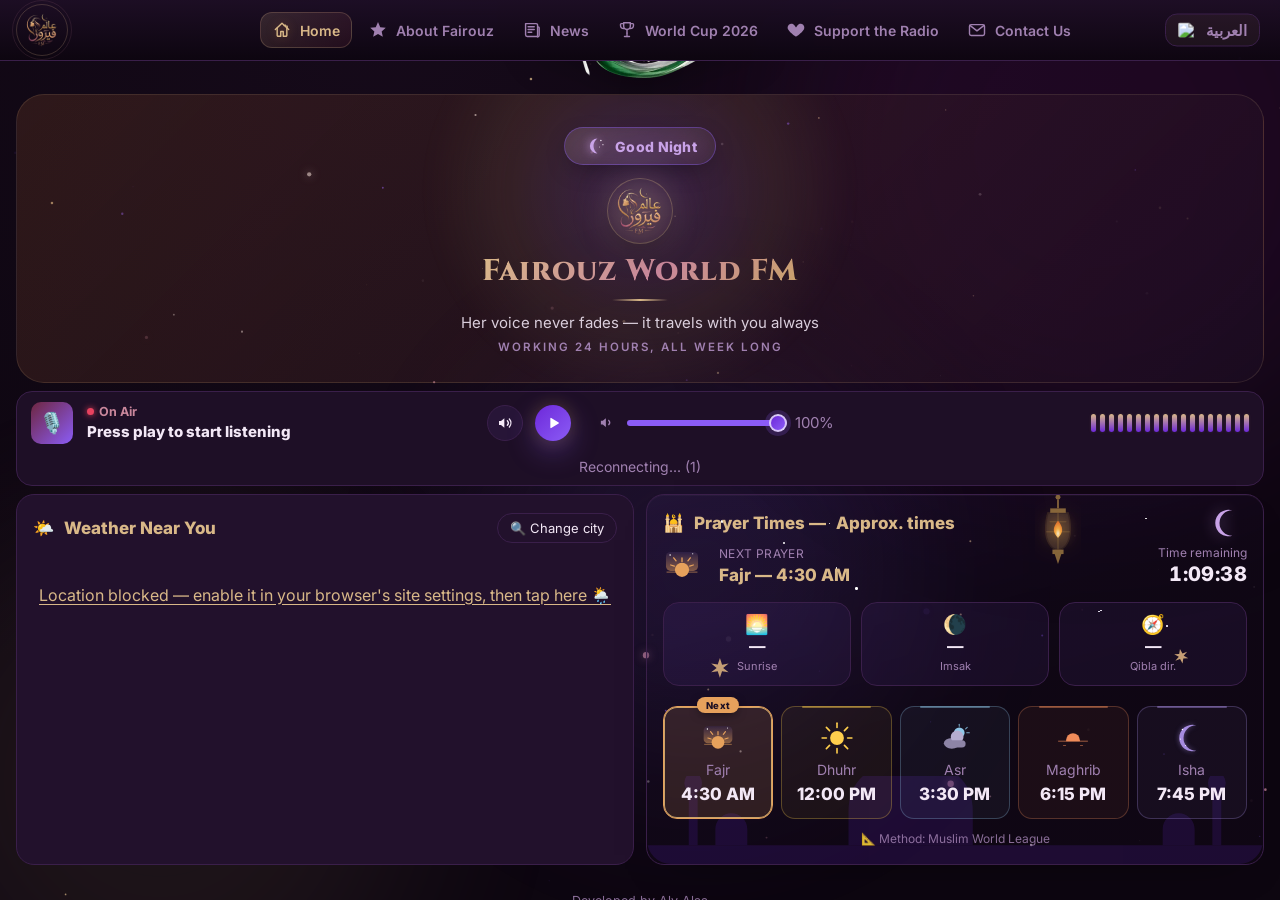
==== index.html @ b43e4164 "index.html" ====
<!DOCTYPE html>
<html lang="en" dir="ltr" class="boot">
<head>
<meta charset="UTF-8">
<title>إذاعة عالم فيروز | البث المباشر</title>
<meta name="description" content="إذاعة إلكترونية مجانية تبث أجمل أغاني السيدة فيروز على مدار الساعة بجودة عالية، مع تصميم عصري وتجربة استماع مميزة.">
<meta name="keywords" content="فيروز, عالم فيروز, عالم فيروز FM, راديو فيروز, إذاعة فيروز, أغاني فيروز, بث مباشر, Fairouz, Fairouz World FM, Fairouz FM, Fairouz Radio">
<meta name="author" content="Aly Alaa">
<meta name="robots" content="index, follow">
<meta name="language" content="Arabic">
<meta property="og:type" content="website">
<meta property="og:locale" content="ar_EG">
<meta property="og:site_name" content="عالم فيروز">
<meta property="og:title" content="عالم فيروز | إذاعة فيروز على مدار الساعة">
<meta property="og:description" content="استمع إلى أجمل أغاني السيدة فيروز على مدار 24 ساعة بجودة عالية.">
<meta property="og:url" content="https://fairouzworld.jo3.org/">
<meta property="og:image" content="https://fairouzworld.jo3.org/og-image.png">
<meta property="og:image:secure_url" content="https://fairouzworld.jo3.org/og-image.png">
<meta property="og:image:type" content="image/png">
<meta property="og:image:width" content="2400">
<meta property="og:image:height" content="1260">
<meta property="og:image:alt" content="عالم فيروز | إذاعة فيروز على مدار الساعة">
<meta name="twitter:image" content="https://fairouzworld.jo3.org/og-image.png">
<link rel="canonical" href="https://fairouzworld.jo3.org/">
<link rel="icon" type="image/png" href="assets/favicon.png">
<meta http-equiv="X-Content-Type-Options" content="nosniff">
<meta http-equiv="X-Frame-Options" content="DENY">
<meta http-equiv="Referrer-Policy" content="strict-origin-when-cross-origin">
<meta http-equiv="Permissions-Policy" content="geolocation=(self), microphone=(), camera=()">
<meta name="viewport" content="width=device-width, initial-scale=1.0, viewport-fit=cover">
<link rel="preconnect" href="https://fonts.googleapis.com">
<link rel="preconnect" href="https://fonts.gstatic.com" crossorigin>
<link href="https://fonts.googleapis.com/css2?family=Cinzel:wght@400;600;700;900&family=Cairo:wght@400;600;700;800;900&family=Inter:wght@400;500;600;700&family=Dancing+Script:wght@600;700&family=Aref+Ruqaa:wght@400;700&display=swap" rel="stylesheet">
<style>
@font-face {
  font-family: 'DayArabic';
  src: url('assets/fonts/DayArabic.ttf') format('truetype');
  font-weight: normal;
  font-style: normal;
  font-display: swap;
}

:root {
  --bg:#0d0610; --bg2:#160a1a; --surface:#1e0f26; --card:#22112c;
  --border:#3a1f4a; --gold:#d9b888; --gold2:#c9a36a; --rose:#c9879c;
  --maroon:#6e2640; --purple:#8b5cf6; --purple2:#6d28d9; --pink:#e08aa6;
  --text:#f3e8f6; --muted:#a080b0;
  --glow-g:rgba(217,184,136,.35); --glow-p:rgba(139,92,246,.3);
  --sun-c:#ffb648; --moon-c:#c9a3e8; --cloud-c:#8d84a6; --cloud-c2:#b5add0;
  --rain-c:#7ec3f2; --snow-c:#f4f7ff; --storm-c:#f4e04d; --fog-c:#a29cb8;
  --sea-c:#3fb9d6; --sea-c2:#7fd8e6; --sand-c:#e8c98a;
  --winter-sun-c:#dce8f7; --winter-moon-c:#a9c6ea;
  --snowhill-c:#eaf3ff; --snowhill-c2:#cfe0f2; --snowcap:#f6faff;
  --pine-c:#4a7a63; --pine-c2:#3a6350;
}
*{box-sizing:border-box;margin:0;padding:0;}
html,body{min-height:100%;}
body{
  font-family:'Inter',sans-serif;
  background:radial-gradient(ellipse at 30% 0%,var(--bg2),var(--bg) 60%);
  color:var(--text); min-height:100vh; overflow-x:hidden; position:relative;
  transition:background 2.2s ease, color 1.6s ease;
}
body, body *{transition:background-color 1.6s ease, border-color 1.6s ease, color 1.4s ease;}
/* Skip the (costly, DOM-wide) color transitions during the very first paint burst,
   they only matter for later runtime theme changes (day/night, occasions, etc.) */
html.boot body, html.boot body *{transition:none !important;}

@media (prefers-reduced-motion: reduce){
  .aurora, .loader-aurora, .loader-sparkles span, .loader-halo, .loader-ring-dash, .loader-logo-wrap::before, .loader-logo-wrap::after{
    animation:none !important;
  }
}
@media (max-width:768px){
  .aurora{--blur:55px;}
  .loader-aurora{filter:blur(60px);}
}
body.lang-ar{font-family:'Cairo',sans-serif;}
#starCanvas{position:fixed;inset:0;z-index:0;pointer-events:none;transition:opacity 2.2s ease;}
.aurora{position:fixed;border-radius:50%;--blur:90px;--op:.22;filter:blur(calc(var(--blur) + var(--bass,0) * 14px));opacity:calc(min(var(--op) * 1.9, var(--op) + var(--bass,0) * .16));z-index:0;pointer-events:none;animation:drift 16s ease-in-out infinite alternate;transition:opacity 2.2s ease, filter 2.2s ease;}
.aurora.audio-live{transition:opacity .25s ease-out, filter .25s ease-out;}
@keyframes drift{0%{transform:translate(0,0) scale(calc(1 + var(--bass,0)*.22));}100%{transform:translate(30px,-25px) scale(calc(1.08 + var(--bass,0)*.22));}}
.aurora-1{width:620px;height:620px;background:#5b1060;top:-160px;right:-120px;}
.aurora-2{width:520px;height:520px;background:var(--gold);bottom:-140px;left:-100px;animation-delay:4s;--op:.08;}
.aurora-3{width:420px;height:420px;background:var(--purple);top:40%;left:38%;animation-delay:8s;--op:.12;}

/* ══════════════════════════════════════════════════════════════
   Site Loader / Splash Screen — shown once on initial page load
   ══════════════════════════════════════════════════════════════ */
.site-loader{
  position:fixed; inset:0; z-index:99999;
  display:flex; align-items:center; justify-content:center;
  background:#0a0510; overflow:hidden;
  opacity:1; visibility:visible;
  transition:opacity .9s ease, visibility .9s ease;
}
.site-loader.hide{opacity:0; visibility:hidden; pointer-events:none;}
.loader-bg{
  position:absolute; inset:0;
  background:
    radial-gradient(ellipse 60% 45% at 50% 40%, rgba(139,92,246,.18), transparent 60%),
    radial-gradient(ellipse 55% 40% at 50% 65%, rgba(217,184,136,.12), transparent 60%),
    radial-gradient(ellipse at 30% 0%, var(--bg2), var(--bg) 65%);
}
.loader-aurora{position:absolute; border-radius:50%; filter:blur(100px); animation:drift 14s ease-in-out infinite alternate;}
.loader-aurora.a1{width:420px; height:420px; background:var(--purple); top:-110px; left:-90px; opacity:.22;}
.loader-aurora.a2{width:380px; height:380px; background:var(--gold); bottom:-110px; right:-90px; opacity:.12; animation-delay:3s;}

/* Ascending sparkle motes */
.loader-sparkles{position:absolute; inset:0; pointer-events:none;}
.loader-sparkles span{
  position:absolute; bottom:-4%; width:5px; height:5px; border-radius:50%;
  background:var(--gold); box-shadow:0 0 8px 1px rgba(217,184,136,.8);
  opacity:0; animation:loaderSparkUp 5.5s ease-in infinite;
}
.loader-sparkles span:nth-child(1){left:8%;  animation-delay:.1s;  background:var(--gold);}
.loader-sparkles span:nth-child(2){left:18%; animation-delay:1.3s; background:var(--rose); width:4px;height:4px;}
.loader-sparkles span:nth-child(3){left:27%; animation-delay:.6s;}
.loader-sparkles span:nth-child(4){left:38%; animation-delay:2.4s; background:var(--purple); width:4px;height:4px;}
.loader-sparkles span:nth-child(5){left:50%; animation-delay:1.7s;}
.loader-sparkles span:nth-child(6){left:63%; animation-delay:.9s;  background:var(--rose);}
.loader-sparkles span:nth-child(7){left:74%; animation-delay:2.9s; background:var(--purple); width:4px;height:4px;}
.loader-sparkles span:nth-child(8){left:84%; animation-delay:1.9s;}
.loader-sparkles span:nth-child(9){left:93%; animation-delay:.4s;  background:var(--rose); width:4px;height:4px;}
@keyframes loaderSparkUp{
  0%{transform:translateY(0) scale(.4); opacity:0;}
  12%{opacity:.9;}
  70%{opacity:.5;}
  100%{transform:translateY(-92vh) scale(1); opacity:0;}
}

.loader-content{position:relative; z-index:2; display:flex; flex-direction:column; align-items:center; justify-content:center; text-align:center; padding:24px; transition:transform .9s ease, filter .9s ease;}
.site-loader.hide .loader-content{transform:scale(1.08); filter:blur(8px);}

.loader-logo-wrap{position:relative; width:168px; height:168px; display:flex; align-items:center; justify-content:center;}
.loader-halo{
  position:absolute; inset:-30px; border-radius:50%;
  background:conic-gradient(from 0deg, transparent 0%, rgba(217,184,136,.6) 10%, transparent 26%, transparent 74%, rgba(139,92,246,.45) 90%, transparent 100%);
  filter:blur(16px); opacity:.9; animation:loaderSpin 5s linear infinite;
}
.loader-ring-dash{position:absolute; inset:-14px; border-radius:50%; border:1.5px dashed rgba(217,184,136,.32); animation:loaderSpinRev 9s linear infinite;}
@keyframes loaderSpin{to{transform:rotate(360deg);}}
@keyframes loaderSpinRev{to{transform:rotate(-360deg);}}
.loader-logo-wrap::before, .loader-logo-wrap::after{
  content:''; position:absolute; inset:0; border-radius:50%;
  border:1px solid rgba(217,184,136,.4); animation:loaderPing 2.6s ease-out infinite;
}
.loader-logo-wrap::after{animation-delay:1.3s;}
@keyframes loaderPing{0%{transform:scale(.72); opacity:.85;} 100%{transform:scale(1.4); opacity:0;}}
.loader-logo-img{
  position:relative; z-index:2; width:148px; height:148px; object-fit:contain; border-radius:50%;
  opacity:0; transform:scale(.7) rotate(-8deg);
  animation:loaderLogoIn 1s cubic-bezier(.2,.8,.2,1) .15s forwards, loaderBreathe 3.4s ease-in-out 1.15s infinite;
}
@keyframes loaderLogoIn{0%{opacity:0; transform:scale(.7) rotate(-8deg);} 60%{opacity:1; transform:scale(1.06) rotate(2deg);} 100%{opacity:1; transform:scale(1) rotate(0deg);}}
@keyframes loaderBreathe{0%,100%{filter:drop-shadow(0 0 20px rgba(217,184,136,.5));} 50%{filter:drop-shadow(0 0 34px rgba(217,184,136,.85));}}

.loader-title{
  position:relative; margin-top:22px; display:flex; justify-content:center;
  font-family:'Cinzel',serif; font-size:clamp(19px,4.2vw,30px); font-weight:700;
  letter-spacing:.16em; text-transform:uppercase; color:var(--gold);
  filter:drop-shadow(0 0 14px rgba(217,184,136,.35));
}
.loader-title::after{
  content:''; position:absolute; top:0; left:-40%; width:26%; height:100%;
  background:linear-gradient(100deg,transparent,rgba(255,255,255,.6),transparent);
  transform:skewX(-20deg); mix-blend-mode:overlay; pointer-events:none;
  animation:loaderTitleShine 2.8s ease-in-out 1.7s infinite;
}
@keyframes loaderTitleShine{0%{left:-40%;} 55%{left:120%;} 100%{left:120%;}}
.lt-letter{display:inline-block; opacity:0; transform:translateY(14px); animation:ltIn .5s cubic-bezier(.2,.8,.2,1) forwards; animation-delay:calc(.12s + var(--i) * .032s);}
.lt-fm{font-weight:900; color:var(--gold2);}
.lt-space{display:inline-block; width:.5em;}
@keyframes ltIn{to{opacity:1; transform:translateY(0);}}

.loader-subtitle{
  margin-top:10px; font-family:'Dancing Script',cursive; font-weight:600;
  font-size:clamp(15px,2.6vw,19px); color:var(--rose); letter-spacing:.02em;
  opacity:0; animation:loaderFadeUp .6s ease .7s forwards;
}
@keyframes loaderFadeUp{0%{opacity:0; transform:translateY(8px);} 100%{opacity:1; transform:translateY(0);}}

.loader-progress{
  margin-top:26px; display:flex; flex-direction:column; align-items:center; gap:9px;
  opacity:0; animation:loaderFadeUp .6s ease .85s forwards;
}
.loader-progress-track{
  width:180px; height:4px; border-radius:10px; background:rgba(255,255,255,.08);
  overflow:hidden; border:1px solid var(--border);
}
.loader-progress-fill{
  position:relative; display:block; height:100%; width:0%; border-radius:10px;
  background:linear-gradient(90deg,var(--maroon),var(--purple2),var(--gold));
  transition:width .25s ease-out;
}
.loader-progress-fill::after{
  content:''; position:absolute; inset:0;
  background:linear-gradient(100deg,transparent,rgba(255,255,255,.55),transparent);
  transform:translateX(-100%); animation:loaderBarShine 1.4s ease-in-out infinite;
}
.loader-progress-fill::before{
  content:''; position:absolute; top:50%; right:0; width:8px; height:8px; border-radius:50%;
  background:var(--gold); transform:translate(50%,-50%);
  box-shadow:0 0 8px 2px rgba(217,184,136,.85), 0 0 16px 4px rgba(217,184,136,.4);
  animation:loaderDotPulse 1.1s ease-in-out infinite;
}
@keyframes loaderDotPulse{0%,100%{opacity:.7; transform:translate(50%,-50%) scale(.85);} 50%{opacity:1; transform:translate(50%,-50%) scale(1.25);}}
@keyframes loaderBarShine{100%{transform:translateX(220%);}}
.loader-percent{
  font-size:15px; font-weight:700; letter-spacing:.05em;
  font-variant-numeric:tabular-nums;
  background:linear-gradient(90deg,var(--gold2),var(--gold),var(--rose));
  -webkit-background-clip:text; background-clip:text; color:transparent;
  filter:drop-shadow(0 0 6px rgba(217,184,136,.45));
  animation:loaderPercentGlow 1.8s ease-in-out infinite;
}
@keyframes loaderPercentGlow{
  0%,100%{filter:drop-shadow(0 0 6px rgba(217,184,136,.35));}
  50%{filter:drop-shadow(0 0 12px rgba(217,184,136,.7));}
}

@media(max-width:480px){
  .loader-logo-wrap{width:132px; height:132px;}
  .loader-logo-img{width:116px; height:116px;}
  .loader-progress-track{width:150px;}
}

/* ── Ambient floating notes — subtle, calm, fills empty space behind UI ── */
.float-notes-layer{
  position:fixed;inset:0;z-index:0;
  pointer-events:none;overflow:hidden;
}
.float-note{
  position:absolute;
  bottom:-10%;
  font-size:20.5px;
  color:var(--gold);
  opacity:0;
  will-change:transform,opacity;
  animation-name:floatNoteUp;
  animation-timing-function:ease-in-out;
  animation-iteration-count:infinite;
  filter:drop-shadow(0 0 6px var(--glow-g));
  transition:color .8s ease;
}
@keyframes floatNoteUp{
  0%{transform:translate(0,0) rotate(0deg);opacity:0;}
  8%{opacity:.32;}
  50%{transform:translate(var(--drift,18px),-55vh) rotate(8deg);opacity:.22;}
  92%{opacity:.12;}
  100%{transform:translate(calc(var(--drift,18px)*2),-115vh) rotate(-6deg);opacity:0;}
}
/* prefers-reduced-motion override removed per request — animations always run */



/* ── App Layout ── */
.app{position:relative;z-index:1;display:flex;flex-direction:column;min-height:100vh;}

/* ── Sidebar (now a horizontal top navbar) ── */
.sidebar{
  width:100%;flex-shrink:0;
  background:linear-gradient(180deg,rgba(30,15,38,.92),rgba(13,6,16,.92));
  border-right:none;
  border-bottom:1px solid var(--border);
  padding:10px 24px;
  display:flex;flex-direction:row;flex-wrap:wrap;
  align-items:center;justify-content:flex-start;
  gap:18px;
  backdrop-filter:blur(8px);
}
body.lang-ar .sidebar{border-right:none;border-left:none;border-bottom:1px solid var(--border);}

/* Sidebar logo */
.sidebar-logo-area{
  display:flex;flex-direction:row;align-items:center;
  margin-bottom:0;flex-shrink:0;
}
.sidebar-logo-img{
  width:52px;height:52px;object-fit:contain;
  animation:sideFloat 6s ease-in-out infinite;
  position:relative;z-index:2;
}
@keyframes sideFloat{
  0%  {transform:translateY(0) scale(1) rotate(0deg);   filter:drop-shadow(0 0 8px rgba(217,184,136,.4)) drop-shadow(0 0 20px rgba(139,92,246,.15));}
  20% {transform:translateY(-4px) scale(1.02) rotate(.5deg); filter:drop-shadow(0 0 14px rgba(217,184,136,.65)) drop-shadow(0 0 30px rgba(201,135,156,.25));}
  40% {transform:translateY(-6px) scale(1.03) rotate(-.3deg);filter:drop-shadow(0 0 18px rgba(217,184,136,.8)) drop-shadow(0 0 40px rgba(217,184,136,.3));}
  60% {transform:translateY(-3px) scale(1.02) rotate(.4deg); filter:drop-shadow(0 0 22px rgba(201,135,156,.7)) drop-shadow(0 0 35px rgba(139,92,246,.2));}
  80% {transform:translateY(-5px) scale(1.01) rotate(-.2deg);filter:drop-shadow(0 0 14px rgba(217,184,136,.55)) drop-shadow(0 0 25px rgba(217,184,136,.2));}
  100%{transform:translateY(0) scale(1) rotate(0deg);   filter:drop-shadow(0 0 8px rgba(217,184,136,.4)) drop-shadow(0 0 20px rgba(139,92,246,.15));}
}

/* Sidebar logo pulse ring */
.sidebar-logo-area{position:relative;}
.sidebar-logo-area::before{
  content:'';position:absolute;
  width:58px;height:58px;
  border-radius:50%;
  border:1.5px solid rgba(217,184,136,.22);
  top:50%;left:50%;transform:translate(-50%,-50%);
  animation:sideRing1 4s ease-in-out infinite;
  pointer-events:none;z-index:1;
}
.sidebar-logo-area::after{
  content:'';position:absolute;
  width:66px;height:66px;
  border-radius:50%;
  border:1px solid rgba(201,135,156,.12);
  top:50%;left:50%;transform:translate(-50%,-50%);
  animation:sideRing2 4s 1s ease-in-out infinite;
  pointer-events:none;z-index:1;
}
@keyframes sideRing1{
  0%,100%{opacity:0;transform:translate(-50%,-50%) scale(.9);}
  40%{opacity:.7;transform:translate(-50%,-50%) scale(1);}
  70%{opacity:.3;transform:translate(-50%,-50%) scale(1.08);}
}
@keyframes sideRing2{
  0%,100%{opacity:0;transform:translate(-50%,-50%) scale(.9);}
  40%{opacity:.5;transform:translate(-50%,-50%) scale(1);}
  70%{opacity:.15;transform:translate(-50%,-50%) scale(1.1);}
}

/* Nav */
.nav{display:flex;flex-direction:row;flex-wrap:wrap;justify-content:center;gap:6px;flex:1;min-width:0;position:relative;}
.nav-item{
  display:flex;align-items:center;gap:8px;
  padding:9px 13px;border-radius:12px;
  color:var(--muted);font-size:14.5px;font-weight:600;
  cursor:pointer;transition:background .2s,color .2s;
  border:1px solid transparent;background:none;
  width:auto;text-align:center;font-family:inherit;
  white-space:nowrap;
}
body.lang-ar .nav-item{text-align:center;font-family:'Cairo',sans-serif;}

/* The old sidebar's vertical filler/decor and footer don't belong in a
   horizontal top navbar — the same footer content is still shown at the
   bottom of the page, so we simply hide these here. */
.sidebar-decor,.sidebar-footer{display:none;}
.nav-item:hover{background:rgba(217,184,136,.08);color:var(--text);}
.nav-item.active{background:linear-gradient(135deg,rgba(217,184,136,.15),rgba(110,38,64,.2));color:var(--gold);border-color:rgba(217,184,136,.22);}
.nav-item .ic{font-size:19.5px;}
.nav-item .ic svg{width:20px;height:20px;display:block;stroke:currentColor;fill:none;stroke-width:1.7;stroke-linecap:round;stroke-linejoin:round;transition:stroke .2s ease,filter .3s ease;}
.nav-item .ic svg .ic-fill{fill:currentColor;stroke:none;}
.nav-item:hover .ic svg{filter:drop-shadow(0 0 3px var(--glow-g));}
.nav-item.active .ic svg{filter:drop-shadow(0 0 5px var(--glow-g));}

/* Lang toggle */
.lang-toggle{
  display:flex;
  align-items:center;
  gap:8px;
  padding:10px 14px;
  border-radius:12px;
  cursor:pointer;
  border:1px solid var(--border);
  background:rgba(217,184,136,.06);
  color:var(--muted);
  font-size:15px;
  font-weight:600;
  width:100%;
  text-align:start;
  font-family:inherit;
  transition:background .2s,color .2s,border-color .2s;
  margin-bottom:10px;
}

.lang-toggle:hover{
  background:rgba(217,184,136,.12);
  color:var(--text);
  border-color:var(--gold2);
}

.nav-lang{
  width:auto;
  margin:0;
  flex-shrink:0;
  padding:8px 12px;
  position:absolute;
  right:0;
  top:50%;
  transform:translateY(-50%);
}

body.lang-ar .lang-toggle{
  text-align:right;
  font-family:'Cairo',sans-serif;
}

.lang-flag{
  display:flex;
  align-items:center;
  justify-content:center;
  width:20px;
  height:15px;
  flex-shrink:0;
}

.lang-flag img{
  width:100%;
  height:100%;
  display:block;
  object-fit:cover;
  border-radius:2px;
}

.lang-name{
  display:flex;
  align-items:center;
  line-height:1;
}

.sidebar-footer{
  margin-top:auto;
  font-size:12.5px;
  color:var(--muted);
  text-align:center;
  opacity:.85;
  line-height:1.6;
}
.mobile-footer{
  display:block;
  font-size:12.5px;
  color:var(--muted);
  text-align:center;
  opacity:.85;
  line-height:1.6;
  margin-top:26px;
}

.sidebar-decor{
  flex:1;
  position:relative;
  overflow:hidden;
  min-height:40px;
  pointer-events:none;
}
.sidebar-decor .float-note{position:absolute;}

.social-row{
  display:flex;
  align-items:center;
  justify-content:center;
  gap:10px;
  margin-top:12px;
}

.social-ic{
  position:relative;
  display:flex;
  align-items:center;
  justify-content:center;
  width:34px;
  height:34px;
  border-radius:50%;
  background:var(--card);
  border:1.5px solid var(--border);
  color:var(--muted);
  isolation:isolate;
  transition:transform .45s cubic-bezier(.34,1.6,.64,1),color .3s ease,border-color .3s ease,box-shadow .3s ease;
}
.social-ic::before{
  content:'';
  position:absolute;inset:-2px;
  border-radius:50%;
  background:var(--brand-grad, var(--brand, var(--gold2)));
  opacity:0;
  transition:opacity .35s ease;
  z-index:-1;
}
.social-ic::after{
  content:'';
  position:absolute;inset:0;
  border-radius:50%;
  pointer-events:none;
  animation:socialPulse 3s ease-in-out infinite;
}
.social-ic:nth-of-type(1)::after{animation-delay:0s;}
.social-ic:nth-of-type(2)::after{animation-delay:.5s;}
.social-ic:nth-of-type(3)::after{animation-delay:1s;}
@keyframes socialPulse{
  0%,100%{box-shadow:0 0 0 0 var(--brand, var(--gold2));opacity:.3;}
  50%{box-shadow:0 0 9px 1px var(--brand, var(--gold2));opacity:.75;}
}

.social-ic svg{
  position:relative;
  z-index:1;
  width:15px;
  height:15px;
  transition:transform .35s cubic-bezier(.34,1.6,.64,1);
}

.social-ic:hover{
  color:#fff;
  border-color:transparent;
  transform:translateY(-4px) scale(1.14) rotate(-10deg);
  box-shadow:0 12px 24px -8px var(--brand, var(--glow-g));
}
.social-ic:hover::before{opacity:1;}
.social-ic:hover svg{transform:scale(1.12) rotate(10deg);}
.social-ic:active{transform:translateY(-1px) scale(.96) rotate(0deg);}

/* prefers-reduced-motion override removed per request — animations always run */
/* ── Main Content ── */
.content{flex:1;padding:26px 34px 50px;min-width:0;}

/* Topbar */
.topbar{display:flex;justify-content:flex-end;align-items:center;gap:12px;margin-bottom:22px;}
.theme-toggle{width:auto;margin-bottom:0;}
.clock-card{
  background:var(--surface);border:1px solid var(--border);border-radius:18px;
  padding:14px 22px;text-align:center;min-width:170px;
  margin-inline-start:auto;
}
.clock-card .cc-label{font-size:12.5px;color:var(--muted);display:flex;align-items:center;justify-content:center;gap:5px;margin-bottom:4px;}
.clock-card .cc-time{font-size:27.5px;font-weight:800;color:var(--gold);letter-spacing:.5px;font-family:'Cinzel',serif;}
.clock-card .cc-time span{font-size:15px;color:var(--muted);margin-inline-start:3px;}
.clock-card .cc-date{font-size:12.5px;color:var(--muted);margin-top:3px;}

/* ── Live listeners indicator (sits inside the clock card, on every page) ── */
.cc-listeners{
  margin-top:9px;padding-top:8px;border-top:1px dashed var(--border);
  display:flex;align-items:center;justify-content:center;gap:6px;
  font-size:11.5px;color:var(--muted);white-space:nowrap;
}
.cc-listeners-dot{
  position:relative;width:7px;height:7px;border-radius:50%;flex-shrink:0;
  background:#4ee08a;box-shadow:0 0 6px 1px rgba(78,224,138,.75);
}
.cc-listeners-dot::before{
  content:'';position:absolute;inset:-4px;border-radius:50%;
  border:1px solid rgba(78,224,138,.55);
  animation:ccListenersPing 2s ease-out infinite;
}
@keyframes ccListenersPing{0%{transform:scale(.6);opacity:.9;}100%{transform:scale(2.1);opacity:0;}}
.cc-listeners-eq{display:inline-flex;align-items:flex-end;gap:2px;height:11px;flex-shrink:0;}
.cc-listeners-eq i{
  display:block;width:2.4px;border-radius:2px;background:linear-gradient(180deg,var(--gold),var(--rose));
  animation:ccListenersEq 1s ease-in-out infinite;
}
.cc-listeners-eq i:nth-child(1){animation-delay:-.6s;}
.cc-listeners-eq i:nth-child(2){animation-delay:-.2s;}
.cc-listeners-eq i:nth-child(3){animation-delay:-.9s;}
@keyframes ccListenersEq{0%,100%{height:3px;}50%{height:11px;}}
.cc-listeners-count{
  font-weight:800;color:var(--gold);font-variant-numeric:tabular-nums;letter-spacing:.02em;
  transition:color .3s ease;
}
.cc-listeners-label{font-size:10.5px;}

/* ── Hero ── */
.hero{
  display:flex;
  align-items:center;
  justify-content:center;
  background:linear-gradient(180deg,rgba(139,92,246,.05),rgba(217,184,136,.03) 60%,transparent);
  border:1px solid rgba(217,184,136,.14);
  border-radius:28px;
  padding:52px 32px 44px;
  margin-bottom:16px;
  position:relative;
  overflow:hidden;
  min-height:0;
}
.hero-glow{
  position:absolute;top:-40%;left:50%;transform:translateX(-50%);
  width:420px;height:420px;border-radius:50%;
  background:radial-gradient(circle,rgba(139,92,246,.22),rgba(217,184,136,.08) 45%,transparent 72%);
  filter:blur(10px);pointer-events:none;z-index:1;
}
.hero-text{flex:1;width:100%;position:relative;z-index:2;display:flex;flex-direction:column;align-items:center;text-align:center;}

.hero-mark{position:relative;margin-bottom:16px;display:flex;align-items:center;justify-content:center;}
.hero-mark::before{
  content:'';position:absolute;inset:-16px;border-radius:50%;
  background:radial-gradient(circle,rgba(217,184,136,.35),transparent 70%);
  filter:blur(14px);z-index:0;
}
.hero-logo{position:relative;z-index:1;width:88px;height:88px;object-fit:contain;border-radius:50%;box-shadow:0 0 0 1px rgba(217,184,136,.3),0 10px 30px -8px rgba(0,0,0,.5);}

/* ── Time-of-day Greeting Badge — now a real focal point ── */
.greet-badge{
  display:inline-flex;align-items:center;gap:10px;
  padding:9px 22px 9px 18px;
  border-radius:999px;
  margin-bottom:22px;
  background:linear-gradient(135deg,rgba(255,255,255,.09),rgba(255,255,255,.02));
  border:1px solid rgba(217,184,136,.28);
  backdrop-filter:blur(14px);-webkit-backdrop-filter:blur(14px);
  box-shadow:0 8px 26px -8px rgba(0,0,0,.45);
  opacity:0;
  animation:greetIn .8s .1s cubic-bezier(.2,.8,.2,1) both, greetFloat 4.5s 1s ease-in-out infinite;
}
@keyframes greetIn{
  0%{opacity:0;transform:translateY(-8px);}
  100%{opacity:1;transform:translateY(0);}
}
@keyframes greetFloat{0%,100%{transform:translateY(0);}50%{transform:translateY(-4px);}}
.greet-icon{width:28px;height:28px;flex:none;display:flex;align-items:center;justify-content:center;filter:drop-shadow(0 0 5px currentColor);}
.greet-icon svg{width:100%;height:100%;overflow:visible;}
.greet-text{
  font-weight:800;font-size:16.5px;letter-spacing:.3px;white-space:nowrap;
  color:var(--text);
}
body.lang-ar .greet-text{font-family:'Cairo',sans-serif;}
.greet-badge.gt-morning{border-color:rgba(255,182,72,.4);}
.greet-badge.gt-morning .greet-text{color:var(--sun-c);}
.greet-badge.gt-morning .greet-icon{color:var(--sun-c);}
.greet-badge.gt-afternoon{border-color:rgba(255,182,72,.4);}
.greet-badge.gt-afternoon .greet-text{color:var(--sun-c);}
.greet-badge.gt-afternoon .greet-icon{color:var(--sun-c);}
.greet-badge.gt-evening{border-color:rgba(224,138,166,.42);}
.greet-badge.gt-evening .greet-text{color:var(--rose);}
.greet-badge.gt-evening .greet-icon{color:var(--rose);}
.greet-badge.gt-night{border-color:rgba(139,92,246,.4);}
.greet-badge.gt-night .greet-text{color:var(--moon-c);}
.greet-badge.gt-night .greet-icon{color:var(--moon-c);}

.hero-text h1{
  font-family:'Cinzel',serif;font-size:48px;font-weight:800;
  background:linear-gradient(135deg,var(--gold),var(--rose) 55%,var(--gold2));
  -webkit-background-clip:text;background-clip:text;color:transparent;
  letter-spacing:1px;
  margin-bottom:16px;line-height:1.12;
}
body.lang-ar .hero-text h1{font-family:'Cairo',sans-serif;letter-spacing:0;}
.hero-divider{display:block;width:56px;height:2px;margin-bottom:16px;border-radius:2px;background:linear-gradient(90deg,transparent,var(--gold),transparent);}
.hero-text .tagline{font-size:18px;font-weight:400;color:var(--text);opacity:.88;margin-bottom:10px;max-width:520px;}
.hero-text .tagline-sub{font-size:12.5px;font-weight:600;letter-spacing:2px;text-transform:uppercase;color:var(--muted);margin-bottom:4px;}
body.lang-ar .hero-text .tagline-sub{letter-spacing:.4px;}
.btn-start{
  display:inline-flex;align-items:center;gap:10px;
  background:linear-gradient(135deg,var(--gold2),var(--gold));
  color:#1a0820;font-weight:800;font-size:17px;
  padding:13px 28px;border-radius:99px;border:none;cursor:pointer;
  box-shadow:0 10px 26px -6px var(--glow-g);
  transition:transform .2s,box-shadow .2s;font-family:inherit;
}
body.lang-ar .btn-start{font-family:'Cairo',sans-serif;}
.btn-start:hover{transform:translateY(-2px) scale(1.02);}
.btn-start .dot{width:9px;height:9px;border-radius:50%;background:#e8425f;box-shadow:0 0 8px #e8425f;animation:pulseDot 1.4s infinite;}
@keyframes pulseDot{0%,100%{opacity:1;}50%{opacity:.3;}}

/* ── Topbar Palestine Icon (shown on all pages) ── */
.topbar-palestine{
  display:flex;
  align-items:center;
  justify-content:center;
  position:relative;
  width:min(260px, 34vw);
  flex-shrink:0;
  margin:-150px auto 0;
}
/* Glow halo removed per request — element kept empty/inert in case JS still
   references it; the flag's own wave animation is untouched below. */
.topbar-palestine-glow{display:none;}
.topbar-palestine-shadowwrap{
  width:100%;
  filter:drop-shadow(0 8px 18px rgba(0,0,0,.32));
  /* perspective lives on the static wrapper so every browser establishes
     the same 3D containing block for the child's rotateY below */
  perspective:420px;
}
.topbar-palestine-img{
  width:100%;height:auto;display:block;
  animation:tpWave 4.8s ease-in-out infinite !important;
  animation-play-state:running !important;
  transform-origin:22% 45%;
  transform-style:preserve-3d;
  backface-visibility:hidden;
  will-change:transform;
}
/* Gentle rotateY "ripple" (the same trick used for the World Cup champion
   flag) layered with a light float — reads as cloth fluttering in the wind
   rather than the whole icon just bobbing up and down.
   NOTE: transform no longer bundles perspective() per-keyframe — some
   WebKit/older-Chromium builds silently freeze an element on the first
   frame when a 3D transform and a filter animate/composite together on
   the very same node. Splitting them (filter on the wrapper, transform on
   the child) sidesteps that compositing bug. */
@keyframes tpWave{
  0%,100%{ transform:rotateY(0deg) rotateZ(0deg) translateY(0); }
  25%    { transform:rotateY(-5deg) rotateZ(-.6deg) translateY(-3px); }
  50%    { transform:rotateY(4deg)  rotateZ(.5deg)  translateY(-6px); }
  75%    { transform:rotateY(-3deg) rotateZ(-.4deg) translateY(-2px); }
}
@keyframes tpGlowPulse{
  0%,100%{ opacity:.28; transform:scale(1); }
  50%    { opacity:.5;  transform:scale(1.05); }
}
@media(max-width:700px){
  .topbar-palestine{width:min(150px, 38vw);}
}

/* ── Athan Banner ── */
.athan-banner{
  display:none;align-items:center;justify-content:center;
  flex-direction:column;gap:8px;
  background:linear-gradient(135deg,rgba(80,20,100,.5),rgba(217,184,136,.12));
  border:1px solid var(--gold2);border-radius:18px;
  padding:18px 20px;margin-bottom:24px;
  font-size:17px;font-weight:700;color:var(--gold);
  animation:athanGlow 2.5s ease-in-out infinite;
}
.athan-banner .athan-title{font-size:20.5px;font-weight:800;}
.athan-banner .athan-countdown{font-size:15px;color:var(--muted);}
@keyframes athanGlow{0%,100%{box-shadow:0 0 0 0 rgba(217,184,136,.2);}50%{box-shadow:0 0 22px 6px rgba(217,184,136,.12);}}

/* ── Player Bar ── */
.player-bar{
    background:var(--surface);
    border:1px solid var(--border);
    border-radius:22px;
    padding:18px 22px;
    margin-bottom:16px;

    display:flex;
    align-items:center;
    justify-content:space-between;

    gap:20px;
    flex-wrap:wrap;

    transition:
      border-color .4s ease,
      box-shadow .4s ease,
      transform .4s ease;
}

.player-center{
    flex:1;
    display:flex;
    justify-content:center;
    align-items:center;
    gap:28px;
}

.np-mini{
    display:flex;
    align-items:center;
    gap:14px;
    min-width:260px;
}
.np-art{
  width:54px;height:54px;border-radius:14px;
  background:linear-gradient(135deg,var(--maroon),var(--purple));
  display:flex;align-items:center;justify-content:center;font-size:27.5px;
  flex-shrink:0;animation:artPulse 2.6s ease-in-out infinite;
}
@keyframes artPulse{0%,100%{box-shadow:0 0 0 0 var(--glow-p);}50%{box-shadow:0 0 0 8px transparent;}}
.np-label{font-size:12.5px;color:var(--rose);display:flex;align-items:center;gap:5px;margin-bottom:3px;font-weight:700;}
.np-label .dot{width:7px;height:7px;border-radius:50%;background:#e8425f;box-shadow:0 0 6px #e8425f;animation:pulseDot 1.4s infinite;}
.np-title{font-size:23px;font-weight:800;color:var(--text);}
.np-sub{font-size:12.5px;color:var(--muted);margin-top:2px;}
.np-ai{display:none;align-items:center;gap:6px;margin-top:5px;}
.np-ai .ai-badge{
  font-size:10.5px;font-weight:800;letter-spacing:.3px;
  padding:2px 7px;border-radius:20px;color:#1a0f22;
  background:linear-gradient(135deg,var(--gold),var(--purple));
  flex-shrink:0;
}
.np-ai .np-ai-text{
    font-size:20.5px;
    font-weight:800;
    color:var(--gold);
    line-height:1.4;
}
.controls{
    display:flex;
    align-items:center;
    gap:12px;
    flex-shrink:0;
}
.ctrl-btn{
  width:42px;height:42px;border-radius:50%;
  background:rgba(139,92,246,.08);border:1px solid var(--border);
  color:var(--text);font-size:18.5px;cursor:pointer;
  display:flex;align-items:center;justify-content:center;
  transition:background .2s,transform .15s;
}
.ctrl-btn:hover{background:rgba(139,92,246,.18);}
.btn-play{
  width:64px;
  height:64px;
  font-size:27.5px;

  background:linear-gradient(135deg,var(--purple2),var(--purple));
  color:#fff;

  border:none;
  border-radius:50%;

  box-shadow:
      0 10px 28px rgba(139,92,246,.35),
      0 0 18px rgba(255,215,0,.18);

  transition:.25s;
}
.btn-play:hover{
    transform:scale(1.08);
}
.vol-row{display:flex;align-items:center;gap:8px;min-width:150px;}
.vol-label{font-size:15px;color:var(--muted);min-width:20px;text-align:center;flex-shrink:0;}
.vol-row input[type=range]{min-width:0;}
.ctrl-btn svg,.btn-play svg,.mp-play-ic svg,.mp-vol-btn svg,.mp-mute-btn svg,.vol-label svg{display:block;}
input[type=range]{
  -webkit-appearance:none;appearance:none;width:160px;height:6px;border-radius:99px;
  background:linear-gradient(to right,var(--purple) var(--val,100%),rgba(139,92,246,.15) var(--val,100%));
  outline:none;cursor:pointer;
  /* Volume is a magnitude, not text — keep it left-to-right always so the thumb
     position always matches the fill, even when the page itself is RTL (Arabic). */
  direction:ltr;
}
input[type=range]::-webkit-slider-thumb{
  -webkit-appearance:none;width:18px;height:18px;border-radius:50%;
  background:linear-gradient(135deg,var(--purple2),var(--purple));
  box-shadow:0 0 0 4px rgba(139,92,246,.2);border:2px solid rgba(255,255,255,.7);
}
.wave-container{
    display:flex;
    align-items:center;
    justify-content:flex-end;

    gap:4px;
    height:56px;

    min-width:220px;
    margin-inline-start:auto;
    flex-shrink:0;
}
.wave-bar{
    width:5px;
    height:18px;
    min-height:8px;
    max-height:52px;

    border-radius:999px;

    background:linear-gradient(
        to top,
        var(--purple2),
        var(--gold)
    );

    box-shadow:0 0 calc(3px + var(--amt,0) * 9px) rgba(217,184,136,calc(.15 + var(--amt,0) * .55));
    transition:height .09s ease-out, box-shadow .09s ease-out;
    will-change:height;
}
.loading-text{width:100%;font-size:14px;color:var(--muted);text-align:center;}

.player-bar.playing{
    border-color:rgba(139,92,246,.35);

    background:
        linear-gradient(var(--surface),var(--surface)) padding-box,
        linear-gradient(135deg,rgba(139,92,246,.35),rgba(255,215,0,.18)) border-box;

    border:1px solid transparent;

    box-shadow:
        0 0 18px rgba(139,92,246,.18),
        0 0 40px rgba(139,92,246,.10),
        0 0 70px rgba(255,215,0,.06);

    transform:translateY(-2px);
}

.player-bar.playing .np-art{
    animation:
        artPulse 2.6s ease-in-out infinite,
        livePulse 1.8s ease-in-out infinite;
}

@keyframes livePulse{
    0%,100%{
        transform:scale(1);
    }
    50%{
        transform:scale(1.08);
    }
}

/* ── Info Cards ── */
.info-grid{
  display:grid;
  grid-template-columns:1fr 1fr;
  gap:14px;
  margin-bottom:16px;
}

@media(max-width:700px){
  .info-grid{
    grid-template-columns:1fr;
  }
}

.info-card{
  background:var(--card);
  border:1px solid var(--border);
  border-radius:18px;
  padding:18px;
  display:flex;
  gap:12px;
  align-items:flex-start;
}

.info-card .ic{
  font-size:25.5px;
}

.info-card h3{
  font-size:16px;
  color:var(--gold);
  margin-bottom:5px;
}

.info-card p{
  font-size:14.5px;
  color:var(--muted);
  line-height:1.6;
}

.info-card.quote p{
  font-size:15.5px;
  color:var(--text);
  font-style:normal;
  line-height:1.7;
}
/* ── Panels ── */
.panels{
  display:grid;
  grid-template-columns:1fr 1fr;
  gap:14px;
}

@media(max-width:800px){
  .panels{
    grid-template-columns:1fr;
  }
}

.panel{
  background:var(--card);
  border:1px solid var(--border);
  border-radius:24px;
  padding:28px;
  display:flex;
  flex-direction:column;
}

.panel-title{
  font-size:20.5px;
  font-weight:800;
  color:var(--gold);
  margin-bottom:20px;
  display:flex;
  align-items:center;
  gap:10px;
  flex:0 0 auto;
  position:relative;
}

.prayer-grid{
  display:grid;
  grid-template-columns:repeat(5,1fr);
  gap:14px;
  flex:1;
  align-content:center;
}

@media(max-width:560px){
  .prayer-grid{
    grid-template-columns:repeat(3,1fr);
  }
}

.prayer-item{
  background:rgba(139,92,246,.06);
  border:1px solid var(--border);
  border-radius:18px;
  padding:20px 10px;
  text-align:center;
}

.prayer-item.next{
  border-color:var(--gold2);
  box-shadow:0 0 0 1px var(--gold2) inset;
}

.prayer-item .p-icon{
  font-size:34.5px;
  margin-bottom:10px;
}

.prayer-item .p-name{
  font-size:16px;
  color:var(--muted);
  margin-bottom:6px;
}

.prayer-item .p-time{
  font-size:22px;
  font-weight:800;
  color:var(--text);
}

/* ── Prayer panel: ambient FX layer (mosque silhouette, crescent, stars — mirrors weather panel) ── */
.panel-prayer{position:relative;overflow:hidden;}
.prayer-fx{position:absolute;inset:0;z-index:0;pointer-events:none;overflow:hidden;border-radius:24px;}
.panel-prayer .panel-title,
.panel-prayer .prayer-main,
.panel-prayer .prayer-stats,
.panel-prayer .prayer-grid{position:relative;z-index:1;}

.fx-prayer-mosque{
  position:absolute; left:0; right:0; bottom:0; height:24%; min-height:44px;
  opacity:.16; pointer-events:none;
  transition:opacity 1.2s ease, color 1.2s ease;
}
.fx-prayer-mosque svg{display:block;width:100%;height:100%;}

.fx-prayer-crescent{position:absolute;pointer-events:none;filter:drop-shadow(0 0 8px rgba(201,163,232,.45));animation:fxPrayerGlowPulse 6s ease-in-out infinite;}
.fx-prayer-crescent svg{display:block;width:100%;height:100%;}
@keyframes fxPrayerGlowPulse{0%,100%{opacity:.75;}50%{opacity:1;}}

.fx-prayer-glow{position:absolute;border-radius:50%;pointer-events:none;animation:fxSunPulse 6s ease-in-out infinite;}

.fx-prayer-star{position:absolute;pointer-events:none;animation:fxPrayerStarTwinkle 3s ease-in-out infinite;}
.fx-prayer-star svg{display:block;width:100%;height:100%;}
@keyframes fxPrayerStarTwinkle{0%,100%{opacity:.3;}50%{opacity:.85;}}

.fx-lantern{position:absolute;pointer-events:none;--lantern-glow:.6;
  animation:fxLanternSway 3s ease-in-out infinite;transform-origin:top center;
  opacity:var(--lantern-glow);transition:opacity 1.2s ease;}
.fx-lantern svg{display:block;width:100%;height:100%;}
@keyframes fxLanternSway{
  0%,100%{transform:translateX(-50%) rotate(-6deg);}
  50%{transform:translateX(-50%) rotate(6deg);}
}
.fx-lantern-flame{
  animation:fxLanternFlicker 1.9s ease-in-out infinite;
  filter:drop-shadow(0 0 7px var(--sun-c)) drop-shadow(0 0 14px rgba(255,182,72,.5));
  transform-origin:20px 38.5px;
}
@keyframes fxLanternFlicker{
  0%{opacity:.8;transform:scale(1,1) skewX(0deg);}
  10%{opacity:.9;transform:scale(.93,1.07) skewX(-2.5deg);}
  22%{opacity:.68;transform:scale(1.06,.9) skewX(2deg);}
  35%{opacity:1;transform:scale(.95,1.12) skewX(-1.5deg);}
  48%{opacity:.72;transform:scale(1.04,.94) skewX(2.5deg);}
  60%{opacity:.95;transform:scale(.94,1.06) skewX(-3deg);}
  75%{opacity:.8;transform:scale(1.02,.97) skewX(1.5deg);}
  88%{opacity:1;transform:scale(.95,1.1) skewX(-2deg);}
  100%{opacity:.8;transform:scale(1,1) skewX(0deg);}
}

/* Glow halo removed per request — icon keeps the same gentle float the weather icon gets */
.prayer-icon-big{position:relative;animation:iconFloatBob 4.6s ease-in-out infinite;}

/* ── Prayer panel: "next prayer" hero + extra stats (mirrors weather panel) ── */
.prayer-main{
  display:flex;
  align-items:center;
  justify-content:space-between;
  gap:20px;
  margin-bottom:20px;
  flex-wrap:wrap;
}
.prayer-left{
  display:flex;
  align-items:center;
  gap:18px;
}
.prayer-icon-big{
  font-size:46px;
  line-height:1;
  flex-shrink:0;
}
.prayer-primary{display:flex;flex-direction:column;gap:4px;}
.prayer-next-label{font-size:13.5px;color:var(--muted);text-transform:uppercase;letter-spacing:.03em;}
.prayer-next-name{font-size:21px;font-weight:800;color:var(--gold);}
.prayer-right{
  display:flex;
  flex-direction:column;
  align-items:flex-end;
  gap:10px;
}
.prayer-hijri{
  display:inline-flex;
  align-items:center;
  gap:6px;
  font-size:13.5px;
  font-weight:700;
  color:var(--rose);
  background:rgba(224,138,166,.08);
  border:1px solid var(--border);
  padding:6px 14px;
  border-radius:999px;
  white-space:nowrap;
}
.prayer-countdown{
  display:flex;
  flex-direction:column;
  align-items:flex-end;
  gap:2px;
}
.pc-label{font-size:12px;color:var(--muted);}
.pc-time{font-size:24px;font-weight:800;color:var(--text);font-variant-numeric:tabular-nums;letter-spacing:.02em;}

.prayer-stats{
  display:flex;
  gap:10px;
  margin-bottom:20px;
  flex-wrap:wrap;
}
.p-stat{
  flex:1 1 0;
  min-width:88px;
  background:rgba(139,92,246,.07);
  border:1px solid var(--border);
  border-radius:16px;
  padding:12px 8px;
  display:flex;
  flex-direction:column;
  align-items:center;
  gap:3px;
  text-align:center;
}
.p-stat-ic{font-size:19px;line-height:1;}
.p-stat-ic-anim{display:inline-block;animation:iconFloatBob 4.6s ease-in-out infinite;}
.p-stat-val{font-size:16.5px;font-weight:700;color:var(--text);line-height:1.2;}
.p-stat-label{font-size:11px;color:var(--muted);white-space:nowrap;}
@media(max-width:560px){
  .prayer-main{flex-direction:column;align-items:stretch;}
  .prayer-right{align-items:flex-start;}
  .prayer-countdown{align-items:flex-start;}
}
@media(max-width:480px){
  .p-stat{min-width:78px;padding:10px 6px;}
  .p-stat-val{font-size:15px;}
  .p-stat-label{font-size:10.5px;}
  .prayer-icon-big{width:38px;height:38px;}
  .prayer-next-name{font-size:18px;}
  .pc-time{font-size:20px;}
}

/* ══════════════════════════════════════════════════════════════
   Prayer panel — redesign pass:
   • per-prayer accent colors + animated SVG icons (Fajr/Dhuhr/Asr/Maghrib/Isha)
   • nicer "next prayer" hero + grid highlight animation
   • crescent moved off the Hijri chip into free space
   ══════════════════════════════════════════════════════════════ */

/* Overall panel surface: a touch more depth so it reads as its own card */
.panel-prayer{
  background:linear-gradient(165deg,rgba(139,92,246,.05),rgba(20,10,28,.35) 55%);
  box-shadow:inset 0 1px 0 rgba(255,255,255,.03), 0 18px 40px -28px rgba(0,0,0,.65);
}

/* Icon containers now hold SVG, not emoji */
.prayer-item .p-icon{
  width:42px;height:42px;margin:0 auto 10px;
  display:flex;align-items:center;justify-content:center;
}
.prayer-item .p-icon svg,
.prayer-icon-big svg{width:100%;height:100%;display:block;overflow:visible;}
.prayer-icon-big{
  width:46px;height:46px;
  display:flex;align-items:center;justify-content:center;
}
@media(max-width:480px){ .prayer-item .p-icon{width:34px;height:34px;} }

/* Subtle per-prayer accent tint on each grid card + a soft top accent line */
.prayer-item{
  position:relative;
  overflow:visible;
  background:rgba(var(--pr-rgb,139,92,246),.055);
  border-color:rgba(var(--pr-rgb,139,92,246),.28);
}
.prayer-item::before{
  content:'';position:absolute;top:-1px;left:18%;right:18%;height:2px;border-radius:2px;
  background:var(--pr-c,var(--gold2));opacity:.45;
}

/* Redesigned "next" highlight — a calm breathing glow + a small floating label,
   colored to match that specific prayer's own accent (fajr=dawn amber, isha=night violet, etc.) */
.prayer-item.next{
  border-color:var(--pr-c,var(--gold2));
  background:rgba(var(--pr-rgb,201,163,106),.14);
  animation:prNextBreathe 2.8s ease-in-out infinite;
}
@keyframes prNextBreathe{
  0%,100%{box-shadow:0 0 0 1px var(--pr-c,var(--gold2)) inset, 0 10px 22px -16px rgba(var(--pr-rgb,201,163,106),.55);}
  50%{box-shadow:0 0 0 1.5px var(--pr-c,var(--gold2)) inset, 0 16px 30px -12px rgba(var(--pr-rgb,201,163,106),.8);}
}
.prayer-item.next::after{
  content:attr(data-next-label);
  position:absolute;top:-10px;left:50%;transform:translateX(-50%);
  font-size:9.5px;font-weight:800;letter-spacing:.03em;white-space:nowrap;
  background:var(--pr-c,var(--gold2));color:#1c0f24;
  padding:2.5px 9px;border-radius:999px;
  box-shadow:0 3px 10px -2px rgba(0,0,0,.5);
}

/* Hero (next-prayer) icon: glow removed per request — icon keeps its gentle
   float animation only, no radial-gradient halo behind it. */
.prayer-icon-big{position:relative;animation:iconFloatBob 4.6s ease-in-out infinite;}

/* Per-prayer SVG animations */
.pr-svg{overflow:visible;}
.pr-fajr-glow{animation:prFajrBob 3.2s ease-in-out infinite;transform-origin:32px 40px;}
@keyframes prFajrBob{0%,100%{transform:translateY(0);}50%{transform:translateY(-2px);}}
.pr-fajr-rays,.pr-asr-rays,.pr-maghrib-rays{animation:prRayPulse 2.4s ease-in-out infinite;}
@keyframes prRayPulse{0%,100%{opacity:.45;}50%{opacity:1;}}

.pr-dhuhr-spin{transform-origin:32px 32px;animation:prSpin 16s linear infinite;}
@keyframes prSpin{from{transform:rotate(0deg);}to{transform:rotate(360deg);}}
.pr-dhuhr-core{animation:prPulseScale 2.6s ease-in-out infinite;transform-origin:32px 32px;}
@keyframes prPulseScale{0%,100%{transform:scale(1);}50%{transform:scale(1.08);}}

.pr-asr-cloud{animation:prDrift 5s ease-in-out infinite;}
@keyframes prDrift{0%,100%{transform:translateX(0);}50%{transform:translateX(3px);}}
.pr-asr-sun{animation:prPulseScale 3s ease-in-out infinite;transform-origin:40px 22px;}

.pr-maghrib-sun{animation:prMaghribSink 4.5s ease-in-out infinite;transform-origin:32px 36px;}
@keyframes prMaghribSink{0%,100%{transform:translateY(0);}50%{transform:translateY(2.5px);}}

.pr-isha-moon{animation:prIshaGlow 4s ease-in-out infinite;filter:drop-shadow(0 0 5px rgba(166,139,224,.55));}
@keyframes prIshaGlow{0%,100%{opacity:.85;}50%{opacity:1;}}
.pr-twinkle-sm{animation:fxPrayerStarTwinkle 2.4s ease-in-out infinite;}

.weather-loading{
  font-size:16px;
  color:var(--muted);
  text-align:center;
  padding:30px 0;
}

.weather-status-btn{
  font-family:inherit;
  font-size:16px;
  color:var(--muted);
  background:transparent;
  border:none;
  cursor:default;
  padding:0;
  width:100%;
  text-align:center;
}
.weather-status-btn.retryable{
  cursor:pointer;
  color:var(--gold);
  text-decoration:underline;
  text-underline-offset:3px;
}
.weather-status-btn.retryable:hover{color:var(--text);}

.weather-main{
  display:flex;
  align-items:flex-start;
  justify-content:space-between;
  gap:20px;
  margin-bottom:24px;
}

.weather-left{
  display:flex;
  align-items:center;
  gap:20px;
  flex-shrink:0;
}

.weather-primary{
  display:flex;
  flex-direction:column;
  gap:4px;
}

.weather-icon{
  width:92px;
  height:92px;
  flex-shrink:0;
}

.weather-temp{
  font-size:55px;
  font-weight:800;
  color:var(--gold);
  line-height:1;
}

.weather-rain-chip{
  display:inline-flex;
  align-items:center;
  gap:3px;
  vertical-align:middle;
  margin-inline-start:8px;
  font-size:14px;
  font-weight:700;
  color:var(--rain-c);
  background:rgba(126,195,242,.12);
  border:1px solid rgba(126,195,242,.28);
  border-radius:999px;
  padding:4px 10px 4px 7px;
  transform:translateY(-4px);
}
.weather-rain-chip-ic{width:16px;height:16px;flex-shrink:0;display:flex;}
.weather-rain-chip-ic svg{width:100%;height:100%;overflow:visible;}

.weather-desc{
  font-size:18.5px;
  color:var(--muted);
  text-align:left;
}

.weather-right{
  flex:1 1 auto;
  min-width:0;
  display:flex;
  flex-direction:column;
  align-items:flex-end;
  justify-content:flex-start;
  gap:8px;
  text-align:end;
  padding-inline-start:0;
  border-inline-start: none;
  align-self:stretch;
}

.weather-city{
  display:inline-flex;
  align-items:center;
  gap:6px;
  font-size:15.5px;
  font-weight:700;
  color:var(--rose);
  background:rgba(224,138,166,.08);
  border:1px solid var(--border);
  padding:6px 16px;
  border-radius:999px;
  white-space:nowrap;
}
.weather-flag-img{
  width:18px;
  height:13px;
  object-fit:cover;
  border-radius:2px;
  flex-shrink:0;
}

.weather-stats{
  display:flex;
  gap:10px;
  margin-bottom:20px;
  flex-wrap:wrap;
}
.w-stat{
  flex:1 1 0;
  min-width:88px;
  background:rgba(139,92,246,.07);
  border:1px solid var(--border);
  border-radius:16px;
  padding:12px 8px;
  display:flex;
  flex-direction:column;
  align-items:center;
  gap:3px;
  text-align:center;
}
.w-stat{transition:transform .35s ease, background .35s ease, border-color .35s ease;}
.w-stat:hover{transform:translateY(-4px);background:rgba(139,92,246,.13);border-color:rgba(139,92,246,.4);}
.w-stat-ic{width:29px;height:29px;display:flex;align-items:center;justify-content:center;margin-bottom:1px;}
.w-stat-ic svg{width:100%;height:100%;overflow:visible;}
.w-stat-val{font-size:16.5px;font-weight:700;color:var(--text);line-height:1.2;white-space:nowrap;}
.w-stat-label{font-size:11px;color:var(--muted);white-space:nowrap;}
.w-stat-sub{font-size:10px;font-weight:600;color:var(--muted);opacity:.8;white-space:nowrap;}
@media(max-width:480px){
  .w-stat{min-width:78px;padding:10px 6px;}
  .w-stat-val{font-size:15px;}
  .w-stat-label{font-size:10.5px;}
  .w-stat-ic{width:25px;height:25px;}
}

/* ── Animated weather-stat icons (rain / humidity / visibility) ── */
@keyframes wCloudBob{0%,100%{transform:translateY(0);}50%{transform:translateY(-1.4px);}}
.w-rain-cloud{animation:wCloudBob 3.4s ease-in-out infinite;transform-box:fill-box;transform-origin:center;}
@keyframes wRainFall{
  0%{transform:translateY(-2px) scale(.85);opacity:0;}
  18%{opacity:1;transform:translateY(0) scale(1);}
  78%{opacity:1;}
  100%{transform:translateY(6.5px) scale(.9);opacity:0;}
}
.w-rain-drop{animation-name:wRainFall;animation-timing-function:ease-in;animation-iteration-count:infinite;transform-box:fill-box;transform-origin:center;}

@keyframes wWaveSlide{0%{transform:translateX(0);}100%{transform:translateX(-12px);}}
.w-hum-wave{animation:wWaveSlide 2.1s linear infinite;}
@keyframes wHumGlow{0%,100%{filter:drop-shadow(0 0 1.5px var(--rain-c));}50%{filter:drop-shadow(0 0 5px var(--rain-c));}}
.w-hum-drop-outline{animation:wHumGlow 3.2s ease-in-out infinite;}

@keyframes wRadarPing{0%{transform:scale(.55);opacity:.65;}100%{transform:scale(1.75);opacity:0;}}
.w-vis-ring{animation:wRadarPing 2.6s ease-out infinite;transform-box:fill-box;transform-origin:center;}
.w-vis-ring:nth-of-type(1){animation-delay:0s;}
.w-vis-ring:nth-of-type(2){animation-delay:.9s;}
.w-vis-ring:nth-of-type(3){animation-delay:1.8s;}
@keyframes wEyeBlink{0%,90%,100%{transform:scaleY(1);}95%{transform:scaleY(.12);}}
.w-vis-eye-lid{animation:wEyeBlink 5.5s ease-in-out infinite;transform-box:fill-box;transform-origin:center;}

/* ── Animated weather-stat icons (feels-like / wind / UV / air quality) ── */
@keyframes wFeelsFill{0%{transform:scaleY(.18);}45%{transform:scaleY(1);}55%{transform:scaleY(1);}100%{transform:scaleY(.18);}}
.w-feels-mercury{animation:wFeelsFill 3.2s ease-in-out infinite;transform-box:fill-box;transform-origin:bottom;}
@keyframes wFeelsGlow{0%,100%{filter:drop-shadow(0 0 1.5px var(--sun-c));}50%{filter:drop-shadow(0 0 5px var(--sun-c));}}
.w-feels-bulb{animation:wFeelsGlow 3.2s ease-in-out infinite;transform-box:fill-box;transform-origin:center;}

@keyframes wWindFlow{0%{opacity:0;transform:translateX(-3px);}35%{opacity:.9;}100%{opacity:0;transform:translateX(4px);}}
.w-wind-line{animation:wWindFlow 1.7s ease-in-out infinite;transform-box:fill-box;transform-origin:center;}
.w-wind-line:nth-of-type(1){animation-delay:0s;}
.w-wind-line:nth-of-type(2){animation-delay:.4s;}
.w-wind-line:nth-of-type(3){animation-delay:.8s;}
@keyframes wWindSway{0%,100%{transform:rotate(-5deg);}50%{transform:rotate(5deg);}}
.w-wind-arrow{animation:wWindSway 2.8s ease-in-out infinite;transform-box:fill-box;transform-origin:center;}

@keyframes wUvSpin{from{transform:rotate(0deg);}to{transform:rotate(360deg);}}
.w-uv-rays{animation:wUvSpin 9s linear infinite;transform-box:fill-box;transform-origin:center;}
@keyframes wUvPulse{0%,100%{transform:scale(1);}50%{transform:scale(1.15);}}
.w-uv-core{animation:wUvPulse 2.2s ease-in-out infinite;transform-box:fill-box;transform-origin:center;}

@keyframes wAqiRingFill{from{stroke-dashoffset:var(--circ);}to{stroke-dashoffset:var(--off);}}
.w-aqi-ring{stroke-dasharray:var(--circ);stroke-dashoffset:var(--circ);transform:rotate(-90deg);transform-box:fill-box;transform-origin:center;animation:wAqiRingFill .7s cubic-bezier(.3,.8,.3,1) .05s forwards;}
.w-aqi-core{animation:wUvPulse 2.2s ease-in-out infinite;transform-box:fill-box;transform-origin:center;}
@keyframes wAqiBadgePop{0%{transform:scale(0) rotate(-20deg);opacity:0;}55%{transform:scale(1.22) rotate(6deg);opacity:1;}75%{transform:scale(.94) rotate(-2deg);}100%{transform:scale(1) rotate(0deg);opacity:1;}}
.w-aqi-badge{animation:wAqiBadgePop .55s cubic-bezier(.34,1.56,.64,1) both;transform-box:fill-box;transform-origin:center;}
@keyframes wAqiMarkDraw{from{stroke-dashoffset:var(--len);}to{stroke-dashoffset:0;}}
.w-aqi-badge-mark{stroke-dasharray:var(--len);stroke-dashoffset:var(--len);animation:wAqiMarkDraw .3s ease-out .38s forwards;}
@keyframes wAqiDotPop{0%{transform:scale(0);opacity:0;}100%{transform:scale(1);opacity:1;}}
.w-aqi-badge-dot{animation:wAqiDotPop .2s ease-out .55s both;transform-box:fill-box;transform-origin:center;}


.forecast-grid{
  display:grid;
  grid-template-columns:repeat(3,1fr);
  gap:14px;
}

.forecast-item{
  background:rgba(139,92,246,.06);
  border:1px solid var(--border);
  border-radius:18px;
  padding:18px 10px;
  text-align:center;
}

.forecast-item .f-day{
  font-size:16px;
  color:var(--muted);
  margin-bottom:8px;
}

.forecast-item .f-icon{
  width:42px;
  height:42px;
  margin:0 auto 8px;
}

.forecast-item .f-temp{
  font-size:18.5px;
  font-weight:700;
  color:var(--text);
}

/* ── Weather panel: ambient FX layer + mood text ── */
.panel-weather{position:relative;overflow:hidden;}
.weather-fx{position:absolute;inset:0;z-index:0;pointer-events:none;overflow:hidden;border-radius:24px;}
.panel-weather .panel-title,
.panel-weather .weather-main,
.panel-weather .forecast-grid,
.panel-weather .weather-loading{position:relative;z-index:1;}

.fx-weather-skyline{
  position:absolute; left:0; right:0; bottom:0; height:24%; min-height:44px;
  opacity:.16; pointer-events:none;
  transition:opacity 1.2s ease, color 1.2s ease;
}
.fx-weather-skyline svg{display:block;width:100%;height:100%;}

.weather-advice{
  font-size:20.5px;
  line-height:1.65;
  color:var(--text);
  opacity:.90;
  font-style:normal;
  max-width:26ch;
  text-align:end;
}
body.lang-ar .weather-advice{font-family:'Cairo',sans-serif;font-style:normal;}

/* ── New: panel tool buttons (city search / GPS toggle) ── */
.panel-tool-btn{
  margin-inline-start:auto; background:var(--card); border:1px solid var(--border);
  color:var(--text); border-radius:999px; padding:6px 12px; font-size:13px; cursor:pointer;
  display:flex; align-items:center; gap:5px; transition:border-color .2s ease, transform .15s ease;
  white-space:nowrap; font-family:inherit;
}
.panel-tool-btn:hover{border-color:var(--gold2); transform:translateY(-1px);}
#useGpsBtn{margin-inline-start:0;}
@media(max-width:480px){
  .panel-title{flex-wrap:wrap;}
  .panel-tool-btn{font-size:11.5px; padding:5px 9px;}
}

/* ── City search box ── */
.city-search-box{position:relative; z-index:5; margin:2px 0 10px; animation:fadeSlideIn .25s ease;}
@keyframes fadeSlideIn{from{opacity:0; transform:translateY(-6px);} to{opacity:1; transform:translateY(0);}}
.city-search-input{
  width:100%; padding:10px 14px; border-radius:12px; border:1px solid var(--border);
  background:var(--surface); color:var(--text); font-size:14px; font-family:inherit;
}
.city-search-input:focus{outline:none; border-color:var(--gold2);}
.city-search-results{
  margin-top:6px; max-height:220px; overflow-y:auto; border-radius:12px;
  background:var(--surface); border:1px solid var(--border);
}
.city-result-item{
  display:block; width:100%; text-align:start; padding:10px 14px; background:none; border:none;
  color:var(--text); font-size:13.5px; cursor:pointer; border-bottom:1px solid var(--border);
  font-family:inherit;
}
.city-result-item:last-child{border-bottom:none;}
.city-result-item:hover{background:var(--card); color:var(--gold);}
.city-result-loading,.city-result-empty{padding:10px 14px; color:var(--muted); font-size:13px;}

/* ── Hourly forecast strip ── */
.hourly-strip{
  display:flex; gap:6px; overflow-x:auto; padding:14px 2px; margin:4px 0 6px;
  border-top:1px solid var(--border); border-bottom:1px solid var(--border);
  justify-content:space-between;
}
.hourly-strip::-webkit-scrollbar{height:5px;}
.hourly-strip::-webkit-scrollbar-thumb{background:var(--border); border-radius:4px;}
.hourly-item{
  flex:1 1 0; display:flex; flex-direction:column; align-items:center; gap:5px;
  min-width:46px; padding:6px 2px; text-align:center;
}
.hourly-item .h-time{font-size:11.5px; color:var(--muted); white-space:nowrap;}
.hourly-item .h-icon{width:26px; height:26px;}
.hourly-item .h-icon svg{width:100%;height:100%;display:block;}
.hourly-item .h-temp{font-size:14px; font-weight:700; color:var(--text); white-space:nowrap;}
@media(max-width:600px){
  .hourly-strip{justify-content:flex-start;}
  .hourly-item{flex:0 0 auto; min-width:50px;}
}

/* ── Prayer method label ── */
.prayer-method-label{
  font-size:12px; color:var(--muted); margin-top:12px; opacity:.85;
  text-align:center;
}

@media(max-width:480px){
  .weather-main{flex-direction:column;align-items:stretch;}
  .weather-left{justify-content:center;}
  .weather-right{
    align-items:center;text-align:center;
    padding-inline-start:0;border-inline-start:none;
    border-top:1px solid var(--border);padding-top:14px;
  }
  .weather-advice{max-width:34ch;}
}

/* Rain / storm drops */
.fx-drop{
  position:absolute; top:-10%;
  width:2px; height:16px;
  background:linear-gradient(to bottom, rgba(126,195,242,0), rgba(126,195,242,.6));
  border-radius:2px;
  animation-name:fxRainFall; animation-timing-function:linear; animation-iteration-count:infinite;
}
@keyframes fxRainFall{
  0%{transform:translateY(0);opacity:0;}
  10%{opacity:.75;}
  85%{opacity:.5;}
  100%{transform:translateY(230px);opacity:0;}
}

/* Heat shimmer */
.fx-heat{position:absolute;inset:0;background:radial-gradient(ellipse at 50% 100%,rgba(255,140,60,.16),transparent 70%);animation:fxHeatPulse 4.5s ease-in-out infinite;}
@keyframes fxHeatPulse{0%,100%{opacity:.45;}50%{opacity:1;}}
.fx-wave{
  position:absolute; bottom:-10px; height:26px; width:64px;
  border-top:2px solid rgba(255,170,90,.32);
  border-radius:50%;
  animation-name:fxWaveRise; animation-timing-function:ease-in; animation-iteration-count:infinite;
}
@keyframes fxWaveRise{
  0%{transform:translateY(0) scaleX(1);opacity:0;}
  18%{opacity:.55;}
  100%{transform:translateY(-150px) scaleX(1.5);opacity:0;}
}

/* Snow flurries */
.fx-flake{
  position:absolute; top:-8%;
  color:var(--snow-c);
  animation-name:fxSnowFall; animation-timing-function:linear; animation-iteration-count:infinite;
}
@keyframes fxSnowFall{
  0%{transform:translate(0,0) rotate(0deg);opacity:0;}
  10%{opacity:.85;}
  100%{transform:translate(var(--sx,20px),230px) rotate(200deg);opacity:.15;}
}

/* Fog drift */
.fx-fog{
  position:absolute; left:-15%; width:130%; height:18px;
  background:linear-gradient(90deg,transparent,rgba(200,200,220,.18),transparent);
  border-radius:50%;
  animation-name:fxFogDrift; animation-timing-function:ease-in-out; animation-iteration-count:infinite;
}
@keyframes fxFogDrift{
  0%{transform:translateX(-30px);}
  50%{transform:translateX(30px);}
  100%{transform:translateX(-30px);}
}

/* Icon-internal micro-animations */
.icon-drop{animation:iconDropFall 1s linear infinite;}
@keyframes iconDropFall{0%{opacity:0;transform:translateY(-3px);}30%{opacity:1;}100%{opacity:0;transform:translateY(7px);}}
.icon-flake{animation:iconFlakeFall 1.7s ease-in-out infinite;}
@keyframes iconFlakeFall{0%,100%{transform:translateY(0);}50%{transform:translateY(4px);}}
.icon-bolt{animation:iconBoltFlash 2s ease-in-out infinite;filter:drop-shadow(0 0 4px var(--storm-c));}
@keyframes iconBoltFlash{0%,100%{opacity:.3;}9%,13%{opacity:1;}22%{opacity:.3;}}

/* ── Ambient drifting clouds inside the weather panel — layered parallax ── */
.fx-cloud{
  position:absolute;
  left:-25%;
  pointer-events:none;
  will-change:left,transform;
  animation-name:fxCloudDrift;
  animation-timing-function:linear;
  animation-iteration-count:infinite;
}
.fx-cloud svg{display:block;width:100%;height:100%;}
@keyframes fxCloudDrift{
  0%{left:-25%;transform:translateY(0);}
  50%{left:55%;transform:translateY(-10px);}
  100%{left:130%;transform:translateY(0);}
}
/* Soft rays breathing behind a clear-day icon */
.fx-sunray{
  position:absolute;border-radius:50%;pointer-events:none;
  background:radial-gradient(circle,rgba(255,182,72,.32),transparent 72%);
  animation:fxSunPulse 5s ease-in-out infinite;
}
@keyframes fxSunPulse{0%,100%{opacity:.5;transform:scale(1);}50%{opacity:.95;transform:scale(1.15);}}
/* Twinkling stars for a clear night */
.fx-twinkle{
  position:absolute;border-radius:50%;background:#fff;pointer-events:none;
  animation:fxTwinkle 2.6s ease-in-out infinite;
}
@keyframes fxTwinkle{0%,100%{opacity:.12;}50%{opacity:.95;}}

/* ── Summer beach ambience — sun, sea waves, seagulls, parasol ── */
.fx-beach-sun{
  position:absolute;border-radius:50%;pointer-events:none;
  background:radial-gradient(circle,rgba(255,182,72,.55),rgba(255,182,72,.16) 55%,transparent 74%);
  animation:fxSunPulse 5s ease-in-out infinite;
}
.fx-beach-sun svg{position:absolute;inset:0;width:100%;height:100%;filter:drop-shadow(0 0 6px rgba(255,182,72,.6));}
.fx-beach-moon{
  position:absolute;pointer-events:none;
  filter:drop-shadow(0 0 8px rgba(201,163,232,.45));
}
.fx-beach-moon svg{display:block;width:100%;height:100%;}

.fx-sea{position:absolute;left:-12%;width:124%;pointer-events:none;will-change:transform;}
.fx-sea svg{display:block;width:100%;height:100%;}
.fx-sea.sea-l1{animation:fxSeaSway1 8s ease-in-out infinite;}
.fx-sea.sea-l2{animation:fxSeaSway2 11s ease-in-out infinite;}
.fx-sea.sea-l3{animation:fxSeaSway1 6.5s ease-in-out infinite reverse;}
@keyframes fxSeaSway1{0%,100%{transform:translateX(0);}50%{transform:translateX(-2.5%);}}
@keyframes fxSeaSway2{0%,100%{transform:translateX(0);}50%{transform:translateX(2.5%);}}

.fx-sparkle-sea{position:absolute;border-radius:50%;background:#fff;pointer-events:none;animation:fxSeaSparkle 2.2s ease-in-out infinite;}
@keyframes fxSeaSparkle{0%,100%{opacity:0;transform:scale(.6);}50%{opacity:.85;transform:scale(1);}}

.fx-parasol{position:absolute;bottom:-2%;pointer-events:none;opacity:.9;
  animation:fxParasolSway 4.5s ease-in-out infinite;transform-origin:bottom center;}
.fx-parasol svg{display:block;width:100%;height:100%;}
@keyframes fxParasolSway{0%,100%{transform:rotate(-1.5deg);}50%{transform:rotate(1.5deg);}}

/* Warm sun motes drifting upward — the sunny counterpart to rain drops */
.fx-sunmote{
  position:absolute; bottom:-6%;
  width:4px; height:4px; border-radius:50%;
  background:radial-gradient(circle, rgba(255,210,120,.95), rgba(255,180,70,.2) 70%, transparent);
  filter:drop-shadow(0 0 3px rgba(255,190,90,.55));
  pointer-events:none;
  animation-name:fxSunMoteRise; animation-timing-function:ease-in-out; animation-iteration-count:infinite;
}
@keyframes fxSunMoteRise{
  0%{transform:translate(0,0) scale(.6);opacity:0;}
  15%{opacity:.9;}
  55%{transform:translate(var(--sx,10px),-120px) scale(1);}
  85%{opacity:.4;}
  100%{transform:translate(var(--sx2,-8px),-230px) scale(.5);opacity:0;}
}

/* Soft diagonal sun-ray beams sweeping the panel on a bright summer day */
.fx-raybeam{
  position:absolute; top:-25%; width:56px; height:170%;
  background:linear-gradient(180deg, rgba(255,205,110,.14), transparent 72%);
  transform:rotate(16deg);
  pointer-events:none;
  animation-name:fxRayBeamBreathe; animation-timing-function:ease-in-out; animation-iteration-count:infinite;
}
@keyframes fxRayBeamBreathe{0%,100%{opacity:.3;}50%{opacity:.7;}}

/* ── Winter ambience — pale sky, snow flurries, snow-hills, icy sparkle, snowy pine ── */
.fx-snowhill{position:absolute;left:-12%;width:124%;pointer-events:none;will-change:transform;}
.fx-snowhill svg{display:block;width:100%;height:100%;}
.fx-snowhill.hill-l1{animation:fxSeaSway1 12s ease-in-out infinite;}
.fx-snowhill.hill-l2{animation:fxSeaSway2 16s ease-in-out infinite;}
.fx-snowhill.hill-l3{animation:fxSeaSway1 10s ease-in-out infinite reverse;}

.fx-sparkle-ice{position:absolute;border-radius:50%;background:#fff;pointer-events:none;animation:fxSeaSparkle 2.4s ease-in-out infinite;}

.fx-pinetree{position:absolute;bottom:-2%;pointer-events:none;opacity:.92;
  animation:fxPineSway 5s ease-in-out infinite;transform-origin:bottom center;}
.fx-pinetree svg{display:block;width:100%;height:100%;}
@keyframes fxPineSway{0%,100%{transform:rotate(-1deg);}50%{transform:rotate(1deg);}}

/* Weather icons get a slow, alive bob */
.weather-icon{animation:iconFloatBob 4.6s ease-in-out infinite;}
@keyframes iconFloatBob{0%,100%{transform:translateY(0);}50%{transform:translateY(-6px);}}
.forecast-item .f-icon{animation:iconFloatBob 4s ease-in-out infinite;}
.forecast-item:nth-child(1) .f-icon{animation-delay:0s;}
.forecast-item:nth-child(2) .f-icon{animation-delay:.35s;}
.forecast-item:nth-child(3) .f-icon{animation-delay:.7s;}

/* prefers-reduced-motion override removed per request — animations always run */

/* ── About ── */
.about-page{display:none;background:var(--card);border:1px solid var(--border);border-radius:22px;padding:34px;}
.about-page h2{font-family:'Cinzel',serif;font-size:27.5px;color:var(--gold);margin-bottom:16px;}
body.lang-ar .about-page h2{font-family:'Cairo',sans-serif;}
.about-body p{font-size:16px;line-height:2;color:var(--text);opacity:.9;margin-bottom:14px;}

/* ── News ── */
.news-page{display:none;}
.news-title{font-family:'Cinzel',serif;font-size:30px;color:var(--gold);margin-bottom:4px;}
body.lang-ar .news-title{font-family:'Cairo',sans-serif;}
.news-sub{font-size:15px;color:var(--muted);margin-bottom:22px;}
.news-toolbar{display:flex;align-items:center;justify-content:space-between;gap:12px;flex-wrap:wrap;margin-bottom:18px;}
.news-sources-row{display:flex;align-items:center;gap:8px;flex-wrap:wrap;font-size:14px;color:var(--muted);}
.news-source-chip{display:inline-flex;align-items:center;gap:5px;background:var(--surface);border:1px solid var(--border);border-radius:100px;padding:5px 12px;font-size:13px;color:var(--muted);}
.news-refresh-btn{background:transparent;border:1px solid var(--border);color:var(--gold2);font-size:14.5px;padding:8px 16px;border-radius:100px;cursor:pointer;font-family:inherit;display:inline-flex;align-items:center;gap:6px;transition:background .2s,color .2s,border-color .2s;}
.news-refresh-btn:hover{background:linear-gradient(135deg,rgba(217,184,136,.18),rgba(110,38,64,.22));color:var(--gold);border-color:rgba(217,184,136,.3);}
.news-refresh-btn.spinning .ic{display:inline-block;animation:newsSpin 1s linear infinite;}
@keyframes newsSpin{to{transform:rotate(360deg);}}
.news-updated{font-size:13px;color:var(--muted);opacity:.85;}
.news-grid{display:grid;grid-template-columns:repeat(auto-fill,minmax(280px,1fr));gap:16px;}
.news-card{background:var(--card);border:1px solid var(--border);border-radius:18px;padding:18px;display:flex;flex-direction:column;gap:10px;text-decoration:none;color:inherit;transition:transform .2s,border-color .2s,background .2s;}
.news-card:hover{transform:translateY(-3px);border-color:rgba(217,184,136,.35);background:var(--surface);}
.news-card-top{display:flex;align-items:center;justify-content:space-between;gap:8px;}
.news-source-tag{display:inline-flex;align-items:center;gap:6px;font-size:12.5px;color:var(--gold2);text-transform:uppercase;letter-spacing:.05em;font-weight:700;}
.news-time{font-size:12.5px;color:var(--muted);white-space:nowrap;}
.news-card-title{font-size:16.5px;line-height:1.75;color:var(--text);font-weight:600;}
body.lang-ar .news-card-title{font-family:'Cairo',sans-serif;}
.news-card-desc{font-size:14.5px;line-height:1.8;color:var(--muted);display:-webkit-box;-webkit-line-clamp:3;-webkit-box-orient:vertical;overflow:hidden;}
.news-card-link{font-size:13px;color:var(--gold2);margin-top:auto;display:inline-flex;align-items:center;gap:4px;}
.news-status{background:var(--card);border:1px solid var(--border);border-radius:18px;padding:34px;text-align:center;color:var(--muted);font-size:15.5px;line-height:1.9;}
.news-status .ic{font-size:30px;display:block;margin-bottom:10px;}
.news-skel{background:var(--card);border:1px solid var(--border);border-radius:18px;padding:18px;height:140px;position:relative;overflow:hidden;}
.news-skel::after{content:'';position:absolute;inset:0;background:linear-gradient(100deg,transparent 30%,rgba(217,184,136,.08) 50%,transparent 70%);background-size:200% 100%;animation:newsShimmer 1.4s infinite;}
@keyframes newsShimmer{0%{background-position:200% 0;}100%{background-position:-200% 0;}}
@media(max-width:640px){
  .news-grid{grid-template-columns:1fr;}
}

/* ── World Cup 2026 ── */
.wc-page{display:none;max-width:960px;margin:0 auto;text-align:center;}
.wc-title{font-family:'Cinzel',serif;font-size:30px;color:var(--gold);margin-bottom:4px;}
body.lang-ar .wc-title{font-family:'Cairo',sans-serif;}
.wc-sub{font-size:15px;color:var(--muted);margin-bottom:26px;}
.wc-block{background:var(--card);border:1px solid var(--border);border-radius:22px;padding:26px;margin-bottom:22px;text-align:center;}
.wc-block-title{font-family:'Cinzel',serif;font-size:20.5px;color:var(--gold);margin-bottom:16px;display:flex;align-items:center;justify-content:center;gap:8px;}
body.lang-ar .wc-block-title{font-family:'Cairo',sans-serif;}


.wc-filters{display:flex;gap:8px;margin-bottom:18px;flex-wrap:wrap;justify-content:center;}
.wc-filter-btn{background:transparent;border:1px solid var(--border);color:var(--muted);font-size:14.5px;padding:7px 14px;border-radius:100px;cursor:pointer;font-family:inherit;transition:background .2s,color .2s,border-color .2s;}
.wc-filter-btn.active,.wc-filter-btn:hover{background:linear-gradient(135deg,rgba(217,184,136,.18),rgba(110,38,64,.22));color:var(--gold);border-color:rgba(217,184,136,.3);}

.mini-player{
  position:fixed; right:24px; bottom:24px; z-index:850;
  display:none; opacity:0; transform:translateY(16px) scale(.94);
  transition:opacity .35s ease, transform .35s ease;
}
.mini-player.show{display:block; opacity:1; transform:translateY(0) scale(1); animation:mpPopIn .45s cubic-bezier(.2,.8,.2,1);}
@keyframes mpPopIn{0%{opacity:0;transform:translateY(24px) scale(.85);}100%{opacity:1;transform:translateY(0) scale(1);}}


.mp-bar{
  display:flex; 
  align-items:center; 
  gap:12px;
  background:linear-gradient(160deg,var(--surface),var(--card));
  backdrop-filter:blur(14px);
  border:1px solid var(--border); 
  border-radius:100px;
  padding: 8px 18px 8px 8px; 
  box-shadow: 0 16px 38px -12px rgba(0,0,0,.6), 0 0 0 1px rgba(217,184,136,.06);
  cursor:grab; 
  max-width:280px;
  touch-action:none;
  transition:box-shadow .3s ease, border-color .3s ease, transform .3s ease;
}
.mp-bar button, .mp-bar .mp-vol-pop{touch-action:auto;}

.mini-player.playing .mp-bar{border-color:rgba(139,92,246,.4); box-shadow:0 14px 34px -10px rgba(139,92,246,.35), 0 0 0 1px rgba(217,184,136,.08);}
.mp-bar:hover{transform:translateY(-2px);}
.mini-player.dragging{transition:none;}
.mini-player.dragging .mp-bar{cursor:grabbing; transform:scale(1.03); box-shadow:0 20px 46px -12px rgba(0,0,0,.7), 0 0 0 1px rgba(217,184,136,.1); transition:box-shadow .2s ease;}
.mini-player.dragging .mp-bar:hover{transform:scale(1.03);}

.mp-play-btn{
  position:relative; flex-shrink:0; width:44px; height:44px; border-radius:50%; border:none; cursor:pointer;
  background:linear-gradient(135deg,var(--maroon),var(--purple2)); color:#fff;
  display:flex; align-items:center; justify-content:center; font-size:16px;
  transition:transform .18s ease, filter .2s ease;
}
.mp-play-btn:hover{transform:scale(1.06); filter:brightness(1.1);}
.mp-play-btn:active{transform:scale(.96);}
.mp-play-ic{position:relative; z-index:2;}
.mp-pulse-ring{
  position:absolute; inset:-4px; border-radius:50%; border:2px solid var(--purple);
  opacity:0; pointer-events:none;
}
.mini-player.playing .mp-pulse-ring{animation:mpPulseRing 1.8s ease-out infinite;}
@keyframes mpPulseRing{0%{opacity:.65;transform:scale(.85);}100%{opacity:0;transform:scale(1.5);}}
.mini-player.playing .mp-play-btn{animation:mpPlaySway 2.4s ease-in-out infinite;}
@keyframes mpPlaySway{0%,100%{box-shadow:0 0 0 rgba(139,92,246,0);}50%{box-shadow:0 0 16px rgba(139,92,246,.55);}}

.mp-info{min-width:0; flex:1;}
.mp-onair{display:flex; align-items:center; gap:5px; font-size:10.5px; letter-spacing:.06em; text-transform:uppercase; color:var(--muted); margin-bottom:2px;}
.mp-dot{width:6px; height:6px; border-radius:50%; background:#e0342c; box-shadow:0 0 6px rgba(224,52,44,.7); flex-shrink:0;}
.mini-player.playing .mp-dot{animation:mpDotBlink 1.6s ease-in-out infinite;}
@keyframes mpDotBlink{0%,100%{opacity:1;}50%{opacity:.35;}}
.mp-title{
  font-size:13.5px; font-weight:600; color:var(--text); white-space:nowrap; overflow:hidden; text-overflow:ellipsis;
  max-width:150px;
}

.mp-vol-btn{
  flex-shrink:0; width:34px; height:34px; border-radius:50%; border:1px solid var(--border); background:transparent;
  color:var(--gold2); cursor:pointer; font-size:15px; display:flex; align-items:center; justify-content:center;
  transition:background .2s ease, color .2s ease, border-color .2s ease, transform .18s ease;
}
.mp-vol-btn:hover, .mp-vol-btn.active{background:linear-gradient(135deg,rgba(217,184,136,.18),rgba(110,38,64,.22)); color:var(--gold); border-color:rgba(217,184,136,.3);}
.mp-vol-btn.active{transform:scale(1.06);}

/* Wrapper ties the button and its popup together so the popup is always
   anchored exactly above the button — not the whole (variable-width) bar */
.mp-vol-wrap{position:relative; flex-shrink:0;}

/* Volume pop-out panel — distinct vertical style from the main player's horizontal slider */
.mp-vol-pop{
  position:absolute; bottom:calc(100% + 14px); right:50%;
  background:linear-gradient(160deg,var(--surface),var(--card));
  backdrop-filter:blur(14px);
  border:1px solid var(--border); border-radius:20px;
  padding:14px 10px 16px; display:flex; flex-direction:column; align-items:center; gap:10px;
  box-shadow:0 16px 34px -10px rgba(0,0,0,.6);
  opacity:0; visibility:hidden; transform:translateX(50%) translateY(10px) scale(.9); transform-origin:bottom center;
  transition:opacity .2s ease, transform .2s ease, visibility .2s;
}
.mp-vol-pop.open{opacity:1; visibility:visible; animation:mpVolPopIn .38s cubic-bezier(.34,1.56,.64,1) forwards;}
@keyframes mpVolPopIn{
  0%{opacity:0; transform:translateX(50%) translateY(10px) scale(.88);}
  60%{opacity:1; transform:translateX(50%) translateY(-3px) scale(1.03);}
  100%{opacity:1; transform:translateX(50%) translateY(0) scale(1);}
}
/* Little triangle so the popup visually "belongs" to the volume button below it */
.mp-vol-arrow{
  position:absolute; bottom:-6px; left:50%; transform:translateX(-50%) rotate(45deg);
  width:12px; height:12px; border-radius:2px;
  background:var(--card); border-right:1px solid var(--border); border-bottom:1px solid var(--border);
}
.mp-vol-val{font-size:12px; color:var(--muted); font-weight:700;}
.mp-vol-slider-wrap{height:96px; width:28px; display:flex; align-items:center; justify-content:center; overflow:hidden;}
.mp-vol-slider-wrap input[type=range]{
  width:90px; height:4px; margin:0; transform:rotate(-90deg); accent-color:var(--purple); cursor:pointer;
}
.mp-mute-btn{
  width:32px; height:32px; border-radius:50%; border:1px solid var(--border); background:transparent;
  color:var(--gold2); cursor:pointer; font-size:14px; display:flex; align-items:center; justify-content:center;
  transition:background .2s ease, color .2s ease;
}
.mp-mute-btn:hover{background:rgba(217,184,136,.14); color:var(--gold);}

@media(max-width:880px){
  .mini-player{bottom:calc(16px + env(safe-area-inset-bottom)); right:14px;}
  .mp-title{max-width:110px;}
}
@media(max-width:480px){
  .mp-bar{padding:6px 14px 6px 6px; gap:9px;}
  .mp-play-btn{width:38px; height:38px; font-size:14px;}
  .mp-title{max-width:88px; font-size:12.5px;}
  .mp-vol-btn{width:30px; height:30px;}
  .mp-vol-pop{padding:12px 8px 14px;}
  .mp-vol-slider-wrap{height:80px; width:24px;}
  .mp-vol-slider-wrap input[type=range]{width:72px;}
}
/* prefers-reduced-motion override removed per request — animations always run */

/* ── Support ── */
.support-page{display:none;}
.sup-hero{text-align:center;margin-bottom:22px;}
.sup-heart-top{font-size:34px;display:inline-block;color:var(--pink);filter:drop-shadow(0 0 10px rgba(224,138,166,.55));animation:supHeartbeat 1.8s ease-in-out infinite;}
.sup-title{font-family:'Cinzel',serif;font-size:32px;margin:8px 0 4px;}
body.lang-ar .sup-title{font-family:'Cairo',sans-serif;}
.sup-title .sup-title-accent{background:linear-gradient(120deg,var(--pink),var(--purple));-webkit-background-clip:text;background-clip:text;color:transparent;}
.sup-divider{display:flex;align-items:center;justify-content:center;gap:10px;margin:14px auto 20px;max-width:420px;}
.sup-divider::before,.sup-divider::after{content:'';flex:1;height:1px;background:linear-gradient(90deg,transparent,var(--maroon),transparent);}
.sup-divider .ic{color:var(--rose);font-size:15px;}
.sup-desc{max-width:680px;margin:0 auto 12px;color:var(--text);opacity:.9;font-size:15.5px;line-height:1.9;text-align:center;}
.sup-highlight{max-width:640px;margin:20px auto 0;background:var(--surface);border:1px solid var(--border);border-radius:16px;padding:16px 22px;text-align:center;color:var(--text);font-size:14.5px;line-height:1.8;display:flex;align-items:center;gap:12px;justify-content:center;}
.sup-highlight .ic{color:var(--pink);font-size:17px;flex-shrink:0;animation:supSparkle 2.4s ease-in-out infinite;}

.sup-grid{display:grid;grid-template-columns:1fr 1fr;gap:20px;margin:28px 0 20px;}
.sup-card{
  position:relative;background:var(--card);border-radius:22px;padding:24px;overflow:hidden;
  transition:transform .25s ease,box-shadow .25s ease,border-color .25s ease;
}
.sup-card:hover{transform:translateY(-4px);}
.sup-card.sup-instapay{border:1px solid rgba(139,92,246,.4);}
.sup-card.sup-instapay:hover{box-shadow:0 14px 34px rgba(139,92,246,.25);border-color:rgba(139,92,246,.65);}
.sup-card.sup-vcash{border:1px solid rgba(178,49,45,.35);}
.sup-card.sup-vcash:hover{box-shadow:0 14px 34px rgba(178,49,45,.2);border-color:rgba(178,49,45,.55);}

.sup-card-head{display:flex;align-items:center;gap:14px;margin-bottom:20px;}
.sup-logo{width:52px;height:52px;border-radius:14px;display:flex;align-items:center;justify-content:center;flex-shrink:0;font-weight:800;font-size:11px;letter-spacing:.02em;overflow:hidden;}
.sup-logo.ip{background:#fff;padding:6px;}
.sup-logo.ip img{width:100%;height:100%;object-fit:contain;}
.sup-logo.vc{background:#fff;padding:8px;}
.sup-logo.vc svg{width:34px;height:34px;}
.sup-card-head h3{font-family:'Cinzel',serif;font-size:21px;margin-bottom:2px;}
body.lang-ar .sup-card-head h3{font-family:'Cairo',sans-serif;}
.sup-instapay .sup-card-head h3{color:var(--purple);}
.sup-vcash .sup-card-head h3{color:#cf6058;}
.sup-card-head span{font-size:13px;color:var(--muted);}

/* InstaPay wordmark logo (replaces plain text h3), swaps by language */
.sup-ip-wordmark{height:24px;display:block;margin-bottom:4px;}
.sup-ip-wordmark.lang-ar-logo{display:none;}
body.lang-ar .sup-ip-wordmark.lang-en-logo{display:none;}
body.lang-ar .sup-ip-wordmark.lang-ar-logo{display:block;}

.sup-qr-row{display:flex;gap:18px;align-items:stretch;margin-bottom:16px;}
.sup-qr-link{
  flex-shrink:0;width:130px;height:130px;border-radius:16px;background:#fff;padding:8px;
  display:flex;align-items:center;justify-content:center;position:relative;overflow:hidden;
  box-shadow:0 0 0 1px rgba(139,92,246,.35), 0 0 22px rgba(139,92,246,.25);
  transition:transform .25s ease,box-shadow .25s ease;
}
.sup-qr-link:hover{transform:scale(1.04);box-shadow:0 0 0 1px rgba(139,92,246,.6), 0 0 30px rgba(139,92,246,.4);}
.sup-qr-link img,.sup-qr-link svg{width:100%;height:100%;object-fit:contain;border-radius:6px;display:block;}

.sup-field-col{flex:1;display:flex;flex-direction:column;gap:10px;min-width:0;}
.sup-field-label{display:flex;align-items:center;gap:6px;font-size:13px;color:var(--muted);}
.sup-field-box{
  border:1px solid var(--border);border-radius:12px;padding:11px 14px;font-size:15.5px;font-weight:700;
  color:var(--text);letter-spacing:.01em;background:rgba(255,255,255,.02);word-break:break-word;
  direction:ltr;text-align:left;
}
.sup-instapay .sup-field-box{border-color:rgba(139,92,246,.35);}
.sup-vcash .sup-field-box{border-color:rgba(178,49,45,.3);}
.sup-note{
  display:flex;align-items:flex-start;gap:8px;border-radius:12px;padding:10px 12px;font-size:12.5px;
  line-height:1.7;color:var(--muted);
}
.sup-instapay .sup-note{background:rgba(139,92,246,.08);border:1px solid rgba(139,92,246,.25);}
.sup-vcash .sup-note{background:rgba(178,49,45,.08);border:1px solid rgba(178,49,45,.22);}
.sup-note .ic{flex-shrink:0;margin-top:1px;}

.sup-copy-btn{
  position:relative;overflow:hidden;width:100%;border:none;border-radius:12px;padding:13px 18px;
  font-family:inherit;font-size:15px;font-weight:700;color:#fff;cursor:pointer;
  display:flex;align-items:center;justify-content:center;gap:8px;
  transition:transform .18s ease,box-shadow .18s ease,filter .2s ease;
}
.sup-copy-btn:hover{transform:translateY(-2px);filter:brightness(1.08);}
.sup-copy-btn:active{transform:translateY(0);}
.sup-instapay .sup-copy-btn{background:linear-gradient(135deg,#6d4dee,#9438d1);box-shadow:0 8px 22px rgba(109,77,238,.35);}
.sup-vcash .sup-copy-btn{background:linear-gradient(135deg,#b3312c,#8f2420);box-shadow:0 8px 22px rgba(178,49,45,.28);}
.sup-copy-btn.copied{background:linear-gradient(135deg,#25a955,#1c8a44)!important;box-shadow:0 8px 22px rgba(37,169,85,.35)!important;}

/* Ripple */
.sup-ripple{position:absolute;border-radius:50%;background:rgba(255,255,255,.45);transform:scale(0);animation:supRippleAnim .6s ease-out;pointer-events:none;}
.sup-qr-link .sup-ripple{background:rgba(139,92,246,.35);}
@keyframes supRippleAnim{to{transform:scale(2.6);opacity:0;}}

/* Thank you banner */
.sup-thanks{
  display:flex;align-items:center;justify-content:space-between;gap:24px;
  background:var(--card);border:1px solid var(--border);border-radius:22px;padding:26px 32px;margin-bottom:18px;
}
.sup-thanks-face{flex-shrink:0;width:148px;height:148px;position:relative;transform:rotate(-6deg);}
.sup-face-img{width:100%;height:100%;object-fit:contain;display:block;animation:supFaceFloat 3.6s ease-in-out infinite;transform-origin:50% 90%;filter:drop-shadow(0 0 6px rgba(139,92,246,.32)) drop-shadow(0 0 10px rgba(236,72,153,.18));}
.sup-eye-heart{transform-box:fill-box;transform-origin:center;animation:supHeartbeat 1.7s ease-in-out infinite;filter:drop-shadow(0 0 4px rgba(238,59,59,.65));}
.sup-eye-heart.right{animation-delay:.15s;}
.sup-accessory-heart{transform-box:fill-box;transform-origin:center;animation:supSparkle 2.6s ease-in-out infinite;}
.sup-thanks-face .sup-mini-heart{position:absolute;font-size:15px;color:var(--pink);opacity:0;animation:supMiniHeartPop 2.6s ease-in-out infinite;filter:drop-shadow(0 0 4px var(--glow-p));}
.sup-thanks-face .sup-mini-heart.h1{top:2px;left:2px;animation-delay:.2s;}
.sup-thanks-face .sup-mini-heart.h2{top:14px;right:-4px;animation-delay:1.1s;}
.sup-thanks-face .sup-mini-heart.h3{top:-8px;left:60px;animation-delay:1.9s;}

.sup-thanks-mid{flex:1;text-align:center;min-width:200px;}
.sup-thanks-mid h3{font-family:'Cinzel',serif;font-size:22px;margin-bottom:6px;display:flex;align-items:center;justify-content:center;gap:8px;}
body.lang-ar .sup-thanks-mid h3{font-family:'Cairo',sans-serif;}
.sup-thanks-mid h3 .ic{color:var(--pink);animation:supHeartbeat 1.8s ease-in-out infinite;filter:drop-shadow(0 0 6px var(--glow-p));}
.sup-thanks-mid p{font-size:14.5px;color:var(--muted);line-height:1.8;margin-bottom:6px;}
.sup-thanks-script{font-family:'Dancing Script',cursive;font-size:20px;color:var(--rose);}
body.lang-ar .sup-thanks-script {
  font-family: 'DayArabic', 'Aref Ruqaa', 'Cairo', sans-serif;
  font-size: 18px;       /* الحجم ده هيكون سمبل وناعم جداً مع الخط ده */
  font-weight: 300;      /* عشان تحافظ على رفع الخط وانسيابيته */
  letter-spacing: 0px;
}

.sup-thanks-radio{flex-shrink:0;width:148px;height:148px;position:relative;transform:rotate(6deg);}
.sup-radio-svg{width:100%;height:100%;animation:supRadioFloat 4.2s ease-in-out infinite;filter:drop-shadow(0 0 7px var(--glow-p));}
.sup-radio-heart{animation:supHeartbeat 1.8s ease-in-out infinite;transform-origin:center;filter:drop-shadow(0 0 5px var(--pink));}

.sup-lock-note{
  display:flex;align-items:center;justify-content:center;gap:8px;margin:0 auto;max-width:560px;
  background:var(--surface);border:1px solid var(--border);border-radius:100px;padding:11px 20px;
  text-align:center;font-size:13.5px;color:var(--muted);
}
.sup-lock-note .ic{color:var(--gold2);flex-shrink:0;}

@keyframes supHeartbeat{0%,100%{transform:scale(1);}20%{transform:scale(1.16);}35%{transform:scale(0.96);}50%{transform:scale(1.1);}70%{transform:scale(1);}}
@keyframes supSparkle{0%,100%{opacity:.7;transform:scale(1) rotate(0deg);}50%{opacity:1;transform:scale(1.2) rotate(8deg);}}
@keyframes supFaceFloat{0%,100%{transform:rotate(-2deg) translateY(0);}50%{transform:rotate(2deg) translateY(-3px);}}
@keyframes supRadioFloat{0%,100%{transform:translateY(0) rotate(0deg);}50%{transform:translateY(-9px) rotate(-1.5deg);}}
@keyframes supMiniHeartPop{
  0%{transform:translateY(0) scale(.4);opacity:0;}
  15%{opacity:.9;transform:translateY(-6px) scale(1);}
  70%{opacity:.5;transform:translateY(-30px) scale(.85);}
  100%{transform:translateY(-42px) scale(.5);opacity:0;}
}

/* Toast */
.sup-toast{
  position:fixed;left:50%;bottom:32px;transform:translateX(-50%) translateY(20px);
  background:linear-gradient(135deg,#25a955,#1c8a44);color:#fff;font-size:14.5px;font-weight:600;
  padding:13px 24px;border-radius:100px;box-shadow:0 12px 30px rgba(0,0,0,.4);
  display:flex;align-items:center;gap:8px;z-index:999;opacity:0;pointer-events:none;
  transition:opacity .3s ease,transform .3s ease;
}
.sup-toast.show{opacity:1;transform:translateX(-50%) translateY(0);}

@media(max-width:880px){
  .sup-grid{grid-template-columns:1fr;}
  .sup-thanks{flex-direction:column;text-align:center;padding:24px 20px;}
  .sup-thanks-face,.sup-thanks-radio{margin:0 auto;}
}
@media(max-width:560px){
  .sup-title{font-size:25px;}
  .sup-qr-row{flex-direction:column;align-items:center;}
  .sup-qr-link{width:150px;height:150px;}
  .sup-field-col{width:100%;}
}
/* prefers-reduced-motion override removed per request — animations always run */

/* ── Contact Us ── */
.contact-page{display:none;}
.ct-hero{text-align:center;margin-bottom:26px;}
.ct-title{font-family:'Cinzel',serif;font-weight:900;font-size:42px;margin-bottom:6px;background:linear-gradient(120deg,#ec4899,#a855f7,#6366f1);-webkit-background-clip:text;background-clip:text;color:transparent;background-size:200% auto;animation:ctTitleShift 6s ease-in-out infinite;}
body.lang-ar .ct-title{font-family:'Cairo',sans-serif;}
@keyframes ctTitleShift{0%,100%{background-position:0% 50%;}50%{background-position:100% 50%;}}
.ct-desc{max-width:640px;margin:16px auto 0;color:var(--text);opacity:.9;font-size:15.5px;line-height:1.9;text-align:center;}

.ct-card{
  position:relative;overflow:hidden;background:var(--card);border:1px solid var(--border);border-radius:26px;
  padding:32px;margin:28px 0 20px;transition:border-color .3s ease,box-shadow .3s ease;
}
.ct-card:hover{border-color:rgba(139,92,246,.35);box-shadow:0 18px 40px -18px rgba(139,92,246,.3);}
.ct-card-head{display:flex;align-items:flex-start;gap:16px;margin-bottom:26px;}
.ct-send-ic{
  width:56px;height:56px;border-radius:50%;flex-shrink:0;display:flex;align-items:center;justify-content:center;
  background:linear-gradient(135deg,#c026d3,#6d28d9);color:#fff;font-size:22px;
  box-shadow:0 0 22px rgba(168,85,247,.45);animation:ctIconFloat 3.4s ease-in-out infinite;
}
@keyframes ctIconFloat{0%,100%{transform:translateY(0) rotate(0deg);}50%{transform:translateY(-5px) rotate(-4deg);}}
.ct-card-head h3{font-family:'Cinzel',serif;font-size:21px;color:var(--text);margin-bottom:4px;}
body.lang-ar .ct-card-head h3{font-family:'Cairo',sans-serif;}
.ct-card-head span{font-size:13.5px;color:var(--muted);}
.ct-card-head > div{text-align:left;}

.ct-form{display:flex;flex-direction:column;gap:16px;}
.ct-row{display:grid;grid-template-columns:1fr 1fr;gap:16px;}
.ct-field{
  display:flex;align-items:center;gap:10px;border:1px solid var(--border);border-radius:14px;
  padding:13px 16px;background:rgba(255,255,255,.02);
  transition:border-color .25s ease,box-shadow .25s ease,transform .2s ease;
}
.ct-field:focus-within{border-color:var(--purple);box-shadow:0 0 0 3px rgba(139,92,246,.15),0 0 18px rgba(139,92,246,.22);transform:translateY(-1px);}
.ct-field .ic{color:var(--purple);flex-shrink:0;font-size:16px;line-height:1;}
.ct-field input,.ct-field textarea{flex:1;background:transparent;border:none;outline:none;color:var(--text);font-family:inherit;font-size:14.5px;resize:none;min-width:0;text-align:left;}
.ct-field input::placeholder,.ct-field textarea::placeholder{color:var(--muted);opacity:.75;}
.ct-field-textarea{align-items:flex-start;}
.ct-field-textarea .ic{margin-top:3px;}
.ct-field-textarea textarea{resize:vertical;min-height:112px;line-height:1.7;}

.ct-submit-btn{
  position:relative;overflow:hidden;border:none;border-radius:14px;padding:16px 20px;margin-top:4px;
  font-family:inherit;font-size:16px;font-weight:700;color:#fff;cursor:pointer;
  background:linear-gradient(120deg,#ec4899,#a855f7,#6366f1);background-size:200% 100%;
  display:flex;align-items:center;justify-content:center;gap:10px;
  transition:transform .2s ease,box-shadow .2s ease,filter .2s ease,background-position .5s ease;
  box-shadow:0 12px 28px rgba(139,92,246,.35);
}
.ct-submit-btn:hover{transform:translateY(-2px);background-position:100% 0;filter:brightness(1.07);}
.ct-submit-btn:active{transform:translateY(0);}
.ct-submit-btn.sending{opacity:.85;cursor:wait;}
.ct-submit-btn.sending .ic{display:inline-block;animation:ctSpin .8s linear infinite;}
.ct-submit-btn.sent{background:linear-gradient(120deg,#22c55e,#16a34a)!important;box-shadow:0 12px 28px rgba(34,197,94,.35)!important;}
.ct-submit-btn.error{background:linear-gradient(120deg,#ef4444,#dc2626)!important;box-shadow:0 12px 28px rgba(239,68,68,.35)!important;}
@keyframes ctSpin{to{transform:rotate(360deg);}}

.ct-thanks{
  display:flex;align-items:center;gap:28px;background:var(--card);border:1px solid var(--border);
  border-radius:22px;padding:28px 32px;margin-bottom:18px;
}
.ct-thanks-radio{flex-shrink:0;width:120px;height:120px;}
.ct-radio-svg{width:100%;height:100%;animation:supRadioFloat 4.2s ease-in-out infinite;filter:drop-shadow(0 0 8px rgba(236,72,153,.5)) drop-shadow(0 0 16px rgba(139,92,246,.4));}
.ct-thanks-text{flex:1;min-width:200px;}
@media(min-width:881px){
  .ct-thanks-text{text-align:left;}
}
.ct-thanks-text h3{font-family:'Cinzel',serif;font-size:23px;display:flex;align-items:center;gap:8px;margin-bottom:8px;}
body.lang-ar .ct-thanks-text h3{font-family:'Cairo',sans-serif;}
.ct-thanks-text h3 .ic{color:var(--pink);animation:supHeartbeat 1.8s ease-in-out infinite;filter:drop-shadow(0 0 6px var(--glow-p));}
.ct-thanks-text p{font-size:14.5px;color:var(--muted);line-height:1.9;}
.ct-hl-pink{color:var(--pink);font-weight:800;}
.ct-hl-purple{color:var(--purple);font-weight:800;}

.ct-toast{
  position:fixed;left:50%;bottom:32px;transform:translateX(-50%) translateY(20px);
  background:linear-gradient(135deg,#25a955,#1c8a44);color:#fff;font-size:14.5px;font-weight:600;
  padding:13px 24px;border-radius:100px;box-shadow:0 12px 30px rgba(0,0,0,.4);
  display:flex;align-items:center;gap:8px;z-index:999;opacity:0;pointer-events:none;
  transition:opacity .3s ease,transform .3s ease;max-width:90vw;text-align:center;
}
.ct-toast.show{opacity:1;transform:translateX(-50%) translateY(0);}
.ct-toast.error{background:linear-gradient(135deg,#e0342c,#b91c1c);}

@media(max-width:880px){
  .ct-row{grid-template-columns:1fr;}
  .ct-thanks{flex-direction:column;text-align:center;padding:24px 20px;}
  .ct-thanks-radio{margin:0 auto;}
}
@media(max-width:560px){
  .ct-title{font-size:29px;}
  .ct-card{padding:22px;}
}

/* Contact page — only page mirrored to true RTL in Arabic */
#page-contact[dir="rtl"] .ct-card-head > div{text-align:right;}
#page-contact[dir="rtl"] .ct-field input,
#page-contact[dir="rtl"] .ct-field textarea{text-align:right;}
@media(min-width:881px){
  #page-contact[dir="rtl"] .ct-thanks-text{text-align:right;}
}
/* prefers-reduced-motion override removed per request — animations always run */

.wc-fixtures{display:grid;grid-template-columns:repeat(auto-fill,minmax(320px,1fr));gap:18px;justify-content:center;}
.wc-date-heading{grid-column:1/-1;display:flex;align-items:center;gap:12px;margin:6px 0 -4px;font-family:'Cinzel',serif;font-size:14.5px;letter-spacing:.08em;text-transform:uppercase;color:var(--gold);}
.wc-date-heading::after{content:'';flex:1;height:1px;background:linear-gradient(90deg,var(--border),transparent);}
.wc-date-heading:first-child{margin-top:0;}
.wc-match-card{
  background:linear-gradient(160deg,var(--surface),var(--card));
  border:1px solid var(--border);
  border-radius:20px;
  padding:18px 20px;
  display:flex;flex-direction:column;gap:12px;
  position:relative;
  overflow:hidden;
  opacity:0;
  transform:translateY(20px) scale(.96);
  animation:wcCardIn .65s cubic-bezier(.2,.8,.2,1) forwards;
  animation-delay:var(--wc-delay,0s);
  transition:transform .35s cubic-bezier(.2,.8,.2,1), border-color .35s ease, box-shadow .35s ease;
}
.wc-match-card::before{
  content:'';position:absolute;inset:0;
  background:radial-gradient(circle at 50% -10%,rgba(217,184,136,.14),transparent 60%);
  opacity:0;transition:opacity .35s ease;pointer-events:none;
}
.wc-match-card::after{
  content:'';position:absolute;top:0;left:0;right:0;height:3px;
  background:linear-gradient(90deg,transparent,rgba(217,184,136,.5),transparent);
  opacity:0;transition:opacity .35s ease;
}
.wc-match-card:hover{
  transform:translateY(-7px);
  border-color:rgba(217,184,136,.4);
  box-shadow:0 16px 36px rgba(0,0,0,.38), 0 0 0 1px rgba(217,184,136,.12);
}
.wc-match-card:hover::before,.wc-match-card:hover::after{opacity:1;}
.wc-match-card[data-final="true"]{border-color:rgba(217,184,136,.4);}
.wc-match-card[data-final="true"]::after{
  opacity:1;background:linear-gradient(90deg,#d9b888,#fff3cf,#d9b888);
  background-size:200% 100%;animation:wcTopGlow 2.2s linear infinite;
}
@keyframes wcTopGlow{0%{background-position:0% 0;}100%{background-position:200% 0;}}
@keyframes wcCardIn{to{opacity:1;transform:translateY(0) scale(1);}}
/* prefers-reduced-motion override removed per request — animations always run */
.wc-match-card{direction:ltr;}
.wc-match-top{display:flex;justify-content:space-between;align-items:center;font-size:13px;color:var(--muted);}
.wc-match-stage{text-transform:uppercase;letter-spacing:.05em;}
.wc-badge{font-size:12px;font-weight:800;padding:3px 10px;border-radius:100px;letter-spacing:.03em;}
.wc-badge-final{background:rgba(217,184,136,.2);color:var(--gold);animation:wcPulse 2.4s ease-in-out infinite;}
.wc-badge-finished{background:rgba(120,120,120,.18);color:var(--muted);}
.wc-badge-upcoming{background:rgba(139,92,246,.18);color:#b39bf5;}
@keyframes wcPulse{0%,100%{opacity:1;}50%{opacity:.55;}}

.wc-match-mid{display:flex;align-items:center;justify-content:space-between;gap:10px;}
.wc-team{display:flex;align-items:center;gap:10px;flex:1;font-size:16.5px;font-weight:700;color:var(--text);}
.wc-team.right{flex-direction:row-reverse;text-align:right;justify-content:flex-start;}
.wc-flag-img{width:30px;height:22px;object-fit:cover;border-radius:4px;box-shadow:0 0 0 1px var(--border), 0 2px 6px rgba(0,0,0,.35);flex-shrink:0;background:var(--surface);}
.wc-flag-placeholder{width:30px;height:22px;border-radius:4px;background:var(--surface);border:1px dashed var(--border);display:flex;align-items:center;justify-content:center;font-size:12.5px;color:var(--muted);flex-shrink:0;}
.wc-score{font-family:'Cinzel',serif;font-size:23px;color:var(--gold);min-width:64px;text-align:center;letter-spacing:.05em;}
.wc-score-col{display:flex;flex-direction:column;align-items:center;}
.wc-pens-label{font-size:10.5px;color:var(--muted);text-align:center;white-space:nowrap;letter-spacing:.01em;margin-bottom:2px;}
.wc-dispute-label{font-size:10.5px;color:var(--rose);text-align:center;letter-spacing:.01em;margin-top:2px;max-width:150px;line-height:1.4;}
.wc-vs{font-size:14px;color:var(--muted);min-width:64px;text-align:center;}
.wc-note{font-size:13px;color:var(--rose);text-align:center;margin-top:2px;font-weight:700;}
.wc-scorers{display:flex;justify-content:space-between;gap:10px;margin-top:6px;}
.wc-scorers-col{flex:1;font-size:12.5px;color:var(--muted);line-height:1.6;}
.wc-scorers-col.right{text-align:right;}
.wc-scorers-col span{display:block;white-space:nowrap;overflow:hidden;text-overflow:ellipsis;}
.wc-scorers-col .ball{margin:0 3px;}
.wc-events{margin-top:8px;padding-top:8px;border-top:1px dashed var(--border);display:flex;flex-direction:column;gap:4px;}
.wc-event-row{display:flex;align-items:center;gap:8px;font-size:12.5px;color:var(--muted);}
.wc-event-min{font-family:'Cinzel',serif;color:var(--gold2);min-width:32px;}
.wc-event-ic{font-size:13px;}

.wc-match-bottom{display:flex;justify-content:space-between;align-items:center;flex-wrap:wrap;gap:8px;border-top:1px dashed var(--border);padding-top:10px;}
.wc-datetime{font-size:14px;color:var(--muted);}
.wc-venue{font-size:14px;color:var(--muted);margin-top:2px;}
.wc-countdown{font-family:'Cinzel',serif;font-size:15px;color:var(--rose);letter-spacing:.03em;display:flex;align-items:center;gap:8px;}
.wc-channel{font-size:14px;color:var(--gold2);display:flex;align-items:center;gap:5px;}
.wc-channel .ic{font-size:15px;}

/* ── World Cup: champion celebration screen ── */
.wc-champion{position:relative;min-height:520px;border-radius:26px;overflow:hidden;background:radial-gradient(ellipse at 50% 30%,rgba(217,184,136,.16),var(--card) 70%);border:1px solid var(--border);display:flex;align-items:center;justify-content:center;}
.wc-fireworks-canvas{position:absolute;inset:0;width:100%;height:100%;pointer-events:none;}
.wc-fw-fullscreen{position:fixed!important;inset:0!important;left:0!important;top:0!important;width:100vw!important;height:100vh!important;z-index:9999;pointer-events:none;}
.wc-champion-inner{position:relative;z-index:2;display:flex;flex-direction:column;align-items:center;gap:18px;padding:40px 20px;text-align:center;}
.wc-trophy-wrap{width:120px;filter:drop-shadow(0 0 22px rgba(217,184,136,.6));animation:wcTrophyFloat 3.2s ease-in-out infinite;}
.wc-trophy-svg{width:100%;display:block;}
.wc-trophy-star{animation:wcStarPulse 1.4s ease-in-out infinite;}
@keyframes wcTrophyFloat{0%,100%{transform:translateY(0) rotate(-1.5deg);}50%{transform:translateY(-10px) rotate(1.5deg);}}
@keyframes wcStarPulse{0%,100%{opacity:.5;}50%{opacity:1;}}
.wc-champion-flag-wrap{width:150px;height:110px;border-radius:10px;overflow:hidden;box-shadow:0 0 0 3px var(--gold),0 8px 30px rgba(0,0,0,.5);animation:wcFlagWave 2.6s ease-in-out infinite;}
.wc-champion-flag{width:100%;height:100%;object-fit:cover;display:block;}
@keyframes wcFlagWave{0%,100%{transform:perspective(300px) rotateY(0deg) scale(1);}50%{transform:perspective(300px) rotateY(6deg) scale(1.03);}}
.wc-champion-title{font-family:'Cinzel',serif;font-size:30px;font-weight:800;background:linear-gradient(90deg,#fff3cf,#d9b888,#fff3cf);background-size:200% auto;-webkit-background-clip:text;background-clip:text;color:transparent;animation:wcShine 3s linear infinite;}
body.lang-ar .wc-champion-title{font-family:'Cairo',sans-serif;}
@keyframes wcShine{0%{background-position:0% center;}100%{background-position:200% center;}}
.wc-champion-sub{font-size:15px;letter-spacing:.08em;text-transform:uppercase;color:var(--muted);}
@media(max-width:640px){
  .wc-champion{min-height:420px;}
  .wc-trophy-wrap{width:90px;}
  .wc-champion-flag-wrap{width:110px;height:82px;}
  .wc-champion-title{font-size:23px;}
}

@media(max-width:640px){
  .wc-fixtures{grid-template-columns:1fr;}
  .wc-match-mid{flex-wrap:nowrap;gap:6px;}
  .wc-team{font-size:14px;gap:7px;min-width:0;}
  .wc-team span{overflow:hidden;text-overflow:ellipsis;white-space:nowrap;}
  .wc-flag-img,.wc-flag-placeholder{width:22px;height:16px;}
  .wc-score{font-size:19px;min-width:46px;}
  .wc-vs{min-width:46px;font-size:12.5px;}
  .wc-pens-label{font-size:9.5px;}
  .wc-dispute-label{font-size:9.5px;white-space:normal;max-width:120px;}
}
@media(max-width:380px){
  .wc-team{font-size:12.5px;gap:5px;}
  .wc-flag-img,.wc-flag-placeholder{width:19px;height:14px;}
  .wc-score{font-size:17px;min-width:40px;}
  .wc-pens-label{font-size:9px;}
  .wc-dispute-label{font-size:9px;white-space:normal;max-width:100px;}
}

/* ── About: featured portrait ── */
.about-feature{
  display:flex;
  align-items:center;
  gap:38px;
  margin-bottom:30px;
  padding-bottom:26px;
  border-bottom:1px solid var(--border);
}
.about-portrait-outer{
  position:relative;
  width:250px;
  flex-shrink:0;
  perspective:900px;
  opacity:0;
  transform:translateY(28px) scale(.94);
  transition:opacity 1s cubic-bezier(.2,.8,.2,1), transform 1s cubic-bezier(.2,.8,.2,1);
}
.about-feature.in-view .about-portrait-outer{opacity:1;transform:translateY(0) scale(1);}

.about-portrait-glow{
  position:absolute;inset:-18px;
  background:radial-gradient(circle, var(--glow-g), transparent 70%);
  filter:blur(6px);
  opacity:.5;
  z-index:0;
  animation:apGlowPulse 4.5s ease-in-out infinite;
}
@keyframes apGlowPulse{0%,100%{opacity:.35;}50%{opacity:.75;}}

.about-portrait-inner{
  position:relative;z-index:1;
  border-radius:18px;
  overflow:hidden;
  border:1px solid var(--gold2);
  box-shadow:0 20px 46px -18px rgba(0,0,0,.6), 0 0 0 6px rgba(217,184,136,.06);
  transition:transform .25s ease-out;
  transform-style:preserve-3d;
  will-change:transform;
}
.about-portrait-img{width:100%;display:block;aspect-ratio:2/3;object-fit:cover;}

.ap-corner{
  position:absolute;width:20px;height:20px;
  border:2px solid var(--gold);
  opacity:0;
  transition:opacity .6s ease;
  z-index:2;pointer-events:none;
}
.about-feature.in-view .ap-corner{opacity:.85;}
.ap-corner.tl{top:8px;left:8px;border-right:none;border-bottom:none;transition-delay:.5s;}
.ap-corner.tr{top:8px;right:8px;border-left:none;border-bottom:none;transition-delay:.6s;}
.ap-corner.bl{bottom:8px;left:8px;border-right:none;border-top:none;transition-delay:.7s;}
.ap-corner.br{bottom:8px;right:8px;border-left:none;border-top:none;transition-delay:.8s;}

.ap-signature{
  position:absolute;bottom:10px;right:14px;
  font-family:'Dancing Script',cursive;
  font-size:25.5px;color:rgba(255,255,255,.92);
  text-shadow:0 1px 4px rgba(0,0,0,.65);
  z-index:2;transform:rotate(-3deg);
  opacity:0;
  transition:opacity .8s ease .9s;
}
.about-feature.in-view .ap-signature{opacity:1;}

.about-lede{
  flex:1;min-width:0;
  opacity:0;
  transform:translateY(18px);
  transition:opacity .9s ease .3s, transform .9s ease .3s;
}
.about-feature.in-view .about-lede{opacity:1;transform:translateY(0);}

.ap-eyebrow{font-size:14px;letter-spacing:3px;color:var(--gold);font-weight:700;text-transform:uppercase;}
body.lang-ar .ap-eyebrow{letter-spacing:1px;}

.ap-divider{display:flex;align-items:center;gap:10px;margin:12px 0 16px;}
.ap-divider span{flex:0 0 34px;height:1px;background:var(--gold2);opacity:.6;}
.ap-divider i{color:var(--gold);font-style:normal;font-size:11.5px;}

.ap-quote{
  font-family:'Cinzel',serif;
  font-size:22px;line-height:1.65;
  color:var(--text);font-weight:600;
  margin:0;
}
body.lang-ar .ap-quote{font-family:'Cairo',sans-serif;}

.about-body{
  opacity:0;
  transform:translateY(16px);
  transition:opacity .9s ease .5s, transform .9s ease .5s;
}
.about-feature.in-view ~ .about-body{opacity:1;transform:translateY(0);}

/* Text stays anchored to the portrait's side on desktop in English; in
   Arabic the whole About page (like the Contact page) mirrors to true RTL,
   so the portrait and text swap sides and the eyebrow/quote right-align.
   Only below the 700px breakpoint does .about-feature switch to a stacked,
   centered layout (see media query below), where centering applies to both
   languages equally and directions/#page-about[dir] no longer matter. */
@media(min-width:701px){
  .ap-eyebrow,.ap-quote{text-align:left;}
  #page-about[dir="rtl"] .ap-eyebrow,
  #page-about[dir="rtl"] .ap-quote{text-align:right;}
}

/* prefers-reduced-motion override removed per request — animations always run */

@media(max-width:700px){
  .about-feature{flex-direction:column;text-align:center;gap:22px;}
  .about-portrait-outer{width:210px;}
  .ap-divider{justify-content:center;}
}
footer{text-align:center;font-size:14px;color:var(--muted);margin-top:30px;opacity:.7;}
footer .heart{color:var(--rose);}

@media(max-width:880px){
  .sidebar{display:none;}
  .content{padding:20px 20px calc(90px + env(safe-area-inset-bottom));}
  .hero{flex-direction:column;text-align:center;padding:26px;}
  .hero-text{order:2;}
}
@keyframes twk{0%,100%{opacity:.3;}50%{opacity:1;}}

/* ── General site "life": gentle entrances + hover response ── */
@keyframes riseIn{0%{opacity:0;transform:translateY(16px);}100%{opacity:1;transform:translateY(0);}}
.hero{animation:riseIn .8s cubic-bezier(.2,.8,.2,1) both;}
.player-bar{
    animation:riseIn .8s .08s cubic-bezier(.2,.8,.2,1) both;
    transition:
        box-shadow .4s ease,
        border-color .4s ease,
        transform .4s ease;
}.panels .panel{animation:riseIn .8s cubic-bezier(.2,.8,.2,1) both;}
.panels .panel:nth-child(1){animation-delay:.14s;}
.panels .panel:nth-child(2){animation-delay:.22s;}

.panel{transition:transform .35s ease,box-shadow .35s ease,border-color .35s ease;}
.panel:hover{transform:translateY(-4px);box-shadow:0 18px 36px -16px rgba(0,0,0,.4);border-color:var(--gold2);}

.prayer-item,.forecast-item{transition:transform .25s ease,box-shadow .25s ease,border-color .25s ease;}
.prayer-item:hover,.forecast-item:hover{transform:translateY(-3px) scale(1.03);box-shadow:0 12px 24px -12px var(--glow-p);border-color:var(--gold2);}

.nav-item{transition:background .2s,color .2s,transform .2s;}
.nav-item:hover{transform:translateY(-3px);}
body.lang-ar .nav-item:hover{transform:translateY(-3px);}

.clock-card{transition:box-shadow .3s ease,border-color .3s ease;}
.clock-card:hover{box-shadow:0 10px 24px -12px var(--glow-g);border-color:var(--gold2);}

/* Shimmering sweep across the main call-to-action */
.btn-start{position:relative;overflow:hidden;}
.btn-start::after{
  content:'';position:absolute;top:0;left:-60%;width:35%;height:100%;
  background:linear-gradient(120deg,transparent,rgba(255,255,255,.55),transparent);
  transform:skewX(-20deg);
  animation:btnShine 3.4s ease-in-out infinite;
  pointer-events:none;
}
@keyframes btnShine{0%{left:-60%;}45%{left:130%;}100%{left:130%;}}

/* prefers-reduced-motion override removed per request — animations always run */
.topbar{
    display:flex;
    justify-content:space-between;
    align-items:flex-start;
    gap:12px;
    margin-bottom:14px;
    position:sticky;
    top:0;
    z-index:50;
    padding-top:8px;
}
.top-lang{
    width:auto;
    margin:0;
    flex-shrink:0;
}
/* ════════════════════════════════════════════
   COMPACT NO-SCROLL LAYOUT + MOBILE
   ════════════════════════════════════════════ */

/* Lock page height — no scroll on desktop */
html, body { height: 100%; overflow: hidden; }
.app { height: 100vh; overflow: hidden; display: flex; flex-direction: column; }

/* Navbar (formerly the vertical sidebar) tighter, stays full-width & horizontal */
.sidebar {
  width: 100%;
  flex-shrink: 0;
  padding: 8px 20px;
  overflow-x: auto;
  overflow-y: hidden;
}
.sidebar-logo-area { margin-bottom: 0; }
.sidebar-logo-img  { width: 44px; height: 44px; }
.sidebar-logo-area::before { width: 50px; height: 50px; }
.sidebar-logo-area::after  { width: 58px; height: 58px; }
.nav { gap: 4px; }
.nav-item { padding: 7px 11px; font-size: 14px; }

/* Main content scrollable inside */
.content {
  flex: 1;
  padding: 10px 16px 10px;
  min-width: 0;
  overflow-y: auto;
  max-height: 100%;
}

/* Topbar */
.topbar { margin-bottom: 8px; }
.clock-card { padding: 8px 14px; min-width: 140px; }
.clock-card .cc-time { font-size: 23px; }
.clock-card .cc-date { font-size: 11.5px; }

/* Hero section compact */
.hero {
  padding: 32px 18px 26px;
  margin-bottom: 8px;
  min-height: 0;
}
.greet-badge { margin-bottom: 14px; padding: 7px 18px; }
.greet-icon { width: 22px; height: 22px; }
.greet-text { font-size: 14px; }
.hero-mark { margin-bottom: 12px; }
.hero-logo { width: 64px; height: 64px; }
.hero-text h1        { font-size: 30px; margin-bottom: 10px; }
.hero-divider        { margin-bottom: 12px; }
.hero-text .tagline  { font-size: 15px; margin-bottom: 8px; }
.hero-text .tagline-sub { font-size: 11.5px; margin-bottom: 2px; }
.btn-start           { padding: 9px 18px; font-size: 15px; }

/* Player bar compact */
.player-bar {
  padding: 10px 14px;
  margin-bottom: 8px;
  border-radius: 16px;
  gap: 14px;
}
.np-art    { width: 42px; height: 42px; border-radius: 10px; font-size: 20.5px; }
.np-mini   { min-width: 160px; }
.np-title  { font-size: 15px; }
.np-sub    { font-size: 11.5px; }
.np-ai .np-ai-text { font-size: 12.5px; }
.btn-play  { width: 46px; height: 46px; font-size: 19.5px; }
.ctrl-btn  { width: 36px; height: 36px; font-size: 16px; }
.wave-container { height: 42px; }
.wave-bar { max-height: 38px; }

/* Cards & panels */
.info-grid { gap: 8px; margin-bottom: 8px; }
.info-card { padding: 10px 12px; border-radius: 14px; }
.info-card h3 { font-size: 14px; margin-bottom: 3px; }
.info-card p  { font-size: 12.5px; line-height: 1.5; }
.panels    { gap: 12px; }
.panel     { padding: 18px 16px; border-radius: 18px; }
.panel-title { font-size: 17px; margin-bottom: 12px; }
.prayer-grid  { gap: 8px; }
.prayer-item  { padding: 14px 6px; border-radius: 14px; }
.prayer-item .p-icon { width: 34px; height: 34px; margin-bottom: 6px; }
.prayer-item .p-name { font-size: 14px; }
.prayer-item .p-time { font-size: 17px; }
.prayer-main  { gap: 14px; margin-bottom: 16px; }
.prayer-icon-big { width: 38px; height: 38px; }
.prayer-next-name { font-size: 17px; }
.prayer-next-label { font-size: 12px; }
.pc-time { font-size: 20px; }
.prayer-hijri { font-size: 12px; padding: 5px 12px; }
.weather-icon { width: 68px; height: 68px; }
.weather-temp { font-size: 39px; }
.weather-rain-chip { font-size: 12px; padding: 3px 8px 3px 6px; transform: translateY(-2px); margin-inline-start: 6px; }
.weather-rain-chip-ic { width: 13px; height: 13px; }
.weather-desc { font-size: 15px; }
.weather-main { gap: 14px; margin-bottom: 16px; }
.weather-left { gap: 14px; }
.weather-right { padding-inline-start: 16px; gap: 8px; }
.weather-advice { font-size: 14px; max-width: 22ch; }
.weather-city { font-size: 14px; padding: 5px 12px; }
.forecast-item { padding: 12px 6px; border-radius: 14px; }
.forecast-item .f-icon { width: 32px; height: 32px; }
.forecast-item .f-temp { font-size: 16px; }
footer { margin-top: 10px; font-size: 12.5px; }

/* ── MOBILE ≤ 880px ── */
@media (max-width: 880px) {
  html, body {
    height: auto;
    min-height: 100%;
    overflow-x: hidden;
    overflow-y: auto;
  }

  .app{
    display: flex;
    flex-direction: column;
    height: auto;
    min-height: 100vh;
    overflow: visible;
  }

  .content{
    flex: 1;
    padding: calc(76px + env(safe-area-inset-top)) 10px 20px;
    overflow-y: auto;
    max-height: none;
  }

  /* Hero */
  .hero {
    flex-direction: row;
    text-align: start;
    padding: 10px 12px;
    gap: 10px;
  }

  .hero-text h1 {
    font-size: 23px;
  }

  /* Mobile Nav */
  .mobile-nav {
    display: flex !important;
    position: fixed;
    top: 0;
    left: 0;
    right: 0;
    z-index: 200;
    background: rgba(13,6,16,.97);
    border-bottom: 1px solid var(--border);
    backdrop-filter: blur(14px);
    will-change: transform;
    padding: calc(6px + env(safe-area-inset-top)) 44px 4px;
    justify-content: center;
    align-items: center;
  }

  .mobile-nav .nav-item {
    flex: 1;
    flex-direction: column;
    gap: 2px;
    padding: 5px 2px;
    border: none;
    background: none;
    max-width: 72px;
    text-align: center;
    justify-content: center;
  }

  /* Icon-only on phones: six text labels plus icons plus the language
     pill were all fighting for the same row — that's the crowding.
     Icons alone plus a slim active-dot underneath is a standard, tidy
     mobile tab-bar pattern; labels stay for screen readers. */
  .mobile-nav .nav-item span:not(.ic) {
    position: absolute;
    width: 1px; height: 1px;
    overflow: hidden;
    clip-path: inset(50%);
    white-space: nowrap;
  }

  .mobile-nav .nav-item .ic {
    font-size: 25.5px;
  }

  .mobile-nav .nav-item .ic svg {
    width: 23px;
    height: 23px;
  }

  .mobile-nav .nav-item.active {
    color: var(--gold);
    position: relative;
  }
  .mobile-nav .nav-item.active::after{
    content:"";
    position:absolute;
    bottom:-2px;
    width:4px;height:4px;border-radius:50%;
    background:var(--gold);
    box-shadow:0 0 5px var(--glow-g);
  }

  /* Language toggle: pulled fully out of the nav row and pinned as its
     own small icon-only pill in the corner, so it never competes with
     the 6 page buttons for width and never gets clipped at the edge. */
  .mobile-lang {
    position: absolute;
    top: calc(6px + env(safe-area-inset-top));
    right: 6px;
    left: auto;
    transform: none;
    flex-shrink: 0;
    width: 34px;
    height: 34px;
    padding: 0;
    margin: 0;
    display: flex;
    align-items: center;
    justify-content: center;
    border-radius: 10px;
    background: var(--card);
    border: 1px solid var(--border);
  }
  body.lang-ar .mobile-lang { right: auto; left: 6px; }
  .mobile-lang .lang-flag{ width:18px; height:13px; }
  .mobile-lang .lang-name{ display:none; }

  .mobile-footer {
    display: block;
  }

  /* Clock/listeners widget removed per request — nothing needed here now. */

  /* Flag banner: now the only thing up top, so give it real presence —
     big, centered, hanging just below the nav like a banner. */
  .topbar-palestine{
    width: min(230px, 62vw);
    margin: -18px auto 14px;
  }
}

/* ── SMALL MOBILE ≤ 480px ── */
@media (max-width: 480px) {
  .topbar-palestine{
    width: min(190px, 58vw);
    margin: -14px auto 12px;
  }
  .hero      { flex-direction: column; align-items: center; text-align: center; }
  .info-grid { grid-template-columns: 1fr; }
  .panels    { grid-template-columns: 1fr; }
  .prayer-grid { grid-template-columns: repeat(3,1fr); }

  /* Player bar: stack instead of cramming everything into one row */
  .player-bar {
    flex-direction: column;
    align-items: stretch;
    gap: 10px;
  }
  .np-mini {
    min-width: 0;
    width: 100%;
    flex: none;
  }
  .np-title, .np-sub { white-space: normal; }
  .player-center {
    width: 100%;
    flex: none;
    justify-content: space-between;
    gap: 12px;
  }
  .controls  { gap: 8px; }
  .vol-row   { min-width: 0; flex: 1; max-width: 200px; }
  .vol-row input[type=range] { flex: 1 1 auto; min-width: 0; width: auto; }
  .wave-container {
    display: none;
  }
}

/* ══════════════════════════════════════════════
   OCCASION & SEASON ENGINE — decorations & particles
   ══════════════════════════════════════════════ */
#occCanvas{position:fixed;inset:0;z-index:5;pointer-events:none;}
#occDecor{position:fixed;inset:0;z-index:5;pointer-events:none;overflow:hidden;}
#occDecor > *{display:none;position:absolute;}

#occBanner{
  position:fixed; top:14px; left:50%; transform:translateX(-50%) translateY(-140%);
  z-index:400; display:flex; align-items:center; gap:10px;
  background:linear-gradient(135deg,var(--occ-2,var(--card)),var(--occ-1,var(--surface)));
  border:1px solid var(--occ-glow,var(--border)); border-radius:999px;
  padding:9px 16px; box-shadow:0 8px 26px rgba(0,0,0,.35), 0 0 0 1px var(--occ-glow,transparent);
  font-size:15.5px; font-weight:600; color:var(--text);
  opacity:0; transition:transform .7s cubic-bezier(.22,1,.36,1), opacity .7s ease;
  max-width:92vw; pointer-events:none;
}
#occBanner.show{opacity:1; transform:translateX(-50%) translateY(0);}
#occBanner .occ-emoji{font-size:19.5px;}
#occBanner button{
  background:none;border:none;color:var(--muted);font-size:18.5px;line-height:1;
  cursor:pointer;pointer-events:all;padding:2px 4px;margin-inline-start:2px;
}
#occBanner button:hover{color:var(--text);}

/* ── Season: Summer ── */
body.season-summer .occ-sun{
  display:block; top:56px; inset-inline-end:4%; width:110px;height:110px;
  filter:drop-shadow(0 0 40px rgba(255,182,72,.55));
  animation:occSpin 90s linear infinite;
}
body.season-summer .occ-sun svg{width:100%;height:100%;}
body.season-summer .occ-sun .occ-ray{animation:sunPulse 3s ease-in-out infinite;transform-origin:50px 50px;}
@keyframes sunPulse{0%,100%{opacity:.55;}50%{opacity:1;}}
body.season-summer .occ-waves{
  display:block; left:0; right:0; bottom:0; height:46px;
  background:repeating-linear-gradient(100deg, rgba(126,195,242,.20) 0 40px, transparent 40px 80px);
  animation:occWaveShift 7s linear infinite;
}
/* Distant drifting clouds */
body.season-summer .occ-clouds{display:block; inset:0;}
body.season-summer .occ-clouds::before,
body.season-summer .occ-clouds::after{
  content:''; position:absolute; width:120px; height:44px; border-radius:50px;
  background:rgba(255,255,255,.16); filter:blur(2px);
  animation:occCloudDrift 60s linear infinite;
}
body.season-summer .occ-clouds::before{top:14%;}
body.season-summer .occ-clouds::after{top:32%; animation-duration:80s; animation-delay:-20s; opacity:.7;}
@keyframes occCloudDrift{0%{transform:translateX(-140px);}100%{transform:translateX(calc(100vw + 140px));}}
body.season-summer .occ-kite{
  display:block; width:40px; height:40px; top:26%; inset-inline-start:-60px;
  animation:occKiteFly 26s linear infinite;
}
body.season-summer .occ-kite svg{width:100%;height:100%;}
@keyframes occKiteFly{
  0%{transform:translate(0,0) rotate(-6deg);}
  50%{transform:translate(60vw,26px) rotate(6deg);}
  100%{transform:translate(120vw,0) rotate(-6deg);}
}
@keyframes occWaveShift{0%{background-position-x:0;}100%{background-position-x:80px;}}
@keyframes occSpin{0%{transform:rotate(0);}100%{transform:rotate(360deg);}}

/* ── Season: Autumn ── */
body.season-autumn .occ-tint{display:block; inset:0; background:radial-gradient(ellipse at 70% -10%, rgba(217,142,58,.10), transparent 60%);}

/* ── Season: Winter ── */
body.season-winter .occ-fog{
  display:block; left:0;right:0;bottom:0;height:120px;
  background:linear-gradient(0deg, rgba(164,199,224,.14), transparent);
  animation:occFogDrift 30s ease-in-out infinite alternate;
}
@keyframes occFogDrift{0%{opacity:.5;}100%{opacity:1;}}
/* Delicate ice crystals in the corners + soft frosted-glass lift on surfaces */
body.season-winter .occ-icecrystals{display:block; inset:0;}
body.season-winter .occ-icecrystals::before,
body.season-winter .occ-icecrystals::after{
  content:''; position:absolute; width:70px; height:70px; opacity:.5;
  background:url("data:image/svg+xml,%3Csvg xmlns='http://www.w3.org/2000/svg' viewBox='0 0 60 60'%3E%3Cg stroke='%23f4f7ff' stroke-width='1.4' stroke-linecap='round'%3E%3Cpath d='M30 4v52M8 16l44 28M52 16 8 44'/%3E%3Cpath d='M30 4l-6 8m6-8 6 8M30 56l-6-8m6 8 6-8M8 16l10-1m-10 1 3 10M52 16l-10-1m10 1-3 10M8 44l10 1m-10-1 3-10M52 44l-10 1m10-1-3-10'/%3E%3C/g%3E%3C/svg%3E") center/contain no-repeat;
  animation:occGlowPulse 4s ease-in-out infinite;
}
body.season-winter .occ-icecrystals::before{top:4%; inset-inline-start:2%;}
body.season-winter .occ-icecrystals::after{bottom:6%; inset-inline-end:3%; width:48px; height:48px; animation-delay:1.4s;}
body.season-winter .panel,
body.season-winter .player-bar,
body.season-winter .hero{backdrop-filter:blur(10px) saturate(1.05);}

/* ── Season: Spring / Sham El Nessim ── */
body.season-spring .occ-grass,
body.occasion-sham-elnessim .occ-grass{
  display:block; left:0;right:0;bottom:0;height:8px;
  background:linear-gradient(90deg,#5c9e4a,#7fbf5f,#5c9e4a); opacity:.55;
}

/* ── Ramadan / Eid Adha / Hijri new year / Mawlid: mosque + crescent + lanterns ── */
body.occasion-ramadan .occ-crescent,
body.occasion-eid-adha .occ-crescent,
body.occasion-hijri-newyear .occ-crescent,
body.occasion-mawlid .occ-crescent{
  display:block; top:60px; inset-inline-end:5%; width:52px; height:52px;
  filter:drop-shadow(0 0 22px rgba(201,163,232,.6));
  animation:occGlowPulse 4.5s ease-in-out infinite;
}
body.occasion-ramadan .occ-crescent svg,
body.occasion-eid-adha .occ-crescent svg,
body.occasion-hijri-newyear .occ-crescent svg,
body.occasion-mawlid .occ-crescent svg{width:100%;height:100%;}
body.occasion-ramadan .occ-mosque,
body.occasion-eid-adha .occ-mosque,
body.occasion-hijri-newyear .occ-mosque,
body.occasion-mawlid .occ-mosque{
  display:block; bottom:0; inset-inline-start:0; width:100%; height:64px;
  color:var(--purple2); opacity:.4;
}
body.occasion-ramadan .occ-mosque svg,
body.occasion-eid-adha .occ-mosque svg,
body.occasion-hijri-newyear .occ-mosque svg,
body.occasion-mawlid .occ-mosque svg{width:100%;height:100%;}
body.occasion-ramadan .occ-lanterns,
body.occasion-eid-adha .occ-lanterns,
body.occasion-mawlid .occ-lanterns{
  display:flex; top:0; left:0; right:0; justify-content:space-evenly; padding-top:0;
}
body.occasion-ramadan .occ-lanterns span,
body.occasion-eid-adha .occ-lanterns span,
body.occasion-mawlid .occ-lanterns span{ width:26px; height:40px; animation:occSway 3.4s ease-in-out infinite; transform-origin:top center; display:inline-block; filter:drop-shadow(0 0 10px var(--glow-g)); }
body.occasion-ramadan .occ-lanterns span svg,
body.occasion-eid-adha .occ-lanterns span svg,
body.occasion-mawlid .occ-lanterns span svg{width:100%;height:100%;}
body.occasion-ramadan .occ-lanterns span:nth-child(2n),
body.occasion-eid-adha .occ-lanterns span:nth-child(2n){animation-delay:.6s;}
body.occasion-ramadan .occ-lanterns span:nth-child(3n),
body.occasion-eid-adha .occ-lanterns span:nth-child(3n){animation-delay:1.2s;}
@keyframes occSway{0%,100%{transform:rotate(-6deg);}50%{transform:rotate(6deg);}}
@keyframes occGlowPulse{0%,100%{opacity:.75;}50%{opacity:1;}}

/* Warm golden ambient light leak for Eid Adha */
body.occasion-eid-adha .occ-tint{
  display:block; inset:0;
  background:radial-gradient(ellipse at 50% 0%, rgba(217,184,136,.16), transparent 65%);
}

/* Ultra-faint Islamic geometric / arabesque pattern on cards during Ramadan & Eid Adha
   — layered directly into the existing background so it can never sit above content ── */
body.occasion-ramadan .panel,
body.occasion-eid-adha .panel{
  background-image:url("data:image/svg+xml,%3Csvg xmlns='http://www.w3.org/2000/svg' width='60' height='60'%3E%3Cg fill='none' stroke='%23d9b888' stroke-width='1' opacity='.16'%3E%3Cpath d='M30 2 58 30 30 58 2 30z'/%3E%3Ccircle cx='30' cy='30' r='14'/%3E%3C/g%3E%3C/svg%3E"), linear-gradient(0deg,transparent,transparent);
  background-color:var(--card);
  background-size:60px 60px, auto;
  background-blend-mode:overlay, normal;
}
body.occasion-ramadan .player-bar,
body.occasion-eid-adha .player-bar{
  background-image:url("data:image/svg+xml,%3Csvg xmlns='http://www.w3.org/2000/svg' width='60' height='60'%3E%3Cg fill='none' stroke='%23d9b888' stroke-width='1' opacity='.14'%3E%3Cpath d='M30 2 58 30 30 58 2 30z'/%3E%3Ccircle cx='30' cy='30' r='14'/%3E%3C/g%3E%3C/svg%3E");
  background-color:var(--surface);
  background-size:60px 60px;
  background-blend-mode:overlay;
}

/* Soft golden ambient glow around key interactive elements during Ramadan / Eid Adha */
body.occasion-ramadan .btn-start,
body.occasion-eid-adha .btn-start,
body.occasion-ramadan .btn-play,
body.occasion-eid-adha .btn-play{box-shadow:0 0 0 1px rgba(217,184,136,.35), 0 10px 30px -6px rgba(217,184,136,.5);}

/* ── Eid Fitr / Eid Adha: balloons ── */
body.occasion-eid-fitr .occ-balloons,
body.occasion-eid-adha .occ-balloons{
  display:flex; bottom:-20px; left:0; right:0; justify-content:space-around;
}
body.occasion-eid-fitr .occ-balloons span,
body.occasion-eid-adha .occ-balloons span{ width:26px; height:40px; display:inline-block; animation:occFloatUp 9s ease-in infinite; }
body.occasion-eid-fitr .occ-balloons span svg,
body.occasion-eid-adha .occ-balloons span svg{width:100%;height:100%;}
body.occasion-eid-fitr .occ-balloons span:nth-child(2),
body.occasion-eid-adha .occ-balloons span:nth-child(2){animation-delay:2s;}
body.occasion-eid-fitr .occ-balloons span:nth-child(3),
body.occasion-eid-adha .occ-balloons span:nth-child(3){animation-delay:4s;}
body.occasion-eid-fitr .occ-balloons span:nth-child(4),
body.occasion-eid-adha .occ-balloons span:nth-child(4){animation-delay:1s;}
@keyframes occFloatUp{0%{transform:translateY(0);opacity:0;}10%{opacity:1;}100%{transform:translateY(-115vh);opacity:0;}}

/* Faraway, faint fireworks — Eid Fitr & New Year */
body.occasion-eid-fitr .occ-fireworks,
body.occasion-newyear .occ-fireworks{display:block; inset:0;}
body.occasion-eid-fitr .occ-fireworks span,
body.occasion-newyear .occ-fireworks span{
  position:absolute; width:3px; height:3px; border-radius:50%;
  box-shadow:0 0 0 0 currentColor;
  animation:occFireworkBurst 3.6s ease-out infinite;
  opacity:0;
}
body.occasion-eid-fitr .occ-fireworks span,
body.occasion-newyear .occ-fireworks span{color:var(--gold);}
body.occasion-eid-fitr .occ-fireworks span:nth-child(1),
body.occasion-newyear .occ-fireworks span:nth-child(1){top:18%; left:22%; animation-delay:.2s;}
body.occasion-eid-fitr .occ-fireworks span:nth-child(2),
body.occasion-newyear .occ-fireworks span:nth-child(2){top:14%; left:62%; color:var(--rose); animation-delay:1.6s;}
body.occasion-eid-fitr .occ-fireworks span:nth-child(3),
body.occasion-newyear .occ-fireworks span:nth-child(3){top:24%; left:82%; color:var(--purple); animation-delay:2.8s;}
@keyframes occFireworkBurst{
  0%{opacity:0; box-shadow:0 0 0 0 currentColor;}
  8%{opacity:.9; box-shadow:0 0 0 1px currentColor;}
  55%{opacity:.55; box-shadow:0 -6px 16px 34px transparent, 6px 4px 0 34px currentColor inset;}
  56%{box-shadow: -30px -22px 0 -29px currentColor, 30px -22px 0 -29px currentColor, -34px 6px 0 -29px currentColor, 34px 6px 0 -29px currentColor, 0 -38px 0 -29px currentColor, 0 30px 0 -29px currentColor, -22px 26px 0 -29px currentColor, 22px 26px 0 -29px currentColor;}
  100%{opacity:0; box-shadow: -46px -34px 0 -29px transparent, 46px -34px 0 -29px transparent, -52px 10px 0 -29px transparent, 52px 10px 0 -29px transparent, 0 -58px 0 -29px transparent, 0 46px 0 -29px transparent, -34px 40px 0 -29px transparent, 34px 40px 0 -29px transparent;}
}

/* Elegant floating streamers — New Year & Egyptian national holidays */
body.occasion-newyear .occ-streamers,
body.occasion-police-day .occ-streamers,
body.occasion-sinai .occ-streamers,
body.occasion-labour-day .occ-streamers,
body.occasion-june30 .occ-streamers,
body.occasion-july23 .occ-streamers,
body.occasion-october6 .occ-streamers{display:block; inset:0;}
body.occasion-newyear .occ-streamers span,
body.occasion-police-day .occ-streamers span,
body.occasion-sinai .occ-streamers span,
body.occasion-labour-day .occ-streamers span,
body.occasion-june30 .occ-streamers span,
body.occasion-july23 .occ-streamers span,
body.occasion-october6 .occ-streamers span{
  position:absolute; top:-14%; width:5px; height:70px; border-radius:3px; opacity:.5;
  animation:occStreamerFall 11s linear infinite;
}
body.occasion-newyear .occ-streamers span{background:linear-gradient(180deg,var(--gold),transparent);}
body.occasion-police-day .occ-streamers span,
body.occasion-sinai .occ-streamers span,
body.occasion-labour-day .occ-streamers span,
body.occasion-june30 .occ-streamers span,
body.occasion-july23 .occ-streamers span,
body.occasion-october6 .occ-streamers span{background:linear-gradient(180deg,#CE1126,transparent);}
body.occasion-newyear .occ-streamers span:nth-child(1),
body.occasion-police-day .occ-streamers span:nth-child(1){left:8%; animation-delay:0s;}
body.occasion-newyear .occ-streamers span:nth-child(2),
body.occasion-police-day .occ-streamers span:nth-child(2){left:22%; animation-delay:2s; background:linear-gradient(180deg,#fff,transparent);}
body.occasion-newyear .occ-streamers span:nth-child(3),
body.occasion-police-day .occ-streamers span:nth-child(3){left:40%; animation-delay:4s;}
body.occasion-newyear .occ-streamers span:nth-child(4),
body.occasion-police-day .occ-streamers span:nth-child(4){left:60%; animation-delay:1s; background:linear-gradient(180deg,#111,transparent);}
body.occasion-newyear .occ-streamers span:nth-child(5),
body.occasion-police-day .occ-streamers span:nth-child(5){left:78%; animation-delay:3s;}
body.occasion-newyear .occ-streamers span:nth-child(6),
body.occasion-police-day .occ-streamers span:nth-child(6){left:90%; animation-delay:5s; background:linear-gradient(180deg,#fff,transparent);}
@keyframes occStreamerFall{
  0%{transform:translateY(0) rotate(0deg); opacity:0;}
  10%{opacity:.55;}
  90%{opacity:.4;}
  100%{transform:translateY(112vh) rotate(140deg); opacity:0;}
}

/* ── National days: abstract eagle-line motif + icons, Egyptian flag palette ── */
body.occasion-police-day .occ-flag,
body.occasion-sinai .occ-flag,
body.occasion-labour-day .occ-flag,
body.occasion-june30 .occ-flag,
body.occasion-july23 .occ-flag,
body.occasion-october6 .occ-flag{
  display:block; top:56px; inset-inline-end:4%; width:90px; height:60px;
  animation:occFlagWave 2.6s ease-in-out infinite;
  filter:drop-shadow(0 4px 14px rgba(0,0,0,.35));
}
body.occasion-police-day .occ-flag svg, body.occasion-sinai .occ-flag svg, body.occasion-labour-day .occ-flag svg,
body.occasion-june30 .occ-flag svg, body.occasion-july23 .occ-flag svg, body.occasion-october6 .occ-flag svg{width:100%;height:100%;}
@keyframes occFlagWave{0%,100%{transform:rotate(0deg) translateY(0);}50%{transform:rotate(-4deg) translateY(3px);}}
body.occasion-sinai .occ-mountain{display:block; bottom:0; inset-inline-start:4%; width:180px; height:80px; color:var(--muted); opacity:.6;}
body.occasion-sinai .occ-mountain svg{width:100%;height:100%;}
body.occasion-labour-day .occ-gear{display:block; bottom:6%; inset-inline-start:6%; width:50px; height:50px; color:var(--muted); opacity:.55; animation:occSpin 10s linear infinite;}
body.occasion-labour-day .occ-gear svg{width:100%;height:100%;}
body.occasion-october6 .occ-jet{display:block; top:10%; inset-inline-start:-60px; width:44px; height:18px; color:var(--muted); animation:occJetFly 14s linear infinite;}
body.occasion-october6 .occ-jet svg{width:100%;height:100%;}
@keyframes occJetFly{0%{transform:translateX(0) translateY(0);}100%{transform:translateX(130vw) translateY(-40px);}}
body.occasion-october6 .occ-medal{display:block; bottom:6%; inset-inline-end:6%; width:44px; height:66px; opacity:.6;}
body.occasion-october6 .occ-medal svg{width:100%;height:100%;}

/* National-colored celebratory glow across key UI */
body.occasion-police-day .btn-start, body.occasion-sinai .btn-start, body.occasion-labour-day .btn-start,
body.occasion-june30 .btn-start, body.occasion-july23 .btn-start, body.occasion-october6 .btn-start{
  box-shadow:0 0 0 1px rgba(206,17,38,.3), 0 10px 30px -6px rgba(206,17,38,.45);
}

/* ── Christmas / New Year ── */
body.occasion-christmas .occ-tree,
body.occasion-newyear .occ-tree{display:block; bottom:0; inset-inline-start:4%; width:80px; height:104px; color:var(--purple2); filter:drop-shadow(0 0 14px rgba(80,180,120,.3));}
body.occasion-christmas .occ-tree svg, body.occasion-newyear .occ-tree svg{width:100%;height:100%;}
body.occasion-christmas .occ-star,
body.occasion-newyear .occ-star{display:block; top:6%; left:50%; transform:translateX(-50%); width:36px; height:36px; animation:occGlowPulse 2.4s ease-in-out infinite;}
body.occasion-christmas .occ-star svg, body.occasion-newyear .occ-star svg{width:100%;height:100%;}

/* Delicate fairy-light strand across the top for Christmas */
body.occasion-christmas .occ-fairylights{
  display:block; top:0; left:0; right:0; height:10px;
  background-image:radial-gradient(circle,#ffd76a 0 3px, transparent 4px),
                    radial-gradient(circle,#7fd8a0 0 3px, transparent 4px),
                    radial-gradient(circle,#e08aa6 0 3px, transparent 4px),
                    radial-gradient(circle,#8bc9f2 0 3px, transparent 4px);
  background-repeat:repeat-x;
  background-size:120px 10px;
  background-position:0 0, 30px 0, 60px 0, 90px 0;
  animation:occTwinkleLights 2.6s ease-in-out infinite;
}
@keyframes occTwinkleLights{0%,100%{opacity:.55;}50%{opacity:1;}}
/* Elegant pine wreath accent integrated into the hero border */
body.occasion-christmas .hero{position:relative;}
body.occasion-christmas .hero::after{
  content:''; position:absolute; inset:0; pointer-events:none !important; z-index:1; border-radius:inherit;
  border:2px dashed rgba(127,191,95,.28); mix-blend-mode:screen;
}

/* Occasion palette accents (drive banner colors) */
body.occasion-ramadan, body.occasion-eid-adha, body.occasion-hijri-newyear, body.occasion-mawlid{--occ-1:#1b1030; --occ-2:#2c1a44; --occ-glow:rgba(201,163,232,.5);}
body.occasion-eid-fitr{--occ-1:#221033; --occ-2:#3a1a4d; --occ-glow:rgba(224,138,166,.5);}
body.occasion-christmas, body.occasion-newyear{--occ-1:#0f1f18; --occ-2:#173327; --occ-glow:rgba(217,184,136,.5);}
body.occasion-police-day, body.occasion-sinai, body.occasion-labour-day, body.occasion-june30, body.occasion-july23, body.occasion-october6{--occ-1:#1a1010; --occ-2:#301414; --occ-glow:rgba(217,184,136,.5);}
body.occasion-sham-elnessim{--occ-1:#10241a; --occ-2:#1b3524; --occ-glow:rgba(127,191,95,.5);}

/* ── Spring: soft, fresh pastel color grading (subtle var shift only, no layout impact) ── */
body.season-spring{--rose:#e8a3c2; --pink:#f2b8c6; --glow-g:rgba(217,184,136,.28);}
body.season-spring .hero{background:linear-gradient(135deg,rgba(200,150,180,.16),rgba(30,15,38,.5));}

/* ── Autumn: cozy, warm color grading ── */
body.season-autumn{--glow-g:rgba(201,116,58,.3);}
body.season-autumn .hero{background:linear-gradient(135deg,rgba(180,100,50,.18),rgba(30,15,38,.5));}

/* ── New Year: sophisticated neon glow around UI components ── */
body.occasion-newyear .btn-start,
body.occasion-newyear .btn-play,
body.occasion-newyear .clock-card{
  box-shadow:0 0 0 1px rgba(139,92,246,.35), 0 0 26px 2px rgba(139,92,246,.35), 0 10px 30px -6px rgba(217,184,136,.4);
}
body.occasion-newyear .player-bar{box-shadow:0 0 30px -6px rgba(139,92,246,.25);}

/* ── Sham El-Nessim: nature-inspired ambient light trail ── */
body.occasion-sham-elnessim .occ-tint{
  display:block; inset:0;
  background:radial-gradient(ellipse at 20% 100%, rgba(127,191,95,.10), transparent 60%);
}

@media (max-width:480px){
  #occBanner{font-size:14px; padding:7px 12px;}
  body.season-summer .occ-sun{width:80px;height:80px;}
  body.occasion-october6 .occ-medal{width:34px;height:52px;}
  body.occasion-sinai .occ-mountain{width:130px;height:60px;}
  body.occasion-labour-day .occ-gear{width:38px;height:38px;}
  body.occasion-police-day .occ-flag, body.occasion-sinai .occ-flag, body.occasion-labour-day .occ-flag,
  body.occasion-june30 .occ-flag, body.occasion-july23 .occ-flag, body.occasion-october6 .occ-flag{width:66px;height:44px;}
  body.occasion-christmas .occ-tree, body.occasion-newyear .occ-tree{width:56px;height:76px;}
}

/* Pages that aren't currently active are hidden with visibility (not display:none).
   display:none fully stops CSS animations and resets them to frame zero, so every
   panel animation (prayer times, weather, etc.) would visibly "cut and restart"
   each time the person left and came back to a page. visibility:hidden keeps the
   animations running in the background — invisible and non-interactive — so they
   pick up exactly where they left off instead of replaying from the start. */
.page-hidden{
  visibility:hidden;
  height:0;
  margin:0;
  padding:0;
  overflow:hidden;
  pointer-events:none;
}
</style>
<script type="application/ld+json">
{
  "@context": "https://schema.org",
  "@type": "WebSite",
  "name": "عالم فيروز",
  "alternateName": "Fairouz World",
  "url": "https://fairouzworld.jo3.org/",
  "description": "إذاعة إلكترونية تبث أجمل أغاني السيدة فيروز على مدار الساعة بجودة عالية.",
  "inLanguage": "ar",
  "image": "https://fairouzworld.jo3.org/og-image.png",
  "publisher": {
    "@type": "Person",
    "name": "Aly Alaa"
  }
}
</script>

</head>
<body>
<!-- ── Site Loader / Splash Screen ── -->
<div id="siteLoader" class="site-loader" role="status" aria-live="polite" aria-label="Loading Fairouz World FM">
  <div class="loader-bg"></div>
  <div class="loader-aurora a1"></div>
  <div class="loader-aurora a2"></div>
  <div class="loader-sparkles" aria-hidden="true">
    <span></span><span></span><span></span><span></span><span></span><span></span><span></span><span></span><span></span>
  </div>
  <div class="loader-content">
    <div class="loader-logo-wrap">
      <div class="loader-halo"></div>
      <div class="loader-ring-dash"></div>
      <img src="assets/img-8564.webp" class="loader-logo-img" alt="Fairouz World FM" width="148" height="148">
    </div>
    <div class="loader-title" aria-hidden="true">
      <span class="lt-letter" style="--i:0">F</span><span class="lt-letter" style="--i:1">A</span><span class="lt-letter" style="--i:2">I</span><span class="lt-letter" style="--i:3">R</span><span class="lt-letter" style="--i:4">O</span><span class="lt-letter" style="--i:5">U</span><span class="lt-letter" style="--i:6">Z</span><span class="lt-space">&nbsp;</span><span class="lt-letter" style="--i:7">W</span><span class="lt-letter" style="--i:8">O</span><span class="lt-letter" style="--i:9">R</span><span class="lt-letter" style="--i:10">L</span><span class="lt-letter" style="--i:11">D</span><span class="lt-space">&nbsp;</span><span class="lt-letter lt-fm" style="--i:12">F</span><span class="lt-letter lt-fm" style="--i:13">M</span>
    </div>
    <div class="loader-subtitle">Tuning into timeless melodies</div>
    <div class="loader-progress">
      <div class="loader-progress-track"><div class="loader-progress-fill" id="loaderFill"></div></div>
      <div class="loader-percent" id="loaderPercent">0%</div>
    </div>
  </div>
</div>
<script>
(function(){
  // Shared helper: run non-critical work off the critical path, staggered
  // across idle slices so nothing competes with the loader / first paint.
  window.whenIdle = function(fn, timeout){
    if ('requestIdleCallback' in window) {
      requestIdleCallback(fn, {timeout: timeout || 1200});
    } else {
      setTimeout(fn, Math.min(timeout || 1200, 300));
    }
  };

  document.documentElement.style.overflow = 'hidden';
  var loader = document.getElementById('siteLoader');
  var fill = document.getElementById('loaderFill');
  var percentEl = document.getElementById('loaderPercent');
  if (!loader) return;

  // Shorter, snappier minimum — still feels intentional without stalling the user.
  var DURATION = 1500;   // simulated fill duration (ms)
  var start = performance.now();
  var progress = 0, finished = false;

  function frame(now){
    var elapsed = now - start;
    var simulated = Math.min(92, (elapsed / DURATION) * 92);
    if (simulated > progress) progress = simulated;
    fill.style.width = progress + '%';
    percentEl.textContent = Math.floor(progress) + '%';
    if (!finished) requestAnimationFrame(frame);
  }
  requestAnimationFrame(frame);

  function finish(){
    if (finished) return;
    finished = true;
    fill.style.width = '100%';
    percentEl.textContent = '100%';
    setTimeout(function(){
      loader.classList.add('hide');
      document.documentElement.style.overflow = '';
      setTimeout(function(){
        if (loader.parentNode) loader.parentNode.removeChild(loader);
        document.documentElement.classList.remove('boot');
      }, 950);
    }, 300);
  }

  window.addEventListener('load', function(){
    var elapsed = performance.now() - start;
    var remaining = Math.max(0, DURATION - elapsed);
    setTimeout(finish, remaining);
  });
  // Safety net so the site is never blocked behind the loader indefinitely
  setTimeout(finish, 3500);
})();
</script>

<canvas id="starCanvas"></canvas>
<div class="aurora aurora-1" id="auroraA"></div>
<div class="aurora aurora-2" id="auroraB"></div>
<div class="aurora aurora-3" id="auroraC"></div>
<div class="float-notes-layer" id="floatNotesLayer" aria-hidden="true"></div>

<!-- Occasion & Season Engine: particle canvas + fixed decorations + banner -->
<canvas id="occCanvas" aria-hidden="true"></canvas>
<div id="occDecor" aria-hidden="true">
  <div class="occ-sun"><svg viewBox="0 0 100 100"><circle cx="50" cy="50" r="20" fill="var(--sun-c)"/><g stroke="var(--sun-c)" stroke-width="4" stroke-linecap="round"><line class="occ-ray" x1="50" y1="6" x2="50" y2="20"/><line class="occ-ray" x1="50" y1="80" x2="50" y2="94"/><line class="occ-ray" x1="6" y1="50" x2="20" y2="50"/><line class="occ-ray" x1="80" y1="50" x2="94" y2="50"/><line class="occ-ray" x1="18" y1="18" x2="27" y2="27"/><line class="occ-ray" x1="73" y1="73" x2="82" y2="82"/><line class="occ-ray" x1="18" y1="82" x2="27" y2="73"/><line class="occ-ray" x1="73" y1="27" x2="82" y2="18"/></g></svg></div>
  <div class="occ-waves"></div>
  <div class="occ-clouds" aria-hidden="true"></div>
  <div class="occ-kite"><svg viewBox="0 0 60 60"><path d="M30 6C22 16 22 20 30 30 38 20 38 16 30 6z" fill="var(--gold)" opacity=".55"/><path d="M30 30c-8 10-8 14 0 24 8-10 8-14 0-24z" fill="var(--purple)" opacity=".5"/><path d="M6 30c10-8 14-8 24 0-10 8-14 8-24 0z" fill="var(--rose)" opacity=".5"/><path d="M30 30c10-8 14-8 24 0-10 8-14 8-24 0z" fill="var(--gold2)" opacity=".5"/></svg></div>
  <div class="occ-tint"></div>
  <div class="occ-fog"></div>
  <div class="occ-icecrystals" aria-hidden="true"></div>
  <div class="occ-grass"></div>
  <div class="occ-crescent"><svg viewBox="0 0 60 60"><path d="M34 6a24 24 0 1 0 0 48 29 29 0 1 1 0-48" fill="var(--moon-c)"/></svg></div>
  <div class="occ-mosque"><svg viewBox="0 0 900 100" preserveAspectRatio="xMidYMax slice"><g fill="currentColor"><path d="M0 100V78h900v22z"/><path d="M60 78V52h26v26zM814 78V52h26v26z"/><path d="M73 52c0-14 9-24 13-24s13 10 13 24z"/><path d="M827 52c0-14 9-24 13-24s13 10 13 24z"/><path d="M330 78V40c0-40 30-56 70-56s70 16 70 56v38z"/><circle cx="400" cy="8" r="4"/><rect x="397" y="0" width="6" height="10"/><path d="M180 78V60c0-10 8-18 18-18s18 8 18 18v18zM684 78V60c0-10 8-18 18-18s18 8 18 18v18z"/><rect x="150" y="20" width="10" height="58"/><rect x="740" y="20" width="10" height="58"/><path d="M155 20a10 12 0 0 1 0-24 10 12 0 0 1 0 24z"/><path d="M745 20a10 12 0 0 1 0-24 10 12 0 0 1 0 24z"/></g></svg></div>
  <div class="occ-lanterns" aria-hidden="true">
    <span><svg viewBox="0 0 40 60"><line x1="20" y1="0" x2="20" y2="8" stroke="var(--gold2)" stroke-width="2"/><ellipse cx="20" cy="10" rx="10" ry="4" fill="var(--gold2)"/><path d="M10 12h20l-3 32a7 6 0 0 1-14 0z" fill="var(--gold)" opacity=".85"/><path d="M12 16h16M11 24h18M12 32h16" stroke="var(--maroon)" stroke-width="1" opacity=".5"/><ellipse cx="20" cy="48" rx="4" ry="3" fill="var(--gold2)"/></svg></span>
    <span><svg viewBox="0 0 40 60"><line x1="20" y1="0" x2="20" y2="8" stroke="var(--gold2)" stroke-width="2"/><ellipse cx="20" cy="10" rx="10" ry="4" fill="var(--gold2)"/><path d="M10 12h20l-3 32a7 6 0 0 1-14 0z" fill="var(--gold)" opacity=".85"/><path d="M12 16h16M11 24h18M12 32h16" stroke="var(--maroon)" stroke-width="1" opacity=".5"/><ellipse cx="20" cy="48" rx="4" ry="3" fill="var(--gold2)"/></svg></span>
    <span><svg viewBox="0 0 40 60"><line x1="20" y1="0" x2="20" y2="8" stroke="var(--gold2)" stroke-width="2"/><ellipse cx="20" cy="10" rx="10" ry="4" fill="var(--gold2)"/><path d="M10 12h20l-3 32a7 6 0 0 1-14 0z" fill="var(--gold)" opacity=".85"/><path d="M12 16h16M11 24h18M12 32h16" stroke="var(--maroon)" stroke-width="1" opacity=".5"/><ellipse cx="20" cy="48" rx="4" ry="3" fill="var(--gold2)"/></svg></span>
    <span><svg viewBox="0 0 40 60"><line x1="20" y1="0" x2="20" y2="8" stroke="var(--gold2)" stroke-width="2"/><ellipse cx="20" cy="10" rx="10" ry="4" fill="var(--gold2)"/><path d="M10 12h20l-3 32a7 6 0 0 1-14 0z" fill="var(--gold)" opacity=".85"/><path d="M12 16h16M11 24h18M12 32h16" stroke="var(--maroon)" stroke-width="1" opacity=".5"/><ellipse cx="20" cy="48" rx="4" ry="3" fill="var(--gold2)"/></svg></span>
    <span><svg viewBox="0 0 40 60"><line x1="20" y1="0" x2="20" y2="8" stroke="var(--gold2)" stroke-width="2"/><ellipse cx="20" cy="10" rx="10" ry="4" fill="var(--gold2)"/><path d="M10 12h20l-3 32a7 6 0 0 1-14 0z" fill="var(--gold)" opacity=".85"/><path d="M12 16h16M11 24h18M12 32h16" stroke="var(--maroon)" stroke-width="1" opacity=".5"/><ellipse cx="20" cy="48" rx="4" ry="3" fill="var(--gold2)"/></svg></span>
  </div>
  <div class="occ-balloons" aria-hidden="true">
    <span><svg viewBox="0 0 30 46"><ellipse cx="15" cy="16" rx="14" ry="16" fill="var(--gold)"/><path d="M15 32l-3 6 3 3 3-3z" fill="var(--gold2)"/><line x1="15" y1="41" x2="15" y2="46" stroke="var(--gold2)" stroke-width="1"/></svg></span>
    <span><svg viewBox="0 0 30 46"><ellipse cx="15" cy="16" rx="14" ry="16" fill="var(--rose)"/><path d="M15 32l-3 6 3 3 3-3z" fill="var(--pink)"/><line x1="15" y1="41" x2="15" y2="46" stroke="var(--pink)" stroke-width="1"/></svg></span>
    <span><svg viewBox="0 0 30 46"><ellipse cx="15" cy="16" rx="14" ry="16" fill="var(--purple)"/><path d="M15 32l-3 6 3 3 3-3z" fill="var(--purple2)"/><line x1="15" y1="41" x2="15" y2="46" stroke="var(--purple2)" stroke-width="1"/></svg></span>
    <span><svg viewBox="0 0 30 46"><ellipse cx="15" cy="16" rx="14" ry="16" fill="var(--gold2)"/><path d="M15 32l-3 6 3 3 3-3z" fill="var(--gold)"/><line x1="15" y1="41" x2="15" y2="46" stroke="var(--gold)" stroke-width="1"/></svg></span>
  </div>
  <div class="occ-fireworks" aria-hidden="true">
    <span></span><span></span><span></span>
  </div>
  <div class="occ-streamers" aria-hidden="true">
    <span></span><span></span><span></span><span></span><span></span><span></span>
  </div>
  <div class="occ-flag" aria-hidden="true"><svg viewBox="0 0 120 80"><g fill="none" stroke="#CE1126" stroke-width="4" stroke-linecap="round"><path d="M20 40 L60 12"/><path d="M20 40 L58 24"/></g><g fill="none" stroke="#000000" stroke-width="4" stroke-linecap="round"><path d="M60 12 L100 40"/><path d="M62 24 L100 40"/></g><g fill="none" stroke="#CE1126" stroke-width="4" stroke-linecap="round"><path d="M20 40 L60 68"/><path d="M20 40 L58 56"/></g><g fill="none" stroke="#000000" stroke-width="4" stroke-linecap="round"><path d="M60 68 L100 40"/><path d="M62 56 L100 40"/></g><circle cx="60" cy="40" r="6" fill="#d9b888"/></svg></div>
  <div class="occ-mountain"><svg viewBox="0 0 200 90"><path d="M0 90 40 30 70 60 110 10 150 55 200 90z" fill="currentColor" opacity=".55"/></svg></div>
  <div class="occ-gear"><svg viewBox="0 0 100 100"><g fill="currentColor"><circle cx="50" cy="50" r="18"/><g>
    <rect x="46" y="0" width="8" height="18"/><rect x="46" y="82" width="8" height="18"/>
    <rect x="0" y="46" width="18" height="8"/><rect x="82" y="46" width="18" height="8"/>
    <rect x="46" y="0" width="8" height="18" transform="rotate(45 50 50)"/><rect x="46" y="82" width="8" height="18" transform="rotate(45 50 50)"/>
    <rect x="0" y="46" width="18" height="8" transform="rotate(45 50 50)"/><rect x="82" y="46" width="18" height="8" transform="rotate(45 50 50)"/>
  </g></g><circle cx="50" cy="50" r="8" fill="var(--bg)"/></svg></div>
  <div class="occ-jet"><svg viewBox="0 0 100 40"><path d="M0 20 L70 16 L100 20 L70 24z" fill="currentColor"/><path d="M40 16 L30 4 L38 4 L52 16z" fill="currentColor"/><path d="M40 24 L30 36 L38 36 L52 24z" fill="currentColor"/></svg></div>
  <div class="occ-medal"><svg viewBox="0 0 60 90"><path d="M20 0 L30 34 L20 0z" fill="#CE1126" opacity=".8"/><path d="M30 0 L30 34z" fill="#fff" opacity=".8"/><path d="M40 0 L30 34 L40 0z" fill="#000" opacity=".8"/><circle cx="30" cy="58" r="22" fill="var(--gold)"/><circle cx="30" cy="58" r="15" fill="none" stroke="var(--gold2)" stroke-width="2"/></svg></div>
  <div class="occ-tree"><svg viewBox="0 0 100 130" preserveAspectRatio="xMidYMax meet"><g fill="currentColor"><path d="M50 6 20 46h60z"/><path d="M50 34 14 78h72z"/><path d="M50 64 8 118h84z"/></g><rect x="42" y="118" width="16" height="12" fill="var(--gold2)"/></svg></div>
  <div class="occ-star"><svg viewBox="0 0 40 40"><path d="M20 0 L25 15 L40 15 L28 24 L33 40 L20 30 L7 40 L12 24 L0 15 L15 15z" fill="var(--gold)"/></svg></div>
  <div class="occ-fairylights" aria-hidden="true"></div>
</div>
<div id="occBanner">
  <span class="occ-emoji" id="occBannerEmoji"></span>
  <span id="occBannerText"></span>
  <button id="occBannerClose" aria-label="close">×</button>
</div>

<audio id="athanAudio" preload="auto">
</audio>

<div class="app">
  <!-- Sidebar -->
  <aside class="sidebar">
    <div class="sidebar-logo-area">
      <img src="assets/img-8564.webp" class="sidebar-logo-img" alt="Fairouz World FM" width="100" height="100" decoding="async" fetchpriority="high"/>
    </div>
    <nav class="nav">
      <button class="nav-item active" data-page="home">
        <span class="ic"><svg viewBox="0 0 24 24"><path d="M4 11.5 12 4l8 7.5"/><path d="M6.2 10v8.3a1.2 1.2 0 0 0 1.2 1.2h3.1v-5.6h3v5.6h3.1a1.2 1.2 0 0 0 1.2-1.2V10"/><path d="M14.6 6.6c1.6-1 3.6.1 3.7 2v1.1" stroke-dasharray="1.5 2"/></svg></span><span data-en="Home" data-ar="الرئيسية">Home</span>
      </button>
      <button class="nav-item" data-page="about">
        <span class="ic"><svg viewBox="0 0 24 24"><path class="ic-fill" d="M12 2.4 14.7 8.6 21.3 9.3 16.4 13.7 17.8 20.2 12 16.8 6.2 20.2 7.6 13.7 2.7 9.3 9.3 8.6Z"/></svg></span><span data-en="About Fairouz" data-ar="عن فيروز">About Fairouz</span>
      </button>
      <button class="nav-item" data-page="news">
        <span class="ic"><svg viewBox="0 0 24 24"><path d="M4.3 4.3h12.6a1.8 1.8 0 0 1 1.8 1.8v12.6a1 1 0 0 1-1 1H6.3a2 2 0 0 1-2-2V4.3z"/><path d="M18.7 8.3h.9a1 1 0 0 1 1 1v9a2 2 0 0 1-2 2"/><line x1="7.3" y1="8" x2="14.7" y2="8"/><line x1="7.3" y1="11.3" x2="14.7" y2="11.3"/><line x1="7.3" y1="14.6" x2="11.7" y2="14.6"/></svg></span><span data-en="News" data-ar="الأخبار">News</span>
      </button>
      <button class="nav-item" data-page="worldcup">
        <span class="ic"><svg viewBox="0 0 24 24"><path d="M8 3.3h8v4a4 4 0 0 1-8 0v-4z"/><path d="M8 4.3H5.2a1 1 0 0 0-1 1v1a4 4 0 0 0 4 4"/><path d="M16 4.3h2.8a1 1 0 0 1 1 1v1a4 4 0 0 1-4 4"/><path d="M12 11.3v4.4"/><path d="M9 19.7h6"/><path d="M12 15.7v4"/></svg></span><span data-en="World Cup 2026" data-ar="كأس العالم 2026">World Cup 2026</span>
      </button>
      <button class="nav-item" data-page="support">
        <span class="ic"><svg viewBox="0 0 24 24"><path class="ic-fill" d="M12 20.2s-7-4.4-9.4-8.7C1.2 8.6 2.4 5.6 5.2 4.7c2-.6 3.9.2 5.1 1.9l1.7 2.3 1.7-2.3c1.2-1.7 3.1-2.5 5.1-1.9 2.8.9 4 3.9 2.6 6.8-2.4 4.3-9.4 8.7-9.4 8.7z"/></svg></span><span data-en="Support the Radio" data-ar="دعم الراديو">Support the Radio</span>
      </button>
      <button class="nav-item" data-page="contact">
        <span class="ic"><svg viewBox="0 0 24 24"><rect x="3" y="5.5" width="18" height="13" rx="2"/><path d="M3.5 6.5 12 13l8.5-6.5"/></svg></span><span data-en="Contact Us" data-ar="تواصل معنا">Contact Us</span>
      </button>
      <button class="lang-toggle nav-lang" id="langToggle" onclick="toggleLang()">
        <span class="lang-flag">
          <img src="https://flagcdn.com/24x18/eg.png" alt="العربية" width="20" height="15">
        </span>
        <span class="lang-name">العربية</span>
      </button>
    </nav>
    <div class="sidebar-decor" id="sidebarNotesLayer" aria-hidden="true"></div>
    <div class="sidebar-footer">
      <div data-en="Fairouz World FM" data-ar="عالم فيروز FM">Fairouz World FM</div>
      <div data-en="Developed by Aly Alaa" data-ar="تم تطويره من خلال علي علاء" style="margin-top:2px;">Developed by Aly Alaa</div>
      <div class="social-row">
        <a href="https://www.facebook.com/itsAlyAlaa/" target="_blank" rel="noopener" aria-label="Facebook" class="social-ic" style="--brand:#1877f2;">
          <svg viewBox="0 0 24 24" fill="currentColor"><path d="M22 12.06C22 6.5 17.52 2 12 2S2 6.5 2 12.06c0 5 3.66 9.14 8.44 9.94v-7.03H7.9v-2.91h2.54V9.91c0-2.5 1.49-3.89 3.78-3.89 1.1 0 2.24.2 2.24.2v2.46h-1.26c-1.24 0-1.63.77-1.63 1.56v1.87h2.78l-.44 2.91h-2.34V22c4.78-.8 8.44-4.94 8.44-9.94z"/></svg>
        </a>
        <a href="https://www.instagram.com/itsalyalaa/" target="_blank" rel="noopener" aria-label="Instagram" class="social-ic" style="--brand:#e1306c;--brand-grad:linear-gradient(135deg,#f9ce34,#ee2a7b,#6228d7);">
          <svg viewBox="0 0 24 24" fill="currentColor"><path d="M12 2c2.72 0 3.06.01 4.12.06 1.06.05 1.79.22 2.43.47.65.25 1.21.6 1.7 1.09.49.49.84 1.05 1.09 1.7.25.64.42 1.37.47 2.43C21.86 8.42 21.87 8.76 21.87 11.48v1.04c0 2.72-.01 3.06-.06 4.12-.05 1.06-.22 1.79-.47 2.43-.25.65-.6 1.21-1.09 1.7-.49.49-1.05.84-1.7 1.09-.64.25-1.37.42-2.43.47-1.06.05-1.4.06-4.12.06s-3.06-.01-4.12-.06c-1.06-.05-1.79-.22-2.43-.47a4.6 4.6 0 0 1-1.7-1.09 4.6 4.6 0 0 1-1.09-1.7c-.25-.64-.42-1.37-.47-2.43C2.14 15.58 2.13 15.24 2.13 12.52v-1.04c0-2.72.01-3.06.06-4.12.05-1.06.22-1.79.47-2.43.25-.65.6-1.21 1.09-1.7a4.6 4.6 0 0 1 1.7-1.09c.64-.25 1.37-.42 2.43-.47C8.94 2.01 9.28 2 12 2zm0 1.8c-2.67 0-2.99.01-4.04.06-.97.04-1.5.2-1.85.34-.46.18-.8.4-1.15.74-.34.35-.56.69-.74 1.15-.14.35-.3.88-.34 1.85-.05 1.05-.06 1.37-.06 4.04s.01 2.99.06 4.04c.04.97.2 1.5.34 1.85.18.46.4.8.74 1.15.35.34.69.56 1.15.74.35.14.88.3 1.85.34 1.05.05 1.37.06 4.04.06s2.99-.01 4.04-.06c.97-.04 1.5-.2 1.85-.34.46-.18.8-.4 1.15-.74.34-.35.56-.69.74-1.15.14-.35.3-.88.34-1.85.05-1.05.06-1.37.06-4.04s-.01-2.99-.06-4.04c-.04-.97-.2-1.5-.34-1.85a3 3 0 0 0-.74-1.15 3 3 0 0 0-1.15-.74c-.35-.14-.88-.3-1.85-.34-1.05-.05-1.37-.06-4.04-.06zm0 3.5a4.7 4.7 0 1 1 0 9.4 4.7 4.7 0 0 1 0-9.4zm0 1.8a2.9 2.9 0 1 0 0 5.8 2.9 2.9 0 0 0 0-5.8zm5.98-2.16a1.13 1.13 0 1 1-2.26 0 1.13 1.13 0 0 1 2.26 0z"/></svg>
        </a>
        <a href="https://www.linkedin.com/in/itsalyalaa/" target="_blank" rel="noopener" aria-label="LinkedIn" class="social-ic" style="--brand:#0a66c2;">
          <svg viewBox="0 0 24 24" fill="currentColor"><path d="M20.45 20.45h-3.56v-5.57c0-1.33-.02-3.03-1.85-3.03-1.85 0-2.14 1.45-2.14 2.94v5.66H9.34V9h3.42v1.56h.05c.48-.9 1.64-1.85 3.38-1.85 3.6 0 4.27 2.37 4.27 5.46v6.28zM5.34 7.43a2.06 2.06 0 1 1 0-4.12 2.06 2.06 0 0 1 0 4.12zM7.12 20.45H3.56V9h3.56v11.45z"/></svg>
        </a>
      </div>
    </div>
  </aside>


  <!-- Mobile bottom nav (shown only on mobile via CSS) -->
  <nav class="mobile-nav" style="display:none;">
    <button class="nav-item active" data-page="home">
      <span class="ic"><svg viewBox="0 0 24 24"><path d="M4 11.5 12 4l8 7.5"/><path d="M6.2 10v8.3a1.2 1.2 0 0 0 1.2 1.2h3.1v-5.6h3v5.6h3.1a1.2 1.2 0 0 0 1.2-1.2V10"/><path d="M14.6 6.6c1.6-1 3.6.1 3.7 2v1.1" stroke-dasharray="1.5 2"/></svg></span><span data-en="Home" data-ar="الرئيسية">Home</span>
    </button>
    <button class="nav-item" data-page="about">
      <span class="ic"><svg viewBox="0 0 24 24"><path class="ic-fill" d="M12 2.4 14.7 8.6 21.3 9.3 16.4 13.7 17.8 20.2 12 16.8 6.2 20.2 7.6 13.7 2.7 9.3 9.3 8.6Z"/></svg></span><span data-en="About" data-ar="عن فيروز">About</span>
    </button>
    <button class="nav-item" data-page="news">
      <span class="ic"><svg viewBox="0 0 24 24"><path d="M4.3 4.3h12.6a1.8 1.8 0 0 1 1.8 1.8v12.6a1 1 0 0 1-1 1H6.3a2 2 0 0 1-2-2V4.3z"/><path d="M18.7 8.3h.9a1 1 0 0 1 1 1v9a2 2 0 0 1-2 2"/><line x1="7.3" y1="8" x2="14.7" y2="8"/><line x1="7.3" y1="11.3" x2="14.7" y2="11.3"/><line x1="7.3" y1="14.6" x2="11.7" y2="14.6"/></svg></span><span data-en="News" data-ar="الأخبار">News</span>
    </button>
    <button class="nav-item" data-page="worldcup">
      <span class="ic"><svg viewBox="0 0 24 24"><path d="M8 3.3h8v4a4 4 0 0 1-8 0v-4z"/><path d="M8 4.3H5.2a1 1 0 0 0-1 1v1a4 4 0 0 0 4 4"/><path d="M16 4.3h2.8a1 1 0 0 1 1 1v1a4 4 0 0 1-4 4"/><path d="M12 11.3v4.4"/><path d="M9 19.7h6"/><path d="M12 15.7v4"/></svg></span><span data-en="World Cup" data-ar="كأس العالم">World Cup</span>
    </button>
    <button class="nav-item" data-page="support">
      <span class="ic"><svg viewBox="0 0 24 24"><path class="ic-fill" d="M12 20.2s-7-4.4-9.4-8.7C1.2 8.6 2.4 5.6 5.2 4.7c2-.6 3.9.2 5.1 1.9l1.7 2.3 1.7-2.3c1.2-1.7 3.1-2.5 5.1-1.9 2.8.9 4 3.9 2.6 6.8-2.4 4.3-9.4 8.7-9.4 8.7z"/></svg></span><span data-en="Support" data-ar="الدعم">Support</span>
    </button>
    <button class="nav-item" data-page="contact">
      <span class="ic"><svg viewBox="0 0 24 24"><rect x="3" y="5.5" width="18" height="13" rx="2"/><path d="M3.5 6.5 12 13l8.5-6.5"/></svg></span><span data-en="Contact" data-ar="تواصل">Contact</span>
    </button>
    <button class="lang-toggle nav-lang mobile-lang" onclick="toggleLang()">
      <span class="lang-flag">
        <img src="https://flagcdn.com/24x18/eg.png" alt="العربية" width="20" height="15">
      </span>
      <span class="lang-name">العربية</span>
    </button>
  </nav>

  <!-- Main -->
  <main class="content">

<div class="topbar-palestine" id="topbarPalestine" aria-hidden="true">
  <div class="topbar-palestine-glow"></div>
  <div class="topbar-palestine-shadowwrap">
    <img class="topbar-palestine-img" src="assets/palestine-flag.webp" alt="" loading="lazy" decoding="async">
  </div>
</div>

    <div id="page-home">
      <section class="hero">
        <div class="hero-glow" aria-hidden="true"></div>
        <div class="hero-text">
          <div class="greet-badge" id="greetBadge" aria-live="polite">
            <span class="greet-icon" id="greetIcon"></span>
            <span class="greet-text" id="greetText">Good Morning</span>
          </div>
          <div class="hero-mark">
            <img src="assets/img-8564.webp" class="hero-logo" alt="Fairouz World FM" width="88" height="88">
          </div>
          <h1 data-en="Fairouz World FM" data-ar="عالم فيروز FM">Fairouz World FM</h1>
          <span class="hero-divider" aria-hidden="true"></span>
          <p class="tagline" data-en="Her voice never fades — it travels with you always" data-ar="صوت لا يغيب .. يرافقك في كل حين">Her voice never fades — it travels with you always</p>
          <p class="tagline-sub" data-en="Working 24 hours, all week long" data-ar="شغال 24 ساعة طوال أيام الأسبوع">Working 24 hours, all week long</p>
        </div>
      </section>

      <!-- Athan Banner -->
      <div class="athan-banner" id="athanBanner">
        <div class="athan-title">🕌 <span id="athanBannerText">Time for Prayer</span></div>
        <div class="athan-countdown" id="athanCountdown">Music resumes shortly...</div>
      </div>

      <!-- Player -->
      <section class="player-bar">
        <div class="np-mini">
          <div class="np-art">🎙️</div>
          <div>
            <div class="np-label"><span class="dot"></span><span data-en="On Air" data-ar="يُبث الآن">On Air</span></div>
            <div class="np-title" id="npTitle" dir="auto" data-en="Press play to start listening" data-ar="اضغط تشغيل للاستماع">Press play to start listening</div>
            <div class="np-ai" id="npAi">
              <span class="ai-badge">AI ✨</span>
              <span class="np-ai-text" id="npAiText"></span>
            </div>
          </div>
        </div>
        <div class="player-center">
  <div class="controls">
    <button class="ctrl-btn" id="btnMute" aria-label="Mute"><svg viewBox="0 0 24 24" width="1em" height="1em" fill="none" stroke="currentColor" stroke-width="2" stroke-linecap="round" stroke-linejoin="round"><path d="M11 5 6 9H3v6h3l5 4V5z" fill="currentColor" stroke="none"/><path d="M15.5 8.5a5 5 0 0 1 0 7"/><path d="M18.5 6a9 9 0 0 1 0 12"/></svg></button>
    <button class="ctrl-btn btn-play" id="btnPlay" aria-label="Play"><svg viewBox="0 0 24 24" width="1em" height="1em" fill="currentColor"><path d="M8 5.14v13.72c0 .68.74 1.1 1.33.76l11.14-6.86a.87.87 0 000-1.52L9.33 4.38A.87.87 0 008 5.14z"/></svg></button>
  </div>

  <div class="vol-row">
    <span class="vol-label"><svg viewBox="0 0 24 24" width="1em" height="1em" fill="none" stroke="currentColor" stroke-width="2" stroke-linecap="round" stroke-linejoin="round"><path d="M11 5 6 9H3v6h3l5 4V5z" fill="currentColor" stroke="none"/><path d="M15.5 8.5a5 5 0 0 1 0 7"/></svg></span>
    <input type="range" id="volSlider" min="0" max="100" value="100">
    <span class="vol-label" id="volValue">100%</span>
  </div>
</div>
        <div class="wave-container" id="waveContainer">
          <div class="wave-bar"></div><div class="wave-bar"></div><div class="wave-bar"></div>
          <div class="wave-bar"></div><div class="wave-bar"></div><div class="wave-bar"></div>
          <div class="wave-bar"></div><div class="wave-bar"></div><div class="wave-bar"></div>
          <div class="wave-bar"></div><div class="wave-bar"></div><div class="wave-bar"></div>
          <div class="wave-bar"></div><div class="wave-bar"></div><div class="wave-bar"></div>
          <div class="wave-bar"></div><div class="wave-bar"></div><div class="wave-bar"></div>
        </div>
        <div class="loading-text" id="loadingText"></div>
      </section>


      <section class="panels">
        <div class="panel panel-weather">
          <div class="weather-fx" id="weatherFx" aria-hidden="true"></div>
          <div class="panel-title">🌤️ <span data-en="Weather Near You" data-ar="الجو عندك">Weather Near You</span>
            <button type="button" id="citySearchToggle" class="panel-tool-btn" title="Change city / غيّر المدينة" data-en="🔍 Change city" data-ar="🔍 غيّر المدينة">🔍 Change city</button>
            <button type="button" id="useGpsBtn" class="panel-tool-btn" style="display:none;" data-en="📍 Use my location" data-ar="📍 استخدم موقعي">📍 Use my location</button>
          </div>
          <div id="citySearchBox" class="city-search-box" style="display:none;">
            <input type="text" id="citySearchInput" class="city-search-input" data-en-ph="Search for a city..." data-ar-ph="دوّر على مدينة..." placeholder="Search for a city...">
            <div id="citySearchResults" class="city-search-results"></div>
          </div>
          <div id="weatherSection" style="display:none;">
            <div class="weather-main" id="weatherMain"></div>
            <div class="weather-stats" id="weatherStats"></div>
            <div class="hourly-strip" id="hourlyStrip"></div>
            <div class="forecast-grid" id="forecastGrid"></div>
          </div>
          <div id="weatherLoading" class="weather-loading">
            <button type="button" id="weatherStatus" class="weather-status-btn">📍 Detecting your location...</button>
          </div>
        </div>
        <div class="panel panel-prayer">
          <div class="prayer-fx" id="prayerFx" aria-hidden="true"></div>
          <div class="panel-title">🕌 <span data-en="Prayer Times — " data-ar="مواقيت الصلاة — ">Prayer Times — </span><span id="prayerCityLabel">...</span></div>
          <div class="prayer-main" id="prayerMain"></div>
          <div class="prayer-stats" id="prayerStats"></div>
          <div class="prayer-grid" id="prayerGrid"></div>
          <div class="prayer-method-label" id="prayerMethodLabel">📐 طريقة الحساب: ...</div>
        </div>
      </section>
    </div>

    <div id="page-about" class="about-page">
      <h2 data-en="About Fairouz" data-ar="عن فيروز">About Fairouz</h2>

      <div class="about-feature" id="aboutFeature">
        <div class="about-portrait-outer" id="aboutPortrait">
          <div class="about-portrait-glow"></div>
          <div class="about-portrait-inner">
            <picture>
              <source srcset="fairouz-poster.webp" type="image/webp">
              <img src="fairouz-poster.jpg" alt="Fairouz" class="about-portrait-img" loading="lazy">
            </picture>
            <span class="ap-corner tl"></span>
            <span class="ap-corner tr"></span>
            <span class="ap-corner bl"></span>
            <span class="ap-corner br"></span>
            <div class="ap-signature">Fairouz</div>
          </div>
        </div>

        <div class="about-lede">
          <div class="ap-eyebrow" data-en="THE VOICE OF LEBANON" data-ar="صوت لبنان">THE VOICE OF LEBANON</div>
          <div class="ap-divider"><span></span><i>◆</i><span></span></div>
          <p class="ap-quote" data-en="A voice unlike any other — a homeland's story, sung since the earliest days." data-ar="صوتٌ لا يُشبه أحد.. حكايةُ وطنٍ تُغنّى منذ بدايات الزمن.">A voice unlike any other — a homeland's story, sung since the earliest days.</p>
        </div>
      </div>

      <div class="about-body">
        <p data-en="Fairouz, born Nouhad Haddad, is a Lebanese singer widely regarded as one of the greatest voices in the history of Arab music. Her career began in the 1950s, and over decades she built an extraordinary musical legacy that weaves together Lebanese folk tradition, classical melody, and deeply emotional songs." data-ar="فيروز، واسمها الحقيقي نهاد حداد، مطربة لبنانية تُعد من أعظم الأصوات في تاريخ الموسيقى العربية. بدأت مسيرتها الفنية في الخمسينات، وقدّمت على مدار عقود طويلة تراثًا غنائيًا واسعًا يمزج بين الطابع الشعبي اللبناني والألحان الكلاسيكية والأغاني الوطنية والعاطفية.">Fairouz, born Nouhad Haddad, is a Lebanese singer widely regarded as one of the greatest voices in the history of Arab music. Her career began in the 1950s, and over decades she built an extraordinary musical legacy that weaves together Lebanese folk tradition, classical melody, and deeply emotional songs.</p>
        <p data-en="She collaborated primarily with the Rahbani Brothers, producing musicals and timeless works that became part of the collective Arab memory. Her distinctive voice and quiet elegance made her a symbol of nostalgia and authenticity for generations across Lebanon and the Arab world." data-ar="تعاونت فيروز بشكل أساسي مع الأخوين رحباني، وقدّمت معهم مسرحيات غنائية وأعمالاً خالدة أصبحت جزءًا من الذاكرة الجماعية العربية. صوتها المميز وأسلوبها الهادئ جعلا منها رمزًا للحنين والأصالة عند أجيال متعددة في لبنان والعالم العربي.">She collaborated primarily with the Rahbani Brothers, producing musicals and timeless works that became part of the collective Arab memory.</p>
        <p data-en="To this day, Fairouz's songs fill quiet mornings and family evenings, continuing to find their way into the hearts of new listeners around the world." data-ar="حتى اليوم، تبقى أغاني فيروز حاضرة في الصباحات الهادئة والسهرات العائلية، وتستمر في إيجاد طريقها إلى قلوب مستمعين جدد حول العالم.">To this day, Fairouz's songs fill quiet mornings and family evenings, continuing to find their way into the hearts of new listeners around the world.</p>

        <p data-en="She was born Nouhad Wadih Haddad in Beirut — sources differ on whether it was November 1934 or 1935 — the eldest of four children in a Christian family. Her talent was spotted while she was still in school, and after she joined Radio Lebanon as a chorus singer in the late 1940s, station director Halim El Roumi gave her the stage name 'Fairouz,' Arabic for turquoise." data-ar="وُلدت فيروز باسم نهاد وديع حداد في بيروت، وتختلف المصادر حول ما إذا كان ذلك في نوفمبر ١٩٣٤ أو ١٩٣٥، وكانت الكبرى بين أربعة أشقاء في عائلة مسيحية. اكتُشفت موهبتها وهي لا تزال تلميذة، وبعد انضمامها إلى إذاعة لبنان كمرنّمة كورال أواخر الأربعينيات، أطلق عليها مدير الإذاعة حليم الرومي اسم 'فيروز'، وهو الاسم العربي لحجر كريم أزرق مائل للأخضر.">She was born Nouhad Wadih Haddad in Beirut — sources differ on whether it was November 1934 or 1935 — the eldest of four children in a Christian family. Her talent was spotted while she was still in school, and after she joined Radio Lebanon as a chorus singer in the late 1940s, station director Halim El Roumi gave her the stage name "Fairouz," Arabic for turquoise.</p>

        <p data-en="At the radio station she met Assi and Mansour Rahbani, the composer brothers who would write most of her songs. Their first hit together, 'Itab' ('Blame'), made her a star almost overnight in 1952. She married Assi Rahbani in 1955; the couple had four children — Ziad, Layal, Hali, and Rima — and Ziad grew up to become an acclaimed composer and playwright who later shaped much of his mother's later work." data-ar="التقت في الإذاعة بالأخوين الملحنين عاصي ومنصور رحباني، اللذين كتبا ولحّنا معظم أغانيها. أول أغنية ناجحة جمعتهما بها، 'عتاب'، حوّلتها إلى نجمة بين ليلة وضحاها عام ١٩٥٢. تزوجت من عاصي رحباني عام ١٩٥٥، وأنجبا أربعة أبناء: زياد وليال وهالي وريما، وكبر زياد ليصبح ملحنًا وكاتبًا مسرحيًا بارزًا شكّل لاحقًا جزءًا كبيرًا من مسيرة والدته الفنية.">At the radio station she met Assi and Mansour Rahbani, the composer brothers who would write most of her songs. Their first hit together, "Itab" ("Blame"), made her a star almost overnight in 1952. She married Assi Rahbani in 1955; the couple had four children — Ziad, Layal, Hali, and Rima.</p>

        <p data-en="Fairouz's first major concert was at the Baalbeck International Festival in 1957, which became an annual showcase for her and the Rahbani Brothers until the festival was suspended by the Lebanese Civil War in 1975. Together they created more than twenty musical plays — among them 'Jisr al-Qamar,' 'Bayya al-Khawatem,' and 'al-Mahatta' — plus three feature films, helping build modern Arabic musical theatre." data-ar="قدّمت فيروز أول حفل كبير لها في مهرجانات بعلبك الدولية عام ١٩٥٧، التي أصبحت موعدًا سنويًا لها مع الأخوين رحباني حتى توقف المهرجان مع اندلاع الحرب الأهلية اللبنانية عام ١٩٧٥. قدّم الثلاثي معًا أكثر من عشرين مسرحية غنائية، من بينها 'جسر القمر' و'بياع الخواتم' و'المحطة'، إضافة إلى ثلاثة أفلام سينمائية، وأسهموا في بناء المسرح الغنائي العربي الحديث.">Fairouz's first major concert was at the Baalbeck International Festival in 1957, which became an annual showcase for her and the Rahbani Brothers until the festival was suspended by the Lebanese Civil War in 1975. Together they created more than twenty musical plays and three feature films.</p>

        <p data-en="During the 1975–1990 civil war, Fairouz stayed in Lebanon and refused to take political sides or perform for any single faction, largely halting concerts at home except for the 1978 operetta 'Petra,' staged in both halves of the divided capital. Her song 'Li Beirut' ('To Beirut'), written in 1984 for the suffering city, became one of the era's defining anthems of hope." data-ar="خلال الحرب الأهلية (١٩٧٥-١٩٩٠)، بقيت فيروز في لبنان ورفضت الانحياز لأي طرف أو الغناء لفصيل بعينه، وتوقفت تقريبًا عن الغناء داخل البلاد باستثناء مسرحية 'بترا' عام ١٩٧٨ التي قُدّمت في شطري العاصمة المقسّمة. وأصبحت أغنيتها 'لبيروت'، التي كتبتها عام ١٩٨٤ تعبيرًا عن معاناة المدينة، من أخلد أناشيد الأمل في تلك الحقبة.">During the 1975–1990 civil war, Fairouz stayed in Lebanon and refused to take political sides. Her song "Li Beirut" ("To Beirut"), written in 1984, became one of the era's defining anthems of hope.</p>

        <p data-en="After the war ended, she returned to the stage in Beirut's Martyrs' Square in 1994 and finally back to Baalbeck in 1998, twenty years after her last appearance there. From the late 1970s on, she also worked closely with her son Ziad, whose jazz-inflected arrangements — heard on albums like 'Wahdon' — gave her music a more modern, experimental edge." data-ar="بعد انتهاء الحرب، عادت فيروز إلى المسرح في ساحة الشهداء ببيروت عام ١٩٩٤، ثم إلى بعلبك عام ١٩٩٨ بعد عشرين عامًا من غيابها عنها. ومنذ أواخر السبعينيات، تعاونت أيضًا عن قرب مع ابنها زياد، الذي أضفت توزيعاته المتأثرة بالجاز -كما في ألبوم 'وحدن'- طابعًا أكثر حداثة وتجريبًا على أغانيها.">After the war ended, she returned to the stage in Beirut's Martyrs' Square in 1994 and finally back to Baalbeck in 1998. From the late 1970s on, she also worked closely with her son Ziad, whose jazz-inflected arrangements gave her music a more modern edge.</p>

        <p data-en="Over a career spanning more than six decades, Fairouz has recorded close to 1,500 songs and released more than 80 albums, performing at venues from the Paris Olympia and London's Royal Albert Hall to Carnegie Hall and the United Nations General Assembly lobby in New York. She has received honors from France (Chevalier de la Légion d'honneur) and across the Arab world, and is remembered alongside Umm Kulthum and Mohammed Abdel Wahab as one of the defining voices of Arabic music's golden age." data-ar="على مدار مسيرة تمتد لأكثر من ستة عقود، سجّلت فيروز نحو ١٥٠٠ أغنية وأصدرت أكثر من ٨٠ ألبومًا، وغنّت في قاعات مثل الأوليمبيا في باريس والرويال ألبرت هول في لندن وكارنيجي هول وردهة الجمعية العامة للأمم المتحدة في نيويورك. حصلت على تكريمات من فرنسا (وسام فارس من جوقة الشرف) ومن دول عربية عديدة، ويُذكر اسمها إلى جانب أم كلثوم ومحمد عبد الوهاب كأحد الأصوات المؤسِّسة للعصر الذهبي للموسيقى العربية.">Over a career spanning more than six decades, Fairouz has recorded close to 1,500 songs and released more than 80 albums, performing at venues from the Paris Olympia to Carnegie Hall.</p>

        <p data-en="Famously shy and private, Fairouz rarely gives interviews and has always insisted on singing for the public rather than for individual rulers or private occasions — a stance that only deepened the public's affection for her over the decades." data-ar="معروفة بخجلها وابتعادها عن الأضواء، نادرًا ما تُجري فيروز مقابلات صحفية، وأصرّت دومًا على الغناء للجمهور لا لحاكم أو مناسبة خاصة، وهو موقف عزّز محبة الجمهور لها على مرّ العقود.">Famously shy and private, Fairouz rarely gives interviews and has always insisted on singing for the public rather than for individual rulers or private occasions.</p>
      </div>
    </div>

    <div id="page-news" class="news-page">
      <h2 class="news-title" data-en="News" data-ar="الأخبار">News</h2>
      <p class="news-sub" data-en="Live headlines from the Arab world, the wider region, Iran and Israel — updated around the clock." data-ar="آخر العناوين من العالم العربي والمنطقة، وإيران وإسرائيل — تتحدّث على مدار الساعة.">Live headlines from the Arab world, the wider region, Iran and Israel — updated around the clock.</p>

      <div class="news-toolbar">
        <span></span>
        <div style="display:flex;align-items:center;gap:12px;">
          <span class="news-updated" id="newsUpdated"></span>
          <button type="button" class="news-refresh-btn" id="newsRefreshBtn" onclick="fetchNews(true)">
            <span class="ic">🔄</span><span data-en="Refresh" data-ar="تحديث">Refresh</span>
          </button>
        </div>
      </div>

      <div id="newsContainer">
        <div class="news-grid">
          <div class="news-skel"></div><div class="news-skel"></div><div class="news-skel"></div>
          <div class="news-skel"></div><div class="news-skel"></div><div class="news-skel"></div>
        </div>
      </div>
    </div>

    <div id="page-worldcup" class="wc-page">
      <h2 class="wc-title" data-en="FIFA World Cup 2026" data-ar="كأس العالم FIFA 2026">FIFA World Cup 2026</h2>
      <p class="wc-sub" data-en="United States · Mexico · Canada — June 11 to July 19, 2026" data-ar="الولايات المتحدة · المكسيك · كندا — من ١١ يونيو إلى ١٩ يوليو ٢٠٢٦">United States · Mexico · Canada — June 11 to July 19, 2026</p>

      <div id="wcNormalContent">
        <!-- Fixtures / Results -->
        <section class="wc-block">
          <div class="wc-block-title">⚽ <span data-en="Fixtures &amp; Results" data-ar="مواعيد ونتائج المباريات">Fixtures &amp; Results</span></div>
          <div class="wc-filters" id="wcFilters">
            <button class="wc-filter-btn active" data-filter="upcoming" data-en="Upcoming" data-ar="القادمة">Upcoming</button>
            <button class="wc-filter-btn" data-filter="finished" data-en="Results" data-ar="النتائج">Results</button>
            <button class="wc-filter-btn" data-filter="final" data-en="🏆 Final" data-ar="🏆 النهائي">🏆 Final</button>
            <button class="wc-filter-btn" data-filter="all" data-en="All" data-ar="الكل">All</button>
          </div>
          <div class="wc-fixtures-wrap" style="position:relative;">
            <canvas id="wcFinalTabFireworks" class="wc-fireworks-canvas" style="display:none;"></canvas>
            <div class="wc-fixtures" id="wcFixtures"></div>
          </div>
        </section>
      </div>

      <!-- Champion celebration (shown only for 3 days after the final) -->
      <div id="wcChampionSection" class="wc-champion" style="display:none;">
        <canvas id="wcFireworksCanvas" class="wc-fireworks-canvas"></canvas>
        <div class="wc-champion-inner">
          <div class="wc-trophy-wrap">
            <svg viewBox="0 0 100 120" class="wc-trophy-svg">
              <defs>
                <linearGradient id="wcTrophyGold" x1="0" y1="0" x2="1" y2="1">
                  <stop offset="0%" stop-color="#fff3cf"/>
                  <stop offset="45%" stop-color="#e8c169"/>
                  <stop offset="100%" stop-color="#a9781f"/>
                </linearGradient>
              </defs>
              <path d="M30 8 H70 V28 C70 42 60 50 50 50 C40 50 30 42 30 28 Z" fill="url(#wcTrophyGold)"/>
              <path d="M30 12 C16 12 10 20 12 30 C14 40 24 44 30 40" fill="none" stroke="url(#wcTrophyGold)" stroke-width="4" stroke-linecap="round"/>
              <path d="M70 12 C84 12 90 20 88 30 C86 40 76 44 70 40" fill="none" stroke="url(#wcTrophyGold)" stroke-width="4" stroke-linecap="round"/>
              <rect x="46" y="50" width="8" height="22" fill="url(#wcTrophyGold)"/>
              <path d="M32 72 H68 L64 84 H36 Z" fill="url(#wcTrophyGold)"/>
              <rect x="26" y="84" width="48" height="10" rx="3" fill="url(#wcTrophyGold)"/>
              <rect x="20" y="94" width="60" height="10" rx="4" fill="url(#wcTrophyGold)"/>
              <circle class="wc-trophy-star" cx="50" cy="26" r="6" fill="#fff8e6"/>
            </svg>
          </div>
          <div class="wc-champion-flag-wrap">
            <img id="wcChampionFlag" class="wc-champion-flag" src="" alt="">
          </div>
          <div class="wc-champion-title" id="wcChampionTitle"></div>
          <div class="wc-champion-sub" data-en="FIFA World Cup 2026 Champions" data-ar="أبطال كأس العالم FIFA 2026">FIFA World Cup 2026 Champions</div>
        </div>
      </div>
    </div>

    <div id="page-support" class="support-page">
      <div class="sup-hero">
        <span class="sup-heart-top">❤️</span>
        <h2 class="sup-title"><span data-en="Support" data-ar="ادعم">Support</span> <span class="sup-title-accent" data-en="Fairouz World FM" data-ar="عالم فيروز FM">Fairouz World FM</span></h2>
        <div class="sup-divider"><span class="ic">🫀</span></div>
        <p class="sup-desc" data-en="Fairouz World FM is a free project created with passion to provide live radio, weather updates, prayer times, news, and special events for everyone." data-ar="عالم فيروز FM مشروع مجاني تم إنشاؤه بشغف لتقديم راديو مباشر، وتحديثات الطقس، ومواقيت الصلاة، والأخبار، والمناسبات للجميع.">Fairouz World FM is a free project created with passion to provide live radio, weather updates, prayer times, news, and special events for everyone.</p>
        <p class="sup-desc" data-en="If you enjoy using the website and would like to help keep it online and continuously improving, you can support the project with any amount you choose." data-ar="إذا كنت تستمتع بإستخدام الموقع وتحب تساعد في إبقائه متاحًا وتطويره باستمرار، تقدر تدعم المشروع بأي مبلغ تختاره.">If you enjoy using the website and would like to help keep it online and continuously improving, you can support the project with any amount you choose.</p>
        <div class="sup-highlight">
          <span class="ic">✦</span>
          <span data-en="Every contribution, no matter how small, helps cover hosting, domain, APIs, and future development." data-ar="أي مساهمة مهما كانت بسيطة بتساعد في تغطية الاستضافة، والدومين، والـ APIs، وتطوير الموقع مستقبلاً.">Every contribution, no matter how small, helps cover hosting, domain, APIs, and future development.</span>
        </div>
      </div>

      <div class="sup-grid">
        <div class="sup-card sup-instapay">
          <div class="sup-card-head">
            <div class="sup-logo ip"><img src="assets/logo-ip.png" alt="InstaPay" width="52" height="52" loading="lazy" decoding="async"></div>
            <div>
              <img class="sup-ip-wordmark lang-en-logo" src="assets/logo-en.png" alt="InstaPay" loading="lazy" decoding="async">
              <img class="sup-ip-wordmark lang-ar-logo" src="assets/logo-ar.png" alt="انستاباي" loading="lazy" decoding="async">
              <span data-en="Support us via Instapay" data-ar="ادعمنا عن طريق إنستاباي">Support us via Instapay</span>
            </div>
          </div>
          <div class="sup-qr-row">
            <div class="sup-qr-link" id="supQrLink" role="img" aria-label="Instapay QR code">
              <svg viewBox="0 0 35 35" xmlns="http://www.w3.org/2000/svg" shape-rendering="crispEdges"><rect width="35" height="35" fill="#fff"/><g fill="#160a1a"><rect x="1" y="1" width="7" height="1"/><rect x="9" y="1" width="4" height="1"/><rect x="14" y="1" width="2" height="1"/><rect x="18" y="1" width="2" height="1"/><rect x="22" y="1" width="2" height="1"/><rect x="27" y="1" width="7" height="1"/><rect x="1" y="2" width="1" height="1"/><rect x="7" y="2" width="1" height="1"/><rect x="10" y="2" width="1" height="1"/><rect x="12" y="2" width="2" height="1"/><rect x="17" y="2" width="1" height="1"/><rect x="21" y="2" width="1" height="1"/><rect x="25" y="2" width="1" height="1"/><rect x="27" y="2" width="1" height="1"/><rect x="33" y="2" width="1" height="1"/><rect x="1" y="3" width="1" height="1"/><rect x="3" y="3" width="3" height="1"/><rect x="7" y="3" width="1" height="1"/><rect x="9" y="3" width="1" height="1"/><rect x="11" y="3" width="2" height="1"/><rect x="14" y="3" width="1" height="1"/><rect x="16" y="3" width="3" height="1"/><rect x="20" y="3" width="3" height="1"/><rect x="24" y="3" width="1" height="1"/><rect x="27" y="3" width="1" height="1"/><rect x="29" y="3" width="3" height="1"/><rect x="33" y="3" width="1" height="1"/><rect x="1" y="4" width="1" height="1"/><rect x="3" y="4" width="3" height="1"/><rect x="7" y="4" width="1" height="1"/><rect x="11" y="4" width="1" height="1"/><rect x="16" y="4" width="1" height="1"/><rect x="27" y="4" width="1" height="1"/><rect x="29" y="4" width="3" height="1"/><rect x="33" y="4" width="1" height="1"/><rect x="1" y="5" width="1" height="1"/><rect x="3" y="5" width="3" height="1"/><rect x="7" y="5" width="1" height="1"/><rect x="10" y="5" width="2" height="1"/><rect x="16" y="5" width="1" height="1"/><rect x="20" y="5" width="1" height="1"/><rect x="22" y="5" width="1" height="1"/><rect x="24" y="5" width="1" height="1"/><rect x="27" y="5" width="1" height="1"/><rect x="29" y="5" width="3" height="1"/><rect x="33" y="5" width="1" height="1"/><rect x="1" y="6" width="1" height="1"/><rect x="7" y="6" width="1" height="1"/><rect x="9" y="6" width="3" height="1"/><rect x="14" y="6" width="3" height="1"/><rect x="19" y="6" width="2" height="1"/><rect x="22" y="6" width="3" height="1"/><rect x="27" y="6" width="1" height="1"/><rect x="33" y="6" width="1" height="1"/><rect x="1" y="7" width="7" height="1"/><rect x="9" y="7" width="1" height="1"/><rect x="11" y="7" width="1" height="1"/><rect x="13" y="7" width="1" height="1"/><rect x="15" y="7" width="1" height="1"/><rect x="17" y="7" width="1" height="1"/><rect x="19" y="7" width="1" height="1"/><rect x="21" y="7" width="1" height="1"/><rect x="23" y="7" width="1" height="1"/><rect x="25" y="7" width="1" height="1"/><rect x="27" y="7" width="7" height="1"/><rect x="12" y="8" width="1" height="1"/><rect x="16" y="8" width="2" height="1"/><rect x="20" y="8" width="2" height="1"/><rect x="23" y="8" width="3" height="1"/><rect x="1" y="9" width="1" height="1"/><rect x="3" y="9" width="1" height="1"/><rect x="7" y="9" width="2" height="1"/><rect x="10" y="9" width="2" height="1"/><rect x="17" y="9" width="1" height="1"/><rect x="21" y="9" width="1" height="1"/><rect x="23" y="9" width="1" height="1"/><rect x="25" y="9" width="1" height="1"/><rect x="28" y="9" width="1" height="1"/><rect x="31" y="9" width="1" height="1"/><rect x="33" y="9" width="1" height="1"/><rect x="3" y="10" width="1" height="1"/><rect x="9" y="10" width="1" height="1"/><rect x="13" y="10" width="10" height="1"/><rect x="24" y="10" width="2" height="1"/><rect x="27" y="10" width="1" height="1"/><rect x="30" y="10" width="1" height="1"/><rect x="32" y="10" width="2" height="1"/><rect x="1" y="11" width="1" height="1"/><rect x="3" y="11" width="3" height="1"/><rect x="7" y="11" width="2" height="1"/><rect x="12" y="11" width="1" height="1"/><rect x="16" y="11" width="1" height="1"/><rect x="20" y="11" width="1" height="1"/><rect x="24" y="11" width="4" height="1"/><rect x="30" y="11" width="2" height="1"/><rect x="33" y="11" width="1" height="1"/><rect x="2" y="12" width="1" height="1"/><rect x="4" y="12" width="2" height="1"/><rect x="9" y="12" width="2" height="1"/><rect x="14" y="12" width="1" height="1"/><rect x="16" y="12" width="3" height="1"/><rect x="20" y="12" width="1" height="1"/><rect x="22" y="12" width="1" height="1"/><rect x="24" y="12" width="2" height="1"/><rect x="27" y="12" width="4" height="1"/><rect x="32" y="12" width="1" height="1"/><rect x="4" y="13" width="4" height="1"/><rect x="9" y="13" width="2" height="1"/><rect x="12" y="13" width="3" height="1"/><rect x="18" y="13" width="1" height="1"/><rect x="20" y="13" width="1" height="1"/><rect x="22" y="13" width="1" height="1"/><rect x="25" y="13" width="1" height="1"/><rect x="27" y="13" width="1" height="1"/><rect x="29" y="13" width="1" height="1"/><rect x="32" y="13" width="2" height="1"/><rect x="3" y="14" width="2" height="1"/><rect x="6" y="14" width="1" height="1"/><rect x="8" y="14" width="1" height="1"/><rect x="11" y="14" width="1" height="1"/><rect x="13" y="14" width="1" height="1"/><rect x="18" y="14" width="1" height="1"/><rect x="22" y="14" width="1" height="1"/><rect x="26" y="14" width="1" height="1"/><rect x="28" y="14" width="1" height="1"/><rect x="32" y="14" width="2" height="1"/><rect x="2" y="15" width="1" height="1"/><rect x="6" y="15" width="7" height="1"/><rect x="14" y="15" width="1" height="1"/><rect x="16" y="15" width="1" height="1"/><rect x="18" y="15" width="3" height="1"/><rect x="24" y="15" width="1" height="1"/><rect x="28" y="15" width="4" height="1"/><rect x="33" y="15" width="1" height="1"/><rect x="4" y="16" width="1" height="1"/><rect x="9" y="16" width="1" height="1"/><rect x="13" y="16" width="2" height="1"/><rect x="19" y="16" width="1" height="1"/><rect x="23" y="16" width="1" height="1"/><rect x="26" y="16" width="3" height="1"/><rect x="30" y="16" width="1" height="1"/><rect x="2" y="17" width="1" height="1"/><rect x="4" y="17" width="1" height="1"/><rect x="7" y="17" width="4" height="1"/><rect x="12" y="17" width="6" height="1"/><rect x="20" y="17" width="1" height="1"/><rect x="22" y="17" width="1" height="1"/><rect x="25" y="17" width="1" height="1"/><rect x="27" y="17" width="2" height="1"/><rect x="30" y="17" width="1" height="1"/><rect x="32" y="17" width="1" height="1"/><rect x="3" y="18" width="1" height="1"/><rect x="8" y="18" width="1" height="1"/><rect x="10" y="18" width="1" height="1"/><rect x="16" y="18" width="1" height="1"/><rect x="20" y="18" width="2" height="1"/><rect x="23" y="18" width="2" height="1"/><rect x="27" y="18" width="1" height="1"/><rect x="30" y="18" width="1" height="1"/><rect x="33" y="18" width="1" height="1"/><rect x="2" y="19" width="1" height="1"/><rect x="4" y="19" width="2" height="1"/><rect x="7" y="19" width="4" height="1"/><rect x="13" y="19" width="1" height="1"/><rect x="15" y="19" width="2" height="1"/><rect x="18" y="19" width="8" height="1"/><rect x="27" y="19" width="2" height="1"/><rect x="30" y="19" width="2" height="1"/><rect x="33" y="19" width="1" height="1"/><rect x="1" y="20" width="1" height="1"/><rect x="5" y="20" width="2" height="1"/><rect x="9" y="20" width="7" height="1"/><rect x="19" y="20" width="1" height="1"/><rect x="21" y="20" width="1" height="1"/><rect x="23" y="20" width="3" height="1"/><rect x="29" y="20" width="2" height="1"/><rect x="2" y="21" width="2" height="1"/><rect x="6" y="21" width="4" height="1"/><rect x="15" y="21" width="9" height="1"/><rect x="25" y="21" width="3" height="1"/><rect x="33" y="21" width="1" height="1"/><rect x="3" y="22" width="2" height="1"/><rect x="9" y="22" width="5" height="1"/><rect x="15" y="22" width="1" height="1"/><rect x="17" y="22" width="1" height="1"/><rect x="19" y="22" width="1" height="1"/><rect x="21" y="22" width="1" height="1"/><rect x="23" y="22" width="1" height="1"/><rect x="25" y="22" width="3" height="1"/><rect x="33" y="22" width="1" height="1"/><rect x="1" y="23" width="8" height="1"/><rect x="12" y="23" width="1" height="1"/><rect x="14" y="23" width="2" height="1"/><rect x="17" y="23" width="3" height="1"/><rect x="21" y="23" width="1" height="1"/><rect x="23" y="23" width="2" height="1"/><rect x="26" y="23" width="1" height="1"/><rect x="31" y="23" width="1" height="1"/><rect x="33" y="23" width="1" height="1"/><rect x="3" y="24" width="1" height="1"/><rect x="6" y="24" width="1" height="1"/><rect x="8" y="24" width="5" height="1"/><rect x="14" y="24" width="4" height="1"/><rect x="19" y="24" width="3" height="1"/><rect x="23" y="24" width="1" height="1"/><rect x="25" y="24" width="2" height="1"/><rect x="28" y="24" width="3" height="1"/><rect x="32" y="24" width="2" height="1"/><rect x="1" y="25" width="2" height="1"/><rect x="4" y="25" width="4" height="1"/><rect x="10" y="25" width="2" height="1"/><rect x="15" y="25" width="1" height="1"/><rect x="17" y="25" width="1" height="1"/><rect x="23" y="25" width="7" height="1"/><rect x="32" y="25" width="1" height="1"/><rect x="9" y="26" width="2" height="1"/><rect x="13" y="26" width="6" height="1"/><rect x="20" y="26" width="3" height="1"/><rect x="25" y="26" width="1" height="1"/><rect x="29" y="26" width="1" height="1"/><rect x="32" y="26" width="2" height="1"/><rect x="1" y="27" width="7" height="1"/><rect x="9" y="27" width="1" height="1"/><rect x="11" y="27" width="4" height="1"/><rect x="16" y="27" width="1" height="1"/><rect x="20" y="27" width="1" height="1"/><rect x="25" y="27" width="1" height="1"/><rect x="27" y="27" width="1" height="1"/><rect x="29" y="27" width="3" height="1"/><rect x="33" y="27" width="1" height="1"/><rect x="1" y="28" width="1" height="1"/><rect x="7" y="28" width="1" height="1"/><rect x="11" y="28" width="2" height="1"/><rect x="14" y="28" width="1" height="1"/><rect x="18" y="28" width="1" height="1"/><rect x="22" y="28" width="1" height="1"/><rect x="24" y="28" width="2" height="1"/><rect x="29" y="28" width="2" height="1"/><rect x="32" y="28" width="2" height="1"/><rect x="1" y="29" width="1" height="1"/><rect x="3" y="29" width="3" height="1"/><rect x="7" y="29" width="1" height="1"/><rect x="10" y="29" width="1" height="1"/><rect x="12" y="29" width="1" height="1"/><rect x="14" y="29" width="1" height="1"/><rect x="16" y="29" width="1" height="1"/><rect x="18" y="29" width="1" height="1"/><rect x="22" y="29" width="1" height="1"/><rect x="24" y="29" width="6" height="1"/><rect x="32" y="29" width="2" height="1"/><rect x="1" y="30" width="1" height="1"/><rect x="3" y="30" width="3" height="1"/><rect x="7" y="30" width="1" height="1"/><rect x="10" y="30" width="4" height="1"/><rect x="18" y="30" width="1" height="1"/><rect x="22" y="30" width="1" height="1"/><rect x="26" y="30" width="1" height="1"/><rect x="28" y="30" width="2" height="1"/><rect x="31" y="30" width="1" height="1"/><rect x="33" y="30" width="1" height="1"/><rect x="1" y="31" width="1" height="1"/><rect x="3" y="31" width="3" height="1"/><rect x="7" y="31" width="1" height="1"/><rect x="9" y="31" width="1" height="1"/><rect x="11" y="31" width="1" height="1"/><rect x="15" y="31" width="2" height="1"/><rect x="18" y="31" width="1" height="1"/><rect x="20" y="31" width="1" height="1"/><rect x="24" y="31" width="2" height="1"/><rect x="28" y="31" width="2" height="1"/><rect x="31" y="31" width="3" height="1"/><rect x="1" y="32" width="1" height="1"/><rect x="7" y="32" width="1" height="1"/><rect x="15" y="32" width="1" height="1"/><rect x="23" y="32" width="1" height="1"/><rect x="25" y="32" width="2" height="1"/><rect x="28" y="32" width="2" height="1"/><rect x="1" y="33" width="7" height="1"/><rect x="9" y="33" width="2" height="1"/><rect x="16" y="33" width="2" height="1"/><rect x="20" y="33" width="2" height="1"/><rect x="25" y="33" width="6" height="1"/><rect x="33" y="33" width="1" height="1"/></g></svg>
            </div>
            <div class="sup-field-col">
              <div class="sup-field-label"><span class="ic">👤</span><span data-en="Username" data-ar="اليوزر">Username</span></div>
              <div class="sup-field-box" id="supUsernameBox">itsalyalaa@instapay</div>
              <div class="sup-note"><span class="ic">🛡️</span><span data-en="Open the Instapay app, scan the code or copy the username to donate easily." data-ar="افتح تطبيق إنستاباي، امسح الكود أو انسخ اليوزر لتحويل الدعم بسهولة.">Open the Instapay app, scan the code or copy the username to donate easily.</span></div>
            </div>
          </div>
          <button type="button" class="sup-copy-btn" id="supCopyUsernameBtn" data-copy="itsalyalaa@instapay">
            <span class="ic">📋</span><span class="sup-copy-label" data-en="Copy Username" data-ar="نسخ اليوزر">Copy Username</span>
          </button>
        </div>

        <div class="sup-card sup-vcash">
          <div class="sup-card-head">
            <div class="sup-logo vc"><svg viewBox="0 0 1576 1581" xmlns="http://www.w3.org/2000/svg" aria-label="Vodafone"><g transform="translate(0,1581) scale(0.1,-0.1)"><path d="M7470 15794 c-14 -1 -95 -8 -180 -14 -1062 -77 -2062 -358 -3015
-849 -582 -300 -1095 -652 -1630 -1120 -150 -131 -526 -507 -666 -666 -322
-366 -662 -836 -905 -1250 -98 -169 -326 -613 -399 -780 -476 -1090 -697
-2190 -671 -3340 4 -159 11 -355 16 -435 65 -943 299 -1867 691 -2726 277
-608 630 -1176 1063 -1709 242 -298 626 -696 921 -954 630 -551 1335 -994
2110 -1324 697 -297 1417 -485 2210 -576 474 -55 1098 -59 1610 -10 1411 134
2709 622 3866 1454 363 261 669 525 1009 871 238 243 403 430 600 684 858
1103 1421 2449 1595 3815 76 600 82 1356 14 1940 -80 699 -243 1356 -494 1995
-102 261 -169 410 -308 684 -550 1088 -1345 2029 -2352 2781 -339 254 -804
539 -1202 739 l-93 46 -209 -69 c-601 -199 -1006 -443 -1411 -850 -592 -595
-940 -1403 -940 -2187 l0 -170 178 -49 c947 -258 1701 -663 2242 -1205 284
-284 472 -539 647 -880 398 -775 531 -1806 352 -2729 -52 -268 -154 -593 -264
-846 -408 -940 -1107 -1690 -1981 -2128 -715 -359 -1596 -509 -2414 -413
-1156 137 -2231 772 -2976 1757 -407 539 -695 1170 -848 1859 -157 708 -166
1531 -25 2275 286 1512 1179 2992 2389 3961 600 481 1301 890 2012 1175 699
280 1380 451 2128 536 196 22 749 25 908 5 57 -7 106 -12 108 -9 5 5 -210 100
-386 170 -758 304 -1600 490 -2434 537 -156 9 -799 12 -866 4z" fill="#e60000"/></g></svg></div>
            <div>
              <h3 data-en="Vodafone Cash" data-ar="فودافون كاش">Vodafone Cash</h3>
              <span data-en="Support us via Vodafone Cash" data-ar="ادعمنا عن طريق فودافون كاش">Support us via Vodafone Cash</span>
            </div>
          </div>
          <div class="sup-field-label"><span class="ic">📱</span><span data-en="Phone Number" data-ar="رقم الهاتف">Phone Number</span></div>
          <div class="sup-field-box" style="margin:10px 0 16px;" id="supNumberBox">01092024384</div>
          <div class="sup-note" style="margin-bottom:16px;"><span class="ic">🛡️</span><span data-en="Open the Vodafone Cash app or copy the number to transfer your support easily." data-ar="افتح تطبيق فودافون كاش أو انسخ الرقم لتحويل الدعم بسهولة.">Open the Vodafone Cash app or copy the number to transfer your support easily.</span></div>
          <button type="button" class="sup-copy-btn" id="supCopyNumberBtn" data-copy="01092024384">
            <span class="ic">📋</span><span class="sup-copy-label" data-en="Copy Number" data-ar="نسخ الرقم">Copy Number</span>
          </button>
        </div>
      </div>

      <div class="sup-thanks">
        <div class="sup-thanks-face">
          <img class="sup-face-img" src="assets/face-img.webp" alt="Love you hands" loading="lazy" decoding="async">
          <span class="sup-mini-heart h1">💗</span>
          <span class="sup-mini-heart h2">💗</span>
          <span class="sup-mini-heart h3">💗</span>

        </div>
        <div class="sup-thanks-mid">
          <h3><span class="ic">💕</span><span data-en="Thank You!" data-ar="شكراً لك!">Thank You!</span><span class="ic">💕</span></h3>
          <p data-en="Your support helps keep Fairouz World FM free, fast, and continuously improving for everyone." data-ar="دعمك هيساعدنا في إبقاء عالم فيروز مجاني وسريع ومستمر في التطور.">Your support helps keep Fairouz World FM free, fast, and continuously improving for everyone.</p>
          <div class="sup-thanks-script" data-en="We appreciate you ♥" data-ar="نحن نقدرك ♥">We appreciate you! ♥</div>
        </div>
        <div class="sup-thanks-radio">
          <svg class="sup-radio-svg" viewBox="0 0 100 100" fill="none">
            <line x1="70" y1="30" x2="82" y2="12" stroke="#a080b0" stroke-width="3" stroke-linecap="round"/>
            <circle cx="83" cy="10" r="3" fill="#c9a3e8"/>
            <rect x="16" y="34" width="68" height="46" rx="8" fill="url(#supRadioBody)" stroke="#8b5cf6" stroke-width="2"/>
            <defs><linearGradient id="supRadioBody" x1="0" y1="0" x2="1" y2="1"><stop offset="0%" stop-color="#22112c"/><stop offset="100%" stop-color="#3a1f4a"/></linearGradient></defs>
            <circle cx="34" cy="57" r="13" fill="#160a1a" stroke="#c9a3e8" stroke-width="2"/>
            <circle cx="34" cy="57" r="7.5" fill="none" stroke="#8b5cf6" stroke-width="1.4"/>
            <g class="sup-radio-heart" transform="translate(34,57)">
              <path d="M0 4.6S-5.2-0.8-5.2-3.4c0-2 1.6-3.4 3.4-3.4 1 0 1.8.5 1.8 1.4 0-.9.8-1.4 1.8-1.4 1.8 0 3.4 1.4 3.4 3.4C5.2-.8 0 4.6 0 4.6z" fill="#e08aa6"/>
            </g>
            <rect x="58" y="46" width="18" height="4" rx="2" fill="#5b3df0"/>
            <rect x="58" y="54" width="18" height="4" rx="2" fill="#5b3df0" opacity=".7"/>
            <circle cx="60" cy="70" r="4" fill="#c9a3e8"/>
            <circle cx="72" cy="70" r="4" fill="#c9a3e8"/>
          </svg>
        </div>
      </div>

      <div class="sup-lock-note">
        <span data-en="Your support makes a real difference. Thank you for being part of Fairouz World FM" data-ar="دعمك بيفرق فعلاً. شكراً إنك جزء من عالم فيروز FM">Your support makes a real difference. Thank you for being part of Fairouz World FM</span>
      </div>
    </div>

    <div id="supToast" class="sup-toast"><span class="ic">✅</span><span id="supToastMsg" data-en="Copied!" data-ar="تم النسخ!">Copied!</span></div>

    <div id="page-contact" class="contact-page">
      <div class="ct-hero">
        <h2 class="ct-title" data-en="Contact Us" data-ar="تواصل معنا">Contact Us</h2>
        <div class="sup-divider"><span class="ic">🫀</span></div>
        <p class="ct-desc" data-en="We'd love to hear from you! Whether you have a question, suggestion, or just want to say hello, feel free to reach out." data-ar="يسعدنا نسمع منك! سواء عندك سؤال، اقتراح، أو حتى عايز تسلّم بس، تواصل معنا في أي وقت.">We'd love to hear from you! Whether you have a question, suggestion, or just want to say hello, feel free to reach out.</p>
      </div>

      <div class="ct-card">
        <div class="ct-card-head">
          <div class="ct-send-ic">
            <svg width="24" height="24" viewBox="0 0 24 24" fill="currentColor"><path d="M3.4 20.6 21.5 12 3.4 3.4l.01 6.6L16 12l-12.6 2z"/></svg>
          </div>
          <div>
            <h3 data-en="Send Us a Message" data-ar="ابعتلنا رسالة">Send Us a Message</h3>
            <span data-en="Fill out the form below and we'll get back to you as soon as possible." data-ar="املأ النموذج تحت وهنرد عليك في أقرب وقت ممكن.">Fill out the form below and we'll get back to you as soon as possible.</span>
          </div>
        </div>

        <form id="contactForm" class="ct-form">
          <input type="hidden" name="_subject" value="New message — Fairouz World FM Contact Page">
          <input type="hidden" name="_captcha" value="false">
          <input type="hidden" name="_template" value="table">
          <input type="text" name="_honey" style="display:none" tabindex="-1" autocomplete="off">

          <div class="ct-row">
            <label class="ct-field">
              <span class="ic">👤</span>
              <input type="text" name="name" id="ctName" data-en-ph="Your Name" data-ar-ph="اسمك" placeholder="Your Name" required>
            </label>
            <label class="ct-field">
              <span class="ic">✉️</span>
              <input type="email" name="email" id="ctEmail" data-en-ph="Your Email" data-ar-ph="بريدك الإلكتروني" placeholder="Your Email" required>
            </label>
          </div>

          <label class="ct-field">
            <span class="ic">🏷️</span>
            <input type="text" name="subject_field" id="ctSubject" data-en-ph="Subject" data-ar-ph="الموضوع" placeholder="Subject" required>
          </label>

          <label class="ct-field ct-field-textarea">
            <span class="ic">💬</span>
            <textarea name="message" id="ctMessage" rows="5" data-en-ph="Your Message" data-ar-ph="رسالتك" placeholder="Your Message" required></textarea>
          </label>

          <button type="submit" class="ct-submit-btn" id="ctSubmitBtn">
            <span class="ic" id="ctSubmitIcon">📨</span><span id="ctSubmitLabel" data-en="Send Message" data-ar="إرسال الرسالة">Send Message</span>
          </button>
        </form>
      </div>

      <div class="ct-thanks">
        <div class="ct-thanks-radio">
          <svg class="ct-radio-svg" viewBox="0 0 100 100" fill="none">
            <line x1="70" y1="30" x2="82" y2="12" stroke="#a080b0" stroke-width="3" stroke-linecap="round"/>
            <circle cx="83" cy="10" r="3" fill="#c9a3e8"/>
            <rect x="16" y="34" width="68" height="46" rx="8" fill="url(#ctRadioBody)" stroke="#ec4899" stroke-width="2"/>
            <defs><linearGradient id="ctRadioBody" x1="0" y1="0" x2="1" y2="1"><stop offset="0%" stop-color="#22112c"/><stop offset="100%" stop-color="#3a1f4a"/></linearGradient></defs>
            <circle cx="34" cy="57" r="13" fill="#160a1a" stroke="#8b5cf6" stroke-width="2"/>
            <circle cx="34" cy="57" r="7.5" fill="none" stroke="#ec4899" stroke-width="1.4"/>
            <g class="sup-radio-heart" transform="translate(34,57)">
              <path d="M0 4.6S-5.2-0.8-5.2-3.4c0-2 1.6-3.4 3.4-3.4 1 0 1.8.5 1.8 1.4 0-.9.8-1.4 1.8-1.4 1.8 0 3.4 1.4 3.4 3.4C5.2-.8 0 4.6 0 4.6z" fill="#e08aa6"/>
            </g>
            <rect x="58" y="46" width="18" height="4" rx="2" fill="#5b3df0"/>
            <rect x="58" y="54" width="18" height="4" rx="2" fill="#5b3df0" opacity=".7"/>
            <circle cx="60" cy="70" r="4" fill="#c9a3e8"/>
            <circle cx="72" cy="70" r="4" fill="#c9a3e8"/>
          </svg>
        </div>
        <div class="ct-thanks-text">
          <h3><span class="ic">❤️</span><span data-en="Thank You!" data-ar="شكراً لك!">Thank You!</span></h3>
          <p data-en="Your feedback and support mean everything to us. Together, we keep the &lt;span class=&quot;ct-hl-pink&quot;&gt;music&lt;/span&gt; and &lt;span class=&quot;ct-hl-purple&quot;&gt;vibes&lt;/span&gt; alive. 💗" data-ar="رأيك ودعمك بيعني لنا كل حاجة. مع بعض بنحافظ على &lt;span class=&quot;ct-hl-pink&quot;&gt;الموسيقى&lt;/span&gt; و&lt;span class=&quot;ct-hl-purple&quot;&gt;الأجواء&lt;/span&gt; حية. 💗">Your feedback and support mean everything to us. Together, we keep the <span class="ct-hl-pink">music</span> and <span class="ct-hl-purple">vibes</span> alive. 💗</p>
        </div>
      </div>
    </div>

    <div id="ctToast" class="ct-toast"><span class="ic" id="ctToastIcon">✅</span><span id="ctToastMsg" data-en="Message sent successfully!" data-ar="تم إرسال الرسالة بنجاح!">Message sent successfully!</span></div>

    <div class="mobile-footer">
      <div data-en="Developed by Aly Alaa" data-ar="تم تطويره من خلال علي علاء">Developed by Aly Alaa</div>
      <div class="social-row">
        <a href="https://www.facebook.com/itsAlyAlaa/" target="_blank" rel="noopener" aria-label="Facebook" class="social-ic" style="--brand:#1877f2;">
          <svg viewBox="0 0 24 24" fill="currentColor"><path d="M22 12.06C22 6.5 17.52 2 12 2S2 6.5 2 12.06c0 5 3.66 9.14 8.44 9.94v-7.03H7.9v-2.91h2.54V9.91c0-2.5 1.49-3.89 3.78-3.89 1.1 0 2.24.2 2.24.2v2.46h-1.26c-1.24 0-1.63.77-1.63 1.56v1.87h2.78l-.44 2.91h-2.34V22c4.78-.8 8.44-4.94 8.44-9.94z"/></svg>
        </a>
        <a href="https://www.instagram.com/itsalyalaa/" target="_blank" rel="noopener" aria-label="Instagram" class="social-ic" style="--brand:#e1306c;--brand-grad:linear-gradient(135deg,#f9ce34,#ee2a7b,#6228d7);">
          <svg viewBox="0 0 24 24" fill="currentColor"><path d="M12 2c2.72 0 3.06.01 4.12.06 1.06.05 1.79.22 2.43.47.65.25 1.21.6 1.7 1.09.49.49.84 1.05 1.09 1.7.25.64.42 1.37.47 2.43C21.86 8.42 21.87 8.76 21.87 11.48v1.04c0 2.72-.01 3.06-.06 4.12-.05 1.06-.22 1.79-.47 2.43-.25.65-.6 1.21-1.09 1.7-.49.49-1.05.84-1.7 1.09-.64.25-1.37.42-2.43.47-1.06.05-1.4.06-4.12.06s-3.06-.01-4.12-.06c-1.06-.05-1.79-.22-2.43-.47a4.6 4.6 0 0 1-1.7-1.09 4.6 4.6 0 0 1-1.09-1.7c-.25-.64-.42-1.37-.47-2.43C2.14 15.58 2.13 15.24 2.13 12.52v-1.04c0-2.72.01-3.06.06-4.12.05-1.06.22-1.79.47-2.43.25-.65.6-1.21 1.09-1.7a4.6 4.6 0 0 1 1.7-1.09c.64-.25 1.37-.42 2.43-.47C8.94 2.01 9.28 2 12 2zm0 1.8c-2.67 0-2.99.01-4.04.06-.97.04-1.5.2-1.85.34-.46.18-.8.4-1.15.74-.34.35-.56.69-.74 1.15-.14.35-.3.88-.34 1.85-.05 1.05-.06 1.37-.06 4.04s.01 2.99.06 4.04c.04.97.2 1.5.34 1.85.18.46.4.8.74 1.15.35.34.69.56 1.15.74.35.14.88.3 1.85.34 1.05.05 1.37.06 4.04.06s2.99-.01 4.04-.06c.97-.04 1.5-.2 1.85-.34.46-.18.8-.4 1.15-.74.34-.35.56-.69.74-1.15.14-.35.3-.88.34-1.85.05-1.05.06-1.37.06-4.04s-.01-2.99-.06-4.04c-.04-.97-.2-1.5-.34-1.85a3 3 0 0 0-.74-1.15 3 3 0 0 0-1.15-.74c-.35-.14-.88-.3-1.85-.34-1.05-.05-1.37-.06-4.04-.06zm0 3.5a4.7 4.7 0 1 1 0 9.4 4.7 4.7 0 0 1 0-9.4zm0 1.8a2.9 2.9 0 1 0 0 5.8 2.9 2.9 0 0 0 0-5.8zm5.98-2.16a1.13 1.13 0 1 1-2.26 0 1.13 1.13 0 0 1 2.26 0z"/></svg>
        </a>
        <a href="https://www.linkedin.com/in/itsalyalaa/" target="_blank" rel="noopener" aria-label="LinkedIn" class="social-ic" style="--brand:#0a66c2;">
          <svg viewBox="0 0 24 24" fill="currentColor"><path d="M20.45 20.45h-3.56v-5.57c0-1.33-.02-3.03-1.85-3.03-1.85 0-2.14 1.45-2.14 2.94v5.66H9.34V9h3.42v1.56h.05c.48-.9 1.64-1.85 3.38-1.85 3.6 0 4.27 2.37 4.27 5.46v6.28zM5.34 7.43a2.06 2.06 0 1 1 0-4.12 2.06 2.06 0 0 1 0 4.12zM7.12 20.45H3.56V9h3.56v11.45z"/></svg>
        </a>
      </div>
    </div>

    <footer><span data-en="© 2026 Fairouz World FM — All Rights Reserved" data-ar="© 2026 عالم فيروز FM — جميع الحقوق محفوظة">© 2026 Fairouz World FM — All Rights Reserved</span></footer>
  </main>
</div>

<!-- Floating mini radio player — shown on every page except Home -->
<div class="mini-player" id="miniPlayer">
  <div class="mp-bar" id="miniPlayerBar">
    <button class="mp-play-btn" id="miniPlayerPlayBtn" aria-label="Play or pause radio">
      <span class="mp-pulse-ring"></span>
      <span class="mp-play-ic" id="miniPlayerPlayIcon"><svg viewBox="0 0 24 24" width="1em" height="1em" fill="currentColor"><path d="M8 5.14v13.72c0 .68.74 1.1 1.33.76l11.14-6.86a.87.87 0 000-1.52L9.33 4.38A.87.87 0 008 5.14z"/></svg></span>
    </button>
    <div class="mp-info">
      <div class="mp-onair"><span class="mp-dot"></span><span data-en="On Air" data-ar="يُبث الآن">On Air</span></div>
      <div class="mp-title" id="miniPlayerTitle" dir="auto" data-en="Fairouz World FM" data-ar="عالم فيروز FM">Fairouz World FM</div>
    </div>
    <div class="mp-vol-wrap">
      <button class="mp-vol-btn" id="miniPlayerVolBtn" aria-label="Volume">
        <span id="miniPlayerVolIcon"><svg viewBox="0 0 24 24" width="1em" height="1em" fill="none" stroke="currentColor" stroke-width="2" stroke-linecap="round" stroke-linejoin="round"><path d="M11 5 6 9H3v6h3l5 4V5z" fill="currentColor" stroke="none"/><path d="M15.5 8.5a5 5 0 0 1 0 7"/><path d="M18.5 6a9 9 0 0 1 0 12"/></svg></span>
      </button>
      <div class="mp-vol-pop" id="miniPlayerVolPop">
        <span class="mp-vol-arrow" aria-hidden="true"></span>
        <span class="mp-vol-val" id="miniPlayerVolVal">100%</span>
        <div class="mp-vol-slider-wrap">
          <input type="range" id="miniPlayerVol" min="0" max="100" value="100" step="1" aria-label="Volume level">
        </div>
        <button class="mp-mute-btn" id="miniPlayerMuteBtn" aria-label="Mute"><svg viewBox="0 0 24 24" width="1em" height="1em" fill="none" stroke="currentColor" stroke-width="2" stroke-linecap="round" stroke-linejoin="round"><path d="M11 5 6 9H3v6h3l5 4V5z" fill="currentColor" stroke="none"/><path d="M15.5 8.5a5 5 0 0 1 0 7"/><path d="M18.5 6a9 9 0 0 1 0 12"/></svg></button>
      </div>
    </div>
  </div>
</div>

<script>
// ── Language ──
let currentLang = 'en';
// Numbers stay in English digits everywhere on the site, even in Arabic —
// the one deliberate exception is the Hijri date, which uses toArabicIndicDigits().
function toLatinDigits(str){
  return String(str)
    .replace(/[\u0660-\u0669]/g, d => String(d.charCodeAt(0) - 0x0660))
    .replace(/[\u06F0-\u06F9]/g, d => String(d.charCodeAt(0) - 0x06F0));
}
function toArabicIndicDigits(str){
  return String(str).replace(/[0-9]/g, d => String.fromCharCode(0x0660 + Number(d)));
}
function toggleLang() {
  currentLang = currentLang === 'en' ? 'ar' : 'en';
  applyLang();
  updateGreeting();
}

// ── Time-of-day Greeting Badge ──
const GREET_ICONS = {
  morning: `<svg viewBox="0 0 32 32" fill="none"><g class="sun-rays" stroke="var(--sun-c)" stroke-width="2" stroke-linecap="round"><line x1="16" y1="3" x2="16" y2="7"/><line x1="4.8" y1="9.8" x2="7.6" y2="12"/><line x1="27.2" y1="9.8" x2="24.4" y2="12"/><line x1="2" y1="20" x2="6" y2="20"/><line x1="30" y1="20" x2="26" y2="20"/></g><path class="sun-core" d="M6 21a10 10 0 0 1 20 0z" fill="var(--sun-c)"/><rect x="4" y="21" width="24" height="2.4" rx="1.2" fill="var(--gold2)" opacity=".85"/></svg>`,
  afternoon: `<svg viewBox="0 0 32 32" fill="none"><g class="sun-spin"><g stroke="var(--sun-c)" stroke-width="2" stroke-linecap="round"><line x1="16" y1="2" x2="16" y2="6"/><line x1="16" y1="26" x2="16" y2="30"/><line x1="2" y1="16" x2="6" y2="16"/><line x1="26" y1="16" x2="30" y2="16"/><line x1="6" y1="6" x2="8.8" y2="8.8"/><line x1="23.2" y1="23.2" x2="26" y2="26"/><line x1="6" y1="26" x2="8.8" y2="23.2"/><line x1="23.2" y1="8.8" x2="26" y2="6"/></g></g><circle cx="16" cy="16" r="7.5" fill="var(--sun-c)"/></svg>`,
  evening: `<svg viewBox="0 0 32 32" fill="none"><g stroke="var(--rose)" stroke-width="2" stroke-linecap="round" opacity=".8"><line x1="16" y1="4" x2="16" y2="7"/><line x1="5.5" y1="11" x2="8" y2="12.8"/><line x1="26.5" y1="11" x2="24" y2="12.8"/></g><path class="sun-core" d="M6 21a10 10 0 0 1 20 0z" fill="var(--rose)"/><rect x="4" y="21" width="24" height="2.4" rx="1.2" fill="var(--maroon)" opacity=".9"/></svg>`,
  night: `<svg viewBox="0 0 32 32" fill="none"><path class="moon-body" d="M21 5a11 11 0 1 0 0 22 13.5 13.5 0 0 1 0-22z" fill="var(--moon-c)"/><circle class="greet-star" cx="26" cy="8" r="1.1" fill="#f3e8f6"/><circle class="greet-star" cx="29" cy="14" r="0.8" fill="#f3e8f6" style="animation-delay:.5s"/><circle class="greet-star" cx="24" cy="17.5" r="0.7" fill="#f3e8f6" style="animation-delay:1s"/></svg>`
};
const GREET_TEXT = {
  morning:  {en:'Good Morning',   ar:'صباح الخير'},
  afternoon:{en:'Good Afternoon', ar:'نهارك سعيد'},
  evening:  {en:'Good Evening',   ar:'مساء الخير'},
  night:    {en:'Good Night',     ar:'ليلة سعيدة'}
};
function getGreetPeriod(h){
  if (h >= 5  && h < 12) return 'morning';
  if (h >= 12 && h < 17) return 'afternoon';
  if (h >= 17 && h < 21) return 'evening';
  return 'night';
}
let lastGreetPeriod = null;
function updateGreeting(){
  const badge = document.getElementById('greetBadge');
  const iconEl = document.getElementById('greetIcon');
  const textEl = document.getElementById('greetText');
  if (!badge || !iconEl || !textEl) return;
  const period = getGreetPeriod(new Date().getHours());
  textEl.textContent = GREET_TEXT[period][currentLang];
  textEl.setAttribute('dir', currentLang === 'ar' ? 'rtl' : 'ltr');
  if (period !== lastGreetPeriod){
    badge.classList.remove('gt-morning','gt-afternoon','gt-evening','gt-night');
    badge.classList.add('gt-' + period);
    iconEl.innerHTML = GREET_ICONS[period];
    lastGreetPeriod = period;
  }
}
updateGreeting();
setInterval(updateGreeting, 60 * 1000);
function applyLang() {
  const body = document.body;
  // Layout direction is intentionally always LTR — switching to Arabic must
  // only change the language of the text, not mirror the page. Each
  // translated text element still gets its own correct dir below, so Arabic
  // sentences read right-to-left internally (punctuation lands at the true
  // end of the sentence) without moving any element's position on the page.
  document.documentElement.setAttribute('dir', 'ltr');
  document.documentElement.setAttribute('lang', currentLang);
  // The Contact and About pages are the exceptions to the rule above: they get
  // a real mirrored RTL layout in Arabic (icons, field/portrait order, and
  // alignment flip), while every other page keeps its fixed LTR structure.
  const contactPageEl = document.getElementById('page-contact');
  if (contactPageEl) contactPageEl.setAttribute('dir', currentLang === 'ar' ? 'rtl' : 'ltr');
  const aboutPageEl = document.getElementById('page-about');
  if (aboutPageEl) aboutPageEl.setAttribute('dir', currentLang === 'ar' ? 'rtl' : 'ltr');
  if (currentLang === 'ar') {
    body.classList.add('lang-ar');
    body.setAttribute('lang','ar');
    document.querySelectorAll('.lang-flag').forEach(el => {
      el.innerHTML = '<img src="https://flagcdn.com/24x18/gb.png" alt="English" width="20" height="15">';
    });
    document.querySelectorAll('.lang-name').forEach(el => { el.textContent = 'English'; });
  } else {
    body.classList.remove('lang-ar');
    body.setAttribute('lang','en');
    document.querySelectorAll('.lang-flag').forEach(el => {
      el.innerHTML = '<img src="https://flagcdn.com/24x18/eg.png" alt="العربية" width="20" height="15">';
    });
    document.querySelectorAll('.lang-name').forEach(el => { el.textContent = 'العربية'; });
  }
  // The page layout stays LTR at all times (see above), so nothing on the
  // page mirrors or moves when switching to Arabic. What DOES need to flip
  // per-language is the internal reading direction of each text node, since
  // dir="auto" is not reliable for strings that start with a Latin word/
  // brand name. Setting dir explicitly here keeps Arabic sentences shaping
  // and wrapping correctly (punctuation stays at the true end of the
  // sentence) while every element keeps its fixed position on the page.
  document.querySelectorAll('[data-en]').forEach(el => {
    const val = el.getAttribute('data-' + currentLang);
    if (val !== null) el.innerHTML = val;
    if (el.id !== 'npTitle' && el.id !== 'miniPlayerTitle' && el.id !== 'citySearchToggle' && el.id !== 'useGpsBtn') el.setAttribute('dir', currentLang === 'ar' ? 'rtl' : 'ltr');
  });
  document.querySelectorAll('[data-en-ph]').forEach(el => {
    const val = el.getAttribute('data-' + currentLang + '-ph');
    if (val !== null) el.setAttribute('placeholder', val);
    el.setAttribute('dir', currentLang === 'ar' ? 'rtl' : 'ltr');
  });
  if (typeof isPlaying !== 'undefined' && isPlaying) {
    const langFix = (typeof findTitleFix === 'function') ? findTitleFix(lastRawTitle) : null;
    if(langFix){
      npTitle.textContent = langFix.en;
      if(npAi){ npAi.style.display='flex'; npAiText.textContent = langFix.ar; }
    } else {
      if (lastRawTitle) npTitle.textContent = lastRawTitle;
      if (npAi && npAi.style.display==='flex' && lastRawTitle && !isArabicText(lastRawTitle)) {
        npAiText.textContent = currentLang==='ar' ? 'جارِ الترجمة بالذكاء الاصطناعي...' : 'AI translating...';
        translateToArabic(lastRawTitle).then(ar=>{ if(ar && lastRawTitle) npAiText.textContent = ar; });
      }
    }
  }
  updateClock(); renderPrayers();
  if (currentAthanName) updateAthanBanner(currentAthanName);
  if (typeof refreshWeatherLang === 'function') refreshWeatherLang();
  if (typeof updatePrayerMethodLabel === 'function') updatePrayerMethodLabel();
  if (typeof wcLifecyclePhase === 'function' && document.getElementById('page-worldcup') && !document.getElementById('page-worldcup').classList.contains('page-hidden')) {
    const wcState = wcLifecyclePhase(new Date());
    if (wcState.phase === 'champion') { wcRenderChampion(wcState.final); }
    else if (wcState.phase === 'ongoing') { wcRenderFixtures(); }
  }
  if (typeof renderNewsList === 'function' && newsItemsCache.length) { renderNewsList(); }
}

// ── Navigation ──
document.querySelectorAll('.nav-item').forEach(btn => {
  btn.addEventListener('click', () => {
    document.querySelectorAll('.nav-item').forEach(b => b.classList.remove('active'));
    btn.classList.add('active');
    const page = btn.dataset.page;
    ['home','about','news','worldcup','support','contact'].forEach(name => {
      const el = document.getElementById('page-'+name);
      if (!el) return;
      // Always keep display:block (this overrides each page's own default
      // display:none rule); page-hidden alone controls whether it's actually
      // shown, via visibility — not display — so animations inside inactive
      // pages keep running instead of freezing and restarting on return.
      el.style.display = 'block';
      el.classList.toggle('page-hidden', page !== name);
    });
    if (page === 'about') revealAboutPage();
    if (page === 'news') fetchNews(false);
    if (page === 'worldcup') initWorldCupPage();
    // Reset scroll position to top so the new page always opens from the start
    // (fixes pages opening mid-scroll on mobile instead of at the top like desktop)
    const contentEl = document.querySelector('.content');
    if (contentEl) contentEl.scrollTop = 0;
    window.scrollTo(0, 0);
    const miniPlayerEl = document.getElementById('miniPlayer');
    if (miniPlayerEl) {
      miniPlayerEl.classList.toggle('show', page !== 'home');
      const volPopEl = document.getElementById('miniPlayerVolPop');
      if (volPopEl) volPopEl.classList.remove('open');
    }
  });
});

// ── Support page: copy buttons, toast, ripple ──
(function(){
  const toast = document.getElementById('supToast');
  const toastMsg = document.getElementById('supToastMsg');
  let toastTimer = null;

  function showSupToast(){
    if (!toast) return;
    toast.classList.add('show');
    clearTimeout(toastTimer);
    toastTimer = setTimeout(()=> toast.classList.remove('show'), 2000);
  }

  function copyToClipboard(text){
    if (navigator.clipboard && navigator.clipboard.writeText) {
      return navigator.clipboard.writeText(text);
    }
    return new Promise((resolve, reject)=>{
      try{
        const ta = document.createElement('textarea');
        ta.value = text;
        ta.style.position = 'fixed';
        ta.style.opacity = '0';
        document.body.appendChild(ta);
        ta.focus(); ta.select();
        document.execCommand('copy');
        document.body.removeChild(ta);
        resolve();
      }catch(err){ reject(err); }
    });
  }

  function handleCopyBtn(btn){
    const text = btn.getAttribute('data-copy');
    const labelEl = btn.querySelector('.sup-copy-label');
    const originalEn = labelEl.getAttribute('data-en');
    const originalAr = labelEl.getAttribute('data-ar');
    copyToClipboard(text).then(()=>{
      btn.classList.add('copied');
      labelEl.textContent = currentLang === 'ar' ? 'تم النسخ!' : 'Copied!';
      showSupToast();
      setTimeout(()=>{
        btn.classList.remove('copied');
        labelEl.textContent = currentLang === 'ar' ? originalAr : originalEn;
      }, 2000);
    }).catch(()=>{});
  }

  const usernameBtn = document.getElementById('supCopyUsernameBtn');
  const numberBtn = document.getElementById('supCopyNumberBtn');
  if (usernameBtn) usernameBtn.addEventListener('click', ()=> handleCopyBtn(usernameBtn));
  if (numberBtn) numberBtn.addEventListener('click', ()=> handleCopyBtn(numberBtn));

  // Ripple effect for support buttons and cards
  function addRipple(e){
    const el = e.currentTarget;
    const rect = el.getBoundingClientRect();
    const size = Math.max(rect.width, rect.height);
    const ripple = document.createElement('span');
    ripple.className = 'sup-ripple';
    ripple.style.width = ripple.style.height = size + 'px';
    const x = (e.clientX ?? (rect.left + rect.width/2)) - rect.left - size/2;
    const y = (e.clientY ?? (rect.top + rect.height/2)) - rect.top - size/2;
    ripple.style.left = x + 'px';
    ripple.style.top = y + 'px';
    el.appendChild(ripple);
    setTimeout(()=> ripple.remove(), 650);
  }
  document.querySelectorAll('.sup-copy-btn, .sup-card, .sup-qr-link').forEach(el=>{
    el.style.position = el.style.position || 'relative';
    el.addEventListener('click', addRipple);
  });
})();

// ── Contact page: form submission (via FormSubmit), toast, ripple ──
(function(){
  const CONTACT_EMAIL = 'itsalyalaa@outlook.com';
  const form = document.getElementById('contactForm');
  const toast = document.getElementById('ctToast');
  const toastIcon = document.getElementById('ctToastIcon');
  const toastMsg = document.getElementById('ctToastMsg');
  const submitBtn = document.getElementById('ctSubmitBtn');
  const submitIcon = document.getElementById('ctSubmitIcon');
  const submitLabel = document.getElementById('ctSubmitLabel');
  if (!form) return;
  let ctToastTimer = null;

  function showCtToast(isError){
    toast.classList.toggle('error', !!isError);
    toastIcon.textContent = isError ? '⚠️' : '✅';
    const enText = isError ? 'Something went wrong. Please try again.' : 'Message sent successfully!';
    const arText = isError ? 'حصل خطأ، حاول تاني من فضلك.' : 'تم إرسال الرسالة بنجاح!';
    toastMsg.setAttribute('data-en', enText);
    toastMsg.setAttribute('data-ar', arText);
    toastMsg.textContent = currentLang === 'ar' ? arText : enText;
    toast.classList.add('show');
    clearTimeout(ctToastTimer);
    ctToastTimer = setTimeout(()=> toast.classList.remove('show'), 4000);
  }

  form.addEventListener('submit', function(e){
    e.preventDefault();
    if (submitBtn.classList.contains('sending')) return;
    submitBtn.classList.remove('sent','error');
    submitBtn.classList.add('sending');
    submitIcon.textContent = '⏳';
    submitLabel.textContent = currentLang === 'ar' ? 'جاري الإرسال...' : 'Sending...';

    const formData = new FormData(form);
    fetch('https://formsubmit.co/ajax/' + CONTACT_EMAIL, {
      method: 'POST',
      headers: { 'Accept': 'application/json' },
      body: formData
    }).then(res => {
      if (!res.ok) throw new Error('Request failed');
      return res.json();
    }).then(() => {
      submitBtn.classList.remove('sending');
      submitBtn.classList.add('sent');
      submitIcon.textContent = '✅';
      submitLabel.textContent = currentLang === 'ar' ? 'تم الإرسال!' : 'Sent!';
      showCtToast(false);
      form.reset();
      setTimeout(()=>{
        submitBtn.classList.remove('sent');
        submitIcon.textContent = '📨';
        submitLabel.textContent = currentLang === 'ar' ? 'إرسال الرسالة' : 'Send Message';
      }, 3000);
    }).catch(() => {
      submitBtn.classList.remove('sending');
      submitBtn.classList.add('error');
      submitIcon.textContent = '⚠️';
      submitLabel.textContent = currentLang === 'ar' ? 'حصل خطأ' : 'Failed to send';
      showCtToast(true);
      setTimeout(()=>{
        submitBtn.classList.remove('error');
        submitIcon.textContent = '📨';
        submitLabel.textContent = currentLang === 'ar' ? 'إرسال الرسالة' : 'Send Message';
      }, 3000);
    });
  });

  // Ripple effect for the send button and card
  function addCtRipple(e){
    const el = e.currentTarget;
    const rect = el.getBoundingClientRect();
    const size = Math.max(rect.width, rect.height);
    const ripple = document.createElement('span');
    ripple.className = 'sup-ripple';
    ripple.style.width = ripple.style.height = size + 'px';
    const x = (e.clientX ?? (rect.left + rect.width/2)) - rect.left - size/2;
    const y = (e.clientY ?? (rect.top + rect.height/2)) - rect.top - size/2;
    ripple.style.left = x + 'px';
    ripple.style.top = y + 'px';
    el.appendChild(ripple);
    setTimeout(()=> ripple.remove(), 650);
  }
  document.querySelectorAll('.ct-submit-btn, .ct-card').forEach(el=>{
    el.style.position = el.style.position || 'relative';
    el.style.overflow = el.style.overflow || 'hidden';
    el.addEventListener('click', addCtRipple);
  });
})();

// ── News: live headlines from Sky News Arabia & Al Arabiya ──
const NEWS_FEEDS = [
  { name: 'Sky News Arabia', nameAr: 'سكاي نيوز عربية', icon: '📡', url: 'https://www.skynewsarabia.com/rss.xml' },
  { name: 'Sky News Arabia', nameAr: 'سكاي نيوز عربية', icon: '📡', url: 'https://www.skynewsarabia.com/web/rss/middle-east.xml' },
  { name: 'Al Arabiya', nameAr: 'العربية', icon: '📰', url: 'https://www.alarabiya.net/feed/rss2/ar.xml' },
  { name: 'Al Arabiya', nameAr: 'العربية', icon: '📰', url: 'https://www.alarabiya.net/feed/rss2/ar/arab-and-world.xml' }
];
const NEWS_CACHE_KEY = 'fairouzNewsCacheV1';
const NEWS_MAX_AGE_MS = 15 * 60 * 1000; // refresh feeds every 15 min at most
let newsItemsCache = [];
let newsLastFetchTs = 0;
let newsAutoTimer = null;

function newsFetchWithTimeout(url, ms) {
  const controller = new AbortController();
  const timer = setTimeout(() => controller.abort(), ms);
  return fetch(url, { cache: 'no-store', signal: controller.signal }).finally(() => clearTimeout(timer));
}

function newsStripHtml(str) {
  if (!str) return '';
  const tmp = document.createElement('div');
  tmp.innerHTML = str;
  return (tmp.textContent || tmp.innerText || '').replace(/\s+/g, ' ').trim();
}

// Strategy 1: rss2json.com — purpose-built RSS→JSON proxy with CORS enabled, no key needed for light use
async function newsFetchViaRss2Json(feed) {
  const url = 'https://api.rss2json.com/v1/api.json?count=20&rss_url=' + encodeURIComponent(feed.url);
  const res = await newsFetchWithTimeout(url, 9000);
  if (!res.ok) throw new Error('rss2json http ' + res.status);
  const data = await res.json();
  if (data.status !== 'ok' || !Array.isArray(data.items)) throw new Error('rss2json bad payload');
  return data.items.map(it => {
    const date = it.pubDate ? new Date(it.pubDate.replace(' ', 'T') + 'Z') : new Date();
    return {
      title: newsStripHtml(it.title || ''),
      link: it.link || '',
      desc: newsStripHtml(it.description || '').slice(0, 160),
      date: isNaN(date.getTime()) ? new Date() : date,
      source: feed,
      sourceUrl: feed.url
    };
  }).filter(it => it.title && it.link);
}

// Strategy 2/3: generic CORS proxies that hand back raw XML, which we parse ourselves
function newsCorsUrl(target, mode) {
  const enc = encodeURIComponent(target);
  return mode === 0
    ? 'https://api.allorigins.win/raw?url=' + enc
    : 'https://corsproxy.io/?url=' + enc;
}

function newsParseFeed(xmlText, source) {
  const items = [];
  try {
    const doc = new DOMParser().parseFromString(xmlText, 'text/xml');
    if (doc.querySelector('parsererror')) return items;
    doc.querySelectorAll('item').forEach(el => {
      const title = newsStripHtml(el.querySelector('title')?.textContent || '');
      const link = (el.querySelector('link')?.textContent || '').trim();
      const pubDateRaw = el.querySelector('pubDate')?.textContent || el.getElementsByTagName('pubDate')[0]?.textContent || '';
      const descRaw = el.querySelector('description')?.textContent || '';
      const date = pubDateRaw ? new Date(pubDateRaw) : new Date();
      if (!title || !link) return;
      items.push({
        title,
        link,
        desc: newsStripHtml(descRaw).slice(0, 160),
        date: isNaN(date.getTime()) ? new Date() : date,
        source,
        sourceUrl: source.url
      });
    });
  } catch (e) { /* ignore malformed feed */ }
  return items;
}

async function newsFetchViaXmlProxy(feed, mode) {
  const res = await newsFetchWithTimeout(newsCorsUrl(feed.url, mode), 9000);
  if (!res.ok) throw new Error('proxy http ' + res.status);
  const text = await res.text();
  if (!text || text.length < 50) throw new Error('proxy empty response');
  const items = newsParseFeed(text, feed);
  if (!items.length) throw new Error('proxy parsed 0 items');
  return items;
}

async function newsFetchViaDirect(feed) {
  const res = await newsFetchWithTimeout(feed.url, 6000);
  if (!res.ok) throw new Error('direct http ' + res.status);
  const text = await res.text();
  if (!text || text.length < 50) throw new Error('direct empty response');
  const items = newsParseFeed(text, feed);
  if (!items.length) throw new Error('direct parsed 0 items');
  return items;
}

// Try every strategy for one feed until one works; a failing feed never blocks the others
async function newsFetchFeedItems(feed) {
  const strategies = [
    () => newsFetchViaDirect(feed),
    () => newsFetchViaRss2Json(feed),
    () => newsFetchViaXmlProxy(feed, 0),
    () => newsFetchViaXmlProxy(feed, 1)
  ];
  for (const run of strategies) {
    try {
      const items = await run();
      if (items && items.length) return items;
    } catch (e) { /* try next strategy */ }
  }
  return [];
}

function newsRelativeTime(date, lang) {
  const diffSec = Math.round((date.getTime() - Date.now()) / 1000);
  const rtf = new Intl.RelativeTimeFormat(lang === 'ar' ? 'ar' : 'en', { numeric: 'auto' });
  const abs = Math.abs(diffSec);
  if (abs < 60) return toLatinDigits(rtf.format(Math.round(diffSec), 'second'));
  if (abs < 3600) return toLatinDigits(rtf.format(Math.round(diffSec / 60), 'minute'));
  if (abs < 86400) return toLatinDigits(rtf.format(Math.round(diffSec / 3600), 'hour'));
  return toLatinDigits(rtf.format(Math.round(diffSec / 86400), 'day'));
}

function renderNewsList() {
  const container = document.getElementById('newsContainer');
  if (!container) return;
  const lang = currentLang;
  if (!newsItemsCache.length) {
    container.innerHTML = '<div class="news-status"><span class="ic">📭</span>' +
      (lang === 'ar'
        ? 'تعذّر تحميل الأخبار حاليًا. تفضّل بزيارة سكاي نيوز عربية أو العربية مباشرة.'
        : "Couldn't load news right now. Visit Sky News Arabia or Al Arabiya directly.") +
      '<br><br><a href="https://www.skynewsarabia.com" target="_blank" rel="noopener" style="color:var(--gold2);">skynewsarabia.com</a> · ' +
      '<a href="https://www.alarabiya.net" target="_blank" rel="noopener" style="color:var(--gold2);">alarabiya.net</a>' +
      '<br><br><button type="button" class="news-refresh-btn" onclick="fetchNews(true)"><span class="ic">🔄</span>' +
      (lang === 'ar' ? 'إعادة المحاولة' : 'Try again') + '</button></div>';
    return;
  }
  const html = newsItemsCache.slice(0, 24).map(item => {
    const sourceName = lang === 'ar' ? item.source.nameAr : item.source.name;
    return '<a class="news-card" href="' + item.link + '" target="_blank" rel="noopener">' +
      '<div class="news-card-top">' +
        '<span class="news-source-tag">' + item.source.icon + ' ' + sourceName + '</span>' +
        '<span class="news-time">' + newsRelativeTime(item.date, lang) + '</span>' +
      '</div>' +
      '<div class="news-card-title" dir="auto">' + item.title + '</div>' +
      (item.desc ? '<div class="news-card-desc" dir="auto">' + item.desc + '</div>' : '') +
      '<span class="news-card-link">' + (lang === 'ar' ? 'اقرأ المزيد ←' : 'Read more →') + '</span>' +
    '</a>';
  }).join('');
  container.innerHTML = '<div class="news-grid">' + html + '</div>';
  const updatedEl = document.getElementById('newsUpdated');
  if (updatedEl) {
    updatedEl.textContent = (lang === 'ar' ? 'آخر تحديث: ' : 'Updated: ') + newsRelativeTime(new Date(newsLastFetchTs), lang);
  }
}

async function fetchNews(force) {
  const now = Date.now();
  if (!force && newsItemsCache.length && (now - newsLastFetchTs) < NEWS_MAX_AGE_MS) {
    renderNewsList();
    return;
  }
  if (!force && !newsItemsCache.length) {
    try {
      const cached = JSON.parse(sessionStorage.getItem(NEWS_CACHE_KEY) || 'null');
      if (cached && (now - cached.ts) < NEWS_MAX_AGE_MS) {
        newsItemsCache = cached.items.map(i => ({ ...i, date: new Date(i.date), source: NEWS_FEEDS.find(f => f.url === i.sourceUrl) || NEWS_FEEDS[0] }));
        newsLastFetchTs = cached.ts;
        renderNewsList();
        return;
      }
    } catch (e) { /* ignore bad cache */ }
  }

  const btn = document.getElementById('newsRefreshBtn');
  if (btn) btn.classList.add('spinning');

  const results = await Promise.all(NEWS_FEEDS.map(feed => newsFetchFeedItems(feed)));

  let merged = [].concat(...results);
  // de-duplicate by link
  const seen = new Set();
  merged = merged.filter(it => { if (seen.has(it.link)) return false; seen.add(it.link); return true; });
  merged.sort((a, b) => b.date.getTime() - a.date.getTime());

  if (merged.length) {
    newsItemsCache = merged;
    newsLastFetchTs = Date.now();
    try {
      sessionStorage.setItem(NEWS_CACHE_KEY, JSON.stringify({
        ts: newsLastFetchTs,
        items: merged.slice(0, 40).map(i => ({ title: i.title, link: i.link, desc: i.desc, date: i.date.toISOString(), sourceUrl: i.sourceUrl }))
      }));
    } catch (e) { /* storage may be full/unavailable */ }
  } else if (!newsItemsCache.length) {
    newsLastFetchTs = Date.now();
  }

  if (btn) btn.classList.remove('spinning');
  renderNewsList();
}

// Keep headlines fresh while the News page is open
if (!newsAutoTimer) {
  newsAutoTimer = setInterval(() => {
    const pageEl = document.getElementById('page-news');
    if (pageEl && !pageEl.classList.contains('page-hidden')) fetchNews(false);
  }, NEWS_MAX_AGE_MS);
}

// ── About page: portrait reveal + tilt ──
function revealAboutPage(){
  const feature = document.getElementById('aboutFeature');
  if(!feature) return;
  feature.classList.remove('in-view');
  void feature.offsetWidth; // force reflow so the transition replays every visit
  requestAnimationFrame(() => feature.classList.add('in-view'));
}
(function initAboutTilt(){
  const outer = document.getElementById('aboutPortrait');
  const inner = outer ? outer.querySelector('.about-portrait-inner') : null;
  if(!outer || !inner) return;
  const canHover = window.matchMedia('(hover:hover) and (pointer:fine)').matches;
  if(!canHover) return;
  outer.addEventListener('mousemove', e=>{
    const r = outer.getBoundingClientRect();
    const px = (e.clientX - r.left) / r.width - 0.5;
    const py = (e.clientY - r.top) / r.height - 0.5;
    inner.style.transform = `rotateY(${px*10}deg) rotateX(${-py*10}deg)`;
  });
  outer.addEventListener('mouseleave', ()=>{ inner.style.transform = 'rotateY(0) rotateX(0)'; });
})();

// ── World Cup 2026 ──
const WC_TEAMS = {
  GER:{en:'Germany',ar:'ألمانيا',iso:'de'}, PAR:{en:'Paraguay',ar:'باراغواي',iso:'py'},
  NED:{en:'Netherlands',ar:'هولندا',iso:'nl'}, MAR:{en:'Morocco',ar:'المغرب',iso:'ma'},
  CIV:{en:'Ivory Coast',ar:'ساحل العاج',iso:'ci'}, NOR:{en:'Norway',ar:'النرويج',iso:'no'},
  FRA:{en:'France',ar:'فرنسا',iso:'fr'}, SWE:{en:'Sweden',ar:'السويد',iso:'se'},
  MEX:{en:'Mexico',ar:'المكسيك',iso:'mx'}, ECU:{en:'Ecuador',ar:'الإكوادور',iso:'ec'},
  ENG:{en:'England',ar:'إنجلترا',iso:'gb-eng'}, COD:{en:'Congo DR',ar:'الكونغو الديمقراطية',iso:'cd'},
  BEL:{en:'Belgium',ar:'بليجكا',iso:'be'}, SEN:{en:'Senegal',ar:'السنغال',iso:'sn'},
  USA:{en:'USA',ar:'الولايات المتحدة',iso:'us'}, BIH:{en:'Bosnia & Herzegovina',ar:'البوسنة والهرسك',iso:'ba'},
  ESP:{en:'Spain',ar:'إسبانيا',iso:'es'}, AUT:{en:'Austria',ar:'النمسا',iso:'at'},
  POR:{en:'Portugal',ar:'البرتغال',iso:'pt'}, CRO:{en:'Croatia',ar:'كرواتيا',iso:'hr'},
  SUI:{en:'Switzerland',ar:'سويسرا',iso:'ch'}, DZA:{en:'Algeria',ar:'الجزائر',iso:'dz'},
  AUS:{en:'Australia',ar:'أستراليا',iso:'au'}, EGY:{en:'Egypt',ar:'مصر',iso:'eg'},
  ARG:{en:'Argentina',ar:'الأرجنتين',iso:'ar'}, CPV:{en:'Cape Verde',ar:'الرأس الأخضر',iso:'cv'},
  COL:{en:'Colombia',ar:'كولومبيا',iso:'co'}, GHA:{en:'Ghana',ar:'غانا',iso:'gh'},
  CAN:{en:'Canada',ar:'كندا',iso:'ca'}, BRA:{en:'Brazil',ar:'البرازيل',iso:'br'},
  RSA:{en:'South Africa',ar:'جنوب أفريقيا',iso:'za'}, JPN:{en:'Japan',ar:'اليابان',iso:'jp'},
  KOR:{en:'South Korea',ar:'كوريا الجنوبية',iso:'kr'}, CZE:{en:'Czechia',ar:'التشيك',iso:'cz'},
  QAT:{en:'Qatar',ar:'قطر',iso:'qa'},
  SCO:{en:'Scotland',ar:'اسكتلندا',iso:'gb-sct'}, HAI:{en:'Haiti',ar:'هايتي',iso:'ht'},
  TUR:{en:'Türkiye',ar:'تركيا',iso:'tr'},
  CUW:{en:'Curaçao',ar:'كوراساو',iso:'cw'},
  TUN:{en:'Tunisia',ar:'تونس',iso:'tn'},
  W83:{en:'TBD',ar:'يُحدد لاحقًا',iso:null}
};

const WC_MATCHES = [
  // ── Group A ──
  {id:'wcA1',stage:{en:'Group A · Matchday 1',ar:'المجموعة A · الجولة 1'},home:'MEX',away:'RSA',kickoff:'2026-06-11T19:00:00Z',status:'final',score:{home:2,away:0},note:{en:'Quiñones (9) and Jiménez (67) scored for Mexico; South Africa had three players sent off (Sithole 49, Zwane 73) and Mexico\'s Montes was also dismissed in the 92nd minute',ar:'كينيونيس (9) وخيمينيز (67) سجلا للمكسيك، وطُرد لاعبان من جنوب أفريقيا (سيتهولي 49، وزواني 73) بينما طُرد مونتيس من المكسيك في الدقيقة 92'},free:false,venue:{stadium:{en:'Estadio Azteca',ar:'استاد أزتيكا'},country:{en:'Mexico',ar:'المكسيك'}}},

  {id:'wcA2',stage:{en:'Group A · Matchday 1',ar:'المجموعة A · الجولة 1'},home:'KOR',away:'CZE',kickoff:'2026-06-12T02:00:00Z',status:'final',score:{home:2,away:1},note:{en:'Krejčí (59) put Czechia ahead before Hwang In-beom (67) and Oh Hyeon-gyu (80) completed South Korea\'s comeback',ar:'كريتشي (59) قدّم التشيك بالتسجيل، قبل أن يكمل هوانج إن-بيوم (67) وأوه هيون-جيو (80) عودة كوريا الجنوبية'},free:false,venue:{stadium:{en:'Estadio Akron',ar:'استاد أكرون'},country:{en:'Mexico',ar:'المكسيك'}}},

  {id:'wcA3',stage:{en:'Group A · Matchday 2',ar:'المجموعة A · الجولة 2'},home:'CZE',away:'RSA',kickoff:'2026-06-18T16:00:00Z',status:'final',score:{home:1,away:1},note:{en:'Sadílek (6) put Czechia ahead early; Mokoena converted a penalty (83) to earn South Africa a draw',ar:'ساديليك (6) قدّم التشيك مبكرًا، وأدرك موكوينا التعادل لجنوب أفريقيا من ركلة جزاء (83)'},free:false,venue:{stadium:{en:'Mercedes-Benz Stadium',ar:'ملعب مرسيدس-بنز'},country:{en:'USA',ar:'الولايات المتحدة'}}},

  {id:'wcA4',stage:{en:'Group A · Matchday 2',ar:'المجموعة A · الجولة 2'},home:'MEX',away:'KOR',kickoff:'2026-06-18T19:00:00Z',status:'final',score:{home:1,away:0},note:{en:'Romo (50) scored the only goal after a goalkeeping error, sending Mexico through as the first team to reach the round of 32',ar:'رومو (50) سجل الهدف الوحيد بعد خطأ من حارس مرمى كوريا، ليصبح المنتخب المكسيكي أول منتخب يتأهل رسميًا لدور الـ32'},free:false,venue:{stadium:{en:'Estadio Akron',ar:'استاد أكرون'},country:{en:'Mexico',ar:'المكسيك'}}},

  {id:'wcA5',stage:{en:'Group A · Matchday 3',ar:'المجموعة A · الجولة 3'},home:'CZE',away:'MEX',kickoff:'2026-06-25T01:00:00Z',status:'final',score:{home:0,away:3},note:{en:'Chávez (55), Quiñones (61) and substitute Fidalgo (90+4) scored as Mexico won all three group games for the first time in their history',ar:'تشافيز (55) وكينيونيس (61) والبديل فيدالجو (90+4) سجلوا، لتفوز المكسيك بمبارياتها الثلاث في دور المجموعات لأول مرة في تاريخها'},free:false,venue:{stadium:{en:'Estadio Azteca',ar:'استاد أزتيكا'},country:{en:'Mexico',ar:'المكسيك'}}},

  {id:'wcA6',stage:{en:'Group A · Matchday 3',ar:'المجموعة A · الجولة 3'},home:'RSA',away:'KOR',kickoff:'2026-06-25T01:00:00Z',status:'final',score:{home:1,away:0},note:{en:'Maseko (63) scored the only goal, sending South Africa through as Group A runners-up and eliminating South Korea',ar:'ماسيكو (63) سجل الهدف الوحيد، ليتأهل منتخب جنوب أفريقيا وصيفًا للمجموعة A ويُخرج كوريا الجنوبية من البطولة'},free:false,venue:{stadium:{en:'Estadio BBVA',ar:'استاد بي بي في إيه'},country:{en:'Mexico',ar:'المكسيك'}}},

  // ── Group B ──
  {id:'wcB1',stage:{en:'Group B · Matchday 1',ar:'المجموعة B · الجولة 1'},home:'CAN',away:'BIH',kickoff:'2026-06-12T19:00:00Z',status:'final',score:{home:1,away:1},note:{en:'Lukić (21) put Bosnia ahead before substitute Larin (78) earned Canada their first-ever World Cup point',ar:'لوكيتش (21) قدّم البوسنة بالتسجيل، قبل أن يدرك البديل لارين (78) لكندا أول نقطة لها في تاريخ كأس العالم'},free:false,venue:{stadium:{en:'BMO Field',ar:'ملعب بي إم أو'},country:{en:'Canada',ar:'كندا'}}},

  {id:'wcB2',stage:{en:'Group B · Matchday 1',ar:'المجموعة B · الجولة 1'},home:'QAT',away:'SUI',kickoff:'2026-06-13T19:00:00Z',status:'final',score:{home:1,away:1},note:{en:'Embolo converted a penalty (17) for Switzerland; Qatar leveled deep into stoppage time (90+4) via a Muheim own goal for their first-ever World Cup point',ar:'إمبولو سجل من ركلة جزاء (17) لسويسرا، وأدركت قطر التعادل في الوقت بدل الضائع (90+4) بهدف في مرمى سويسرا (مهيم)، لتحقق أول نقطة لها في تاريخ كأس العالم'},free:false,venue:{stadium:{en:"Levi's Stadium",ar:'ملعب ليفايز'},country:{en:'USA',ar:'الولايات المتحدة'}}},

  {id:'wcB3',stage:{en:'Group B · Matchday 2',ar:'المجموعة B · الجولة 2'},home:'SUI',away:'BIH',kickoff:'2026-06-18T19:00:00Z',status:'final',score:{home:4,away:1},note:{en:'Substitute Manzambi (74, 90) and Vargas (84) struck after Bosnia\'s Muharemović was sent off (80); Xhaka added a stoppage-time penalty (90+7), with Mahmić (90+3) replying for ten-man Bosnia',ar:'البديل مانزامبي (74، 90) وفارغاس (84) سجلوا بعد طرد موحاريموفيتش من البوسنة (80)، وأضاف تشاكا ركلة جزاء في الوقت بدل الضائع (90+7)، وسجل ماهميتش (90+3) هدف البوسنة صاحبة العشرة لاعبين'},free:false,venue:{stadium:{en:'SoFi Stadium',ar:'ملعب سوفاي'},country:{en:'USA',ar:'الولايات المتحدة'}}},

  {id:'wcB4',stage:{en:'Group B · Matchday 2',ar:'المجموعة B · الجولة 2'},home:'CAN',away:'QAT',kickoff:'2026-06-18T22:00:00Z',status:'final',score:{home:6,away:0},note:{en:'Larin (16) and a Jonathan David hat-trick (29, 45+3, 90+2) led Canada\'s first-ever World Cup win, with Saliba (64) and a Manai own goal (75) completing the rout of nine-man Qatar; Canada\'s Koné suffered a serious leg injury after a challenge by Madibo, who was sent off along with Ahmed',ar:'لارين (16) وهاتريك لجوناثان ديفيد (29، 45+3، 90+2) قادا كندا لأول فوز لها في تاريخ كأس العالم، وأضاف ساليبا (64) وهدف عكسي (ماناي، 75) لتكتمل الإبادة أمام قطر صاحبة التسعة لاعبين؛ الكندي كونيه تعرّض لإصابة خطيرة في الساق إثر تدخل من مضيبو الذي طُرد مع أحمد'},free:false,venue:{stadium:{en:'BC Place',ar:'ملعب بي سي بليس'},country:{en:'Canada',ar:'كندا'}}},

  {id:'wcB5',stage:{en:'Group B · Matchday 3',ar:'المجموعة B · الجولة 3'},home:'SUI',away:'CAN',kickoff:'2026-06-24T19:00:00Z',status:'final',score:{home:2,away:1},note:{en:'Vargas (46) and Manzambi (57) put Switzerland in control to win Group B; substitute Promise David (76) pulled one back for co-hosts Canada, who finished runners-up',ar:'فارغاس (46) ومانزامبي (57) قدّما سويسرا للسيطرة والتتويج بصدارة المجموعة B، وقلّص البديل بروميس ديفيد (76) الفارق لكندا المضيفة التي أنهت المجموعة وصيفة'},free:false,venue:{stadium:{en:'BC Place',ar:'ملعب بي سي بليس'},country:{en:'Canada',ar:'كندا'}}},

  {id:'wcB6',stage:{en:'Group B · Matchday 3',ar:'المجموعة B · الجولة 3'},home:'BIH',away:'QAT',kickoff:'2026-06-24T23:00:00Z',status:'final',score:{home:3,away:1},note:{en:'Teenager Alajbegović (29) and an Abunada own goal (34) put Bosnia in control before Al-Haydos (42) replied for Qatar; Mahmić (80) sealed a third-place finish for Bosnia and elimination for Qatar',ar:'الشاب علاييغوفيتش (29) وهدف عكسي (أبو نضة، 34) قدّما البوسنة، ثم قلّص الحيدوس (42) الفارق لقطر، قبل أن يحسم ماهميتش (80) تأهل البوسنة ثالثة وخروج قطر من البطولة'},free:false,venue:{stadium:{en:'Lumen Field',ar:'ملعب لومين فيلد'},country:{en:'USA',ar:'الولايات المتحدة'}}},

  // ── Group C ──
  {id:'wcC1',stage:{en:'Group C · Matchday 1',ar:'المجموعة C · الجولة 1'},home:'BRA',away:'MAR',kickoff:'2026-06-13T22:00:00Z',status:'final',score:{home:1,away:1},note:{en:'Saibari (21) put Morocco ahead before Vinícius Jr (32) leveled for Brazil in a heavyweight draw',ar:'الصيباري (21) قدّم المغرب بالتسجيل، وأدرك فينيسيوس جونيور (32) التعادل للبرازيل في مواجهة الثقلين'},free:false,venue:{stadium:{en:'MetLife Stadium',ar:'ملعب ميتلايف'},country:{en:'USA',ar:'الولايات المتحدة'}}},

  {id:'wcC2',stage:{en:'Group C · Matchday 1',ar:'المجموعة C · الجولة 1'},home:'HAI',away:'SCO',kickoff:'2026-06-14T01:00:00Z',status:'final',score:{home:0,away:1},note:{en:'McGinn (28) scored a deflected winner, Scotland\'s first World Cup victory in 36 years',ar:'ماكغين (28) سجل هدف الفوز بتسديدة مرتدة، محققًا أول فوز لاسكتلندا في كأس العالم منذ 36 عامًا'},free:false,venue:{stadium:{en:'Gillette Stadium',ar:'ملعب جيليت'},country:{en:'USA',ar:'الولايات المتحدة'}}},

  {id:'wcC3',stage:{en:'Group C · Matchday 2',ar:'المجموعة C · الجولة 2'},home:'SCO',away:'MAR',kickoff:'2026-06-19T22:00:00Z',status:'final',score:{home:0,away:1},note:{en:'Saibari (2) scored Morocco\'s fastest-ever World Cup goal to seal all three points',ar:'الصيباري (2) سجل أسرع هدف للمغرب في تاريخ كأس العالم ليحسم النقاط الثلاث'},free:false,venue:{stadium:{en:'Gillette Stadium',ar:'ملعب جيليت'},country:{en:'USA',ar:'الولايات المتحدة'}}},

  {id:'wcC4',stage:{en:'Group C · Matchday 2',ar:'المجموعة C · الجولة 2'},home:'BRA',away:'HAI',kickoff:'2026-06-20T01:00:00Z',status:'final',score:{home:3,away:0},note:{en:'A Cunha double (23, 36) and a Vinícius Jr strike (45+3) eliminated Haiti from contention',ar:'ثنائية لكونها (23، 36) وهدف لفينيسيوس جونيور (45+3) أخرجت هايتي من المنافسة على التأهل'},free:false,venue:{stadium:{en:'Lincoln Financial Field',ar:'ملعب لينكولن فايننشال فيلد'},country:{en:'USA',ar:'الولايات المتحدة'}}},

  {id:'wcC5',stage:{en:'Group C · Matchday 3',ar:'المجموعة C · الجولة 3'},home:'SCO',away:'BRA',kickoff:'2026-06-24T22:00:00Z',status:'final',score:{home:0,away:3},note:{en:'Vinícius Jr (7, 45+3) and Cunha (60) secured top spot in the group for Brazil and left Scotland relying on other results',ar:'فينيسيوس جونيور (7، 45+3) وكونها (60) حسموا صدارة المجموعة للبرازيل، وتركوا اسكتلندا في انتظار نتائج المجموعات الأخرى'},free:false,venue:{stadium:{en:'Hard Rock Stadium',ar:'ملعب هارد روك'},country:{en:'USA',ar:'الولايات المتحدة'}}},

  {id:'wcC6',stage:{en:'Group C · Matchday 3',ar:'المجموعة C · الجولة 3'},home:'MAR',away:'HAI',kickoff:'2026-06-24T22:00:00Z',status:'final',score:{home:4,away:2},note:{en:'Haiti scored their first World Cup goals in 52 years through a Bounou own goal (10) and Isidor (43); Morocco fought back through Hakimi (39), Saibari (45+1) and substitutes Rahimi (78) and Yassine (89) to advance as runners-up',ar:'سجلت هايتي أول أهدافها في كأس العالم منذ 52 عامًا عبر هدف في مرمى بونو (10) وهدف إيسيدور (43)، لكن المغرب ردّ عبر حكيمي (39) والصيباري (45+1) والبديلين رحيمي (78) وياسين (89) ليتأهل وصيفًا'},free:false,venue:{stadium:{en:'Mercedes-Benz Stadium',ar:'ملعب مرسيدس-بنز'},country:{en:'USA',ar:'الولايات المتحدة'}}},

  // ── Group D ──
  {id:'wcD1',stage:{en:'Group D · Matchday 1',ar:'المجموعة D · الجولة 1'},home:'USA',away:'PAR',kickoff:'2026-06-13T01:00:00Z',status:'final',score:{home:4,away:1},note:{en:'A Bobadilla own goal (7) and a Balogun double (31, 45+5) put co-hosts USA in control; Mauricio (73) pulled one back before Reyna (90+8) completed the rout',ar:'هدف عكسي (بوباديّا، 7) وثنائية لبالوغون (31، 45+5) قدّما المضيف الأمريكي، وقلّص ماوريسيو الفارق (73)، قبل أن يكمل رينا الإبادة (90+8)'},free:true,venue:{stadium:{en:'SoFi Stadium',ar:'ملعب سوفاي'},country:{en:'USA',ar:'الولايات المتحدة'}}},

  {id:'wcD2',stage:{en:'Group D · Matchday 1',ar:'المجموعة D · الجولة 1'},home:'AUS',away:'TUR',kickoff:'2026-06-14T04:00:00Z',status:'final',score:{home:2,away:0},note:{en:'Irankunda (27) and Metcalfe (75) scored on the counter as Australia stunned Türkiye',ar:'إيرانكوندا (27) وميتكالف (75) سجلا في هجمات مرتدة ليفاجئ المنتخب الأسترالي تركيا'},free:false,venue:{stadium:{en:'BC Place',ar:'ملعب بي سي بليس'},country:{en:'Canada',ar:'كندا'}}},

  {id:'wcD3',stage:{en:'Group D · Matchday 2',ar:'المجموعة D · الجولة 2'},home:'USA',away:'AUS',kickoff:'2026-06-19T19:00:00Z',status:'final',score:{home:2,away:0},note:{en:'A Burgess own goal (11) and a Freeman header (43) sent co-hosts USA into the round of 32 with a game to spare',ar:'هدف عكسي (بيرغيس، 11) ورأسية لفريمان (43) أهّلا المضيف الأمريكي لدور الـ32 قبل نهاية دور المجموعات'},free:true,venue:{stadium:{en:'Lumen Field',ar:'ملعب لومين فيلد'},country:{en:'USA',ar:'الولايات المتحدة'}}},

  {id:'wcD4',stage:{en:'Group D · Matchday 2',ar:'المجموعة D · الجولة 2'},home:'TUR',away:'PAR',kickoff:'2026-06-20T04:00:00Z',status:'final',score:{home:0,away:1},note:{en:'Galarza scored after just 64 seconds, the tournament\'s fastest goal at the time, to hand Türkiye a second straight defeat',ar:'غالارثا سجل بعد 64 ثانية فقط من الصافرة، وهو أسرع هدف في البطولة حتى تلك اللحظة، ليمنح باراغواي فوزًا ألحق بتركيا خسارتها الثانية على التوالي'},free:false,venue:{stadium:{en:"Levi's Stadium",ar:'ملعب ليفايز'},country:{en:'USA',ar:'الولايات المتحدة'}}},

  {id:'wcD5',stage:{en:'Group D · Matchday 3',ar:'المجموعة D · الجولة 3'},home:'TUR',away:'USA',kickoff:'2026-06-26T02:00:00Z',status:'final',score:{home:3,away:2},note:{en:'Trusty (3) and Berhalter (49) scored for a much-changed USA side who had already won the group; Güler (10), Kökçü (31) and a stoppage-time winner from Ayhan (90+8) gave already-eliminated Türkiye a consolation victory',ar:'تراستي (3) وبيرهالتر (49) سجلا لتشكيلة أمريكية مُبدَّلة كانت قد حسمت صدارة المجموعة، بينما سجل غولر (10) وكوكشو (31) وهدف الفوز في الوقت بدل الضائع لأيهان (90+8)، ليحقق المنتخب التركي المودَّع من البطولة فوزًا تعويضيًا'},free:false,venue:{stadium:{en:'SoFi Stadium',ar:'ملعب سوفاي'},country:{en:'USA',ar:'الولايات المتحدة'}}},

  {id:'wcD6',stage:{en:'Group D · Matchday 3',ar:'المجموعة D · الجولة 3'},home:'PAR',away:'AUS',kickoff:'2026-06-26T02:00:00Z',status:'final',score:{home:0,away:0},note:{en:'A goalless draw sent Australia through as group runners-up and left Paraguay waiting on other results to advance as one of the best third-placed teams',ar:'التعادل السلبي أهّل أستراليا وصيفة للمجموعة، وتركَ باراغواي في انتظار نتائج المجموعات الأخرى للتأهل كأحد أفضل المنتخبات الثالثة'},free:false,venue:{stadium:{en:"Levi's Stadium",ar:'ملعب ليفايز'},country:{en:'USA',ar:'الولايات المتحدة'}}},

  // ── Group E ──
  {id:'wcE1',stage:{en:'Group E · Matchday 1',ar:'المجموعة E · الجولة 1'},home:'GER',away:'CUW',kickoff:'2026-06-14T17:00:00Z',status:'final',score:{home:7,away:1},note:{en:'Nmecha (6), Schlotterbeck (38), a Havertz penalty (45+5), Musiala (47), Brown (68), Undav (78) and a second Havertz goal (88) routed World Cup debutants Curaçao, who replied through Comenencia (21) — the smallest nation ever at a World Cup scoring its first-ever goal',ar:'نميشا (6) وشلوتربيك (38) وهافرتز من ركلة جزاء (45+5) وموسيالا (47) وبراون (68) وأونداف (78) وهافرتز مجددًا (88) سحقوا كوراساو في أول ظهور لها بكأس العالم، وردّت عبر كومينينسيا (21) في أول هدف لأصغر دولة تشارك في تاريخ البطولة'},free:false,venue:{stadium:{en:'NRG Stadium',ar:'ملعب إن آر جي'},country:{en:'USA',ar:'الولايات المتحدة'}}},

  {id:'wcE2',stage:{en:'Group E · Matchday 1',ar:'المجموعة E · الجولة 1'},home:'CIV',away:'ECU',kickoff:'2026-06-14T19:00:00Z',status:'final',score:{home:1,away:0},note:{en:'Substitute Amad Diallo scored a stoppage-time-adjacent winner (90) after Ecuador twice struck the woodwork',ar:'البديل أماد ديالو سجل هدف الفوز قرب نهاية الوقت الأصلي (90) بعدما ارتطمت الكرة بالعارضة مرتين لصالح الإكوادور'},free:false,venue:{stadium:{en:'Lincoln Financial Field',ar:'ملعب لينكولن فايننشال فيلد'},country:{en:'USA',ar:'الولايات المتحدة'}}},

  {id:'wcE3',stage:{en:'Group E · Matchday 2',ar:'المجموعة E · الجولة 2'},home:'GER',away:'CIV',kickoff:'2026-06-20T20:00:00Z',status:'final',score:{home:2,away:1},note:{en:'Kessié (30) put Ivory Coast ahead before substitute Undav scored twice (68, 90+4) to send Germany through with a game to spare',ar:'كيسييه (30) قدّم ساحل العاج بالتسجيل، قبل أن يسجل البديل أونداف مرتين (68، 90+4) ليتأهل المنتخب الألماني قبل نهاية دور المجموعات'},free:false,venue:{stadium:{en:'BMO Field',ar:'ملعب بي إم أو'},country:{en:'Canada',ar:'كندا'}}},

  {id:'wcE4',stage:{en:'Group E · Matchday 2',ar:'المجموعة E · الجولة 2'},home:'ECU',away:'CUW',kickoff:'2026-06-20T19:00:00Z',status:'final',score:{home:0,away:0},note:{en:'Curaçao goalkeeper Eloy Room made a tournament-record 15 saves to earn his nation\'s first-ever World Cup point despite Ecuador\'s dominance',ar:'حارس كوراساو إيلوي روم قدّم 15 تصديًا في رقم قياسي بالبطولة، ليمنح بلاده أول نقطة في تاريخها بكأس العالم رغم سيطرة الإكوادور'},free:false,venue:{stadium:{en:'Arrowhead Stadium',ar:'ملعب أروهيد'},country:{en:'USA',ar:'الولايات المتحدة'}}},

  {id:'wcE5',stage:{en:'Group E · Matchday 3',ar:'المجموعة E · الجولة 3'},home:'CUW',away:'CIV',kickoff:'2026-06-25T20:00:00Z',status:'final',score:{home:0,away:2},note:{en:'A Nicolas Pépé brace (7, 64) sent Ivory Coast into the knockout stage for the first time in their history, ending Curaçao\'s historic debut campaign',ar:'ثنائية لنيكولا بيبيه (7، 64) أهّلت ساحل العاج لدور الإقصاء لأول مرة في تاريخه، لتنتهي مشاركة كوراساو الأولى التاريخية في كأس العالم'},free:false,venue:{stadium:{en:'Lincoln Financial Field',ar:'ملعب لينكولن فايننشال فيلد'},country:{en:'USA',ar:'الولايات المتحدة'}}},

  {id:'wcE6',stage:{en:'Group E · Matchday 3',ar:'المجموعة E · الجولة 3'},home:'ECU',away:'GER',kickoff:'2026-06-25T20:00:00Z',status:'final',score:{home:2,away:1},note:{en:'Sané\'s early strike (2) put already-qualified Germany ahead, but Angulo (9) and a late Plata goal (77) completed a stunning Ecuador comeback that sent them through as one of the best third-placed teams',ar:'هدف سانيه المبكر (2) قدّم ألمانيا المتأهلة أصلًا، لكن أنغولو (9) وهدف بلاتا المتأخر (77) أكملا عودة إكوادورية مذهلة أهّلتها كأحد أفضل المنتخبات الثالثة'},free:false,venue:{stadium:{en:'MetLife Stadium',ar:'ملعب ميتلايف'},country:{en:'USA',ar:'الولايات المتحدة'}}},

  // ── Group F ──
  {id:'wcF1',stage:{en:'Group F · Matchday 1',ar:'المجموعة F · الجولة 1'},home:'NED',away:'JPN',kickoff:'2026-06-14T20:00:00Z',status:'final',score:{home:2,away:2},note:{en:'Van Dijk (50) and Summerville (64) put the Netherlands ahead twice, but Nakamura (57) and a late deflected header credited to Kamada (89) earned Japan a share of the points',ar:'فان دايك (50) وسومرفيل (64) قدّما هولندا مرتين، لكن ناكامورا (57) وهدف متأخر محتسب لكامادا بعد ارتطام (89) منحا اليابان نقطة التعادل'},free:false,venue:{stadium:{en:'AT&T Stadium',ar:'ملعب إيه تي آند تي'},country:{en:'USA',ar:'الولايات المتحدة'}}},

  {id:'wcF2',stage:{en:'Group F · Matchday 1',ar:'المجموعة F · الجولة 1'},home:'SWE',away:'TUN',kickoff:'2026-06-14T20:00:00Z',status:'final',score:{home:5,away:1},note:{en:'Ayari struck twice from distance (7, 90+6) either side of goals from Isak (30) and Gyökeres (59); substitute Svanberg (84) scored 18 seconds after coming on, with Rekik (43) replying for Tunisia',ar:'أياري سجل مرتين من بعيد (7، 90+6) بين هدفين لإيزاك (30) وجوكيريش (59)، وأضاف البديل سفانبيرغ (84) هدفًا بعد 18 ثانية من دخوله، وسجل ريكيك (43) هدف تونس'},free:false,venue:{stadium:{en:'Estadio BBVA',ar:'استاد بي بي في إيه'},country:{en:'Mexico',ar:'المكسيك'}}},

  {id:'wcF3',stage:{en:'Group F · Matchday 2',ar:'المجموعة F · الجولة 2'},home:'NED',away:'SWE',kickoff:'2026-06-20T17:00:00Z',status:'final',score:{home:5,away:1},note:{en:'A Brobbey brace (5, 17) and a Gakpo double (47, 54) put the Netherlands in full control before substitute Elanga (59) and Summerville (89) completed the scoring',ar:'ثنائية لبروبي (5، 17) وأخرى لخاكبو (47، 54) قدّمتا هولندا بقوة، وأضاف البديل إيلانغا (59) هدف السويد قبل أن يختم سومرفيل التسجيل (89)'},free:false,venue:{stadium:{en:'NRG Stadium',ar:'ملعب إن آر جي'},country:{en:'USA',ar:'الولايات المتحدة'}}},

  {id:'wcF4',stage:{en:'Group F · Matchday 2',ar:'المجموعة F · الجولة 2'},home:'TUN',away:'JPN',kickoff:'2026-06-21T03:00:00Z',status:'final',score:{home:0,away:4},note:{en:'Kamada\'s fourth-minute strike was Japan\'s fastest-ever World Cup goal; Ueda added a brace (31, 83) either side of Ito (69) to eliminate Tunisia in the tournament\'s 1,000th match',ar:'هدف كامادا في الدقيقة الرابعة كان أسرع هدف لليابان في تاريخ كأس العالم، وأضاف أويدا ثنائية (31، 83) بين هدفين لإيتو (69)، ليُقصى المنتخب التونسي في المباراة رقم 1000 في تاريخ البطولة'},free:false,venue:{stadium:{en:'Estadio BBVA',ar:'استاد بي بي في إيه'},country:{en:'Mexico',ar:'المكسيك'}}},

  {id:'wcF5',stage:{en:'Group F · Matchday 3',ar:'المجموعة F · الجولة 3'},home:'JPN',away:'SWE',kickoff:'2026-06-25T23:00:00Z',status:'final',score:{home:1,away:1},note:{en:'Maeda (56) put Japan ahead before Elanga (62) leveled to send both sides through to the round of 32',ar:'مايدا (56) قدّم اليابان بالتسجيل، وأدرك إيلانغا التعادل (62) ليتأهل الفريقان معًا لدور الـ32'},free:false,venue:{stadium:{en:'AT&T Stadium',ar:'ملعب إيه تي آند تي'},country:{en:'USA',ar:'الولايات المتحدة'}}},

  {id:'wcF6',stage:{en:'Group F · Matchday 3',ar:'المجموعة F · الجولة 3'},home:'TUN',away:'NED',kickoff:'2026-06-25T23:00:00Z',status:'final',score:{home:1,away:3},note:{en:'A Skhiri own goal (3) and Brobbey (7) put the Netherlands in control; Mastouri (54) briefly gave Tunisia hope before a Van Hecke header (62) sealed top spot in the group for the Dutch',ar:'هدف عكسي (سخيري، 3) وهدف بروبي (7) قدّما هولندا، وقلّص ماستوري الفارق (54) قبل أن تحسم رأسية فان هيكه (62) صدارة المجموعة للمنتخب الهولندي'},free:false,venue:{stadium:{en:'Arrowhead Stadium',ar:'ملعب أروهيد'},country:{en:'USA',ar:'الولايات المتحدة'}}},

  {id:'53452539',stage:{en:'Round of 32',ar:'دور الـ32'},home:'RSA',away:'CAN',kickoff:'2026-06-28T19:00:00Z',status:'final',score:{home:0,away:1},note:{en:'Eustáquio scored the only goal (90+2)',ar:'يوستاكيو سجل الهدف الوحيد في الدقيقة (90+2)'},free:false,venue:{stadium:{en:'SoFi Stadium',ar:'ملعب سوفاي'},country:{en:'USA',ar:'الولايات المتحدة'}}},

  {id:'53452545',stage:{en:'Round of 32',ar:'دور الـ32'},home:'BRA',away:'JPN',kickoff:'2026-06-29T17:00:00Z',status:'final',score:{home:2,away:1},note:{en:'Sano (29) for Japan; Casemiro (56) and Martinelli (90+6) for Brazil',ar:'سانو (29) لليابان، وكاسيميرو (56) ومارتينيلي (90+6) للبرازيل'},free:false,venue:{stadium:{en:'NRG Stadium',ar:'ملعب إن آر جي'},country:{en:'USA',ar:'الولايات المتحدة'}}},

  {id:'53452541',stage:{en:'Round of 32',ar:'دور الـ32'},home:'GER',away:'PAR',kickoff:'2026-06-29T20:30:00Z',status:'final',score:{home:1,away:1},pens:{home:3,away:4},note:{en:'Enciso (42) for Paraguay, Havertz (54) for Germany; PAR won 4-3 on penalties',ar:'إنسيسو (42) لباراغواي، وهافرتز (54) لألمانيا؛ باراغواي فازت 4-3 بركلات الترجيح'},free:false,venue:{stadium:{en:'Gillette Stadium',ar:'ملعب جيليت'},country:{en:'USA',ar:'الولايات المتحدة'}}},

  {id:'53452547',stage:{en:'Round of 32',ar:'دور الـ32'},home:'NED',away:'MAR',kickoff:'2026-06-30T01:00:00Z',status:'final',score:{home:1,away:1},pens:{home:2,away:3},note:{en:'Gakpo (72) for Netherlands, Diop (90+1) for Morocco; MAR won 3-2 on penalties',ar:'غاكبو (72) لهولندا، وديوب (90+1) للمغرب؛ المغرب فاز 3-2 بركلات الترجيح'},free:false,venue:{stadium:{en:'Estadio BBVA',ar:'استاد بي بي في إيه'},country:{en:'Mexico',ar:'المكسيك'}}},

  {id:'53452561',stage:{en:'Round of 32',ar:'دور الـ32'},home:'CIV',away:'NOR',kickoff:'2026-06-30T17:00:00Z',status:'final',score:{home:1,away:2},note:{en:'Nusa (39) and Haaland (86) for Norway; Diallo (74) for Ivory Coast',ar:'نوسا (39) وهالاند (86) للنرويج، وديالو (74) لساحل العاج'},free:false,venue:{stadium:{en:'AT&T Stadium',ar:'ملعب إيه تي آند تي'},country:{en:'USA',ar:'الولايات المتحدة'}}},

  {id:'53452543',stage:{en:'Round of 32',ar:'دور الـ32'},home:'FRA',away:'SWE',kickoff:'2026-06-30T21:00:00Z',status:'final',score:{home:3,away:0},note:{en:'Mbappé (45, 74) and Barcola (53) scored for France',ar:'مبابي (45، 74) وباركولا (53) سجلوا لفرنسا'},free:false,venue:{stadium:{en:'MetLife Stadium',ar:'ملعب ميتلايف'},country:{en:'USA',ar:'الولايات المتحدة'}}},

  {id:'53452563',stage:{en:'Round of 32',ar:'دور الـ32'},home:'MEX',away:'ECU',kickoff:'2026-07-01T02:00:00Z',status:'final',score:{home:2,away:0},note:{en:'Quiñones (22) and Jiménez (31) scored for Mexico',ar:'كينيونيس (22) وخيمينيز (31) سجلا للمكسيك'},free:true,venue:{stadium:{en:'Estadio Azteca',ar:'استاد أزتيكا'},country:{en:'Mexico',ar:'المكسيك'}}},

  {id:'53452565',stage:{en:'Round of 32',ar:'دور الـ32'},home:'ENG',away:'COD',kickoff:'2026-07-01T16:00:00Z',status:'final',score:{home:2,away:1},note:{en:'Cipenga (7) for Congo DR; Kane (75, 86) scored twice for England',ar:'سيبينغا (7) للكونغو الديمقراطية؛ كين (75، 86) سجل مرتين لإنجلترا'},free:false,venue:{stadium:{en:'Mercedes-Benz Stadium',ar:'ملعب مرسيدس-بنز'},country:{en:'USA',ar:'الولايات المتحدة'}}},

  {id:'53452555',stage:{en:'Round of 32',ar:'دور الـ32'},home:'BEL',away:'SEN',kickoff:'2026-07-01T20:00:00Z',status:'final',score:{home:3,away:2},note:{en:'Diarra (25) and Sarr (51) put Senegal 2-0 up; Lukaku (86) and Tielemans (89, then a 120+5 penalty) completed Belgium\'s extra-time comeback',ar:'ديارا (25) وسار (51) قدّما السنغال بهدفين؛ ثم لوكاكو (86) وتيليمانس (89، وركلة جزاء في الدقيقة 120+5) أكملا عودة بلجيكا في الوقت الإضافي'},free:false,venue:{stadium:{en:'Lumen Field',ar:'ملعب لومين فيلد'},country:{en:'USA',ar:'الولايات المتحدة'}}},

  {id:'53452553',stage:{en:'Round of 32',ar:'دور الـ32'},home:'USA',away:'BIH',kickoff:'2026-07-02T00:00:00Z',status:'final',score:{home:2,away:0},note:{en:'Balogun (45) and Tillman (82) scored for the USA',ar:'بالوغون (45) وتيلمان (82) سجلا لأمريكا'},free:true,venue:{stadium:{en:"Levi's Stadium",ar:'ملعب ليفايز'},country:{en:'USA',ar:'الولايات المتحدة'}}},

  {id:'53452551',stage:{en:'Round of 32',ar:'دور الـ32'},home:'ESP',away:'AUT',kickoff:'2026-07-02T19:00:00Z',status:'final',score:{home:3,away:0},note:{en:'Oyarzabal (36, 89) and Porro (66) scored for Spain',ar:'أويارثابال (36، 89) وبورو (66) سجلا لإسبانيا'},free:false,venue:{stadium:{en:'SoFi Stadium',ar:'ملعب سوفاي'},country:{en:'USA',ar:'الولايات المتحدة'}}},

  {id:'53452549',stage:{en:'Round of 32',ar:'دور الـ32'},home:'POR',away:'CRO',kickoff:'2026-07-02T23:00:00Z',status:'final',score:{home:2,away:1},note:{en:'Perisic (53) for Croatia; Ronaldo penalty (68) and Ramos (90+4) won it for Portugal',ar:'بيريسيتش (53) لكرواتيا؛ ثم ركلة جزاء رونالدو (68) وهدف راموش (90+4) منحا الفوز للبرتغال'},free:false,venue:{stadium:{en:'BMO Field',ar:'ملعب بي إم أو'},country:{en:'Canada',ar:'كندا'}}},

  {id:'53452505',stage:{en:'Round of 32',ar:'دور الـ32'},home:'SUI',away:'DZA',kickoff:'2026-07-03T03:00:00Z',status:'final',score:{home:2,away:0},note:{en:'Embolo (10) and Ndoye (46) scored for Switzerland',ar:'إمبولو (10) وندوي (46) سجلا لسويسرا'},free:true,channels:['beIN SPORTS (free) + beIN SPORTS MAX'],venue:{stadium:{en:'BC Place',ar:'ملعب بي سي بليس'},country:{en:'Canada',ar:'كندا'}}},

  {id:'53452503',stage:{en:'Round of 32',ar:'دور الـ32'},home:'AUS',away:'EGY',kickoff:'2026-07-03T18:00:00Z',status:'final',score:{home:1,away:1},pens:{home:2,away:4},note:{en:'Ashour (13) for Egypt, Hany own goal (55) for Australia; EGY won 4-2 on penalties',ar:'عاشور (13) لمصر، وهدف حاني في مرماه (55) لأستراليا؛ مصر فازت 4-2 بركلات الترجيح'},free:true,channels:['beIN SPORTS (free) + beIN SPORTS MAX'],venue:{stadium:{en:'AT&T Stadium',ar:'ملعب إيه تي آند تي'},country:{en:'USA',ar:'الولايات المتحدة'}}},

  {id:'53452569',stage:{en:'Round of 32',ar:'دور الـ32'},home:'ARG',away:'CPV',kickoff:'2026-07-03T22:00:00Z',status:'final',score:{home:3,away:2},note:{en:'Messi (29) and Duarte (59) traded goals, then extra time saw L. Martínez (92) and Lopes Cabral (103) level again before a Borges own goal (111) won it for Argentina',ar:'تبادل ميسي (29) ودوارتي (59) الأهداف، وفي الوقت الإضافي تعادل الفريقان مجددًا عبر ل. مارتينيز (92) ولوبيز كابرال (103)، قبل أن يمنح هدف بورغيس في مرماه (111) الفوز للأرجنتين'},free:false,channels:['beIN SPORTS MAX 2 + beIN SPORTS MAX 4'],venue:{stadium:{en:'Hard Rock Stadium',ar:'ملعب هارد روك'},country:{en:'USA',ar:'الولايات المتحدة'}}},

  {id:'53452507',stage:{en:'Round of 32',ar:'دور الـ32'},home:'COL',away:'GHA',kickoff:'2026-07-04T01:30:00Z',status:'final',score:{home:1,away:0},note:{en:'Arias (14) scored the only goal for Colombia',ar:'أرياس (14) سجل الهدف الوحيد لكولومبيا'},free:true,channels:['beIN SPORTS MAX 1 + beIN SPORTS MAX 3 (free)'],venue:{stadium:{en:'Arrowhead Stadium',ar:'ملعب أروهيد'},country:{en:'USA',ar:'الولايات المتحدة'}}},

  {id:'53452511',stage:{en:'Round of 16',ar:'دور الـ16'},home:'CAN',away:'MAR',kickoff:'2026-07-04T17:00:00Z',status:'final',score:{home:0,away:3},note:{en:'Ounahi (50, 82) and Rahimi (90+8) scored for Morocco',ar:'أوناحي (50، 82) وراحيمي (90+8) سجلوا للمغرب'},free:false,venue:{stadium:{en:'NRG Stadium',ar:'ملعب إن آر جي'},country:{en:'USA',ar:'الولايات المتحدة'}}},

  {id:'53452509',stage:{en:'Round of 16',ar:'دور الـ16'},home:'PAR',away:'FRA',kickoff:'2026-07-04T21:00:00Z',status:'final',score:{home:0,away:1},note:{en:'Mbappé converted a penalty (70) for France\'s winner',ar:'مبابي سجل من ركلة جزاء (70) هدف فوز فرنسا'},free:false,venue:{stadium:{en:'Lincoln Financial Field',ar:'ملعب لينكولن فايننشال فيلد'},country:{en:'USA',ar:'الولايات المتحدة'}}},

  {id:'53452517',stage:{en:'Round of 16',ar:'دور الـ16'},home:'BRA',away:'NOR',kickoff:'2026-07-05T20:00:00Z',status:'final',score:{home:1,away:2},note:{en:'Haaland (79, 90) put Norway through; Neymar penalty (90+10) was Brazil\'s late consolation',ar:'هالاند (79، 90) قاد النرويج للتأهل، وسجل نيمار ركلة جزاء (90+10) هدف تقليص متأخر للبرازيل'},free:false,venue:{stadium:{en:'MetLife Stadium',ar:'ملعب ميتلايف'},country:{en:'USA',ar:'الولايات المتحدة'}}},

  {id:'53452519',stage:{en:'Round of 16',ar:'دور الـ16'},home:'MEX',away:'ENG',kickoff:'2026-07-06T00:00:00Z',status:'final',score:{home:2,away:3},note:{en:'Bellingham (36, 38) and a Kane penalty (60) for England; Quiñones (42) and a Jiménez penalty for Mexico',ar:'بيلينغهام (36، 38) وركلة جزاء كين (60) لإنجلترا، وكينيونيس (42) وركلة جزاء خيمينيز للمكسيك'},free:false,venue:{stadium:{en:'Estadio Azteca',ar:'استاد أزتيكا'},country:{en:'Mexico',ar:'المكسيك'}}},

  {id:'53452513',stage:{en:'Round of 16',ar:'دور الـ16'},home:'POR',away:'ESP',kickoff:'2026-07-06T19:00:00Z',status:'final',score:{home:0,away:1},note:{en:'Merino scored the winner in stoppage time',ar:'ميرينو سجل هدف الفوز في الوقت بدل الضائع'},free:false,venue:{stadium:{en:'AT&T Stadium',ar:'ملعب إيه تي آند تي'},country:{en:'USA',ar:'الولايات المتحدة'}}},

  {id:'53452515',stage:{en:'Round of 16',ar:'دور الـ16'},home:'USA',away:'BEL',kickoff:'2026-07-07T00:00:00Z',status:'final',score:{home:1,away:4},note:{en:'De Ketelaere (9, 33) and Vanaken (57) put Belgium in control; Tillman (31) briefly leveled for the USA before Lukaku (90+3) sealed it',ar:'دي كيتيلاره (9، 33) وفاناكن (57) منحوا بلجيكا السيطرة، وتيلمان (31) عادل النتيجة مؤقتًا لأمريكا قبل أن يحسم لوكاكو (90+3) النتيجة'},free:false,venue:{stadium:{en:'Lumen Field',ar:'ملعب لومين فيلد'},country:{en:'USA',ar:'الولايات المتحدة'}}},

  {id:'53452521',stage:{en:'Round of 16',ar:'دور الـ16'},home:'ARG',away:'EGY',kickoff:'2026-07-07T16:00:00Z',status:'final',score:{home:3,away:2},dispute:{en:'(Egypt exited amid a major refereeing/VAR controversy)',ar:'(مصر خرجت وسط جدل تحكيمي واسع حول قرارات الفار)'},note:{en:'Ibrahim (15) and Zico (67) put Egypt 2-0 up; Romero (79), Messi (83) and Fernández (90+2) completed Argentina\'s comeback',ar:'إبراهيم (15) وزيكو (67) قدّما مصر بهدفين نظيفين، ثم أكمل روميرو (79) وميسي (83) وفرنانديز (90+2) عودة الأرجنتين المذهلة'},free:false,channels:['beIN SPORTS MAX'],venue:{stadium:{en:'Mercedes-Benz Stadium',ar:'ملعب مرسيدس-بنز'},country:{en:'USA',ar:'الولايات المتحدة'}}},

  {id:'53452523',stage:{en:'Round of 16',ar:'دور الـ16'},home:'SUI',away:'COL',kickoff:'2026-07-07T20:00:00Z',status:'final',score:{home:0,away:0},pens:{home:4,away:3},note:{en:'Goalless after 120 minutes; Switzerland won 4-3 on penalties, R. Vargas scoring the decisive spot-kick',ar:'تعادل سلبي بعد 120 دقيقة؛ سويسرا فازت 4-3 بركلات الترجيح، وسجل ر. فارغاس ركلة الحسم'},free:false,channels:['beIN SPORTS MAX'],venue:{stadium:{en:'BC Place',ar:'ملعب بي سي بليس'},country:{en:'Canada',ar:'كندا'}}},

  {id:'wcQF1',stage:{en:'Quarterfinal',ar:'ربع النهائي'},home:'MAR',away:'FRA',kickoff:'2026-07-09T16:00:00Z',status:'final',score:{home:0,away:2},note:{en:'Mbappé (60) and Dembélé (66) sent France through; Mbappé had also missed a first-half penalty, saved by Bounou',ar:'مبابي (60) وديمبلي (66) قادا فرنسا لنصف النهائي، بعدما أهدر مبابي ركلة جزاء تصدى لها بونو في الشوط الأول'},free:false,channels:['beIN SPORTS MAX'],venue:{stadium:{en:'Gillette Stadium',ar:'ملعب جيليت'},country:{en:'USA',ar:'الولايات المتحدة'}}},

  {id:'wcQF2',stage:{en:'Quarterfinal',ar:'ربع النهائي'},home:'BEL',away:'ESP',kickoff:'2026-07-10T19:00:00Z',status:'final',score:{home:1,away:2},note:{en:'Ruiz (30) put Spain ahead before De Ketelaere (45) leveled for Belgium; substitute Merino (88) scored the winner after a goalkeeping error by Belgium\'s Lammens, sending Spain through to face France',ar:'رويز (30) قدّم إسبانيا بالتسجيل، وأدرك دي كيتيلاريه (45) التعادل لبلجيكا، قبل أن يسجل البديل مرينو (88) هدف الفوز إثر خطأ من حارس بلجيكا البديل لامنس، ليتأهل المنتخب الإسباني لمواجهة فرنسا في نصف النهائي'},free:false,venue:{stadium:{en:'SoFi Stadium',ar:'ملعب سوفاي'},country:{en:'USA',ar:'الولايات المتحدة'}}},

  {id:'wcQF3',stage:{en:'Quarterfinal',ar:'ربع النهائي'},home:'NOR',away:'ENG',kickoff:'2026-07-11T21:00:00Z',status:'final',score:{home:1,away:2},note:{en:'Schjelderup (35) shocked England with the opener before Bellingham leveled in first-half stoppage time (45+2) and struck the extra-time winner (93); Norway also had a goal by Heggem disallowed for a Haaland foul in the buildup',ar:'شيلدروب (35) فاجأ إنجلترا بهدف التقدم، قبل أن يدرك بيلينغهام التعادل في الوقت بدل الضائع الأول (45+2) ثم يسجل هدف الفوز في الوقت الإضافي (93)؛ كما أُلغي هدف ثانٍ لهيغم بداعي خطأ من هالاند قبل التسجيل'},free:false,venue:{stadium:{en:'Hard Rock Stadium',ar:'ملعب هارد روك'},country:{en:'USA',ar:'الولايات المتحدة'}}},

  {id:'wcQF4',stage:{en:'Quarterfinal',ar:'ربع النهائي'},home:'ARG',away:'SUI',kickoff:'2026-07-12T01:00:00Z',status:'final',score:{home:3,away:1},note:{en:'Mac Allister (10) headed Argentina ahead from a Messi corner; Ndoye (67) leveled for Switzerland before Embolo was sent off (72) for simulation after a VAR review; Alvarez\'s stunning long-range strike (112) and a late Lautaro Martínez goal (120+1) sent Argentina through',ar:'ماك أليستر (10) قدّم الأرجنتين برأسية من ركنية نفذها ميسي، وأدرك ندوي (67) التعادل لسويسرا قبل طرد إمبولو (72) بعد مراجعة الفار لمحاكاته الإصابة، ثم حسم ألفاريز الأمر بتسديدة رائعة من بعيد (112) وأضاف لاوتارو مارتينيز هدفًا متأخرًا (120+1) ليتأهل المنتخب الأرجنتيني'},free:false,venue:{stadium:{en:'Arrowhead Stadium',ar:'ملعب أروهيد'},country:{en:'USA',ar:'الولايات المتحدة'}}},

  {id:'wcSF1',stage:{en:'Semifinal',ar:'نصف النهائي'},home:'FRA',away:'ESP',kickoff:'2026-07-14T19:00:00Z',status:'scheduled',free:false,venue:{stadium:{en:'AT&T Stadium',ar:'ملعب إيه تي آند تي'},country:{en:'USA',ar:'الولايات المتحدة'}}},

  {id:'wcSF2',stage:{en:'Semifinal',ar:'نصف النهائي'},home:'ENG',away:'ARG',kickoff:'2026-07-15T19:00:00Z',status:'scheduled',free:false,venue:{stadium:{en:'Mercedes-Benz Stadium',ar:'ملعب مرسيدس-بنز'},country:{en:'USA',ar:'الولايات المتحدة'}}},

  {id:'wcThird2026',stage:{en:'Third place',ar:'مباراة تحديد المركز الثالث'},home:'W83',away:'W83',kickoff:'2026-07-18T21:00:00Z',status:'scheduled',free:true,note:{en:'Contested by the two semifinal losers',ar:'تجمع بين خاسرَي مباراتَي نصف النهائي'},venue:{stadium:{en:'Hard Rock Stadium',ar:'ملعب هارد روك'},country:{en:'USA',ar:'الولايات المتحدة'}}},

  {id:'wcFinal2026',stage:{en:'Final',ar:'النهائي'},home:'W83',away:'W83',kickoff:'2026-07-19T19:00:00Z',status:'scheduled',free:true,winner:null,venue:{stadium:{en:'MetLife Stadium',ar:'ملعب ميتلايف'},country:{en:'USA',ar:'الولايات المتحدة'}}}

];
const WC_FINAL_MATCH_ID = 'wcFinal2026';
let wcTimerHandle = null;
let wcCurrentFilter = 'upcoming';
let wcInitialized = false;

// لا يوجد أي اتصال بأي API خارجي هنا. كل بيانات المباريات (المواعيد، النتائج،
// القنوات الناقلة) تُقرأ مباشرة من مصفوفة WC_MATCHES بالأسفل، وبالتالي الصفحة
// تتحدّث فورًا لكل الزوار بمجرد تعديل هذه المصفوفة، بدون أي طلب شبكة أو مفتاح API.

function wcMatchWindow(m){
  const start = new Date(m.kickoff);
  const end = new Date(start.getTime() + 180*60000); 
  return {start,end};
}

function wcStatusOf(m, now){
  // لا وجود لحالة "مباشر": المباراة إما "قادمة" أو "منتهية" (بعد إدخال نتيجتها يدويًا في WC_MATCHES).
  return m.status==='final' ? 'finished' : 'upcoming';
}

function wcFmtClock(d, lang){
  return toLatinDigits(d.toLocaleTimeString(lang==='ar'?'ar-EG':'en-US',{hour:'2-digit',minute:'2-digit'}));
}

function wcFmtDate(d, lang){
  return toLatinDigits(d.toLocaleDateString(lang==='ar'?'ar-EG':'en-US',{weekday:'short',day:'numeric',month:'short'}));
}

function wcCountdownStr(ms, lang){
  if(ms<=0) return lang==='ar' ? 'بدأت المباراة' : 'Kicked off';
  const total = Math.floor(ms/1000);
  const h = String(Math.floor(total/3600)).padStart(2,'0');
  const mnt = String(Math.floor((total%3600)/60)).padStart(2,'0');
  const s = String(total%60).padStart(2,'0');
  return h+':'+mnt+':'+s;
}

function wcFinalDayIsOver(m, now){
  const k = new Date(m.kickoff);
  const dayEnd = new Date(k.getFullYear(), k.getMonth(), k.getDate()+1, 0, 0, 0, 0);
  return now >= dayEnd;
}

// دالة الرندرة
function wcRenderFixtures(){
  const wrap = document.getElementById('wcFixtures');
  if(!wrap) return;
  const lang = currentLang;
  const now = new Date();
  wrap.innerHTML = '';
  let cardIndex = 0;
  let lastDateKey = null;

  WC_MATCHES.slice().sort((a,b)=> (wcCurrentFilter==='upcoming' || wcCurrentFilter==='all')
    ? new Date(a.kickoff) - new Date(b.kickoff)
    : new Date(b.kickoff) - new Date(a.kickoff)
  ).forEach(m=>{
    const st = wcStatusOf(m, now);
    const isFinalMatch = (m.id === WC_FINAL_MATCH_ID);
    if(isFinalMatch){
      const dayOver = wcFinalDayIsOver(m, now);
      if(wcCurrentFilter === 'final'){
        // always visible in the Final tab, before and after the match
      } else if(wcCurrentFilter === 'all' && dayOver){
        // once its day has fully passed, it also counts as part of "All"
      } else {
        return;
      }
    } else if(wcCurrentFilter === 'final'){
      return;
    } else if(wcCurrentFilter!=='all' && wcCurrentFilter!==st){
      return;
    }
    const home = WC_TEAMS[m.home], away = WC_TEAMS[m.away];
    const kickoff = new Date(m.kickoff);

    const dateKey = kickoff.getFullYear()+'-'+kickoff.getMonth()+'-'+kickoff.getDate();
    if(dateKey!==lastDateKey){
      lastDateKey = dateKey;
      const heading = document.createElement('div');
      heading.className = 'wc-date-heading';
      heading.textContent = '📅 ' + wcFmtDate(kickoff, lang);
      wrap.appendChild(heading);
    }

    const card = document.createElement('div');
    card.className = 'wc-match-card';
    card.dataset.matchId = m.id;
    card.dataset.status = st;
    if(isFinalMatch) card.dataset.final = 'true';
    card.style.setProperty('--wc-delay', (Math.min(cardIndex,10) * 0.06) + 's');
    cardIndex++;

    // شارة "النهائي" تظهر بدل شارة "قادمة" على مباراة النهائي طالما لم تُلعب بعد
    const badge = st==='finished' ? '<span class="wc-badge wc-badge-finished">'+(lang==='ar'?'انتهت':'Finished')+'</span>'
      : isFinalMatch ? '<span class="wc-badge wc-badge-final">🏆 '+(lang==='ar'?'النهائي':'Final')+'</span>'
      : '<span class="wc-badge wc-badge-upcoming">'+(lang==='ar'?'قادمة':'Upcoming')+'</span>';

    const pensLabel = (st==='finished' && m.pens)
      ? '<div class="wc-pens-label">'+(lang==='ar'
          ? '(ركلات الترجيح '+m.pens.home+'-'+m.pens.away+')'
          : '(Penalties '+m.pens.home+'-'+m.pens.away+')')+'</div>'
      : '';
    const disputeLabel = (st==='finished' && m.dispute)
      ? '<div class="wc-dispute-label">'+(lang==='ar'?m.dispute.ar:m.dispute.en)+'</div>'
      : '';
    const scoreOrVs = st==='finished'
      ? '<div class="wc-score-col">'+pensLabel+'<div class="wc-score">'+(m.score.home+' — '+m.score.away)+'</div>'+disputeLabel+'</div>'
      : '<div class="wc-vs">'+wcFmtClock(kickoff,lang)+'</div>';

    const noteHtml = m.note
      ? '<div class="wc-note" dir="auto">'+(lang==='ar'?m.note.ar:m.note.en)+'</div>' : '';

    const venueHtml = m.venue
      ? '<div class="wc-venue">🏟 '+(lang==='ar'?m.venue.stadium.ar:m.venue.stadium.en)+' ('+(lang==='ar'?m.venue.country.ar:m.venue.country.en)+')</div>'
      : '';

    let channelText = (m.channels && m.channels.length) ? m.channels.join(' + ') : (m.free ? (lang==='ar' ? 'beIN SPORTS المفتوحة + beIN SPORTS MAX' : 'beIN SPORTS (free) + beIN SPORTS MAX') : 'beIN SPORTS MAX');

    let countdownHtml = '';
    if(st==='upcoming'){
      countdownHtml = '<div class="wc-countdown" data-kickoff="'+m.kickoff+'">⏱ '+wcCountdownStr(kickoff-now, lang)+'</div>';
    }

    const homeFlag = home.iso ? '<img class="wc-flag-img" src="https://flagcdn.com/40x30/'+home.iso+'.png" alt="'+(lang==='ar'?home.ar:home.en)+'" loading="lazy">' : '<span class="wc-flag-placeholder">?</span>';
    const awayFlag = away.iso ? '<img class="wc-flag-img" src="https://flagcdn.com/40x30/'+away.iso+'.png" alt="'+(lang==='ar'?away.ar:away.en)+'" loading="lazy">' : '<span class="wc-flag-placeholder">?</span>';

    card.innerHTML =
      '<div class="wc-match-top"><span class="wc-match-stage">'+(lang==='ar'?m.stage.ar:m.stage.en)+'</span>'+badge+'</div>'+
      '<div class="wc-match-mid">'+
        '<div class="wc-team">'+homeFlag+'<span>'+(lang==='ar'?home.ar:home.en)+'</span></div>'+
        scoreOrVs+
        '<div class="wc-team right"><span>'+(lang==='ar'?away.ar:away.en)+'</span>'+awayFlag+'</div>'+
      '</div>'+
      noteHtml+
      '<div class="wc-match-bottom">'+
        '<div class="wc-datetime">📅 '+wcFmtDate(kickoff,lang)+' — '+wcFmtClock(kickoff,lang)+' ('+(lang==='ar'?'بتوقيت القاهرة':'Cairo time')+')</div>'+
        venueHtml+
        countdownHtml+
        '<div class="wc-channel"><span class="ic">📺</span>'+channelText+'</div>'+
      '</div>';
    wrap.appendChild(card);
  });
  if(!wrap.children.length){
    wrap.innerHTML = '<div class="wc-datetime" style="padding:12px 0;">'+(lang==='ar'?'لا توجد مباريات في هذا القسم حاليًا.':'No matches in this section right now.')+'</div>';
  }
  wcSyncFinalTabFireworks();
}

// ... باقي الدوال (wcGetFinalMatch, wcApplyLifecycle, wcStartFireworks, etc.) كما هي ...
// تأكد من بقاء الدوال الأخيرة initWorldCupPage و load كما هي في ملفك الأصلي

function wcGetFinalMatch(){
  return WC_MATCHES.find(m=>m.id===WC_FINAL_MATCH_ID);
}

function wcLifecyclePhase(now){
  const final = wcGetFinalMatch();
  if(!final || final.status!=='final' || !final.winner) return {phase:'ongoing'};
  const {end} = wcMatchWindow(final);
  const daysSince = (now - end) / 86400000;
  if(daysSince < 3) return {phase:'champion', final, daysSince};
  return {phase:'removed', final, daysSince};
}

function wcRenderChampion(final){
  const lang = currentLang;
  const winner = WC_TEAMS[final.winner];
  if(!winner) return;
  const flagEl = document.getElementById('wcChampionFlag');
  if(flagEl) {
    flagEl.src = winner.iso ? 'https://flagcdn.com/160x120/'+winner.iso+'.png' : '';
    flagEl.alt = lang==='ar' ? winner.ar : winner.en;
  }
  const name = lang==='ar' ? winner.ar : winner.en;
  const titleEl = document.getElementById('wcChampionTitle');
  if(titleEl) {
    titleEl.textContent = lang==='ar'
      ? ('🎉 مبروك لـ ' + name + ' بطلة كأس العالم 2026 🎉')
      : ('🎉 Congratulations ' + name + ' — 2026 World Cup Champions 🎉');
  }
}

function wcApplyLifecycle(){
  const now = new Date();
  const {phase, final} = wcLifecyclePhase(now);
  const navBtns = document.querySelectorAll('.nav-item[data-page="worldcup"]');
  const pageEl = document.getElementById('page-worldcup');
  const normalEl = document.getElementById('wcNormalContent');
  const champEl = document.getElementById('wcChampionSection');

  if(phase==='removed'){
    navBtns.forEach(b=>b.style.display='none');
    if(pageEl){
      pageEl.style.display='none';
      if(pageEl.style.display==='none' && document.querySelector('.nav-item[data-page="worldcup"].active')){
        const homeBtn = document.querySelector('.nav-item[data-page="home"]');
        if(homeBtn) homeBtn.click();
      }
    }
    wcStopFireworks('wcFireworksCanvas');
    wcStopFireworks('wcFinalTabFireworks');
    return false;
  }

  navBtns.forEach(b=>b.style.display='');
  if(phase==='champion'){
    if(normalEl) normalEl.style.display='none';
    if(champEl) champEl.style.display='flex';
    wcRenderChampion(final);
    wcStartFireworks('wcFireworksCanvas');
  } else {
    if(normalEl) normalEl.style.display='';
    if(champEl) champEl.style.display='none';
    wcStopFireworks('wcFireworksCanvas');
  }
  return true;
}

// مجموعة ألوان الألعاب النارية الحقيقية — كل فرقعة بتاخد كذا لون منها مع بعض
const WC_FW_COLOR_POOL = [
  '#ffd166', // gold
  '#ff5c5c', // red
  '#ff9d5c', // amber/orange
  '#7ee8fa', // ice blue
  '#5ce1e6', // cyan
  '#b98bff', // violet
  '#ff6b8b', // pink
  '#8bffb0', // emerald green
  '#ffffff', // white sparkle
  '#ffe066'  // yellow
];

function wcPickBurstColors(){
  const pool = WC_FW_COLOR_POOL.slice();
  const picks = [];
  const n = 3 + Math.floor(Math.random()*2); // 3 أو 4 ألوان مختلفة في نفس الفرقعة
  for(let i=0;i<n;i++){
    const idx = Math.floor(Math.random()*pool.length);
    picks.push(pool.splice(idx,1)[0]);
  }
  return picks;
}

// كل كانفاس بيشتغل بمحرك مستقل (جزيئات، حلقة رسم، متابعة الحجم) خاص بيه لوحده،
// عشان تشغيل/إيقاف كانفاس معين ما يأثرش خالص على التاني ولا يحتاج ريفرش للصفحة.
class WCFireworksEngine{
  constructor(canvas){
    this.canvas = canvas;
    this.ctx = null;
    this.particles = [];
    this.raf = null;
    this.running = false;
    this.nextSpawnAt = 0;
    this.ro = null;
    this._onResize = this._onResize.bind(this);
    this._loop = this._loop.bind(this);
  }
  _onResize(){
    if(!this.canvas) return;
    const w = this.canvas.clientWidth || window.innerWidth;
    const h = this.canvas.clientHeight || window.innerHeight;
    if(this.canvas.width !== w) this.canvas.width = w;
    if(this.canvas.height !== h) this.canvas.height = h;
  }
  start(){
    if(!this.canvas) return;
    if(this.running) return; // already running — never let a second call reset live particles
    this.running = true;
    this.canvas.classList.add('wc-fw-fullscreen'); // fireworks fill the whole screen, not just their box
    this.ctx = this.canvas.getContext('2d');
    this._onResize();
    window.addEventListener('resize', this._onResize);
    if(window.ResizeObserver && !this.ro){
      // catches layout/orientation/RTL-LTR changes too, not just window resize —
      // so the canvas never gets stuck at a stale 0×0 size needing a page refresh
      this.ro = new ResizeObserver(this._onResize);
      this.ro.observe(this.canvas);
    }
    this.particles = [];
    this.nextSpawnAt = 0;
    this.raf = requestAnimationFrame(this._loop);
  }
  stop(){
    this.running = false;
    if(this.raf){ cancelAnimationFrame(this.raf); this.raf=null; }
    window.removeEventListener('resize', this._onResize);
    if(this.ro){ this.ro.disconnect(); this.ro=null; }
    if(this.ctx && this.canvas) this.ctx.clearRect(0,0,this.canvas.width,this.canvas.height);
    if(this.canvas) this.canvas.classList.remove('wc-fw-fullscreen');
    this.particles = [];
  }
  spawnBurst(cw,ch,forcedX,forcedY){
    const colors = wcPickBurstColors();
    let x = forcedX!=null ? forcedX : cw*(0.1+Math.random()*0.8);
    const y = forcedY!=null ? forcedY : ch*(0.1+Math.random()*0.5);
    if(forcedX==null && this._lastX!=null){
      // nudge away from wherever the last shell went up, so two bursts don't land on top of each other
      let tries=0;
      while(Math.abs(x-this._lastX) < cw*0.28 && tries<6){ x = cw*(0.1+Math.random()*0.8); tries++; }
    }
    this._lastX = x;
    // scale burst size with canvas width so it reaches far and feels big and real on mobile & desktop alike
    const scale = Math.max(1.0, Math.min(2.0, cw/760));
    const shapeRoll = Math.random();
    const isRing = shapeRoll < 0.22;
    const isWillow = !isRing && shapeRoll < 0.5;
    const isCrossette = !isRing && !isWillow && shapeRoll < 0.62;
    const count = Math.floor((isRing ? 60 : isCrossette ? 52 : 68) + Math.random()*36);

    for(let i=0;i<count;i++){
      const angle = (Math.PI*2*i)/count + Math.random()*0.15;
      let speed = (isRing ? 4.2 : 3.1) + Math.random()*(isRing?1.0:3.8);
      if(isWillow) speed *= 0.8;
      const color = colors[Math.floor(Math.random()*colors.length)];
      this.particles.push({
        x, y, px:x, py:y,
        vx: Math.cos(angle)*speed*scale,
        vy: Math.sin(angle)*speed*scale,
        life: 1,
        // ~1.8-2.6s for normal bursts, ~3-4.5s for willow trails — long enough to actually be seen
        decay: isWillow ? (0.0037+Math.random()*0.0022) : (0.0064+Math.random()*0.0042),
        drag: isWillow ? 0.992 : 0.978,
        gravity: isWillow ? 0.017 : 0.03,
        color,
        size: (isRing ? 1.5 : 1.8) + Math.random()*1.7,
        spark: Math.random() < 0.55,
        crossette: isCrossette && i%4===0,
        exploded: false
      });
    }
    // brief soft flash, mixes the burst's own colors — a real spark of light, not a flat disc
    this.particles.push({x,y,px:x,py:y,vx:0,vy:0,life:1,decay:0.09,drag:1,gravity:0,color:'#ffffff',size:15*scale,flash:true});
  }
  spawnCrossette(x,y,color,cw){
    const scale = Math.max(0.6, Math.min(1.2, cw/1000));
    const n = 4 + Math.floor(Math.random()*3);
    for(let i=0;i<n;i++){
      const angle = Math.random()*Math.PI*2;
      const speed = 1.1+Math.random()*1.8;
      this.particles.push({
        x, y, px:x, py:y,
        vx: Math.cos(angle)*speed*scale, vy: Math.sin(angle)*speed*scale,
        life: 1, decay: 0.018+Math.random()*0.012, drag: 0.97, gravity: 0.028,
        color, size: 1+Math.random(), spark:true, exploded:true
      });
    }
  }
  _loop(){
    if(!this.running || !this.ctx){ return; }
    try{
      const ctx = this.ctx, canvas = this.canvas;
      const cw = canvas.width, ch = canvas.height;

      // fully transparent each frame — this canvas sits above real page content
      ctx.globalCompositeOperation = 'source-over';
      ctx.clearRect(0,0,cw,ch);

      if(cw > 0 && ch > 0){
        const now = performance.now();
        // mostly one shell at a time, occasionally two spaced well apart in time — a real show has gaps
        if(now >= this.nextSpawnAt && this.particles.length < 700){
          const shells = Math.random()<0.22 ? 2 : 1;
          for(let i=0;i<shells;i++){
            const delay = i*(420+Math.random()*380);
            setTimeout(()=>{ if(this.running) this.spawnBurst(canvas.width, canvas.height); }, delay);
          }
          this.nextSpawnAt = now + 1100 + Math.random()*1100;
        }

        ctx.globalCompositeOperation = 'lighter';
        ctx.lineCap = 'round';
        const survivors = [];
        for(const p of this.particles){
          if(p.flash){
            p.life -= p.decay;
            if(p.life > 0){
              const r = p.size*(1.3-p.life*0.3);
              const grad = ctx.createRadialGradient(p.x,p.y,0,p.x,p.y,r);
              grad.addColorStop(0, 'rgba(255,255,255,'+(p.life*0.85)+')');
              grad.addColorStop(0.5, 'rgba(255,255,255,'+(p.life*0.28)+')');
              grad.addColorStop(1, 'rgba(255,255,255,0)');
              ctx.globalAlpha = 1;
              ctx.fillStyle = grad;
              ctx.beginPath();
              ctx.arc(p.x,p.y,r,0,Math.PI*2);
              ctx.fill();
              survivors.push(p);
            }
            continue;
          }
          p.px = p.x; p.py = p.y;
          p.vx *= p.drag; p.vy *= p.drag; p.vy += p.gravity;
          p.x += p.vx; p.y += p.vy;
          p.life -= p.decay;
          if(p.crossette && !p.exploded && p.life < 0.5){
            p.exploded = true;
            this.spawnCrossette(p.x,p.y,p.color,cw);
          }
          if(p.life > 0){
            const flicker = p.spark ? (0.55+Math.random()*0.45) : 1;
            const alpha = Math.max(p.life,0)*flicker;
            ctx.globalAlpha = alpha;
            // short glowing streak in the direction of motion — reads as a real spark, not a flat dot
            ctx.strokeStyle = p.color;
            ctx.lineWidth = p.size*0.85;
            ctx.beginPath();
            ctx.moveTo(p.px,p.py);
            ctx.lineTo(p.x,p.y);
            ctx.stroke();
            ctx.fillStyle = p.color;
            ctx.beginPath();
            ctx.arc(p.x,p.y,p.size*0.55,0,Math.PI*2);
            ctx.fill();
            survivors.push(p);
          }
        }
        this.particles = survivors;
        ctx.globalAlpha = 1;
        ctx.globalCompositeOperation = 'source-over';
      }
    }catch(e){
      // log only — never wipe live particles just because one frame hiccuped,
      // otherwise bursts get cut off mid-animation instead of finishing naturally
      console.error('fireworks frame error:', e);
    }
    if(this.running) this.raf = requestAnimationFrame(this._loop);
  }
}

let wcChampionFwEngine = null, wcFinalTabFwEngine = null;
function wcGetFwEngine(canvasId){
  const id = canvasId || 'wcFireworksCanvas';
  if(id === 'wcFinalTabFireworks'){
    if(!wcFinalTabFwEngine){
      const el = document.getElementById('wcFinalTabFireworks');
      if(el) wcFinalTabFwEngine = new WCFireworksEngine(el);
    }
    return wcFinalTabFwEngine;
  }
  if(!wcChampionFwEngine){
    const el = document.getElementById('wcFireworksCanvas');
    if(el) wcChampionFwEngine = new WCFireworksEngine(el);
  }
  return wcChampionFwEngine;
}
function wcStartFireworks(canvasId){
  const engine = wcGetFwEngine(canvasId);
  if(engine) engine.start();
}
function wcStopFireworks(canvasId){
  const engine = wcGetFwEngine(canvasId);
  if(engine) engine.stop();
}

// تشغيل/إيقاف الألعاب النارية الخاصة بتبويب "النهائي" حسب الفلتر المفعّل حاليًا،
// بدون التأثير على الألعاب النارية الخاصة بشاشة الاحتفال بالبطل (تستخدم كانفاس ومحرك مختلف تمامًا).
function wcSyncFinalTabFireworks(){
  const finalCanvas = document.getElementById('wcFinalTabFireworks');
  if(!finalCanvas) return;
  const normalEl = document.getElementById('wcNormalContent');
  const isVisible = !normalEl || normalEl.style.display !== 'none';
  if(wcCurrentFilter === 'final' && isVisible){
    finalCanvas.style.display = '';
    wcStartFireworks('wcFinalTabFireworks');
  } else {
    finalCanvas.style.display = 'none';
    wcStopFireworks('wcFinalTabFireworks');
  }
}

// شبكة أمان إضافية: لو المستخدم رجع لتبويب المتصفح ده تاني (بعد ما كان في تبويب/تطبيق تاني)
// أو رجع للصفحة من الكاش، بنعيد مزامنة الألعاب النارية فورًا من غير ما يحتاج يعمل ريفرش.
document.addEventListener('visibilitychange', () => {
  if(document.visibilityState === 'visible'){
    wcApplyLifecycle();
    wcSyncFinalTabFireworks();
  }
});
window.addEventListener('pageshow', () => {
  wcApplyLifecycle();
  wcSyncFinalTabFireworks();
});

// ترتيب تبويبات الفلاتر: طبيعي = Upcoming, Results, Final, All.
// بمجرد الوصول لموعد المباراة النهائية (آخر البطولة)، ينتقل تبويب "النهائي"
// ليصبح أول تبويب: Final, Upcoming, Results, All — ويبقى كذلك بعدها.
let wcFinalTabAtFront = false;
function wcSyncFinalTabOrder(){
  const final = wcGetFinalMatch();
  const filtersEl = document.getElementById('wcFilters');
  if(!final || !filtersEl) return;
  const now = new Date();
  const shouldBeFirst = now >= new Date(final.kickoff);
  if(shouldBeFirst === wcFinalTabAtFront) return;
  wcFinalTabAtFront = shouldBeFirst;
  const finalBtn = filtersEl.querySelector('[data-filter="final"]');
  if(!finalBtn) return;
  if(shouldBeFirst){
    filtersEl.insertBefore(finalBtn, filtersEl.firstChild);
  } else {
    const finishedBtn = filtersEl.querySelector('[data-filter="finished"]');
    if(finishedBtn) finishedBtn.insertAdjacentElement('afterend', finalBtn);
  }
}

// تحديث العدّاد التنازلي كل ثانية لكل المباريات القادمة المعروضة حاليًا،
// بدون أي طلب شبكة — كله حساب محلي بناءً على وقت الجهاز.
function wcTick(){
  const now = new Date();
  document.querySelectorAll('.wc-countdown[data-kickoff]').forEach(el=>{
    const kickoff = new Date(el.dataset.kickoff);
    const diff = kickoff - now;
    el.textContent = '⏱ ' + wcCountdownStr(diff, currentLang);
  });
  wcSyncFinalTabOrder();
  wcSyncFinalTabFireworks(); // start()/stop() are no-ops when already in the right state
}

function initWorldCupPage(){
  const stillActive = wcApplyLifecycle();
  if(!stillActive) return; 
  
  wcSyncFinalTabOrder();
  wcRenderFixtures();
  
  if(!wcInitialized){
    const filtersEl = document.getElementById('wcFilters');
    if(filtersEl){
      filtersEl.addEventListener('click', e=>{
        const btn = e.target.closest('.wc-filter-btn');
        if(!btn) return;
        document.querySelectorAll('.wc-filter-btn').forEach(b=>b.classList.remove('active'));
        btn.classList.add('active');
        wcCurrentFilter = btn.dataset.filter;
        wcRenderFixtures();
      });
    }
    wcInitialized = true;
  }
  
  if(wcTimerHandle) clearInterval(wcTimerHandle);
  wcTimerHandle = setInterval(wcTick, 1000);
}

window.addEventListener('load', () => {
  (window.whenIdle || setTimeout)(() => {
    wcApplyLifecycle();
    initWorldCupPage();
  }, 1500);
});

setInterval(() => { if(wcApplyLifecycle()) wcSyncFinalTabFireworks(); }, 60 * 60 * 1000);

// ── Clock ── (widget removed from the UI; function kept inert/safe in case
// other code still calls it)
function updateClock() {
  const timeEl = document.getElementById('clockTime');
  if (!timeEl) return;
  const now = new Date();
  let h = now.getHours();
  const ampm = h >= 12 ? 'PM' : 'AM';
  const h12 = h % 12 === 0 ? 12 : h % 12;
  const m = String(now.getMinutes()).padStart(2,'0');
  timeEl.innerHTML = h12+':'+m+' <span id="clockAmPm">'+ampm+'</span>';
  if (currentLang==='ar') {
    const days=['الأحد','الإثنين','الثلاثاء','الأربعاء','الخميس','الجمعة','السبت'];
    const months=['يناير','فبراير','مارس','أبريل','مايو','يونيو','يوليو','أغسطس','سبتمبر','أكتوبر','نوفمبر','ديسمبر'];
    document.getElementById('clockDate').textContent=days[now.getDay()]+'، '+now.getDate()+' '+months[now.getMonth()]+' '+now.getFullYear();
  } else {
    const days=['Sunday','Monday','Tuesday','Wednesday','Thursday','Friday','Saturday'];
    const months=['Jan','Feb','Mar','Apr','May','Jun','Jul','Aug','Sep','Oct','Nov','Dec'];
    document.getElementById('clockDate').textContent=days[now.getDay()]+', '+months[now.getMonth()]+' '+now.getDate()+', '+now.getFullYear();
  }
}
updateClock(); setInterval(updateClock,1000);

// ── Live "listening now" indicator ──
// No backend/analytics pipeline is wired up yet, so this renders a smooth,
// time-of-day-aware approximation (busier in the evening, quieter at dawn)
// instead of leaving the badge empty. Swap computeListenersTarget() for a
// real endpoint call whenever live stream analytics are available.
(function(){
  const el = document.getElementById('listenersCount');
  if(!el) return;
  const STORE_KEY = 'fwListenersState';

  // Rough hourly shape (Egypt local time), values are relative weights.
  const HOURLY_CURVE = [34,28,24,21,20,23,32,52,76,94,112,124,131,136,131,121,116,127,152,178,192,187,158,86];

  function computeListenersTarget(){
    const now = new Date();
    const base = HOURLY_CURVE[now.getHours()];
    const wobble = (Math.sin(now.getMinutes()/8) * 0.5 + (Math.random()-0.5)) * (base*0.07);
    return Math.max(9, Math.round(base + wobble));
  }

  let current, target;
  try{
    const saved = JSON.parse(localStorage.getItem(STORE_KEY));
    current = (saved && (Date.now()-saved.t) < 5*60*1000) ? saved.v : computeListenersTarget();
  }catch(e){ current = computeListenersTarget(); }
  target = computeListenersTarget();

  function formatCount(v){
    const n = Math.max(1, Math.round(v));
    return n.toLocaleString('en-US');
  }

  function render(){
    el.textContent = formatCount(current);
  }
  render();

  function tick(){
    current += (target - current) * 0.12;
    if(Math.abs(target - current) < 0.5) current = target;
    render();
    try{ localStorage.setItem(STORE_KEY, JSON.stringify({v: current, t: Date.now()})); }catch(e){}
  }
  setInterval(tick, 1000);
  setInterval(function(){ target = computeListenersTarget(); }, 8000 + Math.random()*5000);
})();

// ── Radio ──
// استخدام الرابط المباشر بدون امتدادات ليتوافق مع الـ HTTPS ويشتغل فوراً
const PRIMARY_STREAM='https://stream.zeno.fm/zv3e5wykprhvv';
const audio=new Audio(); 
audio.crossOrigin='anonymous'; // رجعناها هنا لأن الرابط المباشر يدعم الـ CORS بشكل صحيح
audio.preload='none';

const ICON_PLAY='<svg viewBox="0 0 24 24" width="1em" height="1em" fill="currentColor"><path d="M8 5.14v13.72c0 .68.74 1.1 1.33.76l11.14-6.86a.87.87 0 000-1.52L9.33 4.38A.87.87 0 008 5.14z"/></svg>';
const ICON_PAUSE='<svg viewBox="0 0 24 24" width="1em" height="1em" fill="currentColor"><rect x="6" y="4" width="4" height="16" rx="1"/><rect x="14" y="4" width="4" height="16" rx="1"/></svg>';
const ICON_VOL_ON='<svg viewBox="0 0 24 24" width="1em" height="1em" fill="none" stroke="currentColor" stroke-width="2" stroke-linecap="round" stroke-linejoin="round"><path d="M11 5 6 9H3v6h3l5 4V5z" fill="currentColor" stroke="none"/><path d="M15.5 8.5a5 5 0 0 1 0 7"/><path d="M18.5 6a9 9 0 0 1 0 12"/></svg>';
const ICON_VOL_OFF='<svg viewBox="0 0 24 24" width="1em" height="1em" fill="none" stroke="currentColor" stroke-width="2" stroke-linecap="round" stroke-linejoin="round"><path d="M11 5 6 9H3v6h3l5 4V5z" fill="currentColor" stroke="none"/><line x1="16" y1="9" x2="22" y2="15"/><line x1="22" y1="9" x2="16" y2="15"/></svg>';

let isPlaying=false,isMuted=false,hasStarted=false,isStarting=false,retryCount=0; const MAX_RETRY=5;
const btnPlay=document.getElementById('btnPlay');
const btnMute=document.getElementById('btnMute');
const volSlider=document.getElementById('volSlider');
const volValue=document.getElementById('volValue');
const npTitle=document.getElementById('npTitle');
const npAi=document.getElementById('npAi');
const npAiText=document.getElementById('npAiText');
const loadingText=document.getElementById('loadingText');
const waveBars=document.querySelectorAll('.wave-bar');
let audioCtx,analyser,dataArray,sourceNode,rafId=null,usingRealData=false,silentFrames=0;
let barBinMap=null,barLevels=new Array(waveBars.length).fill(0);

// ── الخلفية (aurora) بتتنفس مع الباص ── طبقات بشدة مختلفة عشان الحركة تبقى
// عندها عمق بدل ما كل طبقة تتحرك بنفس القوة زي بعضها بالظبط
const auroraEls=[document.getElementById('auroraA'),document.getElementById('auroraB'),document.getElementById('auroraC')].filter(Boolean);
const auroraBassMul=[1,0.6,0.8];
let bassLevel=0,auroraLiveOn=false;
function setAuroraLive(on){
  if(on===auroraLiveOn)return;
  auroraLiveOn=on;
  auroraEls.forEach(el=>el.classList.toggle('audio-live',on));
}

// تحديد الـ Mount الخاص بإذاعتك بشكل ثابت لضمان جلب اسم الأغنية دائماً
const ZENO_MOUNT='zv3e5wykprhvv';
let metaSource=null, lastRawTitle='', metaRetryTimer=null;
const arTranslationCache=new Map();

function setupAnalyser(){
  if(analyser)return;
  try{
    audioCtx=new(window.AudioContext||window.webkitAudioContext)();
    sourceNode=audioCtx.createMediaElementSource(audio);
    analyser=audioCtx.createAnalyser();
    analyser.fftSize=128;
    analyser.smoothingTimeConstant=0.62; // أسرع استجابة من الافتراضي عشان تحس إنها "حية"
    sourceNode.connect(analyser); analyser.connect(audioCtx.destination);
    dataArray=new Uint8Array(analyser.frequencyBinCount);
    // وزّع كل عمود على جزء مختلف من الطيف (باص → تريبل) بدل ما كل الأعمدة
    // تكرر نفس الترددات المنخفضة وتتحرك مع بعض بشكل رتيب
    const bins=analyser.frequencyBinCount, n=waveBars.length;
    barBinMap=Array.from({length:n},(_, i)=>{
      const curve=Math.pow(i/(n-1||1), 1.6); // انحناء لوغاريتمي: تفاصيل أكتر في المنخفضات
      return Math.min(bins-1, Math.round(curve*(bins-1)));
    });
  }catch(e){analyser=null;}
}

function animateBars(){
  if(!isPlaying){setAuroraLive(false);return;}
  setAuroraLive(true);
  if(analyser){
    analyser.getByteFrequencyData(dataArray);
    let usedSum=0;
    for(let i=0;i<barBinMap.length;i++) usedSum+=dataArray[barBinMap[i]];
    if(usedSum>40){usingRealData=true;silentFrames=0;}
    else{silentFrames++;if(silentFrames>60)usingRealData=false;}
  }
  const t=Date.now()/220;
  waveBars.forEach((b,i)=>{
    const target=analyser&&usingRealData
      ? dataArray[barBinMap[i]]/255
      : (Math.abs(Math.sin(t+i*0.5))*0.8+0.05);
    // تنعيم الحركة (lerp) عشان تبقى سلسة بدل ما تقفز فجأة بين الفريمات
    barLevels[i]+=(target-barLevels[i])*0.4;
    const amt=Math.max(0,Math.min(1,barLevels[i]));
    b.style.height=(8+amt*44)+'px';
    b.style.setProperty('--amt',amt.toFixed(3));
  });
  // طاقة الباص (أول شوية ترددات منخفضة) بتتحرك أبطأ وأنعم من الأعمدة
  // عشان الخلفية تحس إنها "بتتنفس" مش بترعش مع كل ضربة
  let bassTarget;
  if(analyser&&usingRealData){
    let bSum=0; const bn=Math.min(6,dataArray.length);
    for(let i=0;i<bn;i++) bSum+=dataArray[i];
    bassTarget=Math.min(1,(bSum/(bn*255))*1.7);
  } else {
    bassTarget=Math.abs(Math.sin(t*0.4))*0.62;
  }
  bassLevel+=(bassTarget-bassLevel)*0.2;
  auroraEls.forEach((el,i)=>el.style.setProperty('--bass',(bassLevel*auroraBassMul[i]).toFixed(3)));
  rafId=requestAnimationFrame(animateBars);
}


// ── AI: detect current song name + show it in Arabic ──
function isArabicText(str){ return /[\u0600-\u06FF]/.test(str); }
function hideAiTitle(){ if(npAi){npAi.style.display='none'; npAiText.textContent='';} }

// ── AI: التعرف على اسم الأغنية داخل الملفات المجمّعة (زي "فيروزيات المساء") ──
// النظام ده مجاني 100% ومن غير أي API خارجي: بيعتمد على إنك تحدد اسم كل أغنية
// جوه الملف المجمّع وثانية بدايتها، وبعدين الكود بيعد بالوقت من لحظة بداية
// تشغيل الملف ويبدّل الاسم المعروض تلقائي لما يوصل لثانية بداية الأغنية اللي بعدها.

// عدّل الاسم ده لو اسم الملف المجمّع عندك مختلف
const COMPILATION_MARKERS = ['فيروزيات المساء'];

// اسم لطيف يتعرض للمشاهدين بدل اسم الملف الخام، سواء لسه محددتش الأغاني
// وتوقيتاتها ولا في لحظة نادرة الوقت وصل بعد آخر أغنية معرّفة في القايمة —
// المهم إن اسم الملف الداخلي ("فيروزيات المساء") محدش يشوفه أبداً في الواجهة.
const COMPILATION_DISPLAY_NAMES = {
  'فيروزيات المساء': { ar:'منوعات فيروز 🎶', en:'Fairouz Mix 🎶' }
};
function compilationFallbackTitle(key){
  const disp=COMPILATION_DISPLAY_NAMES[key];
  if(disp) return currentLang==='ar'?disp.ar:disp.en;
  return currentLang==='ar'?'منوعات فيروز 🎶':'Fairouz Mix 🎶';
}

// ── هنا بس اللي محتاج تعدّله ──
// كل عنصر: اسم الأغنية، وثانية بدايتها بالظبط جوه الملف (من أول الملف = صفر)
// رتّبهم من الأول للآخر حسب ترتيبهم الفعلي في الملف
const COMPILATION_CHAPTERS = {
  'فيروزيات المساء': [
    // { title:'اسم الأغنية الأولى', start:0 },
    // { title:'اسم الأغنية الثانية', start:245 }, // يعني تبدأ عند الدقيقة 4:05
    // { title:'اسم الأغنية الثالثة', start:512 },
    // ضيف باقي الأغاني بنفس الشكل...
  ]
};

let compilationStartTs=0, compilationTimer=null, activeCompilationKey='';

function isCompilationFile(title){
  return COMPILATION_MARKERS.some(m=>title.includes(m));
}

function getCompilationKey(title){
  return COMPILATION_MARKERS.find(m=>title.includes(m))||'';
}

function currentChapterFor(key, elapsedSec){
  const chapters=COMPILATION_CHAPTERS[key]||[];
  if(!chapters.length) return null;
  let current=chapters[0];
  for(const ch of chapters){
    if(elapsedSec>=ch.start) current=ch; else break;
  }
  return current;
}

function tickCompilation(){
  const elapsed=(Date.now()-compilationStartTs)/1000;
  const chapters=COMPILATION_CHAPTERS[activeCompilationKey]||[];
  if(!chapters.length){
    // لسه محددتش الأغاني وتوقيتاتها في COMPILATION_CHAPTERS — بما إنك مش هتعرف
    // توقيتات كل أغنية جوه ملف زينو المجمّع، منعرضش أي بادچ "لسه ناقص" للمشاهدين
    // (ده كان نوت داخلي ليك انت بس، مكانوش المفروض يوصل للواجهة). بنكتفي باسم لطيف عام.
    npTitle.textContent = compilationFallbackTitle(activeCompilationKey);
    hideAiTitle();
    return;
  }
  const chapter=currentChapterFor(activeCompilationKey, elapsed);
  hideAiTitle();
  npTitle.textContent = chapter? chapter.title : compilationFallbackTitle(activeCompilationKey);
}

function startCompilationClock(rawTitle){
  const key=getCompilationKey(rawTitle);
  stopCompilationClock();
  activeCompilationKey=key;
  compilationStartTs=Date.now();
  tickCompilation();
  compilationTimer=setInterval(tickCompilation, 1000);
}
function stopCompilationClock(){
  if(compilationTimer){ clearInterval(compilationTimer); compilationTimer=null; }
  activeCompilationKey='';
}

// ── أداة مساعدة مجانية لاستخراج التوقيتات وانت بتسمع الملف على الموقع مباشرة ──
// افتح الموقع، شغّل الراديو، ولما تسمع أول ثانية في أغنية جديدة دوس Shift + T
// هيطلعلك في الـ Console (F12) الثانية بالظبط + شكل السطر جاهز تنسخه في COMPILATION_CHAPTERS
window.addEventListener('keydown', (e)=>{
  if(!e.shiftKey || e.key!=='T' && e.key!=='t') return;
  if(!activeCompilationKey || !compilationStartTs) return;
  const sec=Math.round((Date.now()-compilationStartTs)/1000);
  const mm=String(Math.floor(sec/60)).padStart(2,'0');
  const ss=String(sec%60).padStart(2,'0');
  console.log('⏱️ '+mm+':'+ss+'  →  { title:\'اسم الأغنية هنا\', start:'+sec+' },');
});

async function translateToArabic(text){
  if(!text) return '';
  if(arTranslationCache.has(text)) return arTranslationCache.get(text);
  try{
    const res=await fetch('https://api.mymemory.translated.net/get?q='+encodeURIComponent(text)+'&langpair=en|ar');
    const data=await res.json();
    const translated=(data&&data.responseData&&data.responseData.translatedText)?data.responseData.translatedText:'';
    arTranslationCache.set(text,translated);
    return translated;
  }catch(e){ return ''; }
}

// ── تصحيحات يدوية لأسماء أغاني مسجّلة غلط على السيرفر ──
// لو السيرفر بيبعت اسم غلط لأغنية معينة ومفيش وصول للسيرفر لتصليحه من الأصل،
// ضيف هنا نمط (regex) يطابق العنوان الغلط + الاسم الصح بالإنجليزي والعربي.
const TRACK_TITLE_FIXES = [
  { match: /shat+\s*[-_]?\s*(el\s*)?[ie]skandar/i, en: 'Fairouz - Asamina', ar: 'فيروز - أسامينا' }
];
function findTitleFix(rawTitle){
  for(const fix of TRACK_TITLE_FIXES){ if(fix.match.test(rawTitle)) return fix; }
  return null;
}

async function handleStreamTitle(rawTitle){
  if(!rawTitle) return;
  rawTitle=rawTitle.trim();
  if(!rawTitle || rawTitle===lastRawTitle) return;
  lastRawTitle=rawTitle;

  // لو العنوان ده معروف إنه متسجل غلط على السيرفر، بنستخدم الاسم الصح
  // مباشرة ونتجاوز خطوة الترجمة بالذكاء الاصطناعي تمامًا.
  const fix=findTitleFix(rawTitle);
  if(fix){
    stopCompilationClock();
    npTitle.textContent = fix.en;
    if(npAi){ npAi.style.display='flex'; npAiText.textContent = fix.ar; }
    return;
  }

  // تنظيف اسم الأغنية من أي دمج وتنسيقه بشكل مريح للعين
  let cleanTitle = rawTitle.replace(/[-_]/g, ' - ').replace(/\s+/g, ' ');
  npTitle.textContent = cleanTitle;

  // لو الملف الجاي من السيرفر هو ملف مجمّع (فيه كذا أغنية)، نستخدم ساعة التوقيتات المجانية
  if(isCompilationFile(cleanTitle)){
    startCompilationClock(rawTitle);
    return;
  }
  stopCompilationClock();

  if(isArabicText(cleanTitle)){ hideAiTitle(); return; }
  if(npAi){
    npAi.style.display='flex';
    npAiText.textContent=currentLang==='ar'?'جارِ الترجمة بالذكاء الاصطناعي...':'AI translating...';
  }
  
  // إرسال النص المنظف للترجمة لضمان أدق نتيجة
  const arabic=await translateToArabic(cleanTitle);
  if(rawTitle!==lastRawTitle) return; 
  if(arabic){ npAiText.textContent=arabic; }
  else{ hideAiTitle(); }
}

function connectMetadata(){
  if(!ZENO_MOUNT||typeof EventSource==='undefined'||metaSource) return;
  try{
    metaSource=new EventSource('https://api.zeno.fm/mounts/metadata/subscribe/'+ZENO_MOUNT);
    metaSource.onmessage=(e)=>{
      try{
        const data=JSON.parse(e.data);
        handleStreamTitle(data.streamTitle||data.title||'');
      }catch(err){}
    };
    metaSource.onerror=()=>{
      if(metaSource){metaSource.close();metaSource=null;}
      if(isPlaying&&!metaRetryTimer){
        metaRetryTimer=setTimeout(()=>{metaRetryTimer=null;connectMetadata();},8000);
      }
    };
  }catch(e){ metaSource=null; }
}

function disconnectMetadata(){
  if(metaSource){metaSource.close();metaSource=null;}
  if(metaRetryTimer){clearTimeout(metaRetryTimer);metaRetryTimer=null;}
  lastRawTitle='';
  hideAiTitle();
  stopCompilationClock();
}

function startRadio(){
  if(isStarting||isPlaying) return;
  isStarting=true;
  loadingText.textContent=currentLang==='ar'?'جاري الاتصال بالبث...':'Connecting...';
  audio.src=PRIMARY_STREAM; audio.volume=volSlider.value/100; audio.load();
  audio.play().then(()=>{
    isStarting=false;
    hasStarted=true;
    isPlaying=true;
    retryCount=0;
    btnPlay.innerHTML=ICON_PAUSE;
    document.querySelector('.player-bar').classList.add('playing');
    loadingText.textContent='';setupAnalyser();cancelAnimationFrame(rafId);animateBars();
    connectMetadata();
  }).catch((err)=>{
    isStarting=false;
    if(err && err.name==='NotAllowedError'){
      // المتصفح مانع التشغيل التلقائي لحد ما المستخدم يعمل أي تفاعل (دوس/سكرول) — مش عطل في البث
      loadingText.textContent=currentLang==='ar'?'دوس في أي حتة عشان تشغل الراديو 🎵':'Tap anywhere to start the radio 🎵';
      return;
    }
    attemptRetry();
  });
}

function attemptRetry(){
  if(retryCount>=MAX_RETRY){loadingText.textContent=currentLang==='ar'?'البث مش متاح دلوقتي 🙏':'Stream unavailable. Try again shortly 🙏';return;}
  retryCount++;
  loadingText.textContent=currentLang==='ar'?'بنحاول... ('+retryCount+')':'Reconnecting... ('+retryCount+')';
  setTimeout(()=>{
    audio.src=PRIMARY_STREAM+'?t='+Date.now(); audio.load();
    audio.play().then(()=>{
      isPlaying=true;
      btnPlay.innerHTML=ICON_PAUSE;
      document.querySelector('.player-bar').classList.add('playing');
      loadingText.textContent='';
      setupAnalyser();cancelAnimationFrame(rafId);animateBars();
      connectMetadata();
    }).catch(attemptRetry);
  },1500*retryCount);
}

audio.addEventListener('error',()=>{if(isPlaying)attemptRetry();});
audio.addEventListener('stalled',()=>{if(isPlaying)attemptRetry();});

function togglePlay(){
  if(!hasStarted){
    startRadio();
    return;
  }

  if(isPlaying){
    audio.pause();
    isPlaying=false;
    btnPlay.innerHTML=ICON_PLAY;
    document.querySelector('.player-bar').classList.remove('playing');
    cancelAnimationFrame(rafId);
    disconnectMetadata();
  }else{
    audio.play().then(()=>{
      isPlaying=true;
      btnPlay.innerHTML=ICON_PAUSE;
      document.querySelector('.player-bar').classList.add('playing');
      cancelAnimationFrame(rafId);
      animateBars();
      connectMetadata();
    });
  }
}

btnPlay.addEventListener('click',togglePlay);
btnMute.addEventListener('click',()=>{isMuted=!isMuted;audio.muted=isMuted;btnMute.innerHTML=isMuted?ICON_VOL_OFF:ICON_VOL_ON;});
volSlider.addEventListener('input',function(){audio.volume=this.value/100;this.style.setProperty('--val',this.value+'%');volValue.textContent=this.value+'%';});
volSlider.style.setProperty('--val','100%');

// Autoplay on load (works automatically on returning visitors / some browsers)
window.addEventListener('load',()=>{(window.whenIdle||setTimeout)(()=>{if(!hasStarted)startRadio();},1000);});
// Fallback: browsers block audio-with-sound autoplay until a real user gesture happens.
// We listen for the *first* tap/click/key/scroll anywhere on the page (desktop + mobile)
// and use it to start playback — this is the closest to "automatic" browsers allow.
function tryStartFromGesture(){ if(!hasStarted && !isStarting) startRadio(); }
['click','touchstart','keydown','scroll'].forEach(evt=>{
  document.addEventListener(evt, tryStartFromGesture, {passive:true});
});

// ── Floating mini player (pop-out, visible on every page except Home) ──
(function(){
  const miniPlayer = document.getElementById('miniPlayer');
  const mpPlayBtn = document.getElementById('miniPlayerPlayBtn');
  const mpPlayIcon = document.getElementById('miniPlayerPlayIcon');
  const mpTitle = document.getElementById('miniPlayerTitle');
  const mpVolBtn = document.getElementById('miniPlayerVolBtn');
  const mpVolIcon = document.getElementById('miniPlayerVolIcon');
  const mpVolPop = document.getElementById('miniPlayerVolPop');
  const mpVol = document.getElementById('miniPlayerVol');
  const mpVolVal = document.getElementById('miniPlayerVolVal');
  const mpMuteBtn = document.getElementById('miniPlayerMuteBtn');
  if (!miniPlayer) return;

  // Play / pause — reuses the exact same audio logic as the main player
  mpPlayBtn.addEventListener('click', () => { togglePlay(); });

  // Volume pop-out — opens instantly on hover (mouse), and also on tap/click for touch devices
  const mpVolWrap = mpVolBtn.closest('.mp-vol-wrap') || mpVolBtn.parentElement;
  let mpVolCloseTimer = null;
  function clearMpVolCloseTimer(){ if (mpVolCloseTimer) { clearTimeout(mpVolCloseTimer); mpVolCloseTimer = null; } }
  function openMpVolPop(){
    clearMpVolCloseTimer();
    mpVolPop.classList.add('open');
    mpVolBtn.classList.add('active');
  }
  function closeMpVolPop(){
    mpVolPop.classList.remove('open');
    mpVolBtn.classList.remove('active');
  }
  function scheduleMpVolClose(){
    clearMpVolCloseTimer();
    mpVolCloseTimer = setTimeout(closeMpVolPop, 260);
  }
  // Hover: open immediately as the cursor enters the button or the popup itself
  if (mpVolWrap) {
    mpVolWrap.addEventListener('mouseenter', openMpVolPop);
    mpVolWrap.addEventListener('mouseleave', scheduleMpVolClose);
  }
  // Tap / click: still works for touch devices (no hover) — toggles the popup
  mpVolBtn.addEventListener('click', (e) => {
    e.stopPropagation();
    if (mpVolPop.classList.contains('open')) { closeMpVolPop(); }
    else { openMpVolPop(); }
  });
  document.addEventListener('click', (e) => {
    if (mpVolPop.classList.contains('open') && !mpVolPop.contains(e.target) && e.target !== mpVolBtn && !mpVolBtn.contains(e.target)) {
      closeMpVolPop();
    }
  });
  document.addEventListener('keydown', (e) => { if (e.key === 'Escape') closeMpVolPop(); });

  // Volume slider — mirrors and drives the same audio element / main slider
  mpVol.addEventListener('input', function(){
    audio.volume = this.value / 100;
    mpVolVal.textContent = this.value + '%';
    if (this.value > 0 && isMuted) { isMuted = false; audio.muted = false; }
    volSlider.value = this.value;
    volSlider.style.setProperty('--val', this.value + '%');
    volValue.textContent = this.value + '%';
  });

  // Mute toggle inside the pop-out — mirrors the main mute button
  mpMuteBtn.addEventListener('click', () => {
    isMuted = !isMuted;
    audio.muted = isMuted;
    btnMute.innerHTML = isMuted ? ICON_VOL_OFF : ICON_VOL_ON;
  });

  // Keep the mini player's UI in sync with the main player's state
  function syncMiniPlayer(){
    const playing = !!isPlaying;
    miniPlayer.classList.toggle('playing', playing);
    mpPlayIcon.innerHTML = playing ? ICON_PAUSE : ICON_PLAY;
    if (npTitle && npTitle.textContent) mpTitle.textContent = npTitle.textContent;
    const muteIcon = isMuted ? ICON_VOL_OFF : ICON_VOL_ON;
    mpVolIcon.innerHTML = muteIcon;
    mpMuteBtn.innerHTML = muteIcon;
    if (document.activeElement !== mpVol) {
      mpVol.value = volSlider.value;
      mpVolVal.textContent = volSlider.value + '%';
    }
  }
  setInterval(syncMiniPlayer, 400);
  syncMiniPlayer();
})();

// ── Mini player: draggable, position remembered across pages/visits ──
(function(){
  const miniPlayer = document.getElementById('miniPlayer');
  const mpBar = document.getElementById('miniPlayerBar');
  if (!miniPlayer || !mpBar) return;

  const STORAGE_KEY = 'miniPlayerPos';
  const EDGE_GAP = 4;
  let dragging = false, moved = false;
  let startX = 0, startY = 0, startLeft = 0, startTop = 0;

  function clamp(val, min, max){ return Math.max(min, Math.min(max, val)); }

  function applyPosition(left, top){
    const rect = miniPlayer.getBoundingClientRect();
    const maxLeft = Math.max(EDGE_GAP, window.innerWidth - rect.width - EDGE_GAP);
    const maxTop = Math.max(EDGE_GAP, window.innerHeight - rect.height - EDGE_GAP);
    left = clamp(left, EDGE_GAP, maxLeft);
    top = clamp(top, EDGE_GAP, maxTop);
    miniPlayer.style.left = left + 'px';
    miniPlayer.style.top = top + 'px';
    miniPlayer.style.right = 'auto';
    miniPlayer.style.bottom = 'auto';
    return { left, top };
  }

  function savePosition(left, top){
    try { localStorage.setItem(STORAGE_KEY, JSON.stringify({ left, top })); } catch(e){}
  }

  function restorePosition(){
    try {
      const raw = localStorage.getItem(STORAGE_KEY);
      if (!raw) return;
      const pos = JSON.parse(raw);
      if (typeof pos.left === 'number' && typeof pos.top === 'number') applyPosition(pos.left, pos.top);
    } catch(e){}
  }

  function onPointerDown(e){
    // Let normal clicks on the play/volume controls and the volume pop-out work as before
    if (e.target.closest('button, input, .mp-vol-pop')) return;
    dragging = true; moved = false;
    const rect = miniPlayer.getBoundingClientRect();
    startLeft = rect.left; startTop = rect.top;
    startX = e.clientX; startY = e.clientY;
    if (mpBar.setPointerCapture) { try { mpBar.setPointerCapture(e.pointerId); } catch(err){} }
    document.addEventListener('pointermove', onPointerMove);
    document.addEventListener('pointerup', onPointerUp);
  }

  function onPointerMove(e){
    if (!dragging) return;
    const dx = e.clientX - startX, dy = e.clientY - startY;
    if (!moved && Math.hypot(dx, dy) < 6) return;
    if (!moved) { moved = true; miniPlayer.classList.add('dragging'); }
    applyPosition(startLeft + dx, startTop + dy);
  }

  function onPointerUp(){
    document.removeEventListener('pointermove', onPointerMove);
    document.removeEventListener('pointerup', onPointerUp);
    if (dragging && moved) {
      const rect = miniPlayer.getBoundingClientRect();
      savePosition(rect.left, rect.top);
    }
    dragging = false; moved = false;
    miniPlayer.classList.remove('dragging');
  }

  mpBar.addEventListener('pointerdown', onPointerDown);

  // Keep it inside the viewport if the window is resized after being dragged
  window.addEventListener('resize', () => {
    if (miniPlayer.style.left && miniPlayer.style.left !== 'auto') {
      const rect = miniPlayer.getBoundingClientRect();
      const pos = applyPosition(rect.left, rect.top);
      savePosition(pos.left, pos.top);
    }
  });

  restorePosition();
})();

// ── Prayer Times ──
let prayers=[
  {nameEn:'Fajr',   nameAr:'الفجر',  time:'04:30',key:'fajr'},
  {nameEn:'Dhuhr',  nameAr:'الظهر',  time:'12:00',key:'dhuhr'},
  {nameEn:'Asr',    nameAr:'العصر',  time:'15:30',key:'asr'},
  {nameEn:'Maghrib',nameAr:'المغرب', time:'18:15',key:'maghrib'},
  {nameEn:'Isha',   nameAr:'العشاء', time:'19:45',key:'isha'},
];
let lastAthanKey=null,wasPlayingBeforeAthan=false,currentAthanName=null,athanCountdownInterval=null;
// Extra prayer info: sunrise/imsak (from Aladhan), Hijri date, and coords for Qibla calc
let prayerExtra={sunrise:null,imsak:null,hijri:null};
let lastPrayerLat=null,lastPrayerLon=null;

// ── أسماء ملفات الأذان — روابط CDN حقيقية (كانت تشير سابقًا لملفات محلية غير موجودة أصلًا) ──
const ATHAN_FILES = {
  Fajr: './fajr.mp3',
  Dhuhr: './athan.mp3',
  Asr: './athan.mp3',
  Maghrib: './athan.mp3',
  Isha: './athan.mp3'
};

const ATHAN_FALLBACK = './athan.mp3';

// Calculation method is picked automatically from the person's country —
// no manual choice needed. Falls back to the widely-used Muslim World League
// method for countries not explicitly mapped.
const COUNTRY_PRAYER_METHOD={
  eg:'5', // Egyptian General Authority of Survey
  sa:'4', // Umm Al-Qura, Makkah
  kw:'9', qa:'10', sg:'11', tr:'13', ir:'7',
  ae:'8', om:'8', bh:'8', // Gulf Region
  pk:'1', in:'1', bd:'1', af:'1', // Univ. of Islamic Sciences, Karachi
  us:'2', ca:'2' // ISNA
};
let currentPrayerCountry=null;
function methodForCountry(cc){
  if(!cc) return '3';
  return COUNTRY_PRAYER_METHOD[cc.toLowerCase()] || '3'; // default: Muslim World League
}
const PRAYER_METHOD_NAMES={
  '1':{ar:'جامعة العلوم الإسلامية، كراتشي', en:'Univ. of Islamic Sciences, Karachi'},
  '2':{ar:'الجمعية الإسلامية لأمريكا الشمالية (ISNA)', en:'ISNA (North America)'},
  '3':{ar:'رابطة العالم الإسلامي', en:'Muslim World League'},
  '4':{ar:'أم القرى، مكة المكرمة', en:'Umm Al-Qura, Makkah'},
  '5':{ar:'الهيئة المصرية العامة للمساحة', en:'Egyptian General Authority of Survey'},
  '7':{ar:'معهد الجيوفيزياء، جامعة طهران', en:'Institute of Geophysics, Univ. of Tehran'},
  '8':{ar:'منطقة الخليج', en:'Gulf Region'},
  '9':{ar:'الكويت', en:'Kuwait'},
  '10':{ar:'قطر', en:'Qatar'},
  '11':{ar:'مجلس الشؤون الدينية، سنغافورة', en:'Majlis Ugama Islam Singapura'},
  '13':{ar:'الشؤون الدينية، تركيا (Diyanet)', en:'Diyanet İşleri Başkanlığı, Turkey'}
};
function updatePrayerMethodLabel(){
  const el=document.getElementById('prayerMethodLabel');
  if(!el) return;
  const method=methodForCountry(currentPrayerCountry);
  const name=PRAYER_METHOD_NAMES[method] || PRAYER_METHOD_NAMES['3'];
  const isAr=currentLang==='ar';
  el.textContent=(isAr?'📐 طريقة الحساب: ':'📐 Method: ')+(isAr?name.ar:name.en);
}
async function fetchPrayerTimes(lat,lon,countryCode){
  try{
    lastPrayerLat=lat; lastPrayerLon=lon;
    if(countryCode) currentPrayerCountry=countryCode;
    const method=methodForCountry(currentPrayerCountry);
    const res=await fetch('https://api.aladhan.com/v1/timings?latitude='+lat+'&longitude='+lon+'&method='+method);
    const data=await res.json(); const t=data.data.timings;
    const clean=v=>v.split(' ')[0];
    prayers=[
      {nameEn:'Fajr',   nameAr:'الفجر',  time:clean(t.Fajr),   key:'fajr'},
      {nameEn:'Dhuhr',  nameAr:'الظهر',  time:clean(t.Dhuhr),  key:'dhuhr'},
      {nameEn:'Asr',    nameAr:'العصر',  time:clean(t.Asr),    key:'asr'},
      {nameEn:'Maghrib',nameAr:'المغرب', time:clean(t.Maghrib),key:'maghrib'},
      {nameEn:'Isha',   nameAr:'العشاء', time:clean(t.Isha),   key:'isha'},
    ];
    prayerExtra.sunrise = t.Sunrise ? clean(t.Sunrise) : null;
    prayerExtra.imsak   = t.Imsak   ? clean(t.Imsak)   : null;
    const h = data.data.date && data.data.date.hijri;
    prayerExtra.hijri = h ? {day:h.day, monthAr:h.month.ar, monthEn:h.month.en, year:h.year} : null;
    renderPrayers();
    updatePrayerMethodLabel();
  }catch(e){}
}
// Great-circle bearing from (lat,lon) to the Kaaba, in degrees (0-360)
function qiblaDirection(lat,lon){
  const toRad=d=>d*Math.PI/180, toDeg=r=>r*180/Math.PI;
  const latK=toRad(21.4225), lonK=toRad(39.8262);
  const lat1=toRad(lat), lon1=toRad(lon);
  const dLon=lonK-lon1;
  const y=Math.sin(dLon);
  const x=Math.cos(lat1)*Math.tan(latK)-Math.sin(lat1)*Math.cos(dLon);
  return (toDeg(Math.atan2(y,x))+360)%360;
}
function formatCountdown(ms){
  if(ms<0) ms=0;
  const totalSec=Math.floor(ms/1000);
  const h=Math.floor(totalSec/3600);
  const m=Math.floor((totalSec%3600)/60);
  const s=totalSec%60;
  const pad=n=>String(n).padStart(2,'0');
  return (h>0? h+':'+pad(m) : pad(m))+':'+pad(s);
}
function to12h(t){
  const [hS,mS]=t.split(':'); let h=parseInt(hS);
  const ap=h>=12?'PM':'AM'; h=h%12===0?12:h%12;
  return '<bdi>'+h+':'+mS+' '+ap+'</bdi>';
}
// ── Prayer panel ambient FX: a mosque silhouette that's always there, plus a
// crescent + stars at night, warm glows at dawn/dusk/day — mirrors the weather panel's approach.
let lastPrayerPhase=null;
function getPrayerPhase(now){
  if(!prayers||!prayers.length) return 'day';
  const toMin=t=>{const[h,m]=t.split(':').map(Number);return h*60+m;};
  const nowMin=now.getHours()*60+now.getMinutes();
  const fajr=toMin(prayers[0].time);
  const sunrise=prayerExtra.sunrise?toMin(prayerExtra.sunrise):fajr+90;
  const maghrib=toMin(prayers[3].time);
  const isha=toMin(prayers[4].time);
  if(nowMin>=isha || nowMin<fajr) return 'night';
  if(nowMin>=fajr && nowMin<sunrise) return 'dawn';
  if(nowMin>=sunrise && nowMin<maghrib) return 'day';
  return 'dusk';
}
function ambientIslamicMotifSVG(){
  return `<svg viewBox="0 0 200 200"><g fill="none" stroke="currentColor" stroke-width="1.3">
    <circle cx="100" cy="100" r="90"/>
    <circle cx="100" cy="100" r="66"/>
    <rect x="42" y="42" width="116" height="116"/>
    <rect x="42" y="42" width="116" height="116" transform="rotate(45 100 100)"/>
  </g></svg>`;
}
function islamicStarSVG(fill){
  return `<svg viewBox="0 0 40 40"><path d="M20 2 L24 14 L36 12 L26 20 L36 28 L24 26 L20 38 L16 26 L4 28 L14 20 L4 12 L16 14 Z" fill="${fill}"/></svg>`;
}
function ambientLanternSVG(uid){
  uid = uid || Math.random().toString(36).slice(2,8);
  return `<svg viewBox="0 0 40 70">
    <defs>
      <radialGradient id="flameGrad-${uid}" cx="50%" cy="75%" r="70%">
        <stop offset="0%" stop-color="#fff6d8"/>
        <stop offset="40%" stop-color="var(--sun-c)"/>
        <stop offset="100%" stop-color="#e8722c"/>
      </radialGradient>
    </defs>
    <circle cx="20" cy="2" r="2.2" fill="#8a6a3e"/>
    <line x1="20" y1="4" x2="20" y2="12" stroke="#8a6a3e" stroke-width="1.6"/>
    <path d="M13 12 h14 v4 h-14 z" fill="#8a6a3e"/>
    <path d="M11 16 C11 16 9 22 9 31 C9 42 14 49 20 49 C26 49 31 42 31 31 C31 22 29 16 29 16 Z" fill="var(--gold2)" opacity=".22" stroke="#8a6a3e" stroke-width="1.4"/>
    <line x1="20" y1="16" x2="20" y2="49" stroke="#8a6a3e" stroke-width="1" opacity=".5"/>
    <line x1="12.5" y1="24" x2="27.5" y2="24" stroke="#8a6a3e" stroke-width="1" opacity=".45"/>
    <line x1="9.5" y1="33" x2="30.5" y2="33" stroke="#8a6a3e" stroke-width="1" opacity=".45"/>
    <path d="M15 49 h10 v4 h-10 z" fill="#8a6a3e"/>
    <path d="M17 53 l3 9 l3 -9 z" fill="#8a6a3e"/>
    <path class="fx-lantern-flame" d="M20 23 C24.5 28.5 25.5 33 20 38.5 C14.5 33 15.5 28.5 20 23 Z" fill="url(#flameGrad-${uid})"/>
  </svg>`;
}
// ── Per-prayer accent colors (used for the "next" glow + hero halo) ──
const PR_ACCENT={
  fajr:   {c:'#e6a15c', rgb:'230,161,92'},
  dhuhr:  {c:'#ffcf4d', rgb:'255,207,77'},
  asr:    {c:'#8fc7e8', rgb:'143,199,232'},
  maghrib:{c:'#ef8b5a', rgb:'239,139,90'},
  isha:   {c:'#a68be0', rgb:'166,139,224'}
};
// ── Small, expressive animated icon for each prayer — a mini scene rather
// than a flat emoji: Fajr breaks over the horizon, Dhuhr spins a full bright
// sun, Asr's sun drifts behind a cloud, Maghrib sinks below the line, and
// Isha is a glowing crescent with twinkling stars. Colors/animations come
// from CSS (.pr-*) so every copy on the page (grid + hero) animates in sync.
function prayerIconSVG(key,uid){
  uid=uid||Math.random().toString(36).slice(2,8);
  const acc=(PR_ACCENT[key]||PR_ACCENT.dhuhr).c;
  if(key==='fajr'){
    return `<svg viewBox="0 0 64 64" class="pr-svg pr-fajr">
      <defs><linearGradient id="fajrSky-${uid}" x1="0" y1="0" x2="0" y2="1">
        <stop offset="0%" stop-color="#3a2a55"/><stop offset="100%" stop-color="${acc}"/>
      </linearGradient></defs>
      <rect x="5" y="10" width="54" height="32" rx="8" fill="url(#fajrSky-${uid})" opacity=".5"/>
      <g class="pr-fajr-glow">
        <circle cx="32" cy="40" r="12" fill="${acc}"/>
        <g class="pr-fajr-rays" stroke="${acc}" stroke-width="2.2" stroke-linecap="round">
          <line x1="32" y1="20" x2="32" y2="26"/>
          <line x1="13" y1="32" x2="19" y2="34"/>
          <line x1="51" y1="32" x2="45" y2="34"/>
          <line x1="18" y1="20" x2="22" y2="25"/>
          <line x1="46" y1="20" x2="42" y2="25"/>
        </g>
      </g>
      <line x1="6" y1="44" x2="58" y2="44" stroke="${acc}" stroke-width="2" opacity=".5"/>
      <circle class="pr-twinkle-sm" cx="12" cy="15" r="1.3" fill="#fff"/>
      <circle class="pr-twinkle-sm" style="animation-delay:.7s" cx="50" cy="13" r="1" fill="#fff"/>
    </svg>`;
  }
  if(key==='dhuhr'){
    return `<svg viewBox="0 0 64 64" class="pr-svg pr-dhuhr">
      <g class="pr-dhuhr-spin" stroke="${acc}" stroke-width="3" stroke-linecap="round">
        <line x1="32" y1="4" x2="32" y2="12"/><line x1="32" y1="52" x2="32" y2="60"/>
        <line x1="4" y1="32" x2="12" y2="32"/><line x1="52" y1="32" x2="60" y2="32"/>
        <line x1="12" y1="12" x2="18" y2="18"/><line x1="46" y1="46" x2="52" y2="52"/>
        <line x1="52" y1="12" x2="46" y2="18"/><line x1="18" y1="46" x2="12" y2="52"/>
      </g>
      <circle class="pr-dhuhr-core" cx="32" cy="32" r="13" fill="${acc}"/>
    </svg>`;
  }
  if(key==='asr'){
    return `<svg viewBox="0 0 64 64" class="pr-svg pr-asr">
      <circle class="pr-asr-sun" cx="40" cy="22" r="10" fill="${acc}"/>
      <g class="pr-asr-rays" stroke="${acc}" stroke-width="2" stroke-linecap="round" opacity=".8">
        <line x1="40" y1="6" x2="40" y2="10"/><line x1="55" y1="12" x2="52" y2="15"/><line x1="59" y1="22" x2="54" y2="22"/>
      </g>
      <g class="pr-asr-cloud">
        <ellipse cx="26" cy="42" rx="15" ry="10" fill="var(--cloud-c,#8d84a6)"/>
        <circle cx="36" cy="30" r="12" fill="var(--cloud-c2,#b5add0)"/>
        <rect x="14" y="36" width="38" height="14" rx="7" fill="var(--cloud-c,#8d84a6)"/>
      </g>
    </svg>`;
  }
  if(key==='maghrib'){
    return `<svg viewBox="0 0 64 64" class="pr-svg pr-maghrib">
      <defs><clipPath id="maghribClip-${uid}"><rect x="4" y="4" width="56" height="34"/></clipPath></defs>
      <g clip-path="url(#maghribClip-${uid})">
        <circle class="pr-maghrib-sun" cx="32" cy="36" r="13" fill="${acc}"/>
      </g>
      <line x1="4" y1="38" x2="60" y2="38" stroke="${acc}" stroke-width="2" opacity=".6"/>
      <g class="pr-maghrib-rays" stroke="${acc}" stroke-width="2" stroke-linecap="round" opacity=".5">
        <line x1="14" y1="46" x2="18" y2="46"/><line x1="46" y1="46" x2="50" y2="46"/>
      </g>
    </svg>`;
  }
  // isha
  return `<svg viewBox="0 0 64 64" class="pr-svg pr-isha">
    <path class="pr-isha-moon" d="M40 8 a20 20 0 1 0 0 48 a25 25 0 1 1 0 -48" fill="${acc}"/>
    <circle class="pr-twinkle-sm" cx="14" cy="16" r="1.4" fill="#fff"/>
    <circle class="pr-twinkle-sm" style="animation-delay:.5s" cx="10" cy="34" r="1.1" fill="#fff"/>
    <circle class="pr-twinkle-sm" style="animation-delay:1s" cx="20" cy="46" r="1" fill="#fff"/>
  </svg>`;
}
function mosqueSkylineSVG(){
  return '<svg viewBox="0 0 900 100" preserveAspectRatio="xMidYMax slice"><g fill="currentColor">'+
    '<path d="M0 100V78h900v22z"/>'+
    '<path d="M60 78V52h26v26zM814 78V52h26v26z"/>'+
    '<path d="M73 52c0-14 9-24 13-24s13 10 13 24z"/>'+
    '<path d="M827 52c0-14 9-24 13-24s13 10 13 24z"/>'+
    '<path d="M330 78V40c0-40 30-56 70-56s70 16 70 56v38z"/>'+
    '<circle cx="400" cy="8" r="4"/><rect x="397" y="0" width="6" height="10"/>'+
    '<path d="M180 78V60c0-10 8-18 18-18s18 8 18 18v18zM684 78V60c0-10 8-18 18-18s18 8 18 18v18z"/>'+
    '<rect x="150" y="20" width="10" height="58"/><rect x="740" y="20" width="10" height="58"/>'+
    '<path d="M155 20a10 12 0 0 1 0-24 10 12 0 0 1 0 24z"/><path d="M745 20a10 12 0 0 1 0-24 10 12 0 0 1 0 24z"/>'+
    '</g></svg>';
}
function renderPrayerFx(phase){
  const fx=document.getElementById('prayerFx');
  if(!fx) return;
  fx.innerHTML='';

  // A faint mosque skyline always sits along the bottom of the panel, tinted
  // to match the time of day. It stays low-opacity and clipped to the panel's
  // own bottom edge so it never sits behind (or obscures) the prayer times,
  // Hijri date, or countdown text above it.
  const mosque=document.createElement('div');
  mosque.className='fx-prayer-mosque';
  mosque.style.color = phase==='night' ? 'var(--purple2)' : (phase==='dawn' ? 'var(--gold2)' : phase==='dusk' ? 'var(--rose)' : 'var(--purple2)');
  mosque.innerHTML=mosqueSkylineSVG();
  fx.appendChild(mosque);

  if(phase==='night'){
    // Sits high in the panel's top corner — clear of both the title text and
    // the Hijri date chip lower down, instead of floating right behind it.
    const cres=document.createElement('div');
    cres.className='fx-prayer-crescent';
    cres.style.width='34px'; cres.style.height='34px';
    cres.style.top='3%'; cres.style.insetInlineEnd='3%';
    cres.innerHTML=ambientBeachMoonSVG();
    fx.appendChild(cres);
    for(let i=0;i<10;i++){
      const t=document.createElement('div');
      t.className='fx-twinkle';
      const s=1+Math.random()*1.6;
      t.style.width=s+'px'; t.style.height=s+'px';
      t.style.left=(Math.random()*96)+'%';
      t.style.top=(Math.random()*40)+'%';
      t.style.animationDuration=(1.8+Math.random()*2.2)+'s';
      t.style.animationDelay=(-Math.random()*3)+'s';
      fx.appendChild(t);
    }
  } else if(phase==='dawn' || phase==='dusk'){
    // (ambient corner glow removed — it was rendering directly behind the Hijri date chip)
  } else {
    // (ambient corner glow removed — it was rendering directly behind the Hijri date chip)
  }

  // A couple of gently twinkling geometric (Islamic-star) ornaments — kept to
  // a safe empty band well below the next-prayer text and Hijri chip, and
  // well above the prayer card grid, so they never land on top of any text.
  const starCount = phase==='night' ? 2 : 3;
  for(let i=0;i<starCount;i++){
    const st=document.createElement('div');
    st.className='fx-prayer-star';
    const s=13+Math.random()*9;
    st.style.width=s+'px'; st.style.height=s+'px';
    st.style.left=(8+Math.random()*84)+'%';
    st.style.top=(29+Math.random()*16)+'%';
    st.style.transform='rotate('+(Math.random()*40-20)+'deg)';
    st.style.animationDuration=(2.4+Math.random()*1.6)+'s';
    st.style.animationDelay=(-Math.random()*3)+'s';
    st.innerHTML=islamicStarSVG('var(--gold2)');
    fx.appendChild(st);
  }

  // A lantern (فانوس) swaying at the top-center of the panel — mirrors the
  // parasol/pine-tree touch in the weather panel. Glows warmer and brighter
  // after dark, softer through the day.
  const lantern=document.createElement('div');
  lantern.className='fx-lantern';
  lantern.style.width='46px'; lantern.style.height='78px';
  lantern.style.left='63%'; lantern.style.top='0%';
  lantern.style.setProperty('--lantern-glow', phase==='night' ? '.95' : (phase==='dawn'||phase==='dusk') ? '.8' : '.45');
  lantern.innerHTML=ambientLanternSVG();
  fx.appendChild(lantern);
}
let lastPrayerGridKey=null, lastPrayerMainKey=null, lastPrayerStatsKey=null;
function renderPrayers(){
  const now=new Date(),nowMin=now.getHours()*60+now.getMinutes();
  let nextIdx=prayers.findIndex(p=>{const[h,m]=p.time.split(':').map(Number);return(h*60+m)>nowMin;});
  if(nextIdx===-1)nextIdx=0;

  // Only rebuild the grid's HTML when the highlighted "next" card or the
  // language actually changes — rebuilding it every second (as before) tore
  // down and recreated every icon/card element, which restarted their CSS
  // animations from frame zero each time instead of letting them run continuously.
  const gridKey=nextIdx+'|'+currentLang;
  if(gridKey!==lastPrayerGridKey){
    lastPrayerGridKey=gridKey;
    const nextBadge=currentLang==='ar'?'التالية':'Next';
    document.getElementById('prayerGrid').innerHTML=prayers.map((p,i)=>{
      const acc=PR_ACCENT[p.key]||PR_ACCENT.dhuhr;
      return `
      <div class="prayer-item ${i===nextIdx?'next':''}" data-next-label="${nextBadge}" style="--pr-c:${acc.c};--pr-rgb:${acc.rgb};">
        <div class="p-icon">${prayerIconSVG(p.key,'g'+i)}</div>
        <div class="p-name">${currentLang==='ar'?p.nameAr:p.nameEn}</div>
        <div class="p-time">${to12h(p.time)}</div>
      </div>`;
    }).join('');
  }
  const phase=getPrayerPhase(now);
  if(phase!==lastPrayerPhase){ lastPrayerPhase=phase; renderPrayerFx(phase); }
  renderPrayerMain(nextIdx,now);
  renderPrayerStats();
}
function renderPrayerMain(nextIdx,now){
  const el=document.getElementById('prayerMain');
  if(!el) return;
  const p=prayers[nextIdx];
  const [ph,pm]=p.time.split(':').map(Number);
  const target=new Date(now);
  target.setHours(ph,pm,0,0);
  if(target<=now) target.setDate(target.getDate()+1);
  const remaining=target-now;
  const isAr=currentLang==='ar';
  let hijriTxt='';
  if(prayerExtra.hijri){
    const hj=prayerExtra.hijri;
    hijriTxt=isAr? (toArabicIndicDigits(hj.day)+' '+hj.monthAr+' '+toArabicIndicDigits(hj.year)+' هـ') : (hj.day+' '+hj.monthEn+' '+hj.year+' AH');
  }
  // Rebuild the hero block (icon + labels + Hijri chip) only when the next
  // prayer, language, or Hijri date actually changes; every other tick just
  // updates the countdown text in place, so the icon's float/glow animation
  // (and everything else in this block) never gets reset mid-cycle.
  const mainKey=nextIdx+'|'+currentLang+'|'+hijriTxt;
  if(mainKey!==lastPrayerMainKey){
    lastPrayerMainKey=mainKey;
    const nextLabel=isAr?'الصلاة القادمة':'Next Prayer';
    const remLabel=isAr?'الوقت المتبقي':'Time remaining';
    const hijriHtml=hijriTxt?`<div class="prayer-hijri">📅 ${hijriTxt}</div>`:'';
    const acc=PR_ACCENT[p.key]||PR_ACCENT.dhuhr;
    el.innerHTML=`
      <div class="prayer-left">
        <div class="prayer-icon-big" style="--pr-c:${acc.c};--pr-rgb:${acc.rgb};">${prayerIconSVG(p.key,'hero')}</div>
        <div class="prayer-primary">
          <div class="prayer-next-label">${nextLabel}</div>
          <div class="prayer-next-name">${isAr?p.nameAr:p.nameEn} — ${to12h(p.time)}</div>
        </div>
      </div>
      <div class="prayer-right">
        ${hijriHtml}
        <div class="prayer-countdown"><span class="pc-label">${remLabel}</span><span class="pc-time" id="prayerCountdownTime">${formatCountdown(remaining)}</span></div>
      </div>`;
  } else {
    const pcTime=document.getElementById('prayerCountdownTime');
    if(pcTime) pcTime.textContent=formatCountdown(remaining);
  }
}
function renderPrayerStats(){
  const el=document.getElementById('prayerStats');
  if(!el) return;
  const isAr=currentLang==='ar';
  const sunrise=prayerExtra.sunrise?to12h(prayerExtra.sunrise):'—';
  const imsak=prayerExtra.imsak?to12h(prayerExtra.imsak):'—';
  let qiblaStr='—';
  if(lastPrayerLat!=null&&lastPrayerLon!=null){
    qiblaStr=Math.round(qiblaDirection(lastPrayerLat,lastPrayerLon))+'°';
  }
  // These values are effectively static for the whole day, so only touch the
  // DOM (and therefore only (re)start the icons' float animation) when one of
  // them actually changes, instead of re-rendering — and re-triggering the
  // animation — every single second.
  const statsKey=sunrise+'|'+imsak+'|'+qiblaStr+'|'+currentLang;
  if(statsKey===lastPrayerStatsKey) return;
  lastPrayerStatsKey=statsKey;
  el.innerHTML=
    `<div class="p-stat"><span class="p-stat-ic p-stat-ic-anim">🌅</span><span class="p-stat-val">${sunrise}</span><span class="p-stat-label">${isAr?'الشروق':'Sunrise'}</span></div>`+
    `<div class="p-stat"><span class="p-stat-ic p-stat-ic-anim" style="animation-delay:-1.5s">🌘</span><span class="p-stat-val">${imsak}</span><span class="p-stat-label">${isAr?'الإمساك':'Imsak'}</span></div>`+
    `<div class="p-stat"><span class="p-stat-ic p-stat-ic-anim" style="animation-delay:-3s">🧭</span><span class="p-stat-val">${qiblaStr}</span><span class="p-stat-label">${isAr?'اتجاه القبلة':'Qibla dir.'}</span></div>`;
}
renderPrayers();
setInterval(renderPrayers,1000);
function updateAthanBanner(prayer){
  currentAthanName=prayer;
  document.getElementById('athanBannerText').textContent=
    currentLang==='ar'?'حان وقت أذان '+prayer.nameAr:'Time for '+prayer.nameEn+' Prayer';
}
function checkAthan(){
  const now=new Date();
  const nowStr=String(now.getHours()).padStart(2,'0')+':'+String(now.getMinutes()).padStart(2,'0');
  const todayKey=now.toDateString();
  const match=prayers.find(p=>p.time===nowStr);
  if(match&&lastAthanKey!==todayKey+match.nameEn){
    lastAthanKey=todayKey+match.nameEn;
    triggerAthan(match);
  }
}
function triggerAthan(prayer){
  updateAthanBanner(prayer);
  wasPlayingBeforeAthan=isPlaying;
  if(isPlaying){
    audio.pause();

    document.querySelector('.player-bar').classList.remove('playing');

    isPlaying=false;
    btnPlay.innerHTML=ICON_PLAY;
    cancelAnimationFrame(rafId);
}
  document.getElementById('athanBanner').style.display='flex';

  const athanAudio=document.getElementById('athanAudio');
  athanAudio.onerror = () => { if(athanAudio.src !== ATHAN_FALLBACK){ athanAudio.src = ATHAN_FALLBACK; athanAudio.play().catch(()=>{}); } };
  athanAudio.src = ATHAN_FILES[prayer.nameEn] || ATHAN_FALLBACK;
  athanAudio.currentTime=0;
  athanAudio.play().catch(()=>{});

  const cd=document.getElementById('athanCountdown');
  if(cd) cd.textContent = '🕌 حان وقت أذان ' + prayer.nameAr;

  if(athanCountdownInterval) clearInterval(athanCountdownInterval);

  athanAudio.onended = () => {
    document.getElementById('athanBanner').style.display='none';
    currentAthanName=null;

    if(wasPlayingBeforeAthan&&hasStarted){
        audio.play().then(()=>{
            isPlaying=true;
            btnPlay.innerHTML=ICON_PAUSE;

            document.querySelector('.player-bar').classList.add('playing');

            cancelAnimationFrame(rafId);
            animateBars();
        });
    }
};
}
setInterval(checkAthan,15000);

updatePrayerMethodLabel();

// ── Weather ──
const WCODE={
  rain:[51,53,55,56,57,61,63,65,66,67,80,81,82],
  snow:[71,73,75,77,85,86],
  fog:[45,48],
  storm:[95,96,99]
};
// ── Season decoration follows the selected city's actual weather/hemisphere,
// not a fixed Egypt calendar — so picking a rainy or wintery city doesn't get
// a mismatched summer-beach page background. ──
function baseCalendarSeason(date){
  const md=(date.getMonth()+1)*100+date.getDate();
  if(md>=1221||md<=320) return 'winter';
  if(md>=321&&md<=620) return 'spring';
  if(md>=621&&md<=922) return 'summer';
  return 'autumn';
}
function computeCityDecorSeason(lat, code, temp){
  let season=baseCalendarSeason(new Date());
  if(typeof lat==='number' && lat<0){
    // Southern hemisphere: seasons are flipped relative to Egypt's calendar.
    const flip={summer:'winter',winter:'summer',spring:'autumn',autumn:'spring'};
    season=flip[season]||season;
  }
  const isSnowy = code!=null && WCODE.snow.includes(code);
  const isWet = code!=null && (WCODE.rain.includes(code)||WCODE.storm.includes(code)||WCODE.fog.includes(code));
  if(isSnowy) season='winter';
  else if(isWet && season==='summer') season='autumn'; // no sunny beach vibe while it's raining
  if(typeof temp==='number'){
    if(temp<=5) season='winter';
    else if(temp>=30 && !isWet && !isSnowy) season='summer';
  }
  return season;
}
function applyCityDecorSeason(lat, code, temp){
  window.__citySeason=computeCityDecorSeason(lat, code, temp);
  if(window.applyOccasionTheme) window.applyOccasionTheme();
}
function weatherIconSVG(code,isDay){
  const sun=`<svg viewBox="0 0 64 64"><circle cx="32" cy="32" r="13" fill="var(--sun-c)"/><g stroke="var(--sun-c)" stroke-width="3" stroke-linecap="round"><line x1="32" y1="4" x2="32" y2="12"/><line x1="32" y1="52" x2="32" y2="60"/><line x1="4" y1="32" x2="12" y2="32"/><line x1="52" y1="32" x2="60" y2="32"/><line x1="12" y1="12" x2="18" y2="18"/><line x1="46" y1="46" x2="52" y2="52"/><line x1="52" y1="12" x2="46" y2="18"/><line x1="18" y1="46" x2="12" y2="52"/></g></svg>`;
  const moon=`<svg viewBox="0 0 64 64"><path d="M40 8 a20 20 0 1 0 0 48 a25 25 0 1 1 0 -48" fill="var(--moon-c)"/></svg>`;
  const cloud=`<svg viewBox="0 0 64 64"><ellipse cx="24" cy="42" rx="14" ry="10" fill="var(--cloud-c)"/><circle cx="34" cy="30" r="13" fill="var(--cloud-c2)"/><circle cx="22" cy="30" r="9" fill="var(--cloud-c2)"/><rect x="12" y="36" width="38" height="14" rx="7" fill="var(--cloud-c)"/></svg>`;
  const partcloud=`<svg viewBox="0 0 64 64"><circle cx="40" cy="18" r="9" fill="var(--sun-c)"/><g stroke="var(--sun-c)" stroke-width="2.5" stroke-linecap="round"><line x1="40" y1="2" x2="40" y2="7"/><line x1="53" y1="7" x2="49" y2="11"/><line x1="57" y1="18" x2="52" y2="18"/></g><ellipse cx="24" cy="42" rx="15" ry="10" fill="var(--cloud-c)"/><circle cx="34" cy="30" r="12" fill="var(--cloud-c2)"/><rect x="12" y="36" width="38" height="14" rx="7" fill="var(--cloud-c)"/></svg>`;
  const partcloudNight=`<svg viewBox="0 0 64 64"><path d="M46 6 a9 9 0 1 0 0 20 a11 11 0 1 1 0 -20" fill="var(--moon-c)"/><ellipse cx="24" cy="42" rx="15" ry="10" fill="var(--cloud-c)"/><circle cx="34" cy="30" r="12" fill="var(--cloud-c2)"/><rect x="12" y="36" width="38" height="14" rx="7" fill="var(--cloud-c)"/></svg>`;
  const rain=`<svg viewBox="0 0 64 64"><ellipse cx="24" cy="26" rx="15" ry="10" fill="var(--cloud-c)"/><circle cx="34" cy="18" r="11" fill="var(--cloud-c2)"/><rect x="12" y="22" width="38" height="14" rx="7" fill="var(--cloud-c)"/><g stroke="var(--rain-c)" stroke-width="3" stroke-linecap="round"><line class="icon-drop" x1="20" y1="42" x2="17" y2="52"/><line class="icon-drop" style="animation-delay:.25s" x1="32" y1="42" x2="29" y2="52"/><line class="icon-drop" style="animation-delay:.5s" x1="44" y1="42" x2="41" y2="52"/></g></svg>`;
  const snow=`<svg viewBox="0 0 64 64"><ellipse cx="24" cy="26" rx="15" ry="10" fill="var(--cloud-c)"/><circle cx="34" cy="18" r="11" fill="var(--cloud-c2)"/><rect x="12" y="22" width="38" height="14" rx="7" fill="var(--cloud-c)"/><g fill="var(--snow-c)"><circle class="icon-flake" cx="20" cy="46" r="2.3"/><circle class="icon-flake" style="animation-delay:.3s" cx="32" cy="52" r="2.3"/><circle class="icon-flake" style="animation-delay:.6s" cx="44" cy="46" r="2.3"/></g></svg>`;
  const fog=`<svg viewBox="0 0 64 64"><ellipse cx="30" cy="16" rx="12" ry="7" fill="var(--cloud-c2)" opacity=".6"/><g stroke="var(--fog-c)" stroke-width="4" stroke-linecap="round"><line x1="10" y1="26" x2="54" y2="26"/><line x1="6" y1="36" x2="58" y2="36"/><line x1="10" y1="46" x2="54" y2="46"/></g></svg>`;
  const storm=`<svg viewBox="0 0 64 64"><ellipse cx="24" cy="24" rx="15" ry="10" fill="var(--cloud-c)"/><circle cx="34" cy="16" r="11" fill="var(--cloud-c2)"/><rect x="12" y="20" width="38" height="14" rx="7" fill="var(--cloud-c)"/><polygon class="icon-bolt" points="34,36 26,50 32,50 28,60 42,44 35,44" fill="var(--storm-c)"/></svg>`;
  if(code===0) return isDay?sun:moon;
  if([1,2].includes(code)) return isDay?partcloud:partcloudNight;
  if(WCODE.fog.includes(code)) return fog;
  if(WCODE.rain.includes(code)) return rain;
  if(WCODE.snow.includes(code)) return snow;
  if(WCODE.storm.includes(code)) return storm;
  return cloud;
}
function weatherDesc(code,lang){
  const d={clear:{en:'Clear',ar:'صافي'},partcloud:{en:'Partly Cloudy',ar:'غائم جزئيًا'},fog:{en:'Foggy',ar:'ضبابي'},drizzle:{en:'Drizzle',ar:'رذاذ'},rain:{en:'Rain',ar:'أمطار'},snow:{en:'Snow',ar:'تلج'},storm:{en:'Thunderstorm',ar:'عاصفة'},cloud:{en:'Cloudy',ar:'غائم'}};
  let k='cloud';
  if(code===0)k='clear'; else if([1,2].includes(code))k='partcloud';
  else if(WCODE.fog.includes(code))k='fog'; else if([51,53,55].includes(code))k='drizzle';
  else if(WCODE.rain.includes(code))k='rain'; else if(WCODE.snow.includes(code))k='snow';
  else if(WCODE.storm.includes(code))k='storm';
  return d[k][lang]||d[k].en;
}
// ── Mood advice: a short human line about the current weather, based on condition + temp ──
function weatherAdvice(temp, code, lang){
  let msg;
  if(WCODE.storm.includes(code)) msg={en:"Thunder's rolling — best enjoy it from indoors ⛈️",ar:"في رعد وبرق برة.. يفضل تستمتع بالمنظر من جوا البيت ⛈️"};
  else if(WCODE.snow.includes(code)) msg={en:"It's snowing — bundle up before you step out ❄️",ar:"الدنيا برد جامد.. البس جاكيت تقيل قبل ما تخرج ❄️"};
  else if(WCODE.rain.includes(code)) msg={en:"Don't forget your umbrella today ☔",ar:"ما تنساش الشمسية معاك النهارده ☔"};
  else if(WCODE.fog.includes(code)) msg={en:"Foggy out there — take it slow on the road 🌫️",ar:"الرؤية مش واضحة عالطريق.. سوق على مهلك 🌫️"};
  else if(temp<=8) msg={en:"Freezing out there — a heavy coat is a must 🧥",ar:"البرد قارص برة.. لازم جاكيت تقيل 🧥"};
  else if(temp<=15) msg={en:"A bit chilly — grab a jacket before heading out 🧥",ar:"الجو بارد شوية.. خد جاكيت معاك 🧥"};
  else if(temp<=26) msg={en:"Pleasant weather out there — enjoy your day 🌿",ar:"الجو حلو ومعتدل النهارده.. استمتع بيومك 🌿"};
  else if(temp<=32) msg={en:"Warm out — light clothes will do just fine 👕",ar:"الجو حر شوية.. البس هدوم خفيفة 👕"};
  else msg={en:"Scorching hot — wear light clothes and drink plenty of water 💧",ar:"الجو حر جداً.. البس خفيف واشرب مياه كتير 💧"};
  return msg[lang]||msg.en;
}
// ── A soft, puffy ambient cloud shape used for the drifting background layer ──
function ambientCloudSVG(){
  return `<svg viewBox="0 0 120 60" xmlns="http://www.w3.org/2000/svg">
    <ellipse cx="40" cy="42" rx="26" ry="16" fill="var(--cloud-c)"/>
    <circle cx="58" cy="26" r="20" fill="var(--cloud-c2)"/>
    <circle cx="34" cy="24" r="15" fill="var(--cloud-c2)"/>
    <rect x="18" y="34" width="70" height="22" rx="11" fill="var(--cloud-c)"/>
  </svg>`;
}
// ── Summer beach ambience: sun/moon, sea waves, seagulls, parasol ──
function isSummerNow(){
  const d=new Date(); const md=(d.getMonth()+1)*100+d.getDate();
  return md>=621 && md<=922;
}
function ambientSunSVG(){
  return `<svg viewBox="0 0 64 64"><circle cx="32" cy="32" r="14" fill="var(--sun-c)"/><g stroke="var(--sun-c)" stroke-width="3" stroke-linecap="round" opacity=".85"><line x1="32" y1="4" x2="32" y2="12"/><line x1="32" y1="52" x2="32" y2="60"/><line x1="4" y1="32" x2="12" y2="32"/><line x1="52" y1="32" x2="60" y2="32"/><line x1="12" y1="12" x2="18" y2="18"/><line x1="46" y1="46" x2="52" y2="52"/><line x1="52" y1="12" x2="46" y2="18"/><line x1="18" y1="46" x2="12" y2="52"/></g></svg>`;
}
function ambientBeachMoonSVG(){
  return `<svg viewBox="0 0 64 64"><path d="M40 8 a20 20 0 1 0 0 48 a25 25 0 1 1 0 -48" fill="var(--moon-c)"/></svg>`;
}
function ambientWaveSVG(fill,opacity){
  return `<svg viewBox="0 0 240 40" preserveAspectRatio="none"><path d="M0 22 Q20 8 40 22 T80 22 T120 22 T160 22 T200 22 T240 22 V40 H0 Z" fill="${fill}" opacity="${opacity}"/></svg>`;
}
function ambientParasolSVG(){
  return `<svg viewBox="0 0 60 60">
    <ellipse cx="30" cy="55" rx="14" ry="3" fill="#000" opacity=".18"/>
    <line x1="30" y1="24" x2="30" y2="54" stroke="#8a5a34" stroke-width="2.4" stroke-linecap="round"/>
    <rect x="27" y="50" width="6" height="5" rx="1.5" fill="#6e4527"/>
    <path d="M30 6 C15 6 5 19 4 27 C4 28.5 5.5 28.5 7 27.5 C9 26 11 27.5 13 28.4 C15 29.3 17 27.7 19 26.8 C21 25.9 23 27.7 25 28.6 C27 29.4 28.5 28 30 28 C31.5 28 33 29.4 35 28.6 C37 27.7 39 25.9 41 26.8 C43 27.7 45 29.3 47 28.4 C49 27.5 51 26 53 27.5 C54.5 28.5 56 28.5 56 27 C55 19 45 6 30 6 Z" fill="var(--rose)"/>
    <path d="M30 6 C22 6 14.5 13.5 10 22.5 C13.5 22 17 24 19 26.8 C21.5 24 25.5 22 30 22 Z" fill="var(--gold2)" opacity=".9"/>
    <path d="M30 6 C38 6 45.5 13.5 50 22.5 C46.5 22 43 24 41 26.8 C38.5 24 34.5 22 30 22 Z" fill="var(--gold2)" opacity=".6"/>
    <path d="M30 6 L30 22" stroke="#7a3d2a" stroke-width="1" opacity=".35"/>
    <path d="M4 27 C4 28.5 5.5 28.5 7 27.5 C9 26 11 27.5 13 28.4 C15 29.3 17 27.7 19 26.8 C21 25.9 23 27.7 25 28.6 C27 29.4 28.5 28 30 28 C31.5 28 33 29.4 35 28.6 C37 27.7 39 25.9 41 26.8 C43 27.7 45 29.3 47 28.4 C49 27.5 51 26 53 27.5 C54.5 28.5 56 28.5 56 27" fill="none" stroke="#7a3d2a" stroke-width="1" opacity=".4"/>
  </svg>`;
}
function renderBeachFx(fx, dayTime){
  // Note: the big sun/moon icon used to live here, floating in the panel's
  // top-right corner — right where the location chip sits. It's now the small
  // randomized season badge inline in the panel title instead, so this scene
  // only adds ambience that has an empty spot to live in: stars, gulls, sea, parasol.
  if(!dayTime){
    for(let i=0;i<8;i++){
      const t=document.createElement('div');
      t.className='fx-twinkle';
      const s=1+Math.random()*1.6;
      t.style.width=s+'px'; t.style.height=s+'px';
      t.style.left=(Math.random()*96)+'%';
      t.style.top=(Math.random()*30)+'%';
      t.style.animationDuration=(1.8+Math.random()*2.2)+'s';
      t.style.animationDelay=(-Math.random()*3)+'s';
      fx.appendChild(t);
    }
  }
  // Day/night are otherwise visually distinct via the sun-ray/mote effect
  // added separately in renderWeatherFx (triggered by actual sunny/hot
  // conditions, not just the calendar), so nothing extra needed here for day.
  // Layered sea horizon at the bottom of the panel
  const seaLayers=[
    {cls:'sea-l1', bottom:'-4%', h:34, fill:'var(--sea-c)', op:.30},
    {cls:'sea-l2', bottom:'-8%', h:40, fill:'var(--sea-c2)', op:.22},
    {cls:'sea-l3', bottom:'-12%', h:46, fill:'var(--sea-c)', op:.16}
  ];
  seaLayers.forEach(l=>{
    const s=document.createElement('div');
    s.className='fx-sea '+l.cls;
    s.style.bottom=l.bottom; s.style.height=l.h+'px';
    s.innerHTML=ambientWaveSVG(l.fill,l.op);
    fx.appendChild(s);
  });
  // A couple of sparkles on the water, catching the light
  for(let i=0;i<3;i++){
    const sp=document.createElement('div');
    sp.className='fx-sparkle-sea';
    sp.style.width='3px'; sp.style.height='3px';
    sp.style.left=(15+Math.random()*70)+'%';
    sp.style.bottom=(2+Math.random()*10)+'%';
    sp.style.animationDuration=(1.6+Math.random()*1.4)+'s';
    sp.style.animationDelay=(-Math.random()*2)+'s';
    fx.appendChild(sp);
  }
  // A small parasol tucked in the corner for that "مصيف" feel
  const par=document.createElement('div');
  par.className='fx-parasol';
  par.style.width='38px'; par.style.height='38px';
  par.style.left='6%';
  par.innerHTML=ambientParasolSVG();
  fx.appendChild(par);
}
// ── Winter ambience: snow-covered hills, a light flurry, icy sparkle, snowy pine ──
function isWinterNow(){
  const d=new Date(); const md=(d.getMonth()+1)*100+d.getDate();
  return md>=1221 || md<=320;
}
function ambientSnowHillSVG(fill,opacity){
  return `<svg viewBox="0 0 240 40" preserveAspectRatio="none"><path d="M0 30 L20 14 L40 26 L60 10 L80 24 L100 12 L120 26 L140 14 L160 28 L180 12 L200 24 L220 14 L240 26 V40 H0 Z" fill="${fill}" opacity="${opacity}"/></svg>`;
}
function ambientPineTreeSVG(){
  return `<svg viewBox="0 0 60 60"><polygon points="30,6 42,26 18,26" fill="var(--pine-c)"/><polygon points="30,16 46,34 14,34" fill="var(--pine-c)"/><polygon points="30,26 50,48 10,48" fill="var(--pine-c2)"/><rect x="27" y="48" width="6" height="8" fill="#5b4636"/><path d="M18 26 L30 16 L42 26" fill="none" stroke="var(--snowcap)" stroke-width="2" opacity=".85"/><path d="M14 34 L30 22 L46 34" fill="none" stroke="var(--snowcap)" stroke-width="2" opacity=".75"/></svg>`;
}
function renderWinterFx(fx, dayTime){
  // Mirrors renderBeachFx's shape, just dressed for the cold: stars at night,
  // a light ever-present flurry, snow-covered hills at the base, and a snowy pine in the corner.
  if(!dayTime){
    for(let i=0;i<7;i++){
      const t=document.createElement('div');
      t.className='fx-twinkle';
      const s=1+Math.random()*1.6;
      t.style.width=s+'px'; t.style.height=s+'px';
      t.style.left=(Math.random()*96)+'%';
      t.style.top=(Math.random()*28)+'%';
      t.style.animationDuration=(1.8+Math.random()*2.2)+'s';
      t.style.animationDelay=(-Math.random()*3)+'s';
      fx.appendChild(t);
    }
  }
  // A light, ever-present flurry drifting through the sky (day or night)
  for(let i=0;i<7;i++){
    const s=document.createElement('div');
    s.className='fx-flake';
    s.textContent='❄';
    s.style.left=(Math.random()*98)+'%';
    s.style.setProperty('--sx',(Math.random()*30-15)+'px');
    s.style.fontSize=(7+Math.random()*6)+'px';
    s.style.opacity='.5';
    const dur=9+Math.random()*6;
    s.style.animationDuration=dur+'s';
    s.style.animationDelay=(-Math.random()*dur)+'s';
    fx.appendChild(s);
  }
  // Layered snow-covered hills along the bottom of the panel
  const hillLayers=[
    {cls:'hill-l1', bottom:'-6%', h:34, fill:'var(--snowhill-c)', op:.32},
    {cls:'hill-l2', bottom:'-10%', h:40, fill:'var(--snowhill-c2)', op:.24},
    {cls:'hill-l3', bottom:'-14%', h:46, fill:'var(--snowhill-c)', op:.16}
  ];
  hillLayers.forEach(l=>{
    const h=document.createElement('div');
    h.className='fx-snowhill '+l.cls;
    h.style.bottom=l.bottom; h.style.height=l.h+'px';
    h.innerHTML=ambientSnowHillSVG(l.fill,l.op);
    fx.appendChild(h);
  });
  // A couple of icy sparkles catching the light on the snow
  for(let i=0;i<3;i++){
    const sp=document.createElement('div');
    sp.className='fx-sparkle-ice';
    sp.style.width='3px'; sp.style.height='3px';
    sp.style.left=(15+Math.random()*70)+'%';
    sp.style.bottom=(2+Math.random()*10)+'%';
    sp.style.animationDuration=(1.6+Math.random()*1.4)+'s';
    sp.style.animationDelay=(-Math.random()*2)+'s';
    fx.appendChild(sp);
  }
  // A small snow-capped pine tucked in the corner for that "شتوية" feel
  const pine=document.createElement('div');
  pine.className='fx-pinetree';
  pine.style.width='36px'; pine.style.height='36px';
  pine.style.right='6%';
  pine.innerHTML=ambientPineTreeSVG();
  fx.appendChild(pine);
}
// ── Ambient weather FX inside the panel: drifting clouds, sun/stars, rain, snow, heat shimmer, fog ──
function weatherSkylineSVG(){
  return '<svg viewBox="0 0 900 100" preserveAspectRatio="xMidYMax slice"><g fill="currentColor">'+
    '<path d="M0 100V82h900v18z"/>'+
    '<path d="M40 82V46h34v36z"/><path d="M84 82V30h26v52z"/><path d="M120 82V58h18v24z"/>'+
    '<path d="M760 82V54h20v28z"/><path d="M790 82V24h30v58z"/><path d="M830 82V64h16v18z"/>'+
    '<path d="M300 82c0-26 18-46 40-46s40 20 40 46z"/><path d="M480 82c0-20 14-36 32-36s32 16 32 36z"/>'+
    '<path d="M560 82c0-14 10-24 22-24s22 10 22 24z"/>'+
    '</g></svg>';
}
function renderWeatherFx(code, temp, isDay){
  const fx=document.getElementById('weatherFx');
  if(!fx) return;
  fx.innerHTML='';
  const isRain=WCODE.rain.includes(code), isStorm=WCODE.storm.includes(code);
  const isSnow=WCODE.snow.includes(code), isFog=WCODE.fog.includes(code);
  const isHot=typeof temp==='number' && temp>=32;
  const isClear=code===0;
  const isCloudy=[1,2,3].includes(code) || isRain || isStorm || isSnow;
  const dayTime = isDay===undefined ? !document.body.classList.contains('night-theme') : !!isDay;
  const isSummer = isSummerNow();
  const isWinter = isWinterNow();

  // A faint skyline always sits along the bottom of the panel, tinted to
  // match the current weather / time of day — mirrors the mosque skyline
  // behind the prayer panel so both panels feel consistent. It stays
  // low-opacity and clipped to the panel's own bottom edge, so it never
  // covers the temperature, forecast, or any other weather data above it.
  const skyline=document.createElement('div');
  skyline.className='fx-weather-skyline';
  skyline.style.color = !dayTime ? 'var(--moon-c)'
    : isStorm ? 'var(--storm-c)'
    : isRain ? 'var(--rain-c)'
    : isSnow ? 'var(--snow-c)'
    : isFog ? 'var(--fog-c)'
    : isHot ? 'var(--sand-c)'
    : isSummer ? 'var(--sea-c)'
    : isWinter ? 'var(--winter-sun-c)'
    : isClear ? 'var(--sun-c)'
    : 'var(--cloud-c)';
  skyline.innerHTML=weatherSkylineSVG();
  fx.appendChild(skyline);

  // Full-panel sunny/hot ambiance — soft sun-ray beams sweeping through plus
  // warm light motes drifting upward. This is the bright, hot-weather
  // counterpart to the rain drops, so it only shows up when it's genuinely
  // sunny and/or hot outside (not just because the calendar says summer).
  if(dayTime && (isClear || isHot) && !isRain && !isStorm && !isSnow && !isFog){
    for(let i=0;i<3;i++){
      const rb=document.createElement('div');
      rb.className='fx-raybeam';
      rb.style.left=(10+i*30+Math.random()*8)+'%';
      const dur=5+Math.random()*3;
      rb.style.animationDuration=dur+'s';
      rb.style.animationDelay=(-Math.random()*dur)+'s';
      fx.appendChild(rb);
    }
    for(let i=0;i<14;i++){
      const sm=document.createElement('div');
      sm.className='fx-sunmote';
      sm.style.left=(Math.random()*98)+'%';
      sm.style.setProperty('--sx',(Math.random()*30-15)+'px');
      sm.style.setProperty('--sx2',(Math.random()*40-20)+'px');
      const dur=6+Math.random()*5;
      sm.style.animationDuration=dur+'s';
      sm.style.animationDelay=(-Math.random()*dur)+'s';
      fx.appendChild(sm);
    }
  }

  // In summer, swap the generic drifting clouds for a beach/seaside scene; in winter,
  // swap them for a snowy hillside scene — both skipped for rain/storm/snow/fog,
  // which get their own dedicated effects below.
  if(isSummer && !isRain && !isStorm && !isSnow && !isFog){
    renderBeachFx(fx, dayTime);
  } else if(isWinter && !isRain && !isStorm && !isSnow && !isFog){
    renderWinterFx(fx, dayTime);
  } else
  // Layered drifting clouds — always present when the sky isn't clear, softer touch when clear
  if(isCloudy || isFog){
    const layers=isStorm?4:(isSnow||isRain?3:2);
    for(let i=0;i<layers;i++){
      const c=document.createElement('div');
      c.className='fx-cloud';
      const w=60+Math.random()*70;
      c.style.width=w+'px';
      c.style.height=(w*0.5)+'px';
      c.style.top=(6+i*20+Math.random()*10)+'%';
      c.style.opacity=(0.22+Math.random()*0.28).toFixed(2);
      const dur=22+i*10+Math.random()*10;
      c.style.animationDuration=dur+'s';
      c.style.animationDelay=(-Math.random()*dur)+'s';
      c.innerHTML=ambientCloudSVG();
      fx.appendChild(c);
    }
  } else if(isClear && dayTime){
    // Gentle sun glow + one thin decorative cloud drifting past
    const ray=document.createElement('div');
    ray.className='fx-sunray';
    ray.style.width='90px'; ray.style.height='90px';
    ray.style.top='10%'; ray.style.right='8%';
    fx.appendChild(ray);
    const c=document.createElement('div');
    c.className='fx-cloud';
    c.style.width='70px'; c.style.height='35px';
    c.style.top='55%'; c.style.opacity='.2';
    c.style.animationDuration='34s';
    c.innerHTML=ambientCloudSVG();
    fx.appendChild(c);
  } else if(isClear && !dayTime){
    // Twinkling starfield for a clear night
    for(let i=0;i<12;i++){
      const t=document.createElement('div');
      t.className='fx-twinkle';
      const s=1+Math.random()*2;
      t.style.width=s+'px'; t.style.height=s+'px';
      t.style.left=(Math.random()*96)+'%';
      t.style.top=(Math.random()*70)+'%';
      t.style.animationDuration=(1.8+Math.random()*2.2)+'s';
      t.style.animationDelay=(-Math.random()*3)+'s';
      fx.appendChild(t);
    }
  }

  if(isRain||isStorm){
    const n=isStorm?24:16;
    for(let i=0;i<n;i++){
      const d=document.createElement('div');
      d.className='fx-drop';
      d.style.left=(Math.random()*98)+'%';
      d.style.height=(12+Math.random()*14)+'px';
      const dur=.5+Math.random()*.5;
      d.style.animationDuration=dur+'s';
      d.style.animationDelay=(-Math.random()*dur)+'s';
      fx.appendChild(d);
    }
  } else if(isSnow){
    for(let i=0;i<14;i++){
      const s=document.createElement('div');
      s.className='fx-flake';
      s.textContent='❄';
      s.style.left=(Math.random()*98)+'%';
      s.style.setProperty('--sx',(Math.random()*40-20)+'px');
      s.style.fontSize=(9+Math.random()*8)+'px';
      const dur=6+Math.random()*5;
      s.style.animationDuration=dur+'s';
      s.style.animationDelay=(-Math.random()*dur)+'s';
      fx.appendChild(s);
    }
  } else if(isHot){
    const heat=document.createElement('div');
    heat.className='fx-heat';
    fx.appendChild(heat);
    // The rising heat-shimmer arcs are skipped in summer — the sea waves from
    // renderBeachFx already read as "hot beach air" without the visual clash.
    if(!isSummer){
      for(let i=0;i<4;i++){
        const w=document.createElement('div');
        w.className='fx-wave';
        w.style.left=(8+i*23+Math.random()*10)+'%';
        const dur=3+Math.random()*2;
        w.style.animationDuration=dur+'s';
        w.style.animationDelay=(-Math.random()*dur)+'s';
        fx.appendChild(w);
      }
    }
  } else if(isFog){
    for(let i=0;i<3;i++){
      const f=document.createElement('div');
      f.className='fx-fog';
      f.style.top=(22+i*24)+'%';
      f.style.animationDuration=(6+i*2)+'s';
      fx.appendChild(f);
    }
  }
}
let lastWeatherData=null, lastWeatherCoords=null, lastWeatherCity=null, lastWeatherFlag='';
let isManualCity=false, lastManualCityMeta=null;
function countryFlagEmoji(cc){
  if(!cc || cc.length!==2) return '';
  const code = cc.toLowerCase();
  return `<img src="https://flagcdn.com/24x18/${code}.png" alt="${cc.toUpperCase()}" class="weather-flag-img">`;
}
// Finds the index of the current hour inside an Open-Meteo hourly.time[] array,
// so we can read "right now" values (rain probability, visibility) out of the hourly data —
// Open-Meteo doesn't expose those two fields on the `current` block directly.
function wcHourlyNowIndex(times){
  if(!times || !times.length) return -1;
  const now=new Date();
  let idx=0;
  for(let i=0;i<times.length;i++){
    if(new Date(times[i])<=now) idx=i; else break;
  }
  return idx;
}
function wRainChanceIconSVG(prob){
  const p = (prob!=null && !isNaN(prob)) ? Math.max(0,Math.min(100,prob)) : 0;
  const dur = (2.4 - (p/100)*1.3).toFixed(2);
  const positions=[7.5,12,16.5], delays=[0,.35,.7];
  let drops='';
  for(let i=0;i<3;i++){
    const op = p<15 ? .22 : (i===2 && p<55 ? .3 : 1);
    drops += '<path class="w-rain-drop" style="animation-duration:'+dur+'s;animation-delay:'+delays[i]+'s;opacity:'+op+'" d="M'+positions[i]+' 14.2c-1.15 1.5-2 2.6-2 3.7a2 2 0 0 0 4 0c0-1.1-.85-2.2-2-3.7z" fill="var(--rain-c)"/>';
  }
  return '<svg viewBox="0 0 24 24" fill="none"><path class="w-rain-cloud" d="M6.4 13.6a3.7 3.7 0 0 1 .35-7.38A5.1 5.1 0 0 1 16.6 7.4a3.2 3.2 0 0 1-.5 6.2H6.8a2.3 2.3 0 0 1-.4 0z" fill="var(--cloud-c2)"/>'+drops+'</svg>';
}
function wHumidityIconSVG(humidity){
  const h = (humidity!=null && !isNaN(humidity)) ? Math.max(0,Math.min(100,humidity)) : 50;
  const waveY = (19 - (h/100)*13).toFixed(1);
  const dPath = 'M12 2.2c.35 0 6.9 8 6.9 13.4a6.9 6.9 0 1 1-13.8 0c0-5.4 6.55-13.4 6.9-13.4z';
  return '<svg viewBox="0 0 24 24" fill="none"><defs><clipPath id="wHumClip"><path d="'+dPath+'"/></clipPath></defs>'+
    '<g clip-path="url(#wHumClip)">'+
      '<rect x="0" y="'+(parseFloat(waveY)+2).toFixed(1)+'" width="24" height="'+(24-(parseFloat(waveY)+2)).toFixed(1)+'" fill="var(--rain-c)" opacity=".55"/>'+
      '<g transform="translate(0,'+waveY+')"><path class="w-hum-wave" d="M-24 4 Q-21 0 -18 4 T-12 4 T-6 4 T0 4 T6 4 T12 4 T18 4 T24 4 V20 H-24 Z" fill="var(--rain-c)" opacity=".82"/></g>'+
    '</g>'+
    '<path class="w-hum-drop-outline" d="'+dPath+'" fill="none" stroke="var(--rain-c)" stroke-width="1.4"/></svg>';
}
function wVisibilityIconSVG(){
  return '<svg viewBox="0 0 24 24" fill="none">'+
    '<circle class="w-vis-ring" cx="12" cy="12" r="10" fill="none" stroke="var(--fog-c)" stroke-width="1.1" opacity=".5"/>'+
    '<circle class="w-vis-ring" cx="12" cy="12" r="10" fill="none" stroke="var(--fog-c)" stroke-width="1.1" opacity=".5"/>'+
    '<circle class="w-vis-ring" cx="12" cy="12" r="10" fill="none" stroke="var(--fog-c)" stroke-width="1.1" opacity=".5"/>'+
    '<path d="M12 5.5c-4.6 0-8.6 2.9-10.4 6.5C3.4 15.6 7.4 18.5 12 18.5s8.6-2.9 10.4-6.5C20.6 8.4 16.6 5.5 12 5.5z" fill="var(--card)" stroke="var(--fog-c)" stroke-width="1.2"/>'+
    '<g class="w-vis-eye-lid"><circle cx="12" cy="12" r="3.4" fill="var(--gold)"/><circle cx="12" cy="12" r="1.3" fill="var(--bg)"/></g>'+
    '</svg>';
}
function wFeelsLikeIconSVG(){
  return '<svg viewBox="0 0 24 24" fill="none"><rect class="w-feels-mercury" x="10.9" y="6" width="2.2" height="7.5" rx="1.1" fill="var(--sun-c)"/><path d="M12 2.5a2.3 2.3 0 0 1 2.3 2.3v8.1a4.3 4.3 0 1 1-4.6 0V4.8A2.3 2.3 0 0 1 12 2.5z" fill="none" stroke="var(--sun-c)" stroke-width="1.4"/><circle class="w-feels-bulb" cx="12" cy="16.4" r="2.6" fill="var(--sun-c)"/></svg>';
}
function wWindIconSVG(deg){
  const rot = (deg!=null && !isNaN(deg)) ? deg : 0;
  return '<svg viewBox="0 0 24 24" fill="none" style="transform:rotate('+rot+'deg)">'+
    '<g class="w-wind-lines" stroke="var(--sea-c)" stroke-width="1.3" stroke-linecap="round" opacity=".55">'+
      '<path class="w-wind-line" d="M4 15h4"/><path class="w-wind-line" d="M4 18h6"/><path class="w-wind-line" d="M4 12h3"/>'+
    '</g>'+
    '<path class="w-wind-arrow" d="M12 3.5v15M12 3.5l-4 4.2M12 3.5l4 4.2" stroke="var(--sea-c)" stroke-width="1.6" stroke-linecap="round" stroke-linejoin="round"/>'+
  '</svg>';
}
function wUvIconSVG(uv){
  const v=(uv!=null && !isNaN(uv))?uv:0;
  const c = v>=8?'var(--storm-c)':(v>=6?'var(--sun-c)':(v>=3?'var(--gold)':'var(--muted)'));
  return '<svg viewBox="0 0 24 24" fill="none"><circle class="w-uv-core" cx="12" cy="12" r="5.5" fill="'+c+'"/><g class="w-uv-rays" stroke="'+c+'" stroke-width="1.8" stroke-linecap="round"><line x1="12" y1="1.5" x2="12" y2="4.2"/><line x1="12" y1="19.8" x2="12" y2="22.5"/><line x1="1.5" y1="12" x2="4.2" y2="12"/><line x1="19.8" y1="12" x2="22.5" y2="12"/><line x1="4.4" y1="4.4" x2="6.3" y2="6.3"/><line x1="17.7" y1="17.7" x2="19.6" y2="19.6"/><line x1="4.4" y1="19.6" x2="6.3" y2="17.7"/><line x1="17.7" y1="6.3" x2="19.6" y2="4.4"/></g></svg>';
}
function wAqiIconSVG(pm){
  const v=(pm!=null && !isNaN(pm))?pm:0;
  const c = v>55?'var(--storm-c)':(v>25?'var(--gold2)':(v>12?'var(--gold)':'#7fd88a'));
  const r=9, circ=2*Math.PI*r;
  const pct=Math.min(Math.max(v/100,.06),1);
  const off=circ*(1-pct);
  let mark;
  if(v<=12){
    // Good — checkmark draws itself in
    mark = '<path class="w-aqi-badge-mark" style="--len:10" d="M8.6 12.3l2.1 2.1 4.4-4.9" stroke="var(--bg)" stroke-width="1.6" stroke-linecap="round" stroke-linejoin="round" fill="none"/>';
  } else if(v<=55){
    // Fair / Moderate — dash draws itself in
    mark = '<path class="w-aqi-badge-mark" style="--len:6.5" d="M8.8 12h6.4" stroke="var(--bg)" stroke-width="1.7" stroke-linecap="round"/>';
  } else {
    // Unhealthy — exclamation mark draws itself in
    mark = '<path class="w-aqi-badge-mark" style="--len:4.5" d="M12 7.8v4.4" stroke="var(--bg)" stroke-width="1.7" stroke-linecap="round"/><circle class="w-aqi-badge-dot" cx="12" cy="15.4" r="1.05" fill="var(--bg)"/>';
  }
  return '<svg viewBox="0 0 24 24" fill="none"><circle cx="12" cy="12" r="'+r+'" fill="none" stroke="var(--border)" stroke-width="2.4"/><circle class="w-aqi-ring" style="--circ:'+circ.toFixed(2)+';--off:'+off.toFixed(2)+'" cx="12" cy="12" r="'+r+'" fill="none" stroke="'+c+'" stroke-width="2.6" stroke-linecap="round"/><circle class="w-aqi-core" cx="12" cy="12" r="6.6" fill="'+c+'" opacity=".16"/><g class="w-aqi-badge">'+mark+'</g></svg>';
}
function uvLabel(v,lang){
  if(v==null||isNaN(v)) return '—';
  const lvl = v>=11? (lang==='ar'?'شديد جدًا':'Extreme') : v>=8?(lang==='ar'?'شديد':'Very High') : v>=6?(lang==='ar'?'مرتفع':'High') : v>=3?(lang==='ar'?'معتدل':'Moderate') : (lang==='ar'?'منخفض':'Low');
  return Math.round(v)+' · '+lvl;
}
function aqiLabel(pm,lang){
  if(pm==null||isNaN(pm)) return '—';
  const lvl = pm>55? (lang==='ar'?'خطر':'Unhealthy') : pm>25?(lang==='ar'?'متوسطة':'Moderate') : pm>12?(lang==='ar'?'مقبولة':'Fair') : (lang==='ar'?'جيدة':'Good');
  return Math.round(pm)+' · '+lvl;
}
function weatherStatsHtml(humidity, visibilityM, lang, extra){
  extra = extra || {};
  const humStr = (humidity!=null && !isNaN(humidity)) ? Math.round(humidity)+'%' : '—';
  let visStr = '—';
  if(visibilityM!=null && !isNaN(visibilityM)){
    const km = visibilityM/1000;
    visStr = km>=10 ? (lang==='ar'?'+10 كم':'10+ km') : km.toFixed(1)+' '+(lang==='ar'?'كم':'km');
  }
  let html = '<div class="w-stat"><span class="w-stat-ic">'+wHumidityIconSVG(humidity)+'</span><span class="w-stat-val">'+humStr+'</span><span class="w-stat-label">'+(lang==='ar'?'الرطوبة':'Humidity')+'</span></div>'+
    '<div class="w-stat"><span class="w-stat-ic">'+wVisibilityIconSVG()+'</span><span class="w-stat-val">'+visStr+'</span><span class="w-stat-label">'+(lang==='ar'?'مدى الرؤية':'Visibility')+'</span></div>';
  if(extra.feelsLike!=null && !isNaN(extra.feelsLike)){
    html += '<div class="w-stat"><span class="w-stat-ic">'+wFeelsLikeIconSVG()+'</span><span class="w-stat-val">'+Math.round(extra.feelsLike)+'°</span><span class="w-stat-label">'+(lang==='ar'?'الإحساس الحقيقي':'Feels like')+'</span></div>';
  }
  if(extra.windSpeed!=null && !isNaN(extra.windSpeed)){
    const dirTxt = extra.windDir!=null ? '<bdi class="w-stat-sub">'+Math.round(extra.windDir)+'°</bdi>' : '';
    html += '<div class="w-stat"><span class="w-stat-ic">'+wWindIconSVG(extra.windDir)+'</span><span class="w-stat-val">'+Math.round(extra.windSpeed)+' '+(lang==='ar'?'كم/س':'km/h')+'</span><span class="w-stat-label">'+(lang==='ar'?'الرياح':'Wind')+'</span>'+dirTxt+'</div>';
  }
  if(extra.uv!=null && !isNaN(extra.uv)){
    html += '<div class="w-stat"><span class="w-stat-ic">'+wUvIconSVG(extra.uv)+'</span><span class="w-stat-val">'+uvLabel(extra.uv,lang)+'</span><span class="w-stat-label">'+(lang==='ar'?'الأشعة فوق البنفسجية':'UV Index')+'</span></div>';
  }
  if(extra.pm25!=null && !isNaN(extra.pm25)){
    html += '<div class="w-stat"><span class="w-stat-ic">'+wAqiIconSVG(extra.pm25)+'</span><span class="w-stat-val">'+aqiLabel(extra.pm25,lang)+'</span><span class="w-stat-label">'+(lang==='ar'?'جودة الهواء':'Air Quality')+'</span><span class="w-stat-sub">PM2.5</span></div>';
  }
  return html;
}
function renderWeatherText(cur, wData, city, flag){
  const flagPart = flag !== undefined ? flag : lastWeatherFlag;
  const hourlyIdx = wcHourlyNowIndex(wData.hourly && wData.hourly.time);
  const precipProb = (wData.hourly && wData.hourly.precipitation_probability && hourlyIdx>=0) ? wData.hourly.precipitation_probability[hourlyIdx] : (wData.daily && wData.daily.precipitation_probability_max ? wData.daily.precipitation_probability_max[0] : null);
  const rainChip = (precipProb!=null && !isNaN(precipProb)) ? `<span class="weather-rain-chip"><span class="weather-rain-chip-ic">${wRainChanceIconSVG(precipProb)}</span>${Math.round(precipProb)}%</span>` : '';
  document.getElementById('weatherMain').innerHTML=`<div class="weather-left"><div class="weather-icon">${weatherIconSVG(cur.weather_code,cur.is_day)}</div><div class="weather-primary"><div class="weather-temp">${Math.round(cur.temperature_2m)}°${rainChip}</div><div class="weather-desc" dir="auto">${weatherDesc(cur.weather_code,currentLang)}</div></div></div><div class="weather-right"><div class="weather-city">${flagPart?flagPart+' ':'📍 '}${city}</div><div class="weather-advice" id="weatherAdvice" dir="auto">${weatherAdvice(cur.temperature_2m,cur.weather_code,currentLang)}</div></div>`;

  const visibilityM = (wData.hourly && wData.hourly.visibility && hourlyIdx>=0) ? wData.hourly.visibility[hourlyIdx] : null;
  const humidity = cur.relative_humidity_2m!=null ? cur.relative_humidity_2m : null;
  const uvNow = (wData.hourly && wData.hourly.uv_index && hourlyIdx>=0) ? wData.hourly.uv_index[hourlyIdx] : (wData.daily && wData.daily.uv_index_max ? wData.daily.uv_index_max[0] : null);
  const statsEl = document.getElementById('weatherStats');
  if(statsEl) statsEl.innerHTML = weatherStatsHtml(humidity, visibilityM, currentLang, {
    feelsLike: cur.apparent_temperature,
    windSpeed: cur.wind_speed_10m,
    windDir: cur.wind_direction_10m,
    uv: uvNow,
    pm25: lastAirQuality
  });

  const daysEn=['Sun','Mon','Tue','Wed','Thu','Fri','Sat'],daysAr=['الأحد','الإثنين','الثلاثاء','الأربعاء','الخميس','الجمعة','السبت'];
  let fc='';
  for(let i=1;i<=3;i++){
    const d=new Date(wData.daily.time[i]);
    fc+=`<div class="forecast-item"><div class="f-day">${currentLang==='ar'?daysAr[d.getDay()]:daysEn[d.getDay()]}</div><div class="f-icon">${weatherIconSVG(wData.daily.weather_code[i],true)}</div><div class="f-temp">${Math.round(wData.daily.temperature_2m_max[i])}° / ${Math.round(wData.daily.temperature_2m_min[i])}°</div></div>`;
  }
  document.getElementById('forecastGrid').innerHTML=fc;
  renderHourlyStrip(wData, hourlyIdx);
  const cityLabel=document.getElementById('prayerCityLabel');
  if(cityLabel)cityLabel.textContent=city;
}
// ── Hourly forecast strip: next few hours (temperature + condition icon) ──
function renderHourlyStrip(wData, startIdx){
  const el=document.getElementById('hourlyStrip');
  if(!el) return;
  if(!wData.hourly || !wData.hourly.time || startIdx<0){ el.innerHTML=''; return; }
  const isAr=currentLang==='ar';
  let html='';
  for(let i=startIdx; i<Math.min(startIdx+8, wData.hourly.time.length); i++){
    const d=new Date(wData.hourly.time[i]);
    let hourLabel;
    if(i===startIdx){
      hourLabel = isAr?'دلوقتي':'Now';
    } else {
      const hr=d.getHours();
      let h12=hr%12; if(h12===0) h12=12;
      const per=isAr?(hr<12?'ص':'م'):(hr<12?'AM':'PM');
      hourLabel = `<bdi>${h12} ${per}</bdi>`;
    }
    const temp = wData.hourly.temperature_2m ? Math.round(wData.hourly.temperature_2m[i]) : '—';
    const code = wData.hourly.weather_code ? wData.hourly.weather_code[i] : 0;
    const isDayHour = wData.hourly.is_day ? !!wData.hourly.is_day[i] : true;
    html += `<div class="hourly-item"><div class="h-time">${hourLabel}</div><div class="h-icon">${weatherIconSVG(code,isDayHour)}</div><div class="h-temp">${temp}°</div></div>`;
  }
  el.innerHTML=html;
}
// ── Air Quality (PM2.5) — Open-Meteo's free Air Quality API, no key needed ──
let lastAirQuality=null;
async function fetchAirQuality(lat,lon){
  try{
    const res=await fetch('https://air-quality-api.open-meteo.com/v1/air-quality?latitude='+lat+'&longitude='+lon+'&current=pm2_5');
    const data=await res.json();
    lastAirQuality = data.current ? data.current.pm2_5 : null;
    // Re-render stats now that PM2.5 has arrived (it comes back slightly after the main weather call).
    if(lastWeatherData) renderWeatherText(lastWeatherData.current, lastWeatherData, lastWeatherCity, lastWeatherFlag);
  }catch(e){ lastAirQuality=null; }
}
async function refreshWeatherLang(){
  if(!lastWeatherData) return;

  let city = lastWeatherCity;

  if(lastWeatherCoords && !isManualCity){
    try{
      const geoRes = await fetch(
        'https://nominatim.openstreetmap.org/reverse?lat=' +
        lastWeatherCoords.lat +
        '&lon=' +
        lastWeatherCoords.lon +
        '&format=json&accept-language=' +
        currentLang
      );

      const geoData = await geoRes.json();

      const geoCity =
        geoData.address?.city ||
        geoData.address?.town ||
        geoData.address?.village ||
        geoData.address?.state ||
        (currentLang === 'ar' ? 'مكانك' : 'Your location');

      const country =
    geoData.address?.country || '';
      const countryCode = geoData.address?.country_code || '';

const locationName =
    country ? `${geoCity}, ${country}` : geoCity;

lastWeatherCity = locationName;
lastWeatherFlag = countryFlagEmoji(countryCode);
city = locationName;
    } catch(e){}
  }

  renderWeatherText(lastWeatherData.current, lastWeatherData, city, lastWeatherFlag);
  renderWeatherFx(
    lastWeatherData.current.weather_code,
    lastWeatherData.current.temperature_2m,
    lastWeatherData.current.is_day
  );
}
const WEATHER_CACHE_KEY='fwfm_weather_cache_v1';
function saveWeatherCache(lat,lon,city,wData,flag){
  try{
    localStorage.setItem(WEATHER_CACHE_KEY, JSON.stringify({lat,lon,city,wData,flag,manual:isManualCity,manualMeta:lastManualCityMeta,countryCode:currentPrayerCountry,ts:Date.now()}));
  }catch(e){/* storage unavailable/full — non-critical, just skip caching */}
}
function loadWeatherCache(){
  try{
    const raw=localStorage.getItem(WEATHER_CACHE_KEY);
    if(!raw) return null;
    const parsed=JSON.parse(raw);
    // Cache stays "fresh enough to show instantly" for 1 hour; older than that we still show it (better than nothing) but always refresh in background.
    return parsed;
  }catch(e){ return null; }
}
async function fetchWeather(lat,lon,manualCity){
  fetchPrayerTimes(lat,lon);
  lastWeatherCoords={lat,lon};
  try{
    let locationName, countryCode='';
    if(manualCity){
      // City was picked from the manual search box — no need to reverse-geocode.
      isManualCity = true;
      lastManualCityMeta = manualCity;
      locationName = manualCity.label;
      countryCode = manualCity.countryCode || '';
      lastWeatherCity = locationName;
      lastWeatherFlag = countryFlagEmoji(countryCode);
    } else {
    isManualCity = false;
    lastManualCityMeta = null;
    const geoRes=await fetch('https://nominatim.openstreetmap.org/reverse?lat='+lat+'&lon='+lon+'&format=json&accept-language='+currentLang);
    const geoData=await geoRes.json();
    const city =
    geoData.address?.city ||
    geoData.address?.town ||
    geoData.address?.village ||
    geoData.address?.state ||
    (currentLang === 'ar' ? 'مكانك' : 'Your location');

const country =
    geoData.address?.country || '';
countryCode = geoData.address?.country_code || '';

    locationName =
    country
        ? `${city}, ${country}`
        : city;

lastWeatherCity = locationName;
lastWeatherFlag = countryFlagEmoji(countryCode);
    }

const cityLabel = document.getElementById('prayerCityLabel');
if (cityLabel) cityLabel.textContent = locationName;
    if(countryCode && countryCode!==currentPrayerCountry) fetchPrayerTimes(lat, lon, countryCode);
    const wRes=await fetch('https://api.open-meteo.com/v1/forecast?latitude='+lat+'&longitude='+lon+'&current=temperature_2m,weather_code,is_day,relative_humidity_2m,apparent_temperature,wind_speed_10m,wind_direction_10m&hourly=precipitation_probability,visibility,temperature_2m,weather_code,uv_index,is_day&daily=weather_code,temperature_2m_max,temperature_2m_min,sunrise,sunset,precipitation_probability_max,uv_index_max&timezone=auto');
    const wData=await wRes.json(); const cur=wData.current;
    lastWeatherData=wData;
    renderWeatherText(cur, wData, locationName, lastWeatherFlag);
    renderWeatherFx(cur.weather_code, cur.temperature_2m, cur.is_day);
    applyCityDecorSeason(lat, cur.weather_code, cur.temperature_2m);
    document.getElementById('weatherSection').style.display='block';
    document.getElementById('weatherLoading').style.display='none';
    saveWeatherCache(lat, lon, locationName, wData, lastWeatherFlag);
    fetchAirQuality(lat, lon);
  }catch(e){
    const btn=document.getElementById('weatherStatus');
    btn.textContent=currentLang==='ar'?'مش قادر اجيبلك الطقس — حاول تاني 😔':"Couldn't fetch weather — tap to retry 😔";
    btn.classList.add('retryable');
  }
}
function setWeatherStatus(msg, retryable){
  const btn=document.getElementById('weatherStatus');
  btn.textContent=msg;
  btn.classList.toggle('retryable', !!retryable);
}
function requestLocation(){
  if(!navigator.geolocation){
    setWeatherStatus(currentLang==='ar'?'المتصفح ده مش بيدعم تحديد الموقع 😔':'This browser doesn\'t support location 😔', false);
    return;
  }
  setWeatherStatus(currentLang==='ar'?'📍 بنحدد مكانك...':'📍 Detecting your location...', false);
  navigator.geolocation.getCurrentPosition(
    pos=>fetchWeather(pos.coords.latitude,pos.coords.longitude),
    err=>{
      let msgEn, msgAr;
      if(err.code===1){ // PERMISSION_DENIED
        msgEn='Location blocked — enable it in your browser\'s site settings, then tap here 🌦️';
        msgAr='الموقع متمنوع — فعّله من إعدادات المتصفح للموقع، وبعدين دوس هنا 🌦️';
      } else if(err.code===3){ // TIMEOUT
        msgEn='Taking too long — tap to try again 🌦️';
        msgAr='الطلب واخد وقت — دوس تاني 🌦️';
      } else { // POSITION_UNAVAILABLE or other
        msgEn='Couldn\'t get your location — tap to retry 🌦️';
        msgAr='مش قادرين نجيب مكانك — دوس تاني 🌦️';
      }
      setWeatherStatus(currentLang==='ar'?msgAr:msgEn, true);
      const cityLabel=document.getElementById('prayerCityLabel');
      if(cityLabel) cityLabel.textContent=currentLang==='ar'?'توقيت تقريبي':'Approx. times';
    },
    {enableHighAccuracy:false, timeout:10000, maximumAge:600000}
  );
}
document.getElementById('weatherStatus').addEventListener('click', ()=>{
  if(document.getElementById('weatherStatus').classList.contains('retryable')) requestLocation();
});

// ── Manual city search — Open-Meteo's free geocoding API, no key needed ──
let citySearchDebounce=null;
function toggleCitySearch(){
  const box=document.getElementById('citySearchBox');
  if(!box) return;
  const show = box.style.display==='none' || !box.style.display;
  box.style.display = show?'block':'none';
  if(show){ document.getElementById('citySearchInput').focus(); }
}
async function runCitySearch(q){
  const resultsEl=document.getElementById('citySearchResults');
  if(!resultsEl) return;
  if(!q || q.trim().length<2){ resultsEl.innerHTML=''; return; }
  resultsEl.innerHTML='<div class="city-result-loading">'+(currentLang==='ar'?'بندور...':'Searching...')+'</div>';
  try{
    const res=await fetch('https://geocoding-api.open-meteo.com/v1/search?name='+encodeURIComponent(q.trim())+'&count=8&language='+(currentLang==='ar'?'ar':'en')+'&format=json');
    const data=await res.json();
    const list=data.results||[];
    if(!list.length){ resultsEl.innerHTML='<div class="city-result-empty">'+(currentLang==='ar'?'مفيش نتايج':'No results')+'</div>'; return; }
    resultsEl.innerHTML=list.map(r=>{
      const parts=[r.name, r.admin1, r.country].filter(Boolean);
      const label=parts.join(', ');
      const cc=(r.country_code||'').toLowerCase();
      return `<button type="button" class="city-result-item" data-lat="${r.latitude}" data-lon="${r.longitude}" data-label="${label.replace(/"/g,'&quot;')}" data-cc="${cc}">📍 ${label}</button>`;
    }).join('');
  }catch(e){
    resultsEl.innerHTML='<div class="city-result-empty">'+(currentLang==='ar'?'حصل خطأ، حاول تاني':'Something went wrong, try again')+'</div>';
  }
}
document.getElementById('citySearchInput')?.addEventListener('input', (e)=>{
  clearTimeout(citySearchDebounce);
  const val=e.target.value;
  citySearchDebounce=setTimeout(()=>runCitySearch(val), 450);
});
document.getElementById('citySearchResults')?.addEventListener('click', (e)=>{
  const btn=e.target.closest('.city-result-item');
  if(!btn) return;
  const lat=parseFloat(btn.dataset.lat), lon=parseFloat(btn.dataset.lon);
  const label=btn.dataset.label, cc=btn.dataset.cc;
  document.getElementById('citySearchResults').innerHTML='';
  document.getElementById('citySearchInput').value='';
  document.getElementById('citySearchBox').style.display='none';
  document.getElementById('weatherSection').style.display='none';
  document.getElementById('weatherLoading').style.display='block';
  setWeatherStatus(currentLang==='ar'?'📍 بنجيب طقس '+label+'...':'📍 Fetching weather for '+label+'...', false);
  fetchWeather(lat, lon, {label, countryCode:cc});
  updateCitySearchUiState();
});
function useMyLocationInstead(){
  isManualCity=false; lastManualCityMeta=null;
  document.getElementById('weatherSection').style.display='none';
  document.getElementById('weatherLoading').style.display='block';
  requestLocation();
  updateCitySearchUiState();
}
function updateCitySearchUiState(){
  const gpsBtn=document.getElementById('useGpsBtn');
  if(gpsBtn) gpsBtn.style.display = isManualCity ? 'inline-flex' : 'none';
}
document.getElementById('useGpsBtn')?.addEventListener('click', useMyLocationInstead);
document.getElementById('citySearchToggle')?.addEventListener('click', toggleCitySearch);

// Show cached weather instantly (if we have any from a previous visit) while a fresh
// location fix runs quietly in the background — makes the site feel instant on reopen.
const cachedWeather=loadWeatherCache();
if(cachedWeather && cachedWeather.wData){
  lastWeatherData=cachedWeather.wData;
  lastWeatherCoords={lat:cachedWeather.lat, lon:cachedWeather.lon};
  lastWeatherCity=cachedWeather.city;
  lastWeatherFlag=cachedWeather.flag||'';
  isManualCity=!!cachedWeather.manual;
  lastManualCityMeta=cachedWeather.manualMeta||null;
  currentPrayerCountry=cachedWeather.countryCode||null;
  renderWeatherText(cachedWeather.wData.current, cachedWeather.wData, cachedWeather.city, lastWeatherFlag);
  renderWeatherFx(cachedWeather.wData.current.weather_code, cachedWeather.wData.current.temperature_2m, cachedWeather.wData.current.is_day);
  applyCityDecorSeason(cachedWeather.lat, cachedWeather.wData.current.weather_code, cachedWeather.wData.current.temperature_2m);
  document.getElementById('weatherSection').style.display='block';
  document.getElementById('weatherLoading').style.display='none';
  if(lastAirQuality==null) fetchAirQuality(cachedWeather.lat, cachedWeather.lon);
}
updateCitySearchUiState();
if(isManualCity && lastManualCityMeta){
  // Respect the person's manual city choice instead of overriding it with GPS on reload.
  fetchWeather(lastWeatherCoords.lat, lastWeatherCoords.lon, lastManualCityMeta);
} else {
  requestLocation();
}
// تحديث الطقس تلقائياً كل ساعة
setInterval(() => {
  if (lastWeatherCoords) {
    fetchWeather(lastWeatherCoords.lat, lastWeatherCoords.lon, isManualCity ? lastManualCityMeta : undefined);
  }
}, 60 * 60 * 1000);


// ── Shared scroll-activity flag: lets always-on background canvases (starfield,
// season/occasion particles) skip a few draw calls while the page is actively
// being scrolled, so the main thread isn't fighting the scroll for CPU time.
// Purely a perf hint — the animations themselves are untouched and resume
// drawing the instant scrolling stops (~140ms later), which is imperceptible.
(function(){
  let timer=null;
  window.__scrollBusy=false;
  window.addEventListener('scroll', function(){
    window.__scrollBusy=true;
    clearTimeout(timer);
    timer=setTimeout(function(){window.__scrollBusy=false;}, 140);
  }, {passive:true, capture:true});
})();

// ── Starfield ──
(function(){
  const canvas=document.getElementById('starCanvas'),ctx=canvas.getContext('2d',{alpha:true});
  let stars=[],rafId2=null,paused=false;
  const palette=['rgba(217,184,136,A)','rgba(201,135,156,A)','rgba(243,232,230,A)','rgba(139,92,246,A)'];
  function resize(){
    const dpr=Math.min(window.devicePixelRatio||1,2);
    canvas.width=window.innerWidth*dpr; canvas.height=window.innerHeight*dpr;
    canvas.style.width=window.innerWidth+'px'; canvas.style.height=window.innerHeight+'px';
    ctx.setTransform(dpr,0,0,dpr,0,0);
    const count=Math.min(160,Math.round((window.innerWidth*window.innerHeight)/9000));
    stars=Array.from({length:count},()=>{
      const big=Math.random()>.92;
      return{x:Math.random()*window.innerWidth,y:Math.random()*window.innerHeight,r:big?Math.random()*1.6+1.6:Math.random()*1.1+.3,speed:Math.random()*.007+.002,phase:Math.random()*Math.PI*2,color:palette[Math.floor(Math.random()*palette.length)],glow:big};
    });
  }
  let resizeTimer;
  window.addEventListener('resize',()=>{clearTimeout(resizeTimer);resizeTimer=setTimeout(resize,200);});
  resize();
  function tick(t){
    if(paused)return;
    if(!window.__scrollBusy){
      ctx.clearRect(0,0,window.innerWidth,window.innerHeight);
      stars.forEach(s=>{
        const alpha=.22+.55*Math.sin(s.phase+t*s.speed);
        ctx.beginPath(); ctx.arc(s.x,s.y,s.r,0,Math.PI*2);
        ctx.fillStyle=s.color.replace('A',Math.max(alpha,.08).toFixed(2));
        if(s.glow){ctx.shadowColor=s.color.replace('A','.8');ctx.shadowBlur=8;}else{ctx.shadowBlur=0;}
        ctx.fill();
      });
    }
    rafId2=requestAnimationFrame(tick);
  }
  document.addEventListener('visibilitychange',()=>{
    paused=document.hidden;
    if(!paused){rafId2=requestAnimationFrame(tick);}
    else if(rafId2){cancelAnimationFrame(rafId2);}
  });
  rafId2=requestAnimationFrame(tick);
})();

// ── Ambient floating notes generator ──
(function(){
  const glyphs=['♪','♫','♬','✦'];
  function populate(layer, count){
    if(!layer) return;
    for(let i=0;i<count;i++){
      const n=document.createElement('span');
      n.className='float-note';
      n.textContent=glyphs[Math.floor(Math.random()*glyphs.length)];
      n.style.left=(Math.random()*80+10)+'%';
      n.style.fontSize=(13+Math.random()*14)+'px';
      n.style.setProperty('--drift',(Math.random()*60-30)+'px');
      const duration=22+Math.random()*18;
      n.style.animationDuration=duration+'s';
      n.style.animationDelay=(-Math.random()*duration)+'s';
      layer.appendChild(n);
    }
  }
  populate(document.getElementById('floatNotesLayer'), window.innerWidth<700 ? 7 : 12);
  populate(document.getElementById('sidebarNotesLayer'), 4);
})();

// ══════════════════════════════════════════════
// OCCASION & SEASON ENGINE
// ══════════════════════════════════════════════

// ── Particle renderer (shared canvas for season + occasion decorations) ──
(function(){
  const canvas=document.getElementById('occCanvas'); if(!canvas) return;
  const ctx=canvas.getContext('2d',{alpha:true});
  let particles=[], rafId=null, paused=false, activeConfigs=[], lastT=0;
  function rand(a,b){return a+Math.random()*(b-a);}
  // ── Lightweight vector shape drawing (no emoji, no raster images — pure canvas paths) ──
  function drawShape(shape,size,color){
    ctx.globalAlpha=.82;
    switch(shape){
      case 'leaf':{
        ctx.fillStyle=color;
        ctx.beginPath();
        ctx.moveTo(0,-size/2); ctx.quadraticCurveTo(size/2,0,0,size/2); ctx.quadraticCurveTo(-size/2,0,0,-size/2);
        ctx.fill();
        ctx.strokeStyle='rgba(0,0,0,.15)'; ctx.lineWidth=Math.max(.5,size*.04);
        ctx.beginPath(); ctx.moveTo(0,-size/2); ctx.lineTo(0,size/2); ctx.stroke();
        break;}
      case 'petal':{
        ctx.fillStyle=color;
        ctx.beginPath();
        ctx.ellipse(0,0,size/2,size/3.2,0,0,Math.PI*2);
        ctx.fill();
        break;}
      case 'snow':{
        ctx.strokeStyle=color; ctx.lineWidth=Math.max(.6,size*.08); ctx.lineCap='round';
        for(let i=0;i<3;i++){
          ctx.save(); ctx.rotate(i*Math.PI/3);
          ctx.beginPath(); ctx.moveTo(0,-size/2); ctx.lineTo(0,size/2); ctx.stroke();
          ctx.beginPath(); ctx.moveTo(-size/5,-size/3); ctx.lineTo(size/5,-size/4); ctx.stroke();
          ctx.beginPath(); ctx.moveTo(-size/5,size/3); ctx.lineTo(size/5,size/4); ctx.stroke();
          ctx.restore();
        }
        break;}
      case 'sparkle':{
        ctx.fillStyle=color;
        ctx.beginPath();
        ctx.moveTo(0,-size/2); ctx.lineTo(size/7,-size/7); ctx.lineTo(size/2,0);
        ctx.lineTo(size/7,size/7); ctx.lineTo(0,size/2); ctx.lineTo(-size/7,size/7);
        ctx.lineTo(-size/2,0); ctx.lineTo(-size/7,-size/7); ctx.closePath(); ctx.fill();
        break;}
      case 'butterfly':{
        ctx.fillStyle=color;
        ctx.beginPath(); ctx.ellipse(-size*.26,-size*.14,size*.28,size*.2,-.4,0,Math.PI*2); ctx.fill();
        ctx.beginPath(); ctx.ellipse(size*.26,-size*.14,size*.28,size*.2,.4,0,Math.PI*2); ctx.fill();
        ctx.beginPath(); ctx.ellipse(-size*.22,size*.18,size*.2,size*.15,-.3,0,Math.PI*2); ctx.fill();
        ctx.beginPath(); ctx.ellipse(size*.22,size*.18,size*.2,size*.15,.3,0,Math.PI*2); ctx.fill();
        ctx.strokeStyle=color; ctx.lineWidth=Math.max(.6,size*.06);
        ctx.beginPath(); ctx.moveTo(0,-size/2); ctx.lineTo(0,size/2); ctx.stroke();
        break;}
      case 'cloud':{
        ctx.fillStyle=color;
        ctx.beginPath();
        ctx.ellipse(-size*.28,0,size*.32,size*.22,0,0,Math.PI*2);
        ctx.ellipse(size*.1,-size*.1,size*.38,size*.28,0,0,Math.PI*2);
        ctx.ellipse(size*.42,0,size*.28,size*.2,0,0,Math.PI*2);
        ctx.fill();
        break;}
      default:{
        ctx.fillStyle=color;
        ctx.beginPath(); ctx.arc(0,0,size/2,0,Math.PI*2); ctx.fill();
      }
    }
    ctx.globalAlpha=1;
  }
  function resize(){
    const dpr=Math.min(window.devicePixelRatio||1,2);
    canvas.width=window.innerWidth*dpr; canvas.height=window.innerHeight*dpr;
    canvas.style.width=window.innerWidth+'px'; canvas.style.height=window.innerHeight+'px';
    ctx.setTransform(dpr,0,0,dpr,0,0);
    buildParticles();
  }
  function buildParticles(){
    particles=[];
    activeConfigs.forEach(cfg=>{
      if(!cfg) return;
      const n=Math.min(cfg.count,34);
      for(let i=0;i<n;i++){
        particles.push({
          cfg,
          x:Math.random()*window.innerWidth,
          y: cfg.dir==='up' ? window.innerHeight+Math.random()*window.innerHeight : Math.random()*-window.innerHeight,
          size:rand(cfg.size[0],cfg.size[1]),
          speed:rand(cfg.speed[0],cfg.speed[1]),
          swayPhase:Math.random()*Math.PI*2,
          rot:Math.random()*360,
          rotSpeed:rand(-40,40),
          shape: cfg.mode==='vector' ? cfg.shapes[Math.floor(Math.random()*cfg.shapes.length)] : null,
          color: (cfg.mode==='shape'||cfg.mode==='vector') ? cfg.colors[Math.floor(Math.random()*cfg.colors.length)] : null
        });
      }
    });
  }
  function setActiveThemes(configs){ activeConfigs=configs.filter(Boolean); buildParticles(); }
  function tick(t){
    if(!paused && !window.__scrollBusy){
      const dt=Math.min((t-lastT)/1000,.05)||.016; lastT=t;
      ctx.clearRect(0,0,window.innerWidth,window.innerHeight);
      particles.forEach(p=>{
        const cfg=p.cfg;
        if(cfg.dir==='side'){
          p.x+=p.speed*dt;
          if(p.x>window.innerWidth+60) p.x=-60;
        }else{
          const mul=cfg.dir==='up'?-1:1;
          p.y+=mul*p.speed*dt;
          p.x+=Math.sin(p.swayPhase+t/900)*(cfg.sway||0)*dt;
          if(mul>0 && p.y>window.innerHeight+40){p.y=-40;p.x=Math.random()*window.innerWidth;}
          if(mul<0 && p.y<-40){p.y=window.innerHeight+40;p.x=Math.random()*window.innerWidth;}
        }
        p.rot+=p.rotSpeed*dt;
        ctx.save();
        ctx.translate(p.x,p.y);
        ctx.rotate(p.rot*Math.PI/180);
        if(cfg.mode==='vector'){
          drawShape(p.shape,p.size,p.color);
        }else{
          ctx.fillStyle=p.color; ctx.globalAlpha=.8;
          ctx.fillRect(-p.size/2,-p.size*.2,p.size,p.size*.4);
        }
        ctx.restore();
      });
    }
    rafId=requestAnimationFrame(tick);
  }
  let rTimer;
  window.addEventListener('resize',()=>{clearTimeout(rTimer);rTimer=setTimeout(resize,200);});
  document.addEventListener('visibilitychange',()=>{paused=document.hidden;});
  resize();
  rafId=requestAnimationFrame(tick);
  window.__occSetParticles=setActiveThemes;
})();

// ── Season / occasion detection + theme application ──
(function(){
  function gJDN(y,m,d){
    const a=Math.floor((14-m)/12), y2=y+4800-a, m2=m+12*a-3;
    return d+Math.floor((153*m2+2)/5)+365*y2+Math.floor(y2/4)-Math.floor(y2/100)+Math.floor(y2/400)-32045;
  }
  // Tabular (civil) Hijri conversion — approximate; may differ ±1 day from
  // the officially announced Egyptian Islamic calendar (moon-sighting based).
  function jdnToHijri(jdn){
    const l0=jdn-1948440+10632;
    const n=Math.floor((l0-1)/10631);
    let l=l0-10631*n+354;
    const j=(Math.floor((10985-l)/5316))*(Math.floor((50*l)/17719))+(Math.floor(l/5670))*(Math.floor((43*l)/15238));
    l=l-(Math.floor((30-j)/15))*(Math.floor((17719*j)/50))-(Math.floor(j/16))*(Math.floor((15238*j)/43))+29;
    const month=Math.floor((24*l)/709);
    const day=l-Math.floor((709*month)/24);
    const year=30*n+j-30;
    return {year,month,day};
  }
  function gregorianToHijri(date){ return jdnToHijri(gJDN(date.getFullYear(),date.getMonth()+1,date.getDate())); }
  function orthodoxEasterUTC(year){
    const a=year%4,b=year%7,c=year%19;
    const d=(19*c+15)%30, e=(2*a+4*b-d+34)%7;
    const month=Math.floor((d+e+114)/31), day=((d+e+114)%31)+1;
    const jd=new Date(Date.UTC(year,month-1,day));
    jd.setUTCDate(jd.getUTCDate()+13); // Julian → Gregorian offset
    return jd;
  }
  function sameDay(a,b){return a.getFullYear()===b.getFullYear()&&a.getMonth()===b.getMonth()&&a.getDate()===b.getDate();}
  function getSeason(date){
    const md=(date.getMonth()+1)*100+date.getDate();
    if(md>=1221||md<=320) return 'winter';
    if(md>=321&&md<=620) return 'spring';
    if(md>=621&&md<=922) return 'summer';
    return 'autumn';
  }

  const OCCASIONS=[
    {id:'eid-fitr', pr:12, ar:'عيد الفطر المبارك 🎉', en:'Eid al-Fitr Mubarak 🎉', emoji:'🎉',
      match:(d,h)=> (h.month===10&&h.day<=3)||(h.month===9&&h.day>=29)},
    {id:'eid-adha', pr:12, ar:'عيد الأضحى المبارك', en:'Eid al-Adha Mubarak', emoji:'🌙',
      match:(d,h)=> h.month===12&&h.day>=9&&h.day<=13},
    {id:'ramadan', pr:10, ar:'رمضان كريم 🌙', en:'Ramadan Kareem 🌙', emoji:'🌙',
      match:(d,h)=> h.month===9},
    {id:'hijri-newyear', pr:9, ar:'رأس السنة الهجرية', en:'Islamic New Year', emoji:'🌙',
      match:(d,h)=> h.month===1&&h.day===1},
    {id:'mawlid', pr:9, ar:'المولد النبوي الشريف', en:"The Prophet's Birthday", emoji:'🕌',
      match:(d,h)=> h.month===3&&h.day===12},
    {id:'newyear', pr:8, ar:'كل عام وأنتم بخير 🎆', en:'Happy New Year 🎆', emoji:'🎆',
      match:(d)=> (d.getMonth()===11&&d.getDate()>=31)||(d.getMonth()===0&&d.getDate()<=2)},
    {id:'christmas', pr:8, ar:'عيد ميلاد مجيد', en:'Merry Christmas', emoji:'✝️',
      match:(d)=> d.getMonth()===0&&d.getDate()===7},
    {id:'police-day', pr:7, ar:'عيد الشرطة وثورة 25 يناير', en:'Police Day & Jan 25 Revolution', emoji:'🇪🇬',
      match:(d)=> d.getMonth()===0&&d.getDate()===25},
    {id:'sinai', pr:7, ar:'عيد تحرير سيناء', en:'Sinai Liberation Day', emoji:'🇪🇬',
      match:(d)=> d.getMonth()===3&&d.getDate()===25},
    {id:'labour-day', pr:7, ar:'عيد العمال', en:'Labour Day', emoji:'⚙️',
      match:(d)=> d.getMonth()===4&&d.getDate()===1},
    {id:'june30', pr:7, ar:'ثورة 30 يونيو', en:'June 30 Revolution', emoji:'🇪🇬',
      match:(d)=> d.getMonth()===5&&d.getDate()===30},
    {id:'july23', pr:7, ar:'ثورة 23 يوليو', en:'July 23 Revolution', emoji:'🇪🇬',
      match:(d)=> d.getMonth()===6&&d.getDate()===23},
    {id:'october6', pr:7, ar:'عيد القوات المسلحة', en:'Armed Forces Day', emoji:'🇪🇬',
      match:(d)=> d.getMonth()===9&&d.getDate()===6},
    {id:'sham-elnessim', pr:6, ar:'كل سنة وانتم طيبين، شم النسيم 🌼', en:'Happy Sham El Nessim 🌼', emoji:'🌼',
      match:(d,h,extra)=> extra.isSham}
  ];

  function detectOccasion(date){
    const hijri=gregorianToHijri(date);
    const easter=orthodoxEasterUTC(date.getFullYear());
    const sham=new Date(easter); sham.setUTCDate(sham.getUTCDate()+1);
    const extra={isSham:sameDay(date,sham)};
    const matches=OCCASIONS.filter(o=>o.match(date,hijri,extra));
    if(!matches.length) return null;
    matches.sort((a,b)=>b.pr-a.pr);
    return matches[0];
  }

  const SEASON_PARTICLES={
    summer:{mode:'vector',shapes:['cloud'],colors:['rgba(200,196,214,.5)','rgba(220,216,232,.4)'],count:5,dir:'side',speed:[6,14],size:[40,70],sway:0},
    autumn:{mode:'vector',shapes:['leaf'],colors:['#c9743a','#d9962f','#b5542e','#e0a856'],count:16,dir:'down',speed:[18,34],size:[14,22],sway:40},
    winter:{mode:'vector',shapes:['snow'],colors:['#f4f7ff','#e3ecff'],count:26,dir:'down',speed:[14,26],size:[8,15],sway:26},
    spring:{mode:'vector',shapes:['petal','butterfly'],colors:['#f2b8c6','#e8a3c2','#f6cdd6','#c9a36a'],count:14,dir:'up',speed:[16,30],size:[10,17],sway:30}
  };
  const OCCASION_PARTICLES={
    'eid-fitr':{mode:'shape',count:26,dir:'down',speed:[10,20],size:[6,11],colors:['#c9a36a','#e08aa6','#8b5cf6','#f4f7ff']},
    'eid-adha':{mode:'vector',shapes:['sparkle'],colors:['#d9b888','#e8cfa0'],count:14,dir:'down',speed:[16,28],size:[7,11],sway:20},
    'ramadan':{mode:'vector',shapes:['sparkle'],colors:['#d9b888','#c9a36a'],count:10,dir:'down',speed:[20,32],size:[6,9],sway:14},
    'hijri-newyear':{mode:'vector',shapes:['sparkle'],colors:['#d9b888','#c9a3e8'],count:8,dir:'down',speed:[20,32],size:[6,9],sway:14},
    'mawlid':{mode:'vector',shapes:['sparkle'],colors:['#d9b888','#c9a36a'],count:10,dir:'down',speed:[20,32],size:[6,9],sway:14},
    'newyear':{mode:'shape',count:30,dir:'down',speed:[9,18],size:[6,12],colors:['#d9b888','#e08aa6','#8b5cf6','#f4f7ff']},
    'christmas':{mode:'vector',shapes:['snow','sparkle'],colors:['#f4f7ff','#d9b888'],count:20,dir:'down',speed:[14,24],size:[8,14],sway:22},
    'police-day':{mode:'shape',count:24,dir:'down',speed:[10,20],size:[6,11],colors:['#c9302c','#ffffff','#111111']},
    'sinai':{mode:'shape',count:20,dir:'down',speed:[10,20],size:[6,11],colors:['#c9302c','#ffffff','#111111']},
    'labour-day':{mode:'shape',count:16,dir:'down',speed:[10,18],size:[6,10],colors:['#c9302c','#ffffff','#111111']},
    'june30':{mode:'shape',count:26,dir:'down',speed:[9,18],size:[6,12],colors:['#c9302c','#ffffff','#111111']},
    'july23':{mode:'shape',count:26,dir:'down',speed:[9,18],size:[6,12],colors:['#c9302c','#ffffff','#111111']},
    'october6':{mode:'shape',count:26,dir:'down',speed:[9,18],size:[6,12],colors:['#c9302c','#ffffff','#111111']},
    'sham-elnessim':{mode:'vector',shapes:['petal','leaf'],colors:['#7fbf5f','#f2c14e','#f2b8c6'],count:16,dir:'up',speed:[16,28],size:[12,18],sway:26}
  };

  function showBanner(occ){
    const key='occDismiss:'+occ.id+':'+new Date().toDateString();
    if(sessionStorage.getItem(key)) return;
    const banner=document.getElementById('occBanner');
    if(!banner) return;
    const isAr=document.body.classList.contains('lang-ar');
    document.getElementById('occBannerEmoji').textContent=occ.emoji;
    document.getElementById('occBannerText').textContent=isAr?occ.ar:occ.en;
    requestAnimationFrame(()=>banner.classList.add('show'));
    const hide=()=>{banner.classList.remove('show');sessionStorage.setItem(key,'1');};
    document.getElementById('occBannerClose').onclick=hide;
    setTimeout(hide,9000);
  }

  function applyOccasionTheme(){
    const now=new Date();
    document.body.className=document.body.className
      .replace(/\bseason-\S+/g,'')
      .replace(/\boccasion-\S+/g,'')
      .trim();
    const season = window.__citySeason || getSeason(now);
    document.body.classList.add('season-'+season);
    const occ=detectOccasion(now);
    const configs=[SEASON_PARTICLES[season]];
    if(occ){
      document.body.classList.add('occasion-'+occ.id);
      configs.push(OCCASION_PARTICLES[occ.id]);
      showBanner(occ);
    }
    if(window.__occSetParticles) window.__occSetParticles(configs);
  }
  window.applyOccasionTheme=applyOccasionTheme;

  window.addEventListener('load', () => (window.whenIdle||setTimeout)(applyOccasionTheme, 1300));
  setInterval(applyOccasionTheme, 60*60*1000); // safety re-check, e.g. across midnight
})();

</script>
</body>
</html>
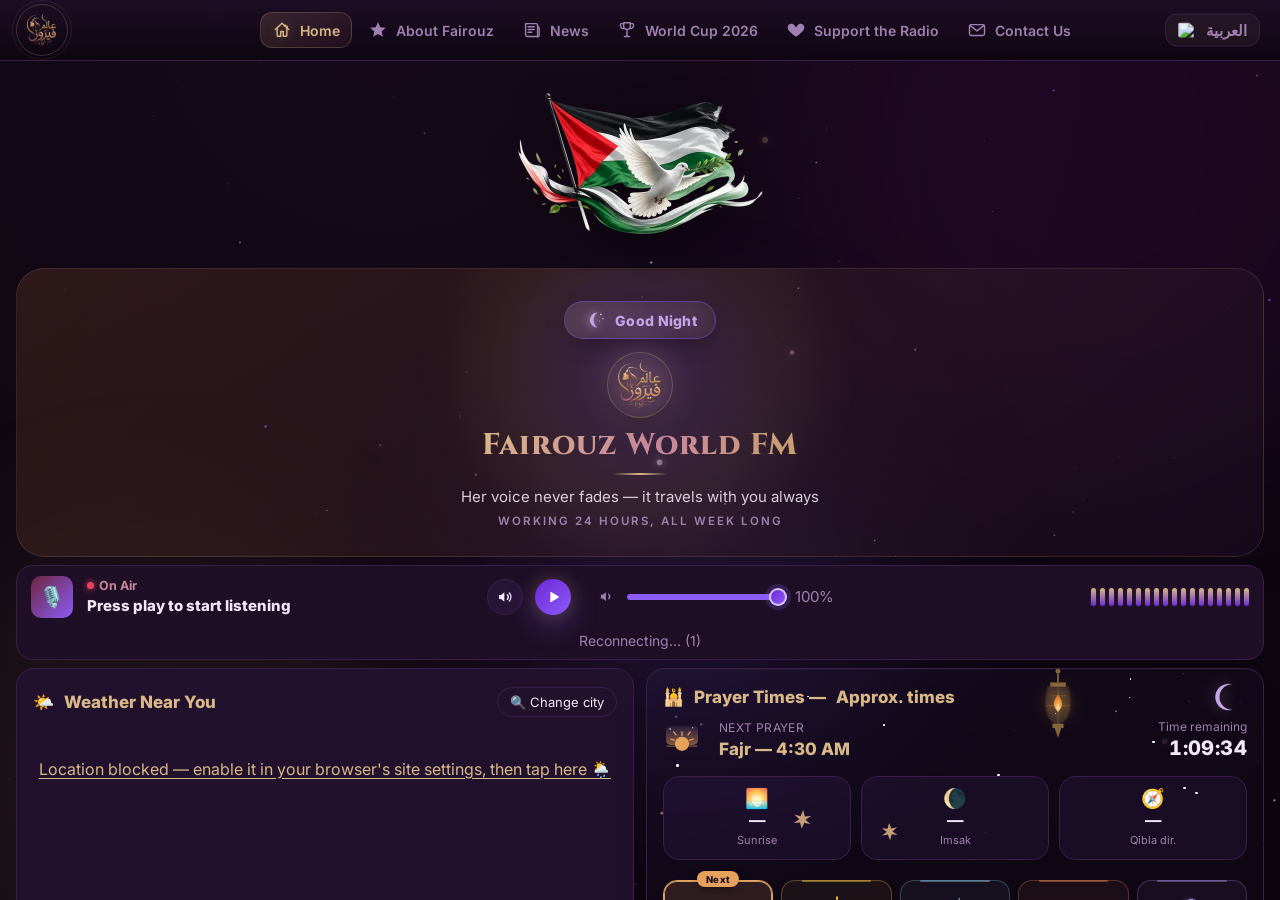
==== commit e84448a9: "index.html" ====
--- a/index.html
+++ b/index.html
@@ -651,7 +651,7 @@
   position:relative;
   width:min(260px, 34vw);
   flex-shrink:0;
-  margin:-150px auto 0;
+  margin:6px auto 18px;
 }
 /* Glow halo removed per request — element kept empty/inert in case JS still
    references it; the flag's own wave animation is untouched below. */
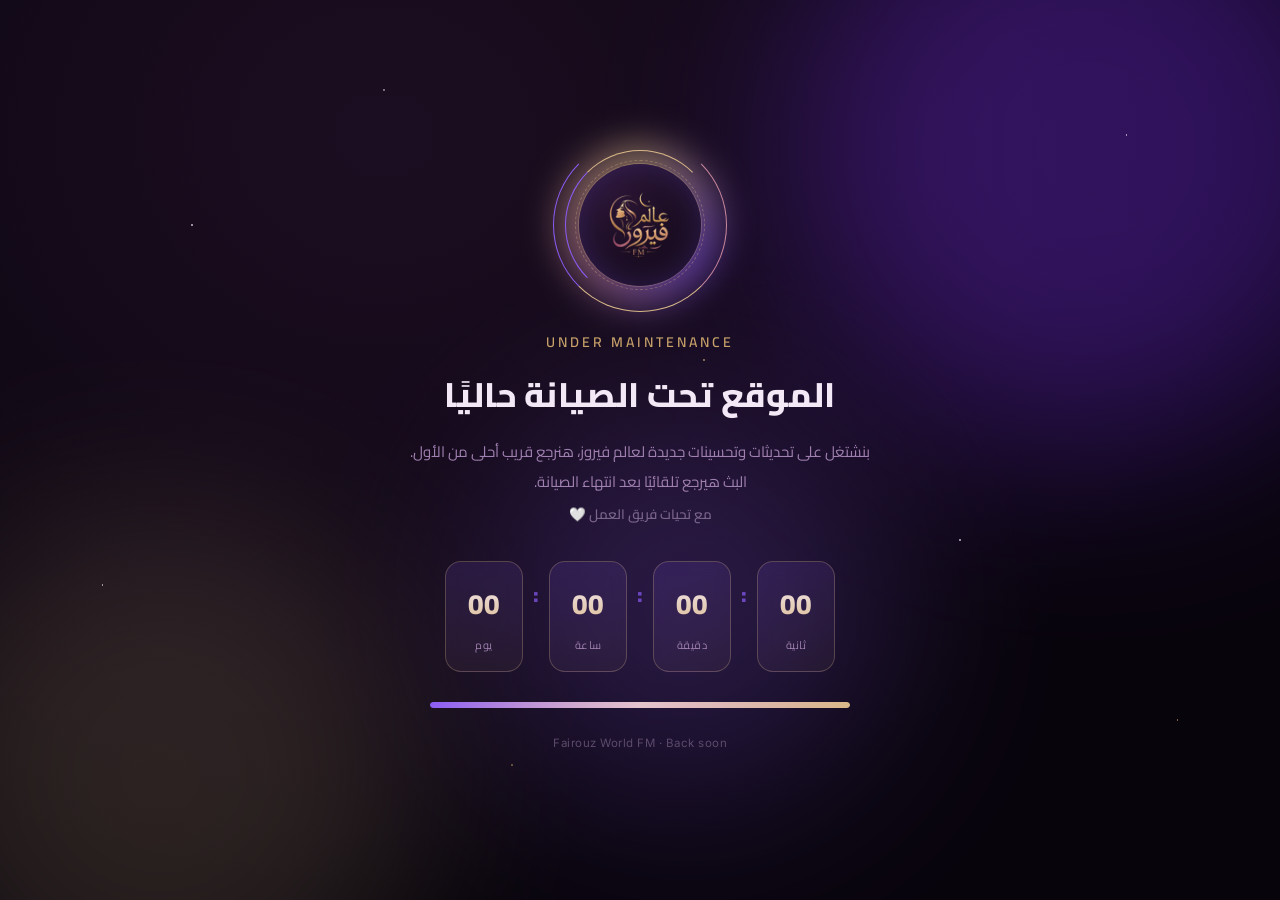
==== commit e5bca70e: "index.html" ====
--- a/index.html
+++ b/index.html
@@ -3144,6 +3144,171 @@
 
 </head>
 <body>
+<!-- ══════════════════════════════════════════════════════════════
+     MAINTENANCE MODE — START
+     احذف هذا البلوك بالكامل (من هنا لحد "MAINTENANCE MODE — END")
+     عشان ترجع الموقع يشتغل عادي تاني
+     ══════════════════════════════════════════════════════════════ -->
+<style>
+#maintenanceOverlay{
+  position:fixed; inset:0; z-index:2147483647;
+  display:flex; align-items:center; justify-content:center;
+  background:radial-gradient(ellipse at 30% 15%,#1c0e22,#08040c 70%);
+  overflow:hidden; direction:rtl;
+}
+#maintenanceOverlay .m-aurora{position:absolute; border-radius:50%; filter:blur(95px); pointer-events:none; animation:mDrift 15s ease-in-out infinite alternate;}
+#maintenanceOverlay .m-aurora.a1{width:600px; height:600px; background:#6d28d9; opacity:.38; top:-150px; right:-110px;}
+#maintenanceOverlay .m-aurora.a2{width:520px; height:520px; background:#d9b888; opacity:.16; bottom:-130px; left:-100px; animation-delay:3s;}
+#maintenanceOverlay .m-aurora.a3{width:400px; height:400px; background:#8b5cf6; opacity:.22; top:45%; left:38%; animation-delay:6s;}
+@keyframes mDrift{0%{transform:translate(0,0) scale(1);}100%{transform:translate(28px,-24px) scale(1.1);}}
+#maintenanceOverlay .m-stars{position:absolute; inset:0; background-image:radial-gradient(1.5px 1.5px at 15% 25%,#f3e8f6 60%,transparent),radial-gradient(1.5px 1.5px at 75% 60%,#f3e8f6 60%,transparent),radial-gradient(1px 1px at 40% 85%,#c9a36a 60%,transparent),radial-gradient(1px 1px at 88% 15%,#f3e8f6 60%,transparent),radial-gradient(1.5px 1.5px at 55% 40%,#c9a36a 60%,transparent),radial-gradient(1px 1px at 8% 65%,#f3e8f6 60%,transparent),radial-gradient(1px 1px at 30% 10%,#f3e8f6 60%,transparent),radial-gradient(1px 1px at 92% 80%,#c9a36a 60%,transparent); background-size:100% 100%; opacity:.6; animation:mTwinkle 3.2s ease-in-out infinite alternate;}
+@keyframes mTwinkle{0%{opacity:.3;}100%{opacity:.8;}}
+#maintenanceOverlay .m-notes{position:absolute; inset:0; pointer-events:none; overflow:hidden;}
+#maintenanceOverlay .m-notes span{position:absolute; bottom:-40px; font-size:18px; color:#d9b888; opacity:0; animation:mFloat 9s linear infinite;}
+#maintenanceOverlay .m-notes span:nth-child(1){left:8%; animation-delay:0s; font-size:16px;}
+#maintenanceOverlay .m-notes span:nth-child(2){left:22%; animation-delay:1.6s; color:#c9879c; font-size:22px;}
+#maintenanceOverlay .m-notes span:nth-child(3){left:38%; animation-delay:3.2s; font-size:14px;}
+#maintenanceOverlay .m-notes span:nth-child(4){left:58%; animation-delay:.8s; color:#8b5cf6; font-size:20px;}
+#maintenanceOverlay .m-notes span:nth-child(5){left:74%; animation-delay:4.4s; font-size:16px;}
+#maintenanceOverlay .m-notes span:nth-child(6){left:88%; animation-delay:2.4s; color:#c9879c; font-size:18px;}
+@keyframes mFloat{0%{transform:translateY(0) rotate(0deg); opacity:0;}10%{opacity:.55;}90%{opacity:.4;}100%{transform:translateY(-110vh) rotate(50deg); opacity:0;}}
+#maintenanceOverlay .m-card{position:relative; z-index:2; text-align:center; padding:2.6rem 2rem; max-width:600px; width:92%;}
+#maintenanceOverlay .m-logo-wrap{position:relative; width:150px; height:150px; margin:0 auto 1.8rem;}
+#maintenanceOverlay .m-logo-halo{position:absolute; inset:-6px; border-radius:50%; background:conic-gradient(from 0deg,#d9b888,#8b5cf6,#c9879c,#d9b888); filter:blur(18px); opacity:.55; animation:mHalo 5s linear infinite;}
+@keyframes mHalo{to{transform:rotate(360deg);}}
+#maintenanceOverlay .m-ring{position:absolute; inset:0; border-radius:50%; border:1.5px solid transparent; border-top-color:#d9b888; border-left-color:#8b5cf6; animation:mSpin 3s linear infinite;}
+#maintenanceOverlay .m-ring.r2{inset:-12px; border-top-color:transparent; border-right-color:#c9879c; border-bottom-color:#d9b888; animation:mSpin 4.5s linear infinite reverse;}
+#maintenanceOverlay .m-ring.r3{inset:10px; border:1px dashed rgba(217,184,136,.35); animation:mSpin 8s linear infinite;}
+@keyframes mSpin{to{transform:rotate(360deg);}}
+#maintenanceOverlay .m-logo-disc{position:absolute; inset:14px; border-radius:50%; background:radial-gradient(circle at 35% 30%,#2a1533,#140a1a 75%); box-shadow:0 0 0 1px rgba(217,184,136,.25), inset 0 0 30px rgba(139,92,246,.25); display:flex; align-items:center; justify-content:center; overflow:hidden; animation:mPulse 2.6s ease-in-out infinite;}
+@keyframes mPulse{0%,100%{box-shadow:0 0 0 1px rgba(217,184,136,.25), inset 0 0 30px rgba(139,92,246,.25), 0 0 24px rgba(139,92,246,.15);}50%{box-shadow:0 0 0 1px rgba(217,184,136,.4), inset 0 0 34px rgba(139,92,246,.35), 0 0 40px rgba(217,184,136,.35);}}
+#maintenanceOverlay .m-logo-img{width:72%; height:72%; object-fit:contain; animation:mLogoFloat 3.4s ease-in-out infinite;}
+@keyframes mLogoFloat{0%,100%{transform:translateY(0) scale(1);}50%{transform:translateY(-5px) scale(1.035);}}
+#maintenanceOverlay .m-sub{font-family:'Cairo',sans-serif; font-weight:600; font-size:14px; color:#c9a36a; margin:0 0 .5rem; text-transform:uppercase; letter-spacing:3px;}
+#maintenanceOverlay h1{font-family:'Cairo',sans-serif; font-weight:800; font-size:clamp(24px,5vw,34px); color:#f3e8f6; margin:0 0 .7rem; letter-spacing:.3px;}
+#maintenanceOverlay p.m-desc{font-family:'Cairo',sans-serif; color:#a080b0; font-size:15px; line-height:1.95; margin:0 auto .35rem; max-width:460px;}
+#maintenanceOverlay p.m-signature{font-family:'Cairo',sans-serif; color:#7a6489; font-size:13.5px; margin:0 auto 2.1rem; font-weight:600;}
+#maintenanceOverlay .m-countdown{display:flex; gap:10px; justify-content:center; margin-bottom:1.9rem; flex-wrap:wrap; align-items:center;}
+#maintenanceOverlay .m-unit{position:relative; background:linear-gradient(160deg,rgba(139,92,246,.14),rgba(217,184,136,.05)); border:1px solid rgba(217,184,136,.28); border-radius:16px; padding:1rem 1.15rem; min-width:78px; backdrop-filter:blur(8px); overflow:hidden;}
+#maintenanceOverlay .m-unit::before{content:'';position:absolute; inset:0; background:linear-gradient(120deg,transparent,rgba(255,255,255,.08),transparent); transform:translateX(-100%); animation:mShine 3.5s ease-in-out infinite;}
+@keyframes mShine{0%{transform:translateX(-100%);}50%,100%{transform:translateX(100%);}}
+#maintenanceOverlay .m-unit b{position:relative; display:block; font-family:'Cairo',sans-serif; font-size:28px; font-weight:800; background:linear-gradient(180deg,#f3e8f6,#d9b888); -webkit-background-clip:text; background-clip:text; color:transparent; font-variant-numeric:tabular-nums; animation:mDigitPop .5s ease;}
+@keyframes mDigitPop{0%{transform:scale(1.18); opacity:.4;}100%{transform:scale(1); opacity:1;}}
+#maintenanceOverlay .m-unit span{position:relative; display:block; font-family:'Cairo',sans-serif; font-size:11px; color:#a080b0; margin-top:5px; letter-spacing:.5px;}
+#maintenanceOverlay .m-colon{font-family:'Cairo',sans-serif; font-size:22px; font-weight:800; color:#8b5cf6; align-self:flex-start; margin-top:12px; opacity:.7; animation:mBlink 1.4s steps(1) infinite;}
+@keyframes mBlink{50%{opacity:.15;}}
+#maintenanceOverlay .m-bar-wrap{width:100%; max-width:420px; height:6px; margin:0 auto; border-radius:99px; background:rgba(255,255,255,.06); overflow:hidden; position:relative;}
+#maintenanceOverlay .m-bar{height:100%; border-radius:99px; background:linear-gradient(90deg,#8b5cf6,#c9879c,#d9b888); width:0%; transition:width 1s linear; position:relative;}
+#maintenanceOverlay .m-bar::after{content:'';position:absolute; inset:0; background:linear-gradient(120deg,transparent,rgba(255,255,255,.5),transparent); animation:mShine 2s ease-in-out infinite;}
+#maintenanceOverlay .m-note{margin-top:1.7rem; font-family:'Inter',sans-serif; font-size:11.5px; color:#5c4a6c; letter-spacing:.5px;}
+@media(max-width:480px){#maintenanceOverlay .m-unit{min-width:60px; padding:.75rem .7rem;} #maintenanceOverlay .m-unit b{font-size:21px;} #maintenanceOverlay .m-logo-wrap{width:120px; height:120px;}}
+</style>
+<div id="maintenanceOverlay" role="alert" aria-live="polite">
+  <div class="m-aurora a1"></div>
+  <div class="m-aurora a2"></div>
+  <div class="m-aurora a3"></div>
+  <div class="m-stars"></div>
+  <div class="m-notes" aria-hidden="true">
+    <span>&#9834;</span><span>&#9835;</span><span>&#9833;</span><span>&#9834;</span><span>&#9835;</span><span>&#9833;</span>
+  </div>
+  <div class="m-card">
+    <div class="m-logo-wrap">
+      <div class="m-logo-halo"></div>
+      <div class="m-ring r3"></div>
+      <div class="m-ring r2"></div>
+      <div class="m-ring"></div>
+      <div class="m-logo-disc">
+        <img src="assets/img-8564.webp" class="m-logo-img" alt="Fairouz World FM">
+      </div>
+    </div>
+    <p class="m-sub">Under Maintenance</p>
+    <h1>الموقع تحت الصيانة حاليًا</h1>
+    <p class="m-desc">بنشتغل على تحديثات وتحسينات جديدة لعالم فيروز، هنرجع قريب أحلى من الأول. البث هيرجع تلقائيًا بعد انتهاء الصيانة.</p>
+    <p class="m-signature">مع تحيات فريق العمل 🤍</p>
+    <div class="m-countdown" id="mCountdown">
+      <div class="m-unit"><b id="mSecs">00</b><span>ثانية</span></div>
+      <div class="m-colon">:</div>
+      <div class="m-unit"><b id="mMins">00</b><span>دقيقة</span></div>
+      <div class="m-colon">:</div>
+      <div class="m-unit"><b id="mHours">00</b><span>ساعة</span></div>
+      <div class="m-colon">:</div>
+      <div class="m-unit"><b id="mDays">00</b><span>يوم</span></div>
+    </div>
+    <div class="m-bar-wrap"><div class="m-bar" id="mBar"></div></div>
+    <p class="m-note">Fairouz World FM · Back soon</p>
+  </div>
+</div>
+<script>
+(function(){
+  // منع أي تشغيل صوت (البث أو الأذان) طول فترة الصيانة
+  HTMLMediaElement.prototype.play = function(){
+    return Promise.reject(new DOMException('Playback disabled during maintenance','NotAllowedError'));
+  };
+  window.addEventListener('load', function(){
+    document.querySelectorAll('audio, video').forEach(function(el){
+      try{ el.pause(); el.muted = true; }catch(e){}
+    });
+  });
+  setInterval(function(){
+    document.querySelectorAll('audio, video').forEach(function(el){
+      if(!el.paused){ try{ el.pause(); }catch(e){} }
+    });
+  }, 800);
+
+  // منع أي طلب صلاحية لوكيشن (خاص بقسم الطقس/الصلاة) طول فترة الصيانة
+  if(navigator.geolocation){
+    navigator.geolocation.getCurrentPosition = function(success, error){
+      if(typeof error === 'function'){ error({code:1,message:'Location disabled during maintenance'}); }
+    };
+    navigator.geolocation.watchPosition = function(success, error){
+      if(typeof error === 'function'){ error({code:1,message:'Location disabled during maintenance'}); }
+      return -1;
+    };
+  }
+
+  // العد التنازلي حتى 20 يوليو 2026 الساعة 7 مساءً (بتوقيت مصر)
+  var target = new Date('2026-07-20T19:00:00+02:00').getTime();
+  var start = Date.now();
+  var lastVals = {};
+  function setDigit(id, val){
+    var el = document.getElementById(id);
+    if(lastVals[id] !== val){
+      lastVals[id] = val;
+      el.textContent = val;
+      el.style.animation = 'none';
+      void el.offsetWidth;
+      el.style.animation = '';
+    }
+  }
+  function tick(){
+    var now = Date.now();
+    var diff = target - now;
+    if(diff <= 0){
+      setDigit('mDays','00'); setDigit('mHours','00'); setDigit('mMins','00'); setDigit('mSecs','00');
+      document.getElementById('mBar').style.width='100%';
+      return;
+    }
+    var d = Math.floor(diff/(1000*60*60*24));
+    var h = Math.floor((diff/(1000*60*60))%24);
+    var m = Math.floor((diff/(1000*60))%60);
+    var s = Math.floor((diff/1000)%60);
+    setDigit('mDays', String(d).padStart(2,'0'));
+    setDigit('mHours', String(h).padStart(2,'0'));
+    setDigit('mMins', String(m).padStart(2,'0'));
+    setDigit('mSecs', String(s).padStart(2,'0'));
+    var total = target - start;
+    var elapsed = now - start;
+    var pct = total>0 ? Math.min(100,(elapsed/total)*100) : 100;
+    document.getElementById('mBar').style.width = pct+'%';
+  }
+  tick();
+  setInterval(tick, 1000);
+})();
+</script>
+<!-- ══════════════════════════════════════════════════════════════
+     MAINTENANCE MODE — END
+     ══════════════════════════════════════════════════════════════ -->
+
 <!-- ── Site Loader / Splash Screen ── -->
 <div id="siteLoader" class="site-loader" role="status" aria-live="polite" aria-label="Loading Fairouz World FM">
   <div class="loader-bg"></div>
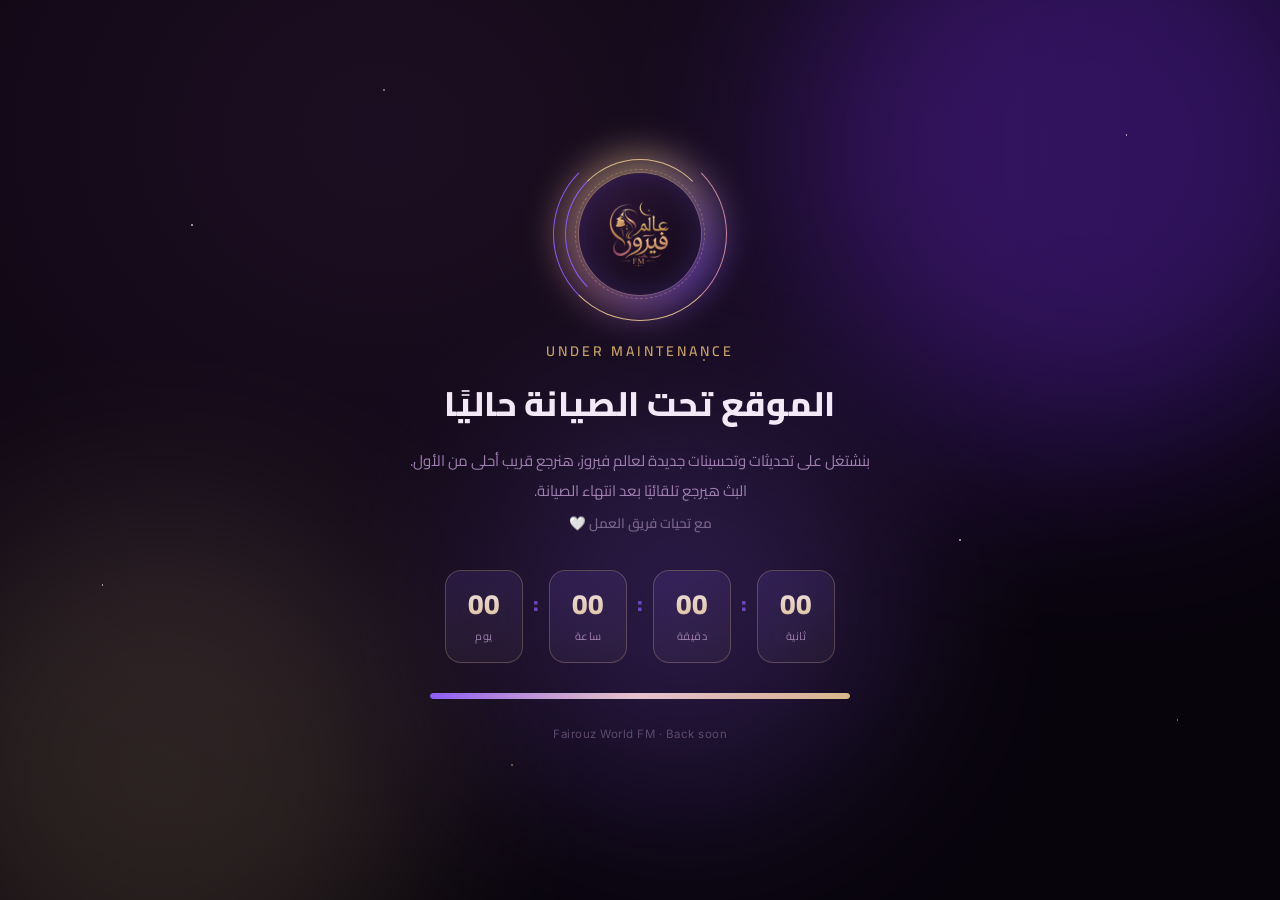
==== commit 77ee4b4d: "index.html" ====
--- a/index.html
+++ b/index.html
@@ -1,7 +1,8 @@
 <!DOCTYPE html>
-<html lang="en" dir="ltr" class="boot">
+<html lang="en" dir="ltr" class="boot notranslate" translate="no">
 <head>
 <meta charset="UTF-8">
+<meta name="google" content="notranslate">
 <title>إذاعة عالم فيروز | البث المباشر</title>
 <meta name="description" content="إذاعة إلكترونية مجانية تبث أجمل أغاني السيدة فيروز على مدار الساعة بجودة عالية، مع تصميم عصري وتجربة استماع مميزة.">
 <meta name="keywords" content="فيروز, عالم فيروز, عالم فيروز FM, راديو فيروز, إذاعة فيروز, أغاني فيروز, بث مباشر, Fairouz, Fairouz World FM, Fairouz FM, Fairouz Radio">
@@ -3181,19 +3182,19 @@
 #maintenanceOverlay .m-ring.r3{inset:10px; border:1px dashed rgba(217,184,136,.35); animation:mSpin 8s linear infinite;}
 @keyframes mSpin{to{transform:rotate(360deg);}}
 #maintenanceOverlay .m-logo-disc{position:absolute; inset:14px; border-radius:50%; background:radial-gradient(circle at 35% 30%,#2a1533,#140a1a 75%); box-shadow:0 0 0 1px rgba(217,184,136,.25), inset 0 0 30px rgba(139,92,246,.25); display:flex; align-items:center; justify-content:center; overflow:hidden; animation:mPulse 2.6s ease-in-out infinite;}
-@keyframes mPulse{0%,100%{box-shadow:0 0 0 1px rgba(217,184,136,.25), inset 0 0 30px rgba(139,92,246,.25), 0 0 24px rgba(139,92,246,.15);}50%{box-shadow:0 0 0 1px rgba(217,184,136,.4), inset 0 0 34px rgba(139,92,246,.35), 0 0 40px rgba(217,184,136,.35);}}
-#maintenanceOverlay .m-logo-img{width:72%; height:72%; object-fit:contain; animation:mLogoFloat 3.4s ease-in-out infinite;}
-@keyframes mLogoFloat{0%,100%{transform:translateY(0) scale(1);}50%{transform:translateY(-5px) scale(1.035);}}
+@keyframes mPulse{0%,100%{box-shadow:0 0 0 1px rgba(217,184,136,.25), inset 0 0 30px rgba(139,92,246,.25), 0 0 24px rgba(139,92,246,.12);}50%{box-shadow:0 0 0 1px rgba(217,184,136,.32), inset 0 0 32px rgba(139,92,246,.3), 0 0 30px rgba(217,184,136,.22);}}
+#maintenanceOverlay .m-logo-img{width:72%; height:72%; object-fit:contain; animation:mLogoFloat 4.6s ease-in-out infinite;}
+@keyframes mLogoFloat{0%,100%{transform:translateY(0) scale(1);}50%{transform:translateY(-4px) scale(1.02);}}
 #maintenanceOverlay .m-sub{font-family:'Cairo',sans-serif; font-weight:600; font-size:14px; color:#c9a36a; margin:0 0 .5rem; text-transform:uppercase; letter-spacing:3px;}
 #maintenanceOverlay h1{font-family:'Cairo',sans-serif; font-weight:800; font-size:clamp(24px,5vw,34px); color:#f3e8f6; margin:0 0 .7rem; letter-spacing:.3px;}
 #maintenanceOverlay p.m-desc{font-family:'Cairo',sans-serif; color:#a080b0; font-size:15px; line-height:1.95; margin:0 auto .35rem; max-width:460px;}
 #maintenanceOverlay p.m-signature{font-family:'Cairo',sans-serif; color:#7a6489; font-size:13.5px; margin:0 auto 2.1rem; font-weight:600;}
 #maintenanceOverlay .m-countdown{display:flex; gap:10px; justify-content:center; margin-bottom:1.9rem; flex-wrap:wrap; align-items:center;}
 #maintenanceOverlay .m-unit{position:relative; background:linear-gradient(160deg,rgba(139,92,246,.14),rgba(217,184,136,.05)); border:1px solid rgba(217,184,136,.28); border-radius:16px; padding:1rem 1.15rem; min-width:78px; backdrop-filter:blur(8px); overflow:hidden;}
-#maintenanceOverlay .m-unit::before{content:'';position:absolute; inset:0; background:linear-gradient(120deg,transparent,rgba(255,255,255,.08),transparent); transform:translateX(-100%); animation:mShine 3.5s ease-in-out infinite;}
-@keyframes mShine{0%{transform:translateX(-100%);}50%,100%{transform:translateX(100%);}}
-#maintenanceOverlay .m-unit b{position:relative; display:block; font-family:'Cairo',sans-serif; font-size:28px; font-weight:800; background:linear-gradient(180deg,#f3e8f6,#d9b888); -webkit-background-clip:text; background-clip:text; color:transparent; font-variant-numeric:tabular-nums; animation:mDigitPop .5s ease;}
-@keyframes mDigitPop{0%{transform:scale(1.18); opacity:.4;}100%{transform:scale(1); opacity:1;}}
+#maintenanceOverlay .m-unit .m-digit-stage{perspective:220px; height:34px; display:flex; align-items:center; justify-content:center;}
+#maintenanceOverlay .m-unit b{position:relative; display:block; font-family:'Cairo',sans-serif; font-size:28px; font-weight:800; background:linear-gradient(180deg,#f3e8f6,#d9b888); -webkit-background-clip:text; background-clip:text; color:transparent; font-variant-numeric:tabular-nums;}
+#maintenanceOverlay .m-unit b.tick{animation:mDissolve 1.1s ease;}
+@keyframes mDissolve{0%{opacity:.1;}100%{opacity:1;}}
 #maintenanceOverlay .m-unit span{position:relative; display:block; font-family:'Cairo',sans-serif; font-size:11px; color:#a080b0; margin-top:5px; letter-spacing:.5px;}
 #maintenanceOverlay .m-colon{font-family:'Cairo',sans-serif; font-size:22px; font-weight:800; color:#8b5cf6; align-self:flex-start; margin-top:12px; opacity:.7; animation:mBlink 1.4s steps(1) infinite;}
 @keyframes mBlink{50%{opacity:.15;}}
@@ -3226,34 +3227,72 @@
     <p class="m-desc">بنشتغل على تحديثات وتحسينات جديدة لعالم فيروز، هنرجع قريب أحلى من الأول. البث هيرجع تلقائيًا بعد انتهاء الصيانة.</p>
     <p class="m-signature">مع تحيات فريق العمل 🤍</p>
     <div class="m-countdown" id="mCountdown">
-      <div class="m-unit"><b id="mSecs">00</b><span>ثانية</span></div>
+      <div class="m-unit"><div class="m-digit-stage"><b id="mSecs">00</b></div><span>ثانية</span></div>
       <div class="m-colon">:</div>
-      <div class="m-unit"><b id="mMins">00</b><span>دقيقة</span></div>
+      <div class="m-unit"><div class="m-digit-stage"><b id="mMins">00</b></div><span>دقيقة</span></div>
       <div class="m-colon">:</div>
-      <div class="m-unit"><b id="mHours">00</b><span>ساعة</span></div>
+      <div class="m-unit"><div class="m-digit-stage"><b id="mHours">00</b></div><span>ساعة</span></div>
       <div class="m-colon">:</div>
-      <div class="m-unit"><b id="mDays">00</b><span>يوم</span></div>
+      <div class="m-unit"><div class="m-digit-stage"><b id="mDays">00</b></div><span>يوم</span></div>
     </div>
     <div class="m-bar-wrap"><div class="m-bar" id="mBar"></div></div>
     <p class="m-note">Fairouz World FM · Back soon</p>
   </div>
+  <audio id="maintenanceMusic" loop preload="none"></audio>
 </div>
 <script>
 (function(){
-  // منع أي تشغيل صوت (البث أو الأذان) طول فترة الصيانة
+  // منع أي تشغيل صوت (البث أو الأذان) طول فترة الصيانة، ما عدا موسيقى الصيانة نفسها
+  var _origPlay = HTMLMediaElement.prototype.play;
   HTMLMediaElement.prototype.play = function(){
+    if(this.__maintenanceAllowed){
+      return _origPlay.apply(this, arguments);
+    }
     return Promise.reject(new DOMException('Playback disabled during maintenance','NotAllowedError'));
   };
   window.addEventListener('load', function(){
     document.querySelectorAll('audio, video').forEach(function(el){
+      if(el.id === 'maintenanceMusic') return;
       try{ el.pause(); el.muted = true; }catch(e){}
     });
   });
   setInterval(function(){
     document.querySelectorAll('audio, video').forEach(function(el){
+      if(el.id === 'maintenanceMusic') return;
       if(!el.paused){ try{ el.pause(); }catch(e){} }
     });
   }, 800);
+
+  // تشغيل موسيقى الصيانة تلقائيًا وبشكل مستمر (لووب) طول ما الصفحة مفتوحة
+  var mMusic = document.getElementById('maintenanceMusic');
+  if(mMusic){
+    mMusic.__maintenanceAllowed = true;
+    mMusic.loop = true;
+    mMusic.volume = 0.7;
+    var tryPlay = function(){
+      mMusic.play().catch(function(){
+        setTimeout(tryPlay, 400);
+      });
+    };
+    fetch('musicUM.mp3').then(function(r){ return r.blob(); }).then(function(blob){
+      mMusic.src = URL.createObjectURL(blob);
+      tryPlay();
+    }).catch(function(){
+      // fallback في حالة فشل الـ fetch لأي سبب (مثلاً CORS محلي)
+      mMusic.src = 'musicUM.mp3';
+      tryPlay();
+    });
+    // احتياط: لو حصل توقف لأي سبب (تحميل، اتصال...) نرجعها تشتغل تاني تلقائيًا
+    mMusic.addEventListener('pause', function(){
+      if(document.visibilityState === 'visible'){
+        setTimeout(function(){ mMusic.__maintenanceAllowed = true; mMusic.play().catch(function(){}); }, 300);
+      }
+    });
+    mMusic.addEventListener('ended', function(){
+      mMusic.currentTime = 0;
+      mMusic.play().catch(function(){});
+    });
+  }
 
   // منع أي طلب صلاحية لوكيشن (خاص بقسم الطقس/الصلاة) طول فترة الصيانة
   if(navigator.geolocation){
@@ -3274,10 +3313,10 @@
     var el = document.getElementById(id);
     if(lastVals[id] !== val){
       lastVals[id] = val;
+      el.classList.remove('tick');
+      void el.offsetWidth;
       el.textContent = val;
-      el.style.animation = 'none';
-      void el.offsetWidth;
-      el.style.animation = '';
+      el.classList.add('tick');
     }
   }
   function tick(){
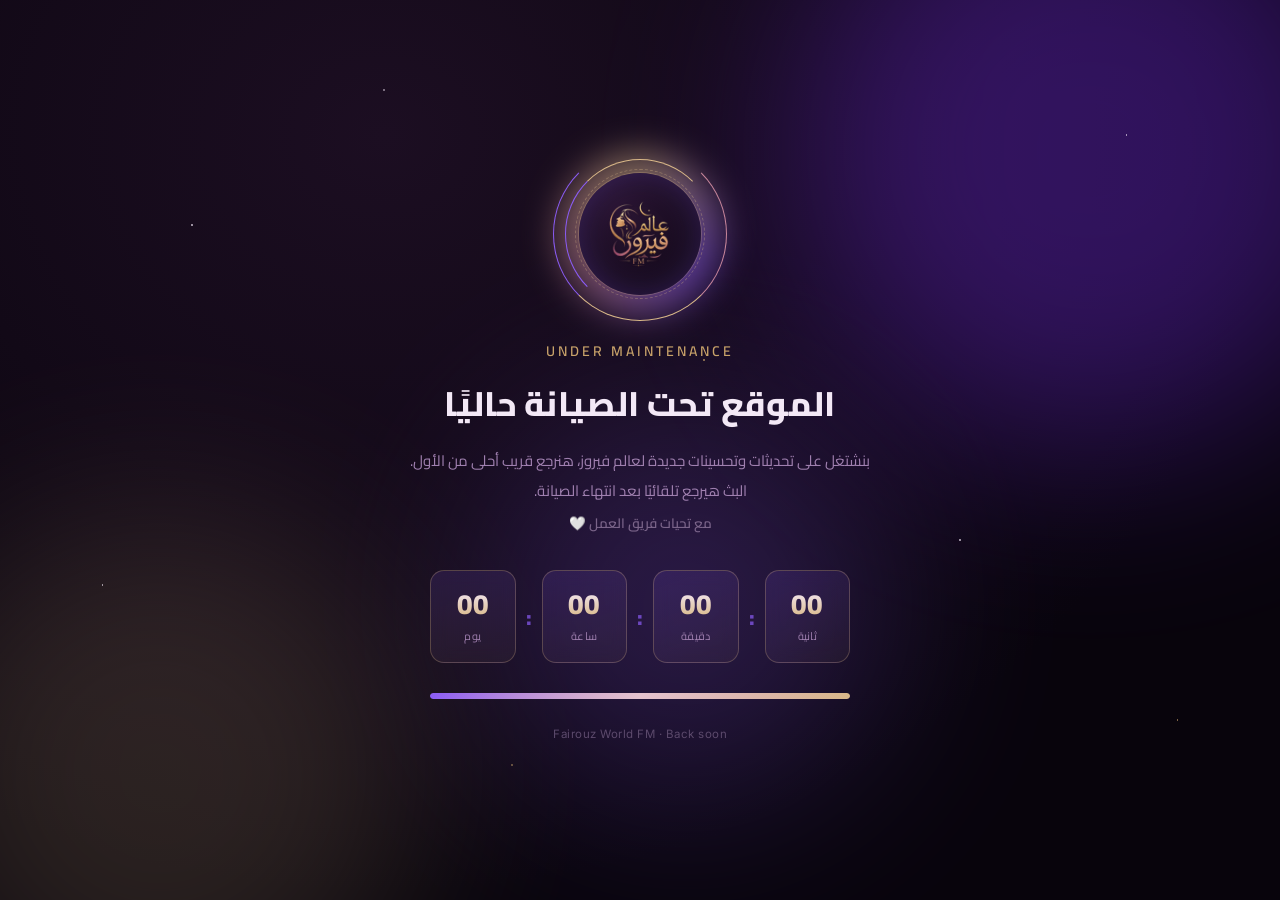
==== commit 8a8ae833: "index.html" ====
--- a/index.html
+++ b/index.html
@@ -1,5 +1,5 @@
 <!DOCTYPE html>
-<html lang="en" dir="ltr" class="boot notranslate" translate="no">
+<html lang="ar" dir="rtl" class="boot notranslate" translate="no">
 <head>
 <meta charset="UTF-8">
 <meta name="google" content="notranslate">
@@ -28,3129 +28,18 @@
 <meta http-equiv="X-Frame-Options" content="DENY">
 <meta http-equiv="Referrer-Policy" content="strict-origin-when-cross-origin">
 <meta http-equiv="Permissions-Policy" content="geolocation=(self), microphone=(), camera=()">
-<meta name="viewport" content="width=device-width, initial-scale=1.0, viewport-fit=cover">
+<meta name="viewport" content="width=device-width, initial-scale=1.0, maximum-scale=1.0, viewport-fit=cover">
 <link rel="preconnect" href="https://fonts.googleapis.com">
 <link rel="preconnect" href="https://fonts.gstatic.com" crossorigin>
-<link href="https://fonts.googleapis.com/css2?family=Cinzel:wght@400;600;700;900&family=Cairo:wght@400;600;700;800;900&family=Inter:wght@400;500;600;700&family=Dancing+Script:wght@600;700&family=Aref+Ruqaa:wght@400;700&display=swap" rel="stylesheet">
+<link href="https://fonts.googleapis.com/css2?family=Cairo:wght@400;600;700;800;900&family=Inter:wght@400;500;600;700&display=swap" rel="stylesheet">
 <style>
-@font-face {
-  font-family: 'DayArabic';
-  src: url('assets/fonts/DayArabic.ttf') format('truetype');
-  font-weight: normal;
-  font-style: normal;
-  font-display: swap;
-}
-
-:root {
-  --bg:#0d0610; --bg2:#160a1a; --surface:#1e0f26; --card:#22112c;
-  --border:#3a1f4a; --gold:#d9b888; --gold2:#c9a36a; --rose:#c9879c;
-  --maroon:#6e2640; --purple:#8b5cf6; --purple2:#6d28d9; --pink:#e08aa6;
-  --text:#f3e8f6; --muted:#a080b0;
-  --glow-g:rgba(217,184,136,.35); --glow-p:rgba(139,92,246,.3);
-  --sun-c:#ffb648; --moon-c:#c9a3e8; --cloud-c:#8d84a6; --cloud-c2:#b5add0;
-  --rain-c:#7ec3f2; --snow-c:#f4f7ff; --storm-c:#f4e04d; --fog-c:#a29cb8;
-  --sea-c:#3fb9d6; --sea-c2:#7fd8e6; --sand-c:#e8c98a;
-  --winter-sun-c:#dce8f7; --winter-moon-c:#a9c6ea;
-  --snowhill-c:#eaf3ff; --snowhill-c2:#cfe0f2; --snowcap:#f6faff;
-  --pine-c:#4a7a63; --pine-c2:#3a6350;
-}
 *{box-sizing:border-box;margin:0;padding:0;}
-html,body{min-height:100%;}
-body{
-  font-family:'Inter',sans-serif;
-  background:radial-gradient(ellipse at 30% 0%,var(--bg2),var(--bg) 60%);
-  color:var(--text); min-height:100vh; overflow-x:hidden; position:relative;
-  transition:background 2.2s ease, color 1.6s ease;
-}
-body, body *{transition:background-color 1.6s ease, border-color 1.6s ease, color 1.4s ease;}
-/* Skip the (costly, DOM-wide) color transitions during the very first paint burst,
-   they only matter for later runtime theme changes (day/night, occasions, etc.) */
-html.boot body, html.boot body *{transition:none !important;}
-
-@media (prefers-reduced-motion: reduce){
-  .aurora, .loader-aurora, .loader-sparkles span, .loader-halo, .loader-ring-dash, .loader-logo-wrap::before, .loader-logo-wrap::after{
-    animation:none !important;
-  }
-}
-@media (max-width:768px){
-  .aurora{--blur:55px;}
-  .loader-aurora{filter:blur(60px);}
-}
-body.lang-ar{font-family:'Cairo',sans-serif;}
-#starCanvas{position:fixed;inset:0;z-index:0;pointer-events:none;transition:opacity 2.2s ease;}
-.aurora{position:fixed;border-radius:50%;--blur:90px;--op:.22;filter:blur(calc(var(--blur) + var(--bass,0) * 14px));opacity:calc(min(var(--op) * 1.9, var(--op) + var(--bass,0) * .16));z-index:0;pointer-events:none;animation:drift 16s ease-in-out infinite alternate;transition:opacity 2.2s ease, filter 2.2s ease;}
-.aurora.audio-live{transition:opacity .25s ease-out, filter .25s ease-out;}
-@keyframes drift{0%{transform:translate(0,0) scale(calc(1 + var(--bass,0)*.22));}100%{transform:translate(30px,-25px) scale(calc(1.08 + var(--bass,0)*.22));}}
-.aurora-1{width:620px;height:620px;background:#5b1060;top:-160px;right:-120px;}
-.aurora-2{width:520px;height:520px;background:var(--gold);bottom:-140px;left:-100px;animation-delay:4s;--op:.08;}
-.aurora-3{width:420px;height:420px;background:var(--purple);top:40%;left:38%;animation-delay:8s;--op:.12;}
+html,body{height:100%;}
+body{background:#08040c;overflow:hidden;}
 
 /* ══════════════════════════════════════════════════════════════
-   Site Loader / Splash Screen — shown once on initial page load
+   Maintenance Screen
    ══════════════════════════════════════════════════════════════ */
-.site-loader{
-  position:fixed; inset:0; z-index:99999;
-  display:flex; align-items:center; justify-content:center;
-  background:#0a0510; overflow:hidden;
-  opacity:1; visibility:visible;
-  transition:opacity .9s ease, visibility .9s ease;
-}
-.site-loader.hide{opacity:0; visibility:hidden; pointer-events:none;}
-.loader-bg{
-  position:absolute; inset:0;
-  background:
-    radial-gradient(ellipse 60% 45% at 50% 40%, rgba(139,92,246,.18), transparent 60%),
-    radial-gradient(ellipse 55% 40% at 50% 65%, rgba(217,184,136,.12), transparent 60%),
-    radial-gradient(ellipse at 30% 0%, var(--bg2), var(--bg) 65%);
-}
-.loader-aurora{position:absolute; border-radius:50%; filter:blur(100px); animation:drift 14s ease-in-out infinite alternate;}
-.loader-aurora.a1{width:420px; height:420px; background:var(--purple); top:-110px; left:-90px; opacity:.22;}
-.loader-aurora.a2{width:380px; height:380px; background:var(--gold); bottom:-110px; right:-90px; opacity:.12; animation-delay:3s;}
-
-/* Ascending sparkle motes */
-.loader-sparkles{position:absolute; inset:0; pointer-events:none;}
-.loader-sparkles span{
-  position:absolute; bottom:-4%; width:5px; height:5px; border-radius:50%;
-  background:var(--gold); box-shadow:0 0 8px 1px rgba(217,184,136,.8);
-  opacity:0; animation:loaderSparkUp 5.5s ease-in infinite;
-}
-.loader-sparkles span:nth-child(1){left:8%;  animation-delay:.1s;  background:var(--gold);}
-.loader-sparkles span:nth-child(2){left:18%; animation-delay:1.3s; background:var(--rose); width:4px;height:4px;}
-.loader-sparkles span:nth-child(3){left:27%; animation-delay:.6s;}
-.loader-sparkles span:nth-child(4){left:38%; animation-delay:2.4s; background:var(--purple); width:4px;height:4px;}
-.loader-sparkles span:nth-child(5){left:50%; animation-delay:1.7s;}
-.loader-sparkles span:nth-child(6){left:63%; animation-delay:.9s;  background:var(--rose);}
-.loader-sparkles span:nth-child(7){left:74%; animation-delay:2.9s; background:var(--purple); width:4px;height:4px;}
-.loader-sparkles span:nth-child(8){left:84%; animation-delay:1.9s;}
-.loader-sparkles span:nth-child(9){left:93%; animation-delay:.4s;  background:var(--rose); width:4px;height:4px;}
-@keyframes loaderSparkUp{
-  0%{transform:translateY(0) scale(.4); opacity:0;}
-  12%{opacity:.9;}
-  70%{opacity:.5;}
-  100%{transform:translateY(-92vh) scale(1); opacity:0;}
-}
-
-.loader-content{position:relative; z-index:2; display:flex; flex-direction:column; align-items:center; justify-content:center; text-align:center; padding:24px; transition:transform .9s ease, filter .9s ease;}
-.site-loader.hide .loader-content{transform:scale(1.08); filter:blur(8px);}
-
-.loader-logo-wrap{position:relative; width:168px; height:168px; display:flex; align-items:center; justify-content:center;}
-.loader-halo{
-  position:absolute; inset:-30px; border-radius:50%;
-  background:conic-gradient(from 0deg, transparent 0%, rgba(217,184,136,.6) 10%, transparent 26%, transparent 74%, rgba(139,92,246,.45) 90%, transparent 100%);
-  filter:blur(16px); opacity:.9; animation:loaderSpin 5s linear infinite;
-}
-.loader-ring-dash{position:absolute; inset:-14px; border-radius:50%; border:1.5px dashed rgba(217,184,136,.32); animation:loaderSpinRev 9s linear infinite;}
-@keyframes loaderSpin{to{transform:rotate(360deg);}}
-@keyframes loaderSpinRev{to{transform:rotate(-360deg);}}
-.loader-logo-wrap::before, .loader-logo-wrap::after{
-  content:''; position:absolute; inset:0; border-radius:50%;
-  border:1px solid rgba(217,184,136,.4); animation:loaderPing 2.6s ease-out infinite;
-}
-.loader-logo-wrap::after{animation-delay:1.3s;}
-@keyframes loaderPing{0%{transform:scale(.72); opacity:.85;} 100%{transform:scale(1.4); opacity:0;}}
-.loader-logo-img{
-  position:relative; z-index:2; width:148px; height:148px; object-fit:contain; border-radius:50%;
-  opacity:0; transform:scale(.7) rotate(-8deg);
-  animation:loaderLogoIn 1s cubic-bezier(.2,.8,.2,1) .15s forwards, loaderBreathe 3.4s ease-in-out 1.15s infinite;
-}
-@keyframes loaderLogoIn{0%{opacity:0; transform:scale(.7) rotate(-8deg);} 60%{opacity:1; transform:scale(1.06) rotate(2deg);} 100%{opacity:1; transform:scale(1) rotate(0deg);}}
-@keyframes loaderBreathe{0%,100%{filter:drop-shadow(0 0 20px rgba(217,184,136,.5));} 50%{filter:drop-shadow(0 0 34px rgba(217,184,136,.85));}}
-
-.loader-title{
-  position:relative; margin-top:22px; display:flex; justify-content:center;
-  font-family:'Cinzel',serif; font-size:clamp(19px,4.2vw,30px); font-weight:700;
-  letter-spacing:.16em; text-transform:uppercase; color:var(--gold);
-  filter:drop-shadow(0 0 14px rgba(217,184,136,.35));
-}
-.loader-title::after{
-  content:''; position:absolute; top:0; left:-40%; width:26%; height:100%;
-  background:linear-gradient(100deg,transparent,rgba(255,255,255,.6),transparent);
-  transform:skewX(-20deg); mix-blend-mode:overlay; pointer-events:none;
-  animation:loaderTitleShine 2.8s ease-in-out 1.7s infinite;
-}
-@keyframes loaderTitleShine{0%{left:-40%;} 55%{left:120%;} 100%{left:120%;}}
-.lt-letter{display:inline-block; opacity:0; transform:translateY(14px); animation:ltIn .5s cubic-bezier(.2,.8,.2,1) forwards; animation-delay:calc(.12s + var(--i) * .032s);}
-.lt-fm{font-weight:900; color:var(--gold2);}
-.lt-space{display:inline-block; width:.5em;}
-@keyframes ltIn{to{opacity:1; transform:translateY(0);}}
-
-.loader-subtitle{
-  margin-top:10px; font-family:'Dancing Script',cursive; font-weight:600;
-  font-size:clamp(15px,2.6vw,19px); color:var(--rose); letter-spacing:.02em;
-  opacity:0; animation:loaderFadeUp .6s ease .7s forwards;
-}
-@keyframes loaderFadeUp{0%{opacity:0; transform:translateY(8px);} 100%{opacity:1; transform:translateY(0);}}
-
-.loader-progress{
-  margin-top:26px; display:flex; flex-direction:column; align-items:center; gap:9px;
-  opacity:0; animation:loaderFadeUp .6s ease .85s forwards;
-}
-.loader-progress-track{
-  width:180px; height:4px; border-radius:10px; background:rgba(255,255,255,.08);
-  overflow:hidden; border:1px solid var(--border);
-}
-.loader-progress-fill{
-  position:relative; display:block; height:100%; width:0%; border-radius:10px;
-  background:linear-gradient(90deg,var(--maroon),var(--purple2),var(--gold));
-  transition:width .25s ease-out;
-}
-.loader-progress-fill::after{
-  content:''; position:absolute; inset:0;
-  background:linear-gradient(100deg,transparent,rgba(255,255,255,.55),transparent);
-  transform:translateX(-100%); animation:loaderBarShine 1.4s ease-in-out infinite;
-}
-.loader-progress-fill::before{
-  content:''; position:absolute; top:50%; right:0; width:8px; height:8px; border-radius:50%;
-  background:var(--gold); transform:translate(50%,-50%);
-  box-shadow:0 0 8px 2px rgba(217,184,136,.85), 0 0 16px 4px rgba(217,184,136,.4);
-  animation:loaderDotPulse 1.1s ease-in-out infinite;
-}
-@keyframes loaderDotPulse{0%,100%{opacity:.7; transform:translate(50%,-50%) scale(.85);} 50%{opacity:1; transform:translate(50%,-50%) scale(1.25);}}
-@keyframes loaderBarShine{100%{transform:translateX(220%);}}
-.loader-percent{
-  font-size:15px; font-weight:700; letter-spacing:.05em;
-  font-variant-numeric:tabular-nums;
-  background:linear-gradient(90deg,var(--gold2),var(--gold),var(--rose));
-  -webkit-background-clip:text; background-clip:text; color:transparent;
-  filter:drop-shadow(0 0 6px rgba(217,184,136,.45));
-  animation:loaderPercentGlow 1.8s ease-in-out infinite;
-}
-@keyframes loaderPercentGlow{
-  0%,100%{filter:drop-shadow(0 0 6px rgba(217,184,136,.35));}
-  50%{filter:drop-shadow(0 0 12px rgba(217,184,136,.7));}
-}
-
-@media(max-width:480px){
-  .loader-logo-wrap{width:132px; height:132px;}
-  .loader-logo-img{width:116px; height:116px;}
-  .loader-progress-track{width:150px;}
-}
-
-/* ── Ambient floating notes — subtle, calm, fills empty space behind UI ── */
-.float-notes-layer{
-  position:fixed;inset:0;z-index:0;
-  pointer-events:none;overflow:hidden;
-}
-.float-note{
-  position:absolute;
-  bottom:-10%;
-  font-size:20.5px;
-  color:var(--gold);
-  opacity:0;
-  will-change:transform,opacity;
-  animation-name:floatNoteUp;
-  animation-timing-function:ease-in-out;
-  animation-iteration-count:infinite;
-  filter:drop-shadow(0 0 6px var(--glow-g));
-  transition:color .8s ease;
-}
-@keyframes floatNoteUp{
-  0%{transform:translate(0,0) rotate(0deg);opacity:0;}
-  8%{opacity:.32;}
-  50%{transform:translate(var(--drift,18px),-55vh) rotate(8deg);opacity:.22;}
-  92%{opacity:.12;}
-  100%{transform:translate(calc(var(--drift,18px)*2),-115vh) rotate(-6deg);opacity:0;}
-}
-/* prefers-reduced-motion override removed per request — animations always run */
-
-
-
-/* ── App Layout ── */
-.app{position:relative;z-index:1;display:flex;flex-direction:column;min-height:100vh;}
-
-/* ── Sidebar (now a horizontal top navbar) ── */
-.sidebar{
-  width:100%;flex-shrink:0;
-  background:linear-gradient(180deg,rgba(30,15,38,.92),rgba(13,6,16,.92));
-  border-right:none;
-  border-bottom:1px solid var(--border);
-  padding:10px 24px;
-  display:flex;flex-direction:row;flex-wrap:wrap;
-  align-items:center;justify-content:flex-start;
-  gap:18px;
-  backdrop-filter:blur(8px);
-}
-body.lang-ar .sidebar{border-right:none;border-left:none;border-bottom:1px solid var(--border);}
-
-/* Sidebar logo */
-.sidebar-logo-area{
-  display:flex;flex-direction:row;align-items:center;
-  margin-bottom:0;flex-shrink:0;
-}
-.sidebar-logo-img{
-  width:52px;height:52px;object-fit:contain;
-  animation:sideFloat 6s ease-in-out infinite;
-  position:relative;z-index:2;
-}
-@keyframes sideFloat{
-  0%  {transform:translateY(0) scale(1) rotate(0deg);   filter:drop-shadow(0 0 8px rgba(217,184,136,.4)) drop-shadow(0 0 20px rgba(139,92,246,.15));}
-  20% {transform:translateY(-4px) scale(1.02) rotate(.5deg); filter:drop-shadow(0 0 14px rgba(217,184,136,.65)) drop-shadow(0 0 30px rgba(201,135,156,.25));}
-  40% {transform:translateY(-6px) scale(1.03) rotate(-.3deg);filter:drop-shadow(0 0 18px rgba(217,184,136,.8)) drop-shadow(0 0 40px rgba(217,184,136,.3));}
-  60% {transform:translateY(-3px) scale(1.02) rotate(.4deg); filter:drop-shadow(0 0 22px rgba(201,135,156,.7)) drop-shadow(0 0 35px rgba(139,92,246,.2));}
-  80% {transform:translateY(-5px) scale(1.01) rotate(-.2deg);filter:drop-shadow(0 0 14px rgba(217,184,136,.55)) drop-shadow(0 0 25px rgba(217,184,136,.2));}
-  100%{transform:translateY(0) scale(1) rotate(0deg);   filter:drop-shadow(0 0 8px rgba(217,184,136,.4)) drop-shadow(0 0 20px rgba(139,92,246,.15));}
-}
-
-/* Sidebar logo pulse ring */
-.sidebar-logo-area{position:relative;}
-.sidebar-logo-area::before{
-  content:'';position:absolute;
-  width:58px;height:58px;
-  border-radius:50%;
-  border:1.5px solid rgba(217,184,136,.22);
-  top:50%;left:50%;transform:translate(-50%,-50%);
-  animation:sideRing1 4s ease-in-out infinite;
-  pointer-events:none;z-index:1;
-}
-.sidebar-logo-area::after{
-  content:'';position:absolute;
-  width:66px;height:66px;
-  border-radius:50%;
-  border:1px solid rgba(201,135,156,.12);
-  top:50%;left:50%;transform:translate(-50%,-50%);
-  animation:sideRing2 4s 1s ease-in-out infinite;
-  pointer-events:none;z-index:1;
-}
-@keyframes sideRing1{
-  0%,100%{opacity:0;transform:translate(-50%,-50%) scale(.9);}
-  40%{opacity:.7;transform:translate(-50%,-50%) scale(1);}
-  70%{opacity:.3;transform:translate(-50%,-50%) scale(1.08);}
-}
-@keyframes sideRing2{
-  0%,100%{opacity:0;transform:translate(-50%,-50%) scale(.9);}
-  40%{opacity:.5;transform:translate(-50%,-50%) scale(1);}
-  70%{opacity:.15;transform:translate(-50%,-50%) scale(1.1);}
-}
-
-/* Nav */
-.nav{display:flex;flex-direction:row;flex-wrap:wrap;justify-content:center;gap:6px;flex:1;min-width:0;position:relative;}
-.nav-item{
-  display:flex;align-items:center;gap:8px;
-  padding:9px 13px;border-radius:12px;
-  color:var(--muted);font-size:14.5px;font-weight:600;
-  cursor:pointer;transition:background .2s,color .2s;
-  border:1px solid transparent;background:none;
-  width:auto;text-align:center;font-family:inherit;
-  white-space:nowrap;
-}
-body.lang-ar .nav-item{text-align:center;font-family:'Cairo',sans-serif;}
-
-/* The old sidebar's vertical filler/decor and footer don't belong in a
-   horizontal top navbar — the same footer content is still shown at the
-   bottom of the page, so we simply hide these here. */
-.sidebar-decor,.sidebar-footer{display:none;}
-.nav-item:hover{background:rgba(217,184,136,.08);color:var(--text);}
-.nav-item.active{background:linear-gradient(135deg,rgba(217,184,136,.15),rgba(110,38,64,.2));color:var(--gold);border-color:rgba(217,184,136,.22);}
-.nav-item .ic{font-size:19.5px;}
-.nav-item .ic svg{width:20px;height:20px;display:block;stroke:currentColor;fill:none;stroke-width:1.7;stroke-linecap:round;stroke-linejoin:round;transition:stroke .2s ease,filter .3s ease;}
-.nav-item .ic svg .ic-fill{fill:currentColor;stroke:none;}
-.nav-item:hover .ic svg{filter:drop-shadow(0 0 3px var(--glow-g));}
-.nav-item.active .ic svg{filter:drop-shadow(0 0 5px var(--glow-g));}
-
-/* Lang toggle */
-.lang-toggle{
-  display:flex;
-  align-items:center;
-  gap:8px;
-  padding:10px 14px;
-  border-radius:12px;
-  cursor:pointer;
-  border:1px solid var(--border);
-  background:rgba(217,184,136,.06);
-  color:var(--muted);
-  font-size:15px;
-  font-weight:600;
-  width:100%;
-  text-align:start;
-  font-family:inherit;
-  transition:background .2s,color .2s,border-color .2s;
-  margin-bottom:10px;
-}
-
-.lang-toggle:hover{
-  background:rgba(217,184,136,.12);
-  color:var(--text);
-  border-color:var(--gold2);
-}
-
-.nav-lang{
-  width:auto;
-  margin:0;
-  flex-shrink:0;
-  padding:8px 12px;
-  position:absolute;
-  right:0;
-  top:50%;
-  transform:translateY(-50%);
-}
-
-body.lang-ar .lang-toggle{
-  text-align:right;
-  font-family:'Cairo',sans-serif;
-}
-
-.lang-flag{
-  display:flex;
-  align-items:center;
-  justify-content:center;
-  width:20px;
-  height:15px;
-  flex-shrink:0;
-}
-
-.lang-flag img{
-  width:100%;
-  height:100%;
-  display:block;
-  object-fit:cover;
-  border-radius:2px;
-}
-
-.lang-name{
-  display:flex;
-  align-items:center;
-  line-height:1;
-}
-
-.sidebar-footer{
-  margin-top:auto;
-  font-size:12.5px;
-  color:var(--muted);
-  text-align:center;
-  opacity:.85;
-  line-height:1.6;
-}
-.mobile-footer{
-  display:block;
-  font-size:12.5px;
-  color:var(--muted);
-  text-align:center;
-  opacity:.85;
-  line-height:1.6;
-  margin-top:26px;
-}
-
-.sidebar-decor{
-  flex:1;
-  position:relative;
-  overflow:hidden;
-  min-height:40px;
-  pointer-events:none;
-}
-.sidebar-decor .float-note{position:absolute;}
-
-.social-row{
-  display:flex;
-  align-items:center;
-  justify-content:center;
-  gap:10px;
-  margin-top:12px;
-}
-
-.social-ic{
-  position:relative;
-  display:flex;
-  align-items:center;
-  justify-content:center;
-  width:34px;
-  height:34px;
-  border-radius:50%;
-  background:var(--card);
-  border:1.5px solid var(--border);
-  color:var(--muted);
-  isolation:isolate;
-  transition:transform .45s cubic-bezier(.34,1.6,.64,1),color .3s ease,border-color .3s ease,box-shadow .3s ease;
-}
-.social-ic::before{
-  content:'';
-  position:absolute;inset:-2px;
-  border-radius:50%;
-  background:var(--brand-grad, var(--brand, var(--gold2)));
-  opacity:0;
-  transition:opacity .35s ease;
-  z-index:-1;
-}
-.social-ic::after{
-  content:'';
-  position:absolute;inset:0;
-  border-radius:50%;
-  pointer-events:none;
-  animation:socialPulse 3s ease-in-out infinite;
-}
-.social-ic:nth-of-type(1)::after{animation-delay:0s;}
-.social-ic:nth-of-type(2)::after{animation-delay:.5s;}
-.social-ic:nth-of-type(3)::after{animation-delay:1s;}
-@keyframes socialPulse{
-  0%,100%{box-shadow:0 0 0 0 var(--brand, var(--gold2));opacity:.3;}
-  50%{box-shadow:0 0 9px 1px var(--brand, var(--gold2));opacity:.75;}
-}
-
-.social-ic svg{
-  position:relative;
-  z-index:1;
-  width:15px;
-  height:15px;
-  transition:transform .35s cubic-bezier(.34,1.6,.64,1);
-}
-
-.social-ic:hover{
-  color:#fff;
-  border-color:transparent;
-  transform:translateY(-4px) scale(1.14) rotate(-10deg);
-  box-shadow:0 12px 24px -8px var(--brand, var(--glow-g));
-}
-.social-ic:hover::before{opacity:1;}
-.social-ic:hover svg{transform:scale(1.12) rotate(10deg);}
-.social-ic:active{transform:translateY(-1px) scale(.96) rotate(0deg);}
-
-/* prefers-reduced-motion override removed per request — animations always run */
-/* ── Main Content ── */
-.content{flex:1;padding:26px 34px 50px;min-width:0;}
-
-/* Topbar */
-.topbar{display:flex;justify-content:flex-end;align-items:center;gap:12px;margin-bottom:22px;}
-.theme-toggle{width:auto;margin-bottom:0;}
-.clock-card{
-  background:var(--surface);border:1px solid var(--border);border-radius:18px;
-  padding:14px 22px;text-align:center;min-width:170px;
-  margin-inline-start:auto;
-}
-.clock-card .cc-label{font-size:12.5px;color:var(--muted);display:flex;align-items:center;justify-content:center;gap:5px;margin-bottom:4px;}
-.clock-card .cc-time{font-size:27.5px;font-weight:800;color:var(--gold);letter-spacing:.5px;font-family:'Cinzel',serif;}
-.clock-card .cc-time span{font-size:15px;color:var(--muted);margin-inline-start:3px;}
-.clock-card .cc-date{font-size:12.5px;color:var(--muted);margin-top:3px;}
-
-/* ── Live listeners indicator (sits inside the clock card, on every page) ── */
-.cc-listeners{
-  margin-top:9px;padding-top:8px;border-top:1px dashed var(--border);
-  display:flex;align-items:center;justify-content:center;gap:6px;
-  font-size:11.5px;color:var(--muted);white-space:nowrap;
-}
-.cc-listeners-dot{
-  position:relative;width:7px;height:7px;border-radius:50%;flex-shrink:0;
-  background:#4ee08a;box-shadow:0 0 6px 1px rgba(78,224,138,.75);
-}
-.cc-listeners-dot::before{
-  content:'';position:absolute;inset:-4px;border-radius:50%;
-  border:1px solid rgba(78,224,138,.55);
-  animation:ccListenersPing 2s ease-out infinite;
-}
-@keyframes ccListenersPing{0%{transform:scale(.6);opacity:.9;}100%{transform:scale(2.1);opacity:0;}}
-.cc-listeners-eq{display:inline-flex;align-items:flex-end;gap:2px;height:11px;flex-shrink:0;}
-.cc-listeners-eq i{
-  display:block;width:2.4px;border-radius:2px;background:linear-gradient(180deg,var(--gold),var(--rose));
-  animation:ccListenersEq 1s ease-in-out infinite;
-}
-.cc-listeners-eq i:nth-child(1){animation-delay:-.6s;}
-.cc-listeners-eq i:nth-child(2){animation-delay:-.2s;}
-.cc-listeners-eq i:nth-child(3){animation-delay:-.9s;}
-@keyframes ccListenersEq{0%,100%{height:3px;}50%{height:11px;}}
-.cc-listeners-count{
-  font-weight:800;color:var(--gold);font-variant-numeric:tabular-nums;letter-spacing:.02em;
-  transition:color .3s ease;
-}
-.cc-listeners-label{font-size:10.5px;}
-
-/* ── Hero ── */
-.hero{
-  display:flex;
-  align-items:center;
-  justify-content:center;
-  background:linear-gradient(180deg,rgba(139,92,246,.05),rgba(217,184,136,.03) 60%,transparent);
-  border:1px solid rgba(217,184,136,.14);
-  border-radius:28px;
-  padding:52px 32px 44px;
-  margin-bottom:16px;
-  position:relative;
-  overflow:hidden;
-  min-height:0;
-}
-.hero-glow{
-  position:absolute;top:-40%;left:50%;transform:translateX(-50%);
-  width:420px;height:420px;border-radius:50%;
-  background:radial-gradient(circle,rgba(139,92,246,.22),rgba(217,184,136,.08) 45%,transparent 72%);
-  filter:blur(10px);pointer-events:none;z-index:1;
-}
-.hero-text{flex:1;width:100%;position:relative;z-index:2;display:flex;flex-direction:column;align-items:center;text-align:center;}
-
-.hero-mark{position:relative;margin-bottom:16px;display:flex;align-items:center;justify-content:center;}
-.hero-mark::before{
-  content:'';position:absolute;inset:-16px;border-radius:50%;
-  background:radial-gradient(circle,rgba(217,184,136,.35),transparent 70%);
-  filter:blur(14px);z-index:0;
-}
-.hero-logo{position:relative;z-index:1;width:88px;height:88px;object-fit:contain;border-radius:50%;box-shadow:0 0 0 1px rgba(217,184,136,.3),0 10px 30px -8px rgba(0,0,0,.5);}
-
-/* ── Time-of-day Greeting Badge — now a real focal point ── */
-.greet-badge{
-  display:inline-flex;align-items:center;gap:10px;
-  padding:9px 22px 9px 18px;
-  border-radius:999px;
-  margin-bottom:22px;
-  background:linear-gradient(135deg,rgba(255,255,255,.09),rgba(255,255,255,.02));
-  border:1px solid rgba(217,184,136,.28);
-  backdrop-filter:blur(14px);-webkit-backdrop-filter:blur(14px);
-  box-shadow:0 8px 26px -8px rgba(0,0,0,.45);
-  opacity:0;
-  animation:greetIn .8s .1s cubic-bezier(.2,.8,.2,1) both, greetFloat 4.5s 1s ease-in-out infinite;
-}
-@keyframes greetIn{
-  0%{opacity:0;transform:translateY(-8px);}
-  100%{opacity:1;transform:translateY(0);}
-}
-@keyframes greetFloat{0%,100%{transform:translateY(0);}50%{transform:translateY(-4px);}}
-.greet-icon{width:28px;height:28px;flex:none;display:flex;align-items:center;justify-content:center;filter:drop-shadow(0 0 5px currentColor);}
-.greet-icon svg{width:100%;height:100%;overflow:visible;}
-.greet-text{
-  font-weight:800;font-size:16.5px;letter-spacing:.3px;white-space:nowrap;
-  color:var(--text);
-}
-body.lang-ar .greet-text{font-family:'Cairo',sans-serif;}
-.greet-badge.gt-morning{border-color:rgba(255,182,72,.4);}
-.greet-badge.gt-morning .greet-text{color:var(--sun-c);}
-.greet-badge.gt-morning .greet-icon{color:var(--sun-c);}
-.greet-badge.gt-afternoon{border-color:rgba(255,182,72,.4);}
-.greet-badge.gt-afternoon .greet-text{color:var(--sun-c);}
-.greet-badge.gt-afternoon .greet-icon{color:var(--sun-c);}
-.greet-badge.gt-evening{border-color:rgba(224,138,166,.42);}
-.greet-badge.gt-evening .greet-text{color:var(--rose);}
-.greet-badge.gt-evening .greet-icon{color:var(--rose);}
-.greet-badge.gt-night{border-color:rgba(139,92,246,.4);}
-.greet-badge.gt-night .greet-text{color:var(--moon-c);}
-.greet-badge.gt-night .greet-icon{color:var(--moon-c);}
-
-.hero-text h1{
-  font-family:'Cinzel',serif;font-size:48px;font-weight:800;
-  background:linear-gradient(135deg,var(--gold),var(--rose) 55%,var(--gold2));
-  -webkit-background-clip:text;background-clip:text;color:transparent;
-  letter-spacing:1px;
-  margin-bottom:16px;line-height:1.12;
-}
-body.lang-ar .hero-text h1{font-family:'Cairo',sans-serif;letter-spacing:0;}
-.hero-divider{display:block;width:56px;height:2px;margin-bottom:16px;border-radius:2px;background:linear-gradient(90deg,transparent,var(--gold),transparent);}
-.hero-text .tagline{font-size:18px;font-weight:400;color:var(--text);opacity:.88;margin-bottom:10px;max-width:520px;}
-.hero-text .tagline-sub{font-size:12.5px;font-weight:600;letter-spacing:2px;text-transform:uppercase;color:var(--muted);margin-bottom:4px;}
-body.lang-ar .hero-text .tagline-sub{letter-spacing:.4px;}
-.btn-start{
-  display:inline-flex;align-items:center;gap:10px;
-  background:linear-gradient(135deg,var(--gold2),var(--gold));
-  color:#1a0820;font-weight:800;font-size:17px;
-  padding:13px 28px;border-radius:99px;border:none;cursor:pointer;
-  box-shadow:0 10px 26px -6px var(--glow-g);
-  transition:transform .2s,box-shadow .2s;font-family:inherit;
-}
-body.lang-ar .btn-start{font-family:'Cairo',sans-serif;}
-.btn-start:hover{transform:translateY(-2px) scale(1.02);}
-.btn-start .dot{width:9px;height:9px;border-radius:50%;background:#e8425f;box-shadow:0 0 8px #e8425f;animation:pulseDot 1.4s infinite;}
-@keyframes pulseDot{0%,100%{opacity:1;}50%{opacity:.3;}}
-
-/* ── Topbar Palestine Icon (shown on all pages) ── */
-.topbar-palestine{
-  display:flex;
-  align-items:center;
-  justify-content:center;
-  position:relative;
-  width:min(260px, 34vw);
-  flex-shrink:0;
-  margin:6px auto 18px;
-}
-/* Glow halo removed per request — element kept empty/inert in case JS still
-   references it; the flag's own wave animation is untouched below. */
-.topbar-palestine-glow{display:none;}
-.topbar-palestine-shadowwrap{
-  width:100%;
-  filter:drop-shadow(0 8px 18px rgba(0,0,0,.32));
-  /* perspective lives on the static wrapper so every browser establishes
-     the same 3D containing block for the child's rotateY below */
-  perspective:420px;
-}
-.topbar-palestine-img{
-  width:100%;height:auto;display:block;
-  animation:tpWave 4.8s ease-in-out infinite !important;
-  animation-play-state:running !important;
-  transform-origin:22% 45%;
-  transform-style:preserve-3d;
-  backface-visibility:hidden;
-  will-change:transform;
-}
-/* Gentle rotateY "ripple" (the same trick used for the World Cup champion
-   flag) layered with a light float — reads as cloth fluttering in the wind
-   rather than the whole icon just bobbing up and down.
-   NOTE: transform no longer bundles perspective() per-keyframe — some
-   WebKit/older-Chromium builds silently freeze an element on the first
-   frame when a 3D transform and a filter animate/composite together on
-   the very same node. Splitting them (filter on the wrapper, transform on
-   the child) sidesteps that compositing bug. */
-@keyframes tpWave{
-  0%,100%{ transform:rotateY(0deg) rotateZ(0deg) translateY(0); }
-  25%    { transform:rotateY(-5deg) rotateZ(-.6deg) translateY(-3px); }
-  50%    { transform:rotateY(4deg)  rotateZ(.5deg)  translateY(-6px); }
-  75%    { transform:rotateY(-3deg) rotateZ(-.4deg) translateY(-2px); }
-}
-@keyframes tpGlowPulse{
-  0%,100%{ opacity:.28; transform:scale(1); }
-  50%    { opacity:.5;  transform:scale(1.05); }
-}
-@media(max-width:700px){
-  .topbar-palestine{width:min(150px, 38vw);}
-}
-
-/* ── Athan Banner ── */
-.athan-banner{
-  display:none;align-items:center;justify-content:center;
-  flex-direction:column;gap:8px;
-  background:linear-gradient(135deg,rgba(80,20,100,.5),rgba(217,184,136,.12));
-  border:1px solid var(--gold2);border-radius:18px;
-  padding:18px 20px;margin-bottom:24px;
-  font-size:17px;font-weight:700;color:var(--gold);
-  animation:athanGlow 2.5s ease-in-out infinite;
-}
-.athan-banner .athan-title{font-size:20.5px;font-weight:800;}
-.athan-banner .athan-countdown{font-size:15px;color:var(--muted);}
-@keyframes athanGlow{0%,100%{box-shadow:0 0 0 0 rgba(217,184,136,.2);}50%{box-shadow:0 0 22px 6px rgba(217,184,136,.12);}}
-
-/* ── Player Bar ── */
-.player-bar{
-    background:var(--surface);
-    border:1px solid var(--border);
-    border-radius:22px;
-    padding:18px 22px;
-    margin-bottom:16px;
-
-    display:flex;
-    align-items:center;
-    justify-content:space-between;
-
-    gap:20px;
-    flex-wrap:wrap;
-
-    transition:
-      border-color .4s ease,
-      box-shadow .4s ease,
-      transform .4s ease;
-}
-
-.player-center{
-    flex:1;
-    display:flex;
-    justify-content:center;
-    align-items:center;
-    gap:28px;
-}
-
-.np-mini{
-    display:flex;
-    align-items:center;
-    gap:14px;
-    min-width:260px;
-}
-.np-art{
-  width:54px;height:54px;border-radius:14px;
-  background:linear-gradient(135deg,var(--maroon),var(--purple));
-  display:flex;align-items:center;justify-content:center;font-size:27.5px;
-  flex-shrink:0;animation:artPulse 2.6s ease-in-out infinite;
-}
-@keyframes artPulse{0%,100%{box-shadow:0 0 0 0 var(--glow-p);}50%{box-shadow:0 0 0 8px transparent;}}
-.np-label{font-size:12.5px;color:var(--rose);display:flex;align-items:center;gap:5px;margin-bottom:3px;font-weight:700;}
-.np-label .dot{width:7px;height:7px;border-radius:50%;background:#e8425f;box-shadow:0 0 6px #e8425f;animation:pulseDot 1.4s infinite;}
-.np-title{font-size:23px;font-weight:800;color:var(--text);}
-.np-sub{font-size:12.5px;color:var(--muted);margin-top:2px;}
-.np-ai{display:none;align-items:center;gap:6px;margin-top:5px;}
-.np-ai .ai-badge{
-  font-size:10.5px;font-weight:800;letter-spacing:.3px;
-  padding:2px 7px;border-radius:20px;color:#1a0f22;
-  background:linear-gradient(135deg,var(--gold),var(--purple));
-  flex-shrink:0;
-}
-.np-ai .np-ai-text{
-    font-size:20.5px;
-    font-weight:800;
-    color:var(--gold);
-    line-height:1.4;
-}
-.controls{
-    display:flex;
-    align-items:center;
-    gap:12px;
-    flex-shrink:0;
-}
-.ctrl-btn{
-  width:42px;height:42px;border-radius:50%;
-  background:rgba(139,92,246,.08);border:1px solid var(--border);
-  color:var(--text);font-size:18.5px;cursor:pointer;
-  display:flex;align-items:center;justify-content:center;
-  transition:background .2s,transform .15s;
-}
-.ctrl-btn:hover{background:rgba(139,92,246,.18);}
-.btn-play{
-  width:64px;
-  height:64px;
-  font-size:27.5px;
-
-  background:linear-gradient(135deg,var(--purple2),var(--purple));
-  color:#fff;
-
-  border:none;
-  border-radius:50%;
-
-  box-shadow:
-      0 10px 28px rgba(139,92,246,.35),
-      0 0 18px rgba(255,215,0,.18);
-
-  transition:.25s;
-}
-.btn-play:hover{
-    transform:scale(1.08);
-}
-.vol-row{display:flex;align-items:center;gap:8px;min-width:150px;}
-.vol-label{font-size:15px;color:var(--muted);min-width:20px;text-align:center;flex-shrink:0;}
-.vol-row input[type=range]{min-width:0;}
-.ctrl-btn svg,.btn-play svg,.mp-play-ic svg,.mp-vol-btn svg,.mp-mute-btn svg,.vol-label svg{display:block;}
-input[type=range]{
-  -webkit-appearance:none;appearance:none;width:160px;height:6px;border-radius:99px;
-  background:linear-gradient(to right,var(--purple) var(--val,100%),rgba(139,92,246,.15) var(--val,100%));
-  outline:none;cursor:pointer;
-  /* Volume is a magnitude, not text — keep it left-to-right always so the thumb
-     position always matches the fill, even when the page itself is RTL (Arabic). */
-  direction:ltr;
-}
-input[type=range]::-webkit-slider-thumb{
-  -webkit-appearance:none;width:18px;height:18px;border-radius:50%;
-  background:linear-gradient(135deg,var(--purple2),var(--purple));
-  box-shadow:0 0 0 4px rgba(139,92,246,.2);border:2px solid rgba(255,255,255,.7);
-}
-.wave-container{
-    display:flex;
-    align-items:center;
-    justify-content:flex-end;
-
-    gap:4px;
-    height:56px;
-
-    min-width:220px;
-    margin-inline-start:auto;
-    flex-shrink:0;
-}
-.wave-bar{
-    width:5px;
-    height:18px;
-    min-height:8px;
-    max-height:52px;
-
-    border-radius:999px;
-
-    background:linear-gradient(
-        to top,
-        var(--purple2),
-        var(--gold)
-    );
-
-    box-shadow:0 0 calc(3px + var(--amt,0) * 9px) rgba(217,184,136,calc(.15 + var(--amt,0) * .55));
-    transition:height .09s ease-out, box-shadow .09s ease-out;
-    will-change:height;
-}
-.loading-text{width:100%;font-size:14px;color:var(--muted);text-align:center;}
-
-.player-bar.playing{
-    border-color:rgba(139,92,246,.35);
-
-    background:
-        linear-gradient(var(--surface),var(--surface)) padding-box,
-        linear-gradient(135deg,rgba(139,92,246,.35),rgba(255,215,0,.18)) border-box;
-
-    border:1px solid transparent;
-
-    box-shadow:
-        0 0 18px rgba(139,92,246,.18),
-        0 0 40px rgba(139,92,246,.10),
-        0 0 70px rgba(255,215,0,.06);
-
-    transform:translateY(-2px);
-}
-
-.player-bar.playing .np-art{
-    animation:
-        artPulse 2.6s ease-in-out infinite,
-        livePulse 1.8s ease-in-out infinite;
-}
-
-@keyframes livePulse{
-    0%,100%{
-        transform:scale(1);
-    }
-    50%{
-        transform:scale(1.08);
-    }
-}
-
-/* ── Info Cards ── */
-.info-grid{
-  display:grid;
-  grid-template-columns:1fr 1fr;
-  gap:14px;
-  margin-bottom:16px;
-}
-
-@media(max-width:700px){
-  .info-grid{
-    grid-template-columns:1fr;
-  }
-}
-
-.info-card{
-  background:var(--card);
-  border:1px solid var(--border);
-  border-radius:18px;
-  padding:18px;
-  display:flex;
-  gap:12px;
-  align-items:flex-start;
-}
-
-.info-card .ic{
-  font-size:25.5px;
-}
-
-.info-card h3{
-  font-size:16px;
-  color:var(--gold);
-  margin-bottom:5px;
-}
-
-.info-card p{
-  font-size:14.5px;
-  color:var(--muted);
-  line-height:1.6;
-}
-
-.info-card.quote p{
-  font-size:15.5px;
-  color:var(--text);
-  font-style:normal;
-  line-height:1.7;
-}
-/* ── Panels ── */
-.panels{
-  display:grid;
-  grid-template-columns:1fr 1fr;
-  gap:14px;
-}
-
-@media(max-width:800px){
-  .panels{
-    grid-template-columns:1fr;
-  }
-}
-
-.panel{
-  background:var(--card);
-  border:1px solid var(--border);
-  border-radius:24px;
-  padding:28px;
-  display:flex;
-  flex-direction:column;
-}
-
-.panel-title{
-  font-size:20.5px;
-  font-weight:800;
-  color:var(--gold);
-  margin-bottom:20px;
-  display:flex;
-  align-items:center;
-  gap:10px;
-  flex:0 0 auto;
-  position:relative;
-}
-
-.prayer-grid{
-  display:grid;
-  grid-template-columns:repeat(5,1fr);
-  gap:14px;
-  flex:1;
-  align-content:center;
-}
-
-@media(max-width:560px){
-  .prayer-grid{
-    grid-template-columns:repeat(3,1fr);
-  }
-}
-
-.prayer-item{
-  background:rgba(139,92,246,.06);
-  border:1px solid var(--border);
-  border-radius:18px;
-  padding:20px 10px;
-  text-align:center;
-}
-
-.prayer-item.next{
-  border-color:var(--gold2);
-  box-shadow:0 0 0 1px var(--gold2) inset;
-}
-
-.prayer-item .p-icon{
-  font-size:34.5px;
-  margin-bottom:10px;
-}
-
-.prayer-item .p-name{
-  font-size:16px;
-  color:var(--muted);
-  margin-bottom:6px;
-}
-
-.prayer-item .p-time{
-  font-size:22px;
-  font-weight:800;
-  color:var(--text);
-}
-
-/* ── Prayer panel: ambient FX layer (mosque silhouette, crescent, stars — mirrors weather panel) ── */
-.panel-prayer{position:relative;overflow:hidden;}
-.prayer-fx{position:absolute;inset:0;z-index:0;pointer-events:none;overflow:hidden;border-radius:24px;}
-.panel-prayer .panel-title,
-.panel-prayer .prayer-main,
-.panel-prayer .prayer-stats,
-.panel-prayer .prayer-grid{position:relative;z-index:1;}
-
-.fx-prayer-mosque{
-  position:absolute; left:0; right:0; bottom:0; height:24%; min-height:44px;
-  opacity:.16; pointer-events:none;
-  transition:opacity 1.2s ease, color 1.2s ease;
-}
-.fx-prayer-mosque svg{display:block;width:100%;height:100%;}
-
-.fx-prayer-crescent{position:absolute;pointer-events:none;filter:drop-shadow(0 0 8px rgba(201,163,232,.45));animation:fxPrayerGlowPulse 6s ease-in-out infinite;}
-.fx-prayer-crescent svg{display:block;width:100%;height:100%;}
-@keyframes fxPrayerGlowPulse{0%,100%{opacity:.75;}50%{opacity:1;}}
-
-.fx-prayer-glow{position:absolute;border-radius:50%;pointer-events:none;animation:fxSunPulse 6s ease-in-out infinite;}
-
-.fx-prayer-star{position:absolute;pointer-events:none;animation:fxPrayerStarTwinkle 3s ease-in-out infinite;}
-.fx-prayer-star svg{display:block;width:100%;height:100%;}
-@keyframes fxPrayerStarTwinkle{0%,100%{opacity:.3;}50%{opacity:.85;}}
-
-.fx-lantern{position:absolute;pointer-events:none;--lantern-glow:.6;
-  animation:fxLanternSway 3s ease-in-out infinite;transform-origin:top center;
-  opacity:var(--lantern-glow);transition:opacity 1.2s ease;}
-.fx-lantern svg{display:block;width:100%;height:100%;}
-@keyframes fxLanternSway{
-  0%,100%{transform:translateX(-50%) rotate(-6deg);}
-  50%{transform:translateX(-50%) rotate(6deg);}
-}
-.fx-lantern-flame{
-  animation:fxLanternFlicker 1.9s ease-in-out infinite;
-  filter:drop-shadow(0 0 7px var(--sun-c)) drop-shadow(0 0 14px rgba(255,182,72,.5));
-  transform-origin:20px 38.5px;
-}
-@keyframes fxLanternFlicker{
-  0%{opacity:.8;transform:scale(1,1) skewX(0deg);}
-  10%{opacity:.9;transform:scale(.93,1.07) skewX(-2.5deg);}
-  22%{opacity:.68;transform:scale(1.06,.9) skewX(2deg);}
-  35%{opacity:1;transform:scale(.95,1.12) skewX(-1.5deg);}
-  48%{opacity:.72;transform:scale(1.04,.94) skewX(2.5deg);}
-  60%{opacity:.95;transform:scale(.94,1.06) skewX(-3deg);}
-  75%{opacity:.8;transform:scale(1.02,.97) skewX(1.5deg);}
-  88%{opacity:1;transform:scale(.95,1.1) skewX(-2deg);}
-  100%{opacity:.8;transform:scale(1,1) skewX(0deg);}
-}
-
-/* Glow halo removed per request — icon keeps the same gentle float the weather icon gets */
-.prayer-icon-big{position:relative;animation:iconFloatBob 4.6s ease-in-out infinite;}
-
-/* ── Prayer panel: "next prayer" hero + extra stats (mirrors weather panel) ── */
-.prayer-main{
-  display:flex;
-  align-items:center;
-  justify-content:space-between;
-  gap:20px;
-  margin-bottom:20px;
-  flex-wrap:wrap;
-}
-.prayer-left{
-  display:flex;
-  align-items:center;
-  gap:18px;
-}
-.prayer-icon-big{
-  font-size:46px;
-  line-height:1;
-  flex-shrink:0;
-}
-.prayer-primary{display:flex;flex-direction:column;gap:4px;}
-.prayer-next-label{font-size:13.5px;color:var(--muted);text-transform:uppercase;letter-spacing:.03em;}
-.prayer-next-name{font-size:21px;font-weight:800;color:var(--gold);}
-.prayer-right{
-  display:flex;
-  flex-direction:column;
-  align-items:flex-end;
-  gap:10px;
-}
-.prayer-hijri{
-  display:inline-flex;
-  align-items:center;
-  gap:6px;
-  font-size:13.5px;
-  font-weight:700;
-  color:var(--rose);
-  background:rgba(224,138,166,.08);
-  border:1px solid var(--border);
-  padding:6px 14px;
-  border-radius:999px;
-  white-space:nowrap;
-}
-.prayer-countdown{
-  display:flex;
-  flex-direction:column;
-  align-items:flex-end;
-  gap:2px;
-}
-.pc-label{font-size:12px;color:var(--muted);}
-.pc-time{font-size:24px;font-weight:800;color:var(--text);font-variant-numeric:tabular-nums;letter-spacing:.02em;}
-
-.prayer-stats{
-  display:flex;
-  gap:10px;
-  margin-bottom:20px;
-  flex-wrap:wrap;
-}
-.p-stat{
-  flex:1 1 0;
-  min-width:88px;
-  background:rgba(139,92,246,.07);
-  border:1px solid var(--border);
-  border-radius:16px;
-  padding:12px 8px;
-  display:flex;
-  flex-direction:column;
-  align-items:center;
-  gap:3px;
-  text-align:center;
-}
-.p-stat-ic{font-size:19px;line-height:1;}
-.p-stat-ic-anim{display:inline-block;animation:iconFloatBob 4.6s ease-in-out infinite;}
-.p-stat-val{font-size:16.5px;font-weight:700;color:var(--text);line-height:1.2;}
-.p-stat-label{font-size:11px;color:var(--muted);white-space:nowrap;}
-@media(max-width:560px){
-  .prayer-main{flex-direction:column;align-items:stretch;}
-  .prayer-right{align-items:flex-start;}
-  .prayer-countdown{align-items:flex-start;}
-}
-@media(max-width:480px){
-  .p-stat{min-width:78px;padding:10px 6px;}
-  .p-stat-val{font-size:15px;}
-  .p-stat-label{font-size:10.5px;}
-  .prayer-icon-big{width:38px;height:38px;}
-  .prayer-next-name{font-size:18px;}
-  .pc-time{font-size:20px;}
-}
-
-/* ══════════════════════════════════════════════════════════════
-   Prayer panel — redesign pass:
-   • per-prayer accent colors + animated SVG icons (Fajr/Dhuhr/Asr/Maghrib/Isha)
-   • nicer "next prayer" hero + grid highlight animation
-   • crescent moved off the Hijri chip into free space
-   ══════════════════════════════════════════════════════════════ */
-
-/* Overall panel surface: a touch more depth so it reads as its own card */
-.panel-prayer{
-  background:linear-gradient(165deg,rgba(139,92,246,.05),rgba(20,10,28,.35) 55%);
-  box-shadow:inset 0 1px 0 rgba(255,255,255,.03), 0 18px 40px -28px rgba(0,0,0,.65);
-}
-
-/* Icon containers now hold SVG, not emoji */
-.prayer-item .p-icon{
-  width:42px;height:42px;margin:0 auto 10px;
-  display:flex;align-items:center;justify-content:center;
-}
-.prayer-item .p-icon svg,
-.prayer-icon-big svg{width:100%;height:100%;display:block;overflow:visible;}
-.prayer-icon-big{
-  width:46px;height:46px;
-  display:flex;align-items:center;justify-content:center;
-}
-@media(max-width:480px){ .prayer-item .p-icon{width:34px;height:34px;} }
-
-/* Subtle per-prayer accent tint on each grid card + a soft top accent line */
-.prayer-item{
-  position:relative;
-  overflow:visible;
-  background:rgba(var(--pr-rgb,139,92,246),.055);
-  border-color:rgba(var(--pr-rgb,139,92,246),.28);
-}
-.prayer-item::before{
-  content:'';position:absolute;top:-1px;left:18%;right:18%;height:2px;border-radius:2px;
-  background:var(--pr-c,var(--gold2));opacity:.45;
-}
-
-/* Redesigned "next" highlight — a calm breathing glow + a small floating label,
-   colored to match that specific prayer's own accent (fajr=dawn amber, isha=night violet, etc.) */
-.prayer-item.next{
-  border-color:var(--pr-c,var(--gold2));
-  background:rgba(var(--pr-rgb,201,163,106),.14);
-  animation:prNextBreathe 2.8s ease-in-out infinite;
-}
-@keyframes prNextBreathe{
-  0%,100%{box-shadow:0 0 0 1px var(--pr-c,var(--gold2)) inset, 0 10px 22px -16px rgba(var(--pr-rgb,201,163,106),.55);}
-  50%{box-shadow:0 0 0 1.5px var(--pr-c,var(--gold2)) inset, 0 16px 30px -12px rgba(var(--pr-rgb,201,163,106),.8);}
-}
-.prayer-item.next::after{
-  content:attr(data-next-label);
-  position:absolute;top:-10px;left:50%;transform:translateX(-50%);
-  font-size:9.5px;font-weight:800;letter-spacing:.03em;white-space:nowrap;
-  background:var(--pr-c,var(--gold2));color:#1c0f24;
-  padding:2.5px 9px;border-radius:999px;
-  box-shadow:0 3px 10px -2px rgba(0,0,0,.5);
-}
-
-/* Hero (next-prayer) icon: glow removed per request — icon keeps its gentle
-   float animation only, no radial-gradient halo behind it. */
-.prayer-icon-big{position:relative;animation:iconFloatBob 4.6s ease-in-out infinite;}
-
-/* Per-prayer SVG animations */
-.pr-svg{overflow:visible;}
-.pr-fajr-glow{animation:prFajrBob 3.2s ease-in-out infinite;transform-origin:32px 40px;}
-@keyframes prFajrBob{0%,100%{transform:translateY(0);}50%{transform:translateY(-2px);}}
-.pr-fajr-rays,.pr-asr-rays,.pr-maghrib-rays{animation:prRayPulse 2.4s ease-in-out infinite;}
-@keyframes prRayPulse{0%,100%{opacity:.45;}50%{opacity:1;}}
-
-.pr-dhuhr-spin{transform-origin:32px 32px;animation:prSpin 16s linear infinite;}
-@keyframes prSpin{from{transform:rotate(0deg);}to{transform:rotate(360deg);}}
-.pr-dhuhr-core{animation:prPulseScale 2.6s ease-in-out infinite;transform-origin:32px 32px;}
-@keyframes prPulseScale{0%,100%{transform:scale(1);}50%{transform:scale(1.08);}}
-
-.pr-asr-cloud{animation:prDrift 5s ease-in-out infinite;}
-@keyframes prDrift{0%,100%{transform:translateX(0);}50%{transform:translateX(3px);}}
-.pr-asr-sun{animation:prPulseScale 3s ease-in-out infinite;transform-origin:40px 22px;}
-
-.pr-maghrib-sun{animation:prMaghribSink 4.5s ease-in-out infinite;transform-origin:32px 36px;}
-@keyframes prMaghribSink{0%,100%{transform:translateY(0);}50%{transform:translateY(2.5px);}}
-
-.pr-isha-moon{animation:prIshaGlow 4s ease-in-out infinite;filter:drop-shadow(0 0 5px rgba(166,139,224,.55));}
-@keyframes prIshaGlow{0%,100%{opacity:.85;}50%{opacity:1;}}
-.pr-twinkle-sm{animation:fxPrayerStarTwinkle 2.4s ease-in-out infinite;}
-
-.weather-loading{
-  font-size:16px;
-  color:var(--muted);
-  text-align:center;
-  padding:30px 0;
-}
-
-.weather-status-btn{
-  font-family:inherit;
-  font-size:16px;
-  color:var(--muted);
-  background:transparent;
-  border:none;
-  cursor:default;
-  padding:0;
-  width:100%;
-  text-align:center;
-}
-.weather-status-btn.retryable{
-  cursor:pointer;
-  color:var(--gold);
-  text-decoration:underline;
-  text-underline-offset:3px;
-}
-.weather-status-btn.retryable:hover{color:var(--text);}
-
-.weather-main{
-  display:flex;
-  align-items:flex-start;
-  justify-content:space-between;
-  gap:20px;
-  margin-bottom:24px;
-}
-
-.weather-left{
-  display:flex;
-  align-items:center;
-  gap:20px;
-  flex-shrink:0;
-}
-
-.weather-primary{
-  display:flex;
-  flex-direction:column;
-  gap:4px;
-}
-
-.weather-icon{
-  width:92px;
-  height:92px;
-  flex-shrink:0;
-}
-
-.weather-temp{
-  font-size:55px;
-  font-weight:800;
-  color:var(--gold);
-  line-height:1;
-}
-
-.weather-rain-chip{
-  display:inline-flex;
-  align-items:center;
-  gap:3px;
-  vertical-align:middle;
-  margin-inline-start:8px;
-  font-size:14px;
-  font-weight:700;
-  color:var(--rain-c);
-  background:rgba(126,195,242,.12);
-  border:1px solid rgba(126,195,242,.28);
-  border-radius:999px;
-  padding:4px 10px 4px 7px;
-  transform:translateY(-4px);
-}
-.weather-rain-chip-ic{width:16px;height:16px;flex-shrink:0;display:flex;}
-.weather-rain-chip-ic svg{width:100%;height:100%;overflow:visible;}
-
-.weather-desc{
-  font-size:18.5px;
-  color:var(--muted);
-  text-align:left;
-}
-
-.weather-right{
-  flex:1 1 auto;
-  min-width:0;
-  display:flex;
-  flex-direction:column;
-  align-items:flex-end;
-  justify-content:flex-start;
-  gap:8px;
-  text-align:end;
-  padding-inline-start:0;
-  border-inline-start: none;
-  align-self:stretch;
-}
-
-.weather-city{
-  display:inline-flex;
-  align-items:center;
-  gap:6px;
-  font-size:15.5px;
-  font-weight:700;
-  color:var(--rose);
-  background:rgba(224,138,166,.08);
-  border:1px solid var(--border);
-  padding:6px 16px;
-  border-radius:999px;
-  white-space:nowrap;
-}
-.weather-flag-img{
-  width:18px;
-  height:13px;
-  object-fit:cover;
-  border-radius:2px;
-  flex-shrink:0;
-}
-
-.weather-stats{
-  display:flex;
-  gap:10px;
-  margin-bottom:20px;
-  flex-wrap:wrap;
-}
-.w-stat{
-  flex:1 1 0;
-  min-width:88px;
-  background:rgba(139,92,246,.07);
-  border:1px solid var(--border);
-  border-radius:16px;
-  padding:12px 8px;
-  display:flex;
-  flex-direction:column;
-  align-items:center;
-  gap:3px;
-  text-align:center;
-}
-.w-stat{transition:transform .35s ease, background .35s ease, border-color .35s ease;}
-.w-stat:hover{transform:translateY(-4px);background:rgba(139,92,246,.13);border-color:rgba(139,92,246,.4);}
-.w-stat-ic{width:29px;height:29px;display:flex;align-items:center;justify-content:center;margin-bottom:1px;}
-.w-stat-ic svg{width:100%;height:100%;overflow:visible;}
-.w-stat-val{font-size:16.5px;font-weight:700;color:var(--text);line-height:1.2;white-space:nowrap;}
-.w-stat-label{font-size:11px;color:var(--muted);white-space:nowrap;}
-.w-stat-sub{font-size:10px;font-weight:600;color:var(--muted);opacity:.8;white-space:nowrap;}
-@media(max-width:480px){
-  .w-stat{min-width:78px;padding:10px 6px;}
-  .w-stat-val{font-size:15px;}
-  .w-stat-label{font-size:10.5px;}
-  .w-stat-ic{width:25px;height:25px;}
-}
-
-/* ── Animated weather-stat icons (rain / humidity / visibility) ── */
-@keyframes wCloudBob{0%,100%{transform:translateY(0);}50%{transform:translateY(-1.4px);}}
-.w-rain-cloud{animation:wCloudBob 3.4s ease-in-out infinite;transform-box:fill-box;transform-origin:center;}
-@keyframes wRainFall{
-  0%{transform:translateY(-2px) scale(.85);opacity:0;}
-  18%{opacity:1;transform:translateY(0) scale(1);}
-  78%{opacity:1;}
-  100%{transform:translateY(6.5px) scale(.9);opacity:0;}
-}
-.w-rain-drop{animation-name:wRainFall;animation-timing-function:ease-in;animation-iteration-count:infinite;transform-box:fill-box;transform-origin:center;}
-
-@keyframes wWaveSlide{0%{transform:translateX(0);}100%{transform:translateX(-12px);}}
-.w-hum-wave{animation:wWaveSlide 2.1s linear infinite;}
-@keyframes wHumGlow{0%,100%{filter:drop-shadow(0 0 1.5px var(--rain-c));}50%{filter:drop-shadow(0 0 5px var(--rain-c));}}
-.w-hum-drop-outline{animation:wHumGlow 3.2s ease-in-out infinite;}
-
-@keyframes wRadarPing{0%{transform:scale(.55);opacity:.65;}100%{transform:scale(1.75);opacity:0;}}
-.w-vis-ring{animation:wRadarPing 2.6s ease-out infinite;transform-box:fill-box;transform-origin:center;}
-.w-vis-ring:nth-of-type(1){animation-delay:0s;}
-.w-vis-ring:nth-of-type(2){animation-delay:.9s;}
-.w-vis-ring:nth-of-type(3){animation-delay:1.8s;}
-@keyframes wEyeBlink{0%,90%,100%{transform:scaleY(1);}95%{transform:scaleY(.12);}}
-.w-vis-eye-lid{animation:wEyeBlink 5.5s ease-in-out infinite;transform-box:fill-box;transform-origin:center;}
-
-/* ── Animated weather-stat icons (feels-like / wind / UV / air quality) ── */
-@keyframes wFeelsFill{0%{transform:scaleY(.18);}45%{transform:scaleY(1);}55%{transform:scaleY(1);}100%{transform:scaleY(.18);}}
-.w-feels-mercury{animation:wFeelsFill 3.2s ease-in-out infinite;transform-box:fill-box;transform-origin:bottom;}
-@keyframes wFeelsGlow{0%,100%{filter:drop-shadow(0 0 1.5px var(--sun-c));}50%{filter:drop-shadow(0 0 5px var(--sun-c));}}
-.w-feels-bulb{animation:wFeelsGlow 3.2s ease-in-out infinite;transform-box:fill-box;transform-origin:center;}
-
-@keyframes wWindFlow{0%{opacity:0;transform:translateX(-3px);}35%{opacity:.9;}100%{opacity:0;transform:translateX(4px);}}
-.w-wind-line{animation:wWindFlow 1.7s ease-in-out infinite;transform-box:fill-box;transform-origin:center;}
-.w-wind-line:nth-of-type(1){animation-delay:0s;}
-.w-wind-line:nth-of-type(2){animation-delay:.4s;}
-.w-wind-line:nth-of-type(3){animation-delay:.8s;}
-@keyframes wWindSway{0%,100%{transform:rotate(-5deg);}50%{transform:rotate(5deg);}}
-.w-wind-arrow{animation:wWindSway 2.8s ease-in-out infinite;transform-box:fill-box;transform-origin:center;}
-
-@keyframes wUvSpin{from{transform:rotate(0deg);}to{transform:rotate(360deg);}}
-.w-uv-rays{animation:wUvSpin 9s linear infinite;transform-box:fill-box;transform-origin:center;}
-@keyframes wUvPulse{0%,100%{transform:scale(1);}50%{transform:scale(1.15);}}
-.w-uv-core{animation:wUvPulse 2.2s ease-in-out infinite;transform-box:fill-box;transform-origin:center;}
-
-@keyframes wAqiRingFill{from{stroke-dashoffset:var(--circ);}to{stroke-dashoffset:var(--off);}}
-.w-aqi-ring{stroke-dasharray:var(--circ);stroke-dashoffset:var(--circ);transform:rotate(-90deg);transform-box:fill-box;transform-origin:center;animation:wAqiRingFill .7s cubic-bezier(.3,.8,.3,1) .05s forwards;}
-.w-aqi-core{animation:wUvPulse 2.2s ease-in-out infinite;transform-box:fill-box;transform-origin:center;}
-@keyframes wAqiBadgePop{0%{transform:scale(0) rotate(-20deg);opacity:0;}55%{transform:scale(1.22) rotate(6deg);opacity:1;}75%{transform:scale(.94) rotate(-2deg);}100%{transform:scale(1) rotate(0deg);opacity:1;}}
-.w-aqi-badge{animation:wAqiBadgePop .55s cubic-bezier(.34,1.56,.64,1) both;transform-box:fill-box;transform-origin:center;}
-@keyframes wAqiMarkDraw{from{stroke-dashoffset:var(--len);}to{stroke-dashoffset:0;}}
-.w-aqi-badge-mark{stroke-dasharray:var(--len);stroke-dashoffset:var(--len);animation:wAqiMarkDraw .3s ease-out .38s forwards;}
-@keyframes wAqiDotPop{0%{transform:scale(0);opacity:0;}100%{transform:scale(1);opacity:1;}}
-.w-aqi-badge-dot{animation:wAqiDotPop .2s ease-out .55s both;transform-box:fill-box;transform-origin:center;}
-
-
-.forecast-grid{
-  display:grid;
-  grid-template-columns:repeat(3,1fr);
-  gap:14px;
-}
-
-.forecast-item{
-  background:rgba(139,92,246,.06);
-  border:1px solid var(--border);
-  border-radius:18px;
-  padding:18px 10px;
-  text-align:center;
-}
-
-.forecast-item .f-day{
-  font-size:16px;
-  color:var(--muted);
-  margin-bottom:8px;
-}
-
-.forecast-item .f-icon{
-  width:42px;
-  height:42px;
-  margin:0 auto 8px;
-}
-
-.forecast-item .f-temp{
-  font-size:18.5px;
-  font-weight:700;
-  color:var(--text);
-}
-
-/* ── Weather panel: ambient FX layer + mood text ── */
-.panel-weather{position:relative;overflow:hidden;}
-.weather-fx{position:absolute;inset:0;z-index:0;pointer-events:none;overflow:hidden;border-radius:24px;}
-.panel-weather .panel-title,
-.panel-weather .weather-main,
-.panel-weather .forecast-grid,
-.panel-weather .weather-loading{position:relative;z-index:1;}
-
-.fx-weather-skyline{
-  position:absolute; left:0; right:0; bottom:0; height:24%; min-height:44px;
-  opacity:.16; pointer-events:none;
-  transition:opacity 1.2s ease, color 1.2s ease;
-}
-.fx-weather-skyline svg{display:block;width:100%;height:100%;}
-
-.weather-advice{
-  font-size:20.5px;
-  line-height:1.65;
-  color:var(--text);
-  opacity:.90;
-  font-style:normal;
-  max-width:26ch;
-  text-align:end;
-}
-body.lang-ar .weather-advice{font-family:'Cairo',sans-serif;font-style:normal;}
-
-/* ── New: panel tool buttons (city search / GPS toggle) ── */
-.panel-tool-btn{
-  margin-inline-start:auto; background:var(--card); border:1px solid var(--border);
-  color:var(--text); border-radius:999px; padding:6px 12px; font-size:13px; cursor:pointer;
-  display:flex; align-items:center; gap:5px; transition:border-color .2s ease, transform .15s ease;
-  white-space:nowrap; font-family:inherit;
-}
-.panel-tool-btn:hover{border-color:var(--gold2); transform:translateY(-1px);}
-#useGpsBtn{margin-inline-start:0;}
-@media(max-width:480px){
-  .panel-title{flex-wrap:wrap;}
-  .panel-tool-btn{font-size:11.5px; padding:5px 9px;}
-}
-
-/* ── City search box ── */
-.city-search-box{position:relative; z-index:5; margin:2px 0 10px; animation:fadeSlideIn .25s ease;}
-@keyframes fadeSlideIn{from{opacity:0; transform:translateY(-6px);} to{opacity:1; transform:translateY(0);}}
-.city-search-input{
-  width:100%; padding:10px 14px; border-radius:12px; border:1px solid var(--border);
-  background:var(--surface); color:var(--text); font-size:14px; font-family:inherit;
-}
-.city-search-input:focus{outline:none; border-color:var(--gold2);}
-.city-search-results{
-  margin-top:6px; max-height:220px; overflow-y:auto; border-radius:12px;
-  background:var(--surface); border:1px solid var(--border);
-}
-.city-result-item{
-  display:block; width:100%; text-align:start; padding:10px 14px; background:none; border:none;
-  color:var(--text); font-size:13.5px; cursor:pointer; border-bottom:1px solid var(--border);
-  font-family:inherit;
-}
-.city-result-item:last-child{border-bottom:none;}
-.city-result-item:hover{background:var(--card); color:var(--gold);}
-.city-result-loading,.city-result-empty{padding:10px 14px; color:var(--muted); font-size:13px;}
-
-/* ── Hourly forecast strip ── */
-.hourly-strip{
-  display:flex; gap:6px; overflow-x:auto; padding:14px 2px; margin:4px 0 6px;
-  border-top:1px solid var(--border); border-bottom:1px solid var(--border);
-  justify-content:space-between;
-}
-.hourly-strip::-webkit-scrollbar{height:5px;}
-.hourly-strip::-webkit-scrollbar-thumb{background:var(--border); border-radius:4px;}
-.hourly-item{
-  flex:1 1 0; display:flex; flex-direction:column; align-items:center; gap:5px;
-  min-width:46px; padding:6px 2px; text-align:center;
-}
-.hourly-item .h-time{font-size:11.5px; color:var(--muted); white-space:nowrap;}
-.hourly-item .h-icon{width:26px; height:26px;}
-.hourly-item .h-icon svg{width:100%;height:100%;display:block;}
-.hourly-item .h-temp{font-size:14px; font-weight:700; color:var(--text); white-space:nowrap;}
-@media(max-width:600px){
-  .hourly-strip{justify-content:flex-start;}
-  .hourly-item{flex:0 0 auto; min-width:50px;}
-}
-
-/* ── Prayer method label ── */
-.prayer-method-label{
-  font-size:12px; color:var(--muted); margin-top:12px; opacity:.85;
-  text-align:center;
-}
-
-@media(max-width:480px){
-  .weather-main{flex-direction:column;align-items:stretch;}
-  .weather-left{justify-content:center;}
-  .weather-right{
-    align-items:center;text-align:center;
-    padding-inline-start:0;border-inline-start:none;
-    border-top:1px solid var(--border);padding-top:14px;
-  }
-  .weather-advice{max-width:34ch;}
-}
-
-/* Rain / storm drops */
-.fx-drop{
-  position:absolute; top:-10%;
-  width:2px; height:16px;
-  background:linear-gradient(to bottom, rgba(126,195,242,0), rgba(126,195,242,.6));
-  border-radius:2px;
-  animation-name:fxRainFall; animation-timing-function:linear; animation-iteration-count:infinite;
-}
-@keyframes fxRainFall{
-  0%{transform:translateY(0);opacity:0;}
-  10%{opacity:.75;}
-  85%{opacity:.5;}
-  100%{transform:translateY(230px);opacity:0;}
-}
-
-/* Heat shimmer */
-.fx-heat{position:absolute;inset:0;background:radial-gradient(ellipse at 50% 100%,rgba(255,140,60,.16),transparent 70%);animation:fxHeatPulse 4.5s ease-in-out infinite;}
-@keyframes fxHeatPulse{0%,100%{opacity:.45;}50%{opacity:1;}}
-.fx-wave{
-  position:absolute; bottom:-10px; height:26px; width:64px;
-  border-top:2px solid rgba(255,170,90,.32);
-  border-radius:50%;
-  animation-name:fxWaveRise; animation-timing-function:ease-in; animation-iteration-count:infinite;
-}
-@keyframes fxWaveRise{
-  0%{transform:translateY(0) scaleX(1);opacity:0;}
-  18%{opacity:.55;}
-  100%{transform:translateY(-150px) scaleX(1.5);opacity:0;}
-}
-
-/* Snow flurries */
-.fx-flake{
-  position:absolute; top:-8%;
-  color:var(--snow-c);
-  animation-name:fxSnowFall; animation-timing-function:linear; animation-iteration-count:infinite;
-}
-@keyframes fxSnowFall{
-  0%{transform:translate(0,0) rotate(0deg);opacity:0;}
-  10%{opacity:.85;}
-  100%{transform:translate(var(--sx,20px),230px) rotate(200deg);opacity:.15;}
-}
-
-/* Fog drift */
-.fx-fog{
-  position:absolute; left:-15%; width:130%; height:18px;
-  background:linear-gradient(90deg,transparent,rgba(200,200,220,.18),transparent);
-  border-radius:50%;
-  animation-name:fxFogDrift; animation-timing-function:ease-in-out; animation-iteration-count:infinite;
-}
-@keyframes fxFogDrift{
-  0%{transform:translateX(-30px);}
-  50%{transform:translateX(30px);}
-  100%{transform:translateX(-30px);}
-}
-
-/* Icon-internal micro-animations */
-.icon-drop{animation:iconDropFall 1s linear infinite;}
-@keyframes iconDropFall{0%{opacity:0;transform:translateY(-3px);}30%{opacity:1;}100%{opacity:0;transform:translateY(7px);}}
-.icon-flake{animation:iconFlakeFall 1.7s ease-in-out infinite;}
-@keyframes iconFlakeFall{0%,100%{transform:translateY(0);}50%{transform:translateY(4px);}}
-.icon-bolt{animation:iconBoltFlash 2s ease-in-out infinite;filter:drop-shadow(0 0 4px var(--storm-c));}
-@keyframes iconBoltFlash{0%,100%{opacity:.3;}9%,13%{opacity:1;}22%{opacity:.3;}}
-
-/* ── Ambient drifting clouds inside the weather panel — layered parallax ── */
-.fx-cloud{
-  position:absolute;
-  left:-25%;
-  pointer-events:none;
-  will-change:left,transform;
-  animation-name:fxCloudDrift;
-  animation-timing-function:linear;
-  animation-iteration-count:infinite;
-}
-.fx-cloud svg{display:block;width:100%;height:100%;}
-@keyframes fxCloudDrift{
-  0%{left:-25%;transform:translateY(0);}
-  50%{left:55%;transform:translateY(-10px);}
-  100%{left:130%;transform:translateY(0);}
-}
-/* Soft rays breathing behind a clear-day icon */
-.fx-sunray{
-  position:absolute;border-radius:50%;pointer-events:none;
-  background:radial-gradient(circle,rgba(255,182,72,.32),transparent 72%);
-  animation:fxSunPulse 5s ease-in-out infinite;
-}
-@keyframes fxSunPulse{0%,100%{opacity:.5;transform:scale(1);}50%{opacity:.95;transform:scale(1.15);}}
-/* Twinkling stars for a clear night */
-.fx-twinkle{
-  position:absolute;border-radius:50%;background:#fff;pointer-events:none;
-  animation:fxTwinkle 2.6s ease-in-out infinite;
-}
-@keyframes fxTwinkle{0%,100%{opacity:.12;}50%{opacity:.95;}}
-
-/* ── Summer beach ambience — sun, sea waves, seagulls, parasol ── */
-.fx-beach-sun{
-  position:absolute;border-radius:50%;pointer-events:none;
-  background:radial-gradient(circle,rgba(255,182,72,.55),rgba(255,182,72,.16) 55%,transparent 74%);
-  animation:fxSunPulse 5s ease-in-out infinite;
-}
-.fx-beach-sun svg{position:absolute;inset:0;width:100%;height:100%;filter:drop-shadow(0 0 6px rgba(255,182,72,.6));}
-.fx-beach-moon{
-  position:absolute;pointer-events:none;
-  filter:drop-shadow(0 0 8px rgba(201,163,232,.45));
-}
-.fx-beach-moon svg{display:block;width:100%;height:100%;}
-
-.fx-sea{position:absolute;left:-12%;width:124%;pointer-events:none;will-change:transform;}
-.fx-sea svg{display:block;width:100%;height:100%;}
-.fx-sea.sea-l1{animation:fxSeaSway1 8s ease-in-out infinite;}
-.fx-sea.sea-l2{animation:fxSeaSway2 11s ease-in-out infinite;}
-.fx-sea.sea-l3{animation:fxSeaSway1 6.5s ease-in-out infinite reverse;}
-@keyframes fxSeaSway1{0%,100%{transform:translateX(0);}50%{transform:translateX(-2.5%);}}
-@keyframes fxSeaSway2{0%,100%{transform:translateX(0);}50%{transform:translateX(2.5%);}}
-
-.fx-sparkle-sea{position:absolute;border-radius:50%;background:#fff;pointer-events:none;animation:fxSeaSparkle 2.2s ease-in-out infinite;}
-@keyframes fxSeaSparkle{0%,100%{opacity:0;transform:scale(.6);}50%{opacity:.85;transform:scale(1);}}
-
-.fx-parasol{position:absolute;bottom:-2%;pointer-events:none;opacity:.9;
-  animation:fxParasolSway 4.5s ease-in-out infinite;transform-origin:bottom center;}
-.fx-parasol svg{display:block;width:100%;height:100%;}
-@keyframes fxParasolSway{0%,100%{transform:rotate(-1.5deg);}50%{transform:rotate(1.5deg);}}
-
-/* Warm sun motes drifting upward — the sunny counterpart to rain drops */
-.fx-sunmote{
-  position:absolute; bottom:-6%;
-  width:4px; height:4px; border-radius:50%;
-  background:radial-gradient(circle, rgba(255,210,120,.95), rgba(255,180,70,.2) 70%, transparent);
-  filter:drop-shadow(0 0 3px rgba(255,190,90,.55));
-  pointer-events:none;
-  animation-name:fxSunMoteRise; animation-timing-function:ease-in-out; animation-iteration-count:infinite;
-}
-@keyframes fxSunMoteRise{
-  0%{transform:translate(0,0) scale(.6);opacity:0;}
-  15%{opacity:.9;}
-  55%{transform:translate(var(--sx,10px),-120px) scale(1);}
-  85%{opacity:.4;}
-  100%{transform:translate(var(--sx2,-8px),-230px) scale(.5);opacity:0;}
-}
-
-/* Soft diagonal sun-ray beams sweeping the panel on a bright summer day */
-.fx-raybeam{
-  position:absolute; top:-25%; width:56px; height:170%;
-  background:linear-gradient(180deg, rgba(255,205,110,.14), transparent 72%);
-  transform:rotate(16deg);
-  pointer-events:none;
-  animation-name:fxRayBeamBreathe; animation-timing-function:ease-in-out; animation-iteration-count:infinite;
-}
-@keyframes fxRayBeamBreathe{0%,100%{opacity:.3;}50%{opacity:.7;}}
-
-/* ── Winter ambience — pale sky, snow flurries, snow-hills, icy sparkle, snowy pine ── */
-.fx-snowhill{position:absolute;left:-12%;width:124%;pointer-events:none;will-change:transform;}
-.fx-snowhill svg{display:block;width:100%;height:100%;}
-.fx-snowhill.hill-l1{animation:fxSeaSway1 12s ease-in-out infinite;}
-.fx-snowhill.hill-l2{animation:fxSeaSway2 16s ease-in-out infinite;}
-.fx-snowhill.hill-l3{animation:fxSeaSway1 10s ease-in-out infinite reverse;}
-
-.fx-sparkle-ice{position:absolute;border-radius:50%;background:#fff;pointer-events:none;animation:fxSeaSparkle 2.4s ease-in-out infinite;}
-
-.fx-pinetree{position:absolute;bottom:-2%;pointer-events:none;opacity:.92;
-  animation:fxPineSway 5s ease-in-out infinite;transform-origin:bottom center;}
-.fx-pinetree svg{display:block;width:100%;height:100%;}
-@keyframes fxPineSway{0%,100%{transform:rotate(-1deg);}50%{transform:rotate(1deg);}}
-
-/* Weather icons get a slow, alive bob */
-.weather-icon{animation:iconFloatBob 4.6s ease-in-out infinite;}
-@keyframes iconFloatBob{0%,100%{transform:translateY(0);}50%{transform:translateY(-6px);}}
-.forecast-item .f-icon{animation:iconFloatBob 4s ease-in-out infinite;}
-.forecast-item:nth-child(1) .f-icon{animation-delay:0s;}
-.forecast-item:nth-child(2) .f-icon{animation-delay:.35s;}
-.forecast-item:nth-child(3) .f-icon{animation-delay:.7s;}
-
-/* prefers-reduced-motion override removed per request — animations always run */
-
-/* ── About ── */
-.about-page{display:none;background:var(--card);border:1px solid var(--border);border-radius:22px;padding:34px;}
-.about-page h2{font-family:'Cinzel',serif;font-size:27.5px;color:var(--gold);margin-bottom:16px;}
-body.lang-ar .about-page h2{font-family:'Cairo',sans-serif;}
-.about-body p{font-size:16px;line-height:2;color:var(--text);opacity:.9;margin-bottom:14px;}
-
-/* ── News ── */
-.news-page{display:none;}
-.news-title{font-family:'Cinzel',serif;font-size:30px;color:var(--gold);margin-bottom:4px;}
-body.lang-ar .news-title{font-family:'Cairo',sans-serif;}
-.news-sub{font-size:15px;color:var(--muted);margin-bottom:22px;}
-.news-toolbar{display:flex;align-items:center;justify-content:space-between;gap:12px;flex-wrap:wrap;margin-bottom:18px;}
-.news-sources-row{display:flex;align-items:center;gap:8px;flex-wrap:wrap;font-size:14px;color:var(--muted);}
-.news-source-chip{display:inline-flex;align-items:center;gap:5px;background:var(--surface);border:1px solid var(--border);border-radius:100px;padding:5px 12px;font-size:13px;color:var(--muted);}
-.news-refresh-btn{background:transparent;border:1px solid var(--border);color:var(--gold2);font-size:14.5px;padding:8px 16px;border-radius:100px;cursor:pointer;font-family:inherit;display:inline-flex;align-items:center;gap:6px;transition:background .2s,color .2s,border-color .2s;}
-.news-refresh-btn:hover{background:linear-gradient(135deg,rgba(217,184,136,.18),rgba(110,38,64,.22));color:var(--gold);border-color:rgba(217,184,136,.3);}
-.news-refresh-btn.spinning .ic{display:inline-block;animation:newsSpin 1s linear infinite;}
-@keyframes newsSpin{to{transform:rotate(360deg);}}
-.news-updated{font-size:13px;color:var(--muted);opacity:.85;}
-.news-grid{display:grid;grid-template-columns:repeat(auto-fill,minmax(280px,1fr));gap:16px;}
-.news-card{background:var(--card);border:1px solid var(--border);border-radius:18px;padding:18px;display:flex;flex-direction:column;gap:10px;text-decoration:none;color:inherit;transition:transform .2s,border-color .2s,background .2s;}
-.news-card:hover{transform:translateY(-3px);border-color:rgba(217,184,136,.35);background:var(--surface);}
-.news-card-top{display:flex;align-items:center;justify-content:space-between;gap:8px;}
-.news-source-tag{display:inline-flex;align-items:center;gap:6px;font-size:12.5px;color:var(--gold2);text-transform:uppercase;letter-spacing:.05em;font-weight:700;}
-.news-time{font-size:12.5px;color:var(--muted);white-space:nowrap;}
-.news-card-title{font-size:16.5px;line-height:1.75;color:var(--text);font-weight:600;}
-body.lang-ar .news-card-title{font-family:'Cairo',sans-serif;}
-.news-card-desc{font-size:14.5px;line-height:1.8;color:var(--muted);display:-webkit-box;-webkit-line-clamp:3;-webkit-box-orient:vertical;overflow:hidden;}
-.news-card-link{font-size:13px;color:var(--gold2);margin-top:auto;display:inline-flex;align-items:center;gap:4px;}
-.news-status{background:var(--card);border:1px solid var(--border);border-radius:18px;padding:34px;text-align:center;color:var(--muted);font-size:15.5px;line-height:1.9;}
-.news-status .ic{font-size:30px;display:block;margin-bottom:10px;}
-.news-skel{background:var(--card);border:1px solid var(--border);border-radius:18px;padding:18px;height:140px;position:relative;overflow:hidden;}
-.news-skel::after{content:'';position:absolute;inset:0;background:linear-gradient(100deg,transparent 30%,rgba(217,184,136,.08) 50%,transparent 70%);background-size:200% 100%;animation:newsShimmer 1.4s infinite;}
-@keyframes newsShimmer{0%{background-position:200% 0;}100%{background-position:-200% 0;}}
-@media(max-width:640px){
-  .news-grid{grid-template-columns:1fr;}
-}
-
-/* ── World Cup 2026 ── */
-.wc-page{display:none;max-width:960px;margin:0 auto;text-align:center;}
-.wc-title{font-family:'Cinzel',serif;font-size:30px;color:var(--gold);margin-bottom:4px;}
-body.lang-ar .wc-title{font-family:'Cairo',sans-serif;}
-.wc-sub{font-size:15px;color:var(--muted);margin-bottom:26px;}
-.wc-block{background:var(--card);border:1px solid var(--border);border-radius:22px;padding:26px;margin-bottom:22px;text-align:center;}
-.wc-block-title{font-family:'Cinzel',serif;font-size:20.5px;color:var(--gold);margin-bottom:16px;display:flex;align-items:center;justify-content:center;gap:8px;}
-body.lang-ar .wc-block-title{font-family:'Cairo',sans-serif;}
-
-
-.wc-filters{display:flex;gap:8px;margin-bottom:18px;flex-wrap:wrap;justify-content:center;}
-.wc-filter-btn{background:transparent;border:1px solid var(--border);color:var(--muted);font-size:14.5px;padding:7px 14px;border-radius:100px;cursor:pointer;font-family:inherit;transition:background .2s,color .2s,border-color .2s;}
-.wc-filter-btn.active,.wc-filter-btn:hover{background:linear-gradient(135deg,rgba(217,184,136,.18),rgba(110,38,64,.22));color:var(--gold);border-color:rgba(217,184,136,.3);}
-
-.mini-player{
-  position:fixed; right:24px; bottom:24px; z-index:850;
-  display:none; opacity:0; transform:translateY(16px) scale(.94);
-  transition:opacity .35s ease, transform .35s ease;
-}
-.mini-player.show{display:block; opacity:1; transform:translateY(0) scale(1); animation:mpPopIn .45s cubic-bezier(.2,.8,.2,1);}
-@keyframes mpPopIn{0%{opacity:0;transform:translateY(24px) scale(.85);}100%{opacity:1;transform:translateY(0) scale(1);}}
-
-
-.mp-bar{
-  display:flex; 
-  align-items:center; 
-  gap:12px;
-  background:linear-gradient(160deg,var(--surface),var(--card));
-  backdrop-filter:blur(14px);
-  border:1px solid var(--border); 
-  border-radius:100px;
-  padding: 8px 18px 8px 8px; 
-  box-shadow: 0 16px 38px -12px rgba(0,0,0,.6), 0 0 0 1px rgba(217,184,136,.06);
-  cursor:grab; 
-  max-width:280px;
-  touch-action:none;
-  transition:box-shadow .3s ease, border-color .3s ease, transform .3s ease;
-}
-.mp-bar button, .mp-bar .mp-vol-pop{touch-action:auto;}
-
-.mini-player.playing .mp-bar{border-color:rgba(139,92,246,.4); box-shadow:0 14px 34px -10px rgba(139,92,246,.35), 0 0 0 1px rgba(217,184,136,.08);}
-.mp-bar:hover{transform:translateY(-2px);}
-.mini-player.dragging{transition:none;}
-.mini-player.dragging .mp-bar{cursor:grabbing; transform:scale(1.03); box-shadow:0 20px 46px -12px rgba(0,0,0,.7), 0 0 0 1px rgba(217,184,136,.1); transition:box-shadow .2s ease;}
-.mini-player.dragging .mp-bar:hover{transform:scale(1.03);}
-
-.mp-play-btn{
-  position:relative; flex-shrink:0; width:44px; height:44px; border-radius:50%; border:none; cursor:pointer;
-  background:linear-gradient(135deg,var(--maroon),var(--purple2)); color:#fff;
-  display:flex; align-items:center; justify-content:center; font-size:16px;
-  transition:transform .18s ease, filter .2s ease;
-}
-.mp-play-btn:hover{transform:scale(1.06); filter:brightness(1.1);}
-.mp-play-btn:active{transform:scale(.96);}
-.mp-play-ic{position:relative; z-index:2;}
-.mp-pulse-ring{
-  position:absolute; inset:-4px; border-radius:50%; border:2px solid var(--purple);
-  opacity:0; pointer-events:none;
-}
-.mini-player.playing .mp-pulse-ring{animation:mpPulseRing 1.8s ease-out infinite;}
-@keyframes mpPulseRing{0%{opacity:.65;transform:scale(.85);}100%{opacity:0;transform:scale(1.5);}}
-.mini-player.playing .mp-play-btn{animation:mpPlaySway 2.4s ease-in-out infinite;}
-@keyframes mpPlaySway{0%,100%{box-shadow:0 0 0 rgba(139,92,246,0);}50%{box-shadow:0 0 16px rgba(139,92,246,.55);}}
-
-.mp-info{min-width:0; flex:1;}
-.mp-onair{display:flex; align-items:center; gap:5px; font-size:10.5px; letter-spacing:.06em; text-transform:uppercase; color:var(--muted); margin-bottom:2px;}
-.mp-dot{width:6px; height:6px; border-radius:50%; background:#e0342c; box-shadow:0 0 6px rgba(224,52,44,.7); flex-shrink:0;}
-.mini-player.playing .mp-dot{animation:mpDotBlink 1.6s ease-in-out infinite;}
-@keyframes mpDotBlink{0%,100%{opacity:1;}50%{opacity:.35;}}
-.mp-title{
-  font-size:13.5px; font-weight:600; color:var(--text); white-space:nowrap; overflow:hidden; text-overflow:ellipsis;
-  max-width:150px;
-}
-
-.mp-vol-btn{
-  flex-shrink:0; width:34px; height:34px; border-radius:50%; border:1px solid var(--border); background:transparent;
-  color:var(--gold2); cursor:pointer; font-size:15px; display:flex; align-items:center; justify-content:center;
-  transition:background .2s ease, color .2s ease, border-color .2s ease, transform .18s ease;
-}
-.mp-vol-btn:hover, .mp-vol-btn.active{background:linear-gradient(135deg,rgba(217,184,136,.18),rgba(110,38,64,.22)); color:var(--gold); border-color:rgba(217,184,136,.3);}
-.mp-vol-btn.active{transform:scale(1.06);}
-
-/* Wrapper ties the button and its popup together so the popup is always
-   anchored exactly above the button — not the whole (variable-width) bar */
-.mp-vol-wrap{position:relative; flex-shrink:0;}
-
-/* Volume pop-out panel — distinct vertical style from the main player's horizontal slider */
-.mp-vol-pop{
-  position:absolute; bottom:calc(100% + 14px); right:50%;
-  background:linear-gradient(160deg,var(--surface),var(--card));
-  backdrop-filter:blur(14px);
-  border:1px solid var(--border); border-radius:20px;
-  padding:14px 10px 16px; display:flex; flex-direction:column; align-items:center; gap:10px;
-  box-shadow:0 16px 34px -10px rgba(0,0,0,.6);
-  opacity:0; visibility:hidden; transform:translateX(50%) translateY(10px) scale(.9); transform-origin:bottom center;
-  transition:opacity .2s ease, transform .2s ease, visibility .2s;
-}
-.mp-vol-pop.open{opacity:1; visibility:visible; animation:mpVolPopIn .38s cubic-bezier(.34,1.56,.64,1) forwards;}
-@keyframes mpVolPopIn{
-  0%{opacity:0; transform:translateX(50%) translateY(10px) scale(.88);}
-  60%{opacity:1; transform:translateX(50%) translateY(-3px) scale(1.03);}
-  100%{opacity:1; transform:translateX(50%) translateY(0) scale(1);}
-}
-/* Little triangle so the popup visually "belongs" to the volume button below it */
-.mp-vol-arrow{
-  position:absolute; bottom:-6px; left:50%; transform:translateX(-50%) rotate(45deg);
-  width:12px; height:12px; border-radius:2px;
-  background:var(--card); border-right:1px solid var(--border); border-bottom:1px solid var(--border);
-}
-.mp-vol-val{font-size:12px; color:var(--muted); font-weight:700;}
-.mp-vol-slider-wrap{height:96px; width:28px; display:flex; align-items:center; justify-content:center; overflow:hidden;}
-.mp-vol-slider-wrap input[type=range]{
-  width:90px; height:4px; margin:0; transform:rotate(-90deg); accent-color:var(--purple); cursor:pointer;
-}
-.mp-mute-btn{
-  width:32px; height:32px; border-radius:50%; border:1px solid var(--border); background:transparent;
-  color:var(--gold2); cursor:pointer; font-size:14px; display:flex; align-items:center; justify-content:center;
-  transition:background .2s ease, color .2s ease;
-}
-.mp-mute-btn:hover{background:rgba(217,184,136,.14); color:var(--gold);}
-
-@media(max-width:880px){
-  .mini-player{bottom:calc(16px + env(safe-area-inset-bottom)); right:14px;}
-  .mp-title{max-width:110px;}
-}
-@media(max-width:480px){
-  .mp-bar{padding:6px 14px 6px 6px; gap:9px;}
-  .mp-play-btn{width:38px; height:38px; font-size:14px;}
-  .mp-title{max-width:88px; font-size:12.5px;}
-  .mp-vol-btn{width:30px; height:30px;}
-  .mp-vol-pop{padding:12px 8px 14px;}
-  .mp-vol-slider-wrap{height:80px; width:24px;}
-  .mp-vol-slider-wrap input[type=range]{width:72px;}
-}
-/* prefers-reduced-motion override removed per request — animations always run */
-
-/* ── Support ── */
-.support-page{display:none;}
-.sup-hero{text-align:center;margin-bottom:22px;}
-.sup-heart-top{font-size:34px;display:inline-block;color:var(--pink);filter:drop-shadow(0 0 10px rgba(224,138,166,.55));animation:supHeartbeat 1.8s ease-in-out infinite;}
-.sup-title{font-family:'Cinzel',serif;font-size:32px;margin:8px 0 4px;}
-body.lang-ar .sup-title{font-family:'Cairo',sans-serif;}
-.sup-title .sup-title-accent{background:linear-gradient(120deg,var(--pink),var(--purple));-webkit-background-clip:text;background-clip:text;color:transparent;}
-.sup-divider{display:flex;align-items:center;justify-content:center;gap:10px;margin:14px auto 20px;max-width:420px;}
-.sup-divider::before,.sup-divider::after{content:'';flex:1;height:1px;background:linear-gradient(90deg,transparent,var(--maroon),transparent);}
-.sup-divider .ic{color:var(--rose);font-size:15px;}
-.sup-desc{max-width:680px;margin:0 auto 12px;color:var(--text);opacity:.9;font-size:15.5px;line-height:1.9;text-align:center;}
-.sup-highlight{max-width:640px;margin:20px auto 0;background:var(--surface);border:1px solid var(--border);border-radius:16px;padding:16px 22px;text-align:center;color:var(--text);font-size:14.5px;line-height:1.8;display:flex;align-items:center;gap:12px;justify-content:center;}
-.sup-highlight .ic{color:var(--pink);font-size:17px;flex-shrink:0;animation:supSparkle 2.4s ease-in-out infinite;}
-
-.sup-grid{display:grid;grid-template-columns:1fr 1fr;gap:20px;margin:28px 0 20px;}
-.sup-card{
-  position:relative;background:var(--card);border-radius:22px;padding:24px;overflow:hidden;
-  transition:transform .25s ease,box-shadow .25s ease,border-color .25s ease;
-}
-.sup-card:hover{transform:translateY(-4px);}
-.sup-card.sup-instapay{border:1px solid rgba(139,92,246,.4);}
-.sup-card.sup-instapay:hover{box-shadow:0 14px 34px rgba(139,92,246,.25);border-color:rgba(139,92,246,.65);}
-.sup-card.sup-vcash{border:1px solid rgba(178,49,45,.35);}
-.sup-card.sup-vcash:hover{box-shadow:0 14px 34px rgba(178,49,45,.2);border-color:rgba(178,49,45,.55);}
-
-.sup-card-head{display:flex;align-items:center;gap:14px;margin-bottom:20px;}
-.sup-logo{width:52px;height:52px;border-radius:14px;display:flex;align-items:center;justify-content:center;flex-shrink:0;font-weight:800;font-size:11px;letter-spacing:.02em;overflow:hidden;}
-.sup-logo.ip{background:#fff;padding:6px;}
-.sup-logo.ip img{width:100%;height:100%;object-fit:contain;}
-.sup-logo.vc{background:#fff;padding:8px;}
-.sup-logo.vc svg{width:34px;height:34px;}
-.sup-card-head h3{font-family:'Cinzel',serif;font-size:21px;margin-bottom:2px;}
-body.lang-ar .sup-card-head h3{font-family:'Cairo',sans-serif;}
-.sup-instapay .sup-card-head h3{color:var(--purple);}
-.sup-vcash .sup-card-head h3{color:#cf6058;}
-.sup-card-head span{font-size:13px;color:var(--muted);}
-
-/* InstaPay wordmark logo (replaces plain text h3), swaps by language */
-.sup-ip-wordmark{height:24px;display:block;margin-bottom:4px;}
-.sup-ip-wordmark.lang-ar-logo{display:none;}
-body.lang-ar .sup-ip-wordmark.lang-en-logo{display:none;}
-body.lang-ar .sup-ip-wordmark.lang-ar-logo{display:block;}
-
-.sup-qr-row{display:flex;gap:18px;align-items:stretch;margin-bottom:16px;}
-.sup-qr-link{
-  flex-shrink:0;width:130px;height:130px;border-radius:16px;background:#fff;padding:8px;
-  display:flex;align-items:center;justify-content:center;position:relative;overflow:hidden;
-  box-shadow:0 0 0 1px rgba(139,92,246,.35), 0 0 22px rgba(139,92,246,.25);
-  transition:transform .25s ease,box-shadow .25s ease;
-}
-.sup-qr-link:hover{transform:scale(1.04);box-shadow:0 0 0 1px rgba(139,92,246,.6), 0 0 30px rgba(139,92,246,.4);}
-.sup-qr-link img,.sup-qr-link svg{width:100%;height:100%;object-fit:contain;border-radius:6px;display:block;}
-
-.sup-field-col{flex:1;display:flex;flex-direction:column;gap:10px;min-width:0;}
-.sup-field-label{display:flex;align-items:center;gap:6px;font-size:13px;color:var(--muted);}
-.sup-field-box{
-  border:1px solid var(--border);border-radius:12px;padding:11px 14px;font-size:15.5px;font-weight:700;
-  color:var(--text);letter-spacing:.01em;background:rgba(255,255,255,.02);word-break:break-word;
-  direction:ltr;text-align:left;
-}
-.sup-instapay .sup-field-box{border-color:rgba(139,92,246,.35);}
-.sup-vcash .sup-field-box{border-color:rgba(178,49,45,.3);}
-.sup-note{
-  display:flex;align-items:flex-start;gap:8px;border-radius:12px;padding:10px 12px;font-size:12.5px;
-  line-height:1.7;color:var(--muted);
-}
-.sup-instapay .sup-note{background:rgba(139,92,246,.08);border:1px solid rgba(139,92,246,.25);}
-.sup-vcash .sup-note{background:rgba(178,49,45,.08);border:1px solid rgba(178,49,45,.22);}
-.sup-note .ic{flex-shrink:0;margin-top:1px;}
-
-.sup-copy-btn{
-  position:relative;overflow:hidden;width:100%;border:none;border-radius:12px;padding:13px 18px;
-  font-family:inherit;font-size:15px;font-weight:700;color:#fff;cursor:pointer;
-  display:flex;align-items:center;justify-content:center;gap:8px;
-  transition:transform .18s ease,box-shadow .18s ease,filter .2s ease;
-}
-.sup-copy-btn:hover{transform:translateY(-2px);filter:brightness(1.08);}
-.sup-copy-btn:active{transform:translateY(0);}
-.sup-instapay .sup-copy-btn{background:linear-gradient(135deg,#6d4dee,#9438d1);box-shadow:0 8px 22px rgba(109,77,238,.35);}
-.sup-vcash .sup-copy-btn{background:linear-gradient(135deg,#b3312c,#8f2420);box-shadow:0 8px 22px rgba(178,49,45,.28);}
-.sup-copy-btn.copied{background:linear-gradient(135deg,#25a955,#1c8a44)!important;box-shadow:0 8px 22px rgba(37,169,85,.35)!important;}
-
-/* Ripple */
-.sup-ripple{position:absolute;border-radius:50%;background:rgba(255,255,255,.45);transform:scale(0);animation:supRippleAnim .6s ease-out;pointer-events:none;}
-.sup-qr-link .sup-ripple{background:rgba(139,92,246,.35);}
-@keyframes supRippleAnim{to{transform:scale(2.6);opacity:0;}}
-
-/* Thank you banner */
-.sup-thanks{
-  display:flex;align-items:center;justify-content:space-between;gap:24px;
-  background:var(--card);border:1px solid var(--border);border-radius:22px;padding:26px 32px;margin-bottom:18px;
-}
-.sup-thanks-face{flex-shrink:0;width:148px;height:148px;position:relative;transform:rotate(-6deg);}
-.sup-face-img{width:100%;height:100%;object-fit:contain;display:block;animation:supFaceFloat 3.6s ease-in-out infinite;transform-origin:50% 90%;filter:drop-shadow(0 0 6px rgba(139,92,246,.32)) drop-shadow(0 0 10px rgba(236,72,153,.18));}
-.sup-eye-heart{transform-box:fill-box;transform-origin:center;animation:supHeartbeat 1.7s ease-in-out infinite;filter:drop-shadow(0 0 4px rgba(238,59,59,.65));}
-.sup-eye-heart.right{animation-delay:.15s;}
-.sup-accessory-heart{transform-box:fill-box;transform-origin:center;animation:supSparkle 2.6s ease-in-out infinite;}
-.sup-thanks-face .sup-mini-heart{position:absolute;font-size:15px;color:var(--pink);opacity:0;animation:supMiniHeartPop 2.6s ease-in-out infinite;filter:drop-shadow(0 0 4px var(--glow-p));}
-.sup-thanks-face .sup-mini-heart.h1{top:2px;left:2px;animation-delay:.2s;}
-.sup-thanks-face .sup-mini-heart.h2{top:14px;right:-4px;animation-delay:1.1s;}
-.sup-thanks-face .sup-mini-heart.h3{top:-8px;left:60px;animation-delay:1.9s;}
-
-.sup-thanks-mid{flex:1;text-align:center;min-width:200px;}
-.sup-thanks-mid h3{font-family:'Cinzel',serif;font-size:22px;margin-bottom:6px;display:flex;align-items:center;justify-content:center;gap:8px;}
-body.lang-ar .sup-thanks-mid h3{font-family:'Cairo',sans-serif;}
-.sup-thanks-mid h3 .ic{color:var(--pink);animation:supHeartbeat 1.8s ease-in-out infinite;filter:drop-shadow(0 0 6px var(--glow-p));}
-.sup-thanks-mid p{font-size:14.5px;color:var(--muted);line-height:1.8;margin-bottom:6px;}
-.sup-thanks-script{font-family:'Dancing Script',cursive;font-size:20px;color:var(--rose);}
-body.lang-ar .sup-thanks-script {
-  font-family: 'DayArabic', 'Aref Ruqaa', 'Cairo', sans-serif;
-  font-size: 18px;       /* الحجم ده هيكون سمبل وناعم جداً مع الخط ده */
-  font-weight: 300;      /* عشان تحافظ على رفع الخط وانسيابيته */
-  letter-spacing: 0px;
-}
-
-.sup-thanks-radio{flex-shrink:0;width:148px;height:148px;position:relative;transform:rotate(6deg);}
-.sup-radio-svg{width:100%;height:100%;animation:supRadioFloat 4.2s ease-in-out infinite;filter:drop-shadow(0 0 7px var(--glow-p));}
-.sup-radio-heart{animation:supHeartbeat 1.8s ease-in-out infinite;transform-origin:center;filter:drop-shadow(0 0 5px var(--pink));}
-
-.sup-lock-note{
-  display:flex;align-items:center;justify-content:center;gap:8px;margin:0 auto;max-width:560px;
-  background:var(--surface);border:1px solid var(--border);border-radius:100px;padding:11px 20px;
-  text-align:center;font-size:13.5px;color:var(--muted);
-}
-.sup-lock-note .ic{color:var(--gold2);flex-shrink:0;}
-
-@keyframes supHeartbeat{0%,100%{transform:scale(1);}20%{transform:scale(1.16);}35%{transform:scale(0.96);}50%{transform:scale(1.1);}70%{transform:scale(1);}}
-@keyframes supSparkle{0%,100%{opacity:.7;transform:scale(1) rotate(0deg);}50%{opacity:1;transform:scale(1.2) rotate(8deg);}}
-@keyframes supFaceFloat{0%,100%{transform:rotate(-2deg) translateY(0);}50%{transform:rotate(2deg) translateY(-3px);}}
-@keyframes supRadioFloat{0%,100%{transform:translateY(0) rotate(0deg);}50%{transform:translateY(-9px) rotate(-1.5deg);}}
-@keyframes supMiniHeartPop{
-  0%{transform:translateY(0) scale(.4);opacity:0;}
-  15%{opacity:.9;transform:translateY(-6px) scale(1);}
-  70%{opacity:.5;transform:translateY(-30px) scale(.85);}
-  100%{transform:translateY(-42px) scale(.5);opacity:0;}
-}
-
-/* Toast */
-.sup-toast{
-  position:fixed;left:50%;bottom:32px;transform:translateX(-50%) translateY(20px);
-  background:linear-gradient(135deg,#25a955,#1c8a44);color:#fff;font-size:14.5px;font-weight:600;
-  padding:13px 24px;border-radius:100px;box-shadow:0 12px 30px rgba(0,0,0,.4);
-  display:flex;align-items:center;gap:8px;z-index:999;opacity:0;pointer-events:none;
-  transition:opacity .3s ease,transform .3s ease;
-}
-.sup-toast.show{opacity:1;transform:translateX(-50%) translateY(0);}
-
-@media(max-width:880px){
-  .sup-grid{grid-template-columns:1fr;}
-  .sup-thanks{flex-direction:column;text-align:center;padding:24px 20px;}
-  .sup-thanks-face,.sup-thanks-radio{margin:0 auto;}
-}
-@media(max-width:560px){
-  .sup-title{font-size:25px;}
-  .sup-qr-row{flex-direction:column;align-items:center;}
-  .sup-qr-link{width:150px;height:150px;}
-  .sup-field-col{width:100%;}
-}
-/* prefers-reduced-motion override removed per request — animations always run */
-
-/* ── Contact Us ── */
-.contact-page{display:none;}
-.ct-hero{text-align:center;margin-bottom:26px;}
-.ct-title{font-family:'Cinzel',serif;font-weight:900;font-size:42px;margin-bottom:6px;background:linear-gradient(120deg,#ec4899,#a855f7,#6366f1);-webkit-background-clip:text;background-clip:text;color:transparent;background-size:200% auto;animation:ctTitleShift 6s ease-in-out infinite;}
-body.lang-ar .ct-title{font-family:'Cairo',sans-serif;}
-@keyframes ctTitleShift{0%,100%{background-position:0% 50%;}50%{background-position:100% 50%;}}
-.ct-desc{max-width:640px;margin:16px auto 0;color:var(--text);opacity:.9;font-size:15.5px;line-height:1.9;text-align:center;}
-
-.ct-card{
-  position:relative;overflow:hidden;background:var(--card);border:1px solid var(--border);border-radius:26px;
-  padding:32px;margin:28px 0 20px;transition:border-color .3s ease,box-shadow .3s ease;
-}
-.ct-card:hover{border-color:rgba(139,92,246,.35);box-shadow:0 18px 40px -18px rgba(139,92,246,.3);}
-.ct-card-head{display:flex;align-items:flex-start;gap:16px;margin-bottom:26px;}
-.ct-send-ic{
-  width:56px;height:56px;border-radius:50%;flex-shrink:0;display:flex;align-items:center;justify-content:center;
-  background:linear-gradient(135deg,#c026d3,#6d28d9);color:#fff;font-size:22px;
-  box-shadow:0 0 22px rgba(168,85,247,.45);animation:ctIconFloat 3.4s ease-in-out infinite;
-}
-@keyframes ctIconFloat{0%,100%{transform:translateY(0) rotate(0deg);}50%{transform:translateY(-5px) rotate(-4deg);}}
-.ct-card-head h3{font-family:'Cinzel',serif;font-size:21px;color:var(--text);margin-bottom:4px;}
-body.lang-ar .ct-card-head h3{font-family:'Cairo',sans-serif;}
-.ct-card-head span{font-size:13.5px;color:var(--muted);}
-.ct-card-head > div{text-align:left;}
-
-.ct-form{display:flex;flex-direction:column;gap:16px;}
-.ct-row{display:grid;grid-template-columns:1fr 1fr;gap:16px;}
-.ct-field{
-  display:flex;align-items:center;gap:10px;border:1px solid var(--border);border-radius:14px;
-  padding:13px 16px;background:rgba(255,255,255,.02);
-  transition:border-color .25s ease,box-shadow .25s ease,transform .2s ease;
-}
-.ct-field:focus-within{border-color:var(--purple);box-shadow:0 0 0 3px rgba(139,92,246,.15),0 0 18px rgba(139,92,246,.22);transform:translateY(-1px);}
-.ct-field .ic{color:var(--purple);flex-shrink:0;font-size:16px;line-height:1;}
-.ct-field input,.ct-field textarea{flex:1;background:transparent;border:none;outline:none;color:var(--text);font-family:inherit;font-size:14.5px;resize:none;min-width:0;text-align:left;}
-.ct-field input::placeholder,.ct-field textarea::placeholder{color:var(--muted);opacity:.75;}
-.ct-field-textarea{align-items:flex-start;}
-.ct-field-textarea .ic{margin-top:3px;}
-.ct-field-textarea textarea{resize:vertical;min-height:112px;line-height:1.7;}
-
-.ct-submit-btn{
-  position:relative;overflow:hidden;border:none;border-radius:14px;padding:16px 20px;margin-top:4px;
-  font-family:inherit;font-size:16px;font-weight:700;color:#fff;cursor:pointer;
-  background:linear-gradient(120deg,#ec4899,#a855f7,#6366f1);background-size:200% 100%;
-  display:flex;align-items:center;justify-content:center;gap:10px;
-  transition:transform .2s ease,box-shadow .2s ease,filter .2s ease,background-position .5s ease;
-  box-shadow:0 12px 28px rgba(139,92,246,.35);
-}
-.ct-submit-btn:hover{transform:translateY(-2px);background-position:100% 0;filter:brightness(1.07);}
-.ct-submit-btn:active{transform:translateY(0);}
-.ct-submit-btn.sending{opacity:.85;cursor:wait;}
-.ct-submit-btn.sending .ic{display:inline-block;animation:ctSpin .8s linear infinite;}
-.ct-submit-btn.sent{background:linear-gradient(120deg,#22c55e,#16a34a)!important;box-shadow:0 12px 28px rgba(34,197,94,.35)!important;}
-.ct-submit-btn.error{background:linear-gradient(120deg,#ef4444,#dc2626)!important;box-shadow:0 12px 28px rgba(239,68,68,.35)!important;}
-@keyframes ctSpin{to{transform:rotate(360deg);}}
-
-.ct-thanks{
-  display:flex;align-items:center;gap:28px;background:var(--card);border:1px solid var(--border);
-  border-radius:22px;padding:28px 32px;margin-bottom:18px;
-}
-.ct-thanks-radio{flex-shrink:0;width:120px;height:120px;}
-.ct-radio-svg{width:100%;height:100%;animation:supRadioFloat 4.2s ease-in-out infinite;filter:drop-shadow(0 0 8px rgba(236,72,153,.5)) drop-shadow(0 0 16px rgba(139,92,246,.4));}
-.ct-thanks-text{flex:1;min-width:200px;}
-@media(min-width:881px){
-  .ct-thanks-text{text-align:left;}
-}
-.ct-thanks-text h3{font-family:'Cinzel',serif;font-size:23px;display:flex;align-items:center;gap:8px;margin-bottom:8px;}
-body.lang-ar .ct-thanks-text h3{font-family:'Cairo',sans-serif;}
-.ct-thanks-text h3 .ic{color:var(--pink);animation:supHeartbeat 1.8s ease-in-out infinite;filter:drop-shadow(0 0 6px var(--glow-p));}
-.ct-thanks-text p{font-size:14.5px;color:var(--muted);line-height:1.9;}
-.ct-hl-pink{color:var(--pink);font-weight:800;}
-.ct-hl-purple{color:var(--purple);font-weight:800;}
-
-.ct-toast{
-  position:fixed;left:50%;bottom:32px;transform:translateX(-50%) translateY(20px);
-  background:linear-gradient(135deg,#25a955,#1c8a44);color:#fff;font-size:14.5px;font-weight:600;
-  padding:13px 24px;border-radius:100px;box-shadow:0 12px 30px rgba(0,0,0,.4);
-  display:flex;align-items:center;gap:8px;z-index:999;opacity:0;pointer-events:none;
-  transition:opacity .3s ease,transform .3s ease;max-width:90vw;text-align:center;
-}
-.ct-toast.show{opacity:1;transform:translateX(-50%) translateY(0);}
-.ct-toast.error{background:linear-gradient(135deg,#e0342c,#b91c1c);}
-
-@media(max-width:880px){
-  .ct-row{grid-template-columns:1fr;}
-  .ct-thanks{flex-direction:column;text-align:center;padding:24px 20px;}
-  .ct-thanks-radio{margin:0 auto;}
-}
-@media(max-width:560px){
-  .ct-title{font-size:29px;}
-  .ct-card{padding:22px;}
-}
-
-/* Contact page — only page mirrored to true RTL in Arabic */
-#page-contact[dir="rtl"] .ct-card-head > div{text-align:right;}
-#page-contact[dir="rtl"] .ct-field input,
-#page-contact[dir="rtl"] .ct-field textarea{text-align:right;}
-@media(min-width:881px){
-  #page-contact[dir="rtl"] .ct-thanks-text{text-align:right;}
-}
-/* prefers-reduced-motion override removed per request — animations always run */
-
-.wc-fixtures{display:grid;grid-template-columns:repeat(auto-fill,minmax(320px,1fr));gap:18px;justify-content:center;}
-.wc-date-heading{grid-column:1/-1;display:flex;align-items:center;gap:12px;margin:6px 0 -4px;font-family:'Cinzel',serif;font-size:14.5px;letter-spacing:.08em;text-transform:uppercase;color:var(--gold);}
-.wc-date-heading::after{content:'';flex:1;height:1px;background:linear-gradient(90deg,var(--border),transparent);}
-.wc-date-heading:first-child{margin-top:0;}
-.wc-match-card{
-  background:linear-gradient(160deg,var(--surface),var(--card));
-  border:1px solid var(--border);
-  border-radius:20px;
-  padding:18px 20px;
-  display:flex;flex-direction:column;gap:12px;
-  position:relative;
-  overflow:hidden;
-  opacity:0;
-  transform:translateY(20px) scale(.96);
-  animation:wcCardIn .65s cubic-bezier(.2,.8,.2,1) forwards;
-  animation-delay:var(--wc-delay,0s);
-  transition:transform .35s cubic-bezier(.2,.8,.2,1), border-color .35s ease, box-shadow .35s ease;
-}
-.wc-match-card::before{
-  content:'';position:absolute;inset:0;
-  background:radial-gradient(circle at 50% -10%,rgba(217,184,136,.14),transparent 60%);
-  opacity:0;transition:opacity .35s ease;pointer-events:none;
-}
-.wc-match-card::after{
-  content:'';position:absolute;top:0;left:0;right:0;height:3px;
-  background:linear-gradient(90deg,transparent,rgba(217,184,136,.5),transparent);
-  opacity:0;transition:opacity .35s ease;
-}
-.wc-match-card:hover{
-  transform:translateY(-7px);
-  border-color:rgba(217,184,136,.4);
-  box-shadow:0 16px 36px rgba(0,0,0,.38), 0 0 0 1px rgba(217,184,136,.12);
-}
-.wc-match-card:hover::before,.wc-match-card:hover::after{opacity:1;}
-.wc-match-card[data-final="true"]{border-color:rgba(217,184,136,.4);}
-.wc-match-card[data-final="true"]::after{
-  opacity:1;background:linear-gradient(90deg,#d9b888,#fff3cf,#d9b888);
-  background-size:200% 100%;animation:wcTopGlow 2.2s linear infinite;
-}
-@keyframes wcTopGlow{0%{background-position:0% 0;}100%{background-position:200% 0;}}
-@keyframes wcCardIn{to{opacity:1;transform:translateY(0) scale(1);}}
-/* prefers-reduced-motion override removed per request — animations always run */
-.wc-match-card{direction:ltr;}
-.wc-match-top{display:flex;justify-content:space-between;align-items:center;font-size:13px;color:var(--muted);}
-.wc-match-stage{text-transform:uppercase;letter-spacing:.05em;}
-.wc-badge{font-size:12px;font-weight:800;padding:3px 10px;border-radius:100px;letter-spacing:.03em;}
-.wc-badge-final{background:rgba(217,184,136,.2);color:var(--gold);animation:wcPulse 2.4s ease-in-out infinite;}
-.wc-badge-finished{background:rgba(120,120,120,.18);color:var(--muted);}
-.wc-badge-upcoming{background:rgba(139,92,246,.18);color:#b39bf5;}
-@keyframes wcPulse{0%,100%{opacity:1;}50%{opacity:.55;}}
-
-.wc-match-mid{display:flex;align-items:center;justify-content:space-between;gap:10px;}
-.wc-team{display:flex;align-items:center;gap:10px;flex:1;font-size:16.5px;font-weight:700;color:var(--text);}
-.wc-team.right{flex-direction:row-reverse;text-align:right;justify-content:flex-start;}
-.wc-flag-img{width:30px;height:22px;object-fit:cover;border-radius:4px;box-shadow:0 0 0 1px var(--border), 0 2px 6px rgba(0,0,0,.35);flex-shrink:0;background:var(--surface);}
-.wc-flag-placeholder{width:30px;height:22px;border-radius:4px;background:var(--surface);border:1px dashed var(--border);display:flex;align-items:center;justify-content:center;font-size:12.5px;color:var(--muted);flex-shrink:0;}
-.wc-score{font-family:'Cinzel',serif;font-size:23px;color:var(--gold);min-width:64px;text-align:center;letter-spacing:.05em;}
-.wc-score-col{display:flex;flex-direction:column;align-items:center;}
-.wc-pens-label{font-size:10.5px;color:var(--muted);text-align:center;white-space:nowrap;letter-spacing:.01em;margin-bottom:2px;}
-.wc-dispute-label{font-size:10.5px;color:var(--rose);text-align:center;letter-spacing:.01em;margin-top:2px;max-width:150px;line-height:1.4;}
-.wc-vs{font-size:14px;color:var(--muted);min-width:64px;text-align:center;}
-.wc-note{font-size:13px;color:var(--rose);text-align:center;margin-top:2px;font-weight:700;}
-.wc-scorers{display:flex;justify-content:space-between;gap:10px;margin-top:6px;}
-.wc-scorers-col{flex:1;font-size:12.5px;color:var(--muted);line-height:1.6;}
-.wc-scorers-col.right{text-align:right;}
-.wc-scorers-col span{display:block;white-space:nowrap;overflow:hidden;text-overflow:ellipsis;}
-.wc-scorers-col .ball{margin:0 3px;}
-.wc-events{margin-top:8px;padding-top:8px;border-top:1px dashed var(--border);display:flex;flex-direction:column;gap:4px;}
-.wc-event-row{display:flex;align-items:center;gap:8px;font-size:12.5px;color:var(--muted);}
-.wc-event-min{font-family:'Cinzel',serif;color:var(--gold2);min-width:32px;}
-.wc-event-ic{font-size:13px;}
-
-.wc-match-bottom{display:flex;justify-content:space-between;align-items:center;flex-wrap:wrap;gap:8px;border-top:1px dashed var(--border);padding-top:10px;}
-.wc-datetime{font-size:14px;color:var(--muted);}
-.wc-venue{font-size:14px;color:var(--muted);margin-top:2px;}
-.wc-countdown{font-family:'Cinzel',serif;font-size:15px;color:var(--rose);letter-spacing:.03em;display:flex;align-items:center;gap:8px;}
-.wc-channel{font-size:14px;color:var(--gold2);display:flex;align-items:center;gap:5px;}
-.wc-channel .ic{font-size:15px;}
-
-/* ── World Cup: champion celebration screen ── */
-.wc-champion{position:relative;min-height:520px;border-radius:26px;overflow:hidden;background:radial-gradient(ellipse at 50% 30%,rgba(217,184,136,.16),var(--card) 70%);border:1px solid var(--border);display:flex;align-items:center;justify-content:center;}
-.wc-fireworks-canvas{position:absolute;inset:0;width:100%;height:100%;pointer-events:none;}
-.wc-fw-fullscreen{position:fixed!important;inset:0!important;left:0!important;top:0!important;width:100vw!important;height:100vh!important;z-index:9999;pointer-events:none;}
-.wc-champion-inner{position:relative;z-index:2;display:flex;flex-direction:column;align-items:center;gap:18px;padding:40px 20px;text-align:center;}
-.wc-trophy-wrap{width:120px;filter:drop-shadow(0 0 22px rgba(217,184,136,.6));animation:wcTrophyFloat 3.2s ease-in-out infinite;}
-.wc-trophy-svg{width:100%;display:block;}
-.wc-trophy-star{animation:wcStarPulse 1.4s ease-in-out infinite;}
-@keyframes wcTrophyFloat{0%,100%{transform:translateY(0) rotate(-1.5deg);}50%{transform:translateY(-10px) rotate(1.5deg);}}
-@keyframes wcStarPulse{0%,100%{opacity:.5;}50%{opacity:1;}}
-.wc-champion-flag-wrap{width:150px;height:110px;border-radius:10px;overflow:hidden;box-shadow:0 0 0 3px var(--gold),0 8px 30px rgba(0,0,0,.5);animation:wcFlagWave 2.6s ease-in-out infinite;}
-.wc-champion-flag{width:100%;height:100%;object-fit:cover;display:block;}
-@keyframes wcFlagWave{0%,100%{transform:perspective(300px) rotateY(0deg) scale(1);}50%{transform:perspective(300px) rotateY(6deg) scale(1.03);}}
-.wc-champion-title{font-family:'Cinzel',serif;font-size:30px;font-weight:800;background:linear-gradient(90deg,#fff3cf,#d9b888,#fff3cf);background-size:200% auto;-webkit-background-clip:text;background-clip:text;color:transparent;animation:wcShine 3s linear infinite;}
-body.lang-ar .wc-champion-title{font-family:'Cairo',sans-serif;}
-@keyframes wcShine{0%{background-position:0% center;}100%{background-position:200% center;}}
-.wc-champion-sub{font-size:15px;letter-spacing:.08em;text-transform:uppercase;color:var(--muted);}
-@media(max-width:640px){
-  .wc-champion{min-height:420px;}
-  .wc-trophy-wrap{width:90px;}
-  .wc-champion-flag-wrap{width:110px;height:82px;}
-  .wc-champion-title{font-size:23px;}
-}
-
-@media(max-width:640px){
-  .wc-fixtures{grid-template-columns:1fr;}
-  .wc-match-mid{flex-wrap:nowrap;gap:6px;}
-  .wc-team{font-size:14px;gap:7px;min-width:0;}
-  .wc-team span{overflow:hidden;text-overflow:ellipsis;white-space:nowrap;}
-  .wc-flag-img,.wc-flag-placeholder{width:22px;height:16px;}
-  .wc-score{font-size:19px;min-width:46px;}
-  .wc-vs{min-width:46px;font-size:12.5px;}
-  .wc-pens-label{font-size:9.5px;}
-  .wc-dispute-label{font-size:9.5px;white-space:normal;max-width:120px;}
-}
-@media(max-width:380px){
-  .wc-team{font-size:12.5px;gap:5px;}
-  .wc-flag-img,.wc-flag-placeholder{width:19px;height:14px;}
-  .wc-score{font-size:17px;min-width:40px;}
-  .wc-pens-label{font-size:9px;}
-  .wc-dispute-label{font-size:9px;white-space:normal;max-width:100px;}
-}
-
-/* ── About: featured portrait ── */
-.about-feature{
-  display:flex;
-  align-items:center;
-  gap:38px;
-  margin-bottom:30px;
-  padding-bottom:26px;
-  border-bottom:1px solid var(--border);
-}
-.about-portrait-outer{
-  position:relative;
-  width:250px;
-  flex-shrink:0;
-  perspective:900px;
-  opacity:0;
-  transform:translateY(28px) scale(.94);
-  transition:opacity 1s cubic-bezier(.2,.8,.2,1), transform 1s cubic-bezier(.2,.8,.2,1);
-}
-.about-feature.in-view .about-portrait-outer{opacity:1;transform:translateY(0) scale(1);}
-
-.about-portrait-glow{
-  position:absolute;inset:-18px;
-  background:radial-gradient(circle, var(--glow-g), transparent 70%);
-  filter:blur(6px);
-  opacity:.5;
-  z-index:0;
-  animation:apGlowPulse 4.5s ease-in-out infinite;
-}
-@keyframes apGlowPulse{0%,100%{opacity:.35;}50%{opacity:.75;}}
-
-.about-portrait-inner{
-  position:relative;z-index:1;
-  border-radius:18px;
-  overflow:hidden;
-  border:1px solid var(--gold2);
-  box-shadow:0 20px 46px -18px rgba(0,0,0,.6), 0 0 0 6px rgba(217,184,136,.06);
-  transition:transform .25s ease-out;
-  transform-style:preserve-3d;
-  will-change:transform;
-}
-.about-portrait-img{width:100%;display:block;aspect-ratio:2/3;object-fit:cover;}
-
-.ap-corner{
-  position:absolute;width:20px;height:20px;
-  border:2px solid var(--gold);
-  opacity:0;
-  transition:opacity .6s ease;
-  z-index:2;pointer-events:none;
-}
-.about-feature.in-view .ap-corner{opacity:.85;}
-.ap-corner.tl{top:8px;left:8px;border-right:none;border-bottom:none;transition-delay:.5s;}
-.ap-corner.tr{top:8px;right:8px;border-left:none;border-bottom:none;transition-delay:.6s;}
-.ap-corner.bl{bottom:8px;left:8px;border-right:none;border-top:none;transition-delay:.7s;}
-.ap-corner.br{bottom:8px;right:8px;border-left:none;border-top:none;transition-delay:.8s;}
-
-.ap-signature{
-  position:absolute;bottom:10px;right:14px;
-  font-family:'Dancing Script',cursive;
-  font-size:25.5px;color:rgba(255,255,255,.92);
-  text-shadow:0 1px 4px rgba(0,0,0,.65);
-  z-index:2;transform:rotate(-3deg);
-  opacity:0;
-  transition:opacity .8s ease .9s;
-}
-.about-feature.in-view .ap-signature{opacity:1;}
-
-.about-lede{
-  flex:1;min-width:0;
-  opacity:0;
-  transform:translateY(18px);
-  transition:opacity .9s ease .3s, transform .9s ease .3s;
-}
-.about-feature.in-view .about-lede{opacity:1;transform:translateY(0);}
-
-.ap-eyebrow{font-size:14px;letter-spacing:3px;color:var(--gold);font-weight:700;text-transform:uppercase;}
-body.lang-ar .ap-eyebrow{letter-spacing:1px;}
-
-.ap-divider{display:flex;align-items:center;gap:10px;margin:12px 0 16px;}
-.ap-divider span{flex:0 0 34px;height:1px;background:var(--gold2);opacity:.6;}
-.ap-divider i{color:var(--gold);font-style:normal;font-size:11.5px;}
-
-.ap-quote{
-  font-family:'Cinzel',serif;
-  font-size:22px;line-height:1.65;
-  color:var(--text);font-weight:600;
-  margin:0;
-}
-body.lang-ar .ap-quote{font-family:'Cairo',sans-serif;}
-
-.about-body{
-  opacity:0;
-  transform:translateY(16px);
-  transition:opacity .9s ease .5s, transform .9s ease .5s;
-}
-.about-feature.in-view ~ .about-body{opacity:1;transform:translateY(0);}
-
-/* Text stays anchored to the portrait's side on desktop in English; in
-   Arabic the whole About page (like the Contact page) mirrors to true RTL,
-   so the portrait and text swap sides and the eyebrow/quote right-align.
-   Only below the 700px breakpoint does .about-feature switch to a stacked,
-   centered layout (see media query below), where centering applies to both
-   languages equally and directions/#page-about[dir] no longer matter. */
-@media(min-width:701px){
-  .ap-eyebrow,.ap-quote{text-align:left;}
-  #page-about[dir="rtl"] .ap-eyebrow,
-  #page-about[dir="rtl"] .ap-quote{text-align:right;}
-}
-
-/* prefers-reduced-motion override removed per request — animations always run */
-
-@media(max-width:700px){
-  .about-feature{flex-direction:column;text-align:center;gap:22px;}
-  .about-portrait-outer{width:210px;}
-  .ap-divider{justify-content:center;}
-}
-footer{text-align:center;font-size:14px;color:var(--muted);margin-top:30px;opacity:.7;}
-footer .heart{color:var(--rose);}
-
-@media(max-width:880px){
-  .sidebar{display:none;}
-  .content{padding:20px 20px calc(90px + env(safe-area-inset-bottom));}
-  .hero{flex-direction:column;text-align:center;padding:26px;}
-  .hero-text{order:2;}
-}
-@keyframes twk{0%,100%{opacity:.3;}50%{opacity:1;}}
-
-/* ── General site "life": gentle entrances + hover response ── */
-@keyframes riseIn{0%{opacity:0;transform:translateY(16px);}100%{opacity:1;transform:translateY(0);}}
-.hero{animation:riseIn .8s cubic-bezier(.2,.8,.2,1) both;}
-.player-bar{
-    animation:riseIn .8s .08s cubic-bezier(.2,.8,.2,1) both;
-    transition:
-        box-shadow .4s ease,
-        border-color .4s ease,
-        transform .4s ease;
-}.panels .panel{animation:riseIn .8s cubic-bezier(.2,.8,.2,1) both;}
-.panels .panel:nth-child(1){animation-delay:.14s;}
-.panels .panel:nth-child(2){animation-delay:.22s;}
-
-.panel{transition:transform .35s ease,box-shadow .35s ease,border-color .35s ease;}
-.panel:hover{transform:translateY(-4px);box-shadow:0 18px 36px -16px rgba(0,0,0,.4);border-color:var(--gold2);}
-
-.prayer-item,.forecast-item{transition:transform .25s ease,box-shadow .25s ease,border-color .25s ease;}
-.prayer-item:hover,.forecast-item:hover{transform:translateY(-3px) scale(1.03);box-shadow:0 12px 24px -12px var(--glow-p);border-color:var(--gold2);}
-
-.nav-item{transition:background .2s,color .2s,transform .2s;}
-.nav-item:hover{transform:translateY(-3px);}
-body.lang-ar .nav-item:hover{transform:translateY(-3px);}
-
-.clock-card{transition:box-shadow .3s ease,border-color .3s ease;}
-.clock-card:hover{box-shadow:0 10px 24px -12px var(--glow-g);border-color:var(--gold2);}
-
-/* Shimmering sweep across the main call-to-action */
-.btn-start{position:relative;overflow:hidden;}
-.btn-start::after{
-  content:'';position:absolute;top:0;left:-60%;width:35%;height:100%;
-  background:linear-gradient(120deg,transparent,rgba(255,255,255,.55),transparent);
-  transform:skewX(-20deg);
-  animation:btnShine 3.4s ease-in-out infinite;
-  pointer-events:none;
-}
-@keyframes btnShine{0%{left:-60%;}45%{left:130%;}100%{left:130%;}}
-
-/* prefers-reduced-motion override removed per request — animations always run */
-.topbar{
-    display:flex;
-    justify-content:space-between;
-    align-items:flex-start;
-    gap:12px;
-    margin-bottom:14px;
-    position:sticky;
-    top:0;
-    z-index:50;
-    padding-top:8px;
-}
-.top-lang{
-    width:auto;
-    margin:0;
-    flex-shrink:0;
-}
-/* ════════════════════════════════════════════
-   COMPACT NO-SCROLL LAYOUT + MOBILE
-   ════════════════════════════════════════════ */
-
-/* Lock page height — no scroll on desktop */
-html, body { height: 100%; overflow: hidden; }
-.app { height: 100vh; overflow: hidden; display: flex; flex-direction: column; }
-
-/* Navbar (formerly the vertical sidebar) tighter, stays full-width & horizontal */
-.sidebar {
-  width: 100%;
-  flex-shrink: 0;
-  padding: 8px 20px;
-  overflow-x: auto;
-  overflow-y: hidden;
-}
-.sidebar-logo-area { margin-bottom: 0; }
-.sidebar-logo-img  { width: 44px; height: 44px; }
-.sidebar-logo-area::before { width: 50px; height: 50px; }
-.sidebar-logo-area::after  { width: 58px; height: 58px; }
-.nav { gap: 4px; }
-.nav-item { padding: 7px 11px; font-size: 14px; }
-
-/* Main content scrollable inside */
-.content {
-  flex: 1;
-  padding: 10px 16px 10px;
-  min-width: 0;
-  overflow-y: auto;
-  max-height: 100%;
-}
-
-/* Topbar */
-.topbar { margin-bottom: 8px; }
-.clock-card { padding: 8px 14px; min-width: 140px; }
-.clock-card .cc-time { font-size: 23px; }
-.clock-card .cc-date { font-size: 11.5px; }
-
-/* Hero section compact */
-.hero {
-  padding: 32px 18px 26px;
-  margin-bottom: 8px;
-  min-height: 0;
-}
-.greet-badge { margin-bottom: 14px; padding: 7px 18px; }
-.greet-icon { width: 22px; height: 22px; }
-.greet-text { font-size: 14px; }
-.hero-mark { margin-bottom: 12px; }
-.hero-logo { width: 64px; height: 64px; }
-.hero-text h1        { font-size: 30px; margin-bottom: 10px; }
-.hero-divider        { margin-bottom: 12px; }
-.hero-text .tagline  { font-size: 15px; margin-bottom: 8px; }
-.hero-text .tagline-sub { font-size: 11.5px; margin-bottom: 2px; }
-.btn-start           { padding: 9px 18px; font-size: 15px; }
-
-/* Player bar compact */
-.player-bar {
-  padding: 10px 14px;
-  margin-bottom: 8px;
-  border-radius: 16px;
-  gap: 14px;
-}
-.np-art    { width: 42px; height: 42px; border-radius: 10px; font-size: 20.5px; }
-.np-mini   { min-width: 160px; }
-.np-title  { font-size: 15px; }
-.np-sub    { font-size: 11.5px; }
-.np-ai .np-ai-text { font-size: 12.5px; }
-.btn-play  { width: 46px; height: 46px; font-size: 19.5px; }
-.ctrl-btn  { width: 36px; height: 36px; font-size: 16px; }
-.wave-container { height: 42px; }
-.wave-bar { max-height: 38px; }
-
-/* Cards & panels */
-.info-grid { gap: 8px; margin-bottom: 8px; }
-.info-card { padding: 10px 12px; border-radius: 14px; }
-.info-card h3 { font-size: 14px; margin-bottom: 3px; }
-.info-card p  { font-size: 12.5px; line-height: 1.5; }
-.panels    { gap: 12px; }
-.panel     { padding: 18px 16px; border-radius: 18px; }
-.panel-title { font-size: 17px; margin-bottom: 12px; }
-.prayer-grid  { gap: 8px; }
-.prayer-item  { padding: 14px 6px; border-radius: 14px; }
-.prayer-item .p-icon { width: 34px; height: 34px; margin-bottom: 6px; }
-.prayer-item .p-name { font-size: 14px; }
-.prayer-item .p-time { font-size: 17px; }
-.prayer-main  { gap: 14px; margin-bottom: 16px; }
-.prayer-icon-big { width: 38px; height: 38px; }
-.prayer-next-name { font-size: 17px; }
-.prayer-next-label { font-size: 12px; }
-.pc-time { font-size: 20px; }
-.prayer-hijri { font-size: 12px; padding: 5px 12px; }
-.weather-icon { width: 68px; height: 68px; }
-.weather-temp { font-size: 39px; }
-.weather-rain-chip { font-size: 12px; padding: 3px 8px 3px 6px; transform: translateY(-2px); margin-inline-start: 6px; }
-.weather-rain-chip-ic { width: 13px; height: 13px; }
-.weather-desc { font-size: 15px; }
-.weather-main { gap: 14px; margin-bottom: 16px; }
-.weather-left { gap: 14px; }
-.weather-right { padding-inline-start: 16px; gap: 8px; }
-.weather-advice { font-size: 14px; max-width: 22ch; }
-.weather-city { font-size: 14px; padding: 5px 12px; }
-.forecast-item { padding: 12px 6px; border-radius: 14px; }
-.forecast-item .f-icon { width: 32px; height: 32px; }
-.forecast-item .f-temp { font-size: 16px; }
-footer { margin-top: 10px; font-size: 12.5px; }
-
-/* ── MOBILE ≤ 880px ── */
-@media (max-width: 880px) {
-  html, body {
-    height: auto;
-    min-height: 100%;
-    overflow-x: hidden;
-    overflow-y: auto;
-  }
-
-  .app{
-    display: flex;
-    flex-direction: column;
-    height: auto;
-    min-height: 100vh;
-    overflow: visible;
-  }
-
-  .content{
-    flex: 1;
-    padding: calc(76px + env(safe-area-inset-top)) 10px 20px;
-    overflow-y: auto;
-    max-height: none;
-  }
-
-  /* Hero */
-  .hero {
-    flex-direction: row;
-    text-align: start;
-    padding: 10px 12px;
-    gap: 10px;
-  }
-
-  .hero-text h1 {
-    font-size: 23px;
-  }
-
-  /* Mobile Nav */
-  .mobile-nav {
-    display: flex !important;
-    position: fixed;
-    top: 0;
-    left: 0;
-    right: 0;
-    z-index: 200;
-    background: rgba(13,6,16,.97);
-    border-bottom: 1px solid var(--border);
-    backdrop-filter: blur(14px);
-    will-change: transform;
-    padding: calc(6px + env(safe-area-inset-top)) 44px 4px;
-    justify-content: center;
-    align-items: center;
-  }
-
-  .mobile-nav .nav-item {
-    flex: 1;
-    flex-direction: column;
-    gap: 2px;
-    padding: 5px 2px;
-    border: none;
-    background: none;
-    max-width: 72px;
-    text-align: center;
-    justify-content: center;
-  }
-
-  /* Icon-only on phones: six text labels plus icons plus the language
-     pill were all fighting for the same row — that's the crowding.
-     Icons alone plus a slim active-dot underneath is a standard, tidy
-     mobile tab-bar pattern; labels stay for screen readers. */
-  .mobile-nav .nav-item span:not(.ic) {
-    position: absolute;
-    width: 1px; height: 1px;
-    overflow: hidden;
-    clip-path: inset(50%);
-    white-space: nowrap;
-  }
-
-  .mobile-nav .nav-item .ic {
-    font-size: 25.5px;
-  }
-
-  .mobile-nav .nav-item .ic svg {
-    width: 23px;
-    height: 23px;
-  }
-
-  .mobile-nav .nav-item.active {
-    color: var(--gold);
-    position: relative;
-  }
-  .mobile-nav .nav-item.active::after{
-    content:"";
-    position:absolute;
-    bottom:-2px;
-    width:4px;height:4px;border-radius:50%;
-    background:var(--gold);
-    box-shadow:0 0 5px var(--glow-g);
-  }
-
-  /* Language toggle: pulled fully out of the nav row and pinned as its
-     own small icon-only pill in the corner, so it never competes with
-     the 6 page buttons for width and never gets clipped at the edge. */
-  .mobile-lang {
-    position: absolute;
-    top: calc(6px + env(safe-area-inset-top));
-    right: 6px;
-    left: auto;
-    transform: none;
-    flex-shrink: 0;
-    width: 34px;
-    height: 34px;
-    padding: 0;
-    margin: 0;
-    display: flex;
-    align-items: center;
-    justify-content: center;
-    border-radius: 10px;
-    background: var(--card);
-    border: 1px solid var(--border);
-  }
-  body.lang-ar .mobile-lang { right: auto; left: 6px; }
-  .mobile-lang .lang-flag{ width:18px; height:13px; }
-  .mobile-lang .lang-name{ display:none; }
-
-  .mobile-footer {
-    display: block;
-  }
-
-  /* Clock/listeners widget removed per request — nothing needed here now. */
-
-  /* Flag banner: now the only thing up top, so give it real presence —
-     big, centered, hanging just below the nav like a banner. */
-  .topbar-palestine{
-    width: min(230px, 62vw);
-    margin: -18px auto 14px;
-  }
-}
-
-/* ── SMALL MOBILE ≤ 480px ── */
-@media (max-width: 480px) {
-  .topbar-palestine{
-    width: min(190px, 58vw);
-    margin: -14px auto 12px;
-  }
-  .hero      { flex-direction: column; align-items: center; text-align: center; }
-  .info-grid { grid-template-columns: 1fr; }
-  .panels    { grid-template-columns: 1fr; }
-  .prayer-grid { grid-template-columns: repeat(3,1fr); }
-
-  /* Player bar: stack instead of cramming everything into one row */
-  .player-bar {
-    flex-direction: column;
-    align-items: stretch;
-    gap: 10px;
-  }
-  .np-mini {
-    min-width: 0;
-    width: 100%;
-    flex: none;
-  }
-  .np-title, .np-sub { white-space: normal; }
-  .player-center {
-    width: 100%;
-    flex: none;
-    justify-content: space-between;
-    gap: 12px;
-  }
-  .controls  { gap: 8px; }
-  .vol-row   { min-width: 0; flex: 1; max-width: 200px; }
-  .vol-row input[type=range] { flex: 1 1 auto; min-width: 0; width: auto; }
-  .wave-container {
-    display: none;
-  }
-}
-
-/* ══════════════════════════════════════════════
-   OCCASION & SEASON ENGINE — decorations & particles
-   ══════════════════════════════════════════════ */
-#occCanvas{position:fixed;inset:0;z-index:5;pointer-events:none;}
-#occDecor{position:fixed;inset:0;z-index:5;pointer-events:none;overflow:hidden;}
-#occDecor > *{display:none;position:absolute;}
-
-#occBanner{
-  position:fixed; top:14px; left:50%; transform:translateX(-50%) translateY(-140%);
-  z-index:400; display:flex; align-items:center; gap:10px;
-  background:linear-gradient(135deg,var(--occ-2,var(--card)),var(--occ-1,var(--surface)));
-  border:1px solid var(--occ-glow,var(--border)); border-radius:999px;
-  padding:9px 16px; box-shadow:0 8px 26px rgba(0,0,0,.35), 0 0 0 1px var(--occ-glow,transparent);
-  font-size:15.5px; font-weight:600; color:var(--text);
-  opacity:0; transition:transform .7s cubic-bezier(.22,1,.36,1), opacity .7s ease;
-  max-width:92vw; pointer-events:none;
-}
-#occBanner.show{opacity:1; transform:translateX(-50%) translateY(0);}
-#occBanner .occ-emoji{font-size:19.5px;}
-#occBanner button{
-  background:none;border:none;color:var(--muted);font-size:18.5px;line-height:1;
-  cursor:pointer;pointer-events:all;padding:2px 4px;margin-inline-start:2px;
-}
-#occBanner button:hover{color:var(--text);}
-
-/* ── Season: Summer ── */
-body.season-summer .occ-sun{
-  display:block; top:56px; inset-inline-end:4%; width:110px;height:110px;
-  filter:drop-shadow(0 0 40px rgba(255,182,72,.55));
-  animation:occSpin 90s linear infinite;
-}
-body.season-summer .occ-sun svg{width:100%;height:100%;}
-body.season-summer .occ-sun .occ-ray{animation:sunPulse 3s ease-in-out infinite;transform-origin:50px 50px;}
-@keyframes sunPulse{0%,100%{opacity:.55;}50%{opacity:1;}}
-body.season-summer .occ-waves{
-  display:block; left:0; right:0; bottom:0; height:46px;
-  background:repeating-linear-gradient(100deg, rgba(126,195,242,.20) 0 40px, transparent 40px 80px);
-  animation:occWaveShift 7s linear infinite;
-}
-/* Distant drifting clouds */
-body.season-summer .occ-clouds{display:block; inset:0;}
-body.season-summer .occ-clouds::before,
-body.season-summer .occ-clouds::after{
-  content:''; position:absolute; width:120px; height:44px; border-radius:50px;
-  background:rgba(255,255,255,.16); filter:blur(2px);
-  animation:occCloudDrift 60s linear infinite;
-}
-body.season-summer .occ-clouds::before{top:14%;}
-body.season-summer .occ-clouds::after{top:32%; animation-duration:80s; animation-delay:-20s; opacity:.7;}
-@keyframes occCloudDrift{0%{transform:translateX(-140px);}100%{transform:translateX(calc(100vw + 140px));}}
-body.season-summer .occ-kite{
-  display:block; width:40px; height:40px; top:26%; inset-inline-start:-60px;
-  animation:occKiteFly 26s linear infinite;
-}
-body.season-summer .occ-kite svg{width:100%;height:100%;}
-@keyframes occKiteFly{
-  0%{transform:translate(0,0) rotate(-6deg);}
-  50%{transform:translate(60vw,26px) rotate(6deg);}
-  100%{transform:translate(120vw,0) rotate(-6deg);}
-}
-@keyframes occWaveShift{0%{background-position-x:0;}100%{background-position-x:80px;}}
-@keyframes occSpin{0%{transform:rotate(0);}100%{transform:rotate(360deg);}}
-
-/* ── Season: Autumn ── */
-body.season-autumn .occ-tint{display:block; inset:0; background:radial-gradient(ellipse at 70% -10%, rgba(217,142,58,.10), transparent 60%);}
-
-/* ── Season: Winter ── */
-body.season-winter .occ-fog{
-  display:block; left:0;right:0;bottom:0;height:120px;
-  background:linear-gradient(0deg, rgba(164,199,224,.14), transparent);
-  animation:occFogDrift 30s ease-in-out infinite alternate;
-}
-@keyframes occFogDrift{0%{opacity:.5;}100%{opacity:1;}}
-/* Delicate ice crystals in the corners + soft frosted-glass lift on surfaces */
-body.season-winter .occ-icecrystals{display:block; inset:0;}
-body.season-winter .occ-icecrystals::before,
-body.season-winter .occ-icecrystals::after{
-  content:''; position:absolute; width:70px; height:70px; opacity:.5;
-  background:url("data:image/svg+xml,%3Csvg xmlns='http://www.w3.org/2000/svg' viewBox='0 0 60 60'%3E%3Cg stroke='%23f4f7ff' stroke-width='1.4' stroke-linecap='round'%3E%3Cpath d='M30 4v52M8 16l44 28M52 16 8 44'/%3E%3Cpath d='M30 4l-6 8m6-8 6 8M30 56l-6-8m6 8 6-8M8 16l10-1m-10 1 3 10M52 16l-10-1m10 1-3 10M8 44l10 1m-10-1 3-10M52 44l-10 1m10-1-3-10'/%3E%3C/g%3E%3C/svg%3E") center/contain no-repeat;
-  animation:occGlowPulse 4s ease-in-out infinite;
-}
-body.season-winter .occ-icecrystals::before{top:4%; inset-inline-start:2%;}
-body.season-winter .occ-icecrystals::after{bottom:6%; inset-inline-end:3%; width:48px; height:48px; animation-delay:1.4s;}
-body.season-winter .panel,
-body.season-winter .player-bar,
-body.season-winter .hero{backdrop-filter:blur(10px) saturate(1.05);}
-
-/* ── Season: Spring / Sham El Nessim ── */
-body.season-spring .occ-grass,
-body.occasion-sham-elnessim .occ-grass{
-  display:block; left:0;right:0;bottom:0;height:8px;
-  background:linear-gradient(90deg,#5c9e4a,#7fbf5f,#5c9e4a); opacity:.55;
-}
-
-/* ── Ramadan / Eid Adha / Hijri new year / Mawlid: mosque + crescent + lanterns ── */
-body.occasion-ramadan .occ-crescent,
-body.occasion-eid-adha .occ-crescent,
-body.occasion-hijri-newyear .occ-crescent,
-body.occasion-mawlid .occ-crescent{
-  display:block; top:60px; inset-inline-end:5%; width:52px; height:52px;
-  filter:drop-shadow(0 0 22px rgba(201,163,232,.6));
-  animation:occGlowPulse 4.5s ease-in-out infinite;
-}
-body.occasion-ramadan .occ-crescent svg,
-body.occasion-eid-adha .occ-crescent svg,
-body.occasion-hijri-newyear .occ-crescent svg,
-body.occasion-mawlid .occ-crescent svg{width:100%;height:100%;}
-body.occasion-ramadan .occ-mosque,
-body.occasion-eid-adha .occ-mosque,
-body.occasion-hijri-newyear .occ-mosque,
-body.occasion-mawlid .occ-mosque{
-  display:block; bottom:0; inset-inline-start:0; width:100%; height:64px;
-  color:var(--purple2); opacity:.4;
-}
-body.occasion-ramadan .occ-mosque svg,
-body.occasion-eid-adha .occ-mosque svg,
-body.occasion-hijri-newyear .occ-mosque svg,
-body.occasion-mawlid .occ-mosque svg{width:100%;height:100%;}
-body.occasion-ramadan .occ-lanterns,
-body.occasion-eid-adha .occ-lanterns,
-body.occasion-mawlid .occ-lanterns{
-  display:flex; top:0; left:0; right:0; justify-content:space-evenly; padding-top:0;
-}
-body.occasion-ramadan .occ-lanterns span,
-body.occasion-eid-adha .occ-lanterns span,
-body.occasion-mawlid .occ-lanterns span{ width:26px; height:40px; animation:occSway 3.4s ease-in-out infinite; transform-origin:top center; display:inline-block; filter:drop-shadow(0 0 10px var(--glow-g)); }
-body.occasion-ramadan .occ-lanterns span svg,
-body.occasion-eid-adha .occ-lanterns span svg,
-body.occasion-mawlid .occ-lanterns span svg{width:100%;height:100%;}
-body.occasion-ramadan .occ-lanterns span:nth-child(2n),
-body.occasion-eid-adha .occ-lanterns span:nth-child(2n){animation-delay:.6s;}
-body.occasion-ramadan .occ-lanterns span:nth-child(3n),
-body.occasion-eid-adha .occ-lanterns span:nth-child(3n){animation-delay:1.2s;}
-@keyframes occSway{0%,100%{transform:rotate(-6deg);}50%{transform:rotate(6deg);}}
-@keyframes occGlowPulse{0%,100%{opacity:.75;}50%{opacity:1;}}
-
-/* Warm golden ambient light leak for Eid Adha */
-body.occasion-eid-adha .occ-tint{
-  display:block; inset:0;
-  background:radial-gradient(ellipse at 50% 0%, rgba(217,184,136,.16), transparent 65%);
-}
-
-/* Ultra-faint Islamic geometric / arabesque pattern on cards during Ramadan & Eid Adha
-   — layered directly into the existing background so it can never sit above content ── */
-body.occasion-ramadan .panel,
-body.occasion-eid-adha .panel{
-  background-image:url("data:image/svg+xml,%3Csvg xmlns='http://www.w3.org/2000/svg' width='60' height='60'%3E%3Cg fill='none' stroke='%23d9b888' stroke-width='1' opacity='.16'%3E%3Cpath d='M30 2 58 30 30 58 2 30z'/%3E%3Ccircle cx='30' cy='30' r='14'/%3E%3C/g%3E%3C/svg%3E"), linear-gradient(0deg,transparent,transparent);
-  background-color:var(--card);
-  background-size:60px 60px, auto;
-  background-blend-mode:overlay, normal;
-}
-body.occasion-ramadan .player-bar,
-body.occasion-eid-adha .player-bar{
-  background-image:url("data:image/svg+xml,%3Csvg xmlns='http://www.w3.org/2000/svg' width='60' height='60'%3E%3Cg fill='none' stroke='%23d9b888' stroke-width='1' opacity='.14'%3E%3Cpath d='M30 2 58 30 30 58 2 30z'/%3E%3Ccircle cx='30' cy='30' r='14'/%3E%3C/g%3E%3C/svg%3E");
-  background-color:var(--surface);
-  background-size:60px 60px;
-  background-blend-mode:overlay;
-}
-
-/* Soft golden ambient glow around key interactive elements during Ramadan / Eid Adha */
-body.occasion-ramadan .btn-start,
-body.occasion-eid-adha .btn-start,
-body.occasion-ramadan .btn-play,
-body.occasion-eid-adha .btn-play{box-shadow:0 0 0 1px rgba(217,184,136,.35), 0 10px 30px -6px rgba(217,184,136,.5);}
-
-/* ── Eid Fitr / Eid Adha: balloons ── */
-body.occasion-eid-fitr .occ-balloons,
-body.occasion-eid-adha .occ-balloons{
-  display:flex; bottom:-20px; left:0; right:0; justify-content:space-around;
-}
-body.occasion-eid-fitr .occ-balloons span,
-body.occasion-eid-adha .occ-balloons span{ width:26px; height:40px; display:inline-block; animation:occFloatUp 9s ease-in infinite; }
-body.occasion-eid-fitr .occ-balloons span svg,
-body.occasion-eid-adha .occ-balloons span svg{width:100%;height:100%;}
-body.occasion-eid-fitr .occ-balloons span:nth-child(2),
-body.occasion-eid-adha .occ-balloons span:nth-child(2){animation-delay:2s;}
-body.occasion-eid-fitr .occ-balloons span:nth-child(3),
-body.occasion-eid-adha .occ-balloons span:nth-child(3){animation-delay:4s;}
-body.occasion-eid-fitr .occ-balloons span:nth-child(4),
-body.occasion-eid-adha .occ-balloons span:nth-child(4){animation-delay:1s;}
-@keyframes occFloatUp{0%{transform:translateY(0);opacity:0;}10%{opacity:1;}100%{transform:translateY(-115vh);opacity:0;}}
-
-/* Faraway, faint fireworks — Eid Fitr & New Year */
-body.occasion-eid-fitr .occ-fireworks,
-body.occasion-newyear .occ-fireworks{display:block; inset:0;}
-body.occasion-eid-fitr .occ-fireworks span,
-body.occasion-newyear .occ-fireworks span{
-  position:absolute; width:3px; height:3px; border-radius:50%;
-  box-shadow:0 0 0 0 currentColor;
-  animation:occFireworkBurst 3.6s ease-out infinite;
-  opacity:0;
-}
-body.occasion-eid-fitr .occ-fireworks span,
-body.occasion-newyear .occ-fireworks span{color:var(--gold);}
-body.occasion-eid-fitr .occ-fireworks span:nth-child(1),
-body.occasion-newyear .occ-fireworks span:nth-child(1){top:18%; left:22%; animation-delay:.2s;}
-body.occasion-eid-fitr .occ-fireworks span:nth-child(2),
-body.occasion-newyear .occ-fireworks span:nth-child(2){top:14%; left:62%; color:var(--rose); animation-delay:1.6s;}
-body.occasion-eid-fitr .occ-fireworks span:nth-child(3),
-body.occasion-newyear .occ-fireworks span:nth-child(3){top:24%; left:82%; color:var(--purple); animation-delay:2.8s;}
-@keyframes occFireworkBurst{
-  0%{opacity:0; box-shadow:0 0 0 0 currentColor;}
-  8%{opacity:.9; box-shadow:0 0 0 1px currentColor;}
-  55%{opacity:.55; box-shadow:0 -6px 16px 34px transparent, 6px 4px 0 34px currentColor inset;}
-  56%{box-shadow: -30px -22px 0 -29px currentColor, 30px -22px 0 -29px currentColor, -34px 6px 0 -29px currentColor, 34px 6px 0 -29px currentColor, 0 -38px 0 -29px currentColor, 0 30px 0 -29px currentColor, -22px 26px 0 -29px currentColor, 22px 26px 0 -29px currentColor;}
-  100%{opacity:0; box-shadow: -46px -34px 0 -29px transparent, 46px -34px 0 -29px transparent, -52px 10px 0 -29px transparent, 52px 10px 0 -29px transparent, 0 -58px 0 -29px transparent, 0 46px 0 -29px transparent, -34px 40px 0 -29px transparent, 34px 40px 0 -29px transparent;}
-}
-
-/* Elegant floating streamers — New Year & Egyptian national holidays */
-body.occasion-newyear .occ-streamers,
-body.occasion-police-day .occ-streamers,
-body.occasion-sinai .occ-streamers,
-body.occasion-labour-day .occ-streamers,
-body.occasion-june30 .occ-streamers,
-body.occasion-july23 .occ-streamers,
-body.occasion-october6 .occ-streamers{display:block; inset:0;}
-body.occasion-newyear .occ-streamers span,
-body.occasion-police-day .occ-streamers span,
-body.occasion-sinai .occ-streamers span,
-body.occasion-labour-day .occ-streamers span,
-body.occasion-june30 .occ-streamers span,
-body.occasion-july23 .occ-streamers span,
-body.occasion-october6 .occ-streamers span{
-  position:absolute; top:-14%; width:5px; height:70px; border-radius:3px; opacity:.5;
-  animation:occStreamerFall 11s linear infinite;
-}
-body.occasion-newyear .occ-streamers span{background:linear-gradient(180deg,var(--gold),transparent);}
-body.occasion-police-day .occ-streamers span,
-body.occasion-sinai .occ-streamers span,
-body.occasion-labour-day .occ-streamers span,
-body.occasion-june30 .occ-streamers span,
-body.occasion-july23 .occ-streamers span,
-body.occasion-october6 .occ-streamers span{background:linear-gradient(180deg,#CE1126,transparent);}
-body.occasion-newyear .occ-streamers span:nth-child(1),
-body.occasion-police-day .occ-streamers span:nth-child(1){left:8%; animation-delay:0s;}
-body.occasion-newyear .occ-streamers span:nth-child(2),
-body.occasion-police-day .occ-streamers span:nth-child(2){left:22%; animation-delay:2s; background:linear-gradient(180deg,#fff,transparent);}
-body.occasion-newyear .occ-streamers span:nth-child(3),
-body.occasion-police-day .occ-streamers span:nth-child(3){left:40%; animation-delay:4s;}
-body.occasion-newyear .occ-streamers span:nth-child(4),
-body.occasion-police-day .occ-streamers span:nth-child(4){left:60%; animation-delay:1s; background:linear-gradient(180deg,#111,transparent);}
-body.occasion-newyear .occ-streamers span:nth-child(5),
-body.occasion-police-day .occ-streamers span:nth-child(5){left:78%; animation-delay:3s;}
-body.occasion-newyear .occ-streamers span:nth-child(6),
-body.occasion-police-day .occ-streamers span:nth-child(6){left:90%; animation-delay:5s; background:linear-gradient(180deg,#fff,transparent);}
-@keyframes occStreamerFall{
-  0%{transform:translateY(0) rotate(0deg); opacity:0;}
-  10%{opacity:.55;}
-  90%{opacity:.4;}
-  100%{transform:translateY(112vh) rotate(140deg); opacity:0;}
-}
-
-/* ── National days: abstract eagle-line motif + icons, Egyptian flag palette ── */
-body.occasion-police-day .occ-flag,
-body.occasion-sinai .occ-flag,
-body.occasion-labour-day .occ-flag,
-body.occasion-june30 .occ-flag,
-body.occasion-july23 .occ-flag,
-body.occasion-october6 .occ-flag{
-  display:block; top:56px; inset-inline-end:4%; width:90px; height:60px;
-  animation:occFlagWave 2.6s ease-in-out infinite;
-  filter:drop-shadow(0 4px 14px rgba(0,0,0,.35));
-}
-body.occasion-police-day .occ-flag svg, body.occasion-sinai .occ-flag svg, body.occasion-labour-day .occ-flag svg,
-body.occasion-june30 .occ-flag svg, body.occasion-july23 .occ-flag svg, body.occasion-october6 .occ-flag svg{width:100%;height:100%;}
-@keyframes occFlagWave{0%,100%{transform:rotate(0deg) translateY(0);}50%{transform:rotate(-4deg) translateY(3px);}}
-body.occasion-sinai .occ-mountain{display:block; bottom:0; inset-inline-start:4%; width:180px; height:80px; color:var(--muted); opacity:.6;}
-body.occasion-sinai .occ-mountain svg{width:100%;height:100%;}
-body.occasion-labour-day .occ-gear{display:block; bottom:6%; inset-inline-start:6%; width:50px; height:50px; color:var(--muted); opacity:.55; animation:occSpin 10s linear infinite;}
-body.occasion-labour-day .occ-gear svg{width:100%;height:100%;}
-body.occasion-october6 .occ-jet{display:block; top:10%; inset-inline-start:-60px; width:44px; height:18px; color:var(--muted); animation:occJetFly 14s linear infinite;}
-body.occasion-october6 .occ-jet svg{width:100%;height:100%;}
-@keyframes occJetFly{0%{transform:translateX(0) translateY(0);}100%{transform:translateX(130vw) translateY(-40px);}}
-body.occasion-october6 .occ-medal{display:block; bottom:6%; inset-inline-end:6%; width:44px; height:66px; opacity:.6;}
-body.occasion-october6 .occ-medal svg{width:100%;height:100%;}
-
-/* National-colored celebratory glow across key UI */
-body.occasion-police-day .btn-start, body.occasion-sinai .btn-start, body.occasion-labour-day .btn-start,
-body.occasion-june30 .btn-start, body.occasion-july23 .btn-start, body.occasion-october6 .btn-start{
-  box-shadow:0 0 0 1px rgba(206,17,38,.3), 0 10px 30px -6px rgba(206,17,38,.45);
-}
-
-/* ── Christmas / New Year ── */
-body.occasion-christmas .occ-tree,
-body.occasion-newyear .occ-tree{display:block; bottom:0; inset-inline-start:4%; width:80px; height:104px; color:var(--purple2); filter:drop-shadow(0 0 14px rgba(80,180,120,.3));}
-body.occasion-christmas .occ-tree svg, body.occasion-newyear .occ-tree svg{width:100%;height:100%;}
-body.occasion-christmas .occ-star,
-body.occasion-newyear .occ-star{display:block; top:6%; left:50%; transform:translateX(-50%); width:36px; height:36px; animation:occGlowPulse 2.4s ease-in-out infinite;}
-body.occasion-christmas .occ-star svg, body.occasion-newyear .occ-star svg{width:100%;height:100%;}
-
-/* Delicate fairy-light strand across the top for Christmas */
-body.occasion-christmas .occ-fairylights{
-  display:block; top:0; left:0; right:0; height:10px;
-  background-image:radial-gradient(circle,#ffd76a 0 3px, transparent 4px),
-                    radial-gradient(circle,#7fd8a0 0 3px, transparent 4px),
-                    radial-gradient(circle,#e08aa6 0 3px, transparent 4px),
-                    radial-gradient(circle,#8bc9f2 0 3px, transparent 4px);
-  background-repeat:repeat-x;
-  background-size:120px 10px;
-  background-position:0 0, 30px 0, 60px 0, 90px 0;
-  animation:occTwinkleLights 2.6s ease-in-out infinite;
-}
-@keyframes occTwinkleLights{0%,100%{opacity:.55;}50%{opacity:1;}}
-/* Elegant pine wreath accent integrated into the hero border */
-body.occasion-christmas .hero{position:relative;}
-body.occasion-christmas .hero::after{
-  content:''; position:absolute; inset:0; pointer-events:none !important; z-index:1; border-radius:inherit;
-  border:2px dashed rgba(127,191,95,.28); mix-blend-mode:screen;
-}
-
-/* Occasion palette accents (drive banner colors) */
-body.occasion-ramadan, body.occasion-eid-adha, body.occasion-hijri-newyear, body.occasion-mawlid{--occ-1:#1b1030; --occ-2:#2c1a44; --occ-glow:rgba(201,163,232,.5);}
-body.occasion-eid-fitr{--occ-1:#221033; --occ-2:#3a1a4d; --occ-glow:rgba(224,138,166,.5);}
-body.occasion-christmas, body.occasion-newyear{--occ-1:#0f1f18; --occ-2:#173327; --occ-glow:rgba(217,184,136,.5);}
-body.occasion-police-day, body.occasion-sinai, body.occasion-labour-day, body.occasion-june30, body.occasion-july23, body.occasion-october6{--occ-1:#1a1010; --occ-2:#301414; --occ-glow:rgba(217,184,136,.5);}
-body.occasion-sham-elnessim{--occ-1:#10241a; --occ-2:#1b3524; --occ-glow:rgba(127,191,95,.5);}
-
-/* ── Spring: soft, fresh pastel color grading (subtle var shift only, no layout impact) ── */
-body.season-spring{--rose:#e8a3c2; --pink:#f2b8c6; --glow-g:rgba(217,184,136,.28);}
-body.season-spring .hero{background:linear-gradient(135deg,rgba(200,150,180,.16),rgba(30,15,38,.5));}
-
-/* ── Autumn: cozy, warm color grading ── */
-body.season-autumn{--glow-g:rgba(201,116,58,.3);}
-body.season-autumn .hero{background:linear-gradient(135deg,rgba(180,100,50,.18),rgba(30,15,38,.5));}
-
-/* ── New Year: sophisticated neon glow around UI components ── */
-body.occasion-newyear .btn-start,
-body.occasion-newyear .btn-play,
-body.occasion-newyear .clock-card{
-  box-shadow:0 0 0 1px rgba(139,92,246,.35), 0 0 26px 2px rgba(139,92,246,.35), 0 10px 30px -6px rgba(217,184,136,.4);
-}
-body.occasion-newyear .player-bar{box-shadow:0 0 30px -6px rgba(139,92,246,.25);}
-
-/* ── Sham El-Nessim: nature-inspired ambient light trail ── */
-body.occasion-sham-elnessim .occ-tint{
-  display:block; inset:0;
-  background:radial-gradient(ellipse at 20% 100%, rgba(127,191,95,.10), transparent 60%);
-}
-
-@media (max-width:480px){
-  #occBanner{font-size:14px; padding:7px 12px;}
-  body.season-summer .occ-sun{width:80px;height:80px;}
-  body.occasion-october6 .occ-medal{width:34px;height:52px;}
-  body.occasion-sinai .occ-mountain{width:130px;height:60px;}
-  body.occasion-labour-day .occ-gear{width:38px;height:38px;}
-  body.occasion-police-day .occ-flag, body.occasion-sinai .occ-flag, body.occasion-labour-day .occ-flag,
-  body.occasion-june30 .occ-flag, body.occasion-july23 .occ-flag, body.occasion-october6 .occ-flag{width:66px;height:44px;}
-  body.occasion-christmas .occ-tree, body.occasion-newyear .occ-tree{width:56px;height:76px;}
-}
-
-/* Pages that aren't currently active are hidden with visibility (not display:none).
-   display:none fully stops CSS animations and resets them to frame zero, so every
-   panel animation (prayer times, weather, etc.) would visibly "cut and restart"
-   each time the person left and came back to a page. visibility:hidden keeps the
-   animations running in the background — invisible and non-interactive — so they
-   pick up exactly where they left off instead of replaying from the start. */
-.page-hidden{
-  visibility:hidden;
-  height:0;
-  margin:0;
-  padding:0;
-  overflow:hidden;
-  pointer-events:none;
-}
-</style>
-<script type="application/ld+json">
-{
-  "@context": "https://schema.org",
-  "@type": "WebSite",
-  "name": "عالم فيروز",
-  "alternateName": "Fairouz World",
-  "url": "https://fairouzworld.jo3.org/",
-  "description": "إذاعة إلكترونية تبث أجمل أغاني السيدة فيروز على مدار الساعة بجودة عالية.",
-  "inLanguage": "ar",
-  "image": "https://fairouzworld.jo3.org/og-image.png",
-  "publisher": {
-    "@type": "Person",
-    "name": "Aly Alaa"
-  }
-}
-</script>
-
-</head>
-<body>
-<!-- ══════════════════════════════════════════════════════════════
-     MAINTENANCE MODE — START
-     احذف هذا البلوك بالكامل (من هنا لحد "MAINTENANCE MODE — END")
-     عشان ترجع الموقع يشتغل عادي تاني
-     ══════════════════════════════════════════════════════════════ -->
-<style>
 #maintenanceOverlay{
   position:fixed; inset:0; z-index:2147483647;
   display:flex; align-items:center; justify-content:center;
@@ -3173,7 +62,7 @@
 #maintenanceOverlay .m-notes span:nth-child(5){left:74%; animation-delay:4.4s; font-size:16px;}
 #maintenanceOverlay .m-notes span:nth-child(6){left:88%; animation-delay:2.4s; color:#c9879c; font-size:18px;}
 @keyframes mFloat{0%{transform:translateY(0) rotate(0deg); opacity:0;}10%{opacity:.55;}90%{opacity:.4;}100%{transform:translateY(-110vh) rotate(50deg); opacity:0;}}
-#maintenanceOverlay .m-card{position:relative; z-index:2; text-align:center; padding:2.6rem 2rem; max-width:600px; width:92%;}
+#maintenanceOverlay .m-card{position:relative; z-index:2; text-align:center; padding:2.6rem 1.25rem; max-width:600px; width:100%;}
 #maintenanceOverlay .m-logo-wrap{position:relative; width:150px; height:150px; margin:0 auto 1.8rem;}
 #maintenanceOverlay .m-logo-halo{position:absolute; inset:-6px; border-radius:50%; background:conic-gradient(from 0deg,#d9b888,#8b5cf6,#c9879c,#d9b888); filter:blur(18px); opacity:.55; animation:mHalo 5s linear infinite;}
 @keyframes mHalo{to{transform:rotate(360deg);}}
@@ -3186,24 +75,53 @@
 #maintenanceOverlay .m-logo-img{width:72%; height:72%; object-fit:contain; animation:mLogoFloat 4.6s ease-in-out infinite;}
 @keyframes mLogoFloat{0%,100%{transform:translateY(0) scale(1);}50%{transform:translateY(-4px) scale(1.02);}}
 #maintenanceOverlay .m-sub{font-family:'Cairo',sans-serif; font-weight:600; font-size:14px; color:#c9a36a; margin:0 0 .5rem; text-transform:uppercase; letter-spacing:3px;}
-#maintenanceOverlay h1{font-family:'Cairo',sans-serif; font-weight:800; font-size:clamp(24px,5vw,34px); color:#f3e8f6; margin:0 0 .7rem; letter-spacing:.3px;}
+#maintenanceOverlay h1{font-family:'Cairo',sans-serif; font-weight:800; font-size:clamp(22px,5.5vw,34px); color:#f3e8f6; margin:0 0 .7rem; letter-spacing:.3px;}
 #maintenanceOverlay p.m-desc{font-family:'Cairo',sans-serif; color:#a080b0; font-size:15px; line-height:1.95; margin:0 auto .35rem; max-width:460px;}
 #maintenanceOverlay p.m-signature{font-family:'Cairo',sans-serif; color:#7a6489; font-size:13.5px; margin:0 auto 2.1rem; font-weight:600;}
-#maintenanceOverlay .m-countdown{display:flex; gap:10px; justify-content:center; margin-bottom:1.9rem; flex-wrap:wrap; align-items:center;}
-#maintenanceOverlay .m-unit{position:relative; background:linear-gradient(160deg,rgba(139,92,246,.14),rgba(217,184,136,.05)); border:1px solid rgba(217,184,136,.28); border-radius:16px; padding:1rem 1.15rem; min-width:78px; backdrop-filter:blur(8px); overflow:hidden;}
-#maintenanceOverlay .m-unit .m-digit-stage{perspective:220px; height:34px; display:flex; align-items:center; justify-content:center;}
-#maintenanceOverlay .m-unit b{position:relative; display:block; font-family:'Cairo',sans-serif; font-size:28px; font-weight:800; background:linear-gradient(180deg,#f3e8f6,#d9b888); -webkit-background-clip:text; background-clip:text; color:transparent; font-variant-numeric:tabular-nums;}
+
+/* ── Countdown: fluid flex row, never wraps, scales smoothly on any screen ── */
+#maintenanceOverlay .m-countdown{
+  display:flex; align-items:stretch; justify-content:center; flex-wrap:nowrap;
+  gap:clamp(4px,1.6vw,10px); margin:0 auto 1.9rem; width:100%; max-width:420px;
+}
+#maintenanceOverlay .m-unit{
+  position:relative; flex:1 1 0; min-width:0;
+  background:linear-gradient(160deg,rgba(139,92,246,.14),rgba(217,184,136,.05));
+  border:1px solid rgba(217,184,136,.28); border-radius:14px;
+  padding:clamp(.6rem,2.4vw,1rem) clamp(.3rem,1.5vw,1.15rem);
+  backdrop-filter:blur(8px); overflow:hidden;
+  display:flex; flex-direction:column; align-items:center; justify-content:center;
+}
+#maintenanceOverlay .m-unit .m-digit-stage{perspective:220px; height:clamp(22px,7vw,34px); display:flex; align-items:center; justify-content:center; width:100%;}
+#maintenanceOverlay .m-unit b{
+  position:relative; display:block; font-family:'Cairo',sans-serif;
+  font-size:clamp(16px,5.6vw,28px); font-weight:800; line-height:1;
+  background:linear-gradient(180deg,#f3e8f6,#d9b888); -webkit-background-clip:text; background-clip:text; color:transparent;
+  font-variant-numeric:tabular-nums; white-space:nowrap;
+}
 #maintenanceOverlay .m-unit b.tick{animation:mDissolve 1.1s ease;}
 @keyframes mDissolve{0%{opacity:.1;}100%{opacity:1;}}
-#maintenanceOverlay .m-unit span{position:relative; display:block; font-family:'Cairo',sans-serif; font-size:11px; color:#a080b0; margin-top:5px; letter-spacing:.5px;}
-#maintenanceOverlay .m-colon{font-family:'Cairo',sans-serif; font-size:22px; font-weight:800; color:#8b5cf6; align-self:flex-start; margin-top:12px; opacity:.7; animation:mBlink 1.4s steps(1) infinite;}
+#maintenanceOverlay .m-unit span{position:relative; display:block; font-family:'Cairo',sans-serif; font-size:clamp(8.5px,2.6vw,11px); color:#a080b0; margin-top:5px; letter-spacing:.3px; white-space:nowrap;}
+#maintenanceOverlay .m-colon{
+  flex:0 0 auto; align-self:center;
+  font-family:'Cairo',sans-serif; font-size:clamp(13px,4vw,22px); font-weight:800; color:#8b5cf6;
+  opacity:.7; animation:mBlink 1.4s steps(1) infinite;
+}
 @keyframes mBlink{50%{opacity:.15;}}
+
 #maintenanceOverlay .m-bar-wrap{width:100%; max-width:420px; height:6px; margin:0 auto; border-radius:99px; background:rgba(255,255,255,.06); overflow:hidden; position:relative;}
 #maintenanceOverlay .m-bar{height:100%; border-radius:99px; background:linear-gradient(90deg,#8b5cf6,#c9879c,#d9b888); width:0%; transition:width 1s linear; position:relative;}
 #maintenanceOverlay .m-bar::after{content:'';position:absolute; inset:0; background:linear-gradient(120deg,transparent,rgba(255,255,255,.5),transparent); animation:mShine 2s ease-in-out infinite;}
+@keyframes mShine{0%{transform:translateX(-100%);}100%{transform:translateX(100%);}}
 #maintenanceOverlay .m-note{margin-top:1.7rem; font-family:'Inter',sans-serif; font-size:11.5px; color:#5c4a6c; letter-spacing:.5px;}
-@media(max-width:480px){#maintenanceOverlay .m-unit{min-width:60px; padding:.75rem .7rem;} #maintenanceOverlay .m-unit b{font-size:21px;} #maintenanceOverlay .m-logo-wrap{width:120px; height:120px;}}
+
+@media (prefers-reduced-motion: reduce){
+  .m-aurora, .m-stars, .m-notes span, .m-logo-halo, .m-ring, .m-logo-disc, .m-logo-img, .m-bar::after, .m-colon{animation:none !important;}
+}
 </style>
+</head>
+<body>
+
 <div id="maintenanceOverlay" role="alert" aria-live="polite">
   <div class="m-aurora a1"></div>
   <div class="m-aurora a2"></div>
@@ -3240,33 +158,12 @@
   </div>
   <audio id="maintenanceMusic" loop preload="none"></audio>
 </div>
+
 <script>
 (function(){
-  // منع أي تشغيل صوت (البث أو الأذان) طول فترة الصيانة، ما عدا موسيقى الصيانة نفسها
-  var _origPlay = HTMLMediaElement.prototype.play;
-  HTMLMediaElement.prototype.play = function(){
-    if(this.__maintenanceAllowed){
-      return _origPlay.apply(this, arguments);
-    }
-    return Promise.reject(new DOMException('Playback disabled during maintenance','NotAllowedError'));
-  };
-  window.addEventListener('load', function(){
-    document.querySelectorAll('audio, video').forEach(function(el){
-      if(el.id === 'maintenanceMusic') return;
-      try{ el.pause(); el.muted = true; }catch(e){}
-    });
-  });
-  setInterval(function(){
-    document.querySelectorAll('audio, video').forEach(function(el){
-      if(el.id === 'maintenanceMusic') return;
-      if(!el.paused){ try{ el.pause(); }catch(e){} }
-    });
-  }, 800);
-
   // تشغيل موسيقى الصيانة تلقائيًا وبشكل مستمر (لووب) طول ما الصفحة مفتوحة
   var mMusic = document.getElementById('maintenanceMusic');
   if(mMusic){
-    mMusic.__maintenanceAllowed = true;
     mMusic.loop = true;
     mMusic.volume = 0.7;
     var tryPlay = function(){
@@ -3285,7 +182,7 @@
     // احتياط: لو حصل توقف لأي سبب (تحميل، اتصال...) نرجعها تشتغل تاني تلقائيًا
     mMusic.addEventListener('pause', function(){
       if(document.visibilityState === 'visible'){
-        setTimeout(function(){ mMusic.__maintenanceAllowed = true; mMusic.play().catch(function(){}); }, 300);
+        setTimeout(function(){ mMusic.play().catch(function(){}); }, 300);
       }
     });
     mMusic.addEventListener('ended', function(){
@@ -3294,19 +191,8 @@
     });
   }
 
-  // منع أي طلب صلاحية لوكيشن (خاص بقسم الطقس/الصلاة) طول فترة الصيانة
-  if(navigator.geolocation){
-    navigator.geolocation.getCurrentPosition = function(success, error){
-      if(typeof error === 'function'){ error({code:1,message:'Location disabled during maintenance'}); }
-    };
-    navigator.geolocation.watchPosition = function(success, error){
-      if(typeof error === 'function'){ error({code:1,message:'Location disabled during maintenance'}); }
-      return -1;
-    };
-  }
-
   // العد التنازلي حتى 20 يوليو 2026 الساعة 7 مساءً (بتوقيت مصر)
-  var target = new Date('2026-07-20T19:00:00+02:00').getTime();
+  var target = new Date('2026-08-01T19:00:00+02:00').getTime();
   var start = Date.now();
   var lastVals = {};
   function setDigit(id, val){
@@ -3344,4273 +230,5 @@
   setInterval(tick, 1000);
 })();
 </script>
-<!-- ══════════════════════════════════════════════════════════════
-     MAINTENANCE MODE — END
-     ══════════════════════════════════════════════════════════════ -->
-
-<!-- ── Site Loader / Splash Screen ── -->
-<div id="siteLoader" class="site-loader" role="status" aria-live="polite" aria-label="Loading Fairouz World FM">
-  <div class="loader-bg"></div>
-  <div class="loader-aurora a1"></div>
-  <div class="loader-aurora a2"></div>
-  <div class="loader-sparkles" aria-hidden="true">
-    <span></span><span></span><span></span><span></span><span></span><span></span><span></span><span></span><span></span>
-  </div>
-  <div class="loader-content">
-    <div class="loader-logo-wrap">
-      <div class="loader-halo"></div>
-      <div class="loader-ring-dash"></div>
-      <img src="assets/img-8564.webp" class="loader-logo-img" alt="Fairouz World FM" width="148" height="148">
-    </div>
-    <div class="loader-title" aria-hidden="true">
-      <span class="lt-letter" style="--i:0">F</span><span class="lt-letter" style="--i:1">A</span><span class="lt-letter" style="--i:2">I</span><span class="lt-letter" style="--i:3">R</span><span class="lt-letter" style="--i:4">O</span><span class="lt-letter" style="--i:5">U</span><span class="lt-letter" style="--i:6">Z</span><span class="lt-space">&nbsp;</span><span class="lt-letter" style="--i:7">W</span><span class="lt-letter" style="--i:8">O</span><span class="lt-letter" style="--i:9">R</span><span class="lt-letter" style="--i:10">L</span><span class="lt-letter" style="--i:11">D</span><span class="lt-space">&nbsp;</span><span class="lt-letter lt-fm" style="--i:12">F</span><span class="lt-letter lt-fm" style="--i:13">M</span>
-    </div>
-    <div class="loader-subtitle">Tuning into timeless melodies</div>
-    <div class="loader-progress">
-      <div class="loader-progress-track"><div class="loader-progress-fill" id="loaderFill"></div></div>
-      <div class="loader-percent" id="loaderPercent">0%</div>
-    </div>
-  </div>
-</div>
-<script>
-(function(){
-  // Shared helper: run non-critical work off the critical path, staggered
-  // across idle slices so nothing competes with the loader / first paint.
-  window.whenIdle = function(fn, timeout){
-    if ('requestIdleCallback' in window) {
-      requestIdleCallback(fn, {timeout: timeout || 1200});
-    } else {
-      setTimeout(fn, Math.min(timeout || 1200, 300));
-    }
-  };
-
-  document.documentElement.style.overflow = 'hidden';
-  var loader = document.getElementById('siteLoader');
-  var fill = document.getElementById('loaderFill');
-  var percentEl = document.getElementById('loaderPercent');
-  if (!loader) return;
-
-  // Shorter, snappier minimum — still feels intentional without stalling the user.
-  var DURATION = 1500;   // simulated fill duration (ms)
-  var start = performance.now();
-  var progress = 0, finished = false;
-
-  function frame(now){
-    var elapsed = now - start;
-    var simulated = Math.min(92, (elapsed / DURATION) * 92);
-    if (simulated > progress) progress = simulated;
-    fill.style.width = progress + '%';
-    percentEl.textContent = Math.floor(progress) + '%';
-    if (!finished) requestAnimationFrame(frame);
-  }
-  requestAnimationFrame(frame);
-
-  function finish(){
-    if (finished) return;
-    finished = true;
-    fill.style.width = '100%';
-    percentEl.textContent = '100%';
-    setTimeout(function(){
-      loader.classList.add('hide');
-      document.documentElement.style.overflow = '';
-      setTimeout(function(){
-        if (loader.parentNode) loader.parentNode.removeChild(loader);
-        document.documentElement.classList.remove('boot');
-      }, 950);
-    }, 300);
-  }
-
-  window.addEventListener('load', function(){
-    var elapsed = performance.now() - start;
-    var remaining = Math.max(0, DURATION - elapsed);
-    setTimeout(finish, remaining);
-  });
-  // Safety net so the site is never blocked behind the loader indefinitely
-  setTimeout(finish, 3500);
-})();
-</script>
-
-<canvas id="starCanvas"></canvas>
-<div class="aurora aurora-1" id="auroraA"></div>
-<div class="aurora aurora-2" id="auroraB"></div>
-<div class="aurora aurora-3" id="auroraC"></div>
-<div class="float-notes-layer" id="floatNotesLayer" aria-hidden="true"></div>
-
-<!-- Occasion & Season Engine: particle canvas + fixed decorations + banner -->
-<canvas id="occCanvas" aria-hidden="true"></canvas>
-<div id="occDecor" aria-hidden="true">
-  <div class="occ-sun"><svg viewBox="0 0 100 100"><circle cx="50" cy="50" r="20" fill="var(--sun-c)"/><g stroke="var(--sun-c)" stroke-width="4" stroke-linecap="round"><line class="occ-ray" x1="50" y1="6" x2="50" y2="20"/><line class="occ-ray" x1="50" y1="80" x2="50" y2="94"/><line class="occ-ray" x1="6" y1="50" x2="20" y2="50"/><line class="occ-ray" x1="80" y1="50" x2="94" y2="50"/><line class="occ-ray" x1="18" y1="18" x2="27" y2="27"/><line class="occ-ray" x1="73" y1="73" x2="82" y2="82"/><line class="occ-ray" x1="18" y1="82" x2="27" y2="73"/><line class="occ-ray" x1="73" y1="27" x2="82" y2="18"/></g></svg></div>
-  <div class="occ-waves"></div>
-  <div class="occ-clouds" aria-hidden="true"></div>
-  <div class="occ-kite"><svg viewBox="0 0 60 60"><path d="M30 6C22 16 22 20 30 30 38 20 38 16 30 6z" fill="var(--gold)" opacity=".55"/><path d="M30 30c-8 10-8 14 0 24 8-10 8-14 0-24z" fill="var(--purple)" opacity=".5"/><path d="M6 30c10-8 14-8 24 0-10 8-14 8-24 0z" fill="var(--rose)" opacity=".5"/><path d="M30 30c10-8 14-8 24 0-10 8-14 8-24 0z" fill="var(--gold2)" opacity=".5"/></svg></div>
-  <div class="occ-tint"></div>
-  <div class="occ-fog"></div>
-  <div class="occ-icecrystals" aria-hidden="true"></div>
-  <div class="occ-grass"></div>
-  <div class="occ-crescent"><svg viewBox="0 0 60 60"><path d="M34 6a24 24 0 1 0 0 48 29 29 0 1 1 0-48" fill="var(--moon-c)"/></svg></div>
-  <div class="occ-mosque"><svg viewBox="0 0 900 100" preserveAspectRatio="xMidYMax slice"><g fill="currentColor"><path d="M0 100V78h900v22z"/><path d="M60 78V52h26v26zM814 78V52h26v26z"/><path d="M73 52c0-14 9-24 13-24s13 10 13 24z"/><path d="M827 52c0-14 9-24 13-24s13 10 13 24z"/><path d="M330 78V40c0-40 30-56 70-56s70 16 70 56v38z"/><circle cx="400" cy="8" r="4"/><rect x="397" y="0" width="6" height="10"/><path d="M180 78V60c0-10 8-18 18-18s18 8 18 18v18zM684 78V60c0-10 8-18 18-18s18 8 18 18v18z"/><rect x="150" y="20" width="10" height="58"/><rect x="740" y="20" width="10" height="58"/><path d="M155 20a10 12 0 0 1 0-24 10 12 0 0 1 0 24z"/><path d="M745 20a10 12 0 0 1 0-24 10 12 0 0 1 0 24z"/></g></svg></div>
-  <div class="occ-lanterns" aria-hidden="true">
-    <span><svg viewBox="0 0 40 60"><line x1="20" y1="0" x2="20" y2="8" stroke="var(--gold2)" stroke-width="2"/><ellipse cx="20" cy="10" rx="10" ry="4" fill="var(--gold2)"/><path d="M10 12h20l-3 32a7 6 0 0 1-14 0z" fill="var(--gold)" opacity=".85"/><path d="M12 16h16M11 24h18M12 32h16" stroke="var(--maroon)" stroke-width="1" opacity=".5"/><ellipse cx="20" cy="48" rx="4" ry="3" fill="var(--gold2)"/></svg></span>
-    <span><svg viewBox="0 0 40 60"><line x1="20" y1="0" x2="20" y2="8" stroke="var(--gold2)" stroke-width="2"/><ellipse cx="20" cy="10" rx="10" ry="4" fill="var(--gold2)"/><path d="M10 12h20l-3 32a7 6 0 0 1-14 0z" fill="var(--gold)" opacity=".85"/><path d="M12 16h16M11 24h18M12 32h16" stroke="var(--maroon)" stroke-width="1" opacity=".5"/><ellipse cx="20" cy="48" rx="4" ry="3" fill="var(--gold2)"/></svg></span>
-    <span><svg viewBox="0 0 40 60"><line x1="20" y1="0" x2="20" y2="8" stroke="var(--gold2)" stroke-width="2"/><ellipse cx="20" cy="10" rx="10" ry="4" fill="var(--gold2)"/><path d="M10 12h20l-3 32a7 6 0 0 1-14 0z" fill="var(--gold)" opacity=".85"/><path d="M12 16h16M11 24h18M12 32h16" stroke="var(--maroon)" stroke-width="1" opacity=".5"/><ellipse cx="20" cy="48" rx="4" ry="3" fill="var(--gold2)"/></svg></span>
-    <span><svg viewBox="0 0 40 60"><line x1="20" y1="0" x2="20" y2="8" stroke="var(--gold2)" stroke-width="2"/><ellipse cx="20" cy="10" rx="10" ry="4" fill="var(--gold2)"/><path d="M10 12h20l-3 32a7 6 0 0 1-14 0z" fill="var(--gold)" opacity=".85"/><path d="M12 16h16M11 24h18M12 32h16" stroke="var(--maroon)" stroke-width="1" opacity=".5"/><ellipse cx="20" cy="48" rx="4" ry="3" fill="var(--gold2)"/></svg></span>
-    <span><svg viewBox="0 0 40 60"><line x1="20" y1="0" x2="20" y2="8" stroke="var(--gold2)" stroke-width="2"/><ellipse cx="20" cy="10" rx="10" ry="4" fill="var(--gold2)"/><path d="M10 12h20l-3 32a7 6 0 0 1-14 0z" fill="var(--gold)" opacity=".85"/><path d="M12 16h16M11 24h18M12 32h16" stroke="var(--maroon)" stroke-width="1" opacity=".5"/><ellipse cx="20" cy="48" rx="4" ry="3" fill="var(--gold2)"/></svg></span>
-  </div>
-  <div class="occ-balloons" aria-hidden="true">
-    <span><svg viewBox="0 0 30 46"><ellipse cx="15" cy="16" rx="14" ry="16" fill="var(--gold)"/><path d="M15 32l-3 6 3 3 3-3z" fill="var(--gold2)"/><line x1="15" y1="41" x2="15" y2="46" stroke="var(--gold2)" stroke-width="1"/></svg></span>
-    <span><svg viewBox="0 0 30 46"><ellipse cx="15" cy="16" rx="14" ry="16" fill="var(--rose)"/><path d="M15 32l-3 6 3 3 3-3z" fill="var(--pink)"/><line x1="15" y1="41" x2="15" y2="46" stroke="var(--pink)" stroke-width="1"/></svg></span>
-    <span><svg viewBox="0 0 30 46"><ellipse cx="15" cy="16" rx="14" ry="16" fill="var(--purple)"/><path d="M15 32l-3 6 3 3 3-3z" fill="var(--purple2)"/><line x1="15" y1="41" x2="15" y2="46" stroke="var(--purple2)" stroke-width="1"/></svg></span>
-    <span><svg viewBox="0 0 30 46"><ellipse cx="15" cy="16" rx="14" ry="16" fill="var(--gold2)"/><path d="M15 32l-3 6 3 3 3-3z" fill="var(--gold)"/><line x1="15" y1="41" x2="15" y2="46" stroke="var(--gold)" stroke-width="1"/></svg></span>
-  </div>
-  <div class="occ-fireworks" aria-hidden="true">
-    <span></span><span></span><span></span>
-  </div>
-  <div class="occ-streamers" aria-hidden="true">
-    <span></span><span></span><span></span><span></span><span></span><span></span>
-  </div>
-  <div class="occ-flag" aria-hidden="true"><svg viewBox="0 0 120 80"><g fill="none" stroke="#CE1126" stroke-width="4" stroke-linecap="round"><path d="M20 40 L60 12"/><path d="M20 40 L58 24"/></g><g fill="none" stroke="#000000" stroke-width="4" stroke-linecap="round"><path d="M60 12 L100 40"/><path d="M62 24 L100 40"/></g><g fill="none" stroke="#CE1126" stroke-width="4" stroke-linecap="round"><path d="M20 40 L60 68"/><path d="M20 40 L58 56"/></g><g fill="none" stroke="#000000" stroke-width="4" stroke-linecap="round"><path d="M60 68 L100 40"/><path d="M62 56 L100 40"/></g><circle cx="60" cy="40" r="6" fill="#d9b888"/></svg></div>
-  <div class="occ-mountain"><svg viewBox="0 0 200 90"><path d="M0 90 40 30 70 60 110 10 150 55 200 90z" fill="currentColor" opacity=".55"/></svg></div>
-  <div class="occ-gear"><svg viewBox="0 0 100 100"><g fill="currentColor"><circle cx="50" cy="50" r="18"/><g>
-    <rect x="46" y="0" width="8" height="18"/><rect x="46" y="82" width="8" height="18"/>
-    <rect x="0" y="46" width="18" height="8"/><rect x="82" y="46" width="18" height="8"/>
-    <rect x="46" y="0" width="8" height="18" transform="rotate(45 50 50)"/><rect x="46" y="82" width="8" height="18" transform="rotate(45 50 50)"/>
-    <rect x="0" y="46" width="18" height="8" transform="rotate(45 50 50)"/><rect x="82" y="46" width="18" height="8" transform="rotate(45 50 50)"/>
-  </g></g><circle cx="50" cy="50" r="8" fill="var(--bg)"/></svg></div>
-  <div class="occ-jet"><svg viewBox="0 0 100 40"><path d="M0 20 L70 16 L100 20 L70 24z" fill="currentColor"/><path d="M40 16 L30 4 L38 4 L52 16z" fill="currentColor"/><path d="M40 24 L30 36 L38 36 L52 24z" fill="currentColor"/></svg></div>
-  <div class="occ-medal"><svg viewBox="0 0 60 90"><path d="M20 0 L30 34 L20 0z" fill="#CE1126" opacity=".8"/><path d="M30 0 L30 34z" fill="#fff" opacity=".8"/><path d="M40 0 L30 34 L40 0z" fill="#000" opacity=".8"/><circle cx="30" cy="58" r="22" fill="var(--gold)"/><circle cx="30" cy="58" r="15" fill="none" stroke="var(--gold2)" stroke-width="2"/></svg></div>
-  <div class="occ-tree"><svg viewBox="0 0 100 130" preserveAspectRatio="xMidYMax meet"><g fill="currentColor"><path d="M50 6 20 46h60z"/><path d="M50 34 14 78h72z"/><path d="M50 64 8 118h84z"/></g><rect x="42" y="118" width="16" height="12" fill="var(--gold2)"/></svg></div>
-  <div class="occ-star"><svg viewBox="0 0 40 40"><path d="M20 0 L25 15 L40 15 L28 24 L33 40 L20 30 L7 40 L12 24 L0 15 L15 15z" fill="var(--gold)"/></svg></div>
-  <div class="occ-fairylights" aria-hidden="true"></div>
-</div>
-<div id="occBanner">
-  <span class="occ-emoji" id="occBannerEmoji"></span>
-  <span id="occBannerText"></span>
-  <button id="occBannerClose" aria-label="close">×</button>
-</div>
-
-<audio id="athanAudio" preload="auto">
-</audio>
-
-<div class="app">
-  <!-- Sidebar -->
-  <aside class="sidebar">
-    <div class="sidebar-logo-area">
-      <img src="assets/img-8564.webp" class="sidebar-logo-img" alt="Fairouz World FM" width="100" height="100" decoding="async" fetchpriority="high"/>
-    </div>
-    <nav class="nav">
-      <button class="nav-item active" data-page="home">
-        <span class="ic"><svg viewBox="0 0 24 24"><path d="M4 11.5 12 4l8 7.5"/><path d="M6.2 10v8.3a1.2 1.2 0 0 0 1.2 1.2h3.1v-5.6h3v5.6h3.1a1.2 1.2 0 0 0 1.2-1.2V10"/><path d="M14.6 6.6c1.6-1 3.6.1 3.7 2v1.1" stroke-dasharray="1.5 2"/></svg></span><span data-en="Home" data-ar="الرئيسية">Home</span>
-      </button>
-      <button class="nav-item" data-page="about">
-        <span class="ic"><svg viewBox="0 0 24 24"><path class="ic-fill" d="M12 2.4 14.7 8.6 21.3 9.3 16.4 13.7 17.8 20.2 12 16.8 6.2 20.2 7.6 13.7 2.7 9.3 9.3 8.6Z"/></svg></span><span data-en="About Fairouz" data-ar="عن فيروز">About Fairouz</span>
-      </button>
-      <button class="nav-item" data-page="news">
-        <span class="ic"><svg viewBox="0 0 24 24"><path d="M4.3 4.3h12.6a1.8 1.8 0 0 1 1.8 1.8v12.6a1 1 0 0 1-1 1H6.3a2 2 0 0 1-2-2V4.3z"/><path d="M18.7 8.3h.9a1 1 0 0 1 1 1v9a2 2 0 0 1-2 2"/><line x1="7.3" y1="8" x2="14.7" y2="8"/><line x1="7.3" y1="11.3" x2="14.7" y2="11.3"/><line x1="7.3" y1="14.6" x2="11.7" y2="14.6"/></svg></span><span data-en="News" data-ar="الأخبار">News</span>
-      </button>
-      <button class="nav-item" data-page="worldcup">
-        <span class="ic"><svg viewBox="0 0 24 24"><path d="M8 3.3h8v4a4 4 0 0 1-8 0v-4z"/><path d="M8 4.3H5.2a1 1 0 0 0-1 1v1a4 4 0 0 0 4 4"/><path d="M16 4.3h2.8a1 1 0 0 1 1 1v1a4 4 0 0 1-4 4"/><path d="M12 11.3v4.4"/><path d="M9 19.7h6"/><path d="M12 15.7v4"/></svg></span><span data-en="World Cup 2026" data-ar="كأس العالم 2026">World Cup 2026</span>
-      </button>
-      <button class="nav-item" data-page="support">
-        <span class="ic"><svg viewBox="0 0 24 24"><path class="ic-fill" d="M12 20.2s-7-4.4-9.4-8.7C1.2 8.6 2.4 5.6 5.2 4.7c2-.6 3.9.2 5.1 1.9l1.7 2.3 1.7-2.3c1.2-1.7 3.1-2.5 5.1-1.9 2.8.9 4 3.9 2.6 6.8-2.4 4.3-9.4 8.7-9.4 8.7z"/></svg></span><span data-en="Support the Radio" data-ar="دعم الراديو">Support the Radio</span>
-      </button>
-      <button class="nav-item" data-page="contact">
-        <span class="ic"><svg viewBox="0 0 24 24"><rect x="3" y="5.5" width="18" height="13" rx="2"/><path d="M3.5 6.5 12 13l8.5-6.5"/></svg></span><span data-en="Contact Us" data-ar="تواصل معنا">Contact Us</span>
-      </button>
-      <button class="lang-toggle nav-lang" id="langToggle" onclick="toggleLang()">
-        <span class="lang-flag">
-          <img src="https://flagcdn.com/24x18/eg.png" alt="العربية" width="20" height="15">
-        </span>
-        <span class="lang-name">العربية</span>
-      </button>
-    </nav>
-    <div class="sidebar-decor" id="sidebarNotesLayer" aria-hidden="true"></div>
-    <div class="sidebar-footer">
-      <div data-en="Fairouz World FM" data-ar="عالم فيروز FM">Fairouz World FM</div>
-      <div data-en="Developed by Aly Alaa" data-ar="تم تطويره من خلال علي علاء" style="margin-top:2px;">Developed by Aly Alaa</div>
-      <div class="social-row">
-        <a href="https://www.facebook.com/itsAlyAlaa/" target="_blank" rel="noopener" aria-label="Facebook" class="social-ic" style="--brand:#1877f2;">
-          <svg viewBox="0 0 24 24" fill="currentColor"><path d="M22 12.06C22 6.5 17.52 2 12 2S2 6.5 2 12.06c0 5 3.66 9.14 8.44 9.94v-7.03H7.9v-2.91h2.54V9.91c0-2.5 1.49-3.89 3.78-3.89 1.1 0 2.24.2 2.24.2v2.46h-1.26c-1.24 0-1.63.77-1.63 1.56v1.87h2.78l-.44 2.91h-2.34V22c4.78-.8 8.44-4.94 8.44-9.94z"/></svg>
-        </a>
-        <a href="https://www.instagram.com/itsalyalaa/" target="_blank" rel="noopener" aria-label="Instagram" class="social-ic" style="--brand:#e1306c;--brand-grad:linear-gradient(135deg,#f9ce34,#ee2a7b,#6228d7);">
-          <svg viewBox="0 0 24 24" fill="currentColor"><path d="M12 2c2.72 0 3.06.01 4.12.06 1.06.05 1.79.22 2.43.47.65.25 1.21.6 1.7 1.09.49.49.84 1.05 1.09 1.7.25.64.42 1.37.47 2.43C21.86 8.42 21.87 8.76 21.87 11.48v1.04c0 2.72-.01 3.06-.06 4.12-.05 1.06-.22 1.79-.47 2.43-.25.65-.6 1.21-1.09 1.7-.49.49-1.05.84-1.7 1.09-.64.25-1.37.42-2.43.47-1.06.05-1.4.06-4.12.06s-3.06-.01-4.12-.06c-1.06-.05-1.79-.22-2.43-.47a4.6 4.6 0 0 1-1.7-1.09 4.6 4.6 0 0 1-1.09-1.7c-.25-.64-.42-1.37-.47-2.43C2.14 15.58 2.13 15.24 2.13 12.52v-1.04c0-2.72.01-3.06.06-4.12.05-1.06.22-1.79.47-2.43.25-.65.6-1.21 1.09-1.7a4.6 4.6 0 0 1 1.7-1.09c.64-.25 1.37-.42 2.43-.47C8.94 2.01 9.28 2 12 2zm0 1.8c-2.67 0-2.99.01-4.04.06-.97.04-1.5.2-1.85.34-.46.18-.8.4-1.15.74-.34.35-.56.69-.74 1.15-.14.35-.3.88-.34 1.85-.05 1.05-.06 1.37-.06 4.04s.01 2.99.06 4.04c.04.97.2 1.5.34 1.85.18.46.4.8.74 1.15.35.34.69.56 1.15.74.35.14.88.3 1.85.34 1.05.05 1.37.06 4.04.06s2.99-.01 4.04-.06c.97-.04 1.5-.2 1.85-.34.46-.18.8-.4 1.15-.74.34-.35.56-.69.74-1.15.14-.35.3-.88.34-1.85.05-1.05.06-1.37.06-4.04s-.01-2.99-.06-4.04c-.04-.97-.2-1.5-.34-1.85a3 3 0 0 0-.74-1.15 3 3 0 0 0-1.15-.74c-.35-.14-.88-.3-1.85-.34-1.05-.05-1.37-.06-4.04-.06zm0 3.5a4.7 4.7 0 1 1 0 9.4 4.7 4.7 0 0 1 0-9.4zm0 1.8a2.9 2.9 0 1 0 0 5.8 2.9 2.9 0 0 0 0-5.8zm5.98-2.16a1.13 1.13 0 1 1-2.26 0 1.13 1.13 0 0 1 2.26 0z"/></svg>
-        </a>
-        <a href="https://www.linkedin.com/in/itsalyalaa/" target="_blank" rel="noopener" aria-label="LinkedIn" class="social-ic" style="--brand:#0a66c2;">
-          <svg viewBox="0 0 24 24" fill="currentColor"><path d="M20.45 20.45h-3.56v-5.57c0-1.33-.02-3.03-1.85-3.03-1.85 0-2.14 1.45-2.14 2.94v5.66H9.34V9h3.42v1.56h.05c.48-.9 1.64-1.85 3.38-1.85 3.6 0 4.27 2.37 4.27 5.46v6.28zM5.34 7.43a2.06 2.06 0 1 1 0-4.12 2.06 2.06 0 0 1 0 4.12zM7.12 20.45H3.56V9h3.56v11.45z"/></svg>
-        </a>
-      </div>
-    </div>
-  </aside>
-
-
-  <!-- Mobile bottom nav (shown only on mobile via CSS) -->
-  <nav class="mobile-nav" style="display:none;">
-    <button class="nav-item active" data-page="home">
-      <span class="ic"><svg viewBox="0 0 24 24"><path d="M4 11.5 12 4l8 7.5"/><path d="M6.2 10v8.3a1.2 1.2 0 0 0 1.2 1.2h3.1v-5.6h3v5.6h3.1a1.2 1.2 0 0 0 1.2-1.2V10"/><path d="M14.6 6.6c1.6-1 3.6.1 3.7 2v1.1" stroke-dasharray="1.5 2"/></svg></span><span data-en="Home" data-ar="الرئيسية">Home</span>
-    </button>
-    <button class="nav-item" data-page="about">
-      <span class="ic"><svg viewBox="0 0 24 24"><path class="ic-fill" d="M12 2.4 14.7 8.6 21.3 9.3 16.4 13.7 17.8 20.2 12 16.8 6.2 20.2 7.6 13.7 2.7 9.3 9.3 8.6Z"/></svg></span><span data-en="About" data-ar="عن فيروز">About</span>
-    </button>
-    <button class="nav-item" data-page="news">
-      <span class="ic"><svg viewBox="0 0 24 24"><path d="M4.3 4.3h12.6a1.8 1.8 0 0 1 1.8 1.8v12.6a1 1 0 0 1-1 1H6.3a2 2 0 0 1-2-2V4.3z"/><path d="M18.7 8.3h.9a1 1 0 0 1 1 1v9a2 2 0 0 1-2 2"/><line x1="7.3" y1="8" x2="14.7" y2="8"/><line x1="7.3" y1="11.3" x2="14.7" y2="11.3"/><line x1="7.3" y1="14.6" x2="11.7" y2="14.6"/></svg></span><span data-en="News" data-ar="الأخبار">News</span>
-    </button>
-    <button class="nav-item" data-page="worldcup">
-      <span class="ic"><svg viewBox="0 0 24 24"><path d="M8 3.3h8v4a4 4 0 0 1-8 0v-4z"/><path d="M8 4.3H5.2a1 1 0 0 0-1 1v1a4 4 0 0 0 4 4"/><path d="M16 4.3h2.8a1 1 0 0 1 1 1v1a4 4 0 0 1-4 4"/><path d="M12 11.3v4.4"/><path d="M9 19.7h6"/><path d="M12 15.7v4"/></svg></span><span data-en="World Cup" data-ar="كأس العالم">World Cup</span>
-    </button>
-    <button class="nav-item" data-page="support">
-      <span class="ic"><svg viewBox="0 0 24 24"><path class="ic-fill" d="M12 20.2s-7-4.4-9.4-8.7C1.2 8.6 2.4 5.6 5.2 4.7c2-.6 3.9.2 5.1 1.9l1.7 2.3 1.7-2.3c1.2-1.7 3.1-2.5 5.1-1.9 2.8.9 4 3.9 2.6 6.8-2.4 4.3-9.4 8.7-9.4 8.7z"/></svg></span><span data-en="Support" data-ar="الدعم">Support</span>
-    </button>
-    <button class="nav-item" data-page="contact">
-      <span class="ic"><svg viewBox="0 0 24 24"><rect x="3" y="5.5" width="18" height="13" rx="2"/><path d="M3.5 6.5 12 13l8.5-6.5"/></svg></span><span data-en="Contact" data-ar="تواصل">Contact</span>
-    </button>
-    <button class="lang-toggle nav-lang mobile-lang" onclick="toggleLang()">
-      <span class="lang-flag">
-        <img src="https://flagcdn.com/24x18/eg.png" alt="العربية" width="20" height="15">
-      </span>
-      <span class="lang-name">العربية</span>
-    </button>
-  </nav>
-
-  <!-- Main -->
-  <main class="content">
-
-<div class="topbar-palestine" id="topbarPalestine" aria-hidden="true">
-  <div class="topbar-palestine-glow"></div>
-  <div class="topbar-palestine-shadowwrap">
-    <img class="topbar-palestine-img" src="assets/palestine-flag.webp" alt="" loading="lazy" decoding="async">
-  </div>
-</div>
-
-    <div id="page-home">
-      <section class="hero">
-        <div class="hero-glow" aria-hidden="true"></div>
-        <div class="hero-text">
-          <div class="greet-badge" id="greetBadge" aria-live="polite">
-            <span class="greet-icon" id="greetIcon"></span>
-            <span class="greet-text" id="greetText">Good Morning</span>
-          </div>
-          <div class="hero-mark">
-            <img src="assets/img-8564.webp" class="hero-logo" alt="Fairouz World FM" width="88" height="88">
-          </div>
-          <h1 data-en="Fairouz World FM" data-ar="عالم فيروز FM">Fairouz World FM</h1>
-          <span class="hero-divider" aria-hidden="true"></span>
-          <p class="tagline" data-en="Her voice never fades — it travels with you always" data-ar="صوت لا يغيب .. يرافقك في كل حين">Her voice never fades — it travels with you always</p>
-          <p class="tagline-sub" data-en="Working 24 hours, all week long" data-ar="شغال 24 ساعة طوال أيام الأسبوع">Working 24 hours, all week long</p>
-        </div>
-      </section>
-
-      <!-- Athan Banner -->
-      <div class="athan-banner" id="athanBanner">
-        <div class="athan-title">🕌 <span id="athanBannerText">Time for Prayer</span></div>
-        <div class="athan-countdown" id="athanCountdown">Music resumes shortly...</div>
-      </div>
-
-      <!-- Player -->
-      <section class="player-bar">
-        <div class="np-mini">
-          <div class="np-art">🎙️</div>
-          <div>
-            <div class="np-label"><span class="dot"></span><span data-en="On Air" data-ar="يُبث الآن">On Air</span></div>
-            <div class="np-title" id="npTitle" dir="auto" data-en="Press play to start listening" data-ar="اضغط تشغيل للاستماع">Press play to start listening</div>
-            <div class="np-ai" id="npAi">
-              <span class="ai-badge">AI ✨</span>
-              <span class="np-ai-text" id="npAiText"></span>
-            </div>
-          </div>
-        </div>
-        <div class="player-center">
-  <div class="controls">
-    <button class="ctrl-btn" id="btnMute" aria-label="Mute"><svg viewBox="0 0 24 24" width="1em" height="1em" fill="none" stroke="currentColor" stroke-width="2" stroke-linecap="round" stroke-linejoin="round"><path d="M11 5 6 9H3v6h3l5 4V5z" fill="currentColor" stroke="none"/><path d="M15.5 8.5a5 5 0 0 1 0 7"/><path d="M18.5 6a9 9 0 0 1 0 12"/></svg></button>
-    <button class="ctrl-btn btn-play" id="btnPlay" aria-label="Play"><svg viewBox="0 0 24 24" width="1em" height="1em" fill="currentColor"><path d="M8 5.14v13.72c0 .68.74 1.1 1.33.76l11.14-6.86a.87.87 0 000-1.52L9.33 4.38A.87.87 0 008 5.14z"/></svg></button>
-  </div>
-
-  <div class="vol-row">
-    <span class="vol-label"><svg viewBox="0 0 24 24" width="1em" height="1em" fill="none" stroke="currentColor" stroke-width="2" stroke-linecap="round" stroke-linejoin="round"><path d="M11 5 6 9H3v6h3l5 4V5z" fill="currentColor" stroke="none"/><path d="M15.5 8.5a5 5 0 0 1 0 7"/></svg></span>
-    <input type="range" id="volSlider" min="0" max="100" value="100">
-    <span class="vol-label" id="volValue">100%</span>
-  </div>
-</div>
-        <div class="wave-container" id="waveContainer">
-          <div class="wave-bar"></div><div class="wave-bar"></div><div class="wave-bar"></div>
-          <div class="wave-bar"></div><div class="wave-bar"></div><div class="wave-bar"></div>
-          <div class="wave-bar"></div><div class="wave-bar"></div><div class="wave-bar"></div>
-          <div class="wave-bar"></div><div class="wave-bar"></div><div class="wave-bar"></div>
-          <div class="wave-bar"></div><div class="wave-bar"></div><div class="wave-bar"></div>
-          <div class="wave-bar"></div><div class="wave-bar"></div><div class="wave-bar"></div>
-        </div>
-        <div class="loading-text" id="loadingText"></div>
-      </section>
-
-
-      <section class="panels">
-        <div class="panel panel-weather">
-          <div class="weather-fx" id="weatherFx" aria-hidden="true"></div>
-          <div class="panel-title">🌤️ <span data-en="Weather Near You" data-ar="الجو عندك">Weather Near You</span>
-            <button type="button" id="citySearchToggle" class="panel-tool-btn" title="Change city / غيّر المدينة" data-en="🔍 Change city" data-ar="🔍 غيّر المدينة">🔍 Change city</button>
-            <button type="button" id="useGpsBtn" class="panel-tool-btn" style="display:none;" data-en="📍 Use my location" data-ar="📍 استخدم موقعي">📍 Use my location</button>
-          </div>
-          <div id="citySearchBox" class="city-search-box" style="display:none;">
-            <input type="text" id="citySearchInput" class="city-search-input" data-en-ph="Search for a city..." data-ar-ph="دوّر على مدينة..." placeholder="Search for a city...">
-            <div id="citySearchResults" class="city-search-results"></div>
-          </div>
-          <div id="weatherSection" style="display:none;">
-            <div class="weather-main" id="weatherMain"></div>
-            <div class="weather-stats" id="weatherStats"></div>
-            <div class="hourly-strip" id="hourlyStrip"></div>
-            <div class="forecast-grid" id="forecastGrid"></div>
-          </div>
-          <div id="weatherLoading" class="weather-loading">
-            <button type="button" id="weatherStatus" class="weather-status-btn">📍 Detecting your location...</button>
-          </div>
-        </div>
-        <div class="panel panel-prayer">
-          <div class="prayer-fx" id="prayerFx" aria-hidden="true"></div>
-          <div class="panel-title">🕌 <span data-en="Prayer Times — " data-ar="مواقيت الصلاة — ">Prayer Times — </span><span id="prayerCityLabel">...</span></div>
-          <div class="prayer-main" id="prayerMain"></div>
-          <div class="prayer-stats" id="prayerStats"></div>
-          <div class="prayer-grid" id="prayerGrid"></div>
-          <div class="prayer-method-label" id="prayerMethodLabel">📐 طريقة الحساب: ...</div>
-        </div>
-      </section>
-    </div>
-
-    <div id="page-about" class="about-page">
-      <h2 data-en="About Fairouz" data-ar="عن فيروز">About Fairouz</h2>
-
-      <div class="about-feature" id="aboutFeature">
-        <div class="about-portrait-outer" id="aboutPortrait">
-          <div class="about-portrait-glow"></div>
-          <div class="about-portrait-inner">
-            <picture>
-              <source srcset="fairouz-poster.webp" type="image/webp">
-              <img src="fairouz-poster.jpg" alt="Fairouz" class="about-portrait-img" loading="lazy">
-            </picture>
-            <span class="ap-corner tl"></span>
-            <span class="ap-corner tr"></span>
-            <span class="ap-corner bl"></span>
-            <span class="ap-corner br"></span>
-            <div class="ap-signature">Fairouz</div>
-          </div>
-        </div>
-
-        <div class="about-lede">
-          <div class="ap-eyebrow" data-en="THE VOICE OF LEBANON" data-ar="صوت لبنان">THE VOICE OF LEBANON</div>
-          <div class="ap-divider"><span></span><i>◆</i><span></span></div>
-          <p class="ap-quote" data-en="A voice unlike any other — a homeland's story, sung since the earliest days." data-ar="صوتٌ لا يُشبه أحد.. حكايةُ وطنٍ تُغنّى منذ بدايات الزمن.">A voice unlike any other — a homeland's story, sung since the earliest days.</p>
-        </div>
-      </div>
-
-      <div class="about-body">
-        <p data-en="Fairouz, born Nouhad Haddad, is a Lebanese singer widely regarded as one of the greatest voices in the history of Arab music. Her career began in the 1950s, and over decades she built an extraordinary musical legacy that weaves together Lebanese folk tradition, classical melody, and deeply emotional songs." data-ar="فيروز، واسمها الحقيقي نهاد حداد، مطربة لبنانية تُعد من أعظم الأصوات في تاريخ الموسيقى العربية. بدأت مسيرتها الفنية في الخمسينات، وقدّمت على مدار عقود طويلة تراثًا غنائيًا واسعًا يمزج بين الطابع الشعبي اللبناني والألحان الكلاسيكية والأغاني الوطنية والعاطفية.">Fairouz, born Nouhad Haddad, is a Lebanese singer widely regarded as one of the greatest voices in the history of Arab music. Her career began in the 1950s, and over decades she built an extraordinary musical legacy that weaves together Lebanese folk tradition, classical melody, and deeply emotional songs.</p>
-        <p data-en="She collaborated primarily with the Rahbani Brothers, producing musicals and timeless works that became part of the collective Arab memory. Her distinctive voice and quiet elegance made her a symbol of nostalgia and authenticity for generations across Lebanon and the Arab world." data-ar="تعاونت فيروز بشكل أساسي مع الأخوين رحباني، وقدّمت معهم مسرحيات غنائية وأعمالاً خالدة أصبحت جزءًا من الذاكرة الجماعية العربية. صوتها المميز وأسلوبها الهادئ جعلا منها رمزًا للحنين والأصالة عند أجيال متعددة في لبنان والعالم العربي.">She collaborated primarily with the Rahbani Brothers, producing musicals and timeless works that became part of the collective Arab memory.</p>
-        <p data-en="To this day, Fairouz's songs fill quiet mornings and family evenings, continuing to find their way into the hearts of new listeners around the world." data-ar="حتى اليوم، تبقى أغاني فيروز حاضرة في الصباحات الهادئة والسهرات العائلية، وتستمر في إيجاد طريقها إلى قلوب مستمعين جدد حول العالم.">To this day, Fairouz's songs fill quiet mornings and family evenings, continuing to find their way into the hearts of new listeners around the world.</p>
-
-        <p data-en="She was born Nouhad Wadih Haddad in Beirut — sources differ on whether it was November 1934 or 1935 — the eldest of four children in a Christian family. Her talent was spotted while she was still in school, and after she joined Radio Lebanon as a chorus singer in the late 1940s, station director Halim El Roumi gave her the stage name 'Fairouz,' Arabic for turquoise." data-ar="وُلدت فيروز باسم نهاد وديع حداد في بيروت، وتختلف المصادر حول ما إذا كان ذلك في نوفمبر ١٩٣٤ أو ١٩٣٥، وكانت الكبرى بين أربعة أشقاء في عائلة مسيحية. اكتُشفت موهبتها وهي لا تزال تلميذة، وبعد انضمامها إلى إذاعة لبنان كمرنّمة كورال أواخر الأربعينيات، أطلق عليها مدير الإذاعة حليم الرومي اسم 'فيروز'، وهو الاسم العربي لحجر كريم أزرق مائل للأخضر.">She was born Nouhad Wadih Haddad in Beirut — sources differ on whether it was November 1934 or 1935 — the eldest of four children in a Christian family. Her talent was spotted while she was still in school, and after she joined Radio Lebanon as a chorus singer in the late 1940s, station director Halim El Roumi gave her the stage name "Fairouz," Arabic for turquoise.</p>
-
-        <p data-en="At the radio station she met Assi and Mansour Rahbani, the composer brothers who would write most of her songs. Their first hit together, 'Itab' ('Blame'), made her a star almost overnight in 1952. She married Assi Rahbani in 1955; the couple had four children — Ziad, Layal, Hali, and Rima — and Ziad grew up to become an acclaimed composer and playwright who later shaped much of his mother's later work." data-ar="التقت في الإذاعة بالأخوين الملحنين عاصي ومنصور رحباني، اللذين كتبا ولحّنا معظم أغانيها. أول أغنية ناجحة جمعتهما بها، 'عتاب'، حوّلتها إلى نجمة بين ليلة وضحاها عام ١٩٥٢. تزوجت من عاصي رحباني عام ١٩٥٥، وأنجبا أربعة أبناء: زياد وليال وهالي وريما، وكبر زياد ليصبح ملحنًا وكاتبًا مسرحيًا بارزًا شكّل لاحقًا جزءًا كبيرًا من مسيرة والدته الفنية.">At the radio station she met Assi and Mansour Rahbani, the composer brothers who would write most of her songs. Their first hit together, "Itab" ("Blame"), made her a star almost overnight in 1952. She married Assi Rahbani in 1955; the couple had four children — Ziad, Layal, Hali, and Rima.</p>
-
-        <p data-en="Fairouz's first major concert was at the Baalbeck International Festival in 1957, which became an annual showcase for her and the Rahbani Brothers until the festival was suspended by the Lebanese Civil War in 1975. Together they created more than twenty musical plays — among them 'Jisr al-Qamar,' 'Bayya al-Khawatem,' and 'al-Mahatta' — plus three feature films, helping build modern Arabic musical theatre." data-ar="قدّمت فيروز أول حفل كبير لها في مهرجانات بعلبك الدولية عام ١٩٥٧، التي أصبحت موعدًا سنويًا لها مع الأخوين رحباني حتى توقف المهرجان مع اندلاع الحرب الأهلية اللبنانية عام ١٩٧٥. قدّم الثلاثي معًا أكثر من عشرين مسرحية غنائية، من بينها 'جسر القمر' و'بياع الخواتم' و'المحطة'، إضافة إلى ثلاثة أفلام سينمائية، وأسهموا في بناء المسرح الغنائي العربي الحديث.">Fairouz's first major concert was at the Baalbeck International Festival in 1957, which became an annual showcase for her and the Rahbani Brothers until the festival was suspended by the Lebanese Civil War in 1975. Together they created more than twenty musical plays and three feature films.</p>
-
-        <p data-en="During the 1975–1990 civil war, Fairouz stayed in Lebanon and refused to take political sides or perform for any single faction, largely halting concerts at home except for the 1978 operetta 'Petra,' staged in both halves of the divided capital. Her song 'Li Beirut' ('To Beirut'), written in 1984 for the suffering city, became one of the era's defining anthems of hope." data-ar="خلال الحرب الأهلية (١٩٧٥-١٩٩٠)، بقيت فيروز في لبنان ورفضت الانحياز لأي طرف أو الغناء لفصيل بعينه، وتوقفت تقريبًا عن الغناء داخل البلاد باستثناء مسرحية 'بترا' عام ١٩٧٨ التي قُدّمت في شطري العاصمة المقسّمة. وأصبحت أغنيتها 'لبيروت'، التي كتبتها عام ١٩٨٤ تعبيرًا عن معاناة المدينة، من أخلد أناشيد الأمل في تلك الحقبة.">During the 1975–1990 civil war, Fairouz stayed in Lebanon and refused to take political sides. Her song "Li Beirut" ("To Beirut"), written in 1984, became one of the era's defining anthems of hope.</p>
-
-        <p data-en="After the war ended, she returned to the stage in Beirut's Martyrs' Square in 1994 and finally back to Baalbeck in 1998, twenty years after her last appearance there. From the late 1970s on, she also worked closely with her son Ziad, whose jazz-inflected arrangements — heard on albums like 'Wahdon' — gave her music a more modern, experimental edge." data-ar="بعد انتهاء الحرب، عادت فيروز إلى المسرح في ساحة الشهداء ببيروت عام ١٩٩٤، ثم إلى بعلبك عام ١٩٩٨ بعد عشرين عامًا من غيابها عنها. ومنذ أواخر السبعينيات، تعاونت أيضًا عن قرب مع ابنها زياد، الذي أضفت توزيعاته المتأثرة بالجاز -كما في ألبوم 'وحدن'- طابعًا أكثر حداثة وتجريبًا على أغانيها.">After the war ended, she returned to the stage in Beirut's Martyrs' Square in 1994 and finally back to Baalbeck in 1998. From the late 1970s on, she also worked closely with her son Ziad, whose jazz-inflected arrangements gave her music a more modern edge.</p>
-
-        <p data-en="Over a career spanning more than six decades, Fairouz has recorded close to 1,500 songs and released more than 80 albums, performing at venues from the Paris Olympia and London's Royal Albert Hall to Carnegie Hall and the United Nations General Assembly lobby in New York. She has received honors from France (Chevalier de la Légion d'honneur) and across the Arab world, and is remembered alongside Umm Kulthum and Mohammed Abdel Wahab as one of the defining voices of Arabic music's golden age." data-ar="على مدار مسيرة تمتد لأكثر من ستة عقود، سجّلت فيروز نحو ١٥٠٠ أغنية وأصدرت أكثر من ٨٠ ألبومًا، وغنّت في قاعات مثل الأوليمبيا في باريس والرويال ألبرت هول في لندن وكارنيجي هول وردهة الجمعية العامة للأمم المتحدة في نيويورك. حصلت على تكريمات من فرنسا (وسام فارس من جوقة الشرف) ومن دول عربية عديدة، ويُذكر اسمها إلى جانب أم كلثوم ومحمد عبد الوهاب كأحد الأصوات المؤسِّسة للعصر الذهبي للموسيقى العربية.">Over a career spanning more than six decades, Fairouz has recorded close to 1,500 songs and released more than 80 albums, performing at venues from the Paris Olympia to Carnegie Hall.</p>
-
-        <p data-en="Famously shy and private, Fairouz rarely gives interviews and has always insisted on singing for the public rather than for individual rulers or private occasions — a stance that only deepened the public's affection for her over the decades." data-ar="معروفة بخجلها وابتعادها عن الأضواء، نادرًا ما تُجري فيروز مقابلات صحفية، وأصرّت دومًا على الغناء للجمهور لا لحاكم أو مناسبة خاصة، وهو موقف عزّز محبة الجمهور لها على مرّ العقود.">Famously shy and private, Fairouz rarely gives interviews and has always insisted on singing for the public rather than for individual rulers or private occasions.</p>
-      </div>
-    </div>
-
-    <div id="page-news" class="news-page">
-      <h2 class="news-title" data-en="News" data-ar="الأخبار">News</h2>
-      <p class="news-sub" data-en="Live headlines from the Arab world, the wider region, Iran and Israel — updated around the clock." data-ar="آخر العناوين من العالم العربي والمنطقة، وإيران وإسرائيل — تتحدّث على مدار الساعة.">Live headlines from the Arab world, the wider region, Iran and Israel — updated around the clock.</p>
-
-      <div class="news-toolbar">
-        <span></span>
-        <div style="display:flex;align-items:center;gap:12px;">
-          <span class="news-updated" id="newsUpdated"></span>
-          <button type="button" class="news-refresh-btn" id="newsRefreshBtn" onclick="fetchNews(true)">
-            <span class="ic">🔄</span><span data-en="Refresh" data-ar="تحديث">Refresh</span>
-          </button>
-        </div>
-      </div>
-
-      <div id="newsContainer">
-        <div class="news-grid">
-          <div class="news-skel"></div><div class="news-skel"></div><div class="news-skel"></div>
-          <div class="news-skel"></div><div class="news-skel"></div><div class="news-skel"></div>
-        </div>
-      </div>
-    </div>
-
-    <div id="page-worldcup" class="wc-page">
-      <h2 class="wc-title" data-en="FIFA World Cup 2026" data-ar="كأس العالم FIFA 2026">FIFA World Cup 2026</h2>
-      <p class="wc-sub" data-en="United States · Mexico · Canada — June 11 to July 19, 2026" data-ar="الولايات المتحدة · المكسيك · كندا — من ١١ يونيو إلى ١٩ يوليو ٢٠٢٦">United States · Mexico · Canada — June 11 to July 19, 2026</p>
-
-      <div id="wcNormalContent">
-        <!-- Fixtures / Results -->
-        <section class="wc-block">
-          <div class="wc-block-title">⚽ <span data-en="Fixtures &amp; Results" data-ar="مواعيد ونتائج المباريات">Fixtures &amp; Results</span></div>
-          <div class="wc-filters" id="wcFilters">
-            <button class="wc-filter-btn active" data-filter="upcoming" data-en="Upcoming" data-ar="القادمة">Upcoming</button>
-            <button class="wc-filter-btn" data-filter="finished" data-en="Results" data-ar="النتائج">Results</button>
-            <button class="wc-filter-btn" data-filter="final" data-en="🏆 Final" data-ar="🏆 النهائي">🏆 Final</button>
-            <button class="wc-filter-btn" data-filter="all" data-en="All" data-ar="الكل">All</button>
-          </div>
-          <div class="wc-fixtures-wrap" style="position:relative;">
-            <canvas id="wcFinalTabFireworks" class="wc-fireworks-canvas" style="display:none;"></canvas>
-            <div class="wc-fixtures" id="wcFixtures"></div>
-          </div>
-        </section>
-      </div>
-
-      <!-- Champion celebration (shown only for 3 days after the final) -->
-      <div id="wcChampionSection" class="wc-champion" style="display:none;">
-        <canvas id="wcFireworksCanvas" class="wc-fireworks-canvas"></canvas>
-        <div class="wc-champion-inner">
-          <div class="wc-trophy-wrap">
-            <svg viewBox="0 0 100 120" class="wc-trophy-svg">
-              <defs>
-                <linearGradient id="wcTrophyGold" x1="0" y1="0" x2="1" y2="1">
-                  <stop offset="0%" stop-color="#fff3cf"/>
-                  <stop offset="45%" stop-color="#e8c169"/>
-                  <stop offset="100%" stop-color="#a9781f"/>
-                </linearGradient>
-              </defs>
-              <path d="M30 8 H70 V28 C70 42 60 50 50 50 C40 50 30 42 30 28 Z" fill="url(#wcTrophyGold)"/>
-              <path d="M30 12 C16 12 10 20 12 30 C14 40 24 44 30 40" fill="none" stroke="url(#wcTrophyGold)" stroke-width="4" stroke-linecap="round"/>
-              <path d="M70 12 C84 12 90 20 88 30 C86 40 76 44 70 40" fill="none" stroke="url(#wcTrophyGold)" stroke-width="4" stroke-linecap="round"/>
-              <rect x="46" y="50" width="8" height="22" fill="url(#wcTrophyGold)"/>
-              <path d="M32 72 H68 L64 84 H36 Z" fill="url(#wcTrophyGold)"/>
-              <rect x="26" y="84" width="48" height="10" rx="3" fill="url(#wcTrophyGold)"/>
-              <rect x="20" y="94" width="60" height="10" rx="4" fill="url(#wcTrophyGold)"/>
-              <circle class="wc-trophy-star" cx="50" cy="26" r="6" fill="#fff8e6"/>
-            </svg>
-          </div>
-          <div class="wc-champion-flag-wrap">
-            <img id="wcChampionFlag" class="wc-champion-flag" src="" alt="">
-          </div>
-          <div class="wc-champion-title" id="wcChampionTitle"></div>
-          <div class="wc-champion-sub" data-en="FIFA World Cup 2026 Champions" data-ar="أبطال كأس العالم FIFA 2026">FIFA World Cup 2026 Champions</div>
-        </div>
-      </div>
-    </div>
-
-    <div id="page-support" class="support-page">
-      <div class="sup-hero">
-        <span class="sup-heart-top">❤️</span>
-        <h2 class="sup-title"><span data-en="Support" data-ar="ادعم">Support</span> <span class="sup-title-accent" data-en="Fairouz World FM" data-ar="عالم فيروز FM">Fairouz World FM</span></h2>
-        <div class="sup-divider"><span class="ic">🫀</span></div>
-        <p class="sup-desc" data-en="Fairouz World FM is a free project created with passion to provide live radio, weather updates, prayer times, news, and special events for everyone." data-ar="عالم فيروز FM مشروع مجاني تم إنشاؤه بشغف لتقديم راديو مباشر، وتحديثات الطقس، ومواقيت الصلاة، والأخبار، والمناسبات للجميع.">Fairouz World FM is a free project created with passion to provide live radio, weather updates, prayer times, news, and special events for everyone.</p>
-        <p class="sup-desc" data-en="If you enjoy using the website and would like to help keep it online and continuously improving, you can support the project with any amount you choose." data-ar="إذا كنت تستمتع بإستخدام الموقع وتحب تساعد في إبقائه متاحًا وتطويره باستمرار، تقدر تدعم المشروع بأي مبلغ تختاره.">If you enjoy using the website and would like to help keep it online and continuously improving, you can support the project with any amount you choose.</p>
-        <div class="sup-highlight">
-          <span class="ic">✦</span>
-          <span data-en="Every contribution, no matter how small, helps cover hosting, domain, APIs, and future development." data-ar="أي مساهمة مهما كانت بسيطة بتساعد في تغطية الاستضافة، والدومين، والـ APIs، وتطوير الموقع مستقبلاً.">Every contribution, no matter how small, helps cover hosting, domain, APIs, and future development.</span>
-        </div>
-      </div>
-
-      <div class="sup-grid">
-        <div class="sup-card sup-instapay">
-          <div class="sup-card-head">
-            <div class="sup-logo ip"><img src="assets/logo-ip.png" alt="InstaPay" width="52" height="52" loading="lazy" decoding="async"></div>
-            <div>
-              <img class="sup-ip-wordmark lang-en-logo" src="assets/logo-en.png" alt="InstaPay" loading="lazy" decoding="async">
-              <img class="sup-ip-wordmark lang-ar-logo" src="assets/logo-ar.png" alt="انستاباي" loading="lazy" decoding="async">
-              <span data-en="Support us via Instapay" data-ar="ادعمنا عن طريق إنستاباي">Support us via Instapay</span>
-            </div>
-          </div>
-          <div class="sup-qr-row">
-            <div class="sup-qr-link" id="supQrLink" role="img" aria-label="Instapay QR code">
-              <svg viewBox="0 0 35 35" xmlns="http://www.w3.org/2000/svg" shape-rendering="crispEdges"><rect width="35" height="35" fill="#fff"/><g fill="#160a1a"><rect x="1" y="1" width="7" height="1"/><rect x="9" y="1" width="4" height="1"/><rect x="14" y="1" width="2" height="1"/><rect x="18" y="1" width="2" height="1"/><rect x="22" y="1" width="2" height="1"/><rect x="27" y="1" width="7" height="1"/><rect x="1" y="2" width="1" height="1"/><rect x="7" y="2" width="1" height="1"/><rect x="10" y="2" width="1" height="1"/><rect x="12" y="2" width="2" height="1"/><rect x="17" y="2" width="1" height="1"/><rect x="21" y="2" width="1" height="1"/><rect x="25" y="2" width="1" height="1"/><rect x="27" y="2" width="1" height="1"/><rect x="33" y="2" width="1" height="1"/><rect x="1" y="3" width="1" height="1"/><rect x="3" y="3" width="3" height="1"/><rect x="7" y="3" width="1" height="1"/><rect x="9" y="3" width="1" height="1"/><rect x="11" y="3" width="2" height="1"/><rect x="14" y="3" width="1" height="1"/><rect x="16" y="3" width="3" height="1"/><rect x="20" y="3" width="3" height="1"/><rect x="24" y="3" width="1" height="1"/><rect x="27" y="3" width="1" height="1"/><rect x="29" y="3" width="3" height="1"/><rect x="33" y="3" width="1" height="1"/><rect x="1" y="4" width="1" height="1"/><rect x="3" y="4" width="3" height="1"/><rect x="7" y="4" width="1" height="1"/><rect x="11" y="4" width="1" height="1"/><rect x="16" y="4" width="1" height="1"/><rect x="27" y="4" width="1" height="1"/><rect x="29" y="4" width="3" height="1"/><rect x="33" y="4" width="1" height="1"/><rect x="1" y="5" width="1" height="1"/><rect x="3" y="5" width="3" height="1"/><rect x="7" y="5" width="1" height="1"/><rect x="10" y="5" width="2" height="1"/><rect x="16" y="5" width="1" height="1"/><rect x="20" y="5" width="1" height="1"/><rect x="22" y="5" width="1" height="1"/><rect x="24" y="5" width="1" height="1"/><rect x="27" y="5" width="1" height="1"/><rect x="29" y="5" width="3" height="1"/><rect x="33" y="5" width="1" height="1"/><rect x="1" y="6" width="1" height="1"/><rect x="7" y="6" width="1" height="1"/><rect x="9" y="6" width="3" height="1"/><rect x="14" y="6" width="3" height="1"/><rect x="19" y="6" width="2" height="1"/><rect x="22" y="6" width="3" height="1"/><rect x="27" y="6" width="1" height="1"/><rect x="33" y="6" width="1" height="1"/><rect x="1" y="7" width="7" height="1"/><rect x="9" y="7" width="1" height="1"/><rect x="11" y="7" width="1" height="1"/><rect x="13" y="7" width="1" height="1"/><rect x="15" y="7" width="1" height="1"/><rect x="17" y="7" width="1" height="1"/><rect x="19" y="7" width="1" height="1"/><rect x="21" y="7" width="1" height="1"/><rect x="23" y="7" width="1" height="1"/><rect x="25" y="7" width="1" height="1"/><rect x="27" y="7" width="7" height="1"/><rect x="12" y="8" width="1" height="1"/><rect x="16" y="8" width="2" height="1"/><rect x="20" y="8" width="2" height="1"/><rect x="23" y="8" width="3" height="1"/><rect x="1" y="9" width="1" height="1"/><rect x="3" y="9" width="1" height="1"/><rect x="7" y="9" width="2" height="1"/><rect x="10" y="9" width="2" height="1"/><rect x="17" y="9" width="1" height="1"/><rect x="21" y="9" width="1" height="1"/><rect x="23" y="9" width="1" height="1"/><rect x="25" y="9" width="1" height="1"/><rect x="28" y="9" width="1" height="1"/><rect x="31" y="9" width="1" height="1"/><rect x="33" y="9" width="1" height="1"/><rect x="3" y="10" width="1" height="1"/><rect x="9" y="10" width="1" height="1"/><rect x="13" y="10" width="10" height="1"/><rect x="24" y="10" width="2" height="1"/><rect x="27" y="10" width="1" height="1"/><rect x="30" y="10" width="1" height="1"/><rect x="32" y="10" width="2" height="1"/><rect x="1" y="11" width="1" height="1"/><rect x="3" y="11" width="3" height="1"/><rect x="7" y="11" width="2" height="1"/><rect x="12" y="11" width="1" height="1"/><rect x="16" y="11" width="1" height="1"/><rect x="20" y="11" width="1" height="1"/><rect x="24" y="11" width="4" height="1"/><rect x="30" y="11" width="2" height="1"/><rect x="33" y="11" width="1" height="1"/><rect x="2" y="12" width="1" height="1"/><rect x="4" y="12" width="2" height="1"/><rect x="9" y="12" width="2" height="1"/><rect x="14" y="12" width="1" height="1"/><rect x="16" y="12" width="3" height="1"/><rect x="20" y="12" width="1" height="1"/><rect x="22" y="12" width="1" height="1"/><rect x="24" y="12" width="2" height="1"/><rect x="27" y="12" width="4" height="1"/><rect x="32" y="12" width="1" height="1"/><rect x="4" y="13" width="4" height="1"/><rect x="9" y="13" width="2" height="1"/><rect x="12" y="13" width="3" height="1"/><rect x="18" y="13" width="1" height="1"/><rect x="20" y="13" width="1" height="1"/><rect x="22" y="13" width="1" height="1"/><rect x="25" y="13" width="1" height="1"/><rect x="27" y="13" width="1" height="1"/><rect x="29" y="13" width="1" height="1"/><rect x="32" y="13" width="2" height="1"/><rect x="3" y="14" width="2" height="1"/><rect x="6" y="14" width="1" height="1"/><rect x="8" y="14" width="1" height="1"/><rect x="11" y="14" width="1" height="1"/><rect x="13" y="14" width="1" height="1"/><rect x="18" y="14" width="1" height="1"/><rect x="22" y="14" width="1" height="1"/><rect x="26" y="14" width="1" height="1"/><rect x="28" y="14" width="1" height="1"/><rect x="32" y="14" width="2" height="1"/><rect x="2" y="15" width="1" height="1"/><rect x="6" y="15" width="7" height="1"/><rect x="14" y="15" width="1" height="1"/><rect x="16" y="15" width="1" height="1"/><rect x="18" y="15" width="3" height="1"/><rect x="24" y="15" width="1" height="1"/><rect x="28" y="15" width="4" height="1"/><rect x="33" y="15" width="1" height="1"/><rect x="4" y="16" width="1" height="1"/><rect x="9" y="16" width="1" height="1"/><rect x="13" y="16" width="2" height="1"/><rect x="19" y="16" width="1" height="1"/><rect x="23" y="16" width="1" height="1"/><rect x="26" y="16" width="3" height="1"/><rect x="30" y="16" width="1" height="1"/><rect x="2" y="17" width="1" height="1"/><rect x="4" y="17" width="1" height="1"/><rect x="7" y="17" width="4" height="1"/><rect x="12" y="17" width="6" height="1"/><rect x="20" y="17" width="1" height="1"/><rect x="22" y="17" width="1" height="1"/><rect x="25" y="17" width="1" height="1"/><rect x="27" y="17" width="2" height="1"/><rect x="30" y="17" width="1" height="1"/><rect x="32" y="17" width="1" height="1"/><rect x="3" y="18" width="1" height="1"/><rect x="8" y="18" width="1" height="1"/><rect x="10" y="18" width="1" height="1"/><rect x="16" y="18" width="1" height="1"/><rect x="20" y="18" width="2" height="1"/><rect x="23" y="18" width="2" height="1"/><rect x="27" y="18" width="1" height="1"/><rect x="30" y="18" width="1" height="1"/><rect x="33" y="18" width="1" height="1"/><rect x="2" y="19" width="1" height="1"/><rect x="4" y="19" width="2" height="1"/><rect x="7" y="19" width="4" height="1"/><rect x="13" y="19" width="1" height="1"/><rect x="15" y="19" width="2" height="1"/><rect x="18" y="19" width="8" height="1"/><rect x="27" y="19" width="2" height="1"/><rect x="30" y="19" width="2" height="1"/><rect x="33" y="19" width="1" height="1"/><rect x="1" y="20" width="1" height="1"/><rect x="5" y="20" width="2" height="1"/><rect x="9" y="20" width="7" height="1"/><rect x="19" y="20" width="1" height="1"/><rect x="21" y="20" width="1" height="1"/><rect x="23" y="20" width="3" height="1"/><rect x="29" y="20" width="2" height="1"/><rect x="2" y="21" width="2" height="1"/><rect x="6" y="21" width="4" height="1"/><rect x="15" y="21" width="9" height="1"/><rect x="25" y="21" width="3" height="1"/><rect x="33" y="21" width="1" height="1"/><rect x="3" y="22" width="2" height="1"/><rect x="9" y="22" width="5" height="1"/><rect x="15" y="22" width="1" height="1"/><rect x="17" y="22" width="1" height="1"/><rect x="19" y="22" width="1" height="1"/><rect x="21" y="22" width="1" height="1"/><rect x="23" y="22" width="1" height="1"/><rect x="25" y="22" width="3" height="1"/><rect x="33" y="22" width="1" height="1"/><rect x="1" y="23" width="8" height="1"/><rect x="12" y="23" width="1" height="1"/><rect x="14" y="23" width="2" height="1"/><rect x="17" y="23" width="3" height="1"/><rect x="21" y="23" width="1" height="1"/><rect x="23" y="23" width="2" height="1"/><rect x="26" y="23" width="1" height="1"/><rect x="31" y="23" width="1" height="1"/><rect x="33" y="23" width="1" height="1"/><rect x="3" y="24" width="1" height="1"/><rect x="6" y="24" width="1" height="1"/><rect x="8" y="24" width="5" height="1"/><rect x="14" y="24" width="4" height="1"/><rect x="19" y="24" width="3" height="1"/><rect x="23" y="24" width="1" height="1"/><rect x="25" y="24" width="2" height="1"/><rect x="28" y="24" width="3" height="1"/><rect x="32" y="24" width="2" height="1"/><rect x="1" y="25" width="2" height="1"/><rect x="4" y="25" width="4" height="1"/><rect x="10" y="25" width="2" height="1"/><rect x="15" y="25" width="1" height="1"/><rect x="17" y="25" width="1" height="1"/><rect x="23" y="25" width="7" height="1"/><rect x="32" y="25" width="1" height="1"/><rect x="9" y="26" width="2" height="1"/><rect x="13" y="26" width="6" height="1"/><rect x="20" y="26" width="3" height="1"/><rect x="25" y="26" width="1" height="1"/><rect x="29" y="26" width="1" height="1"/><rect x="32" y="26" width="2" height="1"/><rect x="1" y="27" width="7" height="1"/><rect x="9" y="27" width="1" height="1"/><rect x="11" y="27" width="4" height="1"/><rect x="16" y="27" width="1" height="1"/><rect x="20" y="27" width="1" height="1"/><rect x="25" y="27" width="1" height="1"/><rect x="27" y="27" width="1" height="1"/><rect x="29" y="27" width="3" height="1"/><rect x="33" y="27" width="1" height="1"/><rect x="1" y="28" width="1" height="1"/><rect x="7" y="28" width="1" height="1"/><rect x="11" y="28" width="2" height="1"/><rect x="14" y="28" width="1" height="1"/><rect x="18" y="28" width="1" height="1"/><rect x="22" y="28" width="1" height="1"/><rect x="24" y="28" width="2" height="1"/><rect x="29" y="28" width="2" height="1"/><rect x="32" y="28" width="2" height="1"/><rect x="1" y="29" width="1" height="1"/><rect x="3" y="29" width="3" height="1"/><rect x="7" y="29" width="1" height="1"/><rect x="10" y="29" width="1" height="1"/><rect x="12" y="29" width="1" height="1"/><rect x="14" y="29" width="1" height="1"/><rect x="16" y="29" width="1" height="1"/><rect x="18" y="29" width="1" height="1"/><rect x="22" y="29" width="1" height="1"/><rect x="24" y="29" width="6" height="1"/><rect x="32" y="29" width="2" height="1"/><rect x="1" y="30" width="1" height="1"/><rect x="3" y="30" width="3" height="1"/><rect x="7" y="30" width="1" height="1"/><rect x="10" y="30" width="4" height="1"/><rect x="18" y="30" width="1" height="1"/><rect x="22" y="30" width="1" height="1"/><rect x="26" y="30" width="1" height="1"/><rect x="28" y="30" width="2" height="1"/><rect x="31" y="30" width="1" height="1"/><rect x="33" y="30" width="1" height="1"/><rect x="1" y="31" width="1" height="1"/><rect x="3" y="31" width="3" height="1"/><rect x="7" y="31" width="1" height="1"/><rect x="9" y="31" width="1" height="1"/><rect x="11" y="31" width="1" height="1"/><rect x="15" y="31" width="2" height="1"/><rect x="18" y="31" width="1" height="1"/><rect x="20" y="31" width="1" height="1"/><rect x="24" y="31" width="2" height="1"/><rect x="28" y="31" width="2" height="1"/><rect x="31" y="31" width="3" height="1"/><rect x="1" y="32" width="1" height="1"/><rect x="7" y="32" width="1" height="1"/><rect x="15" y="32" width="1" height="1"/><rect x="23" y="32" width="1" height="1"/><rect x="25" y="32" width="2" height="1"/><rect x="28" y="32" width="2" height="1"/><rect x="1" y="33" width="7" height="1"/><rect x="9" y="33" width="2" height="1"/><rect x="16" y="33" width="2" height="1"/><rect x="20" y="33" width="2" height="1"/><rect x="25" y="33" width="6" height="1"/><rect x="33" y="33" width="1" height="1"/></g></svg>
-            </div>
-            <div class="sup-field-col">
-              <div class="sup-field-label"><span class="ic">👤</span><span data-en="Username" data-ar="اليوزر">Username</span></div>
-              <div class="sup-field-box" id="supUsernameBox">itsalyalaa@instapay</div>
-              <div class="sup-note"><span class="ic">🛡️</span><span data-en="Open the Instapay app, scan the code or copy the username to donate easily." data-ar="افتح تطبيق إنستاباي، امسح الكود أو انسخ اليوزر لتحويل الدعم بسهولة.">Open the Instapay app, scan the code or copy the username to donate easily.</span></div>
-            </div>
-          </div>
-          <button type="button" class="sup-copy-btn" id="supCopyUsernameBtn" data-copy="itsalyalaa@instapay">
-            <span class="ic">📋</span><span class="sup-copy-label" data-en="Copy Username" data-ar="نسخ اليوزر">Copy Username</span>
-          </button>
-        </div>
-
-        <div class="sup-card sup-vcash">
-          <div class="sup-card-head">
-            <div class="sup-logo vc"><svg viewBox="0 0 1576 1581" xmlns="http://www.w3.org/2000/svg" aria-label="Vodafone"><g transform="translate(0,1581) scale(0.1,-0.1)"><path d="M7470 15794 c-14 -1 -95 -8 -180 -14 -1062 -77 -2062 -358 -3015
--849 -582 -300 -1095 -652 -1630 -1120 -150 -131 -526 -507 -666 -666 -322
--366 -662 -836 -905 -1250 -98 -169 -326 -613 -399 -780 -476 -1090 -697
--2190 -671 -3340 4 -159 11 -355 16 -435 65 -943 299 -1867 691 -2726 277
--608 630 -1176 1063 -1709 242 -298 626 -696 921 -954 630 -551 1335 -994
-2110 -1324 697 -297 1417 -485 2210 -576 474 -55 1098 -59 1610 -10 1411 134
-2709 622 3866 1454 363 261 669 525 1009 871 238 243 403 430 600 684 858
-1103 1421 2449 1595 3815 76 600 82 1356 14 1940 -80 699 -243 1356 -494 1995
--102 261 -169 410 -308 684 -550 1088 -1345 2029 -2352 2781 -339 254 -804
-539 -1202 739 l-93 46 -209 -69 c-601 -199 -1006 -443 -1411 -850 -592 -595
--940 -1403 -940 -2187 l0 -170 178 -49 c947 -258 1701 -663 2242 -1205 284
--284 472 -539 647 -880 398 -775 531 -1806 352 -2729 -52 -268 -154 -593 -264
--846 -408 -940 -1107 -1690 -1981 -2128 -715 -359 -1596 -509 -2414 -413
--1156 137 -2231 772 -2976 1757 -407 539 -695 1170 -848 1859 -157 708 -166
-1531 -25 2275 286 1512 1179 2992 2389 3961 600 481 1301 890 2012 1175 699
-280 1380 451 2128 536 196 22 749 25 908 5 57 -7 106 -12 108 -9 5 5 -210 100
--386 170 -758 304 -1600 490 -2434 537 -156 9 -799 12 -866 4z" fill="#e60000"/></g></svg></div>
-            <div>
-              <h3 data-en="Vodafone Cash" data-ar="فودافون كاش">Vodafone Cash</h3>
-              <span data-en="Support us via Vodafone Cash" data-ar="ادعمنا عن طريق فودافون كاش">Support us via Vodafone Cash</span>
-            </div>
-          </div>
-          <div class="sup-field-label"><span class="ic">📱</span><span data-en="Phone Number" data-ar="رقم الهاتف">Phone Number</span></div>
-          <div class="sup-field-box" style="margin:10px 0 16px;" id="supNumberBox">01092024384</div>
-          <div class="sup-note" style="margin-bottom:16px;"><span class="ic">🛡️</span><span data-en="Open the Vodafone Cash app or copy the number to transfer your support easily." data-ar="افتح تطبيق فودافون كاش أو انسخ الرقم لتحويل الدعم بسهولة.">Open the Vodafone Cash app or copy the number to transfer your support easily.</span></div>
-          <button type="button" class="sup-copy-btn" id="supCopyNumberBtn" data-copy="01092024384">
-            <span class="ic">📋</span><span class="sup-copy-label" data-en="Copy Number" data-ar="نسخ الرقم">Copy Number</span>
-          </button>
-        </div>
-      </div>
-
-      <div class="sup-thanks">
-        <div class="sup-thanks-face">
-          <img class="sup-face-img" src="assets/face-img.webp" alt="Love you hands" loading="lazy" decoding="async">
-          <span class="sup-mini-heart h1">💗</span>
-          <span class="sup-mini-heart h2">💗</span>
-          <span class="sup-mini-heart h3">💗</span>
-
-        </div>
-        <div class="sup-thanks-mid">
-          <h3><span class="ic">💕</span><span data-en="Thank You!" data-ar="شكراً لك!">Thank You!</span><span class="ic">💕</span></h3>
-          <p data-en="Your support helps keep Fairouz World FM free, fast, and continuously improving for everyone." data-ar="دعمك هيساعدنا في إبقاء عالم فيروز مجاني وسريع ومستمر في التطور.">Your support helps keep Fairouz World FM free, fast, and continuously improving for everyone.</p>
-          <div class="sup-thanks-script" data-en="We appreciate you ♥" data-ar="نحن نقدرك ♥">We appreciate you! ♥</div>
-        </div>
-        <div class="sup-thanks-radio">
-          <svg class="sup-radio-svg" viewBox="0 0 100 100" fill="none">
-            <line x1="70" y1="30" x2="82" y2="12" stroke="#a080b0" stroke-width="3" stroke-linecap="round"/>
-            <circle cx="83" cy="10" r="3" fill="#c9a3e8"/>
-            <rect x="16" y="34" width="68" height="46" rx="8" fill="url(#supRadioBody)" stroke="#8b5cf6" stroke-width="2"/>
-            <defs><linearGradient id="supRadioBody" x1="0" y1="0" x2="1" y2="1"><stop offset="0%" stop-color="#22112c"/><stop offset="100%" stop-color="#3a1f4a"/></linearGradient></defs>
-            <circle cx="34" cy="57" r="13" fill="#160a1a" stroke="#c9a3e8" stroke-width="2"/>
-            <circle cx="34" cy="57" r="7.5" fill="none" stroke="#8b5cf6" stroke-width="1.4"/>
-            <g class="sup-radio-heart" transform="translate(34,57)">
-              <path d="M0 4.6S-5.2-0.8-5.2-3.4c0-2 1.6-3.4 3.4-3.4 1 0 1.8.5 1.8 1.4 0-.9.8-1.4 1.8-1.4 1.8 0 3.4 1.4 3.4 3.4C5.2-.8 0 4.6 0 4.6z" fill="#e08aa6"/>
-            </g>
-            <rect x="58" y="46" width="18" height="4" rx="2" fill="#5b3df0"/>
-            <rect x="58" y="54" width="18" height="4" rx="2" fill="#5b3df0" opacity=".7"/>
-            <circle cx="60" cy="70" r="4" fill="#c9a3e8"/>
-            <circle cx="72" cy="70" r="4" fill="#c9a3e8"/>
-          </svg>
-        </div>
-      </div>
-
-      <div class="sup-lock-note">
-        <span data-en="Your support makes a real difference. Thank you for being part of Fairouz World FM" data-ar="دعمك بيفرق فعلاً. شكراً إنك جزء من عالم فيروز FM">Your support makes a real difference. Thank you for being part of Fairouz World FM</span>
-      </div>
-    </div>
-
-    <div id="supToast" class="sup-toast"><span class="ic">✅</span><span id="supToastMsg" data-en="Copied!" data-ar="تم النسخ!">Copied!</span></div>
-
-    <div id="page-contact" class="contact-page">
-      <div class="ct-hero">
-        <h2 class="ct-title" data-en="Contact Us" data-ar="تواصل معنا">Contact Us</h2>
-        <div class="sup-divider"><span class="ic">🫀</span></div>
-        <p class="ct-desc" data-en="We'd love to hear from you! Whether you have a question, suggestion, or just want to say hello, feel free to reach out." data-ar="يسعدنا نسمع منك! سواء عندك سؤال، اقتراح، أو حتى عايز تسلّم بس، تواصل معنا في أي وقت.">We'd love to hear from you! Whether you have a question, suggestion, or just want to say hello, feel free to reach out.</p>
-      </div>
-
-      <div class="ct-card">
-        <div class="ct-card-head">
-          <div class="ct-send-ic">
-            <svg width="24" height="24" viewBox="0 0 24 24" fill="currentColor"><path d="M3.4 20.6 21.5 12 3.4 3.4l.01 6.6L16 12l-12.6 2z"/></svg>
-          </div>
-          <div>
-            <h3 data-en="Send Us a Message" data-ar="ابعتلنا رسالة">Send Us a Message</h3>
-            <span data-en="Fill out the form below and we'll get back to you as soon as possible." data-ar="املأ النموذج تحت وهنرد عليك في أقرب وقت ممكن.">Fill out the form below and we'll get back to you as soon as possible.</span>
-          </div>
-        </div>
-
-        <form id="contactForm" class="ct-form">
-          <input type="hidden" name="_subject" value="New message — Fairouz World FM Contact Page">
-          <input type="hidden" name="_captcha" value="false">
-          <input type="hidden" name="_template" value="table">
-          <input type="text" name="_honey" style="display:none" tabindex="-1" autocomplete="off">
-
-          <div class="ct-row">
-            <label class="ct-field">
-              <span class="ic">👤</span>
-              <input type="text" name="name" id="ctName" data-en-ph="Your Name" data-ar-ph="اسمك" placeholder="Your Name" required>
-            </label>
-            <label class="ct-field">
-              <span class="ic">✉️</span>
-              <input type="email" name="email" id="ctEmail" data-en-ph="Your Email" data-ar-ph="بريدك الإلكتروني" placeholder="Your Email" required>
-            </label>
-          </div>
-
-          <label class="ct-field">
-            <span class="ic">🏷️</span>
-            <input type="text" name="subject_field" id="ctSubject" data-en-ph="Subject" data-ar-ph="الموضوع" placeholder="Subject" required>
-          </label>
-
-          <label class="ct-field ct-field-textarea">
-            <span class="ic">💬</span>
-            <textarea name="message" id="ctMessage" rows="5" data-en-ph="Your Message" data-ar-ph="رسالتك" placeholder="Your Message" required></textarea>
-          </label>
-
-          <button type="submit" class="ct-submit-btn" id="ctSubmitBtn">
-            <span class="ic" id="ctSubmitIcon">📨</span><span id="ctSubmitLabel" data-en="Send Message" data-ar="إرسال الرسالة">Send Message</span>
-          </button>
-        </form>
-      </div>
-
-      <div class="ct-thanks">
-        <div class="ct-thanks-radio">
-          <svg class="ct-radio-svg" viewBox="0 0 100 100" fill="none">
-            <line x1="70" y1="30" x2="82" y2="12" stroke="#a080b0" stroke-width="3" stroke-linecap="round"/>
-            <circle cx="83" cy="10" r="3" fill="#c9a3e8"/>
-            <rect x="16" y="34" width="68" height="46" rx="8" fill="url(#ctRadioBody)" stroke="#ec4899" stroke-width="2"/>
-            <defs><linearGradient id="ctRadioBody" x1="0" y1="0" x2="1" y2="1"><stop offset="0%" stop-color="#22112c"/><stop offset="100%" stop-color="#3a1f4a"/></linearGradient></defs>
-            <circle cx="34" cy="57" r="13" fill="#160a1a" stroke="#8b5cf6" stroke-width="2"/>
-            <circle cx="34" cy="57" r="7.5" fill="none" stroke="#ec4899" stroke-width="1.4"/>
-            <g class="sup-radio-heart" transform="translate(34,57)">
-              <path d="M0 4.6S-5.2-0.8-5.2-3.4c0-2 1.6-3.4 3.4-3.4 1 0 1.8.5 1.8 1.4 0-.9.8-1.4 1.8-1.4 1.8 0 3.4 1.4 3.4 3.4C5.2-.8 0 4.6 0 4.6z" fill="#e08aa6"/>
-            </g>
-            <rect x="58" y="46" width="18" height="4" rx="2" fill="#5b3df0"/>
-            <rect x="58" y="54" width="18" height="4" rx="2" fill="#5b3df0" opacity=".7"/>
-            <circle cx="60" cy="70" r="4" fill="#c9a3e8"/>
-            <circle cx="72" cy="70" r="4" fill="#c9a3e8"/>
-          </svg>
-        </div>
-        <div class="ct-thanks-text">
-          <h3><span class="ic">❤️</span><span data-en="Thank You!" data-ar="شكراً لك!">Thank You!</span></h3>
-          <p data-en="Your feedback and support mean everything to us. Together, we keep the &lt;span class=&quot;ct-hl-pink&quot;&gt;music&lt;/span&gt; and &lt;span class=&quot;ct-hl-purple&quot;&gt;vibes&lt;/span&gt; alive. 💗" data-ar="رأيك ودعمك بيعني لنا كل حاجة. مع بعض بنحافظ على &lt;span class=&quot;ct-hl-pink&quot;&gt;الموسيقى&lt;/span&gt; و&lt;span class=&quot;ct-hl-purple&quot;&gt;الأجواء&lt;/span&gt; حية. 💗">Your feedback and support mean everything to us. Together, we keep the <span class="ct-hl-pink">music</span> and <span class="ct-hl-purple">vibes</span> alive. 💗</p>
-        </div>
-      </div>
-    </div>
-
-    <div id="ctToast" class="ct-toast"><span class="ic" id="ctToastIcon">✅</span><span id="ctToastMsg" data-en="Message sent successfully!" data-ar="تم إرسال الرسالة بنجاح!">Message sent successfully!</span></div>
-
-    <div class="mobile-footer">
-      <div data-en="Developed by Aly Alaa" data-ar="تم تطويره من خلال علي علاء">Developed by Aly Alaa</div>
-      <div class="social-row">
-        <a href="https://www.facebook.com/itsAlyAlaa/" target="_blank" rel="noopener" aria-label="Facebook" class="social-ic" style="--brand:#1877f2;">
-          <svg viewBox="0 0 24 24" fill="currentColor"><path d="M22 12.06C22 6.5 17.52 2 12 2S2 6.5 2 12.06c0 5 3.66 9.14 8.44 9.94v-7.03H7.9v-2.91h2.54V9.91c0-2.5 1.49-3.89 3.78-3.89 1.1 0 2.24.2 2.24.2v2.46h-1.26c-1.24 0-1.63.77-1.63 1.56v1.87h2.78l-.44 2.91h-2.34V22c4.78-.8 8.44-4.94 8.44-9.94z"/></svg>
-        </a>
-        <a href="https://www.instagram.com/itsalyalaa/" target="_blank" rel="noopener" aria-label="Instagram" class="social-ic" style="--brand:#e1306c;--brand-grad:linear-gradient(135deg,#f9ce34,#ee2a7b,#6228d7);">
-          <svg viewBox="0 0 24 24" fill="currentColor"><path d="M12 2c2.72 0 3.06.01 4.12.06 1.06.05 1.79.22 2.43.47.65.25 1.21.6 1.7 1.09.49.49.84 1.05 1.09 1.7.25.64.42 1.37.47 2.43C21.86 8.42 21.87 8.76 21.87 11.48v1.04c0 2.72-.01 3.06-.06 4.12-.05 1.06-.22 1.79-.47 2.43-.25.65-.6 1.21-1.09 1.7-.49.49-1.05.84-1.7 1.09-.64.25-1.37.42-2.43.47-1.06.05-1.4.06-4.12.06s-3.06-.01-4.12-.06c-1.06-.05-1.79-.22-2.43-.47a4.6 4.6 0 0 1-1.7-1.09 4.6 4.6 0 0 1-1.09-1.7c-.25-.64-.42-1.37-.47-2.43C2.14 15.58 2.13 15.24 2.13 12.52v-1.04c0-2.72.01-3.06.06-4.12.05-1.06.22-1.79.47-2.43.25-.65.6-1.21 1.09-1.7a4.6 4.6 0 0 1 1.7-1.09c.64-.25 1.37-.42 2.43-.47C8.94 2.01 9.28 2 12 2zm0 1.8c-2.67 0-2.99.01-4.04.06-.97.04-1.5.2-1.85.34-.46.18-.8.4-1.15.74-.34.35-.56.69-.74 1.15-.14.35-.3.88-.34 1.85-.05 1.05-.06 1.37-.06 4.04s.01 2.99.06 4.04c.04.97.2 1.5.34 1.85.18.46.4.8.74 1.15.35.34.69.56 1.15.74.35.14.88.3 1.85.34 1.05.05 1.37.06 4.04.06s2.99-.01 4.04-.06c.97-.04 1.5-.2 1.85-.34.46-.18.8-.4 1.15-.74.34-.35.56-.69.74-1.15.14-.35.3-.88.34-1.85.05-1.05.06-1.37.06-4.04s-.01-2.99-.06-4.04c-.04-.97-.2-1.5-.34-1.85a3 3 0 0 0-.74-1.15 3 3 0 0 0-1.15-.74c-.35-.14-.88-.3-1.85-.34-1.05-.05-1.37-.06-4.04-.06zm0 3.5a4.7 4.7 0 1 1 0 9.4 4.7 4.7 0 0 1 0-9.4zm0 1.8a2.9 2.9 0 1 0 0 5.8 2.9 2.9 0 0 0 0-5.8zm5.98-2.16a1.13 1.13 0 1 1-2.26 0 1.13 1.13 0 0 1 2.26 0z"/></svg>
-        </a>
-        <a href="https://www.linkedin.com/in/itsalyalaa/" target="_blank" rel="noopener" aria-label="LinkedIn" class="social-ic" style="--brand:#0a66c2;">
-          <svg viewBox="0 0 24 24" fill="currentColor"><path d="M20.45 20.45h-3.56v-5.57c0-1.33-.02-3.03-1.85-3.03-1.85 0-2.14 1.45-2.14 2.94v5.66H9.34V9h3.42v1.56h.05c.48-.9 1.64-1.85 3.38-1.85 3.6 0 4.27 2.37 4.27 5.46v6.28zM5.34 7.43a2.06 2.06 0 1 1 0-4.12 2.06 2.06 0 0 1 0 4.12zM7.12 20.45H3.56V9h3.56v11.45z"/></svg>
-        </a>
-      </div>
-    </div>
-
-    <footer><span data-en="© 2026 Fairouz World FM — All Rights Reserved" data-ar="© 2026 عالم فيروز FM — جميع الحقوق محفوظة">© 2026 Fairouz World FM — All Rights Reserved</span></footer>
-  </main>
-</div>
-
-<!-- Floating mini radio player — shown on every page except Home -->
-<div class="mini-player" id="miniPlayer">
-  <div class="mp-bar" id="miniPlayerBar">
-    <button class="mp-play-btn" id="miniPlayerPlayBtn" aria-label="Play or pause radio">
-      <span class="mp-pulse-ring"></span>
-      <span class="mp-play-ic" id="miniPlayerPlayIcon"><svg viewBox="0 0 24 24" width="1em" height="1em" fill="currentColor"><path d="M8 5.14v13.72c0 .68.74 1.1 1.33.76l11.14-6.86a.87.87 0 000-1.52L9.33 4.38A.87.87 0 008 5.14z"/></svg></span>
-    </button>
-    <div class="mp-info">
-      <div class="mp-onair"><span class="mp-dot"></span><span data-en="On Air" data-ar="يُبث الآن">On Air</span></div>
-      <div class="mp-title" id="miniPlayerTitle" dir="auto" data-en="Fairouz World FM" data-ar="عالم فيروز FM">Fairouz World FM</div>
-    </div>
-    <div class="mp-vol-wrap">
-      <button class="mp-vol-btn" id="miniPlayerVolBtn" aria-label="Volume">
-        <span id="miniPlayerVolIcon"><svg viewBox="0 0 24 24" width="1em" height="1em" fill="none" stroke="currentColor" stroke-width="2" stroke-linecap="round" stroke-linejoin="round"><path d="M11 5 6 9H3v6h3l5 4V5z" fill="currentColor" stroke="none"/><path d="M15.5 8.5a5 5 0 0 1 0 7"/><path d="M18.5 6a9 9 0 0 1 0 12"/></svg></span>
-      </button>
-      <div class="mp-vol-pop" id="miniPlayerVolPop">
-        <span class="mp-vol-arrow" aria-hidden="true"></span>
-        <span class="mp-vol-val" id="miniPlayerVolVal">100%</span>
-        <div class="mp-vol-slider-wrap">
-          <input type="range" id="miniPlayerVol" min="0" max="100" value="100" step="1" aria-label="Volume level">
-        </div>
-        <button class="mp-mute-btn" id="miniPlayerMuteBtn" aria-label="Mute"><svg viewBox="0 0 24 24" width="1em" height="1em" fill="none" stroke="currentColor" stroke-width="2" stroke-linecap="round" stroke-linejoin="round"><path d="M11 5 6 9H3v6h3l5 4V5z" fill="currentColor" stroke="none"/><path d="M15.5 8.5a5 5 0 0 1 0 7"/><path d="M18.5 6a9 9 0 0 1 0 12"/></svg></button>
-      </div>
-    </div>
-  </div>
-</div>
-
-<script>
-// ── Language ──
-let currentLang = 'en';
-// Numbers stay in English digits everywhere on the site, even in Arabic —
-// the one deliberate exception is the Hijri date, which uses toArabicIndicDigits().
-function toLatinDigits(str){
-  return String(str)
-    .replace(/[\u0660-\u0669]/g, d => String(d.charCodeAt(0) - 0x0660))
-    .replace(/[\u06F0-\u06F9]/g, d => String(d.charCodeAt(0) - 0x06F0));
-}
-function toArabicIndicDigits(str){
-  return String(str).replace(/[0-9]/g, d => String.fromCharCode(0x0660 + Number(d)));
-}
-function toggleLang() {
-  currentLang = currentLang === 'en' ? 'ar' : 'en';
-  applyLang();
-  updateGreeting();
-}
-
-// ── Time-of-day Greeting Badge ──
-const GREET_ICONS = {
-  morning: `<svg viewBox="0 0 32 32" fill="none"><g class="sun-rays" stroke="var(--sun-c)" stroke-width="2" stroke-linecap="round"><line x1="16" y1="3" x2="16" y2="7"/><line x1="4.8" y1="9.8" x2="7.6" y2="12"/><line x1="27.2" y1="9.8" x2="24.4" y2="12"/><line x1="2" y1="20" x2="6" y2="20"/><line x1="30" y1="20" x2="26" y2="20"/></g><path class="sun-core" d="M6 21a10 10 0 0 1 20 0z" fill="var(--sun-c)"/><rect x="4" y="21" width="24" height="2.4" rx="1.2" fill="var(--gold2)" opacity=".85"/></svg>`,
-  afternoon: `<svg viewBox="0 0 32 32" fill="none"><g class="sun-spin"><g stroke="var(--sun-c)" stroke-width="2" stroke-linecap="round"><line x1="16" y1="2" x2="16" y2="6"/><line x1="16" y1="26" x2="16" y2="30"/><line x1="2" y1="16" x2="6" y2="16"/><line x1="26" y1="16" x2="30" y2="16"/><line x1="6" y1="6" x2="8.8" y2="8.8"/><line x1="23.2" y1="23.2" x2="26" y2="26"/><line x1="6" y1="26" x2="8.8" y2="23.2"/><line x1="23.2" y1="8.8" x2="26" y2="6"/></g></g><circle cx="16" cy="16" r="7.5" fill="var(--sun-c)"/></svg>`,
-  evening: `<svg viewBox="0 0 32 32" fill="none"><g stroke="var(--rose)" stroke-width="2" stroke-linecap="round" opacity=".8"><line x1="16" y1="4" x2="16" y2="7"/><line x1="5.5" y1="11" x2="8" y2="12.8"/><line x1="26.5" y1="11" x2="24" y2="12.8"/></g><path class="sun-core" d="M6 21a10 10 0 0 1 20 0z" fill="var(--rose)"/><rect x="4" y="21" width="24" height="2.4" rx="1.2" fill="var(--maroon)" opacity=".9"/></svg>`,
-  night: `<svg viewBox="0 0 32 32" fill="none"><path class="moon-body" d="M21 5a11 11 0 1 0 0 22 13.5 13.5 0 0 1 0-22z" fill="var(--moon-c)"/><circle class="greet-star" cx="26" cy="8" r="1.1" fill="#f3e8f6"/><circle class="greet-star" cx="29" cy="14" r="0.8" fill="#f3e8f6" style="animation-delay:.5s"/><circle class="greet-star" cx="24" cy="17.5" r="0.7" fill="#f3e8f6" style="animation-delay:1s"/></svg>`
-};
-const GREET_TEXT = {
-  morning:  {en:'Good Morning',   ar:'صباح الخير'},
-  afternoon:{en:'Good Afternoon', ar:'نهارك سعيد'},
-  evening:  {en:'Good Evening',   ar:'مساء الخير'},
-  night:    {en:'Good Night',     ar:'ليلة سعيدة'}
-};
-function getGreetPeriod(h){
-  if (h >= 5  && h < 12) return 'morning';
-  if (h >= 12 && h < 17) return 'afternoon';
-  if (h >= 17 && h < 21) return 'evening';
-  return 'night';
-}
-let lastGreetPeriod = null;
-function updateGreeting(){
-  const badge = document.getElementById('greetBadge');
-  const iconEl = document.getElementById('greetIcon');
-  const textEl = document.getElementById('greetText');
-  if (!badge || !iconEl || !textEl) return;
-  const period = getGreetPeriod(new Date().getHours());
-  textEl.textContent = GREET_TEXT[period][currentLang];
-  textEl.setAttribute('dir', currentLang === 'ar' ? 'rtl' : 'ltr');
-  if (period !== lastGreetPeriod){
-    badge.classList.remove('gt-morning','gt-afternoon','gt-evening','gt-night');
-    badge.classList.add('gt-' + period);
-    iconEl.innerHTML = GREET_ICONS[period];
-    lastGreetPeriod = period;
-  }
-}
-updateGreeting();
-setInterval(updateGreeting, 60 * 1000);
-function applyLang() {
-  const body = document.body;
-  // Layout direction is intentionally always LTR — switching to Arabic must
-  // only change the language of the text, not mirror the page. Each
-  // translated text element still gets its own correct dir below, so Arabic
-  // sentences read right-to-left internally (punctuation lands at the true
-  // end of the sentence) without moving any element's position on the page.
-  document.documentElement.setAttribute('dir', 'ltr');
-  document.documentElement.setAttribute('lang', currentLang);
-  // The Contact and About pages are the exceptions to the rule above: they get
-  // a real mirrored RTL layout in Arabic (icons, field/portrait order, and
-  // alignment flip), while every other page keeps its fixed LTR structure.
-  const contactPageEl = document.getElementById('page-contact');
-  if (contactPageEl) contactPageEl.setAttribute('dir', currentLang === 'ar' ? 'rtl' : 'ltr');
-  const aboutPageEl = document.getElementById('page-about');
-  if (aboutPageEl) aboutPageEl.setAttribute('dir', currentLang === 'ar' ? 'rtl' : 'ltr');
-  if (currentLang === 'ar') {
-    body.classList.add('lang-ar');
-    body.setAttribute('lang','ar');
-    document.querySelectorAll('.lang-flag').forEach(el => {
-      el.innerHTML = '<img src="https://flagcdn.com/24x18/gb.png" alt="English" width="20" height="15">';
-    });
-    document.querySelectorAll('.lang-name').forEach(el => { el.textContent = 'English'; });
-  } else {
-    body.classList.remove('lang-ar');
-    body.setAttribute('lang','en');
-    document.querySelectorAll('.lang-flag').forEach(el => {
-      el.innerHTML = '<img src="https://flagcdn.com/24x18/eg.png" alt="العربية" width="20" height="15">';
-    });
-    document.querySelectorAll('.lang-name').forEach(el => { el.textContent = 'العربية'; });
-  }
-  // The page layout stays LTR at all times (see above), so nothing on the
-  // page mirrors or moves when switching to Arabic. What DOES need to flip
-  // per-language is the internal reading direction of each text node, since
-  // dir="auto" is not reliable for strings that start with a Latin word/
-  // brand name. Setting dir explicitly here keeps Arabic sentences shaping
-  // and wrapping correctly (punctuation stays at the true end of the
-  // sentence) while every element keeps its fixed position on the page.
-  document.querySelectorAll('[data-en]').forEach(el => {
-    const val = el.getAttribute('data-' + currentLang);
-    if (val !== null) el.innerHTML = val;
-    if (el.id !== 'npTitle' && el.id !== 'miniPlayerTitle' && el.id !== 'citySearchToggle' && el.id !== 'useGpsBtn') el.setAttribute('dir', currentLang === 'ar' ? 'rtl' : 'ltr');
-  });
-  document.querySelectorAll('[data-en-ph]').forEach(el => {
-    const val = el.getAttribute('data-' + currentLang + '-ph');
-    if (val !== null) el.setAttribute('placeholder', val);
-    el.setAttribute('dir', currentLang === 'ar' ? 'rtl' : 'ltr');
-  });
-  if (typeof isPlaying !== 'undefined' && isPlaying) {
-    const langFix = (typeof findTitleFix === 'function') ? findTitleFix(lastRawTitle) : null;
-    if(langFix){
-      npTitle.textContent = langFix.en;
-      if(npAi){ npAi.style.display='flex'; npAiText.textContent = langFix.ar; }
-    } else {
-      if (lastRawTitle) npTitle.textContent = lastRawTitle;
-      if (npAi && npAi.style.display==='flex' && lastRawTitle && !isArabicText(lastRawTitle)) {
-        npAiText.textContent = currentLang==='ar' ? 'جارِ الترجمة بالذكاء الاصطناعي...' : 'AI translating...';
-        translateToArabic(lastRawTitle).then(ar=>{ if(ar && lastRawTitle) npAiText.textContent = ar; });
-      }
-    }
-  }
-  updateClock(); renderPrayers();
-  if (currentAthanName) updateAthanBanner(currentAthanName);
-  if (typeof refreshWeatherLang === 'function') refreshWeatherLang();
-  if (typeof updatePrayerMethodLabel === 'function') updatePrayerMethodLabel();
-  if (typeof wcLifecyclePhase === 'function' && document.getElementById('page-worldcup') && !document.getElementById('page-worldcup').classList.contains('page-hidden')) {
-    const wcState = wcLifecyclePhase(new Date());
-    if (wcState.phase === 'champion') { wcRenderChampion(wcState.final); }
-    else if (wcState.phase === 'ongoing') { wcRenderFixtures(); }
-  }
-  if (typeof renderNewsList === 'function' && newsItemsCache.length) { renderNewsList(); }
-}
-
-// ── Navigation ──
-document.querySelectorAll('.nav-item').forEach(btn => {
-  btn.addEventListener('click', () => {
-    document.querySelectorAll('.nav-item').forEach(b => b.classList.remove('active'));
-    btn.classList.add('active');
-    const page = btn.dataset.page;
-    ['home','about','news','worldcup','support','contact'].forEach(name => {
-      const el = document.getElementById('page-'+name);
-      if (!el) return;
-      // Always keep display:block (this overrides each page's own default
-      // display:none rule); page-hidden alone controls whether it's actually
-      // shown, via visibility — not display — so animations inside inactive
-      // pages keep running instead of freezing and restarting on return.
-      el.style.display = 'block';
-      el.classList.toggle('page-hidden', page !== name);
-    });
-    if (page === 'about') revealAboutPage();
-    if (page === 'news') fetchNews(false);
-    if (page === 'worldcup') initWorldCupPage();
-    // Reset scroll position to top so the new page always opens from the start
-    // (fixes pages opening mid-scroll on mobile instead of at the top like desktop)
-    const contentEl = document.querySelector('.content');
-    if (contentEl) contentEl.scrollTop = 0;
-    window.scrollTo(0, 0);
-    const miniPlayerEl = document.getElementById('miniPlayer');
-    if (miniPlayerEl) {
-      miniPlayerEl.classList.toggle('show', page !== 'home');
-      const volPopEl = document.getElementById('miniPlayerVolPop');
-      if (volPopEl) volPopEl.classList.remove('open');
-    }
-  });
-});
-
-// ── Support page: copy buttons, toast, ripple ──
-(function(){
-  const toast = document.getElementById('supToast');
-  const toastMsg = document.getElementById('supToastMsg');
-  let toastTimer = null;
-
-  function showSupToast(){
-    if (!toast) return;
-    toast.classList.add('show');
-    clearTimeout(toastTimer);
-    toastTimer = setTimeout(()=> toast.classList.remove('show'), 2000);
-  }
-
-  function copyToClipboard(text){
-    if (navigator.clipboard && navigator.clipboard.writeText) {
-      return navigator.clipboard.writeText(text);
-    }
-    return new Promise((resolve, reject)=>{
-      try{
-        const ta = document.createElement('textarea');
-        ta.value = text;
-        ta.style.position = 'fixed';
-        ta.style.opacity = '0';
-        document.body.appendChild(ta);
-        ta.focus(); ta.select();
-        document.execCommand('copy');
-        document.body.removeChild(ta);
-        resolve();
-      }catch(err){ reject(err); }
-    });
-  }
-
-  function handleCopyBtn(btn){
-    const text = btn.getAttribute('data-copy');
-    const labelEl = btn.querySelector('.sup-copy-label');
-    const originalEn = labelEl.getAttribute('data-en');
-    const originalAr = labelEl.getAttribute('data-ar');
-    copyToClipboard(text).then(()=>{
-      btn.classList.add('copied');
-      labelEl.textContent = currentLang === 'ar' ? 'تم النسخ!' : 'Copied!';
-      showSupToast();
-      setTimeout(()=>{
-        btn.classList.remove('copied');
-        labelEl.textContent = currentLang === 'ar' ? originalAr : originalEn;
-      }, 2000);
-    }).catch(()=>{});
-  }
-
-  const usernameBtn = document.getElementById('supCopyUsernameBtn');
-  const numberBtn = document.getElementById('supCopyNumberBtn');
-  if (usernameBtn) usernameBtn.addEventListener('click', ()=> handleCopyBtn(usernameBtn));
-  if (numberBtn) numberBtn.addEventListener('click', ()=> handleCopyBtn(numberBtn));
-
-  // Ripple effect for support buttons and cards
-  function addRipple(e){
-    const el = e.currentTarget;
-    const rect = el.getBoundingClientRect();
-    const size = Math.max(rect.width, rect.height);
-    const ripple = document.createElement('span');
-    ripple.className = 'sup-ripple';
-    ripple.style.width = ripple.style.height = size + 'px';
-    const x = (e.clientX ?? (rect.left + rect.width/2)) - rect.left - size/2;
-    const y = (e.clientY ?? (rect.top + rect.height/2)) - rect.top - size/2;
-    ripple.style.left = x + 'px';
-    ripple.style.top = y + 'px';
-    el.appendChild(ripple);
-    setTimeout(()=> ripple.remove(), 650);
-  }
-  document.querySelectorAll('.sup-copy-btn, .sup-card, .sup-qr-link').forEach(el=>{
-    el.style.position = el.style.position || 'relative';
-    el.addEventListener('click', addRipple);
-  });
-})();
-
-// ── Contact page: form submission (via FormSubmit), toast, ripple ──
-(function(){
-  const CONTACT_EMAIL = 'itsalyalaa@outlook.com';
-  const form = document.getElementById('contactForm');
-  const toast = document.getElementById('ctToast');
-  const toastIcon = document.getElementById('ctToastIcon');
-  const toastMsg = document.getElementById('ctToastMsg');
-  const submitBtn = document.getElementById('ctSubmitBtn');
-  const submitIcon = document.getElementById('ctSubmitIcon');
-  const submitLabel = document.getElementById('ctSubmitLabel');
-  if (!form) return;
-  let ctToastTimer = null;
-
-  function showCtToast(isError){
-    toast.classList.toggle('error', !!isError);
-    toastIcon.textContent = isError ? '⚠️' : '✅';
-    const enText = isError ? 'Something went wrong. Please try again.' : 'Message sent successfully!';
-    const arText = isError ? 'حصل خطأ، حاول تاني من فضلك.' : 'تم إرسال الرسالة بنجاح!';
-    toastMsg.setAttribute('data-en', enText);
-    toastMsg.setAttribute('data-ar', arText);
-    toastMsg.textContent = currentLang === 'ar' ? arText : enText;
-    toast.classList.add('show');
-    clearTimeout(ctToastTimer);
-    ctToastTimer = setTimeout(()=> toast.classList.remove('show'), 4000);
-  }
-
-  form.addEventListener('submit', function(e){
-    e.preventDefault();
-    if (submitBtn.classList.contains('sending')) return;
-    submitBtn.classList.remove('sent','error');
-    submitBtn.classList.add('sending');
-    submitIcon.textContent = '⏳';
-    submitLabel.textContent = currentLang === 'ar' ? 'جاري الإرسال...' : 'Sending...';
-
-    const formData = new FormData(form);
-    fetch('https://formsubmit.co/ajax/' + CONTACT_EMAIL, {
-      method: 'POST',
-      headers: { 'Accept': 'application/json' },
-      body: formData
-    }).then(res => {
-      if (!res.ok) throw new Error('Request failed');
-      return res.json();
-    }).then(() => {
-      submitBtn.classList.remove('sending');
-      submitBtn.classList.add('sent');
-      submitIcon.textContent = '✅';
-      submitLabel.textContent = currentLang === 'ar' ? 'تم الإرسال!' : 'Sent!';
-      showCtToast(false);
-      form.reset();
-      setTimeout(()=>{
-        submitBtn.classList.remove('sent');
-        submitIcon.textContent = '📨';
-        submitLabel.textContent = currentLang === 'ar' ? 'إرسال الرسالة' : 'Send Message';
-      }, 3000);
-    }).catch(() => {
-      submitBtn.classList.remove('sending');
-      submitBtn.classList.add('error');
-      submitIcon.textContent = '⚠️';
-      submitLabel.textContent = currentLang === 'ar' ? 'حصل خطأ' : 'Failed to send';
-      showCtToast(true);
-      setTimeout(()=>{
-        submitBtn.classList.remove('error');
-        submitIcon.textContent = '📨';
-        submitLabel.textContent = currentLang === 'ar' ? 'إرسال الرسالة' : 'Send Message';
-      }, 3000);
-    });
-  });
-
-  // Ripple effect for the send button and card
-  function addCtRipple(e){
-    const el = e.currentTarget;
-    const rect = el.getBoundingClientRect();
-    const size = Math.max(rect.width, rect.height);
-    const ripple = document.createElement('span');
-    ripple.className = 'sup-ripple';
-    ripple.style.width = ripple.style.height = size + 'px';
-    const x = (e.clientX ?? (rect.left + rect.width/2)) - rect.left - size/2;
-    const y = (e.clientY ?? (rect.top + rect.height/2)) - rect.top - size/2;
-    ripple.style.left = x + 'px';
-    ripple.style.top = y + 'px';
-    el.appendChild(ripple);
-    setTimeout(()=> ripple.remove(), 650);
-  }
-  document.querySelectorAll('.ct-submit-btn, .ct-card').forEach(el=>{
-    el.style.position = el.style.position || 'relative';
-    el.style.overflow = el.style.overflow || 'hidden';
-    el.addEventListener('click', addCtRipple);
-  });
-})();
-
-// ── News: live headlines from Sky News Arabia & Al Arabiya ──
-const NEWS_FEEDS = [
-  { name: 'Sky News Arabia', nameAr: 'سكاي نيوز عربية', icon: '📡', url: 'https://www.skynewsarabia.com/rss.xml' },
-  { name: 'Sky News Arabia', nameAr: 'سكاي نيوز عربية', icon: '📡', url: 'https://www.skynewsarabia.com/web/rss/middle-east.xml' },
-  { name: 'Al Arabiya', nameAr: 'العربية', icon: '📰', url: 'https://www.alarabiya.net/feed/rss2/ar.xml' },
-  { name: 'Al Arabiya', nameAr: 'العربية', icon: '📰', url: 'https://www.alarabiya.net/feed/rss2/ar/arab-and-world.xml' }
-];
-const NEWS_CACHE_KEY = 'fairouzNewsCacheV1';
-const NEWS_MAX_AGE_MS = 15 * 60 * 1000; // refresh feeds every 15 min at most
-let newsItemsCache = [];
-let newsLastFetchTs = 0;
-let newsAutoTimer = null;
-
-function newsFetchWithTimeout(url, ms) {
-  const controller = new AbortController();
-  const timer = setTimeout(() => controller.abort(), ms);
-  return fetch(url, { cache: 'no-store', signal: controller.signal }).finally(() => clearTimeout(timer));
-}
-
-function newsStripHtml(str) {
-  if (!str) return '';
-  const tmp = document.createElement('div');
-  tmp.innerHTML = str;
-  return (tmp.textContent || tmp.innerText || '').replace(/\s+/g, ' ').trim();
-}
-
-// Strategy 1: rss2json.com — purpose-built RSS→JSON proxy with CORS enabled, no key needed for light use
-async function newsFetchViaRss2Json(feed) {
-  const url = 'https://api.rss2json.com/v1/api.json?count=20&rss_url=' + encodeURIComponent(feed.url);
-  const res = await newsFetchWithTimeout(url, 9000);
-  if (!res.ok) throw new Error('rss2json http ' + res.status);
-  const data = await res.json();
-  if (data.status !== 'ok' || !Array.isArray(data.items)) throw new Error('rss2json bad payload');
-  return data.items.map(it => {
-    const date = it.pubDate ? new Date(it.pubDate.replace(' ', 'T') + 'Z') : new Date();
-    return {
-      title: newsStripHtml(it.title || ''),
-      link: it.link || '',
-      desc: newsStripHtml(it.description || '').slice(0, 160),
-      date: isNaN(date.getTime()) ? new Date() : date,
-      source: feed,
-      sourceUrl: feed.url
-    };
-  }).filter(it => it.title && it.link);
-}
-
-// Strategy 2/3: generic CORS proxies that hand back raw XML, which we parse ourselves
-function newsCorsUrl(target, mode) {
-  const enc = encodeURIComponent(target);
-  return mode === 0
-    ? 'https://api.allorigins.win/raw?url=' + enc
-    : 'https://corsproxy.io/?url=' + enc;
-}
-
-function newsParseFeed(xmlText, source) {
-  const items = [];
-  try {
-    const doc = new DOMParser().parseFromString(xmlText, 'text/xml');
-    if (doc.querySelector('parsererror')) return items;
-    doc.querySelectorAll('item').forEach(el => {
-      const title = newsStripHtml(el.querySelector('title')?.textContent || '');
-      const link = (el.querySelector('link')?.textContent || '').trim();
-      const pubDateRaw = el.querySelector('pubDate')?.textContent || el.getElementsByTagName('pubDate')[0]?.textContent || '';
-      const descRaw = el.querySelector('description')?.textContent || '';
-      const date = pubDateRaw ? new Date(pubDateRaw) : new Date();
-      if (!title || !link) return;
-      items.push({
-        title,
-        link,
-        desc: newsStripHtml(descRaw).slice(0, 160),
-        date: isNaN(date.getTime()) ? new Date() : date,
-        source,
-        sourceUrl: source.url
-      });
-    });
-  } catch (e) { /* ignore malformed feed */ }
-  return items;
-}
-
-async function newsFetchViaXmlProxy(feed, mode) {
-  const res = await newsFetchWithTimeout(newsCorsUrl(feed.url, mode), 9000);
-  if (!res.ok) throw new Error('proxy http ' + res.status);
-  const text = await res.text();
-  if (!text || text.length < 50) throw new Error('proxy empty response');
-  const items = newsParseFeed(text, feed);
-  if (!items.length) throw new Error('proxy parsed 0 items');
-  return items;
-}
-
-async function newsFetchViaDirect(feed) {
-  const res = await newsFetchWithTimeout(feed.url, 6000);
-  if (!res.ok) throw new Error('direct http ' + res.status);
-  const text = await res.text();
-  if (!text || text.length < 50) throw new Error('direct empty response');
-  const items = newsParseFeed(text, feed);
-  if (!items.length) throw new Error('direct parsed 0 items');
-  return items;
-}
-
-// Try every strategy for one feed until one works; a failing feed never blocks the others
-async function newsFetchFeedItems(feed) {
-  const strategies = [
-    () => newsFetchViaDirect(feed),
-    () => newsFetchViaRss2Json(feed),
-    () => newsFetchViaXmlProxy(feed, 0),
-    () => newsFetchViaXmlProxy(feed, 1)
-  ];
-  for (const run of strategies) {
-    try {
-      const items = await run();
-      if (items && items.length) return items;
-    } catch (e) { /* try next strategy */ }
-  }
-  return [];
-}
-
-function newsRelativeTime(date, lang) {
-  const diffSec = Math.round((date.getTime() - Date.now()) / 1000);
-  const rtf = new Intl.RelativeTimeFormat(lang === 'ar' ? 'ar' : 'en', { numeric: 'auto' });
-  const abs = Math.abs(diffSec);
-  if (abs < 60) return toLatinDigits(rtf.format(Math.round(diffSec), 'second'));
-  if (abs < 3600) return toLatinDigits(rtf.format(Math.round(diffSec / 60), 'minute'));
-  if (abs < 86400) return toLatinDigits(rtf.format(Math.round(diffSec / 3600), 'hour'));
-  return toLatinDigits(rtf.format(Math.round(diffSec / 86400), 'day'));
-}
-
-function renderNewsList() {
-  const container = document.getElementById('newsContainer');
-  if (!container) return;
-  const lang = currentLang;
-  if (!newsItemsCache.length) {
-    container.innerHTML = '<div class="news-status"><span class="ic">📭</span>' +
-      (lang === 'ar'
-        ? 'تعذّر تحميل الأخبار حاليًا. تفضّل بزيارة سكاي نيوز عربية أو العربية مباشرة.'
-        : "Couldn't load news right now. Visit Sky News Arabia or Al Arabiya directly.") +
-      '<br><br><a href="https://www.skynewsarabia.com" target="_blank" rel="noopener" style="color:var(--gold2);">skynewsarabia.com</a> · ' +
-      '<a href="https://www.alarabiya.net" target="_blank" rel="noopener" style="color:var(--gold2);">alarabiya.net</a>' +
-      '<br><br><button type="button" class="news-refresh-btn" onclick="fetchNews(true)"><span class="ic">🔄</span>' +
-      (lang === 'ar' ? 'إعادة المحاولة' : 'Try again') + '</button></div>';
-    return;
-  }
-  const html = newsItemsCache.slice(0, 24).map(item => {
-    const sourceName = lang === 'ar' ? item.source.nameAr : item.source.name;
-    return '<a class="news-card" href="' + item.link + '" target="_blank" rel="noopener">' +
-      '<div class="news-card-top">' +
-        '<span class="news-source-tag">' + item.source.icon + ' ' + sourceName + '</span>' +
-        '<span class="news-time">' + newsRelativeTime(item.date, lang) + '</span>' +
-      '</div>' +
-      '<div class="news-card-title" dir="auto">' + item.title + '</div>' +
-      (item.desc ? '<div class="news-card-desc" dir="auto">' + item.desc + '</div>' : '') +
-      '<span class="news-card-link">' + (lang === 'ar' ? 'اقرأ المزيد ←' : 'Read more →') + '</span>' +
-    '</a>';
-  }).join('');
-  container.innerHTML = '<div class="news-grid">' + html + '</div>';
-  const updatedEl = document.getElementById('newsUpdated');
-  if (updatedEl) {
-    updatedEl.textContent = (lang === 'ar' ? 'آخر تحديث: ' : 'Updated: ') + newsRelativeTime(new Date(newsLastFetchTs), lang);
-  }
-}
-
-async function fetchNews(force) {
-  const now = Date.now();
-  if (!force && newsItemsCache.length && (now - newsLastFetchTs) < NEWS_MAX_AGE_MS) {
-    renderNewsList();
-    return;
-  }
-  if (!force && !newsItemsCache.length) {
-    try {
-      const cached = JSON.parse(sessionStorage.getItem(NEWS_CACHE_KEY) || 'null');
-      if (cached && (now - cached.ts) < NEWS_MAX_AGE_MS) {
-        newsItemsCache = cached.items.map(i => ({ ...i, date: new Date(i.date), source: NEWS_FEEDS.find(f => f.url === i.sourceUrl) || NEWS_FEEDS[0] }));
-        newsLastFetchTs = cached.ts;
-        renderNewsList();
-        return;
-      }
-    } catch (e) { /* ignore bad cache */ }
-  }
-
-  const btn = document.getElementById('newsRefreshBtn');
-  if (btn) btn.classList.add('spinning');
-
-  const results = await Promise.all(NEWS_FEEDS.map(feed => newsFetchFeedItems(feed)));
-
-  let merged = [].concat(...results);
-  // de-duplicate by link
-  const seen = new Set();
-  merged = merged.filter(it => { if (seen.has(it.link)) return false; seen.add(it.link); return true; });
-  merged.sort((a, b) => b.date.getTime() - a.date.getTime());
-
-  if (merged.length) {
-    newsItemsCache = merged;
-    newsLastFetchTs = Date.now();
-    try {
-      sessionStorage.setItem(NEWS_CACHE_KEY, JSON.stringify({
-        ts: newsLastFetchTs,
-        items: merged.slice(0, 40).map(i => ({ title: i.title, link: i.link, desc: i.desc, date: i.date.toISOString(), sourceUrl: i.sourceUrl }))
-      }));
-    } catch (e) { /* storage may be full/unavailable */ }
-  } else if (!newsItemsCache.length) {
-    newsLastFetchTs = Date.now();
-  }
-
-  if (btn) btn.classList.remove('spinning');
-  renderNewsList();
-}
-
-// Keep headlines fresh while the News page is open
-if (!newsAutoTimer) {
-  newsAutoTimer = setInterval(() => {
-    const pageEl = document.getElementById('page-news');
-    if (pageEl && !pageEl.classList.contains('page-hidden')) fetchNews(false);
-  }, NEWS_MAX_AGE_MS);
-}
-
-// ── About page: portrait reveal + tilt ──
-function revealAboutPage(){
-  const feature = document.getElementById('aboutFeature');
-  if(!feature) return;
-  feature.classList.remove('in-view');
-  void feature.offsetWidth; // force reflow so the transition replays every visit
-  requestAnimationFrame(() => feature.classList.add('in-view'));
-}
-(function initAboutTilt(){
-  const outer = document.getElementById('aboutPortrait');
-  const inner = outer ? outer.querySelector('.about-portrait-inner') : null;
-  if(!outer || !inner) return;
-  const canHover = window.matchMedia('(hover:hover) and (pointer:fine)').matches;
-  if(!canHover) return;
-  outer.addEventListener('mousemove', e=>{
-    const r = outer.getBoundingClientRect();
-    const px = (e.clientX - r.left) / r.width - 0.5;
-    const py = (e.clientY - r.top) / r.height - 0.5;
-    inner.style.transform = `rotateY(${px*10}deg) rotateX(${-py*10}deg)`;
-  });
-  outer.addEventListener('mouseleave', ()=>{ inner.style.transform = 'rotateY(0) rotateX(0)'; });
-})();
-
-// ── World Cup 2026 ──
-const WC_TEAMS = {
-  GER:{en:'Germany',ar:'ألمانيا',iso:'de'}, PAR:{en:'Paraguay',ar:'باراغواي',iso:'py'},
-  NED:{en:'Netherlands',ar:'هولندا',iso:'nl'}, MAR:{en:'Morocco',ar:'المغرب',iso:'ma'},
-  CIV:{en:'Ivory Coast',ar:'ساحل العاج',iso:'ci'}, NOR:{en:'Norway',ar:'النرويج',iso:'no'},
-  FRA:{en:'France',ar:'فرنسا',iso:'fr'}, SWE:{en:'Sweden',ar:'السويد',iso:'se'},
-  MEX:{en:'Mexico',ar:'المكسيك',iso:'mx'}, ECU:{en:'Ecuador',ar:'الإكوادور',iso:'ec'},
-  ENG:{en:'England',ar:'إنجلترا',iso:'gb-eng'}, COD:{en:'Congo DR',ar:'الكونغو الديمقراطية',iso:'cd'},
-  BEL:{en:'Belgium',ar:'بليجكا',iso:'be'}, SEN:{en:'Senegal',ar:'السنغال',iso:'sn'},
-  USA:{en:'USA',ar:'الولايات المتحدة',iso:'us'}, BIH:{en:'Bosnia & Herzegovina',ar:'البوسنة والهرسك',iso:'ba'},
-  ESP:{en:'Spain',ar:'إسبانيا',iso:'es'}, AUT:{en:'Austria',ar:'النمسا',iso:'at'},
-  POR:{en:'Portugal',ar:'البرتغال',iso:'pt'}, CRO:{en:'Croatia',ar:'كرواتيا',iso:'hr'},
-  SUI:{en:'Switzerland',ar:'سويسرا',iso:'ch'}, DZA:{en:'Algeria',ar:'الجزائر',iso:'dz'},
-  AUS:{en:'Australia',ar:'أستراليا',iso:'au'}, EGY:{en:'Egypt',ar:'مصر',iso:'eg'},
-  ARG:{en:'Argentina',ar:'الأرجنتين',iso:'ar'}, CPV:{en:'Cape Verde',ar:'الرأس الأخضر',iso:'cv'},
-  COL:{en:'Colombia',ar:'كولومبيا',iso:'co'}, GHA:{en:'Ghana',ar:'غانا',iso:'gh'},
-  CAN:{en:'Canada',ar:'كندا',iso:'ca'}, BRA:{en:'Brazil',ar:'البرازيل',iso:'br'},
-  RSA:{en:'South Africa',ar:'جنوب أفريقيا',iso:'za'}, JPN:{en:'Japan',ar:'اليابان',iso:'jp'},
-  KOR:{en:'South Korea',ar:'كوريا الجنوبية',iso:'kr'}, CZE:{en:'Czechia',ar:'التشيك',iso:'cz'},
-  QAT:{en:'Qatar',ar:'قطر',iso:'qa'},
-  SCO:{en:'Scotland',ar:'اسكتلندا',iso:'gb-sct'}, HAI:{en:'Haiti',ar:'هايتي',iso:'ht'},
-  TUR:{en:'Türkiye',ar:'تركيا',iso:'tr'},
-  CUW:{en:'Curaçao',ar:'كوراساو',iso:'cw'},
-  TUN:{en:'Tunisia',ar:'تونس',iso:'tn'},
-  W83:{en:'TBD',ar:'يُحدد لاحقًا',iso:null}
-};
-
-const WC_MATCHES = [
-  // ── Group A ──
-  {id:'wcA1',stage:{en:'Group A · Matchday 1',ar:'المجموعة A · الجولة 1'},home:'MEX',away:'RSA',kickoff:'2026-06-11T19:00:00Z',status:'final',score:{home:2,away:0},note:{en:'Quiñones (9) and Jiménez (67) scored for Mexico; South Africa had three players sent off (Sithole 49, Zwane 73) and Mexico\'s Montes was also dismissed in the 92nd minute',ar:'كينيونيس (9) وخيمينيز (67) سجلا للمكسيك، وطُرد لاعبان من جنوب أفريقيا (سيتهولي 49، وزواني 73) بينما طُرد مونتيس من المكسيك في الدقيقة 92'},free:false,venue:{stadium:{en:'Estadio Azteca',ar:'استاد أزتيكا'},country:{en:'Mexico',ar:'المكسيك'}}},
-
-  {id:'wcA2',stage:{en:'Group A · Matchday 1',ar:'المجموعة A · الجولة 1'},home:'KOR',away:'CZE',kickoff:'2026-06-12T02:00:00Z',status:'final',score:{home:2,away:1},note:{en:'Krejčí (59) put Czechia ahead before Hwang In-beom (67) and Oh Hyeon-gyu (80) completed South Korea\'s comeback',ar:'كريتشي (59) قدّم التشيك بالتسجيل، قبل أن يكمل هوانج إن-بيوم (67) وأوه هيون-جيو (80) عودة كوريا الجنوبية'},free:false,venue:{stadium:{en:'Estadio Akron',ar:'استاد أكرون'},country:{en:'Mexico',ar:'المكسيك'}}},
-
-  {id:'wcA3',stage:{en:'Group A · Matchday 2',ar:'المجموعة A · الجولة 2'},home:'CZE',away:'RSA',kickoff:'2026-06-18T16:00:00Z',status:'final',score:{home:1,away:1},note:{en:'Sadílek (6) put Czechia ahead early; Mokoena converted a penalty (83) to earn South Africa a draw',ar:'ساديليك (6) قدّم التشيك مبكرًا، وأدرك موكوينا التعادل لجنوب أفريقيا من ركلة جزاء (83)'},free:false,venue:{stadium:{en:'Mercedes-Benz Stadium',ar:'ملعب مرسيدس-بنز'},country:{en:'USA',ar:'الولايات المتحدة'}}},
-
-  {id:'wcA4',stage:{en:'Group A · Matchday 2',ar:'المجموعة A · الجولة 2'},home:'MEX',away:'KOR',kickoff:'2026-06-18T19:00:00Z',status:'final',score:{home:1,away:0},note:{en:'Romo (50) scored the only goal after a goalkeeping error, sending Mexico through as the first team to reach the round of 32',ar:'رومو (50) سجل الهدف الوحيد بعد خطأ من حارس مرمى كوريا، ليصبح المنتخب المكسيكي أول منتخب يتأهل رسميًا لدور الـ32'},free:false,venue:{stadium:{en:'Estadio Akron',ar:'استاد أكرون'},country:{en:'Mexico',ar:'المكسيك'}}},
-
-  {id:'wcA5',stage:{en:'Group A · Matchday 3',ar:'المجموعة A · الجولة 3'},home:'CZE',away:'MEX',kickoff:'2026-06-25T01:00:00Z',status:'final',score:{home:0,away:3},note:{en:'Chávez (55), Quiñones (61) and substitute Fidalgo (90+4) scored as Mexico won all three group games for the first time in their history',ar:'تشافيز (55) وكينيونيس (61) والبديل فيدالجو (90+4) سجلوا، لتفوز المكسيك بمبارياتها الثلاث في دور المجموعات لأول مرة في تاريخها'},free:false,venue:{stadium:{en:'Estadio Azteca',ar:'استاد أزتيكا'},country:{en:'Mexico',ar:'المكسيك'}}},
-
-  {id:'wcA6',stage:{en:'Group A · Matchday 3',ar:'المجموعة A · الجولة 3'},home:'RSA',away:'KOR',kickoff:'2026-06-25T01:00:00Z',status:'final',score:{home:1,away:0},note:{en:'Maseko (63) scored the only goal, sending South Africa through as Group A runners-up and eliminating South Korea',ar:'ماسيكو (63) سجل الهدف الوحيد، ليتأهل منتخب جنوب أفريقيا وصيفًا للمجموعة A ويُخرج كوريا الجنوبية من البطولة'},free:false,venue:{stadium:{en:'Estadio BBVA',ar:'استاد بي بي في إيه'},country:{en:'Mexico',ar:'المكسيك'}}},
-
-  // ── Group B ──
-  {id:'wcB1',stage:{en:'Group B · Matchday 1',ar:'المجموعة B · الجولة 1'},home:'CAN',away:'BIH',kickoff:'2026-06-12T19:00:00Z',status:'final',score:{home:1,away:1},note:{en:'Lukić (21) put Bosnia ahead before substitute Larin (78) earned Canada their first-ever World Cup point',ar:'لوكيتش (21) قدّم البوسنة بالتسجيل، قبل أن يدرك البديل لارين (78) لكندا أول نقطة لها في تاريخ كأس العالم'},free:false,venue:{stadium:{en:'BMO Field',ar:'ملعب بي إم أو'},country:{en:'Canada',ar:'كندا'}}},
-
-  {id:'wcB2',stage:{en:'Group B · Matchday 1',ar:'المجموعة B · الجولة 1'},home:'QAT',away:'SUI',kickoff:'2026-06-13T19:00:00Z',status:'final',score:{home:1,away:1},note:{en:'Embolo converted a penalty (17) for Switzerland; Qatar leveled deep into stoppage time (90+4) via a Muheim own goal for their first-ever World Cup point',ar:'إمبولو سجل من ركلة جزاء (17) لسويسرا، وأدركت قطر التعادل في الوقت بدل الضائع (90+4) بهدف في مرمى سويسرا (مهيم)، لتحقق أول نقطة لها في تاريخ كأس العالم'},free:false,venue:{stadium:{en:"Levi's Stadium",ar:'ملعب ليفايز'},country:{en:'USA',ar:'الولايات المتحدة'}}},
-
-  {id:'wcB3',stage:{en:'Group B · Matchday 2',ar:'المجموعة B · الجولة 2'},home:'SUI',away:'BIH',kickoff:'2026-06-18T19:00:00Z',status:'final',score:{home:4,away:1},note:{en:'Substitute Manzambi (74, 90) and Vargas (84) struck after Bosnia\'s Muharemović was sent off (80); Xhaka added a stoppage-time penalty (90+7), with Mahmić (90+3) replying for ten-man Bosnia',ar:'البديل مانزامبي (74، 90) وفارغاس (84) سجلوا بعد طرد موحاريموفيتش من البوسنة (80)، وأضاف تشاكا ركلة جزاء في الوقت بدل الضائع (90+7)، وسجل ماهميتش (90+3) هدف البوسنة صاحبة العشرة لاعبين'},free:false,venue:{stadium:{en:'SoFi Stadium',ar:'ملعب سوفاي'},country:{en:'USA',ar:'الولايات المتحدة'}}},
-
-  {id:'wcB4',stage:{en:'Group B · Matchday 2',ar:'المجموعة B · الجولة 2'},home:'CAN',away:'QAT',kickoff:'2026-06-18T22:00:00Z',status:'final',score:{home:6,away:0},note:{en:'Larin (16) and a Jonathan David hat-trick (29, 45+3, 90+2) led Canada\'s first-ever World Cup win, with Saliba (64) and a Manai own goal (75) completing the rout of nine-man Qatar; Canada\'s Koné suffered a serious leg injury after a challenge by Madibo, who was sent off along with Ahmed',ar:'لارين (16) وهاتريك لجوناثان ديفيد (29، 45+3، 90+2) قادا كندا لأول فوز لها في تاريخ كأس العالم، وأضاف ساليبا (64) وهدف عكسي (ماناي، 75) لتكتمل الإبادة أمام قطر صاحبة التسعة لاعبين؛ الكندي كونيه تعرّض لإصابة خطيرة في الساق إثر تدخل من مضيبو الذي طُرد مع أحمد'},free:false,venue:{stadium:{en:'BC Place',ar:'ملعب بي سي بليس'},country:{en:'Canada',ar:'كندا'}}},
-
-  {id:'wcB5',stage:{en:'Group B · Matchday 3',ar:'المجموعة B · الجولة 3'},home:'SUI',away:'CAN',kickoff:'2026-06-24T19:00:00Z',status:'final',score:{home:2,away:1},note:{en:'Vargas (46) and Manzambi (57) put Switzerland in control to win Group B; substitute Promise David (76) pulled one back for co-hosts Canada, who finished runners-up',ar:'فارغاس (46) ومانزامبي (57) قدّما سويسرا للسيطرة والتتويج بصدارة المجموعة B، وقلّص البديل بروميس ديفيد (76) الفارق لكندا المضيفة التي أنهت المجموعة وصيفة'},free:false,venue:{stadium:{en:'BC Place',ar:'ملعب بي سي بليس'},country:{en:'Canada',ar:'كندا'}}},
-
-  {id:'wcB6',stage:{en:'Group B · Matchday 3',ar:'المجموعة B · الجولة 3'},home:'BIH',away:'QAT',kickoff:'2026-06-24T23:00:00Z',status:'final',score:{home:3,away:1},note:{en:'Teenager Alajbegović (29) and an Abunada own goal (34) put Bosnia in control before Al-Haydos (42) replied for Qatar; Mahmić (80) sealed a third-place finish for Bosnia and elimination for Qatar',ar:'الشاب علاييغوفيتش (29) وهدف عكسي (أبو نضة، 34) قدّما البوسنة، ثم قلّص الحيدوس (42) الفارق لقطر، قبل أن يحسم ماهميتش (80) تأهل البوسنة ثالثة وخروج قطر من البطولة'},free:false,venue:{stadium:{en:'Lumen Field',ar:'ملعب لومين فيلد'},country:{en:'USA',ar:'الولايات المتحدة'}}},
-
-  // ── Group C ──
-  {id:'wcC1',stage:{en:'Group C · Matchday 1',ar:'المجموعة C · الجولة 1'},home:'BRA',away:'MAR',kickoff:'2026-06-13T22:00:00Z',status:'final',score:{home:1,away:1},note:{en:'Saibari (21) put Morocco ahead before Vinícius Jr (32) leveled for Brazil in a heavyweight draw',ar:'الصيباري (21) قدّم المغرب بالتسجيل، وأدرك فينيسيوس جونيور (32) التعادل للبرازيل في مواجهة الثقلين'},free:false,venue:{stadium:{en:'MetLife Stadium',ar:'ملعب ميتلايف'},country:{en:'USA',ar:'الولايات المتحدة'}}},
-
-  {id:'wcC2',stage:{en:'Group C · Matchday 1',ar:'المجموعة C · الجولة 1'},home:'HAI',away:'SCO',kickoff:'2026-06-14T01:00:00Z',status:'final',score:{home:0,away:1},note:{en:'McGinn (28) scored a deflected winner, Scotland\'s first World Cup victory in 36 years',ar:'ماكغين (28) سجل هدف الفوز بتسديدة مرتدة، محققًا أول فوز لاسكتلندا في كأس العالم منذ 36 عامًا'},free:false,venue:{stadium:{en:'Gillette Stadium',ar:'ملعب جيليت'},country:{en:'USA',ar:'الولايات المتحدة'}}},
-
-  {id:'wcC3',stage:{en:'Group C · Matchday 2',ar:'المجموعة C · الجولة 2'},home:'SCO',away:'MAR',kickoff:'2026-06-19T22:00:00Z',status:'final',score:{home:0,away:1},note:{en:'Saibari (2) scored Morocco\'s fastest-ever World Cup goal to seal all three points',ar:'الصيباري (2) سجل أسرع هدف للمغرب في تاريخ كأس العالم ليحسم النقاط الثلاث'},free:false,venue:{stadium:{en:'Gillette Stadium',ar:'ملعب جيليت'},country:{en:'USA',ar:'الولايات المتحدة'}}},
-
-  {id:'wcC4',stage:{en:'Group C · Matchday 2',ar:'المجموعة C · الجولة 2'},home:'BRA',away:'HAI',kickoff:'2026-06-20T01:00:00Z',status:'final',score:{home:3,away:0},note:{en:'A Cunha double (23, 36) and a Vinícius Jr strike (45+3) eliminated Haiti from contention',ar:'ثنائية لكونها (23، 36) وهدف لفينيسيوس جونيور (45+3) أخرجت هايتي من المنافسة على التأهل'},free:false,venue:{stadium:{en:'Lincoln Financial Field',ar:'ملعب لينكولن فايننشال فيلد'},country:{en:'USA',ar:'الولايات المتحدة'}}},
-
-  {id:'wcC5',stage:{en:'Group C · Matchday 3',ar:'المجموعة C · الجولة 3'},home:'SCO',away:'BRA',kickoff:'2026-06-24T22:00:00Z',status:'final',score:{home:0,away:3},note:{en:'Vinícius Jr (7, 45+3) and Cunha (60) secured top spot in the group for Brazil and left Scotland relying on other results',ar:'فينيسيوس جونيور (7، 45+3) وكونها (60) حسموا صدارة المجموعة للبرازيل، وتركوا اسكتلندا في انتظار نتائج المجموعات الأخرى'},free:false,venue:{stadium:{en:'Hard Rock Stadium',ar:'ملعب هارد روك'},country:{en:'USA',ar:'الولايات المتحدة'}}},
-
-  {id:'wcC6',stage:{en:'Group C · Matchday 3',ar:'المجموعة C · الجولة 3'},home:'MAR',away:'HAI',kickoff:'2026-06-24T22:00:00Z',status:'final',score:{home:4,away:2},note:{en:'Haiti scored their first World Cup goals in 52 years through a Bounou own goal (10) and Isidor (43); Morocco fought back through Hakimi (39), Saibari (45+1) and substitutes Rahimi (78) and Yassine (89) to advance as runners-up',ar:'سجلت هايتي أول أهدافها في كأس العالم منذ 52 عامًا عبر هدف في مرمى بونو (10) وهدف إيسيدور (43)، لكن المغرب ردّ عبر حكيمي (39) والصيباري (45+1) والبديلين رحيمي (78) وياسين (89) ليتأهل وصيفًا'},free:false,venue:{stadium:{en:'Mercedes-Benz Stadium',ar:'ملعب مرسيدس-بنز'},country:{en:'USA',ar:'الولايات المتحدة'}}},
-
-  // ── Group D ──
-  {id:'wcD1',stage:{en:'Group D · Matchday 1',ar:'المجموعة D · الجولة 1'},home:'USA',away:'PAR',kickoff:'2026-06-13T01:00:00Z',status:'final',score:{home:4,away:1},note:{en:'A Bobadilla own goal (7) and a Balogun double (31, 45+5) put co-hosts USA in control; Mauricio (73) pulled one back before Reyna (90+8) completed the rout',ar:'هدف عكسي (بوباديّا، 7) وثنائية لبالوغون (31، 45+5) قدّما المضيف الأمريكي، وقلّص ماوريسيو الفارق (73)، قبل أن يكمل رينا الإبادة (90+8)'},free:true,venue:{stadium:{en:'SoFi Stadium',ar:'ملعب سوفاي'},country:{en:'USA',ar:'الولايات المتحدة'}}},
-
-  {id:'wcD2',stage:{en:'Group D · Matchday 1',ar:'المجموعة D · الجولة 1'},home:'AUS',away:'TUR',kickoff:'2026-06-14T04:00:00Z',status:'final',score:{home:2,away:0},note:{en:'Irankunda (27) and Metcalfe (75) scored on the counter as Australia stunned Türkiye',ar:'إيرانكوندا (27) وميتكالف (75) سجلا في هجمات مرتدة ليفاجئ المنتخب الأسترالي تركيا'},free:false,venue:{stadium:{en:'BC Place',ar:'ملعب بي سي بليس'},country:{en:'Canada',ar:'كندا'}}},
-
-  {id:'wcD3',stage:{en:'Group D · Matchday 2',ar:'المجموعة D · الجولة 2'},home:'USA',away:'AUS',kickoff:'2026-06-19T19:00:00Z',status:'final',score:{home:2,away:0},note:{en:'A Burgess own goal (11) and a Freeman header (43) sent co-hosts USA into the round of 32 with a game to spare',ar:'هدف عكسي (بيرغيس، 11) ورأسية لفريمان (43) أهّلا المضيف الأمريكي لدور الـ32 قبل نهاية دور المجموعات'},free:true,venue:{stadium:{en:'Lumen Field',ar:'ملعب لومين فيلد'},country:{en:'USA',ar:'الولايات المتحدة'}}},
-
-  {id:'wcD4',stage:{en:'Group D · Matchday 2',ar:'المجموعة D · الجولة 2'},home:'TUR',away:'PAR',kickoff:'2026-06-20T04:00:00Z',status:'final',score:{home:0,away:1},note:{en:'Galarza scored after just 64 seconds, the tournament\'s fastest goal at the time, to hand Türkiye a second straight defeat',ar:'غالارثا سجل بعد 64 ثانية فقط من الصافرة، وهو أسرع هدف في البطولة حتى تلك اللحظة، ليمنح باراغواي فوزًا ألحق بتركيا خسارتها الثانية على التوالي'},free:false,venue:{stadium:{en:"Levi's Stadium",ar:'ملعب ليفايز'},country:{en:'USA',ar:'الولايات المتحدة'}}},
-
-  {id:'wcD5',stage:{en:'Group D · Matchday 3',ar:'المجموعة D · الجولة 3'},home:'TUR',away:'USA',kickoff:'2026-06-26T02:00:00Z',status:'final',score:{home:3,away:2},note:{en:'Trusty (3) and Berhalter (49) scored for a much-changed USA side who had already won the group; Güler (10), Kökçü (31) and a stoppage-time winner from Ayhan (90+8) gave already-eliminated Türkiye a consolation victory',ar:'تراستي (3) وبيرهالتر (49) سجلا لتشكيلة أمريكية مُبدَّلة كانت قد حسمت صدارة المجموعة، بينما سجل غولر (10) وكوكشو (31) وهدف الفوز في الوقت بدل الضائع لأيهان (90+8)، ليحقق المنتخب التركي المودَّع من البطولة فوزًا تعويضيًا'},free:false,venue:{stadium:{en:'SoFi Stadium',ar:'ملعب سوفاي'},country:{en:'USA',ar:'الولايات المتحدة'}}},
-
-  {id:'wcD6',stage:{en:'Group D · Matchday 3',ar:'المجموعة D · الجولة 3'},home:'PAR',away:'AUS',kickoff:'2026-06-26T02:00:00Z',status:'final',score:{home:0,away:0},note:{en:'A goalless draw sent Australia through as group runners-up and left Paraguay waiting on other results to advance as one of the best third-placed teams',ar:'التعادل السلبي أهّل أستراليا وصيفة للمجموعة، وتركَ باراغواي في انتظار نتائج المجموعات الأخرى للتأهل كأحد أفضل المنتخبات الثالثة'},free:false,venue:{stadium:{en:"Levi's Stadium",ar:'ملعب ليفايز'},country:{en:'USA',ar:'الولايات المتحدة'}}},
-
-  // ── Group E ──
-  {id:'wcE1',stage:{en:'Group E · Matchday 1',ar:'المجموعة E · الجولة 1'},home:'GER',away:'CUW',kickoff:'2026-06-14T17:00:00Z',status:'final',score:{home:7,away:1},note:{en:'Nmecha (6), Schlotterbeck (38), a Havertz penalty (45+5), Musiala (47), Brown (68), Undav (78) and a second Havertz goal (88) routed World Cup debutants Curaçao, who replied through Comenencia (21) — the smallest nation ever at a World Cup scoring its first-ever goal',ar:'نميشا (6) وشلوتربيك (38) وهافرتز من ركلة جزاء (45+5) وموسيالا (47) وبراون (68) وأونداف (78) وهافرتز مجددًا (88) سحقوا كوراساو في أول ظهور لها بكأس العالم، وردّت عبر كومينينسيا (21) في أول هدف لأصغر دولة تشارك في تاريخ البطولة'},free:false,venue:{stadium:{en:'NRG Stadium',ar:'ملعب إن آر جي'},country:{en:'USA',ar:'الولايات المتحدة'}}},
-
-  {id:'wcE2',stage:{en:'Group E · Matchday 1',ar:'المجموعة E · الجولة 1'},home:'CIV',away:'ECU',kickoff:'2026-06-14T19:00:00Z',status:'final',score:{home:1,away:0},note:{en:'Substitute Amad Diallo scored a stoppage-time-adjacent winner (90) after Ecuador twice struck the woodwork',ar:'البديل أماد ديالو سجل هدف الفوز قرب نهاية الوقت الأصلي (90) بعدما ارتطمت الكرة بالعارضة مرتين لصالح الإكوادور'},free:false,venue:{stadium:{en:'Lincoln Financial Field',ar:'ملعب لينكولن فايننشال فيلد'},country:{en:'USA',ar:'الولايات المتحدة'}}},
-
-  {id:'wcE3',stage:{en:'Group E · Matchday 2',ar:'المجموعة E · الجولة 2'},home:'GER',away:'CIV',kickoff:'2026-06-20T20:00:00Z',status:'final',score:{home:2,away:1},note:{en:'Kessié (30) put Ivory Coast ahead before substitute Undav scored twice (68, 90+4) to send Germany through with a game to spare',ar:'كيسييه (30) قدّم ساحل العاج بالتسجيل، قبل أن يسجل البديل أونداف مرتين (68، 90+4) ليتأهل المنتخب الألماني قبل نهاية دور المجموعات'},free:false,venue:{stadium:{en:'BMO Field',ar:'ملعب بي إم أو'},country:{en:'Canada',ar:'كندا'}}},
-
-  {id:'wcE4',stage:{en:'Group E · Matchday 2',ar:'المجموعة E · الجولة 2'},home:'ECU',away:'CUW',kickoff:'2026-06-20T19:00:00Z',status:'final',score:{home:0,away:0},note:{en:'Curaçao goalkeeper Eloy Room made a tournament-record 15 saves to earn his nation\'s first-ever World Cup point despite Ecuador\'s dominance',ar:'حارس كوراساو إيلوي روم قدّم 15 تصديًا في رقم قياسي بالبطولة، ليمنح بلاده أول نقطة في تاريخها بكأس العالم رغم سيطرة الإكوادور'},free:false,venue:{stadium:{en:'Arrowhead Stadium',ar:'ملعب أروهيد'},country:{en:'USA',ar:'الولايات المتحدة'}}},
-
-  {id:'wcE5',stage:{en:'Group E · Matchday 3',ar:'المجموعة E · الجولة 3'},home:'CUW',away:'CIV',kickoff:'2026-06-25T20:00:00Z',status:'final',score:{home:0,away:2},note:{en:'A Nicolas Pépé brace (7, 64) sent Ivory Coast into the knockout stage for the first time in their history, ending Curaçao\'s historic debut campaign',ar:'ثنائية لنيكولا بيبيه (7، 64) أهّلت ساحل العاج لدور الإقصاء لأول مرة في تاريخه، لتنتهي مشاركة كوراساو الأولى التاريخية في كأس العالم'},free:false,venue:{stadium:{en:'Lincoln Financial Field',ar:'ملعب لينكولن فايننشال فيلد'},country:{en:'USA',ar:'الولايات المتحدة'}}},
-
-  {id:'wcE6',stage:{en:'Group E · Matchday 3',ar:'المجموعة E · الجولة 3'},home:'ECU',away:'GER',kickoff:'2026-06-25T20:00:00Z',status:'final',score:{home:2,away:1},note:{en:'Sané\'s early strike (2) put already-qualified Germany ahead, but Angulo (9) and a late Plata goal (77) completed a stunning Ecuador comeback that sent them through as one of the best third-placed teams',ar:'هدف سانيه المبكر (2) قدّم ألمانيا المتأهلة أصلًا، لكن أنغولو (9) وهدف بلاتا المتأخر (77) أكملا عودة إكوادورية مذهلة أهّلتها كأحد أفضل المنتخبات الثالثة'},free:false,venue:{stadium:{en:'MetLife Stadium',ar:'ملعب ميتلايف'},country:{en:'USA',ar:'الولايات المتحدة'}}},
-
-  // ── Group F ──
-  {id:'wcF1',stage:{en:'Group F · Matchday 1',ar:'المجموعة F · الجولة 1'},home:'NED',away:'JPN',kickoff:'2026-06-14T20:00:00Z',status:'final',score:{home:2,away:2},note:{en:'Van Dijk (50) and Summerville (64) put the Netherlands ahead twice, but Nakamura (57) and a late deflected header credited to Kamada (89) earned Japan a share of the points',ar:'فان دايك (50) وسومرفيل (64) قدّما هولندا مرتين، لكن ناكامورا (57) وهدف متأخر محتسب لكامادا بعد ارتطام (89) منحا اليابان نقطة التعادل'},free:false,venue:{stadium:{en:'AT&T Stadium',ar:'ملعب إيه تي آند تي'},country:{en:'USA',ar:'الولايات المتحدة'}}},
-
-  {id:'wcF2',stage:{en:'Group F · Matchday 1',ar:'المجموعة F · الجولة 1'},home:'SWE',away:'TUN',kickoff:'2026-06-14T20:00:00Z',status:'final',score:{home:5,away:1},note:{en:'Ayari struck twice from distance (7, 90+6) either side of goals from Isak (30) and Gyökeres (59); substitute Svanberg (84) scored 18 seconds after coming on, with Rekik (43) replying for Tunisia',ar:'أياري سجل مرتين من بعيد (7، 90+6) بين هدفين لإيزاك (30) وجوكيريش (59)، وأضاف البديل سفانبيرغ (84) هدفًا بعد 18 ثانية من دخوله، وسجل ريكيك (43) هدف تونس'},free:false,venue:{stadium:{en:'Estadio BBVA',ar:'استاد بي بي في إيه'},country:{en:'Mexico',ar:'المكسيك'}}},
-
-  {id:'wcF3',stage:{en:'Group F · Matchday 2',ar:'المجموعة F · الجولة 2'},home:'NED',away:'SWE',kickoff:'2026-06-20T17:00:00Z',status:'final',score:{home:5,away:1},note:{en:'A Brobbey brace (5, 17) and a Gakpo double (47, 54) put the Netherlands in full control before substitute Elanga (59) and Summerville (89) completed the scoring',ar:'ثنائية لبروبي (5، 17) وأخرى لخاكبو (47، 54) قدّمتا هولندا بقوة، وأضاف البديل إيلانغا (59) هدف السويد قبل أن يختم سومرفيل التسجيل (89)'},free:false,venue:{stadium:{en:'NRG Stadium',ar:'ملعب إن آر جي'},country:{en:'USA',ar:'الولايات المتحدة'}}},
-
-  {id:'wcF4',stage:{en:'Group F · Matchday 2',ar:'المجموعة F · الجولة 2'},home:'TUN',away:'JPN',kickoff:'2026-06-21T03:00:00Z',status:'final',score:{home:0,away:4},note:{en:'Kamada\'s fourth-minute strike was Japan\'s fastest-ever World Cup goal; Ueda added a brace (31, 83) either side of Ito (69) to eliminate Tunisia in the tournament\'s 1,000th match',ar:'هدف كامادا في الدقيقة الرابعة كان أسرع هدف لليابان في تاريخ كأس العالم، وأضاف أويدا ثنائية (31، 83) بين هدفين لإيتو (69)، ليُقصى المنتخب التونسي في المباراة رقم 1000 في تاريخ البطولة'},free:false,venue:{stadium:{en:'Estadio BBVA',ar:'استاد بي بي في إيه'},country:{en:'Mexico',ar:'المكسيك'}}},
-
-  {id:'wcF5',stage:{en:'Group F · Matchday 3',ar:'المجموعة F · الجولة 3'},home:'JPN',away:'SWE',kickoff:'2026-06-25T23:00:00Z',status:'final',score:{home:1,away:1},note:{en:'Maeda (56) put Japan ahead before Elanga (62) leveled to send both sides through to the round of 32',ar:'مايدا (56) قدّم اليابان بالتسجيل، وأدرك إيلانغا التعادل (62) ليتأهل الفريقان معًا لدور الـ32'},free:false,venue:{stadium:{en:'AT&T Stadium',ar:'ملعب إيه تي آند تي'},country:{en:'USA',ar:'الولايات المتحدة'}}},
-
-  {id:'wcF6',stage:{en:'Group F · Matchday 3',ar:'المجموعة F · الجولة 3'},home:'TUN',away:'NED',kickoff:'2026-06-25T23:00:00Z',status:'final',score:{home:1,away:3},note:{en:'A Skhiri own goal (3) and Brobbey (7) put the Netherlands in control; Mastouri (54) briefly gave Tunisia hope before a Van Hecke header (62) sealed top spot in the group for the Dutch',ar:'هدف عكسي (سخيري، 3) وهدف بروبي (7) قدّما هولندا، وقلّص ماستوري الفارق (54) قبل أن تحسم رأسية فان هيكه (62) صدارة المجموعة للمنتخب الهولندي'},free:false,venue:{stadium:{en:'Arrowhead Stadium',ar:'ملعب أروهيد'},country:{en:'USA',ar:'الولايات المتحدة'}}},
-
-  {id:'53452539',stage:{en:'Round of 32',ar:'دور الـ32'},home:'RSA',away:'CAN',kickoff:'2026-06-28T19:00:00Z',status:'final',score:{home:0,away:1},note:{en:'Eustáquio scored the only goal (90+2)',ar:'يوستاكيو سجل الهدف الوحيد في الدقيقة (90+2)'},free:false,venue:{stadium:{en:'SoFi Stadium',ar:'ملعب سوفاي'},country:{en:'USA',ar:'الولايات المتحدة'}}},
-
-  {id:'53452545',stage:{en:'Round of 32',ar:'دور الـ32'},home:'BRA',away:'JPN',kickoff:'2026-06-29T17:00:00Z',status:'final',score:{home:2,away:1},note:{en:'Sano (29) for Japan; Casemiro (56) and Martinelli (90+6) for Brazil',ar:'سانو (29) لليابان، وكاسيميرو (56) ومارتينيلي (90+6) للبرازيل'},free:false,venue:{stadium:{en:'NRG Stadium',ar:'ملعب إن آر جي'},country:{en:'USA',ar:'الولايات المتحدة'}}},
-
-  {id:'53452541',stage:{en:'Round of 32',ar:'دور الـ32'},home:'GER',away:'PAR',kickoff:'2026-06-29T20:30:00Z',status:'final',score:{home:1,away:1},pens:{home:3,away:4},note:{en:'Enciso (42) for Paraguay, Havertz (54) for Germany; PAR won 4-3 on penalties',ar:'إنسيسو (42) لباراغواي، وهافرتز (54) لألمانيا؛ باراغواي فازت 4-3 بركلات الترجيح'},free:false,venue:{stadium:{en:'Gillette Stadium',ar:'ملعب جيليت'},country:{en:'USA',ar:'الولايات المتحدة'}}},
-
-  {id:'53452547',stage:{en:'Round of 32',ar:'دور الـ32'},home:'NED',away:'MAR',kickoff:'2026-06-30T01:00:00Z',status:'final',score:{home:1,away:1},pens:{home:2,away:3},note:{en:'Gakpo (72) for Netherlands, Diop (90+1) for Morocco; MAR won 3-2 on penalties',ar:'غاكبو (72) لهولندا، وديوب (90+1) للمغرب؛ المغرب فاز 3-2 بركلات الترجيح'},free:false,venue:{stadium:{en:'Estadio BBVA',ar:'استاد بي بي في إيه'},country:{en:'Mexico',ar:'المكسيك'}}},
-
-  {id:'53452561',stage:{en:'Round of 32',ar:'دور الـ32'},home:'CIV',away:'NOR',kickoff:'2026-06-30T17:00:00Z',status:'final',score:{home:1,away:2},note:{en:'Nusa (39) and Haaland (86) for Norway; Diallo (74) for Ivory Coast',ar:'نوسا (39) وهالاند (86) للنرويج، وديالو (74) لساحل العاج'},free:false,venue:{stadium:{en:'AT&T Stadium',ar:'ملعب إيه تي آند تي'},country:{en:'USA',ar:'الولايات المتحدة'}}},
-
-  {id:'53452543',stage:{en:'Round of 32',ar:'دور الـ32'},home:'FRA',away:'SWE',kickoff:'2026-06-30T21:00:00Z',status:'final',score:{home:3,away:0},note:{en:'Mbappé (45, 74) and Barcola (53) scored for France',ar:'مبابي (45، 74) وباركولا (53) سجلوا لفرنسا'},free:false,venue:{stadium:{en:'MetLife Stadium',ar:'ملعب ميتلايف'},country:{en:'USA',ar:'الولايات المتحدة'}}},
-
-  {id:'53452563',stage:{en:'Round of 32',ar:'دور الـ32'},home:'MEX',away:'ECU',kickoff:'2026-07-01T02:00:00Z',status:'final',score:{home:2,away:0},note:{en:'Quiñones (22) and Jiménez (31) scored for Mexico',ar:'كينيونيس (22) وخيمينيز (31) سجلا للمكسيك'},free:true,venue:{stadium:{en:'Estadio Azteca',ar:'استاد أزتيكا'},country:{en:'Mexico',ar:'المكسيك'}}},
-
-  {id:'53452565',stage:{en:'Round of 32',ar:'دور الـ32'},home:'ENG',away:'COD',kickoff:'2026-07-01T16:00:00Z',status:'final',score:{home:2,away:1},note:{en:'Cipenga (7) for Congo DR; Kane (75, 86) scored twice for England',ar:'سيبينغا (7) للكونغو الديمقراطية؛ كين (75، 86) سجل مرتين لإنجلترا'},free:false,venue:{stadium:{en:'Mercedes-Benz Stadium',ar:'ملعب مرسيدس-بنز'},country:{en:'USA',ar:'الولايات المتحدة'}}},
-
-  {id:'53452555',stage:{en:'Round of 32',ar:'دور الـ32'},home:'BEL',away:'SEN',kickoff:'2026-07-01T20:00:00Z',status:'final',score:{home:3,away:2},note:{en:'Diarra (25) and Sarr (51) put Senegal 2-0 up; Lukaku (86) and Tielemans (89, then a 120+5 penalty) completed Belgium\'s extra-time comeback',ar:'ديارا (25) وسار (51) قدّما السنغال بهدفين؛ ثم لوكاكو (86) وتيليمانس (89، وركلة جزاء في الدقيقة 120+5) أكملا عودة بلجيكا في الوقت الإضافي'},free:false,venue:{stadium:{en:'Lumen Field',ar:'ملعب لومين فيلد'},country:{en:'USA',ar:'الولايات المتحدة'}}},
-
-  {id:'53452553',stage:{en:'Round of 32',ar:'دور الـ32'},home:'USA',away:'BIH',kickoff:'2026-07-02T00:00:00Z',status:'final',score:{home:2,away:0},note:{en:'Balogun (45) and Tillman (82) scored for the USA',ar:'بالوغون (45) وتيلمان (82) سجلا لأمريكا'},free:true,venue:{stadium:{en:"Levi's Stadium",ar:'ملعب ليفايز'},country:{en:'USA',ar:'الولايات المتحدة'}}},
-
-  {id:'53452551',stage:{en:'Round of 32',ar:'دور الـ32'},home:'ESP',away:'AUT',kickoff:'2026-07-02T19:00:00Z',status:'final',score:{home:3,away:0},note:{en:'Oyarzabal (36, 89) and Porro (66) scored for Spain',ar:'أويارثابال (36، 89) وبورو (66) سجلا لإسبانيا'},free:false,venue:{stadium:{en:'SoFi Stadium',ar:'ملعب سوفاي'},country:{en:'USA',ar:'الولايات المتحدة'}}},
-
-  {id:'53452549',stage:{en:'Round of 32',ar:'دور الـ32'},home:'POR',away:'CRO',kickoff:'2026-07-02T23:00:00Z',status:'final',score:{home:2,away:1},note:{en:'Perisic (53) for Croatia; Ronaldo penalty (68) and Ramos (90+4) won it for Portugal',ar:'بيريسيتش (53) لكرواتيا؛ ثم ركلة جزاء رونالدو (68) وهدف راموش (90+4) منحا الفوز للبرتغال'},free:false,venue:{stadium:{en:'BMO Field',ar:'ملعب بي إم أو'},country:{en:'Canada',ar:'كندا'}}},
-
-  {id:'53452505',stage:{en:'Round of 32',ar:'دور الـ32'},home:'SUI',away:'DZA',kickoff:'2026-07-03T03:00:00Z',status:'final',score:{home:2,away:0},note:{en:'Embolo (10) and Ndoye (46) scored for Switzerland',ar:'إمبولو (10) وندوي (46) سجلا لسويسرا'},free:true,channels:['beIN SPORTS (free) + beIN SPORTS MAX'],venue:{stadium:{en:'BC Place',ar:'ملعب بي سي بليس'},country:{en:'Canada',ar:'كندا'}}},
-
-  {id:'53452503',stage:{en:'Round of 32',ar:'دور الـ32'},home:'AUS',away:'EGY',kickoff:'2026-07-03T18:00:00Z',status:'final',score:{home:1,away:1},pens:{home:2,away:4},note:{en:'Ashour (13) for Egypt, Hany own goal (55) for Australia; EGY won 4-2 on penalties',ar:'عاشور (13) لمصر، وهدف حاني في مرماه (55) لأستراليا؛ مصر فازت 4-2 بركلات الترجيح'},free:true,channels:['beIN SPORTS (free) + beIN SPORTS MAX'],venue:{stadium:{en:'AT&T Stadium',ar:'ملعب إيه تي آند تي'},country:{en:'USA',ar:'الولايات المتحدة'}}},
-
-  {id:'53452569',stage:{en:'Round of 32',ar:'دور الـ32'},home:'ARG',away:'CPV',kickoff:'2026-07-03T22:00:00Z',status:'final',score:{home:3,away:2},note:{en:'Messi (29) and Duarte (59) traded goals, then extra time saw L. Martínez (92) and Lopes Cabral (103) level again before a Borges own goal (111) won it for Argentina',ar:'تبادل ميسي (29) ودوارتي (59) الأهداف، وفي الوقت الإضافي تعادل الفريقان مجددًا عبر ل. مارتينيز (92) ولوبيز كابرال (103)، قبل أن يمنح هدف بورغيس في مرماه (111) الفوز للأرجنتين'},free:false,channels:['beIN SPORTS MAX 2 + beIN SPORTS MAX 4'],venue:{stadium:{en:'Hard Rock Stadium',ar:'ملعب هارد روك'},country:{en:'USA',ar:'الولايات المتحدة'}}},
-
-  {id:'53452507',stage:{en:'Round of 32',ar:'دور الـ32'},home:'COL',away:'GHA',kickoff:'2026-07-04T01:30:00Z',status:'final',score:{home:1,away:0},note:{en:'Arias (14) scored the only goal for Colombia',ar:'أرياس (14) سجل الهدف الوحيد لكولومبيا'},free:true,channels:['beIN SPORTS MAX 1 + beIN SPORTS MAX 3 (free)'],venue:{stadium:{en:'Arrowhead Stadium',ar:'ملعب أروهيد'},country:{en:'USA',ar:'الولايات المتحدة'}}},
-
-  {id:'53452511',stage:{en:'Round of 16',ar:'دور الـ16'},home:'CAN',away:'MAR',kickoff:'2026-07-04T17:00:00Z',status:'final',score:{home:0,away:3},note:{en:'Ounahi (50, 82) and Rahimi (90+8) scored for Morocco',ar:'أوناحي (50، 82) وراحيمي (90+8) سجلوا للمغرب'},free:false,venue:{stadium:{en:'NRG Stadium',ar:'ملعب إن آر جي'},country:{en:'USA',ar:'الولايات المتحدة'}}},
-
-  {id:'53452509',stage:{en:'Round of 16',ar:'دور الـ16'},home:'PAR',away:'FRA',kickoff:'2026-07-04T21:00:00Z',status:'final',score:{home:0,away:1},note:{en:'Mbappé converted a penalty (70) for France\'s winner',ar:'مبابي سجل من ركلة جزاء (70) هدف فوز فرنسا'},free:false,venue:{stadium:{en:'Lincoln Financial Field',ar:'ملعب لينكولن فايننشال فيلد'},country:{en:'USA',ar:'الولايات المتحدة'}}},
-
-  {id:'53452517',stage:{en:'Round of 16',ar:'دور الـ16'},home:'BRA',away:'NOR',kickoff:'2026-07-05T20:00:00Z',status:'final',score:{home:1,away:2},note:{en:'Haaland (79, 90) put Norway through; Neymar penalty (90+10) was Brazil\'s late consolation',ar:'هالاند (79، 90) قاد النرويج للتأهل، وسجل نيمار ركلة جزاء (90+10) هدف تقليص متأخر للبرازيل'},free:false,venue:{stadium:{en:'MetLife Stadium',ar:'ملعب ميتلايف'},country:{en:'USA',ar:'الولايات المتحدة'}}},
-
-  {id:'53452519',stage:{en:'Round of 16',ar:'دور الـ16'},home:'MEX',away:'ENG',kickoff:'2026-07-06T00:00:00Z',status:'final',score:{home:2,away:3},note:{en:'Bellingham (36, 38) and a Kane penalty (60) for England; Quiñones (42) and a Jiménez penalty for Mexico',ar:'بيلينغهام (36، 38) وركلة جزاء كين (60) لإنجلترا، وكينيونيس (42) وركلة جزاء خيمينيز للمكسيك'},free:false,venue:{stadium:{en:'Estadio Azteca',ar:'استاد أزتيكا'},country:{en:'Mexico',ar:'المكسيك'}}},
-
-  {id:'53452513',stage:{en:'Round of 16',ar:'دور الـ16'},home:'POR',away:'ESP',kickoff:'2026-07-06T19:00:00Z',status:'final',score:{home:0,away:1},note:{en:'Merino scored the winner in stoppage time',ar:'ميرينو سجل هدف الفوز في الوقت بدل الضائع'},free:false,venue:{stadium:{en:'AT&T Stadium',ar:'ملعب إيه تي آند تي'},country:{en:'USA',ar:'الولايات المتحدة'}}},
-
-  {id:'53452515',stage:{en:'Round of 16',ar:'دور الـ16'},home:'USA',away:'BEL',kickoff:'2026-07-07T00:00:00Z',status:'final',score:{home:1,away:4},note:{en:'De Ketelaere (9, 33) and Vanaken (57) put Belgium in control; Tillman (31) briefly leveled for the USA before Lukaku (90+3) sealed it',ar:'دي كيتيلاره (9، 33) وفاناكن (57) منحوا بلجيكا السيطرة، وتيلمان (31) عادل النتيجة مؤقتًا لأمريكا قبل أن يحسم لوكاكو (90+3) النتيجة'},free:false,venue:{stadium:{en:'Lumen Field',ar:'ملعب لومين فيلد'},country:{en:'USA',ar:'الولايات المتحدة'}}},
-
-  {id:'53452521',stage:{en:'Round of 16',ar:'دور الـ16'},home:'ARG',away:'EGY',kickoff:'2026-07-07T16:00:00Z',status:'final',score:{home:3,away:2},dispute:{en:'(Egypt exited amid a major refereeing/VAR controversy)',ar:'(مصر خرجت وسط جدل تحكيمي واسع حول قرارات الفار)'},note:{en:'Ibrahim (15) and Zico (67) put Egypt 2-0 up; Romero (79), Messi (83) and Fernández (90+2) completed Argentina\'s comeback',ar:'إبراهيم (15) وزيكو (67) قدّما مصر بهدفين نظيفين، ثم أكمل روميرو (79) وميسي (83) وفرنانديز (90+2) عودة الأرجنتين المذهلة'},free:false,channels:['beIN SPORTS MAX'],venue:{stadium:{en:'Mercedes-Benz Stadium',ar:'ملعب مرسيدس-بنز'},country:{en:'USA',ar:'الولايات المتحدة'}}},
-
-  {id:'53452523',stage:{en:'Round of 16',ar:'دور الـ16'},home:'SUI',away:'COL',kickoff:'2026-07-07T20:00:00Z',status:'final',score:{home:0,away:0},pens:{home:4,away:3},note:{en:'Goalless after 120 minutes; Switzerland won 4-3 on penalties, R. Vargas scoring the decisive spot-kick',ar:'تعادل سلبي بعد 120 دقيقة؛ سويسرا فازت 4-3 بركلات الترجيح، وسجل ر. فارغاس ركلة الحسم'},free:false,channels:['beIN SPORTS MAX'],venue:{stadium:{en:'BC Place',ar:'ملعب بي سي بليس'},country:{en:'Canada',ar:'كندا'}}},
-
-  {id:'wcQF1',stage:{en:'Quarterfinal',ar:'ربع النهائي'},home:'MAR',away:'FRA',kickoff:'2026-07-09T16:00:00Z',status:'final',score:{home:0,away:2},note:{en:'Mbappé (60) and Dembélé (66) sent France through; Mbappé had also missed a first-half penalty, saved by Bounou',ar:'مبابي (60) وديمبلي (66) قادا فرنسا لنصف النهائي، بعدما أهدر مبابي ركلة جزاء تصدى لها بونو في الشوط الأول'},free:false,channels:['beIN SPORTS MAX'],venue:{stadium:{en:'Gillette Stadium',ar:'ملعب جيليت'},country:{en:'USA',ar:'الولايات المتحدة'}}},
-
-  {id:'wcQF2',stage:{en:'Quarterfinal',ar:'ربع النهائي'},home:'BEL',away:'ESP',kickoff:'2026-07-10T19:00:00Z',status:'final',score:{home:1,away:2},note:{en:'Ruiz (30) put Spain ahead before De Ketelaere (45) leveled for Belgium; substitute Merino (88) scored the winner after a goalkeeping error by Belgium\'s Lammens, sending Spain through to face France',ar:'رويز (30) قدّم إسبانيا بالتسجيل، وأدرك دي كيتيلاريه (45) التعادل لبلجيكا، قبل أن يسجل البديل مرينو (88) هدف الفوز إثر خطأ من حارس بلجيكا البديل لامنس، ليتأهل المنتخب الإسباني لمواجهة فرنسا في نصف النهائي'},free:false,venue:{stadium:{en:'SoFi Stadium',ar:'ملعب سوفاي'},country:{en:'USA',ar:'الولايات المتحدة'}}},
-
-  {id:'wcQF3',stage:{en:'Quarterfinal',ar:'ربع النهائي'},home:'NOR',away:'ENG',kickoff:'2026-07-11T21:00:00Z',status:'final',score:{home:1,away:2},note:{en:'Schjelderup (35) shocked England with the opener before Bellingham leveled in first-half stoppage time (45+2) and struck the extra-time winner (93); Norway also had a goal by Heggem disallowed for a Haaland foul in the buildup',ar:'شيلدروب (35) فاجأ إنجلترا بهدف التقدم، قبل أن يدرك بيلينغهام التعادل في الوقت بدل الضائع الأول (45+2) ثم يسجل هدف الفوز في الوقت الإضافي (93)؛ كما أُلغي هدف ثانٍ لهيغم بداعي خطأ من هالاند قبل التسجيل'},free:false,venue:{stadium:{en:'Hard Rock Stadium',ar:'ملعب هارد روك'},country:{en:'USA',ar:'الولايات المتحدة'}}},
-
-  {id:'wcQF4',stage:{en:'Quarterfinal',ar:'ربع النهائي'},home:'ARG',away:'SUI',kickoff:'2026-07-12T01:00:00Z',status:'final',score:{home:3,away:1},note:{en:'Mac Allister (10) headed Argentina ahead from a Messi corner; Ndoye (67) leveled for Switzerland before Embolo was sent off (72) for simulation after a VAR review; Alvarez\'s stunning long-range strike (112) and a late Lautaro Martínez goal (120+1) sent Argentina through',ar:'ماك أليستر (10) قدّم الأرجنتين برأسية من ركنية نفذها ميسي، وأدرك ندوي (67) التعادل لسويسرا قبل طرد إمبولو (72) بعد مراجعة الفار لمحاكاته الإصابة، ثم حسم ألفاريز الأمر بتسديدة رائعة من بعيد (112) وأضاف لاوتارو مارتينيز هدفًا متأخرًا (120+1) ليتأهل المنتخب الأرجنتيني'},free:false,venue:{stadium:{en:'Arrowhead Stadium',ar:'ملعب أروهيد'},country:{en:'USA',ar:'الولايات المتحدة'}}},
-
-  {id:'wcSF1',stage:{en:'Semifinal',ar:'نصف النهائي'},home:'FRA',away:'ESP',kickoff:'2026-07-14T19:00:00Z',status:'scheduled',free:false,venue:{stadium:{en:'AT&T Stadium',ar:'ملعب إيه تي آند تي'},country:{en:'USA',ar:'الولايات المتحدة'}}},
-
-  {id:'wcSF2',stage:{en:'Semifinal',ar:'نصف النهائي'},home:'ENG',away:'ARG',kickoff:'2026-07-15T19:00:00Z',status:'scheduled',free:false,venue:{stadium:{en:'Mercedes-Benz Stadium',ar:'ملعب مرسيدس-بنز'},country:{en:'USA',ar:'الولايات المتحدة'}}},
-
-  {id:'wcThird2026',stage:{en:'Third place',ar:'مباراة تحديد المركز الثالث'},home:'W83',away:'W83',kickoff:'2026-07-18T21:00:00Z',status:'scheduled',free:true,note:{en:'Contested by the two semifinal losers',ar:'تجمع بين خاسرَي مباراتَي نصف النهائي'},venue:{stadium:{en:'Hard Rock Stadium',ar:'ملعب هارد روك'},country:{en:'USA',ar:'الولايات المتحدة'}}},
-
-  {id:'wcFinal2026',stage:{en:'Final',ar:'النهائي'},home:'W83',away:'W83',kickoff:'2026-07-19T19:00:00Z',status:'scheduled',free:true,winner:null,venue:{stadium:{en:'MetLife Stadium',ar:'ملعب ميتلايف'},country:{en:'USA',ar:'الولايات المتحدة'}}}
-
-];
-const WC_FINAL_MATCH_ID = 'wcFinal2026';
-let wcTimerHandle = null;
-let wcCurrentFilter = 'upcoming';
-let wcInitialized = false;
-
-// لا يوجد أي اتصال بأي API خارجي هنا. كل بيانات المباريات (المواعيد، النتائج،
-// القنوات الناقلة) تُقرأ مباشرة من مصفوفة WC_MATCHES بالأسفل، وبالتالي الصفحة
-// تتحدّث فورًا لكل الزوار بمجرد تعديل هذه المصفوفة، بدون أي طلب شبكة أو مفتاح API.
-
-function wcMatchWindow(m){
-  const start = new Date(m.kickoff);
-  const end = new Date(start.getTime() + 180*60000); 
-  return {start,end};
-}
-
-function wcStatusOf(m, now){
-  // لا وجود لحالة "مباشر": المباراة إما "قادمة" أو "منتهية" (بعد إدخال نتيجتها يدويًا في WC_MATCHES).
-  return m.status==='final' ? 'finished' : 'upcoming';
-}
-
-function wcFmtClock(d, lang){
-  return toLatinDigits(d.toLocaleTimeString(lang==='ar'?'ar-EG':'en-US',{hour:'2-digit',minute:'2-digit'}));
-}
-
-function wcFmtDate(d, lang){
-  return toLatinDigits(d.toLocaleDateString(lang==='ar'?'ar-EG':'en-US',{weekday:'short',day:'numeric',month:'short'}));
-}
-
-function wcCountdownStr(ms, lang){
-  if(ms<=0) return lang==='ar' ? 'بدأت المباراة' : 'Kicked off';
-  const total = Math.floor(ms/1000);
-  const h = String(Math.floor(total/3600)).padStart(2,'0');
-  const mnt = String(Math.floor((total%3600)/60)).padStart(2,'0');
-  const s = String(total%60).padStart(2,'0');
-  return h+':'+mnt+':'+s;
-}
-
-function wcFinalDayIsOver(m, now){
-  const k = new Date(m.kickoff);
-  const dayEnd = new Date(k.getFullYear(), k.getMonth(), k.getDate()+1, 0, 0, 0, 0);
-  return now >= dayEnd;
-}
-
-// دالة الرندرة
-function wcRenderFixtures(){
-  const wrap = document.getElementById('wcFixtures');
-  if(!wrap) return;
-  const lang = currentLang;
-  const now = new Date();
-  wrap.innerHTML = '';
-  let cardIndex = 0;
-  let lastDateKey = null;
-
-  WC_MATCHES.slice().sort((a,b)=> (wcCurrentFilter==='upcoming' || wcCurrentFilter==='all')
-    ? new Date(a.kickoff) - new Date(b.kickoff)
-    : new Date(b.kickoff) - new Date(a.kickoff)
-  ).forEach(m=>{
-    const st = wcStatusOf(m, now);
-    const isFinalMatch = (m.id === WC_FINAL_MATCH_ID);
-    if(isFinalMatch){
-      const dayOver = wcFinalDayIsOver(m, now);
-      if(wcCurrentFilter === 'final'){
-        // always visible in the Final tab, before and after the match
-      } else if(wcCurrentFilter === 'all' && dayOver){
-        // once its day has fully passed, it also counts as part of "All"
-      } else {
-        return;
-      }
-    } else if(wcCurrentFilter === 'final'){
-      return;
-    } else if(wcCurrentFilter!=='all' && wcCurrentFilter!==st){
-      return;
-    }
-    const home = WC_TEAMS[m.home], away = WC_TEAMS[m.away];
-    const kickoff = new Date(m.kickoff);
-
-    const dateKey = kickoff.getFullYear()+'-'+kickoff.getMonth()+'-'+kickoff.getDate();
-    if(dateKey!==lastDateKey){
-      lastDateKey = dateKey;
-      const heading = document.createElement('div');
-      heading.className = 'wc-date-heading';
-      heading.textContent = '📅 ' + wcFmtDate(kickoff, lang);
-      wrap.appendChild(heading);
-    }
-
-    const card = document.createElement('div');
-    card.className = 'wc-match-card';
-    card.dataset.matchId = m.id;
-    card.dataset.status = st;
-    if(isFinalMatch) card.dataset.final = 'true';
-    card.style.setProperty('--wc-delay', (Math.min(cardIndex,10) * 0.06) + 's');
-    cardIndex++;
-
-    // شارة "النهائي" تظهر بدل شارة "قادمة" على مباراة النهائي طالما لم تُلعب بعد
-    const badge = st==='finished' ? '<span class="wc-badge wc-badge-finished">'+(lang==='ar'?'انتهت':'Finished')+'</span>'
-      : isFinalMatch ? '<span class="wc-badge wc-badge-final">🏆 '+(lang==='ar'?'النهائي':'Final')+'</span>'
-      : '<span class="wc-badge wc-badge-upcoming">'+(lang==='ar'?'قادمة':'Upcoming')+'</span>';
-
-    const pensLabel = (st==='finished' && m.pens)
-      ? '<div class="wc-pens-label">'+(lang==='ar'
-          ? '(ركلات الترجيح '+m.pens.home+'-'+m.pens.away+')'
-          : '(Penalties '+m.pens.home+'-'+m.pens.away+')')+'</div>'
-      : '';
-    const disputeLabel = (st==='finished' && m.dispute)
-      ? '<div class="wc-dispute-label">'+(lang==='ar'?m.dispute.ar:m.dispute.en)+'</div>'
-      : '';
-    const scoreOrVs = st==='finished'
-      ? '<div class="wc-score-col">'+pensLabel+'<div class="wc-score">'+(m.score.home+' — '+m.score.away)+'</div>'+disputeLabel+'</div>'
-      : '<div class="wc-vs">'+wcFmtClock(kickoff,lang)+'</div>';
-
-    const noteHtml = m.note
-      ? '<div class="wc-note" dir="auto">'+(lang==='ar'?m.note.ar:m.note.en)+'</div>' : '';
-
-    const venueHtml = m.venue
-      ? '<div class="wc-venue">🏟 '+(lang==='ar'?m.venue.stadium.ar:m.venue.stadium.en)+' ('+(lang==='ar'?m.venue.country.ar:m.venue.country.en)+')</div>'
-      : '';
-
-    let channelText = (m.channels && m.channels.length) ? m.channels.join(' + ') : (m.free ? (lang==='ar' ? 'beIN SPORTS المفتوحة + beIN SPORTS MAX' : 'beIN SPORTS (free) + beIN SPORTS MAX') : 'beIN SPORTS MAX');
-
-    let countdownHtml = '';
-    if(st==='upcoming'){
-      countdownHtml = '<div class="wc-countdown" data-kickoff="'+m.kickoff+'">⏱ '+wcCountdownStr(kickoff-now, lang)+'</div>';
-    }
-
-    const homeFlag = home.iso ? '<img class="wc-flag-img" src="https://flagcdn.com/40x30/'+home.iso+'.png" alt="'+(lang==='ar'?home.ar:home.en)+'" loading="lazy">' : '<span class="wc-flag-placeholder">?</span>';
-    const awayFlag = away.iso ? '<img class="wc-flag-img" src="https://flagcdn.com/40x30/'+away.iso+'.png" alt="'+(lang==='ar'?away.ar:away.en)+'" loading="lazy">' : '<span class="wc-flag-placeholder">?</span>';
-
-    card.innerHTML =
-      '<div class="wc-match-top"><span class="wc-match-stage">'+(lang==='ar'?m.stage.ar:m.stage.en)+'</span>'+badge+'</div>'+
-      '<div class="wc-match-mid">'+
-        '<div class="wc-team">'+homeFlag+'<span>'+(lang==='ar'?home.ar:home.en)+'</span></div>'+
-        scoreOrVs+
-        '<div class="wc-team right"><span>'+(lang==='ar'?away.ar:away.en)+'</span>'+awayFlag+'</div>'+
-      '</div>'+
-      noteHtml+
-      '<div class="wc-match-bottom">'+
-        '<div class="wc-datetime">📅 '+wcFmtDate(kickoff,lang)+' — '+wcFmtClock(kickoff,lang)+' ('+(lang==='ar'?'بتوقيت القاهرة':'Cairo time')+')</div>'+
-        venueHtml+
-        countdownHtml+
-        '<div class="wc-channel"><span class="ic">📺</span>'+channelText+'</div>'+
-      '</div>';
-    wrap.appendChild(card);
-  });
-  if(!wrap.children.length){
-    wrap.innerHTML = '<div class="wc-datetime" style="padding:12px 0;">'+(lang==='ar'?'لا توجد مباريات في هذا القسم حاليًا.':'No matches in this section right now.')+'</div>';
-  }
-  wcSyncFinalTabFireworks();
-}
-
-// ... باقي الدوال (wcGetFinalMatch, wcApplyLifecycle, wcStartFireworks, etc.) كما هي ...
-// تأكد من بقاء الدوال الأخيرة initWorldCupPage و load كما هي في ملفك الأصلي
-
-function wcGetFinalMatch(){
-  return WC_MATCHES.find(m=>m.id===WC_FINAL_MATCH_ID);
-}
-
-function wcLifecyclePhase(now){
-  const final = wcGetFinalMatch();
-  if(!final || final.status!=='final' || !final.winner) return {phase:'ongoing'};
-  const {end} = wcMatchWindow(final);
-  const daysSince = (now - end) / 86400000;
-  if(daysSince < 3) return {phase:'champion', final, daysSince};
-  return {phase:'removed', final, daysSince};
-}
-
-function wcRenderChampion(final){
-  const lang = currentLang;
-  const winner = WC_TEAMS[final.winner];
-  if(!winner) return;
-  const flagEl = document.getElementById('wcChampionFlag');
-  if(flagEl) {
-    flagEl.src = winner.iso ? 'https://flagcdn.com/160x120/'+winner.iso+'.png' : '';
-    flagEl.alt = lang==='ar' ? winner.ar : winner.en;
-  }
-  const name = lang==='ar' ? winner.ar : winner.en;
-  const titleEl = document.getElementById('wcChampionTitle');
-  if(titleEl) {
-    titleEl.textContent = lang==='ar'
-      ? ('🎉 مبروك لـ ' + name + ' بطلة كأس العالم 2026 🎉')
-      : ('🎉 Congratulations ' + name + ' — 2026 World Cup Champions 🎉');
-  }
-}
-
-function wcApplyLifecycle(){
-  const now = new Date();
-  const {phase, final} = wcLifecyclePhase(now);
-  const navBtns = document.querySelectorAll('.nav-item[data-page="worldcup"]');
-  const pageEl = document.getElementById('page-worldcup');
-  const normalEl = document.getElementById('wcNormalContent');
-  const champEl = document.getElementById('wcChampionSection');
-
-  if(phase==='removed'){
-    navBtns.forEach(b=>b.style.display='none');
-    if(pageEl){
-      pageEl.style.display='none';
-      if(pageEl.style.display==='none' && document.querySelector('.nav-item[data-page="worldcup"].active')){
-        const homeBtn = document.querySelector('.nav-item[data-page="home"]');
-        if(homeBtn) homeBtn.click();
-      }
-    }
-    wcStopFireworks('wcFireworksCanvas');
-    wcStopFireworks('wcFinalTabFireworks');
-    return false;
-  }
-
-  navBtns.forEach(b=>b.style.display='');
-  if(phase==='champion'){
-    if(normalEl) normalEl.style.display='none';
-    if(champEl) champEl.style.display='flex';
-    wcRenderChampion(final);
-    wcStartFireworks('wcFireworksCanvas');
-  } else {
-    if(normalEl) normalEl.style.display='';
-    if(champEl) champEl.style.display='none';
-    wcStopFireworks('wcFireworksCanvas');
-  }
-  return true;
-}
-
-// مجموعة ألوان الألعاب النارية الحقيقية — كل فرقعة بتاخد كذا لون منها مع بعض
-const WC_FW_COLOR_POOL = [
-  '#ffd166', // gold
-  '#ff5c5c', // red
-  '#ff9d5c', // amber/orange
-  '#7ee8fa', // ice blue
-  '#5ce1e6', // cyan
-  '#b98bff', // violet
-  '#ff6b8b', // pink
-  '#8bffb0', // emerald green
-  '#ffffff', // white sparkle
-  '#ffe066'  // yellow
-];
-
-function wcPickBurstColors(){
-  const pool = WC_FW_COLOR_POOL.slice();
-  const picks = [];
-  const n = 3 + Math.floor(Math.random()*2); // 3 أو 4 ألوان مختلفة في نفس الفرقعة
-  for(let i=0;i<n;i++){
-    const idx = Math.floor(Math.random()*pool.length);
-    picks.push(pool.splice(idx,1)[0]);
-  }
-  return picks;
-}
-
-// كل كانفاس بيشتغل بمحرك مستقل (جزيئات، حلقة رسم، متابعة الحجم) خاص بيه لوحده،
-// عشان تشغيل/إيقاف كانفاس معين ما يأثرش خالص على التاني ولا يحتاج ريفرش للصفحة.
-class WCFireworksEngine{
-  constructor(canvas){
-    this.canvas = canvas;
-    this.ctx = null;
-    this.particles = [];
-    this.raf = null;
-    this.running = false;
-    this.nextSpawnAt = 0;
-    this.ro = null;
-    this._onResize = this._onResize.bind(this);
-    this._loop = this._loop.bind(this);
-  }
-  _onResize(){
-    if(!this.canvas) return;
-    const w = this.canvas.clientWidth || window.innerWidth;
-    const h = this.canvas.clientHeight || window.innerHeight;
-    if(this.canvas.width !== w) this.canvas.width = w;
-    if(this.canvas.height !== h) this.canvas.height = h;
-  }
-  start(){
-    if(!this.canvas) return;
-    if(this.running) return; // already running — never let a second call reset live particles
-    this.running = true;
-    this.canvas.classList.add('wc-fw-fullscreen'); // fireworks fill the whole screen, not just their box
-    this.ctx = this.canvas.getContext('2d');
-    this._onResize();
-    window.addEventListener('resize', this._onResize);
-    if(window.ResizeObserver && !this.ro){
-      // catches layout/orientation/RTL-LTR changes too, not just window resize —
-      // so the canvas never gets stuck at a stale 0×0 size needing a page refresh
-      this.ro = new ResizeObserver(this._onResize);
-      this.ro.observe(this.canvas);
-    }
-    this.particles = [];
-    this.nextSpawnAt = 0;
-    this.raf = requestAnimationFrame(this._loop);
-  }
-  stop(){
-    this.running = false;
-    if(this.raf){ cancelAnimationFrame(this.raf); this.raf=null; }
-    window.removeEventListener('resize', this._onResize);
-    if(this.ro){ this.ro.disconnect(); this.ro=null; }
-    if(this.ctx && this.canvas) this.ctx.clearRect(0,0,this.canvas.width,this.canvas.height);
-    if(this.canvas) this.canvas.classList.remove('wc-fw-fullscreen');
-    this.particles = [];
-  }
-  spawnBurst(cw,ch,forcedX,forcedY){
-    const colors = wcPickBurstColors();
-    let x = forcedX!=null ? forcedX : cw*(0.1+Math.random()*0.8);
-    const y = forcedY!=null ? forcedY : ch*(0.1+Math.random()*0.5);
-    if(forcedX==null && this._lastX!=null){
-      // nudge away from wherever the last shell went up, so two bursts don't land on top of each other
-      let tries=0;
-      while(Math.abs(x-this._lastX) < cw*0.28 && tries<6){ x = cw*(0.1+Math.random()*0.8); tries++; }
-    }
-    this._lastX = x;
-    // scale burst size with canvas width so it reaches far and feels big and real on mobile & desktop alike
-    const scale = Math.max(1.0, Math.min(2.0, cw/760));
-    const shapeRoll = Math.random();
-    c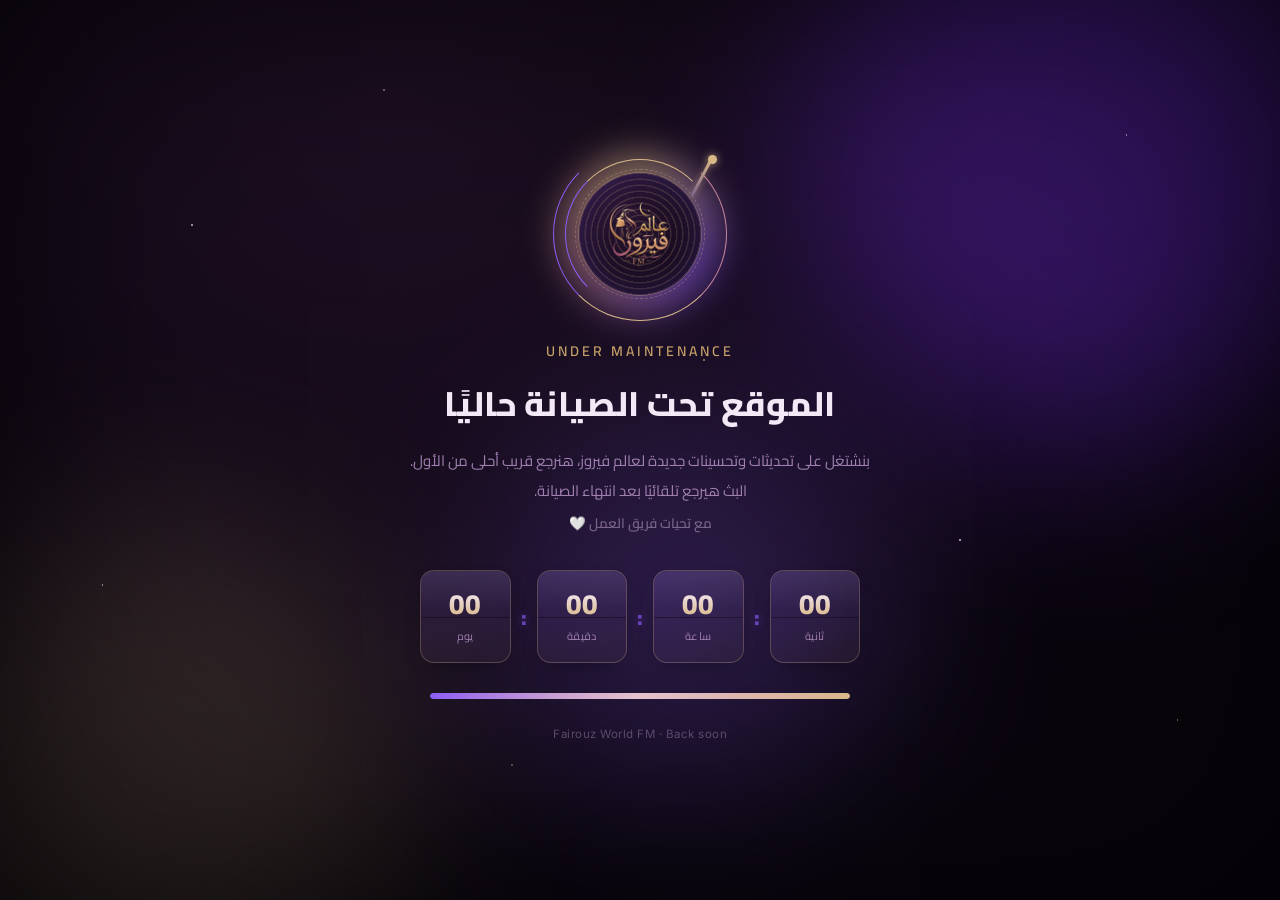
==== commit 4a26023e: "index.html" ====
--- a/index.html
+++ b/index.html
@@ -9,6 +9,7 @@
 <meta name="author" content="Aly Alaa">
 <meta name="robots" content="index, follow">
 <meta name="language" content="Arabic">
+<meta name="theme-color" content="#08040c">
 <meta property="og:type" content="website">
 <meta property="og:locale" content="ar_EG">
 <meta property="og:site_name" content="عالم فيروز">
@@ -37,15 +38,19 @@
 html,body{height:100%;}
 body{background:#08040c;overflow:hidden;}
 
-/* ══════════════════════════════════════════════════════════════
-   Maintenance Screen
-   ══════════════════════════════════════════════════════════════ */
 #maintenanceOverlay{
   position:fixed; inset:0; z-index:2147483647;
   display:flex; align-items:center; justify-content:center;
   background:radial-gradient(ellipse at 30% 15%,#1c0e22,#08040c 70%);
   overflow:hidden; direction:rtl;
 }
+
+#maintenanceOverlay .m-grain{
+  position:absolute; inset:0; pointer-events:none; z-index:1; opacity:.05; mix-blend-mode:overlay;
+  background-image:url("data:image/svg+xml;utf8,<svg xmlns='http://www.w3.org/2000/svg' width='120' height='120'><filter id='n'><feTurbulence type='fractalNoise' baseFrequency='0.9' numOctaves='2' stitchTiles='stitch'/></filter><rect width='100%25' height='100%25' filter='url(%23n)'/></svg>");
+}
+#maintenanceOverlay .m-vignette{position:absolute; inset:0; pointer-events:none; z-index:1; box-shadow:inset 0 0 22vw rgba(0,0,0,.65);}
+
 #maintenanceOverlay .m-aurora{position:absolute; border-radius:50%; filter:blur(95px); pointer-events:none; animation:mDrift 15s ease-in-out infinite alternate;}
 #maintenanceOverlay .m-aurora.a1{width:600px; height:600px; background:#6d28d9; opacity:.38; top:-150px; right:-110px;}
 #maintenanceOverlay .m-aurora.a2{width:520px; height:520px; background:#d9b888; opacity:.16; bottom:-130px; left:-100px; animation-delay:3s;}
@@ -54,15 +59,18 @@
 #maintenanceOverlay .m-stars{position:absolute; inset:0; background-image:radial-gradient(1.5px 1.5px at 15% 25%,#f3e8f6 60%,transparent),radial-gradient(1.5px 1.5px at 75% 60%,#f3e8f6 60%,transparent),radial-gradient(1px 1px at 40% 85%,#c9a36a 60%,transparent),radial-gradient(1px 1px at 88% 15%,#f3e8f6 60%,transparent),radial-gradient(1.5px 1.5px at 55% 40%,#c9a36a 60%,transparent),radial-gradient(1px 1px at 8% 65%,#f3e8f6 60%,transparent),radial-gradient(1px 1px at 30% 10%,#f3e8f6 60%,transparent),radial-gradient(1px 1px at 92% 80%,#c9a36a 60%,transparent); background-size:100% 100%; opacity:.6; animation:mTwinkle 3.2s ease-in-out infinite alternate;}
 @keyframes mTwinkle{0%{opacity:.3;}100%{opacity:.8;}}
 #maintenanceOverlay .m-notes{position:absolute; inset:0; pointer-events:none; overflow:hidden;}
-#maintenanceOverlay .m-notes span{position:absolute; bottom:-40px; font-size:18px; color:#d9b888; opacity:0; animation:mFloat 9s linear infinite;}
+#maintenanceOverlay .m-notes span{position:absolute; bottom:-40px; font-size:18px; color:#d9b888; opacity:0; animation:mFloat 9s linear infinite; text-shadow:0 0 10px currentColor;}
 #maintenanceOverlay .m-notes span:nth-child(1){left:8%; animation-delay:0s; font-size:16px;}
 #maintenanceOverlay .m-notes span:nth-child(2){left:22%; animation-delay:1.6s; color:#c9879c; font-size:22px;}
 #maintenanceOverlay .m-notes span:nth-child(3){left:38%; animation-delay:3.2s; font-size:14px;}
 #maintenanceOverlay .m-notes span:nth-child(4){left:58%; animation-delay:.8s; color:#8b5cf6; font-size:20px;}
 #maintenanceOverlay .m-notes span:nth-child(5){left:74%; animation-delay:4.4s; font-size:16px;}
 #maintenanceOverlay .m-notes span:nth-child(6){left:88%; animation-delay:2.4s; color:#c9879c; font-size:18px;}
-@keyframes mFloat{0%{transform:translateY(0) rotate(0deg); opacity:0;}10%{opacity:.55;}90%{opacity:.4;}100%{transform:translateY(-110vh) rotate(50deg); opacity:0;}}
-#maintenanceOverlay .m-card{position:relative; z-index:2; text-align:center; padding:2.6rem 1.25rem; max-width:600px; width:100%;}
+@keyframes mFloat{0%{transform:translateY(0) rotate(0deg) scale(.8); opacity:0;}10%{opacity:.6;}50%{transform:translateY(-55vh) rotate(25deg) scale(1);}90%{opacity:.35;}100%{transform:translateY(-110vh) rotate(50deg) scale(.9); opacity:0;}}
+
+#maintenanceOverlay .m-card{position:relative; z-index:2; text-align:center; padding:2.6rem 1.25rem; max-width:600px; width:100%; animation:mCardIn 1.1s cubic-bezier(.16,1,.3,1) both;}
+@keyframes mCardIn{0%{opacity:0; transform:translateY(18px) scale(.97);}100%{opacity:1; transform:translateY(0) scale(1);}}
+
 #maintenanceOverlay .m-logo-wrap{position:relative; width:150px; height:150px; margin:0 auto 1.8rem;}
 #maintenanceOverlay .m-logo-halo{position:absolute; inset:-6px; border-radius:50%; background:conic-gradient(from 0deg,#d9b888,#8b5cf6,#c9879c,#d9b888); filter:blur(18px); opacity:.55; animation:mHalo 5s linear infinite;}
 @keyframes mHalo{to{transform:rotate(360deg);}}
@@ -70,53 +78,81 @@
 #maintenanceOverlay .m-ring.r2{inset:-12px; border-top-color:transparent; border-right-color:#c9879c; border-bottom-color:#d9b888; animation:mSpin 4.5s linear infinite reverse;}
 #maintenanceOverlay .m-ring.r3{inset:10px; border:1px dashed rgba(217,184,136,.35); animation:mSpin 8s linear infinite;}
 @keyframes mSpin{to{transform:rotate(360deg);}}
-#maintenanceOverlay .m-logo-disc{position:absolute; inset:14px; border-radius:50%; background:radial-gradient(circle at 35% 30%,#2a1533,#140a1a 75%); box-shadow:0 0 0 1px rgba(217,184,136,.25), inset 0 0 30px rgba(139,92,246,.25); display:flex; align-items:center; justify-content:center; overflow:hidden; animation:mPulse 2.6s ease-in-out infinite;}
+
+#maintenanceOverlay .m-logo-disc{
+  position:absolute; inset:14px; border-radius:50%; overflow:hidden;
+  background:
+    repeating-radial-gradient(circle at 50% 50%, rgba(217,184,136,.16) 0px, rgba(217,184,136,.16) 1px, transparent 2px, transparent 6px),
+    radial-gradient(circle at 35% 30%,#2a1533,#140a1a 75%);
+  box-shadow:0 0 0 1px rgba(217,184,136,.25), inset 0 0 30px rgba(139,92,246,.25);
+  display:flex; align-items:center; justify-content:center;
+  animation:mPulse 2.6s ease-in-out infinite, mDiscSpin 9s linear infinite;
+}
 @keyframes mPulse{0%,100%{box-shadow:0 0 0 1px rgba(217,184,136,.25), inset 0 0 30px rgba(139,92,246,.25), 0 0 24px rgba(139,92,246,.12);}50%{box-shadow:0 0 0 1px rgba(217,184,136,.32), inset 0 0 32px rgba(139,92,246,.3), 0 0 30px rgba(217,184,136,.22);}}
-#maintenanceOverlay .m-logo-img{width:72%; height:72%; object-fit:contain; animation:mLogoFloat 4.6s ease-in-out infinite;}
-@keyframes mLogoFloat{0%,100%{transform:translateY(0) scale(1);}50%{transform:translateY(-4px) scale(1.02);}}
+@keyframes mDiscSpin{to{transform:rotate(360deg);}}
+#maintenanceOverlay .m-logo-img{width:72%; height:72%; object-fit:contain; border-radius:50%; animation:mLogoFloat 4.6s ease-in-out infinite;}
+@keyframes mLogoFloat{0%,100%{transform:translateY(0) scale(1);}50%{transform:translateY(-3px) scale(1.02);}}
+#maintenanceOverlay .m-tonearm{
+  position:absolute; top:-6px; right:-4px; width:58px; height:58px; z-index:3; pointer-events:none;
+  transform-origin:88% 12%; animation:mTremble 2.4s ease-in-out infinite;
+}
+#maintenanceOverlay .m-tonearm::before{content:'';position:absolute; top:6px; right:6px; width:3px; height:42px; border-radius:3px; background:linear-gradient(180deg,#d9b888,#7a6489); transform:rotate(28deg); transform-origin:top center; box-shadow:0 0 6px rgba(217,184,136,.5);}
+#maintenanceOverlay .m-tonearm::after{content:'';position:absolute; top:2px; right:2px; width:9px; height:9px; border-radius:50%; background:#d9b888; box-shadow:0 0 8px rgba(217,184,136,.8);}
+@keyframes mTremble{0%,100%{transform:rotate(0deg);}50%{transform:rotate(1.2deg);}}
+
 #maintenanceOverlay .m-sub{font-family:'Cairo',sans-serif; font-weight:600; font-size:14px; color:#c9a36a; margin:0 0 .5rem; text-transform:uppercase; letter-spacing:3px;}
 #maintenanceOverlay h1{font-family:'Cairo',sans-serif; font-weight:800; font-size:clamp(22px,5.5vw,34px); color:#f3e8f6; margin:0 0 .7rem; letter-spacing:.3px;}
 #maintenanceOverlay p.m-desc{font-family:'Cairo',sans-serif; color:#a080b0; font-size:15px; line-height:1.95; margin:0 auto .35rem; max-width:460px;}
 #maintenanceOverlay p.m-signature{font-family:'Cairo',sans-serif; color:#7a6489; font-size:13.5px; margin:0 auto 2.1rem; font-weight:600;}
 
-/* ── Countdown: fluid flex row, never wraps, scales smoothly on any screen ── */
 #maintenanceOverlay .m-countdown{
   display:flex; align-items:stretch; justify-content:center; flex-wrap:nowrap;
-  gap:clamp(4px,1.6vw,10px); margin:0 auto 1.9rem; width:100%; max-width:420px;
+  gap:clamp(4px,1.6vw,10px); margin:0 auto 1.9rem; width:100%; max-width:440px;
 }
 #maintenanceOverlay .m-unit{
   position:relative; flex:1 1 0; min-width:0;
-  background:linear-gradient(160deg,rgba(139,92,246,.14),rgba(217,184,136,.05));
+  background:linear-gradient(160deg,rgba(139,92,246,.16),rgba(217,184,136,.05));
   border:1px solid rgba(217,184,136,.28); border-radius:14px;
   padding:clamp(.6rem,2.4vw,1rem) clamp(.3rem,1.5vw,1.15rem);
   backdrop-filter:blur(8px); overflow:hidden;
   display:flex; flex-direction:column; align-items:center; justify-content:center;
-}
-#maintenanceOverlay .m-unit .m-digit-stage{perspective:220px; height:clamp(22px,7vw,34px); display:flex; align-items:center; justify-content:center; width:100%;}
+  box-shadow:0 8px 22px -12px rgba(0,0,0,.6);
+  transition:box-shadow .5s ease, border-color .5s ease;
+}
+#maintenanceOverlay .m-unit::before{content:'';position:absolute; left:0; right:0; top:50%; height:1px; background:rgba(0,0,0,.35); z-index:1;}
+#maintenanceOverlay .m-unit::after{content:'';position:absolute; inset:0; border-radius:14px; background:linear-gradient(180deg,rgba(255,255,255,.08),transparent 45%); pointer-events:none;}
+#maintenanceOverlay .m-unit.flash{border-color:rgba(217,184,136,.75); box-shadow:0 0 22px -4px rgba(139,92,246,.55), 0 8px 22px -12px rgba(0,0,0,.6);}
+
+#maintenanceOverlay .m-unit .m-digit-stage{perspective:260px; height:clamp(22px,7vw,34px); display:flex; align-items:center; justify-content:center; width:100%;}
 #maintenanceOverlay .m-unit b{
   position:relative; display:block; font-family:'Cairo',sans-serif;
   font-size:clamp(16px,5.6vw,28px); font-weight:800; line-height:1;
   background:linear-gradient(180deg,#f3e8f6,#d9b888); -webkit-background-clip:text; background-clip:text; color:transparent;
   font-variant-numeric:tabular-nums; white-space:nowrap;
-}
-#maintenanceOverlay .m-unit b.tick{animation:mDissolve 1.1s ease;}
-@keyframes mDissolve{0%{opacity:.1;}100%{opacity:1;}}
+  transform-style:preserve-3d; backface-visibility:hidden;
+}
+#maintenanceOverlay .m-unit b.tick{animation:mFlip .55s cubic-bezier(.2,.8,.3,1);}
+@keyframes mFlip{
+  0%{transform:rotateX(-100deg); opacity:0; filter:blur(2px);}
+  60%{transform:rotateX(12deg); opacity:1; filter:blur(0);}
+  100%{transform:rotateX(0deg); opacity:1;}
+}
 #maintenanceOverlay .m-unit span{position:relative; display:block; font-family:'Cairo',sans-serif; font-size:clamp(8.5px,2.6vw,11px); color:#a080b0; margin-top:5px; letter-spacing:.3px; white-space:nowrap;}
 #maintenanceOverlay .m-colon{
   flex:0 0 auto; align-self:center;
   font-family:'Cairo',sans-serif; font-size:clamp(13px,4vw,22px); font-weight:800; color:#8b5cf6;
-  opacity:.7; animation:mBlink 1.4s steps(1) infinite;
+  opacity:.7; animation:mBlink 1.4s steps(1) infinite; text-shadow:0 0 8px rgba(139,92,246,.6);
 }
 @keyframes mBlink{50%{opacity:.15;}}
 
 #maintenanceOverlay .m-bar-wrap{width:100%; max-width:420px; height:6px; margin:0 auto; border-radius:99px; background:rgba(255,255,255,.06); overflow:hidden; position:relative;}
-#maintenanceOverlay .m-bar{height:100%; border-radius:99px; background:linear-gradient(90deg,#8b5cf6,#c9879c,#d9b888); width:0%; transition:width 1s linear; position:relative;}
+#maintenanceOverlay .m-bar{height:100%; border-radius:99px; background:linear-gradient(90deg,#8b5cf6,#c9879c,#d9b888); width:0%; transition:width 1s linear; position:absolute; top:0; left:0;}
 #maintenanceOverlay .m-bar::after{content:'';position:absolute; inset:0; background:linear-gradient(120deg,transparent,rgba(255,255,255,.5),transparent); animation:mShine 2s ease-in-out infinite;}
 @keyframes mShine{0%{transform:translateX(-100%);}100%{transform:translateX(100%);}}
 #maintenanceOverlay .m-note{margin-top:1.7rem; font-family:'Inter',sans-serif; font-size:11.5px; color:#5c4a6c; letter-spacing:.5px;}
 
 @media (prefers-reduced-motion: reduce){
-  .m-aurora, .m-stars, .m-notes span, .m-logo-halo, .m-ring, .m-logo-disc, .m-logo-img, .m-bar::after, .m-colon{animation:none !important;}
+  .m-aurora, .m-stars, .m-notes span, .m-logo-halo, .m-ring, .m-logo-disc, .m-logo-img, .m-tonearm, .m-bar::after, .m-colon, .m-card, .m-unit b.tick{animation:none !important;}
 }
 </style>
 </head>
@@ -127,6 +163,7 @@
   <div class="m-aurora a2"></div>
   <div class="m-aurora a3"></div>
   <div class="m-stars"></div>
+  <div class="m-grain"></div>
   <div class="m-notes" aria-hidden="true">
     <span>&#9834;</span><span>&#9835;</span><span>&#9833;</span><span>&#9834;</span><span>&#9835;</span><span>&#9833;</span>
   </div>
@@ -139,6 +176,7 @@
       <div class="m-logo-disc">
         <img src="assets/img-8564.webp" class="m-logo-img" alt="Fairouz World FM">
       </div>
+      <div class="m-tonearm" aria-hidden="true"></div>
     </div>
     <p class="m-sub">Under Maintenance</p>
     <h1>الموقع تحت الصيانة حاليًا</h1>
@@ -147,41 +185,52 @@
     <div class="m-countdown" id="mCountdown">
       <div class="m-unit"><div class="m-digit-stage"><b id="mSecs">00</b></div><span>ثانية</span></div>
       <div class="m-colon">:</div>
+      <div class="m-unit"><div class="m-digit-stage"><b id="mHours">00</b></div><span>ساعة</span></div>
+      <div class="m-colon">:</div>
       <div class="m-unit"><div class="m-digit-stage"><b id="mMins">00</b></div><span>دقيقة</span></div>
-      <div class="m-colon">:</div>
-      <div class="m-unit"><div class="m-digit-stage"><b id="mHours">00</b></div><span>ساعة</span></div>
       <div class="m-colon">:</div>
       <div class="m-unit"><div class="m-digit-stage"><b id="mDays">00</b></div><span>يوم</span></div>
     </div>
     <div class="m-bar-wrap"><div class="m-bar" id="mBar"></div></div>
     <p class="m-note">Fairouz World FM · Back soon</p>
   </div>
+  <div class="m-vignette"></div>
   <audio id="maintenanceMusic" loop preload="none"></audio>
 </div>
 
 <script>
 (function(){
-  // تشغيل موسيقى الصيانة تلقائيًا وبشكل مستمر (لووب) طول ما الصفحة مفتوحة
   var mMusic = document.getElementById('maintenanceMusic');
   if(mMusic){
     mMusic.loop = true;
     mMusic.volume = 0.7;
-    var tryPlay = function(){
-      mMusic.play().catch(function(){
-        setTimeout(tryPlay, 400);
+
+    var unlocked = false;
+    function armGestureUnlock(){
+      var events = ['pointerdown','touchstart','keydown'];
+      function onGesture(){
+        if(unlocked) return;
+        mMusic.play().then(function(){ unlocked = true; }).catch(function(){});
+        events.forEach(function(ev){ document.removeEventListener(ev, onGesture); });
+      }
+      events.forEach(function(ev){ document.addEventListener(ev, onGesture, { passive:true }); });
+    }
+    function startPlayback(){
+      mMusic.play().then(function(){ unlocked = true; }).catch(function(){
+        armGestureUnlock();
       });
-    };
+    }
+
     fetch('musicUM.mp3').then(function(r){ return r.blob(); }).then(function(blob){
       mMusic.src = URL.createObjectURL(blob);
-      tryPlay();
+      startPlayback();
     }).catch(function(){
-      // fallback في حالة فشل الـ fetch لأي سبب (مثلاً CORS محلي)
       mMusic.src = 'musicUM.mp3';
-      tryPlay();
+      startPlayback();
     });
-    // احتياط: لو حصل توقف لأي سبب (تحميل، اتصال...) نرجعها تشتغل تاني تلقائيًا
+
     mMusic.addEventListener('pause', function(){
-      if(document.visibilityState === 'visible'){
+      if(unlocked && document.visibilityState === 'visible'){
         setTimeout(function(){ mMusic.play().catch(function(){}); }, 300);
       }
     });
@@ -191,9 +240,9 @@
     });
   }
 
-  // العد التنازلي حتى 20 يوليو 2026 الساعة 7 مساءً (بتوقيت مصر)
   var target = new Date('2026-08-01T19:00:00+02:00').getTime();
-  var start = Date.now();
+  var maintenanceStart = new Date('2026-07-15T00:00:00+02:00').getTime();
+
   var lastVals = {};
   function setDigit(id, val){
     var el = document.getElementById(id);
@@ -203,14 +252,25 @@
       void el.offsetWidth;
       el.textContent = val;
       el.classList.add('tick');
+      var unit = el.closest('.m-unit');
+      if(unit){
+        unit.classList.add('flash');
+        setTimeout(function(){ unit.classList.remove('flash'); }, 600);
+      }
     }
   }
+
+  var reloadScheduled = false;
   function tick(){
     var now = Date.now();
     var diff = target - now;
     if(diff <= 0){
       setDigit('mDays','00'); setDigit('mHours','00'); setDigit('mMins','00'); setDigit('mSecs','00');
       document.getElementById('mBar').style.width='100%';
+      if(!reloadScheduled){
+        reloadScheduled = true;
+        setTimeout(function(){ location.reload(); }, 5000);
+      }
       return;
     }
     var d = Math.floor(diff/(1000*60*60*24));
@@ -221,10 +281,11 @@
     setDigit('mHours', String(h).padStart(2,'0'));
     setDigit('mMins', String(m).padStart(2,'0'));
     setDigit('mSecs', String(s).padStart(2,'0'));
-    var total = target - start;
-    var elapsed = now - start;
-    var pct = total>0 ? Math.min(100,(elapsed/total)*100) : 100;
-    document.getElementById('mBar').style.width = pct+'%';
+
+    var total = target - maintenanceStart;
+    var elapsed = now - maintenanceStart;
+    var pct = total > 0 ? Math.min(100, Math.max(0, (elapsed/total)*100)) : 100;
+    document.getElementById('mBar').style.width = pct + '%';
   }
   tick();
   setInterval(tick, 1000);
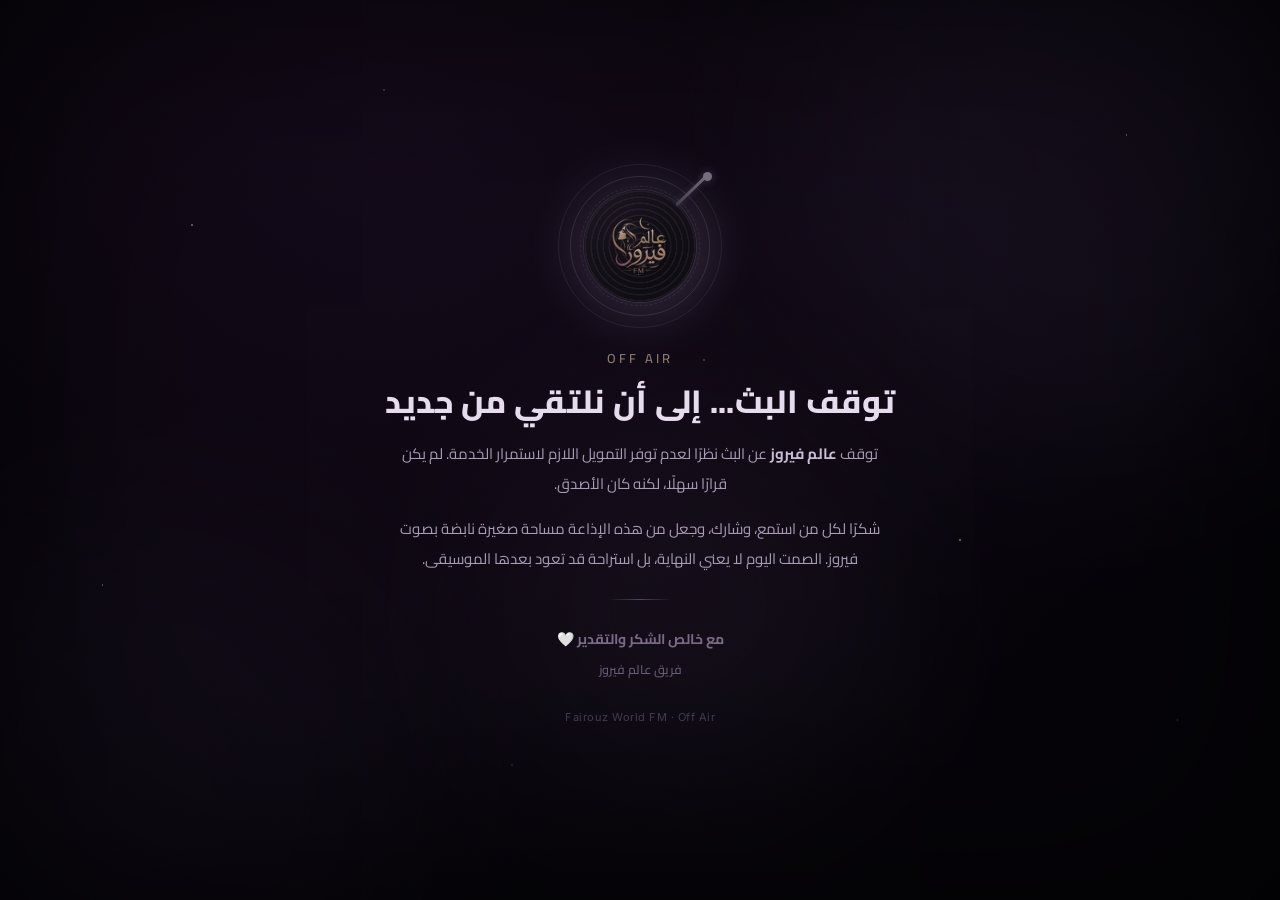
==== commit a11ce35b: "index.html" ====
--- a/index.html
+++ b/index.html
@@ -3,25 +3,25 @@
 <head>
 <meta charset="UTF-8">
 <meta name="google" content="notranslate">
-<title>إذاعة عالم فيروز | البث المباشر</title>
-<meta name="description" content="إذاعة إلكترونية مجانية تبث أجمل أغاني السيدة فيروز على مدار الساعة بجودة عالية، مع تصميم عصري وتجربة استماع مميزة.">
-<meta name="keywords" content="فيروز, عالم فيروز, عالم فيروز FM, راديو فيروز, إذاعة فيروز, أغاني فيروز, بث مباشر, Fairouz, Fairouz World FM, Fairouz FM, Fairouz Radio">
+<title>عالم فيروز | توقف البث</title>
+<meta name="description" content="عالم فيروز توقف عن البث نظرًا لعدم توفر التمويل اللازم لاستمرار الخدمة. شكرًا لكل من رافقنا في هذه الرحلة.">
+<meta name="keywords" content="فيروز, عالم فيروز, عالم فيروز FM, راديو فيروز, إذاعة فيروز, أغاني فيروز, Fairouz, Fairouz World FM, Fairouz FM, Fairouz Radio">
 <meta name="author" content="Aly Alaa">
 <meta name="robots" content="index, follow">
 <meta name="language" content="Arabic">
-<meta name="theme-color" content="#08040c">
+<meta name="theme-color" content="#050308">
 <meta property="og:type" content="website">
 <meta property="og:locale" content="ar_EG">
 <meta property="og:site_name" content="عالم فيروز">
-<meta property="og:title" content="عالم فيروز | إذاعة فيروز على مدار الساعة">
-<meta property="og:description" content="استمع إلى أجمل أغاني السيدة فيروز على مدار 24 ساعة بجودة عالية.">
+<meta property="og:title" content="عالم فيروز | توقف البث">
+<meta property="og:description" content="عالم فيروز توقف عن البث نظرًا لعدم توفر التمويل اللازم لاستمرار الخدمة.">
 <meta property="og:url" content="https://fairouzworld.jo3.org/">
 <meta property="og:image" content="https://fairouzworld.jo3.org/og-image.png">
 <meta property="og:image:secure_url" content="https://fairouzworld.jo3.org/og-image.png">
 <meta property="og:image:type" content="image/png">
 <meta property="og:image:width" content="2400">
 <meta property="og:image:height" content="1260">
-<meta property="og:image:alt" content="عالم فيروز | إذاعة فيروز على مدار الساعة">
+<meta property="og:image:alt" content="عالم فيروز">
 <meta name="twitter:image" content="https://fairouzworld.jo3.org/og-image.png">
 <link rel="canonical" href="https://fairouzworld.jo3.org/">
 <link rel="icon" type="image/png" href="assets/favicon.png">
@@ -36,129 +36,87 @@
 <style>
 *{box-sizing:border-box;margin:0;padding:0;}
 html,body{height:100%;}
-body{background:#08040c;overflow:hidden;}
+body{background:#050308;overflow:hidden;}
 
-#maintenanceOverlay{
+#closedOverlay{
   position:fixed; inset:0; z-index:2147483647;
   display:flex; align-items:center; justify-content:center;
-  background:radial-gradient(ellipse at 30% 15%,#1c0e22,#08040c 70%);
+  background:radial-gradient(ellipse at 30% 15%,#140a1a,#050308 72%);
   overflow:hidden; direction:rtl;
 }
 
-#maintenanceOverlay .m-grain{
-  position:absolute; inset:0; pointer-events:none; z-index:1; opacity:.05; mix-blend-mode:overlay;
+#closedOverlay .m-grain{
+  position:absolute; inset:0; pointer-events:none; z-index:1; opacity:.045; mix-blend-mode:overlay;
   background-image:url("data:image/svg+xml;utf8,<svg xmlns='http://www.w3.org/2000/svg' width='120' height='120'><filter id='n'><feTurbulence type='fractalNoise' baseFrequency='0.9' numOctaves='2' stitchTiles='stitch'/></filter><rect width='100%25' height='100%25' filter='url(%23n)'/></svg>");
 }
-#maintenanceOverlay .m-vignette{position:absolute; inset:0; pointer-events:none; z-index:1; box-shadow:inset 0 0 22vw rgba(0,0,0,.65);}
+#closedOverlay .m-vignette{position:absolute; inset:0; pointer-events:none; z-index:1; box-shadow:inset 0 0 24vw rgba(0,0,0,.72);}
 
-#maintenanceOverlay .m-aurora{position:absolute; border-radius:50%; filter:blur(95px); pointer-events:none; animation:mDrift 15s ease-in-out infinite alternate;}
-#maintenanceOverlay .m-aurora.a1{width:600px; height:600px; background:#6d28d9; opacity:.38; top:-150px; right:-110px;}
-#maintenanceOverlay .m-aurora.a2{width:520px; height:520px; background:#d9b888; opacity:.16; bottom:-130px; left:-100px; animation-delay:3s;}
-#maintenanceOverlay .m-aurora.a3{width:400px; height:400px; background:#8b5cf6; opacity:.22; top:45%; left:38%; animation-delay:6s;}
-@keyframes mDrift{0%{transform:translate(0,0) scale(1);}100%{transform:translate(28px,-24px) scale(1.1);}}
-#maintenanceOverlay .m-stars{position:absolute; inset:0; background-image:radial-gradient(1.5px 1.5px at 15% 25%,#f3e8f6 60%,transparent),radial-gradient(1.5px 1.5px at 75% 60%,#f3e8f6 60%,transparent),radial-gradient(1px 1px at 40% 85%,#c9a36a 60%,transparent),radial-gradient(1px 1px at 88% 15%,#f3e8f6 60%,transparent),radial-gradient(1.5px 1.5px at 55% 40%,#c9a36a 60%,transparent),radial-gradient(1px 1px at 8% 65%,#f3e8f6 60%,transparent),radial-gradient(1px 1px at 30% 10%,#f3e8f6 60%,transparent),radial-gradient(1px 1px at 92% 80%,#c9a36a 60%,transparent); background-size:100% 100%; opacity:.6; animation:mTwinkle 3.2s ease-in-out infinite alternate;}
-@keyframes mTwinkle{0%{opacity:.3;}100%{opacity:.8;}}
-#maintenanceOverlay .m-notes{position:absolute; inset:0; pointer-events:none; overflow:hidden;}
-#maintenanceOverlay .m-notes span{position:absolute; bottom:-40px; font-size:18px; color:#d9b888; opacity:0; animation:mFloat 9s linear infinite; text-shadow:0 0 10px currentColor;}
-#maintenanceOverlay .m-notes span:nth-child(1){left:8%; animation-delay:0s; font-size:16px;}
-#maintenanceOverlay .m-notes span:nth-child(2){left:22%; animation-delay:1.6s; color:#c9879c; font-size:22px;}
-#maintenanceOverlay .m-notes span:nth-child(3){left:38%; animation-delay:3.2s; font-size:14px;}
-#maintenanceOverlay .m-notes span:nth-child(4){left:58%; animation-delay:.8s; color:#8b5cf6; font-size:20px;}
-#maintenanceOverlay .m-notes span:nth-child(5){left:74%; animation-delay:4.4s; font-size:16px;}
-#maintenanceOverlay .m-notes span:nth-child(6){left:88%; animation-delay:2.4s; color:#c9879c; font-size:18px;}
-@keyframes mFloat{0%{transform:translateY(0) rotate(0deg) scale(.8); opacity:0;}10%{opacity:.6;}50%{transform:translateY(-55vh) rotate(25deg) scale(1);}90%{opacity:.35;}100%{transform:translateY(-110vh) rotate(50deg) scale(.9); opacity:0;}}
+#closedOverlay .m-aurora{position:absolute; border-radius:50%; filter:blur(100px); pointer-events:none; opacity:.16; animation:mDrift 22s ease-in-out infinite alternate;}
+#closedOverlay .m-aurora.a1{width:600px; height:600px; background:#4c3a63; top:-150px; right:-110px;}
+#closedOverlay .m-aurora.a2{width:520px; height:520px; background:#3a2f4e; opacity:.14; bottom:-130px; left:-100px; animation-delay:4s;}
+#closedOverlay .m-aurora.a3{width:400px; height:400px; background:#5c4a6c; opacity:.12; top:45%; left:38%; animation-delay:8s;}
+@keyframes mDrift{0%{transform:translate(0,0) scale(1);}100%{transform:translate(18px,-14px) scale(1.06);}}
+#closedOverlay .m-stars{position:absolute; inset:0; background-image:radial-gradient(1.5px 1.5px at 15% 25%,#e6dced 45%,transparent),radial-gradient(1.5px 1.5px at 75% 60%,#e6dced 45%,transparent),radial-gradient(1px 1px at 40% 85%,#8a7b6a 45%,transparent),radial-gradient(1px 1px at 88% 15%,#e6dced 45%,transparent),radial-gradient(1.5px 1.5px at 55% 40%,#8a7b6a 45%,transparent),radial-gradient(1px 1px at 8% 65%,#e6dced 45%,transparent),radial-gradient(1px 1px at 30% 10%,#e6dced 45%,transparent),radial-gradient(1px 1px at 92% 80%,#8a7b6a 45%,transparent); background-size:100% 100%; opacity:.4; animation:mTwinkle 5s ease-in-out infinite alternate;}
+@keyframes mTwinkle{0%{opacity:.18;}100%{opacity:.45;}}
 
-#maintenanceOverlay .m-card{position:relative; z-index:2; text-align:center; padding:2.6rem 1.25rem; max-width:600px; width:100%; animation:mCardIn 1.1s cubic-bezier(.16,1,.3,1) both;}
-@keyframes mCardIn{0%{opacity:0; transform:translateY(18px) scale(.97);}100%{opacity:1; transform:translateY(0) scale(1);}}
+#closedOverlay .m-notes{position:absolute; inset:0; pointer-events:none; overflow:hidden;}
+#closedOverlay .m-notes span{position:absolute; top:-40px; font-size:16px; color:#6b5c78; opacity:0; animation:mFall 13s linear infinite; text-shadow:0 0 10px currentColor;}
+#closedOverlay .m-notes span:nth-child(1){left:8%; animation-delay:0s; font-size:15px;}
+#closedOverlay .m-notes span:nth-child(2){left:22%; animation-delay:2.4s; color:#7a6a86; font-size:18px;}
+#closedOverlay .m-notes span:nth-child(3){left:38%; animation-delay:5s; font-size:13px;}
+#closedOverlay .m-notes span:nth-child(4){left:58%; animation-delay:1.2s; color:#5c4a6c; font-size:17px;}
+#closedOverlay .m-notes span:nth-child(5){left:74%; animation-delay:6.8s; font-size:14px;}
+#closedOverlay .m-notes span:nth-child(6){left:88%; animation-delay:3.6s; color:#7a6a86; font-size:15px;}
+@keyframes mFall{0%{transform:translateY(0) rotate(0deg) scale(.85); opacity:0;}12%{opacity:.35;}55%{transform:translateY(60vh) rotate(-18deg) scale(1);}90%{opacity:.15;}100%{transform:translateY(115vh) rotate(-32deg) scale(.9); opacity:0;}}
 
-#maintenanceOverlay .m-logo-wrap{position:relative; width:150px; height:150px; margin:0 auto 1.8rem;}
-#maintenanceOverlay .m-logo-halo{position:absolute; inset:-6px; border-radius:50%; background:conic-gradient(from 0deg,#d9b888,#8b5cf6,#c9879c,#d9b888); filter:blur(18px); opacity:.55; animation:mHalo 5s linear infinite;}
-@keyframes mHalo{to{transform:rotate(360deg);}}
-#maintenanceOverlay .m-ring{position:absolute; inset:0; border-radius:50%; border:1.5px solid transparent; border-top-color:#d9b888; border-left-color:#8b5cf6; animation:mSpin 3s linear infinite;}
-#maintenanceOverlay .m-ring.r2{inset:-12px; border-top-color:transparent; border-right-color:#c9879c; border-bottom-color:#d9b888; animation:mSpin 4.5s linear infinite reverse;}
-#maintenanceOverlay .m-ring.r3{inset:10px; border:1px dashed rgba(217,184,136,.35); animation:mSpin 8s linear infinite;}
-@keyframes mSpin{to{transform:rotate(360deg);}}
+#closedOverlay .m-card{position:relative; z-index:2; text-align:center; padding:2.6rem 1.25rem; max-width:600px; width:100%; animation:mCardIn 1.3s cubic-bezier(.16,1,.3,1) both;}
+@keyframes mCardIn{0%{opacity:0; transform:translateY(14px) scale(.98);}100%{opacity:1; transform:translateY(0) scale(1);}}
 
-#maintenanceOverlay .m-logo-disc{
+#closedOverlay .m-logo-wrap{position:relative; width:140px; height:140px; margin:0 auto 1.9rem; filter:grayscale(.35);}
+#closedOverlay .m-logo-halo{position:absolute; inset:-6px; border-radius:50%; background:conic-gradient(from 0deg,#3a2f4e,#5c4a6c,#4c3a63,#3a2f4e); filter:blur(20px); opacity:.4;}
+#closedOverlay .m-ring{position:absolute; inset:0; border-radius:50%; border:1.5px solid rgba(122,106,134,.28);}
+#closedOverlay .m-ring.r2{inset:-12px; border:1px solid rgba(122,106,134,.18);}
+#closedOverlay .m-ring.r3{inset:10px; border:1px dashed rgba(122,106,134,.2);}
+
+#closedOverlay .m-logo-disc{
   position:absolute; inset:14px; border-radius:50%; overflow:hidden;
   background:
-    repeating-radial-gradient(circle at 50% 50%, rgba(217,184,136,.16) 0px, rgba(217,184,136,.16) 1px, transparent 2px, transparent 6px),
-    radial-gradient(circle at 35% 30%,#2a1533,#140a1a 75%);
-  box-shadow:0 0 0 1px rgba(217,184,136,.25), inset 0 0 30px rgba(139,92,246,.25);
+    repeating-radial-gradient(circle at 50% 50%, rgba(122,106,134,.14) 0px, rgba(122,106,134,.14) 1px, transparent 2px, transparent 6px),
+    radial-gradient(circle at 35% 30%,#1c1322,#0c0810 75%);
+  box-shadow:0 0 0 1px rgba(122,106,134,.22), inset 0 0 30px rgba(60,45,80,.3);
   display:flex; align-items:center; justify-content:center;
-  animation:mPulse 2.6s ease-in-out infinite, mDiscSpin 9s linear infinite;
 }
-@keyframes mPulse{0%,100%{box-shadow:0 0 0 1px rgba(217,184,136,.25), inset 0 0 30px rgba(139,92,246,.25), 0 0 24px rgba(139,92,246,.12);}50%{box-shadow:0 0 0 1px rgba(217,184,136,.32), inset 0 0 32px rgba(139,92,246,.3), 0 0 30px rgba(217,184,136,.22);}}
-@keyframes mDiscSpin{to{transform:rotate(360deg);}}
-#maintenanceOverlay .m-logo-img{width:72%; height:72%; object-fit:contain; border-radius:50%; animation:mLogoFloat 4.6s ease-in-out infinite;}
-@keyframes mLogoFloat{0%,100%{transform:translateY(0) scale(1);}50%{transform:translateY(-3px) scale(1.02);}}
-#maintenanceOverlay .m-tonearm{
+#closedOverlay .m-logo-img{width:72%; height:72%; object-fit:contain; border-radius:50%; opacity:.82; animation:mLogoBreath 6s ease-in-out infinite;}
+@keyframes mLogoBreath{0%,100%{opacity:.78;}50%{opacity:.9;}}
+#closedOverlay .m-tonearm{
   position:absolute; top:-6px; right:-4px; width:58px; height:58px; z-index:3; pointer-events:none;
-  transform-origin:88% 12%; animation:mTremble 2.4s ease-in-out infinite;
+  transform-origin:88% 12%;
 }
-#maintenanceOverlay .m-tonearm::before{content:'';position:absolute; top:6px; right:6px; width:3px; height:42px; border-radius:3px; background:linear-gradient(180deg,#d9b888,#7a6489); transform:rotate(28deg); transform-origin:top center; box-shadow:0 0 6px rgba(217,184,136,.5);}
-#maintenanceOverlay .m-tonearm::after{content:'';position:absolute; top:2px; right:2px; width:9px; height:9px; border-radius:50%; background:#d9b888; box-shadow:0 0 8px rgba(217,184,136,.8);}
-@keyframes mTremble{0%,100%{transform:rotate(0deg);}50%{transform:rotate(1.2deg);}}
+#closedOverlay .m-tonearm::before{content:'';position:absolute; top:6px; right:6px; width:3px; height:42px; border-radius:3px; background:linear-gradient(180deg,#7a6a86,#4c3a52); transform:rotate(46deg); transform-origin:top center; box-shadow:0 0 6px rgba(122,106,134,.35);}
+#closedOverlay .m-tonearm::after{content:'';position:absolute; top:2px; right:2px; width:9px; height:9px; border-radius:50%; background:#7a6a86; box-shadow:0 0 8px rgba(122,106,134,.5);}
 
-#maintenanceOverlay .m-sub{font-family:'Cairo',sans-serif; font-weight:600; font-size:14px; color:#c9a36a; margin:0 0 .5rem; text-transform:uppercase; letter-spacing:3px;}
-#maintenanceOverlay h1{font-family:'Cairo',sans-serif; font-weight:800; font-size:clamp(22px,5.5vw,34px); color:#f3e8f6; margin:0 0 .7rem; letter-spacing:.3px;}
-#maintenanceOverlay p.m-desc{font-family:'Cairo',sans-serif; color:#a080b0; font-size:15px; line-height:1.95; margin:0 auto .35rem; max-width:460px;}
-#maintenanceOverlay p.m-signature{font-family:'Cairo',sans-serif; color:#7a6489; font-size:13.5px; margin:0 auto 2.1rem; font-weight:600;}
+#closedOverlay .m-sub{font-family:'Cairo',sans-serif; font-weight:600; font-size:13px; color:#8a7b6a; margin:0 0 .6rem; text-transform:uppercase; letter-spacing:3px;}
+#closedOverlay h1{font-family:'Cairo',sans-serif; font-weight:800; font-size:clamp(22px,5.5vw,32px); color:#e6dced; margin:0 0 1rem; letter-spacing:.3px; line-height:1.35;}
+#closedOverlay p.m-desc{font-family:'Cairo',sans-serif; color:#a89bb5; font-size:15px; line-height:2; margin:0 auto .9rem; max-width:480px;}
+#closedOverlay p.m-desc b{color:#c9bcd4; font-weight:700;}
+#closedOverlay .m-divider{width:64px; height:1px; background:linear-gradient(90deg,transparent,rgba(122,106,134,.6),transparent); margin:1.6rem auto;}
+#closedOverlay p.m-signature{font-family:'Cairo',sans-serif; color:#7a6a86; font-size:14px; margin:0 auto .4rem; font-weight:700;}
+#closedOverlay p.m-thanks{font-family:'Cairo',sans-serif; color:#6b5c78; font-size:12.5px; margin:0 auto 1.8rem; font-weight:500;}
+#closedOverlay .m-note{margin-top:.4rem; font-family:'Inter',sans-serif; font-size:11px; color:#453a52; letter-spacing:.5px;}
 
-#maintenanceOverlay .m-countdown{
-  display:flex; align-items:stretch; justify-content:center; flex-wrap:nowrap;
-  gap:clamp(4px,1.6vw,10px); margin:0 auto 1.9rem; width:100%; max-width:440px;
+@media (max-width:420px){
+  #closedOverlay .m-logo-wrap{width:118px; height:118px; margin-bottom:1.5rem;}
+  #closedOverlay p.m-desc{font-size:14px; line-height:1.9;}
 }
-#maintenanceOverlay .m-unit{
-  position:relative; flex:1 1 0; min-width:0;
-  background:linear-gradient(160deg,rgba(139,92,246,.16),rgba(217,184,136,.05));
-  border:1px solid rgba(217,184,136,.28); border-radius:14px;
-  padding:clamp(.6rem,2.4vw,1rem) clamp(.3rem,1.5vw,1.15rem);
-  backdrop-filter:blur(8px); overflow:hidden;
-  display:flex; flex-direction:column; align-items:center; justify-content:center;
-  box-shadow:0 8px 22px -12px rgba(0,0,0,.6);
-  transition:box-shadow .5s ease, border-color .5s ease;
-}
-#maintenanceOverlay .m-unit::before{content:'';position:absolute; left:0; right:0; top:50%; height:1px; background:rgba(0,0,0,.35); z-index:1;}
-#maintenanceOverlay .m-unit::after{content:'';position:absolute; inset:0; border-radius:14px; background:linear-gradient(180deg,rgba(255,255,255,.08),transparent 45%); pointer-events:none;}
-#maintenanceOverlay .m-unit.flash{border-color:rgba(217,184,136,.75); box-shadow:0 0 22px -4px rgba(139,92,246,.55), 0 8px 22px -12px rgba(0,0,0,.6);}
-
-#maintenanceOverlay .m-unit .m-digit-stage{perspective:260px; height:clamp(22px,7vw,34px); display:flex; align-items:center; justify-content:center; width:100%;}
-#maintenanceOverlay .m-unit b{
-  position:relative; display:block; font-family:'Cairo',sans-serif;
-  font-size:clamp(16px,5.6vw,28px); font-weight:800; line-height:1;
-  background:linear-gradient(180deg,#f3e8f6,#d9b888); -webkit-background-clip:text; background-clip:text; color:transparent;
-  font-variant-numeric:tabular-nums; white-space:nowrap;
-  transform-style:preserve-3d; backface-visibility:hidden;
-}
-#maintenanceOverlay .m-unit b.tick{animation:mFlip .55s cubic-bezier(.2,.8,.3,1);}
-@keyframes mFlip{
-  0%{transform:rotateX(-100deg); opacity:0; filter:blur(2px);}
-  60%{transform:rotateX(12deg); opacity:1; filter:blur(0);}
-  100%{transform:rotateX(0deg); opacity:1;}
-}
-#maintenanceOverlay .m-unit span{position:relative; display:block; font-family:'Cairo',sans-serif; font-size:clamp(8.5px,2.6vw,11px); color:#a080b0; margin-top:5px; letter-spacing:.3px; white-space:nowrap;}
-#maintenanceOverlay .m-colon{
-  flex:0 0 auto; align-self:center;
-  font-family:'Cairo',sans-serif; font-size:clamp(13px,4vw,22px); font-weight:800; color:#8b5cf6;
-  opacity:.7; animation:mBlink 1.4s steps(1) infinite; text-shadow:0 0 8px rgba(139,92,246,.6);
-}
-@keyframes mBlink{50%{opacity:.15;}}
-
-#maintenanceOverlay .m-bar-wrap{width:100%; max-width:420px; height:6px; margin:0 auto; border-radius:99px; background:rgba(255,255,255,.06); overflow:hidden; position:relative;}
-#maintenanceOverlay .m-bar{height:100%; border-radius:99px; background:linear-gradient(90deg,#8b5cf6,#c9879c,#d9b888); width:0%; transition:width 1s linear; position:absolute; top:0; left:0;}
-#maintenanceOverlay .m-bar::after{content:'';position:absolute; inset:0; background:linear-gradient(120deg,transparent,rgba(255,255,255,.5),transparent); animation:mShine 2s ease-in-out infinite;}
-@keyframes mShine{0%{transform:translateX(-100%);}100%{transform:translateX(100%);}}
-#maintenanceOverlay .m-note{margin-top:1.7rem; font-family:'Inter',sans-serif; font-size:11.5px; color:#5c4a6c; letter-spacing:.5px;}
 
 @media (prefers-reduced-motion: reduce){
-  .m-aurora, .m-stars, .m-notes span, .m-logo-halo, .m-ring, .m-logo-disc, .m-logo-img, .m-tonearm, .m-bar::after, .m-colon, .m-card, .m-unit b.tick{animation:none !important;}
+  .m-aurora, .m-stars, .m-notes span, .m-logo-img, .m-card{animation:none !important;}
 }
 </style>
 </head>
 <body>
 
-<div id="maintenanceOverlay" role="alert" aria-live="polite">
+<div id="closedOverlay" role="alert" aria-live="polite">
   <div class="m-aurora a1"></div>
   <div class="m-aurora a2"></div>
   <div class="m-aurora a3"></div>
@@ -178,118 +136,17 @@
       </div>
       <div class="m-tonearm" aria-hidden="true"></div>
     </div>
-    <p class="m-sub">Under Maintenance</p>
-    <h1>الموقع تحت الصيانة حاليًا</h1>
-    <p class="m-desc">بنشتغل على تحديثات وتحسينات جديدة لعالم فيروز، هنرجع قريب أحلى من الأول. البث هيرجع تلقائيًا بعد انتهاء الصيانة.</p>
-    <p class="m-signature">مع تحيات فريق العمل 🤍</p>
-    <div class="m-countdown" id="mCountdown">
-      <div class="m-unit"><div class="m-digit-stage"><b id="mSecs">00</b></div><span>ثانية</span></div>
-      <div class="m-colon">:</div>
-      <div class="m-unit"><div class="m-digit-stage"><b id="mHours">00</b></div><span>ساعة</span></div>
-      <div class="m-colon">:</div>
-      <div class="m-unit"><div class="m-digit-stage"><b id="mMins">00</b></div><span>دقيقة</span></div>
-      <div class="m-colon">:</div>
-      <div class="m-unit"><div class="m-digit-stage"><b id="mDays">00</b></div><span>يوم</span></div>
-    </div>
-    <div class="m-bar-wrap"><div class="m-bar" id="mBar"></div></div>
-    <p class="m-note">Fairouz World FM · Back soon</p>
+    <p class="m-sub">Off Air</p>
+    <h1>توقف البث... إلى أن نلتقي من جديد</h1>
+    <p class="m-desc">توقف <b>عالم فيروز</b> عن البث نظرًا لعدم توفر التمويل اللازم لاستمرار الخدمة. لم يكن قرارًا سهلًا، لكنه كان الأصدق.</p>
+    <p class="m-desc">شكرًا لكل من استمع، وشارك، وجعل من هذه الإذاعة مساحة صغيرة نابضة بصوت فيروز. الصمت اليوم لا يعني النهاية، بل استراحة قد تعود بعدها الموسيقى.</p>
+    <div class="m-divider"></div>
+    <p class="m-signature">مع خالص الشكر والتقدير 🤍</p>
+    <p class="m-thanks">فريق عالم فيروز</p>
+    <p class="m-note">Fairouz World FM · Off Air</p>
   </div>
   <div class="m-vignette"></div>
-  <audio id="maintenanceMusic" loop preload="none"></audio>
 </div>
 
-<script>
-(function(){
-  var mMusic = document.getElementById('maintenanceMusic');
-  if(mMusic){
-    mMusic.loop = true;
-    mMusic.volume = 0.7;
-
-    var unlocked = false;
-    function armGestureUnlock(){
-      var events = ['pointerdown','touchstart','keydown'];
-      function onGesture(){
-        if(unlocked) return;
-        mMusic.play().then(function(){ unlocked = true; }).catch(function(){});
-        events.forEach(function(ev){ document.removeEventListener(ev, onGesture); });
-      }
-      events.forEach(function(ev){ document.addEventListener(ev, onGesture, { passive:true }); });
-    }
-    function startPlayback(){
-      mMusic.play().then(function(){ unlocked = true; }).catch(function(){
-        armGestureUnlock();
-      });
-    }
-
-    fetch('musicUM.mp3').then(function(r){ return r.blob(); }).then(function(blob){
-      mMusic.src = URL.createObjectURL(blob);
-      startPlayback();
-    }).catch(function(){
-      mMusic.src = 'musicUM.mp3';
-      startPlayback();
-    });
-
-    mMusic.addEventListener('pause', function(){
-      if(unlocked && document.visibilityState === 'visible'){
-        setTimeout(function(){ mMusic.play().catch(function(){}); }, 300);
-      }
-    });
-    mMusic.addEventListener('ended', function(){
-      mMusic.currentTime = 0;
-      mMusic.play().catch(function(){});
-    });
-  }
-
-  var target = new Date('2026-08-01T19:00:00+02:00').getTime();
-  var maintenanceStart = new Date('2026-07-15T00:00:00+02:00').getTime();
-
-  var lastVals = {};
-  function setDigit(id, val){
-    var el = document.getElementById(id);
-    if(lastVals[id] !== val){
-      lastVals[id] = val;
-      el.classList.remove('tick');
-      void el.offsetWidth;
-      el.textContent = val;
-      el.classList.add('tick');
-      var unit = el.closest('.m-unit');
-      if(unit){
-        unit.classList.add('flash');
-        setTimeout(function(){ unit.classList.remove('flash'); }, 600);
-      }
-    }
-  }
-
-  var reloadScheduled = false;
-  function tick(){
-    var now = Date.now();
-    var diff = target - now;
-    if(diff <= 0){
-      setDigit('mDays','00'); setDigit('mHours','00'); setDigit('mMins','00'); setDigit('mSecs','00');
-      document.getElementById('mBar').style.width='100%';
-      if(!reloadScheduled){
-        reloadScheduled = true;
-        setTimeout(function(){ location.reload(); }, 5000);
-      }
-      return;
-    }
-    var d = Math.floor(diff/(1000*60*60*24));
-    var h = Math.floor((diff/(1000*60*60))%24);
-    var m = Math.floor((diff/(1000*60))%60);
-    var s = Math.floor((diff/1000)%60);
-    setDigit('mDays', String(d).padStart(2,'0'));
-    setDigit('mHours', String(h).padStart(2,'0'));
-    setDigit('mMins', String(m).padStart(2,'0'));
-    setDigit('mSecs', String(s).padStart(2,'0'));
-
-    var total = target - maintenanceStart;
-    var elapsed = now - maintenanceStart;
-    var pct = total > 0 ? Math.min(100, Math.max(0, (elapsed/total)*100)) : 100;
-    document.getElementById('mBar').style.width = pct + '%';
-  }
-  tick();
-  setInterval(tick, 1000);
-})();
-</script>
 </body>
 </html>
